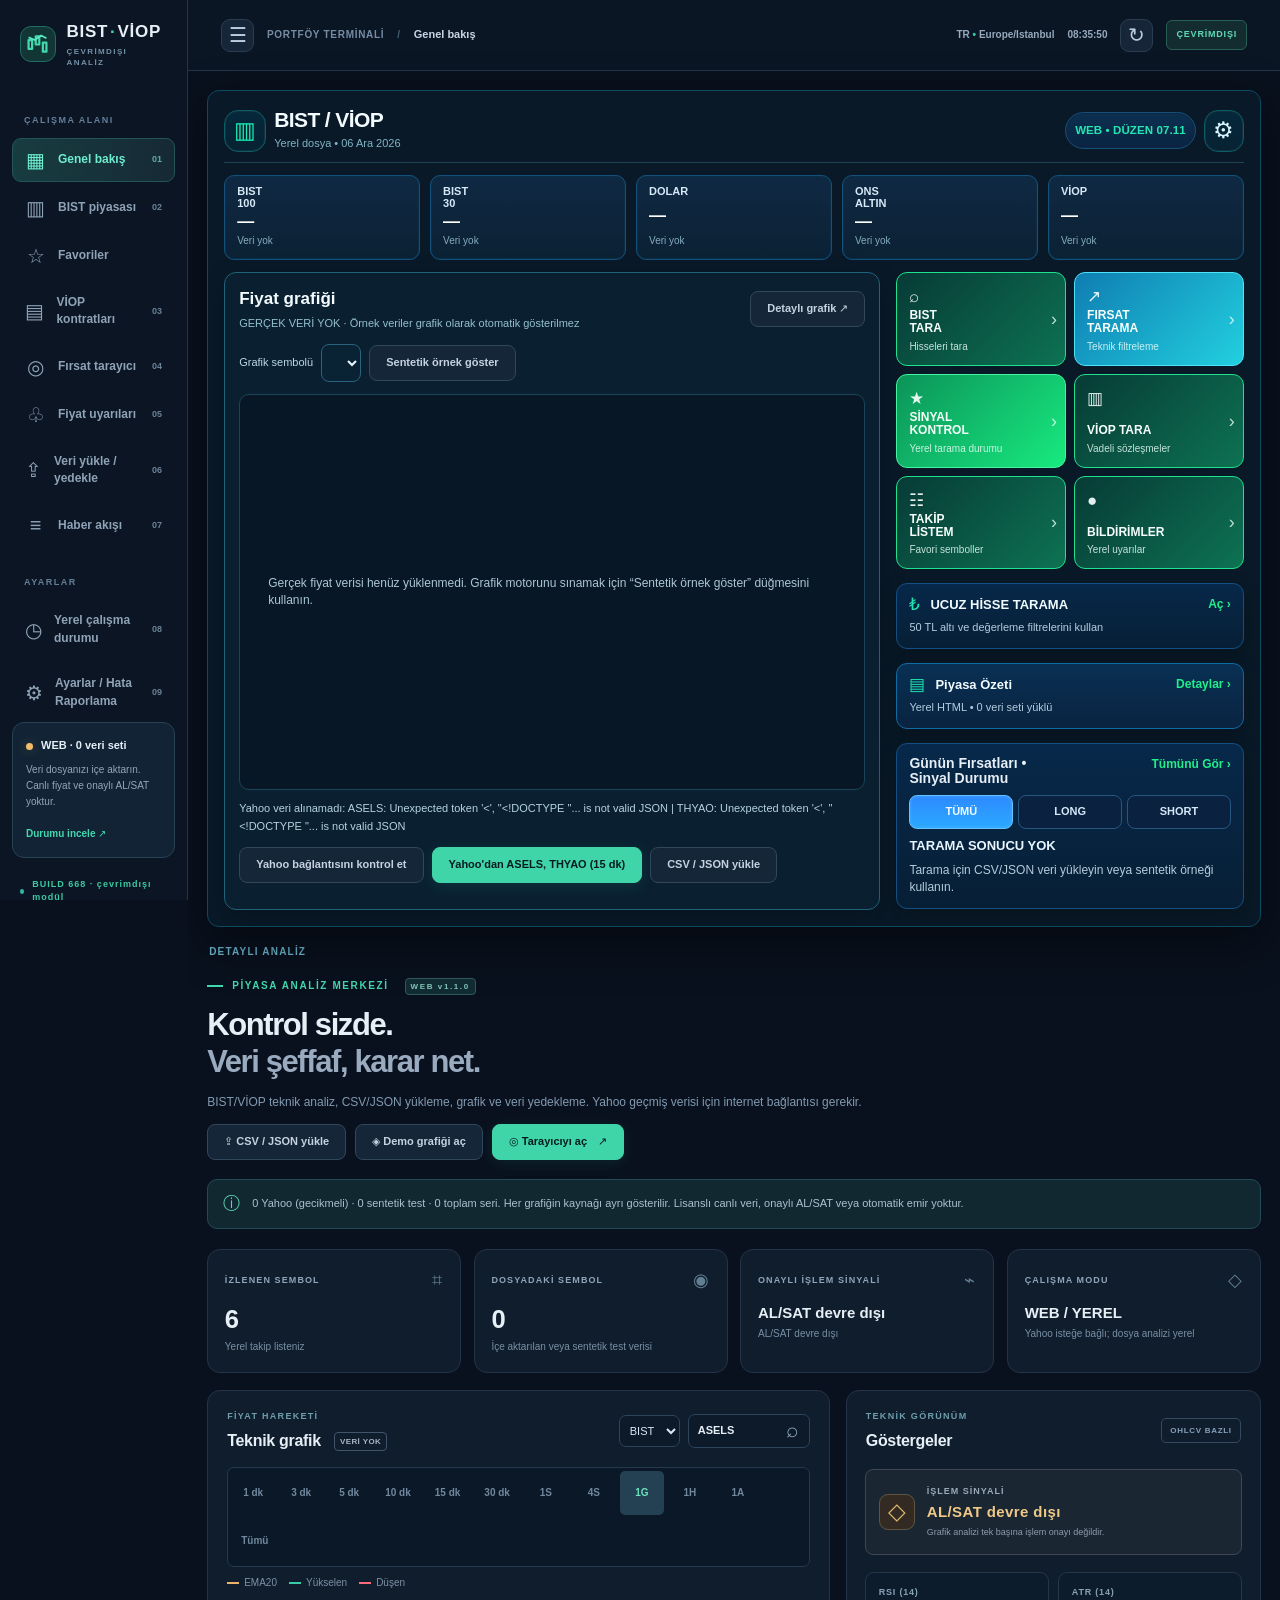
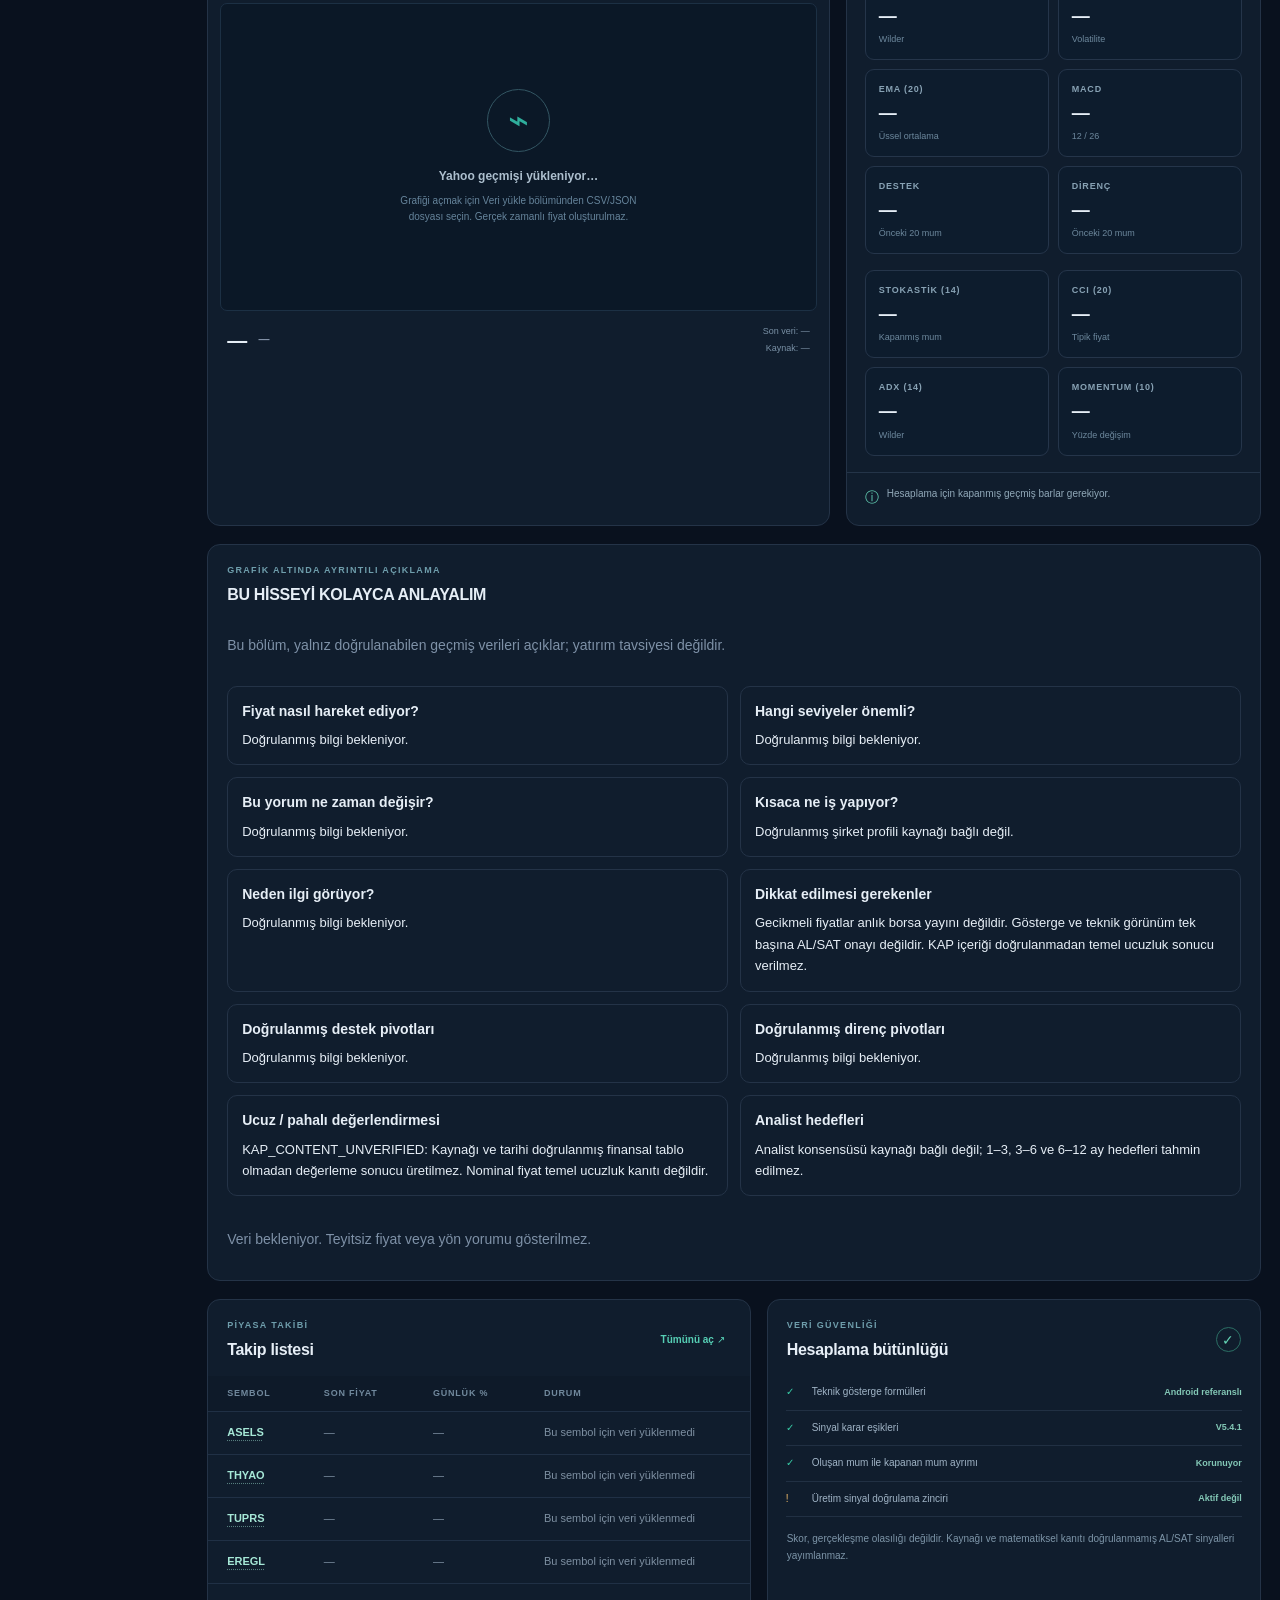
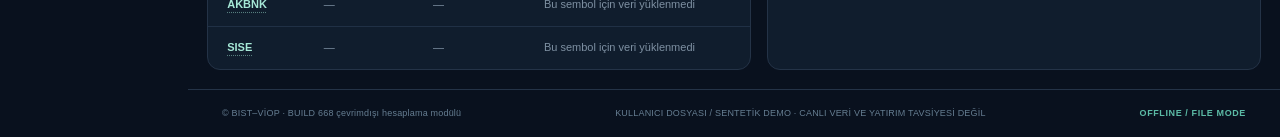
==== index.html @ 6116cf1f "Restore V6.3.45 complete web UI" ====
<!doctype html>
<html lang="tr"><head><meta charset="utf-8"><meta name="viewport" content="width=device-width,initial-scale=1">
<meta name="application-version" content="1.3.0">
<meta name="theme-color" content="#08101d">
<meta http-equiv="Content-Security-Policy" content="default-src 'none'; script-src 'sha256-dgVOWtWcf0gO7jFj895q+9rJ8zpzVSvk9DmqiCnoaYw=' 'sha256-oI7Vfw2FPb53dXN6Q922mvThnjj3CMTlomsxIdfprVs=' 'sha256-dQl0Hpf0if6uwHi9q4nNypxbxYmj+UEPhCaz9CCdUGg='; style-src 'unsafe-inline'; img-src data: blob:; connect-src 'self'; object-src 'none'; base-uri 'none'; form-action 'none'; frame-src 'none'; worker-src 'none'; font-src 'none'"><meta name="description" content="BIST–VİOP tek HTML dosyası; çevrimdışı CSV/JSON fiyat analizi ve sentetik demo">
<title>BIST–VİOP | Tek Dosya Analiz Programı</title><style>
:root{color-scheme:dark;--bg:#09111e;--sidebar:#0b1524;--panel:#101d2d;--panel2:#142235;--border:#243347;--muted:#7e91a7;--subtle:#b2c3d4;--text:#e6eef6;--lime:#42d9ae;--green:#38cca6;--red:#ff6a7b;--yellow:#f3bc6a;--blue:#7296fd;--radius:13px;font-family:Inter,"Segoe UI",Roboto,Arial,sans-serif;font-size:14px;line-height:1.45;font-synthesis:none}*{box-sizing:border-box}html{background:var(--bg)}body{margin:0;color:var(--text);min-width:320px}button,input,select{font:inherit}button{cursor:pointer}button:focus-visible,input:focus-visible,select:focus-visible{outline:2px solid #78eacd;outline-offset:2px}button:disabled{opacity:.5;cursor:not-allowed}a{color:var(--lime)}.shell{display:grid;grid-template-columns:242px minmax(0,1fr);min-height:100vh}.sidebar{background:var(--sidebar);border-right:1px solid var(--border);padding:27px 16px 15px;position:sticky;top:0;height:100vh;display:flex;flex-direction:column;z-index:5}.brand{display:flex;align-items:center;gap:11px;margin:0 8px 45px}.brand-icon{width:36px;height:36px;border:1px solid #226a65;background:#123635;color:var(--lime);border-radius:11px;display:grid;place-items:center;font-size:24px}.brand-icon svg{width:25px}.brand-name{font-weight:800;letter-spacing:.7px;font-size:17px;white-space:nowrap}.brand-name span{color:var(--lime);margin:0 2px}.brand-subtitle{font-size:8px;letter-spacing:1.4px;color:#7491a6;font-weight:750;margin-top:1px}.sidebar-caption{font-size:9px;font-weight:850;color:#657f98;letter-spacing:1.5px;margin:0 12px 11px}.secondary-caption{margin-top:29px}.navigation{display:flex;flex-direction:column;gap:4px}.nav-link{width:100%;display:flex;align-items:center;gap:12px;text-align:left;border:1px solid transparent;background:transparent;color:#8fa3b6;padding:11px 12px;border-radius:9px;font-size:12px;font-weight:650}.nav-link:hover{background:#17273b;color:#e6f4fa}.nav-link.active{background:linear-gradient(90deg,#173d40,#162935);border-color:#235557;color:#6eedcf}.nav-symbol{font-size:20px;font-weight:400;width:21px;text-align:center;line-height:1}.nav-key{margin-left:auto;font-size:9px;color:#6b8298}.nav-link.active .nav-key{color:#60ae9d}.sidebar-bottom{margin-top:auto}.connection-card{background:#112335;border:1px solid #284155;border-radius:12px;padding:15px 13px}.connection-head{display:flex;align-items:center;gap:8px;font-size:11px;font-weight:750}.status-lamp{display:inline-block;width:7px;height:7px;background:var(--yellow);border-radius:50%;box-shadow:0 0 12px #f3bc6a55}.status-lamp.ready{background:var(--green);box-shadow:0 0 12px #42d9ae55}.connection-card p{font-size:10px;line-height:1.6;color:#93a7ba;margin:8px 0 12px}.link-button{background:none;border:0;color:var(--lime);padding:0;font-size:10px;font-weight:700}.side-foot{font-size:9px;font-weight:800;letter-spacing:1px;color:#7790a5;margin:20px 8px 0;display:flex;align-items:center;gap:8px}.side-foot>span:last-child{color:#3bcba3}.version-dot{width:5px;height:5px;border-radius:50%;background:#31b6a0}.content-shell{min-width:0}.topbar{height:71px;border-bottom:1px solid var(--border);display:flex;align-items:center;justify-content:space-between;padding:0 33px;gap:10px;background:#0b1625}.topbar-left,.topbar-right{display:flex;align-items:center;gap:13px}.crumb,.crumb-divider{font-size:10px;letter-spacing:.7px;font-weight:750;color:#758ca3}.crumb-divider{color:#486074}.crumb-current{font-size:11px;font-weight:680;color:#c8d5e3}.timezone,.clock{font-size:10px;font-weight:650;color:#96a9bd}.timezone-dot{color:var(--green)}.top-icon-button,.btn-square{display:grid;place-items:center;border:1px solid #2a3d51;border-radius:9px;color:#b9cde0;background:#172538;width:33px;height:33px;font-size:20px}.readonly-tag{font-size:9px;font-weight:800;letter-spacing:.8px;background:#132c30;border:1px solid #285f55;color:#62d9b8;padding:7px 9px;border-radius:6px}.mobile-menu{display:none}main{padding:36px 34px 50px;max-width:1750px;margin:auto;min-height:calc(100vh - 135px)}.page{display:none}.page.active{display:block}.page-heading,.section-head{display:flex;justify-content:space-between;align-items:end;gap:20px;margin-bottom:24px}.eyebrow{display:flex;align-items:center;gap:9px;letter-spacing:1.6px;font-size:10px;font-weight:850;color:var(--lime);margin-bottom:12px}.eyebrow-line{display:inline-block;background:var(--lime);width:16px;height:2px}.build-badge{font-size:8px;border:1px solid #315b61;border-radius:4px;color:#84c8bc;background:#122c33;padding:2px 5px;margin-left:7px}.page-heading h1,.section-head h1{letter-spacing:-1.4px;font-size:31px;line-height:1.18;margin:0;font-weight:800}.section-head h1{font-size:28px}.muted-head{color:#9aabc0}.page-intro,.section-head p{font-size:12px;color:#829ab1;margin:14px 0 0}.heading-actions{display:flex;align-items:center;gap:9px;padding-bottom:3px}.btn-primary,.btn-secondary{min-height:36px;border-radius:8px;padding:0 16px;font-size:11px;font-weight:750;white-space:nowrap}.btn-primary{background:#3fd5a9;border:1px solid #3fd5a9;color:#071b1f;box-shadow:0 3px 16px #3fd5a91a}.btn-primary:hover{background:#63e9c4}.btn-primary span{margin-left:8px}.btn-secondary{color:#c5d2e1;background:#162639;border:1px solid #31475b}.btn-secondary:hover{background:#1c344b}.global-banner{border:1px solid #244a55;background:#122831;color:#a8c2cf;display:flex;align-items:center;gap:12px;border-radius:10px;padding:12px 15px;font-size:11px;margin-bottom:20px}.banner-icon{color:#60d4b6;font-size:17px}.global-banner.warning{border-color:#5d4b2b;background:#30281b;color:#e0caa1}.warning .banner-icon{color:var(--yellow)}.metrics-row{display:grid;grid-template-columns:repeat(4,minmax(0,1fr));gap:14px;margin-bottom:17px}.metric-card{min-width:0;background:var(--panel);border:1px solid var(--border);border-radius:var(--radius);padding:19px 20px 17px}.metric-top{display:flex;justify-content:space-between;align-items:center;color:#8fa5ba;font-size:9px;letter-spacing:1.1px;font-weight:800;gap:6px}.metric-glyph{font-size:18px;color:#607f91}.metric-value{font-size:29px;line-height:1.3;letter-spacing:-.8px;font-weight:790;margin:10px 0 4px;white-space:nowrap}.metric-value.text-value{font-size:15px;letter-spacing:0;max-width:100%;white-space:normal}.metric-detail{font-size:10px;color:#7890a5}.dashboard-grid{display:grid;grid-template-columns:minmax(0,1.7fr) minmax(300px,1fr);gap:16px;margin-bottom:16px}.card{background:var(--panel);border:1px solid var(--border);border-radius:var(--radius);min-width:0;overflow:hidden}.card-heading{display:flex;align-items:center;justify-content:space-between;gap:12px;padding:19px 19px 15px}.card-caption{font-size:9px;font-weight:850;letter-spacing:1.3px;color:#6f9eac;margin-bottom:6px}.card-heading h2{font-size:16px;letter-spacing:-.3px;margin:0;font-weight:750}.mini-label{display:inline-block;font-size:8px;color:#a7b4c3;border:1px solid #42546a;border-radius:4px;padding:3px 5px;margin-left:9px;vertical-align:middle;letter-spacing:.4px}.mini-label.demo{color:#f2c27d;border-color:#896e3b}.chart-controls{display:flex;align-items:center;gap:8px}.chart-controls select,.symbol-form,.add-symbol input,.alert-form input,.alert-form select{border:1px solid #2c445c;background:#0c1a29;color:#d9e9f4;border-radius:7px;outline:0}.chart-controls select{font-size:11px;padding:8px 6px}.symbol-form{display:flex;align-items:center}.symbol-form input{background:none;color:var(--text);border:0;padding:8px 4px 8px 9px;width:87px;font-size:11px;font-weight:750;text-transform:uppercase;outline:0}.symbol-form button{border:0;background:none;color:#8da8be;font-size:21px;padding:0 10px}.chart-toolbar{display:flex;align-items:center;justify-content:space-between;padding:0 19px 13px;gap:9px}.timeframes{display:flex;gap:3px;padding:3px;background:#0b1828;border:1px solid #25384e;border-radius:7px}.timeframes button{border:0;background:none;color:#71889e;border-radius:5px;padding:5px 10px;font-size:10px;font-weight:750}.timeframes button.selected{background:#244154;color:#6ce2bd}.chart-legend{display:flex;gap:12px;font-size:10px;color:#7d90a5;white-space:nowrap}.chart-legend span{display:flex;align-items:center;gap:5px}.chart-legend i{height:2px;width:12px;display:inline-block;background:#eab369}.chart-legend i.legend-up{background:var(--green)}.chart-legend i.legend-down{background:var(--red)}.chart-surface{margin:0 12px;padding:0;background:#0b1827;border:1px solid #1c3044;border-radius:7px}.chart-area{height:285px;display:grid;place-items:center;position:relative;min-width:0}.chart-placeholder{display:flex;flex-direction:column;align-items:center;text-align:center;gap:8px;max-width:290px;padding:12px}.placeholder-glyph{font-size:35px;color:#2fae9c;border:1px solid #335663;border-radius:100px;width:63px;height:63px;display:grid;place-items:center;margin-bottom:8px}.chart-placeholder strong{font-size:12px;color:#adbfce}.chart-placeholder span{font-size:10px;color:#66849b;line-height:1.6}.chart-area svg{height:100%;width:100%;display:block}.chart-tooltip{position:absolute;pointer-events:none;background:#142b3e;box-shadow:0 6px 23px #0008;border:1px solid #456177;color:#edf5fa;border-radius:7px;font-size:10px;padding:8px;z-index:2;white-space:pre-line;left:10px;top:10px;display:none}.chart-footer{display:flex;align-items:center;justify-content:space-between;gap:12px;padding:14px 19px 18px}.price-info{display:flex;align-items:center;gap:12px}.price-large{font-size:20px;font-weight:800;letter-spacing:-.7px}.price-change{font-weight:700;color:#8595a9;font-size:11px}.price-change.positive{color:var(--green)}.price-change.negative{color:var(--red)}.quote-meta{display:flex;gap:4px;align-items:end;flex-direction:column;font-size:9px;color:#7990a5}.tiny-outline{font-size:8px;font-weight:800;letter-spacing:.7px;color:#87a2ba;border:1px solid #354960;padding:6px 8px;border-radius:5px}.insights-card .card-heading{padding-bottom:17px}.signal-status{margin:0 18px 17px;padding:15px 13px;border:1px solid #3f4754;background:#1b2633;display:flex;gap:12px;align-items:center;border-radius:8px}.signal-status-icon{width:36px;height:36px;border:1px solid #615541;background:#332b23;border-radius:9px;display:grid;place-items:center;font-size:23px;color:#dfb66d}.signal-status>div:last-child{display:flex;flex-direction:column;gap:3px}.signal-status-label{color:#9aa9b8;font-size:9px;font-weight:800;letter-spacing:1px}.signal-status strong{color:#f0c987;font-size:15px;letter-spacing:.4px}.signal-status small{font-size:9px;color:#8d9bab}.indicator-grid{display:grid;grid-template-columns:repeat(2,minmax(0,1fr));gap:9px;padding:0 18px 16px}.indicator-tile{background:#0d1c2d;border:1px solid #25354a;padding:13px;border-radius:9px;display:flex;flex-direction:column;gap:4px}.indicator-tile span{font-size:9px;font-weight:800;letter-spacing:.8px;color:#88a2b4}.indicator-tile b{font-size:18px;font-weight:780;letter-spacing:-.4px}.indicator-tile small{font-size:9px;color:#6d889d}.insight-note{display:flex;gap:8px;border-top:1px solid #243448;padding:13px 18px 17px;font-size:10px;color:#91a9b9;line-height:1.6}.insight-note>span:first-child{color:#66d4b8;font-size:14px}.two-panel{display:grid;grid-template-columns:1.1fr 1fr;gap:16px}.subtle-button{background:transparent;border:0;color:#56cfb5;font-size:10px;font-weight:700}.table-scroll{overflow-x:auto}.data-table{border-collapse:collapse;width:100%;font-size:11px;text-align:left}.data-table th{font-size:9px;letter-spacing:.8px;color:#71899d;font-weight:850;background:#0e1a29;padding:11px 19px;white-space:nowrap}.data-table td{padding:13px 19px;border-top:1px solid #203045;color:#b7c8d8;white-space:nowrap}.data-table td:first-child{font-weight:780;color:#e3edf4}.data-table td.muted{color:#7e90a2;font-weight:400}.data-table td.positive{color:var(--green)}.data-table td.negative{color:var(--red)}.data-table td small{display:block;font-size:9px;color:#7894a7}.row-symbol{border:0;background:none;color:#a6e8d7;text-decoration:underline dotted #567e7e;text-underline-offset:4px;font-weight:780;padding:0}.audit-card .card-heading{padding-bottom:10px}.audit-icon{color:#64d5b5;border:1px solid #2b6e64;border-radius:100%;width:25px;height:25px;display:grid;place-items:center}.audit-lines{padding:4px 18px}.audit-lines>div{display:grid;grid-template-columns:17px 1fr auto;align-items:center;gap:9px;padding:10px 0;border-bottom:1px solid #213043;font-size:10px;color:#a0b4c6}.audit-lines strong{font-size:9px;color:#83c8b6}.audit-check{color:var(--green)}.audit-lock{color:var(--yellow)}.audit-disclaimer{color:#7d95a8;font-size:10px;line-height:1.65;padding:0 19px 10px}.footer{border-top:1px solid var(--border);color:#667e92;display:flex;justify-content:space-between;align-items:center;gap:10px;padding:17px 34px;font-size:9px;letter-spacing:.2px}.footer-mode{color:#5cbba6;font-weight:750;letter-spacing:.6px}.inline-status{font-size:12px;color:#8a9db0;padding:20px}.section-head{margin-top:4px;margin-bottom:26px}.section-head p{max-width:680px;line-height:1.65}.large-list{min-height:180px}.large-list .data-table th{padding:13px 19px}.large-list .data-table td{padding:17px 19px}.add-symbol{display:flex;align-items:center;gap:8px}.add-symbol input{height:36px;width:125px;padding:0 10px;font-size:11px;text-transform:uppercase}.data-table button.remove{border:1px solid #5e3940;background:#2d202b;color:#ff9eab;border-radius:5px;padding:6px 9px;font-size:10px}.data-table .small-action{border:1px solid #285a5b;background:#133438;color:#5fe0bc;border-radius:5px;padding:6px 9px;font-size:10px}.alerts-layout{grid-template-columns:350px 1fr}.alert-form{display:grid;gap:15px;padding:2px 19px 23px}.alert-form label{font-size:11px;color:#9eb5c7;display:flex;flex-direction:column;gap:7px}.alert-form input,.alert-form select{width:100%;height:40px;padding:0 12px}.alerts-list{padding:0 17px 19px}.alert-entry{display:flex;align-items:center;justify-content:space-between;border-bottom:1px solid #273a4f;padding:12px 3px;gap:8px}.alert-entry strong{font-size:12px}.alert-entry small{display:block;font-size:10px;color:#7790a4;margin-top:4px}.alert-entry button{border:1px solid #5b333f;background:#2c1e2b;border-radius:6px;padding:6px 11px;color:#ff93a8}.news-list{padding:4px 19px 22px}.news-item{padding:17px 0;border-bottom:1px solid #25384b}.news-item strong{display:block;font-size:13px;color:#d9e9f3}.news-item span{color:#8198ac;font-size:10px;display:block;margin-top:6px}.system-lines{padding:0 18px 18px}.system-lines>div{display:flex;justify-content:space-between;gap:9px;padding:12px 1px;border-bottom:1px solid #253649;font-size:11px;color:#95a9bb}.system-lines strong{font-size:11px;text-align:right;color:#d3e4ee;font-weight:650}.system-warning{margin-top:18px}.status-json{background:#06121f;border:1px solid #20354b;border-radius:9px;color:#94d9c4;overflow-x:auto;white-space:pre-wrap;word-break:break-word;padding:15px;font-size:10px}.toast{display:none;position:fixed;bottom:25px;right:25px;max-width:380px;background:#163a3e;color:#cef2e5;box-shadow:0 6px 38px #0009;border:1px solid #37927f;border-radius:10px;padding:14px 17px;font-size:12px;z-index:20}.toast.visible{display:block}.auth-wall{position:fixed;inset:0;background:#07111aee;z-index:30;display:grid;place-items:center;padding:18px}.auth-wall[hidden]{display:none}.login-card{width:min(100%,420px);border:1px solid #2c4b5c;border-radius:16px;background:#14253a;padding:31px;box-shadow:0 25px 80px #0008;display:grid;gap:15px}.login-card .brand{margin:0 0 12px}.login-card h2{margin:0;font-size:21px}.login-card p{font-size:12px;color:#8fa8b8;margin:0}.login-card label{color:#9eafbf;display:grid;gap:8px;font-size:11px}.login-card input{border:1px solid #4a6276;background:#081728;color:#fff;padding:12px;border-radius:8px}.login-card button{height:42px}.login-card #loginMessage{color:var(--red);font-size:11px}.sr-only{position:absolute;width:1px;height:1px;overflow:hidden;clip:rect(0,0,0,0);white-space:nowrap}.emphasis-green{color:var(--green)}.emphasis-red{color:var(--red)}
@media(max-width:1270px){.dashboard-grid{grid-template-columns:minmax(0,1.3fr) minmax(285px,1fr)}.metrics-row{gap:9px}.metric-card{padding:16px 13px}.chart-legend{gap:7px}.chart-legend span{font-size:9px}}@media(max-width:1050px){.shell{grid-template-columns:205px minmax(0,1fr)}.sidebar{padding:23px 11px}.topbar{padding:0 20px}main{padding:25px 19px 45px}.dashboard-grid{grid-template-columns:1fr}.chart-area{height:320px}.indicator-grid{grid-template-columns:repeat(3,1fr)}.two-panel{grid-template-columns:1fr}.metrics-row{grid-template-columns:repeat(2,1fr)}.page-heading h1{font-size:27px}}@media(max-width:720px){.shell{display:block}.sidebar{width:248px;position:fixed;transform:translateX(-100%);transition:transform .22s;box-shadow:7px 0 30px #0008}.sidebar.open{transform:translateX(0)}.topbar{height:58px;padding:0 13px}.mobile-menu{display:grid}.topbar-left,.topbar-right{gap:7px}.timezone,.crumb,.crumb-divider{display:none}.clock{font-size:10px}.readonly-tag{font-size:8px;padding:6px}main{padding:25px 13px 35px}.page-heading,.section-head{display:block}.page-heading h1{font-size:27px}.heading-actions{margin-top:17px}.heading-actions .btn-primary,.heading-actions .btn-secondary{flex:1}.metrics-row{gap:8px}.metric-card{padding:13px}.metric-top{font-size:8px}.metric-value{font-size:23px}.metric-detail{font-size:9px}.card-heading{padding:16px 13px}.chart-controls{gap:5px}.chart-controls select{max-width:65px}.chart-legend{display:none}.chart-toolbar{padding:0 13px 12px}.chart-area{height:255px}.chart-surface{margin:0 7px}.chart-footer{padding:13px}.quote-meta{font-size:8px;text-align:right}.indicator-grid{grid-template-columns:repeat(2,1fr)}.two-panel.alerts-layout{display:block}.alerts-layout>.card+.card{margin-top:14px}.footer{flex-wrap:wrap;padding:14px;gap:7px}.footer span:nth-child(2){display:none}.section-head button{margin-top:17px}.add-symbol input{width:100px}.data-table td,.data-table th{padding:12px!important}}

/* Standalone HTML data management additions */
.offline-import-grid{grid-template-columns:minmax(0,1fr) minmax(0,1fr)}
.offline-import-form{display:flex;flex-direction:column;gap:15px;margin-bottom:12px}
.offline-import-form label{display:flex;flex-direction:column;gap:7px;color:#aabbd0;font-size:12px;font-weight:700}
.offline-import-form input:not([type=checkbox]),.offline-import-form select{color:#ecf4ff;width:100%;font-size:14px;background:#13283b;border:1px solid #345068;padding:11px;border-radius:9px}
.offline-form-row{display:grid;grid-template-columns:1fr 1fr;gap:10px}
.offline-import-form .offline-check{display:flex;flex-direction:row;align-items:flex-start;gap:11px;line-height:1.5}
.offline-import-form .offline-check input{width:18px;height:18px;flex:0 0 18px;accent-color:#41d7ac;margin:1px 0}
.offline-actions{display:flex;flex-direction:column;gap:11px;margin-bottom:18px}
.offline-actions button{white-space:normal;text-align:left}
.btn-danger{background:#4b2630;color:#ffb2b4;padding:12px 16px;border:1px solid #85404c;border-radius:9px;font-weight:700;cursor:pointer}
.offline-help{font-size:12px;line-height:1.7;color:#a2b4c9;margin-top:16px}
@media(max-width:900px){.offline-import-grid{grid-template-columns:1fr}}
@media(max-width:520px){.offline-form-row{grid-template-columns:1fr}.heading-actions{flex-wrap:wrap}}


.offline-contract-tools{padding:10px 20px;display:flex;justify-content:space-between;align-items:center;gap:15px;flex-wrap:wrap;color:var(--muted);font-size:11px}
.offline-contract-tools input{margin-left:8px;min-width:200px;max-width:100%;padding:8px 10px;color:var(--text);border:1px solid var(--border);background:#0c1a29;border-radius:7px}
#contractsPagination{display:flex;align-items:center;gap:10px}#contractsPagination button{min-height:30px;padding:0 10px}
.offline-tech-details{padding:10px 14px;margin:16px 0;background:var(--panel);border:1px solid var(--border);border-radius:11px}
.offline-tech-details summary{cursor:pointer;color:var(--subtle);font-size:12px;font-weight:700}
.offline-tech-details pre{max-height:320px;overflow:auto}
@media(max-width:600px){.offline-contract-tools input{min-width:0;width:100%}}

/* v0.5: Offline AI bug-reporting center */
.diag-metrics{margin-top:5px}.diag-card{margin-bottom:17px}.diag-content{padding:0 19px 19px}.diag-actions{display:flex;flex-wrap:wrap;gap:9px;margin-bottom:15px}.diag-actions button{white-space:normal;text-align:center}.diag-label{display:block;font-size:12px;color:#c8dae8;font-weight:750;margin-bottom:8px}.diag-input{display:block;resize:vertical;width:100%;min-height:100px;border:1px solid #33556c;background:#0b192a;color:#eef5fb;border-radius:9px;font:inherit;font-size:12px;line-height:1.6;padding:12px;outline:0}.diag-input:focus{border-color:var(--lime)}.diag-note{font-size:11px;line-height:1.7;color:#9eb5c6;margin:10px 0 0}.diag-panels{align-items:start}.diag-list{padding:0 18px 18px;max-height:530px;overflow-y:auto}.diag-empty{color:#91a7ba;font-size:12px;line-height:1.7}.diag-item{border:1px solid #2a4255;border-radius:9px;padding:12px;background:#0b1827;margin:8px 0;overflow-wrap:anywhere}.diag-item.diag-ok{border-left:4px solid var(--green)}.diag-item.diag-fail{border-left:4px solid var(--red)}.diag-item.diag-warn{border-left:4px solid var(--yellow)}.diag-item.diag-info{border-left:4px solid #6989c8}.diag-item h3{font-size:12px;margin:0 0 6px}.diag-item p{font-size:11px;color:#afc4d5;line-height:1.65;margin:5px 0}.diag-state{font-size:9px;font-weight:850;letter-spacing:.6px;padding:3px 7px;border-radius:5px;background:#162b3c;display:inline-block;margin-bottom:7px}.diag-item.diag-fail .diag-state{color:#ff9ca6}.diag-item.diag-ok .diag-state{color:#7ae9c6}.diag-item.diag-warn .diag-state{color:#f4c485}.diag-item code{font-size:10px;color:#91b8ce}.diag-item details{font-size:10px;color:#b2cadb;margin-top:9px}.diag-item details pre{white-space:pre-wrap;overflow-wrap:anywhere}.diag-note strong{color:#dcebdc}@media(max-width:850px){.diag-panels{display:block}.diag-actions button{width:100%}}
.diag-emergency[hidden]{display:none!important}.diag-emergency{position:fixed;inset:0;z-index:99;background:#07111bea;display:grid;place-items:center;padding:16px;overflow:auto}.diag-emergency-card{width:min(680px,100%);border:1px solid #b4545e;background:#172337;padding:26px;border-radius:14px;box-shadow:0 15px 50px #000a}.diag-emergency-card h2{font-size:22px;color:#ff9ea8}.diag-emergency-card p{font-size:13px;line-height:1.7;color:#d2dfe9}.diag-emergency-card pre{max-height:240px;overflow:auto;white-space:pre-wrap;overflow-wrap:anywhere;background:#081321;padding:12px;border-radius:8px;color:#ffc4cb;font-size:11px}.diag-emergency-card button{background:#38cca6;color:#081c21;border:0;border-radius:8px;padding:12px 14px;font-weight:800;cursor:pointer}

.sidebar{overflow-y:auto}.diag-system-actions{display:flex;flex-wrap:wrap;gap:8px}.diag-input:focus-visible{outline:2px solid var(--lime)}

/* v0.6.3: AI diagnostic engineering casebook */
.diag-issue-grid{display:grid;grid-template-columns:1fr 1fr;gap:11px;margin:12px 0}
.diag-issue-grid label{display:grid;gap:6px;color:#c8dae8;font-size:11px;font-weight:750}
.diag-issue-grid input,.diag-issue-grid select,.diag-issue-grid textarea{width:100%;min-width:0;min-height:38px;padding:10px;border-radius:7px;border:1px solid #33556c;background:#0b192a;color:#eef5fb;font:inherit;font-size:12px}
.diag-issue-grid textarea{min-height:72px;resize:vertical}
.diag-issue-grid .span-all{grid-column:1/-1}
.diag-roadmap{padding:0 19px 18px}.diag-roadmap .diag-item{margin-bottom:10px}
.diag-explain{border-left:3px solid #4fbb9e;padding:9px 12px;margin:12px 0;font-size:11px;line-height:1.6;color:#c9dce7;background:#0d202c}
@media(max-width:720px){.diag-issue-grid{grid-template-columns:1fr}}

/* v0.6 integrated test-backup center */
.test-fixture-card{border:1px solid #705629;background:linear-gradient(135deg,#2a241a 0%,#181e29 100%);margin:0 0 19px;border-radius:13px;padding:17px 20px}
.test-fixture-card h2{font-size:16px;margin:0 0 7px;color:#ffdd96}
.test-fixture-card p{font-size:11px;line-height:1.65;color:#d5c6a8;margin:5px 0 11px}
.test-fixture-actions{display:flex;flex-wrap:wrap;gap:9px;margin-top:10px}
.test-fixture-actions button{white-space:normal;text-align:center}
.test-fixture-status{margin-top:12px;padding:10px;background:#141f2c;border:1px solid #42536a;border-radius:8px;color:#c9dae6;font-size:11px;line-height:1.55}
.synthetic-label{display:inline-flex;background:#553c19;color:#ffe0a6;border:1px solid #9e752f;border-radius:5px;padding:4px 8px;font-size:10px;font-weight:800;letter-spacing:.35px}
@media(max-width:650px){.test-fixture-actions button{width:100%}}

/* === v0.7.0 mobile-style home interface === */
.home-mobile{display:none;margin-bottom:26px}
.mobile-home-shell{background:linear-gradient(180deg,#021723 0%,#041b2a 60%,#05111d 100%);border:1px solid #0b4a61;border-radius:28px;padding:18px 16px 18px;box-shadow:0 16px 48px #0007;overflow:hidden;position:relative}
.mobile-status-row{display:flex;justify-content:space-between;align-items:center;color:#d7edf6;font-weight:700;font-size:12px;margin-bottom:12px;opacity:.95}
.mobile-status-right{display:flex;align-items:center;gap:8px;color:#d6e4ef}.mobile-status-battery{padding:2px 8px;border:1px solid #36556d;border-radius:10px;font-size:11px}
.mobile-app-head{display:grid;grid-template-columns:auto 1fr auto auto;align-items:center;gap:12px;margin-bottom:6px}
.mobile-icon-btn{width:42px;height:42px;border-radius:14px;border:1px solid #0c5d64;background:linear-gradient(180deg,#05283a,#072233);color:#18f0b3;display:grid;place-items:center;font-size:23px;box-shadow:0 0 0 1px #0f3140 inset}.mobile-icon-btn.settings{color:#d7f4ff}
.mobile-title{font-size:24px;font-weight:850;letter-spacing:-.6px;line-height:1.04;color:#f3fbff}
.mobile-meta{font-size:11px;color:#9bc2d1;margin-top:5px;white-space:nowrap;overflow:hidden;text-overflow:ellipsis}
.mobile-version-pill{padding:10px 16px;border-radius:999px;border:1px solid #16507a;background:linear-gradient(180deg,#0c3050,#0b2342);color:#23e7b2;font-size:15px;font-weight:850;box-shadow:0 0 0 1px #0d2843 inset}
.home-mini-cards{display:grid;grid-template-columns:repeat(5,minmax(0,1fr));gap:10px;margin:16px 0 18px}
.home-mini-card{background:linear-gradient(180deg,#102943,#0b2134);border:1px solid #13517c;border-radius:18px;padding:12px 10px 11px;min-height:98px;display:flex;flex-direction:column;justify-content:space-between;box-shadow:inset 0 0 0 1px #0b2e48}
.home-mini-title{font-size:12px;font-weight:850;line-height:1.08;color:#d6e9f6;text-transform:uppercase}
.home-mini-value{font-size:14px;font-weight:850;color:#ffffff;white-space:nowrap;overflow:hidden;text-overflow:ellipsis}
.home-mini-sub{font-size:10px;color:#86abc0;white-space:nowrap;overflow:hidden;text-overflow:ellipsis}
.home-action-grid{display:grid;grid-template-columns:repeat(2,minmax(0,1fr));gap:14px;margin-bottom:14px}
.home-tile{border-radius:26px;border:1px solid #18b9a2;padding:18px 18px 17px;background:linear-gradient(135deg,#08493d,#0e7b62);text-align:left;min-height:116px;color:#f7fffd;display:flex;flex-direction:column;justify-content:space-between;position:relative;overflow:hidden;box-shadow:0 10px 20px #0000002e}
.home-tile.cyan{background:linear-gradient(135deg,#0f7db2,#22d0df);border-color:#4ee2fb}
.home-tile.lime{background:linear-gradient(135deg,#0b9359,#18ea7f);border-color:#44f4a1;color:#f5fffa}
.home-tile.deep{background:linear-gradient(135deg,#073b36,#0d7252);border-color:#1ee28e}
.home-tile::after{content:'›';position:absolute;right:18px;top:50%;transform:translateY(-50%);font-size:31px;font-weight:300;color:#ecfff8cc}
.home-tile-icon{font-size:22px;opacity:.92}
.home-tile-title{font-size:18px;font-weight:900;line-height:1.05;max-width:75%}
.home-tile-sub{font-size:12px;color:#eafff8d6;margin-top:5px}
.home-wide-card{background:linear-gradient(180deg,#07284a,#071f35);border:1px solid #134f83;border-radius:22px;padding:18px 18px 16px;margin-bottom:14px;box-shadow:0 10px 24px #00000030}
.home-wide-card.green{background:linear-gradient(180deg,#083053,#0a2341);border-color:#0f6ba3}
.home-wide-top{display:flex;justify-content:space-between;align-items:center;gap:10px}
.home-wide-title{display:flex;align-items:center;gap:10px;font-size:18px;font-weight:850;line-height:1.1;color:#f1fbff}
.home-wide-title .glyph{font-size:24px;color:#22e5b1}
.home-wide-action{color:#20ef8b;font-weight:800;font-size:12px;background:none;border:0;padding:0}
.home-wide-sub{font-size:12px;color:#b4ccdd;margin-top:6px;white-space:nowrap;overflow:hidden;text-overflow:ellipsis}
.home-opportunity-head{display:flex;justify-content:space-between;align-items:flex-start;gap:10px}
.home-opportunity-head h3{margin:0;font-size:18px;line-height:1.12}
.home-filter-tabs{display:flex;gap:10px;margin:16px 0 14px}
.home-filter-tabs button{flex:1;border-radius:18px;border:1px solid #285682;background:#0a2140;color:#d4e8f7;padding:12px 8px;font-weight:850;font-size:11px}
.home-filter-tabs button.active{background:linear-gradient(180deg,#2d8aff,#2ba8ff);border-color:#64c2ff;color:#effbff;box-shadow:0 0 0 2px #6ac5ff22 inset}
.home-opportunity-status{font-size:13px;color:#e9f6ff;margin-top:6px;font-weight:700}
.home-opportunity-note{font-size:12px;color:#b5cbda;line-height:1.42;margin-top:6px}
.mobile-bottom-nav{position:sticky;bottom:0;z-index:15;padding:8px 10px calc(8px + env(safe-area-inset-bottom));background:linear-gradient(180deg,rgba(4,17,30,0) 0%,rgba(4,17,30,.86) 20%,rgba(4,17,30,.98) 100%);display:flex;justify-content:center}
.mobile-bottom-nav .nav-wrap{width:min(100%,460px);background:#04111e;border:1px solid #0d4f73;border-radius:24px;padding:8px 6px;display:grid;grid-template-columns:repeat(5,1fr);gap:4px;box-shadow:0 16px 30px #0009}
.mobile-bottom-nav .nav-link{display:flex;flex-direction:column;align-items:center;justify-content:center;gap:5px;border-radius:16px;border:1px solid transparent;padding:10px 4px 9px;background:transparent;color:#d6e8f4;font-size:10px;font-weight:700;min-height:62px}
.mobile-bottom-nav .nav-link .nav-symbol{width:auto;font-size:24px;line-height:1}.mobile-bottom-nav .nav-link .nav-key{display:none}.mobile-bottom-nav .nav-link.active{background:linear-gradient(180deg,#0a2847,#0e385a);border-color:#196e94;color:#31f0a3}
.home-section-label{font-size:10px;letter-spacing:1.2px;font-weight:800;color:#6db8d0;margin:16px 2px 10px}
#page-dashboard .legacy-dashboard-spacer{margin-top:18px}
@media(max-width:980px){
  .shell{display:block;max-width:480px;margin:0 auto;background:var(--bg)}
  .content-shell{min-height:100vh;padding-bottom:86px}
  .footer{display:none}
  .home-mobile{display:block}
  .home-mini-cards{grid-template-columns:repeat(5,minmax(0,1fr))}
}
@media(max-width:720px){
  body{background:#020d17}
  .topbar{display:none}
  main{padding:14px 12px 110px}
  .page-heading,.metrics-row,.dashboard-grid,#page-dashboard>.two-panel,#page-dashboard>.global-banner{margin-left:0;margin-right:0}
  .page-heading{display:none}
  #page-dashboard>.global-banner{display:none}
  .home-mini-cards{grid-template-columns:repeat(5,minmax(0,1fr));gap:8px}
  .home-mini-card{padding:11px 8px 10px;min-height:92px}
  .home-mini-title{font-size:11px}
  .home-mini-value{font-size:13px}
  .home-action-grid{gap:12px}.home-tile{min-height:108px;padding:16px 16px 15px;border-radius:24px}
  .home-tile-title{font-size:16px}.home-wide-card{padding:16px 16px 15px}.mobile-bottom-nav{display:flex}
}
@media(min-width:721px){.mobile-bottom-nav{display:flex}.sidebar{position:fixed;left:0;top:0;bottom:0;transform:translateX(-100%);transition:transform .2s;box-shadow:10px 0 40px #0009;z-index:40}.sidebar.open{transform:translateX(0)}.mobile-menu{display:grid}}


/* v1.0.0 scanner/mobile refinement */
.scanner-row{grid-template-columns:minmax(0,1fr) minmax(90px,auto)} .scanner-row .right{overflow-wrap:anywhere} .scanner-filter-panel details{margin-top:12px} .scanner-filter-panel button{min-height:40px} @media(max-width:440px){.scanner-row{grid-template-columns:1fr}.scanner-row .right{text-align:left}.scanner-filter-grid{grid-template-columns:1fr}}
.home-mobile{display:block;max-width:820px;margin:0 auto 26px}
.home-wide-card[type=button]{display:block;width:100%;text-align:left;cursor:pointer}
.mobile-bottom-nav{display:none}
.mobile-app-head{grid-template-columns:42px minmax(0,1fr) auto 40px;gap:8px}
.mobile-app-head>div:nth-child(2){min-width:0;overflow:hidden}
.mobile-app-head .mobile-title{font-size:20px}
.mobile-version-pill{white-space:nowrap;font-size:11px;padding:9px 9px}
.mobile-bottom-nav{position:fixed;bottom:0;left:0;right:0;width:100%;z-index:15}

.mobile-status-battery{font-size:9px;letter-spacing:.8px}
.mobile-meta{color:#81b5c7}
.scanner-filter-panel{padding:16px 20px 20px;background:#0d1d30;border:1px solid #254563;border-radius:14px;margin-bottom:18px}
.scanner-intro{font-size:12px;color:#a6bfd1;line-height:1.65;margin:0 0 14px}
.scanner-filter-grid{display:grid;grid-template-columns:1.3fr 1fr 1fr;gap:12px;margin:12px 0}
.scanner-filter-grid label,.scanner-file-input{display:flex;flex-direction:column;gap:7px;font-size:11px;color:#b3d3e4;font-weight:800}
.scanner-filter-grid input,.scanner-filter-grid select,.scanner-file-input input{height:39px;width:100%;min-width:0;border-radius:8px;border:1px solid #366178;background:#071a29;color:#e4f7ff;padding:8px 10px;font:inherit}
.scanner-filter-actions{display:flex;flex-wrap:wrap;align-items:center;gap:10px;margin:13px 0}
.scanner-filter-actions button{min-height:38px}
.scanner-filter-status{background:#071e2b;border:1px solid #284d5f;border-radius:9px;padding:12px;line-height:1.55;font-size:12px;color:#bed9e4;white-space:pre-line}
.scanner-row{display:grid;grid-template-columns:1fr auto;align-items:start;gap:12px;border-bottom:1px solid #213c50;padding:14px 0}
.scanner-row strong{font-size:14px;color:#f1fafc}
.scanner-row .meta{font-size:11px;color:#97b9ca;line-height:1.6;margin-top:4px;overflow-wrap:anywhere}
.scanner-row .right{font-size:12px;text-align:right;color:#e5f4fa;font-weight:800}
.scanner-row .right small{font-size:10px;font-weight:500;color:#9ab4c7;display:block}
.scanner-row .warning{color:#f0b864;font-size:10px;margin-top:4px}
.scanner-empty{font-size:12px;color:#adc6d3;padding:18px 2px}
.scanner-compatibility-note{font-size:11px;color:#d9b987;margin:10px 0}
.scanner-finance-help{font-size:11px;line-height:1.6;color:#9ab8c8}
@media(max-width:980px){.mobile-bottom-nav{display:flex}.sidebar{position:fixed;left:0;top:0;bottom:0;width:260px;transform:translateX(-110%);transition:transform .2s;box-shadow:10px 0 40px #0009;z-index:45}.sidebar.open{transform:translateX(0)}.content-shell{min-height:100vh;padding-bottom:86px}.shell{display:block;max-width:480px;margin:0 auto;background:var(--bg)}.home-mobile{display:block}}
@media(min-width:981px){.sidebar{position:sticky;left:auto;top:0;transform:none;height:100vh;box-shadow:none}.shell{max-width:none;display:grid;grid-template-columns:242px minmax(0,1fr)}.mobile-bottom-nav{display:none}}
@media(max-width:720px){.scanner-filter-grid{grid-template-columns:1fr 1fr}.scanner-filter-grid label:first-child{grid-column:1/-1}.home-mobile{display:block}}
@media(max-width:440px){.home-mini-cards{gap:5px}.home-mini-card{padding:9px 6px;min-height:91px}.home-mini-title{font-size:10px}.home-mini-value{font-size:12px}.home-tile{min-height:112px}}


/* v0.8.4: independent historical simulation and VIOP scenario laboratory */
.lab-grid{display:grid;grid-template-columns:repeat(2,minmax(0,1fr));gap:13px;padding:0 18px 18px}
.lab-grid label{display:grid;gap:7px;color:#a9bed0;font-size:11px;font-weight:700}
.lab-grid label.full{grid-column:1/-1}
.lab-grid input,.lab-grid select{width:100%;min-width:0;border:1px solid #31536a;border-radius:8px;background:#0c1b2c;color:#e9f6fa;padding:10px;font:inherit;font-size:12px}
.lab-actions{display:flex;flex-wrap:wrap;gap:8px;padding:0 18px 15px}
.lab-output{margin:0 18px 18px;padding:14px;border:1px solid #26495e;background:#091b2c;border-radius:9px;color:#d6e7f4;font-size:12px;line-height:1.7;white-space:pre-wrap;overflow-wrap:anywhere}
.lab-note{color:#ffc887;font-size:11px;line-height:1.7;padding:0 18px 15px}
.lab-summary{display:flex;flex-wrap:wrap;gap:8px;margin-top:8px}
.lab-chip{border-radius:9px;background:#14283a;border:1px solid #2b5268;padding:9px;color:#d5f0ed;font-size:12px;font-weight:750}
@media(max-width:600px){.lab-grid{grid-template-columns:1fr}.lab-grid label.full{grid-column:1}}

/* v1.2.1: visible home charts, explicit provenance and recovery controls */
.home-chart-panel{margin:12px 0 20px;background:#0a2031;border:1px solid #20627a;border-radius:20px;padding:15px;box-shadow:0 8px 26px #0003}
.home-chart-header{display:flex;align-items:center;justify-content:space-between;gap:8px}.home-chart-header strong{font-size:17px;color:#f3fbff}.home-chart-context{font-size:11px;color:#95bfd0;margin-top:4px;line-height:1.5}
.home-chart-actions{display:flex;gap:8px;align-items:center;flex-wrap:wrap;margin:12px 0}.home-chart-actions label{font-size:11px;color:#bbd7e6}.home-chart-actions select{background:#092335;border:1px solid #28627d;border-radius:8px;padding:9px;color:#eaf8ff;max-width:100%;min-width:115px}
.home-chart-actions button{white-space:normal}.home-chart-canvas{height:255px;min-height:230px;border:1px solid #1b4359;border-radius:10px;background:#071725;padding:0;overflow:hidden}.home-chart-guide{font-size:11px;color:#b6d2df;line-height:1.6;white-space:pre-line;margin:10px 0}
@media(max-width:480px){.home-chart-canvas{height:200px;min-height:200px}.home-chart-header strong{font-size:15px}.home-chart-actions button{flex:1 1 115px}.home-chart-panel{padding:11px}}

/* v1.2.3 – all-page responsive layout repair (no financial calculations changed) */
html,body{width:100%;max-width:100%;overflow-x:hidden}
.shell,.content-shell,.page,main{min-width:0;max-width:100%}
main{width:100%;max-width:1680px;margin-inline:auto;padding:clamp(14px,2vw,28px);}
.page.active{min-width:0}
.page-heading,.section-head{align-items:flex-start;flex-wrap:wrap;gap:12px;margin-bottom:16px}
.heading-actions,.chart-controls,.chart-toolbar,.chart-footer{flex-wrap:wrap;min-width:0}
.metrics-row{grid-template-columns:repeat(4,minmax(0,1fr));gap:clamp(8px,1vw,14px)}
.metric-card{padding:clamp(10px,1.3vw,17px);min-width:0}
.metric-value{font-size:clamp(17px,2vw,28px);overflow-wrap:anywhere;white-space:normal}
.dashboard-grid{grid-template-columns:minmax(0,1.65fr) minmax(0,1fr)}
.home-mobile{max-width:none;width:100%;margin:0 0 18px}
.home-chart-panel{max-width:100%;margin:12px 0 16px;padding:clamp(10px,1.2vw,16px)}
.home-chart-canvas{height:clamp(205px,30vh,360px);min-height:0}
.chart-area{height:clamp(220px,32vh,385px)}
.card,.home-chart-panel,.home-wide-card,.mobile-home-shell{min-width:0;max-width:100%}
.mobile-home-shell{border-radius:clamp(12px,1.5vw,22px)}
.home-mini-cards,.home-action-grid,.scanner-filter-grid,.lab-grid{min-width:0}
.home-chart-actions{gap:8px}
.home-chart-actions select{min-width:0;max-width:100%}
button,input,select,textarea{max-width:100%}
pre,code,.scanner-row,.lab-output,.diag-content{overflow-wrap:anywhere}
.card:has(table),.table-wrap,.offline-table-wrap{overflow-x:auto;max-width:100%}
@media (min-width:981px){
 .shell{display:grid!important;grid-template-columns:clamp(198px,16vw,242px) minmax(0,1fr)!important;max-width:none!important;margin:0!important}
 .sidebar{position:sticky!important;top:0;left:auto;transform:none!important;width:auto;max-width:none;height:100vh}
 .mobile-bottom-nav{display:none!important}
 .home-mini-cards{grid-template-columns:repeat(5,minmax(0,1fr))}
}
@media (min-width:721px) and (max-width:980px){
 .shell{display:block!important;max-width:none!important;width:100%!important;margin:0!important}
 .content-shell{width:100%;min-width:0;padding-bottom:75px}
 .sidebar{position:fixed;left:0;top:0;bottom:0;transform:translateX(-110%);z-index:45;width:260px;height:100vh}
 .sidebar.open{transform:translateX(0)}
 .topbar{display:flex;height:56px;padding:0 14px}
 .mobile-menu{display:grid}
 main{padding:16px 18px 90px}
 .dashboard-grid{grid-template-columns:1fr 1fr}
 .metrics-row{grid-template-columns:repeat(4,minmax(0,1fr))}
 .home-mini-cards{grid-template-columns:repeat(5,minmax(0,1fr))}
 .home-mobile{max-width:none}
 .home-chart-canvas{height:clamp(210px,30vh,320px)}
 .mobile-bottom-nav{display:flex}
}
@media (min-width:721px) and (max-width:850px){.dashboard-grid{grid-template-columns:1fr}.metrics-row{grid-template-columns:repeat(2,minmax(0,1fr))}}
@media (max-width:720px){
 .shell{display:block!important;width:100%!important;max-width:none!important;margin:0!important}
 .content-shell{min-height:100dvh;width:100%;padding-bottom:78px}
 main{padding:12px 12px 90px;max-width:100%}
 .home-mobile{max-width:none;width:100%}
 .mobile-home-shell{padding:12px;border-radius:16px}
 .home-mini-cards{grid-template-columns:repeat(5,minmax(0,1fr))}
 .home-chart-canvas{height:clamp(190px,32vh,275px)}
 .chart-area{height:clamp(200px,34vh,290px)}
 .dashboard-grid,.two-panel,.indicator-grid{grid-template-columns:1fr}
 .metrics-row{grid-template-columns:repeat(2,minmax(0,1fr))}
 .page-heading h1,.section-head h1{font-size:clamp(21px,5vw,27px)}
 .home-action-grid{grid-template-columns:repeat(2,minmax(0,1fr))}
 .chart-legend{white-space:normal;flex-wrap:wrap}
}
@media(max-width:420px){
 .home-mini-cards{grid-template-columns:repeat(3,minmax(0,1fr))}
 .home-mini-card{min-height:70px}
 .mobile-app-head .mobile-title{font-size:17px}
 .home-chart-actions button{flex:1 1 45%}
 .home-chart-actions select{width:100%}
 .chart-controls{width:100%}
 .home-chart-canvas{height:205px}
}

/* Mobile scanner readability fix: scoped to results; calculation scripts unchanged. */
@media (max-width: 480px) {
  #advancedScanResults, #scanQualityRadar, #scanCompareOutput,
  .scanner-filter-panel, .scanner-row, .lab-output {
    min-width: 0;
    max-width: 100%;
  }
  #advancedScanResults .scanner-row,
  .scanner-row {
    display: grid;
    grid-template-columns: minmax(0, 1fr);
    gap: 8px;
    align-items: start;
  }
  #advancedScanResults .scanner-row > *,
  .scanner-row > *,
  #advancedScanResults .scanner-row .right,
  .scanner-row .right {
    min-width: 0;
    max-width: 100%;
    text-align: left;
  }
  #advancedScanResults :is(p, small, .meta, .warning, .right),
  #scanQualityRadar, #scanCompareOutput,
  .scanner-row :is(.meta, .warning, .right) {
    overflow-wrap: break-word;
    word-break: normal;
    white-space: normal;
    line-height: 1.5;
  }
  #advancedScanResults code, #scanQualityRadar code,
  #scanCompareOutput code, .scanner-row code {
    overflow-wrap: anywhere;
    white-space: normal;
  }
  #advancedScanResults :is(table, .data-table) {
    display: block;
    width: 100%;
    max-width: 100%;
    overflow-x: auto;
    -webkit-overflow-scrolling: touch;
  }
  .scanner-filter-panel :is(button, select, input),
  #advancedScanResults button {
    min-height: 44px;
    max-width: 100%;
  }
}

/* Responsive sizing audit 2026-11-07: phone, tablet, desktop; no JS changes. */
:root{--touch-target:44px}
#page-scanner,.scanner-filter-panel,.scanner-filter-grid,
#advancedScanResults,.scanner-row,.lab-output{min-width:0}
.scanner-filter-grid>*{min-width:0}
.scanner-filter-panel :is(input,select,button){max-width:100%}
.scanner-row .meta,.scanner-row .warning{word-break:normal;overflow-wrap:break-word}
.scanner-row :is(code,pre){overflow-wrap:anywhere;white-space:pre-wrap}
#page-scanner .scanner-filter-panel{width:100%;max-width:100%}
@media (max-width:600px){
  /* The Yahoo and quick-scan grids have inline grid-template-columns;
     explicitly override those narrow, fixed 160px tracks on phones. */
  #page-scanner .scanner-filter-grid,
  #page-data .scanner-filter-grid,
  #page-scanner .scanner-filter-grid[style],
  #yahooPanel .scanner-filter-grid[style]{
    display:grid!important;grid-template-columns:minmax(0,1fr)!important;
    gap:10px!important;
  }
  #page-scanner .scanner-filter-grid>* ,
  #page-data .scanner-filter-grid>* {grid-column:auto!important;min-width:0}
  #page-scanner .scanner-filter-panel{padding:12px 13px 14px}
  .scanner-filter-actions{display:grid;grid-template-columns:minmax(0,1fr);gap:8px}
  .scanner-filter-actions>*{width:100%;min-width:0;white-space:normal;min-height:44px}
  #advancedScanResults .scanner-row,
  .scanner-row{grid-template-columns:minmax(0,1fr)!important;gap:8px}
  #advancedScanResults .scanner-row .right,.scanner-row .right{text-align:left;max-width:100%}
  .scanner-row strong{font-size:clamp(13px,3.65vw,15px)}
  .scanner-row .meta{font-size:clamp(11px,3.05vw,12px);line-height:1.55}
  .scanner-filter-panel,.scanner-filter-status,.lab-output{font-size:clamp(11px,3.1vw,13px);line-height:1.55}
  .scanner-filter-panel :is(input,select,button){min-height:44px}
  .scanner-finance-help{font-size:12px;line-height:1.6}
  .mobile-bottom-nav .nav-wrap{max-width:100%;width:100%;border-radius:18px;padding:5px 3px;gap:2px}
  .mobile-bottom-nav .nav-link{padding:8px 1px;min-height:56px;font-size:clamp(9px,2.75vw,11px)}
  .mobile-bottom-nav .nav-symbol{font-size:clamp(19px,5.2vw,23px)}
  .toast{left:12px;right:12px;max-width:none;bottom:calc(86px + env(safe-area-inset-bottom));padding:11px 12px;font-size:12px}
  .table-scroll,.data-table{max-width:100%}
  .table-scroll{overflow-x:auto;overscroll-behavior-inline:contain}
  #page-scanner .global-banner{font-size:12px;line-height:1.55;min-width:0}
}
@media (min-width:601px) and (max-width:980px){
  .scanner-filter-grid{grid-template-columns:repeat(2,minmax(0,1fr))}
  #page-scanner .scanner-filter-panel{padding:16px}
  .scanner-filter-panel :is(input,select,button){min-height:42px}
  .mobile-bottom-nav .nav-wrap{width:min(100%,680px);max-width:calc(100vw - 36px)}
  .toast{right:18px;left:auto;bottom:96px;max-width:min(350px,calc(100vw - 36px))}
  #page-scanner .scanner-row{grid-template-columns:minmax(0,1fr) minmax(150px,32%)}
}
@media (min-width:981px){
  .content-shell{min-width:0}
  main{width:100%;max-width:1680px}
  .scanner-filter-panel :is(input,select,button){min-height:38px}
  .toast{bottom:25px;max-width:350px}
}

@media (min-width:380px) and (max-width:600px){
  /* Fit short numeric fields side by side without squeezing the long selectors. */
  #page-scanner .scanner-filter-panel > .scanner-filter-grid:not([style]){
    grid-template-columns:repeat(2,minmax(0,1fr))!important;
  }
  #page-scanner .scanner-filter-panel > .scanner-filter-grid:not([style]) > :first-child{
    grid-column:1/-1!important;
  }
  #page-scanner .scanner-filter-actions{
    grid-template-columns:repeat(2,minmax(0,1fr));
  }
  #page-scanner .scanner-filter-actions > :nth-child(3n){grid-column:1/-1}
}

/* 2026-11-07 desktop layout balance patch — CSS only; no trading logic touched. */
@media(min-width:981px){
  .content-shell{width:100%;min-width:0;overflow-x:clip}
  .content-shell main{width:min(100%,1440px);max-width:1440px!important;margin-inline:auto;padding:clamp(14px,1.5vw,24px)!important}
  .shell{grid-template-columns:clamp(188px,14vw,222px) minmax(0,1fr)!important}
  .sidebar{min-width:0;padding:20px 12px}
  .home-mobile{max-width:100%!important;width:100%}
  .mobile-home-shell{padding:clamp(12px,1.5vw,20px);overflow:hidden}
  .home-mini-cards{grid-template-columns:repeat(5,minmax(0,1fr));gap:clamp(6px,.8vw,12px)}
  .home-mini-card{min-width:0;min-height:80px;padding:clamp(8px,1vw,13px)}
  .home-action-grid{grid-template-columns:repeat(2,minmax(0,1fr));gap:12px}
  .home-tile{min-width:0;min-height:100px;padding:clamp(12px,1.2vw,18px)}
  .home-chart-panel{min-width:0;padding:clamp(10px,1.1vw,16px)}
  .home-chart-canvas{height:clamp(230px,32vh,330px);max-width:100%}
  .dashboard-grid{grid-template-columns:minmax(0,1.5fr) minmax(0,1fr)}
  .chart-area{height:clamp(240px,34vh,350px)}
  .metrics-row{grid-template-columns:repeat(4,minmax(0,1fr))}
  .card,.chart-surface,.chart-controls,.home-chart-actions{min-width:0}
}
@media(min-width:981px) and (max-width:1220px){
  .dashboard-grid,.two-panel{grid-template-columns:1fr}
  .home-mini-cards{grid-template-columns:repeat(3,minmax(0,1fr))}
  .home-chart-canvas{height:270px}
}
@media(max-width:980px){
  .content-shell main{max-width:100%!important}
  .home-mobile,.mobile-home-shell,.home-chart-panel{max-width:100%!important}
  .home-mini-card{min-width:0}
  .home-mini-title,.home-mini-value,.home-mini-sub{overflow-wrap:anywhere}
}

/* Clearly differentiated 2026-11-07 desktop layout edition */
@media(min-width:1201px){
  #page-dashboard .home-action-grid{grid-template-columns:repeat(4,minmax(0,1fr));gap:10px}
  #page-dashboard .home-tile{min-height:112px;border-radius:15px;padding:14px 12px}
  #page-dashboard .home-tile-title{font-size:clamp(13px,1vw,17px);max-width:88%}
  #page-dashboard .home-tile-sub{font-size:11px;line-height:1.3}
  #page-dashboard .home-tile::after{right:9px;font-size:22px}
  #page-dashboard .home-mini-card{border-radius:10px;min-height:76px}
  #page-dashboard .home-wide-card{border-radius:14px}
}
.mobile-version-pill{font-size:clamp(10px,.9vw,13px);letter-spacing:.1px}
@media(max-width:420px){.mobile-version-pill{font-size:9px;padding:7px 5px;max-width:100px;white-space:normal;text-align:center}}

/* WEB-DESKTOP-0711-R3: distinct desktop terminal layout; CSS-only, calculations unchanged */
@media (min-width: 1250px) {
  #page-dashboard .mobile-home-shell {
    display:grid;
    grid-template-columns:minmax(0, 1.7fr) minmax(310px, .9fr);
    column-gap:16px;
    row-gap:12px;
    align-items:start;
    padding:16px;
    border-radius:12px;
    background:#091927;
  }
  #page-dashboard .mobile-status-row { display:none; }
  #page-dashboard .mobile-app-head {grid-column:1/-1; margin:0; padding:2px 0 10px; border-bottom:1px solid #204255;}
  #page-dashboard .mobile-app-head .mobile-title {font-size:21px;}
  #page-dashboard .home-mini-cards {grid-column:1/-1; margin:0; gap:10px;}
  #page-dashboard .home-mini-card {min-height:73px;padding:10px 12px;border-radius:10px;}
  #page-dashboard .home-mini-title {font-size:11px;}
  #page-dashboard .home-mini-value {font-size:17px;}
  #page-dashboard .home-chart-panel {grid-column:1;grid-row:3/span 4;margin:0;min-width:0;padding:14px;border-radius:12px;}
  #page-dashboard .home-chart-canvas {height:clamp(285px,44vh,480px);}
  #page-dashboard .home-action-grid {grid-column:2;grid-row:3;grid-template-columns:repeat(2,minmax(0,1fr));gap:8px;margin:0;}
  #page-dashboard .home-tile {min-height:86px;padding:12px;border-radius:11px;box-shadow:none;}
  #page-dashboard .home-tile-title {font-size:12px;max-width:95%;}
  #page-dashboard .home-tile-sub {font-size:10px;}
  #page-dashboard .home-tile-icon {font-size:17px;}
  #page-dashboard .home-tile::after {font-size:18px;right:8px;}
  #page-dashboard .home-wide-card {grid-column:2;margin:0;padding:12px;border-radius:11px;min-width:0;}
  #page-dashboard .home-wide-card:nth-of-type(1) {grid-row:4;}
  #page-dashboard .home-wide-title {font-size:13px;}
  #page-dashboard .home-wide-title .glyph {font-size:17px;}
  #page-dashboard .home-wide-sub {font-size:11px;white-space:normal;}
  #page-dashboard .home-opportunity-head h3 {font-size:14px;}
  #page-dashboard .home-filter-tabs {margin:8px 0;gap:5px;}
  #page-dashboard .home-filter-tabs button {padding:8px 5px;border-radius:8px;}
  #page-dashboard .home-section-label {margin-top:18px;}
}
@media (min-width:981px) and (max-width:1249px) {
  #page-dashboard .mobile-status-row {display:none;}
  #page-dashboard .mobile-home-shell {border-radius:12px;padding:14px;}
  #page-dashboard .home-action-grid {grid-template-columns:repeat(3,minmax(0,1fr));gap:9px;}
  #page-dashboard .home-tile {min-height:92px;padding:12px;border-radius:12px;}
  #page-dashboard .home-tile-title {font-size:13px;}
  #page-dashboard .home-chart-canvas {height:clamp(270px,38vh,400px);}
}


+.chart-toolbar{flex-wrap:wrap;gap:12px}.timeframes{display:flex;flex-wrap:wrap;gap:4px;min-width:0;max-width:100%}.timeframes button{min-width:44px;min-height:44px}.stock-explanation{margin:18px 0;min-width:0}.stock-explanation-intro{padding:0 19px 16px;color:var(--muted);overflow-wrap:anywhere}.stock-explanation-grid{display:grid;grid-template-columns:repeat(2,minmax(0,1fr));gap:12px;padding:0 19px 19px}.stock-explanation-grid section{min-width:0;padding:14px;border:1px solid var(--border);border-radius:10px}.stock-explanation-grid h3{font-size:14px;margin:0 0 8px}.stock-explanation-grid p{font-size:13px;line-height:1.65;margin:0;overflow-wrap:anywhere}@media(max-width:600px){.stock-explanation-grid{grid-template-columns:minmax(0,1fr)}.stock-explanation .card-heading h2{font-size:16px}.chart-toolbar{padding:12px}.timeframes{width:100%}}
@media(min-width:360px) and (max-width:600px){.indicator-grid{grid-template-columns:repeat(2,minmax(0,1fr))}}
</style>
</head>
<body>
<div id="appShell" class="shell">
  <aside class="sidebar" id="sidebar">
    <div class="brand"><div class="brand-icon"><svg viewBox="0 0 28 28" aria-hidden="true"><path d="M4 19h4V9H4v10Zm8-5h4V5h-4v9Zm8 8h4V12h-4v10Z" fill="none" stroke="currentColor" stroke-width="2.5" stroke-linejoin="round"></path><path d="m4 6 7 3 7-5 6 3" fill="none" stroke="#55eac1" stroke-width="2" stroke-linejoin="round"></path></svg></div><div><div class="brand-name">BIST<span>·</span>VİOP</div><div class="brand-subtitle">ÇEVRİMDIŞI ANALİZ</div></div></div>
    <div class="sidebar-caption">ÇALIŞMA ALANI</div>
    <nav class="navigation" aria-label="Ana menü">
      <button class="nav-link active" data-view="dashboard"><span class="nav-symbol">▦</span> Genel bakış <span class="nav-key">01</span></button>
      <button class="nav-link" data-view="markets"><span class="nav-symbol">▥</span> BIST piyasası <span class="nav-key">02</span></button>
      <button class="nav-link" data-view="favorites"><span class="nav-symbol">☆</span> Favoriler</button>
      <button class="nav-link" data-view="viop"><span class="nav-symbol">▤</span> VİOP kontratları <span class="nav-key">03</span></button>
      <button class="nav-link" data-view="scanner"><span class="nav-symbol">◎</span> Fırsat tarayıcı <span class="nav-key">04</span></button>
      <button class="nav-link" data-view="alerts"><span class="nav-symbol">♧</span> Fiyat uyarıları <span class="nav-key">05</span></button>
      <button class="nav-link" data-view="data"><span class="nav-symbol">⇪</span> Veri yükle / yedekle <span class="nav-key">06</span></button>
      <button class="nav-link" data-view="news"><span class="nav-symbol">≡</span> Haber akışı <span class="nav-key">07</span></button>
    </nav>
    <div class="sidebar-caption secondary-caption">AYARLAR</div>
    <nav class="navigation"><button class="nav-link" data-view="system"><span class="nav-symbol">◷</span> Yerel çalışma durumu <span class="nav-key">08</span></button><button class="nav-link" data-view="settings"><span class="nav-symbol">⚙</span> Ayarlar / Hata Raporlama <span class="nav-key">09</span></button></nav>
    <div class="sidebar-bottom"><div class="connection-card"><div class="connection-head"><span class="status-lamp" id="sidebarLamp"></span><span id="sidebarStatus">Çevrimdışı çalışma modu</span></div><p>Veri dosyanızı içe aktarın. Canlı fiyat ve onaylı AL/SAT yoktur.</p><button id="checkConnection" class="link-button">Durumu incele ↗</button></div>
      <div class="side-foot"><span class="version-dot"></span> <span id="releaseVersion">BUILD 668 · çevrimdışı modül</span></div></div>
  </aside>
  <div class="content-shell">
    <header class="topbar"><div class="topbar-left"><button id="mobileMenu" class="mobile-menu btn-square" aria-label="Menüyü aç">☰</button><span class="crumb">PORTFÖY TERMİNALİ</span><span class="crumb-divider">/</span><span id="currentPage" class="crumb-current">Genel bakış</span></div>
      <div class="topbar-right"><span class="timezone">TR <span class="timezone-dot">•</span> Europe/Istanbul</span><span id="clock" class="clock">--:--:--</span><button class="top-icon-button" id="refreshAll" title="Verileri yenile" aria-label="Verileri yenile">↻</button><span class="readonly-tag">ÇEVRİMDIŞI</span></div></header>
    <main id="workspace">
      <section class="page active" id="page-dashboard">

<div class="home-mobile" id="homeMobile">
  <div class="mobile-home-shell">
    <div class="mobile-status-row">
      <div id="mobileHomeTime">--:--</div>
      <div class="mobile-status-right"><span>◔</span><span>⋰⋱</span><span>◉</span><span>📶</span><span class="mobile-status-battery">OFFLINE</span></div>
    </div>
    <div class="mobile-app-head">
      <button class="mobile-icon-btn" id="homeMenuBtn" type="button" aria-label="Menüyü aç">▥</button>
      <div>
        <div class="mobile-title">BIST / VİOP</div>
        <div class="mobile-meta"><span id="mobileHomeMeta">YEREL / SENTETİK • Dosya modu • --</span></div>
      </div>
      <div class="mobile-version-pill" title="7 Kasım 2026 masaüstü düzen güncellemesi">WEB • DÜZEN 07.11</div>
      <button class="mobile-icon-btn settings" type="button" data-goto="settings" aria-label="Ayarlar">⚙</button>
    </div>

    <div class="home-mini-cards">
      <div class="home-mini-card"><div class="home-mini-title">BIST<br>100</div><div class="home-mini-value" id="homeMetricBist100">—</div><div class="home-mini-sub" id="homeMetricBist100Sub">Veri yok</div></div>
      <div class="home-mini-card"><div class="home-mini-title">BIST<br>30</div><div class="home-mini-value" id="homeMetricBist30">—</div><div class="home-mini-sub" id="homeMetricBist30Sub">Veri yok</div></div>
      <div class="home-mini-card"><div class="home-mini-title">DOLAR</div><div class="home-mini-value" id="homeMetricUsd">—</div><div class="home-mini-sub" id="homeMetricUsdSub">Dosya bekleniyor</div></div>
      <div class="home-mini-card"><div class="home-mini-title">ONS<br>ALTIN</div><div class="home-mini-value" id="homeMetricGold">—</div><div class="home-mini-sub" id="homeMetricGoldSub">Dosya bekleniyor</div></div>
      <div class="home-mini-card"><div class="home-mini-title">VİOP</div><div class="home-mini-value" id="homeMetricViop">—</div><div class="home-mini-sub" id="homeMetricViopSub">Veri yok</div></div>
    </div>

    <section class="home-chart-panel" aria-label="Ana sayfa fiyat grafiği">
      <div class="home-chart-header"><div><strong>Fiyat grafiği</strong><div id="homeChartContext" class="home-chart-context">Veri kaynağı kontrol ediliyor</div></div><button type="button" id="homeChartOpen" class="btn-secondary">Detaylı grafik ↗</button></div>
      <div class="home-chart-actions"><label for="homeChartSymbol">Grafik sembolü</label><select id="homeChartSymbol" aria-label="Grafik veri seti"></select><button type="button" id="homeChartDemo" class="btn-secondary">Sentetik örnek göster</button></div>
      <div id="homeChartCanvas" class="chart-area home-chart-canvas" role="region" aria-label="Fiyat mum grafiği"><div class="scanner-empty">Henüz gerçek fiyat verisi yok.</div></div>
      <div id="homeChartGuide" class="home-chart-guide" role="status">Gerçek grafik için Yahoo bağlantısını başlatın veya CSV / JSON yükleyin.</div>
      <div class="home-chart-actions"><button type="button" id="homeYahooHealth" class="btn-secondary">Yahoo bağlantısını kontrol et</button><button type="button" id="homeYahooFetch" class="btn-primary">Yahoo'dan ASELS, THYAO (15 dk)</button><button type="button" data-goto="data" class="btn-secondary">CSV / JSON yükle</button></div>
    </section>
    <div class="home-action-grid">
      <button class="home-tile deep" type="button" data-scanner-mode="ALL"><span class="home-tile-icon">⌕</span><span><div class="home-tile-title">BIST TARA</div><div class="home-tile-sub">Hisseleri tara</div></span></button>
      <button class="home-tile cyan" type="button" data-scanner-mode="TREND"><span class="home-tile-icon">↗</span><span><div class="home-tile-title">FIRSAT TARAMA</div><div class="home-tile-sub">Teknik filtreleme</div></span></button>
      <button class="home-tile lime" type="button" data-scanner-mode="ALL"><span class="home-tile-icon">★</span><span><div class="home-tile-title">SİNYAL KONTROL</div><div class="home-tile-sub">Yerel tarama durumu</div></span></button>
      <button class="home-tile deep" type="button" data-goto="viop"><span class="home-tile-icon">▥</span><span><div class="home-tile-title">VİOP TARA</div><div class="home-tile-sub">Vadeli sözleşmeler</div></span></button>
      <button class="home-tile deep" type="button" data-goto="markets"><span class="home-tile-icon">☷</span><span><div class="home-tile-title">TAKİP LİSTEM</div><div class="home-tile-sub">Favori semboller</div></span></button>
      <button class="home-tile deep" type="button" data-goto="alerts"><span class="home-tile-icon">●</span><span><div class="home-tile-title">BİLDİRİMLER</div><div class="home-tile-sub">Yerel uyarılar</div></span></button>
    </div>

    <button class="home-wide-card" type="button" data-scanner-mode="NOMINAL_CHEAP">
      <div class="home-wide-top"><div class="home-wide-title"><span class="glyph">₺</span><span>UCUZ HİSSE TARAMA</span></div><span class="home-wide-action">Aç ›</span></div>
      <div class="home-wide-sub">50 TL altı ve değerleme filtrelerini kullan</div>
    </button>

    <div class="home-wide-card green">
      <div class="home-wide-top"><div class="home-wide-title"><span class="glyph">▤</span><span>Piyasa Özeti</span></div><button class="home-wide-action" type="button" data-goto="system">Detaylar ›</button></div>
      <div class="home-wide-sub" id="homeSummaryText">Yerel HTML • Yedek / Gerçek veri ayrımı korunuyor</div>
    </div>

    <div class="home-wide-card">
      <div class="home-opportunity-head"><h3>Günün Fırsatları •<br>Sinyal Durumu</h3><button class="home-wide-action" type="button" data-goto="scanner">Tümünü Gör ›</button></div>
      <div class="home-filter-tabs" id="homeFilterTabs">
        <button class="active" type="button" data-home-filter="all">TÜMÜ</button>
        <button type="button" data-home-filter="long">LONG</button>
        <button type="button" data-home-filter="short">SHORT</button>
      </div>
      <div class="home-opportunity-status" id="homeOpportunityStatus">TARAMA SONUCU YOK</div>
      <div class="home-opportunity-note" id="homeOpportunityNote">Tarama yapılmadı veya sonuçlar yüklenemedi; fırsat bulunamadı.</div>
    </div>
  </div>
  <div class="home-section-label">DETAYLI ANALİZ</div>
</div>

        <div class="page-heading legacy-dashboard-spacer"><div><div class="eyebrow"><span class="eyebrow-line"></span> PİYASA ANALİZ MERKEZİ <span class="build-badge">WEB v1.1.0</span></div><h1>Kontrol sizde.<br><span class="muted-head">Veri şeffaf, karar net.</span></h1><p class="page-intro">BIST/VİOP teknik analiz, CSV/JSON yükleme, grafik ve veri yedekleme. Yahoo geçmiş verisi için internet bağlantısı gerekir.</p></div><div class="heading-actions"><button class="btn-secondary" id="goImport">⇪ CSV / JSON yükle</button><button class="btn-secondary" id="demoToggle">◈ Demo grafiği aç</button><button class="btn-primary" id="runScanTop">◎ Tarayıcıyı aç <span>↗</span></button></div></div>
        <div id="globalBanner" class="global-banner" role="status"><span class="banner-icon">ⓘ</span><span id="globalBannerText">TEK DOSYA ÇEVRİMDIŞI MOD: İlk boş açılışta hazır sentetik test yedeği yüklenir. Gerçek veriler yalnız yüklediğiniz CSV/JSON dosyasından gelir. AL/SAT kapalıdır.</span></div>
        <div class="metrics-row">
          <div class="metric-card"><div class="metric-top"><span>İZLENEN SEMBOL</span><span class="metric-glyph">⌗</span></div><div class="metric-value" id="metricTracked">—</div><div class="metric-detail">Yerel takip listeniz</div></div>
          <div class="metric-card"><div class="metric-top"><span>DOSYADAKİ SEMBOL</span><span class="metric-glyph">◉</span></div><div class="metric-value" id="metricQuotes">—</div><div class="metric-detail">İçe aktarılan veya sentetik test verisi</div></div>
          <div class="metric-card"><div class="metric-top"><span>ONAYLI İŞLEM SİNYALİ</span><span class="metric-glyph">⌁</span></div><div class="metric-value text-value" id="metricSignals">—</div><div class="metric-detail">AL/SAT devre dışı</div></div>
          <div class="metric-card"><div class="metric-top"><span>ÇALIŞMA MODU</span><span class="metric-glyph">◇</span></div><div class="metric-value text-value" id="metricProvider">DENETLENİYOR</div><div class="metric-detail" id="metricProviderDetail">Çevrimdışı / veri dosyası</div></div>
        </div>
        <div class="dashboard-grid"><div class="card chart-card"><div class="card-heading"><div><div class="card-caption">FİYAT HAREKETİ</div><h2>Teknik grafik <span class="mini-label" id="chartMode">ÇEVRİMDIŞI</span></h2></div><div class="chart-controls"><select id="marketSelect" aria-label="Piyasa"><option value="BIST">BIST</option><option value="VIOP">VİOP</option></select><form id="symbolForm" class="symbol-form"><label class="sr-only" for="symbolInput">Sembol</label><input id="symbolInput" value="ASELS" maxlength="40" spellcheck="false" placeholder="Sembol"><button aria-label="Sembolü aç" type="submit">⌕</button></form></div></div>
        <div class="chart-toolbar"><div id="timeframeGroup" class="timeframes" role="group" aria-label="Zaman dilimi"><button data-interval="1m">1 dk</button><button data-interval="3m">3 dk</button><button data-interval="5m">5 dk</button><button data-interval="10m">10 dk</button><button data-interval="15m">15 dk</button><button data-interval="30m">30 dk</button><button data-interval="60m">1S</button><button data-interval="240m">4S</button><button class="selected" data-interval="1d">1G</button><button data-interval="1w">1H</button><button data-interval="1mo">1A</button><button data-interval="all">Tümü</button></div><div class="chart-legend"><span><i class="legend-ema"></i> EMA20</span><span><i class="legend-up"></i> Yükselen</span><span><i class="legend-down"></i> Düşen</span></div></div>
        <div class="chart-surface"><div id="chartArea" class="chart-area"><div class="chart-placeholder"><div class="placeholder-glyph">⌁</div><strong>Grafik için doğrulanmış fiyat geçmişi gerekli</strong><span>CSV/JSON verinizi yükleyin veya sentetik demo grafiğini açın.</span><button class="btn-primary" type="button" data-goto="data">⇪ Dosya yükle</button></div></div></div>
        <div class="chart-footer"><div class="price-info"><span id="chartPrice" class="price-large">—</span><span id="chartChange" class="price-change">—</span></div><div class="quote-meta"><span id="chartTimestamp">Son veri: —</span><span id="chartSource">Kaynak: —</span></div></div></div>
        <div class="card insights-card"><div class="card-heading"><div><div class="card-caption">TEKNİK GÖRÜNÜM</div><h2>Göstergeler</h2></div><span class="tiny-outline">OHLCV BAZLI</span></div><div class="signal-status"><div class="signal-status-icon">◇</div><div><span class="signal-status-label">İŞLEM SİNYALİ</span><strong id="signalStatusText">AL/SAT devre dışı</strong><small>Grafik analizi tek başına işlem onayı değildir.</small></div></div>
        <div class="indicator-grid"><div class="indicator-tile"><span>RSI (14)</span><b id="indRsi">—</b><small>Wilder</small></div><div class="indicator-tile"><span>ATR (14)</span><b id="indAtr">—</b><small>Volatilite</small></div><div class="indicator-tile"><span>EMA (20)</span><b id="indEma">—</b><small>Üssel ortalama</small></div><div class="indicator-tile"><span>MACD</span><b id="indMacd">—</b><small>12 / 26</small></div><div class="indicator-tile"><span>DESTEK</span><b id="indSupport">—</b><small>Önceki 20 mum</small></div><div class="indicator-tile"><span>DİRENÇ</span><b id="indResistance">—</b><small>Önceki 20 mum</small></div></div>
        <div class="indicator-grid"><div class="indicator-tile"><span>STOKASTİK (14)</span><b id="indStoch">—</b><small>Kapanmış mum</small></div><div class="indicator-tile"><span>CCI (20)</span><b id="indCci">—</b><small>Tipik fiyat</small></div><div class="indicator-tile"><span>ADX (14)</span><b id="indAdx">—</b><small>Wilder</small></div><div class="indicator-tile"><span>MOMENTUM (10)</span><b id="indMomentum">—</b><small>Yüzde değişim</small></div></div><div class="insight-note"><span>ⓘ</span> <span id="indicatorCaution">Hesaplama için geçmiş barlar ve kapanış bilgisi bekleniyor. Eksik veri sıfır kabul edilmez.</span></div></div></div>
<div class="card stock-explanation" id="stockExplanationPanel"><div class="card-heading"><div><div class="card-caption">GRAFİK ALTINDA AYRINTILI AÇIKLAMA</div><h2>BU HİSSEYİ KOLAYCA ANLAYALIM</h2></div></div><p class="stock-explanation-intro">Bu bölüm, yalnız doğrulanabilen geçmiş verileri açıklar; yatırım tavsiyesi değildir.</p><div class="stock-explanation-grid">
<section><h3>Fiyat nasıl hareket ediyor?</h3><p id="easyPriceMovement">Doğrulanmış bilgi bekleniyor.</p></section>
<section><h3>Hangi seviyeler önemli?</h3><p id="easyImportantLevels">Doğrulanmış bilgi bekleniyor.</p></section>
<section><h3>Bu yorum ne zaman değişir?</h3><p id="easyChangeConditions">Doğrulanmış bilgi bekleniyor.</p></section>
<section><h3>Kısaca ne iş yapıyor?</h3><p id="easyCompany">Doğrulanmış şirket profili kaynağı bağlı değil.</p></section>
<section><h3>Neden ilgi görüyor?</h3><p id="easyWhyInterest">Doğrulanmış bilgi bekleniyor.</p></section>
<section><h3>Dikkat edilmesi gerekenler</h3><p id="easyRisks">Gecikmeli fiyatlar anlık borsa yayını değildir. Gösterge ve teknik görünüm tek başına AL/SAT onayı değildir. KAP içeriği doğrulanmadan temel ucuzluk sonucu verilmez.</p></section>
<section><h3>Doğrulanmış destek pivotları</h3><p id="stockPivotSupports">Doğrulanmış bilgi bekleniyor.</p></section>
<section><h3>Doğrulanmış direnç pivotları</h3><p id="stockPivotResistances">Doğrulanmış bilgi bekleniyor.</p></section>
<section><h3>Ucuz / pahalı değerlendirmesi</h3><p id="stockValuation">KAP_CONTENT_UNVERIFIED: Kaynağı ve tarihi doğrulanmış finansal tablo olmadan değerleme sonucu üretilmez. Nominal fiyat temel ucuzluk kanıtı değildir.</p></section>
<section><h3>Analist hedefleri</h3><p id="stockAnalystTarget">Analist konsensüsü kaynağı bağlı değil; 1–3, 3–6 ve 6–12 ay hedefleri tahmin edilmez.</p></section>
</div><p id="easyDataSource" class="stock-explanation-intro">Veri bekleniyor. Teyitsiz fiyat veya yön yorumu gösterilmez.</p></div>
        <div class="two-panel"><div class="card list-card"><div class="card-heading"><div><div class="card-caption">PİYASA TAKİBİ</div><h2>Takip listesi</h2></div><button class="subtle-button" data-goto="markets">Tümünü aç ↗</button></div><div class="table-scroll"><table class="data-table"><thead><tr><th>SEMBOL</th><th>SON FİYAT</th><th>GÜNLÜK %</th><th>DURUM</th></tr></thead><tbody id="dashboardWatchRows"></tbody></table></div></div>
          <div class="card audit-card"><div class="card-heading"><div><div class="card-caption">VERİ GÜVENLİĞİ</div><h2>Hesaplama bütünlüğü</h2></div><span class="audit-icon">✓</span></div><div class="audit-lines"><div><span class="audit-check">✓</span><span>Teknik gösterge formülleri</span><strong>Android referanslı</strong></div><div><span class="audit-check">✓</span><span>Sinyal karar eşikleri</span><strong>V5.4.1</strong></div><div><span class="audit-check">✓</span><span>Oluşan mum ile kapanan mum ayrımı</span><strong>Korunuyor</strong></div><div><span class="audit-lock">!</span><span>Üretim sinyal doğrulama zinciri</span><strong>Aktif değil</strong></div></div><p class="audit-disclaimer">Skor, gerçekleşme olasılığı değildir. Kaynağı ve matematiksel kanıtı doğrulanmamış AL/SAT sinyalleri yayımlanmaz.</p></div></div>
      </section>
      <section class="page" id="page-markets"><div class="section-head"><div><div class="eyebrow">BIST PAY PİYASASI</div><h1>Hisse izleme</h1><p>Özel izleme listenizdeki fiyatların kaynağı, zaman damgası ve gecikmesi açıkça gösterilir.</p></div><div class="heading-actions"><button class="btn-secondary" data-goto="data">⇪ Dosya yükle</button><button id="refreshMarket" class="btn-secondary">↻ Yerel fiyatları yenile</button></div></div>
      <div class="card list-card large-list"><div class="card-heading"><div><div class="card-caption">TAKİP LİSTEM</div><h2>Semboller</h2></div><form id="addSymbolForm" class="add-symbol"><input id="addSymbolInput" placeholder="Örn. THYAO" maxlength="12" aria-label="Listeye sembol ekle"><button class="btn-primary" type="submit">+ Ekle</button></form></div><div class="table-scroll"><table class="data-table"><thead><tr><th>SEMBOL</th><th>FİYAT (₺)</th><th>GÜNLÜK DEĞİŞİM</th><th>VERİ SAATİ</th><th>KAYNAK</th><th>İŞLEM</th></tr></thead><tbody id="marketRows"></tbody></table></div></div></section>
      
      <section class="page" id="page-favorites">
        <div class="section-head"><div><div class="eyebrow">KİŞİSEL TAKİP</div><h1>Favorilerim</h1><p>İzleme listenize eklediğiniz sembolleri buradan açın veya kaldırın. Fiyatlar yalnız yerel veriden gelir; canlı borsa bağlantısı yoktur.</p></div>
          <button class="btn-secondary" type="button" data-goto="data">⇪ Fiyat dosyası yükle</button></div>
        <div class="card large-list"><div class="card-heading"><div><div class="card-caption">YEREL FAVORİLER</div><h2>İzlediğim hisseler</h2></div>
          <form class="add-symbol" id="favAddForm"><input id="favAddInput" placeholder="Sembol (THYAO)" maxlength="12" aria-label="Favori sembol ekle" required=""><button class="btn-primary" type="submit">+ Favori ekle</button></form></div>
          <div class="table-scroll"><table class="data-table"><thead><tr><th>SEMBOL</th><th>SON FİYAT</th><th>KAYNAK</th><th>İŞLEM</th></tr></thead><tbody id="favoritesRows"></tbody></table></div>
        </div>
      </section>
<section class="page" id="page-viop"><div class="section-head"><div><div class="eyebrow">VADELİ İŞLEM VE OPSİYON</div><h1>VİOP kontratları</h1><p>Yalnız kullanıcı dosyasından içe aktarılan kontrat verileri. Vade gibi eksik özellikler uydurulmaz.</p></div><div class="heading-actions"><button class="btn-secondary" data-goto="data">⇪ VİOP dosyası yükle</button><button id="refreshContracts" class="btn-secondary">↻ Yerel listeyi yenile</button></div></div><div class="card large-list"><div class="card-heading"><div><div class="card-caption">KULLANICI DOSYALARI</div><h2>Yüklenen sözleşmeler</h2></div><span class="tiny-outline" id="contractsCount">—</span></div><div id="contractsMessage" class="inline-status">Henüz yerel kontrat yüklenmedi.</div><div class="offline-contract-tools"><label>Kontrat ara <input id="contractsSearch" type="search" placeholder="Sembol ara (örn. F_XU030)" autocomplete="off"></label><div id="contractsPagination"><button id="contractsPrev" class="btn-secondary" type="button">◀ Önceki</button><span id="contractsPageInfo">0 / 0</span><button id="contractsNext" class="btn-secondary" type="button">Sonraki ▶</button></div></div><div class="table-scroll"><table class="data-table"><thead><tr><th>KONTRAT</th><th>DAYANAK</th><th>VADE</th><th>SON FİYAT</th><th>KAYNAK</th><th>GRAFİK</th></tr></thead><tbody id="contractsRows"></tbody></table></div></div>
<div class="card diag-card" id="viopScenarioPanel"><div class="card-heading"><div><div class="card-caption">VADELİ İŞLEM RİSK HESABI</div><h2>VİOP risk / ödül senaryo laboratuvarı</h2></div><span class="tiny-outline">MANUEL SENARYO</span></div>
<div class="lab-grid"><label>Yön<select id="labRiskSide"><option value="LONG">LONG (alış)</option><option value="SHORT">SHORT (satış)</option></select></label>
<label>Pozisyon adedi<input id="labRiskQty" type="number" min="0.000001" step="1" value="1"></label>
<label>Giriş fiyatı<input id="labRiskEntry" type="number" min="0.000001" step="any" value="100"></label>
<label>Stop seviyesi<input id="labRiskStop" type="number" min="0.000001" step="any" value="98"></label>
<label>Hedef fiyatı<input id="labRiskTarget" type="number" min="0.000001" step="any" value="104"></label>
<label>Sözleşme çarpanı (üreticiye göre)<input id="labRiskMultiplier" type="number" min="0.000001" step="any" value="1"></label>
<label>Teorik başlangıç teminatı (kontrat başı TL; 0 = bilinmiyor)<input id="labRiskMargin" type="number" min="0" step="any" value="0"></label>
<label>Teorik fiyat adımı (0 = bilinmiyor)<input id="labRiskTick" type="number" min="0" step="any" value="0"></label>
<label>Kayma (her bacak, baz puan)<input id="labRiskSlip" type="number" min="0" max="200" step="any" value="0"></label>
<label>Her bacak komisyonu (baz puan)<input id="labRiskFee" type="number" min="0" max="200" step="0.5" value="5"></label></div>
<div class="lab-actions"><button class="btn-primary" type="button" id="labRiskRun">◎ Riski hesapla</button><button class="btn-secondary" type="button" id="labRiskDownload">↓ Senaryo JSON raporu</button></div>
<div id="labRiskOutput" class="lab-output" role="status">Bu yalnız fiyat/kontrat çarpanı üzerinden teorik zarar ve hedef hesabıdır. VİOP resmi sözleşme çarpanı, teminat, likidasyon ve kayma otomatik doğrulanmaz.</div>
<p class="lab-note">VİOP çarpanını ve sözleşme özelliklerini yetkili kaynaktan kontrol edip manuel girin. Manuel teminat girilirse teorik kaldıraç hesaplanır; resmî teminat ve gerçek emrin gerçekleşmesi doğrulanmaz. Vergi hesaba katılmaz. Android'in risk ve işlem onay motoru yerine geçmez.</p></div>
</section>
      <section class="page" id="page-scanner"><div class="section-head"><div><div class="eyebrow">ÇEVRİMDIŞI TEKNİK FİLTRELER</div><h1>BIST ve fırsat tarayıcı</h1><p>Yüklenen dosyalardaki teknik göstergeler taranır. MTF/risk/imza doğrulaması olmadığı için AL/SAT kararı üretilmez.</p></div><button id="refreshScanner" class="btn-primary">◎ Taramayı yenile</button></div>
      <div class="global-banner warning"><span class="banner-icon">!</span><span>Yalnız yerel dosyadan teknik gözlem hesaplanır. Android'in tam uzak sinyal ve imza denetimleri web ortamına aktarılmadan <strong>işlem önerisi olarak kullanılmaz.</strong></span></div>
      
<div class="scanner-filter-panel" id="scannerDataAssistant" style="border-color:#2c756d">
<h2 style="margin:0 0 9px;font-size:17px">1. Tarama için gerçek günlük fiyatları yükle</h2>
<p class="scanner-intro">Hisse başına en az 205 tamamlanmış <strong>günlük mum</strong> gerekir. İlk açılıştaki 23 sentetik seri yalnız arayüz testidir, gerçek hisse analizi değildir. Yahoo geçmiş verisi bu siteyi sunan ortak veri servisi üzerinden alınır; cihazda Python köprüsü gerekmez.</p>
<div class="scanner-filter-grid" style="grid-template-columns:minmax(0,2fr) minmax(160px,1fr)"><label>BIST sembolleri (en fazla 10)<input id="scannerYahooSymbols" value="ASELS,THYAO,TUPRS,EREGL,AKBNK,SISE,BIMAS,KCHOL,PETKM,SAHOL" aria-label="Yahoo'dan taranacak semboller"></label><label>Günlük geçmiş<select id="scannerYahooYears"><option value="2y" selected="">2 yıl (önerilen)</option><option value="1y">1 yıl</option><option value="5y">5 yıl</option></select></label></div>
<div class="scanner-filter-actions"><button type="button" class="btn-primary" id="scannerYahooRun">↓ Yahoo’dan günlük veri al ve tara</button><button type="button" class="btn-secondary" id="scannerQuickRun">◎ Mevcut veriyi hızlı incele</button><button type="button" class="btn-secondary" data-goto="data">⇪ CSV/JSON yükle</button></div>
<div class="scanner-filter-status" id="scannerDataDiagnosis" role="status">Veri yeterliliği kontrol ediliyor.</div><div id="scannerQuickResults" aria-live="polite"></div></div>
<div class="scanner-filter-panel" id="advancedScannerPanel">
  <p class="scanner-intro"><strong>Gelişmiş BIST hisse tarayıcı.</strong> Tarama, yüklenmiş yerel fiyat dosyalarıyla yapılır. Sektörüne göre ucuzluk için gerçek, karşılaştırılabilir bilanço ve en az 5 emsal veri seti gerekir. Sonuçlar yatırım tavsiyesi veya işlem onayı değildir.</p>
  <div class="scanner-filter-grid">
    <label>Tarama koşulu
      <select id="advancedScanMode">
        <option value="ALL">BIST tara · Tüm hisseler ve uyarılar</option>
        <option value="NOMINAL_CHEAP">50 TL altı · Nominal fiyat</option>
        <option value="TREND">Yükseliş · EMA20 &gt; EMA50 &gt; EMA200</option>
        <option value="VOLUME">Hacim patlaması · ≥1,5×</option>
        <option value="BREAKOUT">Yukarı kırılım · 20 gün + hacim</option>
        <option value="REVERSAL">Dipten dönüş · RSI + EMA20</option>
        <option value="PULLBACK">Trend içi geri çekilme</option>
        <option value="VALUE">Sektörel değerleme iskontosu</option>
        <option value="VALUE_AND_TREND">Ucuz ve yükselen</option>
      </select>
    </label>
    <label>Fiyat sınırı (TL)<input id="scanPriceLimit" type="number" min="0.01" max="1000000" step="0.01" value="50"></label>
    <label>Min. hacim katsayısı<input id="scanVolumeLimit" type="number" min="1" max="30" step="0.1" value="1.5"></label>
  </div>
  <div class="scanner-filter-grid"><label>Hazır filtre profili<select id="scanPreset"><option value="CUSTOM">Özel ayarlar</option><option value="QUALITY_TREND">Güçlü trend + likidite</option><option value="VOLUME_BREAKOUT">Hacimli kırılım</option><option value="NOMINAL">Nominal düşük fiyat</option><option value="VALUE">Sektörel değerleme (mali kayıt gerekli)</option></select></label><label>Hisse karşılaştırması (virgülle en çok 3)<input id="scanCompareSymbols" placeholder="ASELS,THYAO" maxlength="44"></label><label>Tarama kayıtları<button type="button" id="scanHistoryClear" class="btn-secondary">Geçmişi temizle</button></label></div>
  <div class="scanner-filter-actions">
    <button id="advancedScanRun" type="button" class="btn-primary">⌕ Seçili koşulla tara</button>
    <button id="advancedScanExport" type="button" class="btn-secondary">↓ Tarama raporunu indir</button>
    <button id="advancedScanDemo" type="button" class="btn-secondary">◎ 210 günlük sentetik örnekle test et</button>
  </div>
  <label class="scanner-file-input">İsteğe bağlı finansal veri JSON / noktalı virgüllü CSV
    <input id="scanFinancialFile" type="file" accept=".json,.csv,application/json,text/csv"> <button type="button" id="labFinancialTemplate" class="btn-secondary">↓ Mali CSV başlık şablonu</button>
  </label>
  <p class="scanner-finance-help">Finansal JSON, <code>{"stocks":[{"symbol":"...","financial":{...}}]}</code> yapısıyla alınır. KAP bağlantı biçimi kontrolü, bildirimin içeriğinin doğrulandığı anlamına gelmez. Finansal veri tarayıcı içinde geçici tutulur; ücretli veya lisanslı veri otomatik çekilmez.</p>
  <div class="global-banner warning"><span class="banner-icon">ⓘ</span><span><strong>Nominal fiyat ≤ 50 TL ≠ Temel değerleme ucuzluğu.</strong> Tüm piyasa verileri yalnız kapanmış günlük seriyle ve 2025–2026 kapsamlı yerel BIST seans takvimiyle denetlenir; sonraki yıllar doğrulanmamıştır. Fiyat uyumsuzluğu: PRICE_MISMATCH_REVIEW; veri güncelliği: STALE_QUOTE_SESSION. KAP içeriği çevrimdışı doğrulanamaz.</span></div>
  <div id="advancedScanStatus" class="scanner-filter-status" role="status">Hazır. Tarama türünü seçerek başlatın.</div>
  <div id="advancedScanResults" aria-live="polite"></div>
  <details class="offline-tech-details" open=""><summary>Veri kalite radarı / tarama gerekçeleri</summary><div id="scanQualityRadar" class="lab-output">Henüz tarama yapılmadı.</div></details>
  <details class="offline-tech-details"><summary>Hisse karşılaştırması</summary><div class="scanner-filter-actions"><button id="scanCompareRun" type="button" class="btn-secondary">Seçili hisseleri karşılaştır</button></div><div id="scanCompareOutput" class="lab-output">Tarama sonrası en fazla üç hisseyi karşılaştırın.</div></details>
  <details class="offline-tech-details"><summary>Geçmiş tarama günlüğü (yalnız tarayıcı yerel depolama)</summary><div id="scanHistoryOutput" class="lab-output">Kayıt yok.</div></details>
</div>



<div class="card diag-card" id="mtfOverviewPanel"><div class="card-heading"><div><div class="card-caption">ÇOKLU PERİYOT / VERİ YETERLİLİĞİ</div><h2>MTF teknik uyum denetimi</h2></div><span class="tiny-outline">ONAYLI SİNYAL DEĞİL</span></div>
<div class="lab-grid"><label class="full">Piyasa ve sembol<select id="labMtfSymbol"><option value="">Yerel veriler taranıyor...</option></select></label></div>
<div class="lab-actions"><button class="btn-primary" type="button" id="labMtfRun">◎ 5dk / 15dk / 1S / 1G kontrol et</button><button class="btn-secondary" type="button" id="labMtfDownload">↓ MTF JSON raporu indir</button></div>
<div class="lab-output" id="labMtfOutput" role="status">Gerçek ve sentetik veri, varsa ayrı ayrı etiketlenir. Tüm dönemler yeterli kapanmış mum içermiyorsa uyum sonucu "DOĞRULANMADI" olur.</div>
<p class="lab-note">Bu ekran yalnız EMA20 bazlı periyot gözlemidir; Android'in MTF/risk/imza zincirini veya onaylı LONG/SHORT hesaplarını uygulamaz. Çelişen ve eksik periyotlar saklanmaz.</p></div>

<div class="card diag-card" id="historyBacktestPanel"><div class="card-heading"><div><div class="card-caption">ÇEVRİMDIŞI TARİHSEL DENEY</div><h2>Geçmiş veri strateji simülasyonu (Backtest)</h2></div><span class="tiny-outline">İŞLEM SİNYALİ DEĞİL</span></div>
<div class="lab-grid"><label class="full">Yüklenmiş günlük hisse serisi<select id="labBacktestSeries"><option value="">Günlük veri arıyor...</option></select></label>
<label>İşlem komisyonu (her bacak, baz puan)<input id="labBacktestFee" type="number" min="0" max="200" step="0.5" value="10"></label>
<label>Kayma (her bacak, baz puan)<input id="labBacktestSlippage" type="number" min="0" max="200" step="any" value="0"></label>
<label>Başlangıç sermayesi (₺)<input id="labBacktestCapital" type="number" min="1" step="any" value="100000"></label></div>
<div class="lab-actions"><button class="btn-primary" type="button" id="labBacktestRun">▶ EMA20 geçiş simülasyonunu çalıştır</button><button class="btn-secondary" type="button" id="labBacktestDownload">↓ Backtest JSON raporunu indir</button></div>
<div id="labBacktestOutput" class="lab-output" role="status">Veri seçin. Yalnız kapanmış günlük mumlar kullanılır. Sinyal bir mumun kapanışında görülürse emir ancak sonraki mumun açılışında simüle edilir. Her iki yönde komisyon düşülür.</div>
<p class="lab-note">Bu strateji Android'in onaylı AL/SAT motoru değildir. Yalnız geçmişe dönük EMA20 yukarı/aşağı kapanış geçişini araştırır. Slippage, vergi, temettü, gerçekleşmeyen emirler ve gelecekteki getiri temsil edilmez; sonuç yatırım önerisi değildir.</p>
</div>

<div class="card large-list"><div class="card-heading"><div><div class="card-caption">YEREL DOSYA / TEKNİK TARAMA</div><h2>Tarama adayları</h2></div><span class="tiny-outline" id="scanStatus">BEKLEMEDE</span></div><div class="table-scroll"><table class="data-table"><thead><tr><th>SEMBOL</th><th>GÖSTERGE DEĞERLERİ</th><th>FİYAT / EMA20</th><th>DOĞRULAMA DURUMU</th><th>SON BİLGİ</th></tr></thead><tbody id="scanRows"></tbody></table></div><div id="scanMessage" class="inline-status">Yerel veri dosyası yüklenmesi gerekir.</div></div></section>
      <section class="page" id="page-alerts"><div class="section-head"><div><div class="eyebrow">YEREL FİYAT İZLEME</div><h1>Fiyat uyarıları</h1><p>Uyarılar bu çevrimdışı sürümde yalnızca saklanır; gerçek zamanlı izleme ve bildirim yoktur.</p></div></div><div class="two-panel alerts-layout"><div class="card"><div class="card-heading"><div><div class="card-caption">YENİ KURAL</div><h2>Fiyat seviyesi belirle</h2></div></div><form id="alertForm" class="alert-form"><label>Sembol <input id="alertSymbol" required="" pattern="[A-Z0-9]{2,12}" placeholder="ASELS" maxlength="12"></label><label>Koşul <select id="alertCondition"><option value="above">Fiyat ≥</option><option value="below">Fiyat ≤</option></select></label><label>Seviye (₺) <input id="alertPrice" type="number" min="0.0001" step="any" required="" placeholder="0.00"></label><button class="btn-primary" type="submit">+ Uyarı oluştur</button></form></div><div class="card"><div class="card-heading"><div><div class="card-caption">YEREL KURALLAR</div><h2>Uyarılarım</h2></div><span class="tiny-outline" id="alertsCount">0</span></div><div id="alertsList" class="alerts-list"></div></div></div></section>

<section class="page" id="page-data">
 <div class="section-head"><div><div class="eyebrow">BAĞIMSIZ TEK DOSYA · VERİ YÖNETİMİ</div><h1>CSV / JSON / Yahoo verisi yükle</h1>
 <p>Yüklenen OHLCV fiyat geçmişini tarayıcı içinde hesaplar. Yahoo geçmiş verisi ortak HTTPS servisi üzerinden sorgulanır; yerel dosyalar Yahoo’ya gönderilmez. Kapanmamış son mum teknik karardan çıkarılır.</p></div>
 <button id="offlineSample" class="btn-secondary">↓ CSV örnek şablon</button></div>
 <div class="global-banner"><span class="banner-icon">ⓘ</span><span><strong>Canlı fiyat yoktur.</strong> CSV/JSON kaynağı kullanıcı dosyasıdır; borsa tarafından doğrulanmış veya gerçek zamanlı veri olduğu iddia edilmez. Önceki Android tam AL/SAT motoru taşınmamıştır.</span></div>


<div class="card" id="yahooPanel" style="margin-bottom:18px">
 <div class="card-heading"><div><div class="card-caption">İSTEĞE BAĞLI · İNTERNET BAĞLANTISI</div><h2>Yahoo Finance fiyat geçmişini içe aktar <span class="mini-label">BETA / GECİKMELİ</span></h2></div></div>
 <div style="padding:0 19px 19px"><p class="offline-help">İnternet bağlantısı ve erişilebilir ortak HTTPS veri sunucusu gerekir. Bu program Yahoo’ya doğrudan erişmez. BIST hisselerinde semboller otomatik <strong>.IS</strong> uzantısıyla sorgulanır. VİOP vadeli sözleşmeleri ve KAP finansalları bu kaynaktan doğrulanmaz. Yahoo verileri gerçek zamanlı veya lisanslı değildir.</p>
 <div class="scanner-filter-grid" style="grid-template-columns:2fr 1fr 1fr">
  <label>Hisseler (virgülle ayırın)<input id="yahooSymbols" value="ASELS,THYAO,EREGL" maxlength="300" placeholder="ASELS,THYAO"></label>
  <label>Geçmiş<select id="yahooRange"><option value="1y">1 yıl</option><option value="2y" selected="">2 yıl</option><option value="5y">5 yıl</option><option value="6mo">6 ay</option><option value="1mo">1 ay</option></select></label>
  <label>Zaman<select id="yahooInterval"><option value="1m">1 dk</option><option value="3m">3 dk</option><option value="5m">5 dk</option><option value="10m">10 dk</option><option value="15m">15 dk</option><option value="30m">30 dk</option><option value="60m">1S</option><option value="240m">4S</option><option value="1d" selected="">1G</option><option value="1w">1H</option><option value="1mo">1A</option><option value="all">Tümü</option></select></label>
 </div>
 <div class="scanner-filter-actions"><button id="yahooImport" class="btn-primary" type="button">Yahoo'dan getir ve yerel analize ekle</button><button id="yahooCheck" type="button" class="btn-secondary">Bağlantıyı kontrol et</button></div>
 <div id="yahooStatus" class="scanner-filter-status" role="status">Bağlantı kontrol edilmedi. Önce ortak sunucunun durumunu kontrol edin. Bir veri seti başarıyla alınmadan mevcut veriler değiştirilmez.</div>
 <p class="offline-help">Güvenlik: Veri istekleri bu sayfayı sunan HTTPS hizmetine gönderilir; cihazda Python köprüsü gerekmez. Yalnız onaylı semboller ve sınırlı sayıda istek kabul eder. Yahoo erişimi hizmet koşullarına ve bağlantı durumuna bağlıdır; ticari veya dağıtılan ürünlerde lisanslı BIST veri sağlayıcısı tercih edilmelidir.</p></div></div>
  <div class="test-fixture-card" id="testFixtureCard">
    <h2>🧪 Hazır test yedeği — BIST + VİOP <span class="synthetic-label">SENTETİK · GERÇEK FİYAT DEĞİL</span></h2>
    <p>Bu sürümde 10 BIST sembolü ve 4 VİOP sözleşmesi için 23 veri seti (günlük, 5 dk, 15 dk, 1 saat) hazırdır. Test verileri yalnız bu bölümdeki düğmeyle yüklenir. Grafik, teknik tarama, göstergeler, CSV/JSON yedekleme ve hata raporlama bölümlerini test edebilirsiniz. Bu fiyat ve hacimlerin tamamı kurgudur; yatırım kararı için kullanmayın.</p>
    <div class="test-fixture-actions">
      <button type="button" id="testFixtureLoad" class="btn-primary">▶ Hazır test verilerini yükle / yenile</button>
      <button type="button" id="testFixtureExport" class="btn-secondary">↓ Test yedeğini JSON indir</button>
      <button type="button" id="testFixtureInvalid" class="btn-secondary">↓ Hatalı yedek indir (rapor testi)</button>
      <button type="button" id="testFixtureRemove" class="btn-danger">Yalnız test verilerini kaldır</button>
    </div>
    <div id="testFixtureStatus" class="test-fixture-status" role="status">Hazır test yedeği kontrol ediliyor. Mevcut gerçek veri dosyalarına dokunulmaz.</div>
  </div>
 <div class="two-panel offline-import-grid"><div class="card"><div class="card-heading"><div><div class="card-caption">MUM VERİSİ</div><h2>Dosya içe aktarma</h2></div></div>
  <form id="offlineImportForm" class="offline-import-form">
   <label>CSV / JSON / sıkıştırılmış JSON yedeği <small>(çoklu dosya seçimi desteklenir)</small><input id="offlineFile" type="file" accept=".csv,.json,.gz,.json.gz,text/csv,application/json,application/gzip" multiple="" required=""></label>
   <div class="offline-form-row"><label>Piyasa<select id="offlineMarket"><option value="BIST">BIST</option><option value="VIOP">VİOP</option></select></label>
   <label>Zaman dilimi<select id="offlineInterval"><option value="1m">1 dk</option><option value="3m">3 dk</option><option value="5m">5 dk</option><option value="10m">10 dk</option><option value="15m">15 dk</option><option value="30m">30 dk</option><option value="60m">1S</option><option value="240m">4S</option><option value="1d" selected="">1G</option><option value="1w">1H</option><option value="1mo">1A</option><option value="all">Tümü</option></select></label></div>
   <label>Sembol (satırda belirtilmemişse)<input id="offlineSymbol" value="ASELS" maxlength="40" placeholder="ASELS / F_XU030" spellcheck="false" required=""></label>
   <label class="offline-check"><input id="offlineClosed" type="checkbox"><span><strong>Son mum kapandı</strong> — yalnız gerçekten kapanmışsa işaretleyin. İşaretlenmezse hesaplamalarda son mum dışlanır.</span></label>
   <button class="btn-primary" type="submit">⇪ Dosyayı yükle ve grafiği aç</button>
  </form><div id="offlineImportMessage" class="inline-status" role="status">Beklenen CSV: timestamp, open, high, low, close, volume ve isteğe bağlı closed. JSON: candles veya datasets. Tam yedek geri yükleme ayrıca onaylanır.</div>
 </div>
 <div class="card"><div class="card-heading"><div><div class="card-caption">GİZLİLİK / YEDEK</div><h2>Yerel veri kontrolü</h2></div></div>
  <div class="lab-output" id="labStorageStatus">Yerel saklama durumu denetleniyor. En güvenli yöntem: her önemli işlemden sonra TAM YEDEK İNDİR.</div><div class="lab-actions"><button id="labStorageProbe" type="button" class="btn-secondary">◎ Saklama iznini kontrol et</button></div>
  <div class="offline-actions"><button id="offlineExport" class="btn-secondary">↓ Tam yedek indir (gerekirse .gz)</button><button id="offlineExportCsv" class="btn-secondary">↓ Açık grafiği CSV indir</button><button id="offlineClear" class="btn-danger">Yüklenen mumları temizle</button></div>
  <div class="insight-note"><span>ⓘ</span><span>Fiyat geçmişi hiçbir sunucuya gönderilmez. Tarayıcı izin verirse aynı bilgisayarda yerel olarak saklanır; yalnız tarayıcı kayıtlarına güvenmeyin. Sekmeyi kapatmadan önce tam yedek indirin; büyük yedekler otomatik .json.gz olarak sıkıştırılır. Yedek geri yükleme mevcut oturumu değiştirmeden önce onayınızı ister. Favori ve uyarılar tarayıcıya göre yerelde saklanabilir.</span></div>
  <p class="offline-help"><strong>Dosya biçimi:</strong> Her mum için tarih, açılış, yüksek, düşük, kapanış ve hacim zorunludur. Zamanlar artan sıralı, tüm OHLC değerleri pozitif ve fiyat aralığı tutarlı olmalıdır. Farklı semboller CSV'de symbol, market ve interval sütunlarıyla ayrılabilir. Eksik barlar uydurulmaz.</p>
 </div></div>
 <div class="card large-list"><div class="card-heading"><div><div class="card-caption">OTURUMA İÇE AKTARILANLAR</div><h2>Veri setleri</h2></div><span id="offlineDatasetCount" class="tiny-outline">0 VERİ SETİ</span></div>
 <div class="table-scroll"><table class="data-table"><thead><tr><th>SEMBOL</th><th>PİYASA</th><th>ZAMAN</th><th>MUM SAYISI</th><th>SON MUM KAPANDI</th><th>İŞLEM</th></tr></thead><tbody id="offlineDatasetRows"></tbody></table></div></div>
</section>
      <section class="page" id="page-news"><div class="section-head"><div><div class="eyebrow">KAYNAKLI PİYASA HABERLERİ</div><h1>Haber akışı</h1><p>Çevrimdışı HTML gerçek haber akışı sunmaz. Haber uydurulmaz; bu bölüm canlı gateway beklemektedir.</p></div><button id="refreshNews" class="btn-secondary">↻ Haberleri getir</button></div><div class="card"><div class="card-heading"><div><div class="card-caption">SAĞLAYICI AKIŞI</div><h2>Son başlıklar</h2></div></div><div class="news-list" id="newsList"><div class="inline-status">Haber kaynağı henüz sorgulanmadı.</div></div></div></section>

      <section class="page" id="page-settings">
        <div class="section-head"><div><div class="eyebrow">AYARLAR / SİSTEM TANILAMA</div><h1>Hata Raporlama Merkezi</h1><p>Uygulamanın çalışma hatalarını kaydeder, veri ve hesaplama tutarlılığını denetler, yapay zekâda düzeltmeye uygun bir rapor hazırlar. Tüm işlemler çevrimdışıdır.</p></div><button class="btn-secondary" id="diagGoSystem">Yerel çalışma durumunu gör ↗</button></div>
        <div class="global-banner"><span class="banner-icon">ⓘ</span><span><strong>Yapay zekâya tek dosya yükleyin.</strong> JSON ve Markdown raporları hata günlüğünü, test sonuçlarını ve bu sürümün tam HTML kaynak kodunu içerir. Fiyat dosyalarınız ve yedekleriniz rapora eklenmez.</span></div>
        <div class="metrics-row diag-metrics">
          <div class="metric-card"><div class="metric-top">YAKALANAN OLAY</div><div class="metric-value" id="diagErrorCount">0</div><div class="metric-detail">Son 80 olay kaydı</div></div>
          <div class="metric-card"><div class="metric-top">TEST BAŞARILI</div><div class="metric-value" id="diagPassCount">—</div><div class="metric-detail">Son sistem denetimi</div></div>
          <div class="metric-card"><div class="metric-top">TEST BAŞARISIZ</div><div class="metric-value" id="diagFailCount">—</div><div class="metric-detail">Düzeltme gereken kontroller</div></div>
          <div class="metric-card"><div class="metric-top">TARAMA DURUMU</div><div class="metric-value text-value" id="diagScanState">Henüz çalıştırılmadı</div><div class="metric-detail">Son tarama: <span id="diagScanTime">—</span></div></div>
        </div>
        <div class="card diag-card"><div class="card-heading"><div><div class="card-caption">TEK TIK DENETİM VE RAPOR</div><h2>Sistem taraması ve hata raporu</h2></div></div>
          <div class="diag-content">
            <div class="diag-actions">
              <button class="btn-primary" id="diagRun">◎ Tam sistem taramasını çalıştır</button>
              <button class="btn-secondary" id="diagExportMd">↓ Hata raporunu indir (.md)</button>
              <button class="btn-primary" id="diagExportJson">↓ AI hata raporunu indir (.json)</button>
              <button class="btn-secondary" id="diagPipeline">◎ Raporlama zincirini test et</button>
              <button class="btn-secondary" id="diagClearLog">Kayıt geçmişini temizle</button>
            </div>
            <label class="diag-label" for="diagSteps">Hatanın nasıl oluştuğunu yazın (isteğe bağlı)</label>
            <textarea id="diagSteps" class="diag-input" rows="4" maxlength="3000" placeholder="Örnek: 5 dk CSV dosyasını yükledim, günlük grafiğe geçtim, fiyat beklenenin aksine değişti. Beklenen: 110 TL, görünen: 100 TL."></textarea>
            <div class="diag-explain"><strong>Gerçek hata, test olayı ve geliştirme ihtiyacı raporda ayrı gösterilir.</strong> Testten önce veya sonra gördüğünüz sorunları aşağıya kaydedin. Otomatik testlerin geçmesi hata yok anlamına gelmez. Dosyaları indirmeden hata geçmişini temizlemeyin.</div>
            <div class="diag-issue-grid">
              <label>Hata başlığı <input id="diagIssueTitle" maxlength="180" placeholder="Örn. 5 dk grafikten 1G'ye geçince fiyat güncellenmiyor"></label>
              <label>Modül <select id="diagIssueArea"><option>Grafik</option><option>Veri içe aktarma</option><option>Göstergeler</option><option>Fiyat hesaplama</option><option>VİOP</option><option>Hata raporlama</option><option>Yedekleme</option><option>Arayüz</option><option>Diğer</option></select></label>
              <label>Beklenen davranış <textarea id="diagExpected" maxlength="1200" placeholder="Ne olmalıydı?"></textarea></label>
              <label>Gerçekte olan <textarea id="diagObserved" maxlength="1200" placeholder="Ekranda ne gördünüz?"></textarea></label>
              <label>Önem / etki <select id="diagIssueSeverity"><option value="KRİTİK">Kritik: veri kaybı veya çökme</option><option value="YÜKSEK">Yüksek: yanlış hesap veya işlev bozukluğu</option><option value="ORTA" selected="">Orta: işlevsel eksik</option><option value="DÜŞÜK">Düşük: görünüm ve kullanım</option></select></label>
              <label>Kaydedilen kullanıcı bulguları <span class="diag-explain" id="diagIssueCount">0 bulgu</span></label>
            </div>
            <button class="btn-primary" type="button" id="diagSaveIssue">+ Hata/geliştirme bulgusunu rapora kaydet</button>
            <p class="diag-note">Kişisel bilgileri, erişim anahtarlarını ve gizli dosya yollarını yazmayın. Yazdığınız açıklama indirdiğiniz rapora eklenir; otomatik gönderim yapılmaz.</p>
          </div>
        </div>
        <div class="two-panel diag-panels">
          <div class="card"><div class="card-heading"><div><div class="card-caption">TESTLER / KANITLAR</div><h2>Denetim sonuçları</h2></div></div><div id="diagTestResults" class="diag-list" aria-live="polite"><p class="diag-empty">Ayarlar ekranı açıldığında denetim otomatik başlatılır.</p></div></div>
          <div class="card"><div class="card-heading"><div><div class="card-caption">ÇALIŞMA HATALARI VE TEST KAYITLARI</div><h2>Olay kaydı <span id="diagLogBadge" class="tiny-outline">0 OLAY</span></h2></div></div><div id="diagEventResults" class="diag-list" aria-live="polite"><p class="diag-empty">Henüz kaydedilmiş bir hata yok.</p></div></div>
        </div>
        <div class="card diag-card"><div class="card-heading"><div><div class="card-caption">RAPORA GÖRE 9 ÖNCELİKLİ DÜZELTME</div><h2>Testli kontrol listesi <span id="fixChecklistCount" class="tiny-outline">DENETLENİYOR</span></h2></div></div><div id="fixChecklistNine" class="diag-roadmap"><p class="diag-empty">Sistem taraması çalıştırıldığında doğrulama gösterilir.</p></div></div><div class="card diag-card"><div class="card-heading"><div><div class="card-caption">GELİŞTİRME VE KABUL TESTLERİ</div><h2>Öncelikli geliştirme planı</h2></div></div><div class="diag-roadmap" id="diagRoadmap"></div></div>
        <div class="card diag-card"><div class="card-heading"><div><div class="card-caption">BİLİNEN SINIRLAR VE KAPSAM</div><h2>Raporda ayrıca belirtilenler</h2></div></div><div class="diag-content"><p class="diag-note">Gerçek zamanlı fiyat sağlayıcısı, otomatik fiyat takibi, üretim AL/SAT, uzak sinyal imzası ve Android'in tam risk/MTF zinciri bu çevrimdışı dosyada bulunmaz. Bunlar <strong>bilinen özellik sınırlarıdır</strong>; teknik hata veya geçmiş bir testin başarısı gibi sunulmaz. Windows çift tıklama, büyük veri ve farklı tarayıcı kontrolleri bu oturumda yapılmadıysa raporda <strong>doğrulanmadı</strong> olarak yer alır.</p></div></div>
      </section>
      <section class="page" id="page-system"><div class="section-head"><div><div class="eyebrow">SİSTEM VE KAYNAK ŞEFFAFLIĞI</div><h1>Yerel çalışma durumu</h1><p>Bu dosya ağ isteği yapmaz, kimlik bilgisi saklamaz. Yüklediğiniz mum verileri tarayıcı oturumu boyunca bellekte tutulur.</p></div><div class="diag-system-actions"><button type="button" class="btn-primary" data-goto="settings">Hata raporlama</button><button id="refreshStatus" class="btn-secondary">↻ Yerel durumu yenile</button></div></div><div class="two-panel"><div class="card"><div class="card-heading"><div><div class="card-caption">SAĞLAYICI DURUMU</div><h2>Dosyalar ve yerel durum</h2></div></div><div class="system-lines"><div><span>Yerel veri setleri</span><strong id="systemDatasetCount">0</strong></div><div><span>Son kayıt zamanı</span><strong id="systemLatestBar">—</strong></div><div><span>BIST</span><strong id="systemBist">Denetleniyor</strong></div><div><span>VİOP</span><strong id="systemViop">Denetleniyor</strong></div><div><span>Güvenli gateway</span><strong id="systemGateway">—</strong></div><div><span>Canlı sinyal attestation</span><strong>Henüz etkin değil</strong></div><div><span>Tarayıcı erişimi</span><strong>Salt okunur</strong></div></div></div><div class="card"><div class="card-heading"><div><div class="card-caption">HESAPLAMA REFERANSI</div><h2>Değişmeyen kurallar</h2></div></div><div class="system-lines"><div><span>Android sürümü</span><strong>6.3.38 · Build 668</strong></div><div><span>Karar motoru</span><strong>V5.4.1</strong></div><div><span>RSI yöntemi</span><strong>Wilder · 14</strong></div><div><span>ATR yöntemi</span><strong>Wilder · 14</strong></div><div><span>Skor eşiği</span><strong>70 / düşük güven 75</strong></div><div><span>Minimum güven / kapsama</span><strong>60 / 65</strong></div></div></div></div><div class="global-banner system-warning"><span class="banner-icon">ⓘ</span><span>Üretim için lisanslı BIST/VİOP veri akışı, uçtan uca uzak sinyal sözleşmesi ve attestation/imza doğrulaması eklenmeden işlem sinyalleri etkinleştirilmez.</span></div><details class="offline-tech-details"><summary>Teknik ayrıntılar (JSON)</summary><pre id="statusDetails" class="status-json"></pre></details></section>
    </main>
    <footer class="footer"><span>© BIST–VİOP · BUILD 668 çevrimdışı hesaplama modülü</span><span>KULLANICI DOSYASI / SENTETİK DEMO · CANLI VERİ VE YATIRIM TAVSİYESİ DEĞİL</span><span class="footer-mode">OFFLINE / FILE MODE</span></footer>
  </div>
</div>

<div class="mobile-bottom-nav" aria-label="Alt gezinme">
  <div class="nav-wrap">
    <button class="nav-link active" data-view="dashboard" type="button"><span class="nav-symbol">⌂</span><span>Ana Sayfa</span></button>
    <button class="nav-link" data-view="markets" type="button"><span class="nav-symbol">▤</span><span>Hisseler</span></button>
    <button class="nav-link" data-view="viop" type="button"><span class="nav-symbol">↗</span><span>VİOP</span></button>
    <button class="nav-link" data-view="favorites" type="button"><span class="nav-symbol">☆</span><span>Favoriler</span></button>
    <button class="nav-link" data-view="settings" type="button"><span class="nav-symbol">⚙</span><span>Ayarlar</span></button>
  </div>
</div>

<div id="toast" class="toast" role="status" aria-live="polite"></div>

<div id="diagEmergency" class="diag-emergency" hidden="" role="alert">
  <div class="diag-emergency-card"><h2>⚠ BIST–VİOP açılış hatası</h2>
  <p id="diagEmergencyReason">Ana program başlayamadı. Hata kayıtları ve HTML kaynak kodu için açılış raporunu indirin.</p>
  <pre id="diagEmergencyLogs"></pre>
  <button id="diagEmergencyDownload" type="button">↓ Başlangıç hata raporunu indir</button>
  <p>Hata kayıtları cihazınızdan otomatik gönderilmez. Dosyayı siz indirirsiniz.</p></div>
</div>
<!-- Offline script bundle is below -->
<script id="bist-report-script">
/* Independent recorder and emergency export, installed before the application script. */
const DIAG_VERSION='0.9.0', DIAG_LIMIT=80;
const DIAG_STORAGE_KEY='bist_viop_local_errorlog_v05', DIAG_EVENT_PREFIX=DIAG_STORAGE_KEY+'/';
const DIAG_SESSION=Date.now().toString(36)+'-'+Math.random().toString(36).slice(2,10);
const DIAG_LOG=[], DIAG_ACTIONS=[], DIAG_USER_ISSUES=[];
const DIAG_ISSUES_KEY='bist_viop_manual_issues_v062';
let diagPipelineLast=null;
let diagSequence=0, diagStore=null, diagStoreMessage='', diagSourceHtml='', diagSealed=false;
let diagAppContext=null;
window.__BIST_MAIN_BOOTED=false;
window.__BIST_MAIN_ATTACHED=false;
function diagSafe(value,max=480){
  return String(value??'')
    .replace(/(?:file|https?):\/\/[^\n"']*?:(\d+):(\d+)(?=[)\s]|$)/gi,'program:$1:$2')
    .replace(/(?:file|https?):\/\/[^\s\]"']+/gi,'[adres]')
    .replace(/(?:[A-Za-z]:[\\/]|\/(?:Users|home|workspace|mnt|tmp)\/)[^\n"']+?(?=:\d+|[)\n"']|$)/g,'[yerel yol]')
    .slice(0,max);
}
function diagKeys(){
  const keys=[];
  for(let i=0;i<diagStore.length;i++){const k=diagStore.key(i);if(k?.startsWith(DIAG_EVENT_PREFIX))keys.push(k);}
  return keys.sort();
}
function diagContext(){
  try{return diagAppContext?diagAppContext():{page:'Başlangıç'};}catch{return {page:'Durum okunamadı'};}
}
function diagRecord(code,err,area='Program',level='HATA',details={}){
  try{
    const at=new Date().toISOString();
    let message=diagSafe(err?.message??err??'Açıklama alınamadı',650);
    let stack=diagSafe(err?.stack||'',2200);
    if(err?.name==='SyntaxError' && (code==='IMPORT_REJECTED'||code==='PREFS_READ')){
      const pos=message.match(/(?:position|konum)\s+\d+/i);
      message='JSON sözdizimi geçersiz.'+(pos?' '+pos[0]:'');
      stack=stack.split('\n').filter(l=>/^\s*at\s/.test(l)||/@program:\d+/.test(l)).join('\n');
    }
    const frame=stack.match(/program:(\d+):(\d+)/);
    const context=diagContext(), last=DIAG_LOG.at(-1);
    const same=last?.session===DIAG_SESSION && last.code===code && last.area===area && last.message===message &&
      last.context?.page===context.page && Date.now()-Date.parse(last.at)<2000;
    const entry=same?last:{id:at+'-'+DIAG_SESSION+'-'+String(++diagSequence).padStart(6,'0'),
      webVersion:DIAG_VERSION,session:DIAG_SESSION,firstAt:at,code,area,level,message,repeat:0};
    Object.assign(entry,{at,repeat:entry.repeat+1,context,details,stack,
      line:details.line||Number(frame?.[1])||null,column:details.column||Number(frame?.[2])||null,
      previousActions:DIAG_ACTIONS.slice(-6)});
    if(!same){DIAG_LOG.push(entry);if(DIAG_LOG.length>DIAG_LIMIT)DIAG_LOG.shift();}
    if(diagStore){
      try{
        diagStore.setItem(DIAG_EVENT_PREFIX+entry.id,JSON.stringify(entry));
        const keys=diagKeys();for(const k of keys.slice(0,Math.max(0,keys.length-DIAG_LIMIT)))diagStore.removeItem(k);
      }catch(storageError){diagStore=null;diagStoreMessage=diagSafe(storageError?.message||storageError);}
    }
    if(diagSealed && typeof diagRenderLog==='function')diagRenderLog();
  }catch{/* Reporting must not interrupt the original operation. */}
}
function diagReadHistory(){
  try{
    diagStore=window.localStorage;
    const valid=r=>r && ['code','area','level','message','at'].every(k=>typeof r[k]==='string') && Number.isFinite(Date.parse(r.at));
    const records=[];let damaged=0;
    try{
      const old=JSON.parse(diagStore.getItem(DIAG_STORAGE_KEY)||'[]');
      if(Array.isArray(old))for(const r of old.slice(-DIAG_LIMIT)){if(valid(r))records.push({...r,webVersion:r.webVersion||'0.5.0'});}
    }catch{damaged++;}
    for(const key of diagKeys().slice(-DIAG_LIMIT)){
      try{const r=JSON.parse(diagStore.getItem(key));if(valid(r)&&key===DIAG_EVENT_PREFIX+r.id)records.push(r);else damaged++;}
      catch{damaged++;}
    }
    records.sort((a,b)=>a.at.localeCompare(b.at));
    for(const r of records.slice(-DIAG_LIMIT))DIAG_LOG.push({...r,repeat:Number.isSafeInteger(r.repeat)&&r.repeat>0?r.repeat:1});
    if(damaged)diagRecord('LOG_READ_WARN','Bazı eski tanı kayıtları okunamadı.','Hata günlüğü','UYARI',{count:damaged});
  }catch(err){diagStore=null;diagStoreMessage=diagSafe(err?.message||err);diagRecord('LOG_STORAGE',err,'Hata günlüğünü açma','UYARI');}
}
function diagClearHistory(){
  DIAG_LOG.splice(0);
  try{
    const storage=window.localStorage;
    const keys=[];for(let i=0;i<storage.length;i++){const k=storage.key(i);if(k?.startsWith(DIAG_EVENT_PREFIX))keys.push(k);}
    for(const k of keys)storage.removeItem(k);
    storage.removeItem(DIAG_STORAGE_KEY);
    diagStore=storage;diagStoreMessage='';return true;
  }catch(err){diagRecord('LOG_CLEAR_FAILED',err,'Hata günlüğünü temizleme','UYARI');return false;}
}
function diagLoadManualIssues(){
  try{
    const data=JSON.parse(window.localStorage.getItem(DIAG_ISSUES_KEY)||'[]');
    if(Array.isArray(data))for(const item of data.slice(-20)){
      if(item&&typeof item.title==='string'&&typeof item.id==='string'&&typeof item.at==='string')DIAG_USER_ISSUES.push(item);
    }
  }catch(err){diagRecord('ISSUE_STORAGE_WARN','Elle kaydedilen eski bulgular okunamadı.','Raporlama','UYARI');}
}
function diagSaveManualIssues(){
  try{window.localStorage.setItem(DIAG_ISSUES_KEY,JSON.stringify(DIAG_USER_ISSUES.slice(-20)));}
  catch(err){diagRecord('ISSUE_STORAGE_LIMIT','Bulgular bu oturumda tutuluyor; rapor indirin.','Raporlama','UYARI');}
}
function diagManualCount(){
  const el=document.getElementById('diagIssueCount');if(el)el.textContent=DIAG_USER_ISSUES.length+' bulgu (son 20)';
}
function diagSourceMeta(){
  const src=diagSourceHtml||'';
  // FNV-1a is a non-cryptographic change fingerprint, not a digital signature.
  let hash=2166136261;
  for(let i=0;i<src.length;i++){hash^=src.charCodeAt(i);hash=Math.imul(hash,16777619);}
  return {present:!!src,characters:src.length,bytes:typeof TextEncoder!=='undefined'?new TextEncoder().encode(src).length:null,
    checksum:'fnv1a32:'+((hash>>>0).toString(16).padStart(8,'0')),
    algorithm:'FNV-1a32 (kriptografik imza değildir)',origin:'Açılışta DOM üzerinden alınan çalışan HTML kopyası; özgün dosyayla bayt-bayt aynı olmak zorunda değildir',hasApplicationScript:src.includes('id="bist-app-script"'),
    hasReportingScript:src.includes('id="bist-report-script"')};
}
function diagCaptureSource(){
  if(diagSealed)return;
  diagSealed=true;
  try{
    // Capture once, before restoring preferences, drawing a chart, or accepting user input.
    const root=document.documentElement.cloneNode(true), originals=Array.from(document.scripts);
    root.querySelectorAll('script').forEach((script,i)=>{
      if(originals[i].nonce)script.setAttribute('nonce',originals[i].nonce);
    });
    if(!root.querySelector('#bist-app-script'))throw new Error('Ana program kaynağı alınamadı.');
    diagSourceHtml='<!doctype html>\n'+root.outerHTML+'\n';
  }catch(err){diagRecord('SOURCE_CAPTURE',err,'Tam HTML kaynağını hazırlama','HATA');}
}
function diagSource(){
  return {filename:'BIST-VIOP-TAM-PROGRAM-DETAYLI-RAPORLAMA-V'+DIAG_VERSION+'.html',format:'text/html; charset=utf-8',html:diagSourceHtml||null};
}
function diagTrack(ev){
  const el=ev.target?.closest?.('button,select,form');if(!el)return;
  const action=el.dataset.view?'Menü / '+el.dataset.view:el.dataset.goto?'Sayfa / '+el.dataset.goto:
    el.dataset.interval?'Periyot / '+el.dataset.interval:el.id||(el.tagName==='BUTTON'?diagSafe(el.textContent,64):'');
  if(!action)return;
  DIAG_ACTIONS.push({at:new Date().toISOString(),event:ev.type,action});if(DIAG_ACTIONS.length>12)DIAG_ACTIONS.shift();
}
for(const ev of ['click','change','submit'])document.addEventListener(ev,diagTrack,true);
window.addEventListener('error',e=>{
  if(!diagSealed && document.getElementById('bist-app-script'))diagCaptureSource();
  if(e.error||e.message)diagRecord('JS_RUNTIME',e.error||e.message,'JavaScript','KRİTİK',{line:e.lineno||null,column:e.colno||null});
  else if(['SCRIPT','LINK','IMG'].includes(e.target?.tagName))diagRecord('RESOURCE_LOAD','Sayfa kaynağı yüklenemedi.','Kaynak yükleme','UYARI',{tag:e.target.tagName});
},true);
window.addEventListener('unhandledrejection',e=>diagRecord('UNHANDLED_PROMISE',e.reason,'Asenkron işlem','KRİTİK'));
document.addEventListener('securitypolicyviolation',e=>diagRecord('CSP_BLOCK','Tarayıcı bir işlemi engelledi.','Sayfa güvenlik ilkesi','UYARI',
  {directive:diagSafe(e.effectiveDirective,100),line:e.lineNumber||null,column:e.columnNumber||null}));
diagReadHistory();
diagLoadManualIssues();
function offlineDownload(filename,type,content){
  const blob=new Blob([content],{type}),url=URL.createObjectURL(blob);
  try{
    const a=document.createElement('a');a.href=url;a.download=filename;document.body.append(a);
    try{a.click();}finally{a.remove();}
  }finally{setTimeout(()=>URL.revokeObjectURL(url),10000);}
}
function diagEmergencyShow(reason){
  const panel=document.getElementById('diagEmergency');if(!panel)return;
  panel.hidden=false;document.getElementById('diagEmergencyReason').textContent=diagSafe(reason);
  document.getElementById('diagEmergencyLogs').textContent=DIAG_LOG.length
    ?DIAG_LOG.map(x=>x.at+' | '+x.code+' | '+x.message).join('\n'):'Ana program başlayamadı.';
}
window.__BIST_DIAG_SHOW_EMERGENCY=diagEmergencyShow;
document.getElementById('diagEmergencyDownload').addEventListener('click',()=>{
  try{
    const report={kind:'BIST-VIOP-STARTUP-ERROR-REPORT',schemaVersion:2,version:DIAG_VERSION,
      createdAt:new Date().toISOString(),reason:document.getElementById('diagEmergencyReason').textContent,
      errors:DIAG_LOG.slice(),recentActions:DIAG_ACTIONS.slice(),source:diagSource(),
      limits:['Ana uygulama başlayamadığı için çalışma testleri uygulanamadı.'],
      instructions:diagSourceHtml?'source.html içindeki tek dosyayı kullanarak açılış hatasını yeniden üret, düzelt ve tam HTML olarak geri ver.':'Kaynak alınamadı. Bu rapora ek olarak orijinal HTML dosyasını iste.'};
    offlineDownload('BIST-VIOP-ACILIS-HATASI-'+Date.now()+'.json','application/json;charset=utf-8',JSON.stringify(report,null,2));
  }catch(err){diagRecord('EMERGENCY_EXPORT',err,'Acil raporu indirme','HATA');diagEmergencyShow('Rapor indirilemedi: '+diagSafe(err?.message||err));}
});
window.addEventListener('DOMContentLoaded',()=>{
  if(!diagSealed)diagCaptureSource();
  if(!window.__BIST_MAIN_ATTACHED){
    if(!DIAG_LOG.some(r=>r.session===DIAG_SESSION && r.code==='JS_RUNTIME'))
      diagRecord('APP_NOT_LOADED','Ana uygulamanın açılış koduna ulaşılamadı.','İlk açılış','KRİTİK');
    diagEmergencyShow('Ana kod başlatılamadı. Hata kayıtları ve kaynak kod için açılış raporunu indirin.');
  }
});
</script>
<script id="bist-scanner-script">
/* Original contributed scanner engine embedded for true offline single-file execution. */
window.BistScannerModule=(()=>{
/** BIST web tarama motoru (ES module). Veriler dış sağlayıcıdan gelir; emir göndermez.
 * Şema: [{symbol, quote:{price,currency,observedAt,volume}, candles:[{time,open,high,low,close,volume}],
 * financial:{sector,businessType,accountingBasis,periodEnd,publishedAt,disclosureUrl,
 *   marketCap,shares,netIncomeTTM,equity,ebitdaTTM,netDebt,freeCashFlowTTM}}]
 * Para birimi TRY; tüm parasal büyüklükler TL, oranlar ondalık (0.12 = %12).
 */
const DEFAULTS = Object.freeze({
  maxNominalPrice: 50, maxQuoteAgeDays: 7, maxMarketAgeDays: 10,
  maxFinancialAgeDays: 210, minPeers: 5, minDiscountPct: 20,
  minDailyBars: 205, minAvgTurnoverTry: 5_000_000,
  minVolumeRatio: 1.5, maxNetDebtEbitda: 3, minRoe: 0.08,
  maxPe: 12, maxPb: 1.5, maxEvEbitda: 8, minFcfYield: 0,
  maxDailyQuoteDivergencePct: 5, riskFree: false
});
const DAY = 86400000;
const BIST_EQUITY_CALENDAR=Object.freeze({
  version:'BIST Pay Piyasası takvim kapsamı 2025–2026 (2027 sonrası doğrulanmadı)',
  coverageStart:'2025-01-01',coverageEnd:'2026-12-31',
  url:'https://borsaistanbul.com/resmi-tatil-gunleri',
  closed:new Set(['2025-01-01','2025-03-31','2025-04-01','2025-04-23','2025-05-01','2025-05-19','2025-06-06','2025-06-09','2025-07-15','2025-10-29',
    '2026-01-01','2026-03-20','2026-04-23','2026-05-01','2026-05-19','2026-05-27','2026-05-28','2026-05-29','2026-07-15','2026-10-29']),
  half:new Set(['2025-06-05','2025-10-28','2026-03-19','2026-05-26','2026-10-28'])
});
const SCANNER_IST_DATE=new Intl.DateTimeFormat('en-CA',{timeZone:'Europe/Istanbul',year:'numeric',month:'2-digit',day:'2-digit'});
const SCANNER_IST_CLOCK=new Intl.DateTimeFormat('en-GB',{timeZone:'Europe/Istanbul',hour:'2-digit',minute:'2-digit',hourCycle:'h23'});
function bistDate(msValue){const t=ms(msValue);return Number.isFinite(t)?SCANNER_IST_DATE.format(t):null;}
function bistValidSession(day){
  if(typeof day!=='string'||!/^\d{4}-\d{2}-\d{2}$/.test(day)||day<BIST_EQUITY_CALENDAR.coverageStart||day>BIST_EQUITY_CALENDAR.coverageEnd)return false;
  const d=new Date(day+'T12:00:00Z'),dow=d.getUTCDay();
  return d.toISOString().slice(0,10)===day&&dow!==0&&dow!==6&&!BIST_EQUITY_CALENDAR.closed.has(day);
}
function bistDateShift(day,amount){const d=new Date(day+'T12:00:00Z');d.setUTCDate(d.getUTCDate()+amount);return d.toISOString().slice(0,10);}
function previousBistSession(day){
  if(typeof day!=='string'||!/^\d{4}-\d{2}-\d{2}$/.test(day)||day<=BIST_EQUITY_CALENDAR.coverageStart||day>BIST_EQUITY_CALENDAR.coverageEnd)return null;
  let v=day;for(let i=0;i<14;i++){v=bistDateShift(v,-1);if(bistValidSession(v))return v;}
  return null;
}
function latestCompletedBistSession(now=Date.now()){
  const day=bistDate(now);if(!day||day<BIST_EQUITY_CALENDAR.coverageStart||day>BIST_EQUITY_CALENDAR.coverageEnd)return null;
  const clock=SCANNER_IST_CLOCK.format(now).split(':').map(Number);
  const minute=clock[0]*60+clock[1];
  // The late cutoff is deliberate: exchange close/settlement confirmations may be delayed.
  const cutoff=BIST_EQUITY_CALENDAR.half.has(day)?13*60+20:18*60+20;
  if(bistValidSession(day)&&minute>=cutoff)return day;
  if(bistValidSession(day)&&minute<cutoff)return previousBistSession(day);
  return previousBistSession(day);
}
function bValidTradingFresh(at,now,acceptCurrent=false){
  const date=bistDate(at),expected=latestCompletedBistSession(now),nowDay=bistDate(now);
  return !!expected&&(date===expected||(acceptCurrent&&date===nowDay&&bistValidSession(nowDay)));
}

const finite = n => typeof n === 'number' && Number.isFinite(n);
const pos = n => finite(n) && n > 0;
const safeDiv = (a,b) => finite(a) && pos(b) ? a / b : null;
const ms = v => typeof v === 'number' ? v : (typeof v === 'string' ? Date.parse(v) : NaN);
const recent = (v,now,days) => { const t = ms(v); return finite(t) && t > 0 && t <= now + 120000 && now-t <= days*DAY; };
const median = xs => { const a = [...xs].sort((a,b)=>a-b); return a.length ? (a[(a.length-1)>>1] + a[a.length>>1])/2 : null; };
const round = (x,p=2) => finite(x) ? Number(x.toFixed(p)) : null;
function series(raw) {
  const out = new Map();
  for (const c of raw || []) {
    if(c?.closed===false)continue; // never infer an open bar is complete
    const t = ms(c.time ?? c.timestamp);
    if (!finite(t) || t<=0 || !pos(c.close) || !pos(c.low) || !pos(c.open) ||
      !pos(c.high) || !finite(c.volume) || c.volume<0 ||
      c.high<Math.max(c.open,c.close,c.low) || c.low>Math.min(c.open,c.close)) continue;
    out.set(t,{...c,time:t});
  }
  return [...out.values()].sort((a,b)=>a.time-b.time);
}
function sma(xs,p) { return xs.length < p ? null : xs.slice(-p).reduce((s,n)=>s+n,0)/p; }
function ema(xs,p) { if(xs.length<p) return null; const k=2/(p+1); let e=xs.slice(0,p).reduce((s,n)=>s+n,0)/p; for(let i=p;i<xs.length;i++)e += k*(xs[i]-e); return e; }
function rsi(xs,p=14) {
  if(xs.length<p+1)return null;
  let up=0, down=0;
  for(let i=1;i<=p;i++) {const d=xs[i]-xs[i-1];up+=Math.max(0,d);down+=Math.max(0,-d);}
  up/=p;down/=p;
  for(let i=p+1;i<xs.length;i++) {const d=xs[i]-xs[i-1];up=(up*(p-1)+Math.max(0,d))/p;down=(down*(p-1)+Math.max(0,-d))/p;}
  return down===0 ? (up===0?50:100) : 100-100/(1+up/down);
}
function technical(item, cfg) {
  const a=series(item.candles); const p=a.at(-1)?.close;
  if(a.length<cfg.minDailyBars) return {status:'INSUFFICIENT_DATA',barCount:a.length,reason:`${cfg.minDailyBars} günlük mum gerekli`};
  const closes=a.map(c=>c.close), e20=ema(closes,20), e50=ema(closes,50),e200=ema(closes,200);
  const avgVol=sma(a.slice(-21,-1).map(x=>x.volume),20); // BUG avoidance: exclude current
  const volRatio=pos(avgVol)?a.at(-1).volume/avgVol:null;
  const turnover=sma(a.slice(-20).map(x=>x.close*x.volume),20);
  const last20High=Math.max(...a.slice(-21,-1).map(x=>x.high));
  const last20Low=Math.min(...a.slice(-21,-1).map(x=>x.low));
  const strength=round(rsi(closes),1);
  const trendUp=p>e20 && e20>e50 && e50>e200;
  const trendDown=p<e20 && e20<e50 && e50<e200;
  const fresh = a.at(-1).time;
  return {
    status:'OK',barCount:a.length,close:p,asOf:new Date(fresh).toISOString(), ema20:round(e20),ema50:round(e50),ema200:round(e200),
    rsi14:strength,volumeRatio:round(volRatio),avgTurnoverTry:round(turnover,0),
    trend:trendUp?'UP':trendDown?'DOWN':'SIDEWAYS',
    signals:{trendUp,trendDown,volumeSpike:volRatio!==null&&volRatio>=cfg.minVolumeRatio,
      breakout:p>last20High,breakdown:p<last20Low,
      pullback:trendUp && p>=e20*0.98 && p<=e20*1.03,
      reversal:strength>=30 && strength<=50 && p>e20 && closes.at(-2)<=ema(closes.slice(0,-1),20)},
    liquid:turnover!==null&&turnover>=cfg.minAvgTurnoverTry
  };
}
function nominal(item,now,cfg){
  const q=item.quote||{},a=series(item.candles),last=a.at(-1),quoteAt=ms(q.observedAt);
  const px=pos(q.price)?q.price:null;
  const fallback=last?.close;
  const price=px??fallback;
  const reasons=[];
  if(item.market&&item.market!=='BIST')reasons.push('MARKET_MISMATCH');
  if(q.market&&q.market!=='BIST')reasons.push('MARKET_MISMATCH');
  if(q.symbol&&q.symbol!==item.symbol)reasons.push('SYMBOL_MISMATCH');
  if(!['TRY','TL','₺'].includes(String(q.currency||'').toUpperCase()))reasons.push('UNKNOWN_CURRENCY');
  if(!recent(q.observedAt,now,cfg.maxQuoteAgeDays)||!bValidTradingFresh(quoteAt,now,true))reasons.push('STALE_QUOTE_SESSION');
  if(q.closed===false)reasons.push('UNCONFIRMED_QUOTE_BAR');
  if(!last||!bValidTradingFresh(last.time,now,false))reasons.push('STALE_OR_MISSING_DAILY_CLOSE');
  if(last&&quoteAt<last.time)reasons.push('QUOTE_BEFORE_DAILY_CLOSE');
  if(px!==null&&last&&Math.abs(px/last.close-1)*100>cfg.maxDailyQuoteDivergencePct)
    reasons.push('PRICE_MISMATCH_REVIEW');
  if(!pos(price))reasons.push('INVALID_PRICE');
  const integrityReasons=[...new Set(reasons)],above=pos(price)&&price>cfg.maxNominalPrice;
  if(above)reasons.push('ABOVE_PRICE_LIMIT');
  return {match:integrityReasons.length===0&&!above,integrityOk:integrityReasons.length===0,
    price:round(price,4),priceSource:px!==null?'QUOTE':'LAST_CLOSED_DAILY',
    quoteDay:bistDate(quoteAt),dailyDay:bistDate(last?.time),lastDailyClose:last?.close??null,
    review:integrityReasons.includes('PRICE_MISMATCH_REVIEW'),reasons,integrityReasons,
    mode:'NOMINAL_PRICE_ONLY_NOT_VALUATION'};
}
function valuationSnapshot(item,now,cfg) {
  const f=item.financial;
  if(!f)return {valid:false,reason:'NO_FINANCIALS'};
  const errors=[];
  if(!f.sector||!['NON_FINANCIAL','BANK','FINANCIAL'].includes(f.businessType)||
    !['TMS29','IFRS','LOCAL_GAAP'].includes(f.accountingBasis)) errors.push('INVALID_SECTOR_OR_ACCOUNTING');
  if(!recent(f.publishedAt,now,cfg.maxFinancialAgeDays) || !(ms(f.periodEnd)<=ms(f.publishedAt)) ||
    ms(f.periodEnd)>now || ms(f.publishedAt)-ms(f.periodEnd)>370*DAY) errors.push('STALE_OR_INVALID_FINANCIAL_PERIOD');
  if(!recent(item.quote?.observedAt,now,cfg.maxMarketAgeDays))errors.push('STALE_MARKET');
  if(!/^https:\/\/(www\.)?kap\.org\.tr\/[^?#\s]+/i.test(f.disclosureUrl||''))errors.push('INVALID_KAP_SOURCE');
  if(!pos(item.quote?.price)||!pos(f.shares)||!pos(f.marketCap) ||
    Math.abs(item.quote.price*f.shares/f.marketCap-1)>0.05)errors.push('MARKET_CAP_MISMATCH');
  const required=['netIncomeTTM','equity',...(f.businessType==='NON_FINANCIAL'?['ebitdaTTM','netDebt','freeCashFlowTTM']:[])];
  if(required.some(k=>!finite(f[k])))errors.push('MISSING_FINANCIAL_FIELD');
  // A KAP-looking URL and self-declared numbers are not content verification.
  // Until a trustworthy disclosure verifier exists, NEVER issue a fundamental cheapness score.
  if(!errors.length)errors.push('KAP_CONTENT_UNVERIFIED');
  return {valid:false,reason:errors.join(','),verification:'DECLARED_ONLY'};
}
function multiples(f) {
  const pe=safeDiv(f.marketCap,f.netIncomeTTM);
  const pb=safeDiv(f.marketCap,f.equity);
  const non=f.businessType==='NON_FINANCIAL';
  const ev=non?safeDiv(f.marketCap+f.netDebt,f.ebitdaTTM):null;
  return {pe,pb,evEbitda:ev,roe:safeDiv(f.netIncomeTTM,f.equity),
    fcfYield:non?safeDiv(f.freeCashFlowTTM,f.marketCap):null,
    netDebtEbitda:non?(finite(f.netDebt)&&pos(f.ebitdaTTM)?f.netDebt/f.ebitdaTTM:null):null};
}
function evaluateValue(item, validItems, cfg) {
  const f=item.financial, m=multiples(f);
  const peers=validItems.filter(x=>x!==item && x.financial.sector.trim().toUpperCase()===f.sector.trim().toUpperCase() &&
    x.financial.businessType===f.businessType && x.financial.accountingBasis===f.accountingBasis &&
    ms(x.financial.periodEnd)===ms(f.periodEnd) &&
    Math.abs(ms(x.quote.observedAt)-ms(item.quote.observedAt))<=DAY);
  const keys=f.businessType==='NON_FINANCIAL'?['pe','pb','evEbitda']:['pe','pb'];
  const comparisons=keys.flatMap(key=>{
    if(!pos(m[key]))return [];
    const vals=peers.map(x=>multiples(x.financial)[key]).filter(pos);
    if(vals.length<cfg.minPeers)return [];
    const ref=median(vals);return pos(ref)?[{metric:key,own:round(m[key]),peerMedian:round(ref),
      discountPct:round(100*(1-m[key]/ref)),peerCount:vals.length}]:[];
  });
  const risk=[];
  if(!pos(f.netIncomeTTM))risk.push('NON_POSITIVE_EARNINGS');
  if(!pos(f.equity))risk.push('NON_POSITIVE_EQUITY');
  if(m.roe===null||m.roe<cfg.minRoe)risk.push('LOW_ROE');
  if(f.businessType==='NON_FINANCIAL') {
    if(!(m.fcfYield>cfg.minFcfYield))risk.push('WEAK_FREE_CASH_FLOW');
    if(m.netDebtEbitda===null)risk.push('UNAVAILABLE_DEBT_RATIO');
    else if(m.netDebtEbitda>cfg.maxNetDebtEbitda)risk.push('HIGH_DEBT');
  }
  // Absolute multiples: informational, NOT a substitute for sector peer evidence.
  const absolute={pe:pos(m.pe)&&m.pe<=cfg.maxPe,pb:pos(m.pb)&&m.pb<=cfg.maxPb,
    evEbitda:pos(m.evEbitda)&&m.evEbitda<=cfg.maxEvEbitda};
  const discounted=comparisons.filter(x=>x.discountPct>=cfg.minDiscountPct).length;
  const status=risk.length?'FINANCIAL_RISK':
    (peers.length<cfg.minPeers||comparisons.length<2)?'INSUFFICIENT_PEERS':
    discounted>=2?'RELATIVE_DISCOUNT':'NOT_DISCOUNT';
  const valueScore=Math.max(0,Math.min(100,Math.round(50+(comparisons.length?
    comparisons.reduce((s,c)=>s+c.discountPct,0)/comparisons.length:0)*1.25)));
  const qualityScore=Math.max(0,Math.min(100,Math.round((m.roe||0)*320*.65+
    (f.businessType==='NON_FINANCIAL'?Math.max(0,Math.min(100,50+(m.fcfYield||0)*600))*.35: (m.roe||0)*320*.35))));
  const safetyScore=f.businessType==='NON_FINANCIAL'?Math.max(0,Math.min(100,Math.round(100-Math.max(0,m.netDebtEbitda??100)*23))):
    Math.max(0,Math.min(100,Math.round(30+(m.roe||0)*340)));
  const score=(comparisons.length>=2&&peers.length>=cfg.minPeers&&!risk.length)?
    Math.round(valueScore*.5+qualityScore*.3+safetyScore*.2):null;
  return {status,peerCount:peers.length,multiples:Object.fromEntries(Object.entries(m).map(([k,v])=>[k,round(v,4)])),
    comparisons,discountedMetricCount:discounted,risks:risk,absolute,score};
}
/** Mode: ALL, NOMINAL_CHEAP, VALUE, VALUE_AND_TREND, TREND, BREAKOUT, VOLUME, REVERSAL, PULLBACK.
 * ALL returns every input symbol with status and rejection reasons (useful for fault reports).
 */
function scanStocks(items,{mode='ALL',now=Date.now(),settings={}}={}) {
  if(!Array.isArray(items))throw new TypeError('items dizi olmalı');
  const cfg={...DEFAULTS,...settings};
  const symbols=new Set();
  const indexed=items.map(i=>{
    const symbol=String(i?.symbol||'').trim().toUpperCase();
    if(!/^[A-Z0-9]{3,10}$/.test(symbol))throw new Error('Geçersiz sembol: '+symbol);
    if(symbols.has(symbol))throw new Error('Tekrarlanan sembol: '+symbol);
    symbols.add(symbol);return {...i,symbol};
  });
  const status=new Map(indexed.map(i=>[i.symbol,valuationSnapshot(i,now,cfg)]));
  const valid=indexed.filter(i=>status.get(i.symbol).valid);
  return indexed.map(item=>{
    const n=nominal(item,now,cfg),t=technical(item,cfg),vs=status.get(item.symbol);
    const v=vs.valid?evaluateValue(item,valid,cfg):{status:'UNVERIFIED',reason:vs.reason,score:null};
    const freshTechnical=t.status==='OK' && recent(t.asOf,now,cfg.maxQuoteAgeDays) && bValidTradingFresh(t.asOf,now,false);
    const techOk=freshTechnical&&t.liquid&&n.integrityOk;
    const passes={
      ALL:true,NOMINAL_CHEAP:n.match,
      VALUE:v.status==='RELATIVE_DISCOUNT'&&n.integrityOk,
      VALUE_AND_TREND:v.status==='RELATIVE_DISCOUNT'&&techOk&&t.signals.trendUp,
      TREND:techOk&&t.signals.trendUp,
      BREAKOUT:techOk&&t.signals.breakout&&t.signals.volumeSpike&&t.signals.trendUp,
      VOLUME:techOk&&t.signals.volumeSpike,
      REVERSAL:techOk&&t.signals.reversal,
      PULLBACK:techOk&&t.signals.pullback
    };
    if(!(mode in passes))throw new Error('Bilinmeyen mod: '+mode);
    const passed=passes[mode];
    const warnings=[...n.reasons];
    if(!vs.valid)warnings.push(vs.reason);
    if(!freshTechnical)warnings.push('STALE_OR_INSUFFICIENT_DAILY_CANDLES');
    if(t.status==='OK'&&!t.liquid)warnings.push('LOW_LIQUIDITY');
    return {symbol:item.symbol,passed,mode,nominal:n,technical:t,valuation:v,warnings,
      technicalFresh:freshTechnical,integrityOk:n.integrityOk,financialVerifiedExternally:false,
      provenance:'OFFLINE_USER_SUPPLIED_OR_SYNTHETIC',
      // Neither technical strength nor valuation score is a probability of profit.
      explanation:passed?'Filtre eşleşti (işlem onayı değildir)':'Filtre koşulları sağlanmadı',conditions:passes, rejectionReasons:[...new Set([...warnings,...(!n.integrityOk?['FİYAT_TUTARSIZ']:[]),...(t.status!=='OK'?[t.reason||'TEKNİK_VERİ_EKSİK']:[]),...(mode!=='ALL'&&!passed?['SEÇİLEN_FİLTRE_EŞLEŞMEDİ']:[])])], dataQuality:{dailyBars:item.candles?.length||0,technicalFresh:freshTechnical,integrityOk:n.integrityOk,financialValidated:vs.valid,financialExternallyVerified:false}};
  }).filter(r=>mode==='ALL'||r.passed).sort((a,b)=>
    (b.valuation.score??-1)-(a.valuation.score??-1)||a.symbol.localeCompare(b.symbol,'tr'));
}
function summarizeScan(rows,universeCount){
  return {universeCount,returned:rows.length,withValuation:rows.filter(r=>r.valuation.status==='RELATIVE_DISCOUNT').length,
    missingValuation:rows.filter(r=>r.valuation.status==='UNVERIFIED').length,
    lowLiquidity:rows.filter(r=>r.warnings.includes('LOW_LIQUIDITY')).length,
    generatedAt:new Date().toISOString()};
}

return {scanStocks,summarizeScan,multiples,DEFAULTS,calendar:{bistValidSession,previousBistSession,latestCompletedBistSession,bistDate},reference:'BIST pay piyasası 2025–2026 resmî tatil günü takvimi'};
})();
</script>
<script id="bist-app-script">
diagCaptureSource();

/* === ORIGINAL BUILD 668 MODULE: indicators.js === */
/** Display-only port of Android ChartIndicators.kt (unaltered recurrence/seed periods).
 * Never treats a forming bar as a completed trade decision. All calculation inputs are chronological OHLCV.
 */
const finite=x=>typeof x==='number'&&Number.isFinite(x);
function validBars(bars){
  if(!Array.isArray(bars)||bars.length>10000)return false;
  let last=-Infinity;
  for(const x of bars){
    if(!Number.isSafeInteger(x.timestamp)||x.timestamp<=last||
      ![x.open,x.high,x.low,x.close,x.volume].every(finite)||
      x.open<=0||x.high<=0||x.low<=0||x.close<=0||x.volume<0||
      x.low>x.high||x.open<x.low||x.open>x.high||x.close<x.low||x.close>x.high) return false;
    last=x.timestamp;
  }
  return true;
}
function sma(v,p){
  const result=Array(v.length).fill(null);if(!Number.isInteger(p)||p<=0)return result;
  let sum=0;
  v.forEach((x,i)=>{sum+=x;if(i>=p)sum-=v[i-p];if(i>=p-1)result[i]=sum/p;});
  return result;
}
function ema(v,p){
  const out=Array(v.length).fill(null);if(!Number.isInteger(p)||p<=0||v.length<p)return out;
  let e=v.slice(0,p).reduce((a,b)=>a+b,0)/p;out[p-1]=e;
  const alpha=2/(p+1);
  for(let i=p;i<v.length;i++){e+=alpha*(v[i]-e);out[i]=e;}
  return out;
}
function rsi(values,period=14){
  const out=Array(values.length).fill(null);if(period<=0||values.length<=period)return out;
  let gain=0,loss=0;
  for(let i=1;i<=period;i++){const d=values[i]-values[i-1];gain+=Math.max(d,0);loss+=Math.max(-d,0);}
  gain/=period;loss/=period;
  const value=()=>gain===0&&loss===0?50:loss===0?100:100-100/(1+gain/loss);
  out[period]=value();
  for(let i=period+1;i<values.length;i++){
    const d=values[i]-values[i-1];gain=(gain*(period-1)+Math.max(d,0))/period;
    loss=(loss*(period-1)+Math.max(-d,0))/period;out[i]=value();
  }
  return out;
}
const IST_DAY_FORMAT=new Intl.DateTimeFormat('en-CA',{timeZone:'Europe/Istanbul',year:'numeric',month:'2-digit',day:'2-digit'});
function istanbulDate(timestamp){return IST_DAY_FORMAT.format(timestamp);}
function sessionVwap(bars,intraday=true){
  let day=null,volume=0,weighted=0;
  return bars.map(b=>{
    const current=istanbulDate(b.timestamp);
    if(current!==day){day=current;volume=0;weighted=0;}
    volume+=b.volume;weighted+=(b.high+b.low+b.close)/3*b.volume;
    return intraday&&volume>0?weighted/volume:null;
  });
}
function calculateIndicators(bars,{intraday=true,includeForming=false}={}){
  if(!validBars(bars))throw new RangeError('Invalid OHLCV data');
  // Guard the indicator engine itself: a bar explicitly marked open never enters the calculation unless requested.
  // Legacy bars without a closed flag remain caller-controlled; supply verified closure metadata on import.
  const c=includeForming?bars:bars.filter(b=>b.closed!==false);
  const close=c.map(b=>b.close),fast=ema(close,12),slow=ema(close,26);
  const macd=c.map((_,i)=>fast[i]!=null&&slow[i]!=null?fast[i]-slow[i]:null);
  const first=macd.findIndex(x=>x!=null),signal=Array(c.length).fill(null);
  if(first>=0)ema(macd.slice(first),9).forEach((v,i)=>{signal[first+i]=v;});
  const upper=Array(c.length).fill(null),lower=Array(c.length).fill(null);
  for(let i=19;i<c.length;i++){
    const w=close.slice(i-19,i+1),mean=w.reduce((a,b)=>a+b,0)/20;
    const sd=Math.sqrt(w.reduce((sum,x)=>sum+(x-mean)*(x-mean),0)/20);
    upper[i]=mean+2*sd;lower[i]=mean-2*sd;
  }
  const tr=c.map((b,i)=>i===0?b.high-b.low:Math.max(b.high-b.low,
    Math.abs(b.high-c[i-1].close),Math.abs(b.low-c[i-1].close)));
  const atr=Array(c.length).fill(null);
  if(c.length>=15){let a=tr.slice(1,15).reduce((x,y)=>x+y,0)/14;atr[14]=a;
    for(let i=15;i<c.length;i++){a=(a*13+tr[i])/14;atr[i]=a;}}
  return {ema9:ema(close,9),ema21:ema(close,21),ema20:ema(close,20),
    ema50:ema(close,50),ema200:ema(close,200),sma50:sma(close,50),sma200:sma(close,200),
    vwap:intraday?sessionVwap(c,true):Array(c.length).fill(null),upper,lower,rsi:rsi(close),macd,signal,
    histogram:macd.map((m,i)=>m!=null&&signal[i]!=null?m-signal[i]:null),
    atr,volume20:sma(c.map(x=>x.volume),20)};
}
function closedCandles(payload){
  if(!payload||!validBars(payload.candles)||typeof payload.lastBarClosed!=='boolean')
    throw new RangeError('Missing verified history metadata');
  // An unverified bar is never silently promoted to closed when later timestamps arrive.
  return payload.candles.filter((b,i)=>
    (typeof b.closed==='boolean'?b.closed:(i<payload.candles.length-1||payload.lastBarClosed))&&b.timestamp<=Date.now());
}
function technicalSnapshot(bars, cachedIndicators=null){
  if(!validBars(bars))throw new RangeError('Invalid OHLCV');
  if(!bars.length)return null;
  const i=cachedIndicators??calculateIndicators(bars,{intraday:false});
  const last=(arr)=>arr?.at(-1)??null;
  const volume=bars.slice(-20).reduce((s,b)=>s+b.volume,0);
  const vwma20=volume>0?bars.slice(-20).reduce((s,b)=>s+((b.high+b.low+b.close)/3)*b.volume,0)/volume:null;
  const previousVolume=bars.slice(-21,-1);
  const mean=previousVolume.length===20?previousVolume.reduce((s,b)=>s+b.volume,0)/20:0;
  const structure=bars.slice(-21,-1);
  return {ema20:last(i.ema20),ema50:last(i.ema50),ema200:last(i.ema200),rsi14:last(i.rsi),
    macd:last(i.macd),macdSignal:last(i.signal),bbUpper:last(i.upper),bbLower:last(i.lower),atr14:last(i.atr),
    vwma20,volumeRatio:mean>0?bars.at(-1).volume/mean:null,
    support:structure.length===20?Math.min(...structure.map(x=>x.low)):null,
    resistance:structure.length===20?Math.max(...structure.map(x=>x.high)):null};
}


/* === ORIGINAL BUILD 668 MODULE: decision.js === */
/** Literal JavaScript port of v531/SignalDecisionEngine.kt and ScoringConfig.kt.
 * This evaluates PRE-COMPUTED component scores, not OHLC -> scores, and cannot certify live trades.
 * Default safely WATCH when inputs are missing. See Kotlin parity tests.
 */
const SCORE_CONFIG = Object.freeze({
  ENGINE_VERSION:'V5.4.1', SIGNAL_THRESHOLD:70, DEGRADED_SIGNAL_THRESHOLD:75,
  MIN_CONFIDENCE:60, BLOCK_CONFIDENCE_BELOW:40, MIN_DIRECTION_MARGIN:6,
  MIN_AVAILABLE_SIGNAL_WEIGHT:65, MTF_CONFLICT_PENALTY_MAX:8, SEVERE_MTF_CONFLICT:55
});
const clamp=(x,min,max)=>Math.max(min,Math.min(max,x));
const roundKotlin=x=>Math.floor(x+0.5); // Inputs used here are nonnegative, like Kotlin roundToInt().
const boundedInt=(x,min,max)=>Number.isInteger(x)&&x>=min&&x<=max;
function signalDecision({longScore,shortScore,dataConfidence,availableSignalWeight,mtfConsensusScore=null}={}){
  if (![longScore,shortScore,dataConfidence,availableSignalWeight].every(x=>Number.isInteger(x)) ||
      (mtfConsensusScore!==null&&!Number.isInteger(mtfConsensusScore))) {
    return {decision:'WATCH',verified:false,reasonCodes:['INSUFFICIENT_SIGNAL_COVERAGE'],
      finalScore:null,rawScore:null,dominantDirection:'WATCH',conflictPenalty:null};
  }
  const long=clamp(longScore,0,100),short=clamp(shortScore,0,100),margin=Math.abs(long-short);
  const dominant=long>short?'LONG':short>long?'SHORT':'WATCH';
  const raw=Math.max(long,short),mtf=mtfConsensusScore===null?null:clamp(mtfConsensusScore,-100,100);
  const opposing=dominant==='LONG'?(mtf!==null&&mtf<0?-mtf:0):
    dominant==='SHORT'?(mtf!==null&&mtf>0?mtf:0):0;
  const penalty=opposing>0?clamp(roundKotlin(opposing/100*SCORE_CONFIG.MTF_CONFLICT_PENALTY_MAX),1,SCORE_CONFIG.MTF_CONFLICT_PENALTY_MAX):0;
  const final=clamp(raw-penalty,0,100);
  const reasons=penalty>0?['TIMEFRAME_CONFLICT']:[];
  let decision='WATCH';
  if(dataConfidence<SCORE_CONFIG.BLOCK_CONFIDENCE_BELOW)reasons.push('DATA_CONFIDENCE_BLOCKED');
  else if(dataConfidence<SCORE_CONFIG.MIN_CONFIDENCE)reasons.push('LOW_CONFIDENCE');
  else if(availableSignalWeight<SCORE_CONFIG.MIN_AVAILABLE_SIGNAL_WEIGHT)reasons.push('INSUFFICIENT_SIGNAL_COVERAGE');
  else if(margin<SCORE_CONFIG.MIN_DIRECTION_MARGIN)reasons.push('DIRECTION_CONFLICT');
  else if(opposing>=SCORE_CONFIG.SEVERE_MTF_CONFLICT)reasons.push('TIMEFRAME_CONFLICT');
  else if(final<(dataConfidence<80?SCORE_CONFIG.DEGRADED_SIGNAL_THRESHOLD:SCORE_CONFIG.SIGNAL_THRESHOLD))reasons.push('LOW_SCORE');
  else if(dominant==='LONG'){reasons.push('LONG_SIGNAL');decision='LONG';}
  else if(dominant==='SHORT'){reasons.push('SHORT_SIGNAL');decision='SHORT';}
  return {longScore:long,shortScore:short,rawScore:raw,finalScore:final,dominantDirection:dominant,
    decision,conflictPenalty:penalty,reasonCodes:[...new Set(reasons)],
    verified:false}; // offline parity is NOT upstream attestation verification.
}
function checkReportedDecision(metadata){
  if(!metadata || typeof metadata!=='object')return {accepted:false,reasons:['MISSING_METADATA']};
  const n=['longScore','shortScore','finalSignalScore','dataConfidenceScore','conflictPenalty','signalAvailableWeight'];
  if(!n.every(k=>boundedInt(metadata[k],0,100)) ||
      (metadata.mtfConsensusScore!=null&&!boundedInt(metadata.mtfConsensusScore,-100,100)))
    return {accepted:false,reasons:['INVALID_SCORE_FIELDS']};
  const expected=signalDecision({longScore:metadata.longScore,shortScore:metadata.shortScore,
    dataConfidence:metadata.dataConfidenceScore,availableSignalWeight:metadata.signalAvailableWeight,
    mtfConsensusScore:metadata.mtfConsensusScore??null});
  const failures=[];
  if(metadata.calculationEngineVersion!==SCORE_CONFIG.ENGINE_VERSION)failures.push('ENGINE_VERSION_MISMATCH');
  if(String(metadata.engineMode||'').toUpperCase()!=='REMOTE')failures.push('ENGINE_MODE_NOT_REMOTE');
  if(expected.finalScore!==metadata.finalSignalScore)failures.push('FINAL_SCORE_MISMATCH');
  if(expected.conflictPenalty!==metadata.conflictPenalty)failures.push('CONFLICT_PENALTY_MISMATCH');
  if(expected.decision!==String(metadata.direction||'').toUpperCase())failures.push('DECISION_DIRECTION_MISMATCH');
  if(expected.dominantDirection!==String(metadata.dominantDirection||'').toUpperCase())failures.push('DOMINANT_DIRECTION_MISMATCH');
  // This is a limited subset of Android's RemoteEngineContract, not an attestation verifier.
  return {accepted:failures.length===0,reasons:failures,attestationVerified:false};
}


/* === ORIGINAL BUILD 668 MODULE: chart.js === */
const NS='http://www.w3.org/2000/svg';
const el=(tag,attrs={},text='')=>{const node=document.createElementNS(NS,tag);for(const [k,v] of Object.entries(attrs))node.setAttribute(k,String(v));if(text)node.textContent=text;return node;};
const number=x=>fmt(x,2);
function offlinePriceDigits(bars){
  const sample=bars.slice(-85),prices=sample.flatMap(b=>[b.open,b.high,b.low,b.close]);
  const span=Math.max(...prices)-Math.min(...prices);
  let digits=2;while(digits<10&&span/4<Math.pow(10,-digits)*2)digits++;
  const closes=[...new Set(sample.map(b=>b.close))].sort((a,b)=>a-b);
  const gaps=closes.slice(1).map((v,i)=>v-closes[i]).filter(x=>x>0);
  if(gaps.length){const small=Math.min(...gaps);while(digits<10&&small<Math.pow(10,-digits))digits++;}
  return digits;
}
const CHART_DATE=new Intl.DateTimeFormat('tr-TR',{timeZone:'Europe/Istanbul',month:'2-digit',day:'2-digit',hour:'2-digit',minute:'2-digit'});
const CHART_HOUR=new Intl.DateTimeFormat('tr-TR',{timeZone:'Europe/Istanbul',hour:'2-digit',minute:'2-digit',hourCycle:'h23'});
const date=x=>CHART_DATE.format(x);
/** Interactive client chart. Never synthesizes price points. */
function renderChart(container,bars,indicators,{isDemo=false,interval='1d'}={}){
  container.replaceChildren();
  if(!Array.isArray(bars)||bars.length===0){const p=document.createElement('p');p.className='inline-status';p.textContent='Grafik için geçerli fiyat geçmişi yok.';container.append(p);return;}
  const sampled=bars.slice(-85),start=bars.length-sampled.length,priceDigits=offlinePriceDigits(bars),displayPrice=x=>fmt(x,priceDigits);
  const width=900,height=325,pad={l:14,r:75,t:18,b:32},chartH=height-pad.t-pad.b;
  const lo=Math.min(...sampled.map(b=>b.low)),hi=Math.max(...sampled.map(b=>b.high));
  const border=(hi-lo)*.13||hi*.025;const min=lo-border,max=hi+border,plotW=width-pad.l-pad.r;
  const y=price=>pad.t+(max-price)/(max-min)*chartH;
  const xc=i=>pad.l+(i+.5)*plotW/sampled.length;
  const step=plotW/sampled.length;
  const svg=el('svg',{viewBox:`0 0 ${width} ${height}`,'aria-label':isDemo?'Sentetik örnek mum grafiği':'Kaynak verisiyle oluşturulmuş mum grafiği',role:'img',preserveAspectRatio:'none'});
  for(let j=0;j<5;j++){
    const value=min+(max-min)*j/4,yy=y(value);
    svg.append(el('line',{x1:pad.l,y1:yy,x2:width-pad.r,y2:yy,stroke:'#244056','stroke-opacity':.5,'stroke-dasharray':'3 6'}));
    svg.append(el('text',{x:width-pad.r+8,y:yy+4,fill:'#7f98a9','font-size':11},displayPrice(value)));
  }
  const ticks=[0,.25,.5,.75,1].map(p=>Math.min(sampled.length-1,Math.floor((sampled.length-1)*p)));
  for(const t of [...new Set(ticks)]){
    const xx=xc(t);
    svg.append(el('line',{x1:xx,y1:pad.t,x2:xx,y2:height-pad.b,stroke:'#264155','stroke-opacity':.3,'stroke-dasharray':'2 7'}));
    svg.append(el('text',{x:xx,y:height-10,fill:'#7990a4','font-size':11,'text-anchor':'middle'},interval==='1d'?date(sampled[t].timestamp).slice(0,5):CHART_HOUR.format(sampled[t].timestamp)));
  }
  const line=[];
  const ema=indicators?.ema20||[];
  const verified=arguments[3]?.verifiedBars??bars;const emaByTime=new Map(verified.map((b,i)=>[b.timestamp,ema[i]]));
  for(let i=0;i<sampled.length;i++){
    const v=emaByTime.get(sampled[i].timestamp);if(v!=null&&Number.isFinite(v))line.push(`${line.length?'L':'M'}${xc(i).toFixed(2)},${y(v).toFixed(2)}`);
    else if(line.length) { /* only nulls before the seed are expected */ }
  }
  sampled.forEach((b,i)=>{
    const color=b.close>=b.open?'#32d7a6':'#f17080',xx=xc(i);
    svg.append(el('line',{x1:xx,y1:y(b.high),x2:xx,y2:y(b.low),stroke:color,'stroke-width':1.7}));
    const top=Math.min(y(b.open),y(b.close)),body=Math.max(1.4,Math.abs(y(b.open)-y(b.close)));
    svg.append(el('rect',{x:xx-Math.max(1.2,step*.30),y:top,width:Math.max(2.4,step*.6),height:body,rx:.8,fill:color,opacity:.94}));
  });
  if(line.length)svg.append(el('path',{d:line.join(' '),fill:'none',stroke:'#f5bf78','stroke-width':2,'stroke-linejoin':'round','stroke-linecap':'round'}));
  const cursor=el('line',{x1:0,x2:0,y1:pad.t,y2:height-pad.b,stroke:'#b8ccdb','stroke-opacity':.6,'stroke-dasharray':'4 4'});
  cursor.style.display='none';svg.append(cursor);
  const tip=document.createElement('div');tip.className='chart-tooltip';container.append(tip,svg);
  svg.addEventListener('pointermove',e=>{
    const bnd=svg.getBoundingClientRect(),px=(e.clientX-bnd.left)/bnd.width*width;
    if(px<pad.l||px>width-pad.r){cursor.style.display='none';tip.style.display='none';return;}
    const idx=Math.min(sampled.length-1,Math.max(0,Math.floor((px-pad.l)/step)));
    const b=sampled[idx];const xx=xc(idx);cursor.setAttribute('x1',xx);cursor.setAttribute('x2',xx);cursor.style.display='';
    tip.textContent=`${date(b.timestamp)}\nA: ${displayPrice(b.open)}  Y: ${displayPrice(b.high)}\nD: ${displayPrice(b.low)}  K: ${displayPrice(b.close)}\nHacim: ${number(b.volume)}${isDemo?'\nSENTETİK VERİ':''}`;
    tip.style.display='block';tip.style.left=`${Math.min(Math.max(10,(e.clientX-bnd.left)-85),bnd.width-165)}px`;
    tip.style.top='8px';
  });
  svg.addEventListener('pointerleave',()=>{cursor.style.display='none';tip.style.display='none';});
}
/** Deterministic synthetic TEST-only visual fixture. NOT a market quote, signal, forecast or price history. */
function makeDemoBars(interval='1d'){
  const bars=[];let price=100;let seed=626668;
  const random=()=>{seed=(Math.imul(seed,1664525)+1013904223)>>>0;return seed/0xffffffff;};
  const base=Date.UTC(2025,5,1,9);
  for(let i=0;i<125;i++){
    const open=price,change=Math.sin(i*.17)*.7+(random()-.50)*1.9+.09;
    const close=Math.max(1,open+change),high=Math.max(open,close)+random()*.9,low=Math.min(open,close)-random()*.9;
    const step={'all':86_400_000,'1mo':2_592_000_000,'1w':604_800_000,'1d':86_400_000,'240m':14_400_000,'60m':3_600_000,'30m':1_800_000,'15m':900_000,'10m':600_000,'5m':300_000,'3m':180_000,'1m':60_000}[interval]??86_400_000;
    bars.push({timestamp:base+i*step,open,high,low,close,volume:Math.floor(1000+random()*3000)});
    price=close;
  }
  return bars;
}

/* BIST–VIOP OFFLINE BRIDGE — no network, no credentials, no orders.
   Original ChartIndicators/SignalDecision port remains unchanged. */
const OFFLINE_DB = new Map();
const OFFLINE_MAX_BYTES = 64 * 1024 * 1024;
const OFFLINE_SETS_MAX = 1000;
const OFFLINE_BARS_TOTAL_MAX=500000;
let OFFLINE_DATA_VERSION=0;
const OFFLINE_KEY = (market,symbol,interval) => `${market}|${symbol}|${interval}`;
const OFFLINE_INTERVALS = new Set(['1m','3m','5m','10m','15m','30m','60m','240m','1d','1w','1mo','all']);
const OFFLINE_MARKETS = new Set(['BIST','VIOP']);
const OFFLINE_VALID_SYMBOL = market=>market==='BIST'?/^[A-Z0-9]{2,12}$/:/^[FO]_[A-Z0-9_.:-]{2,38}$/;
function offlineError(message){const err=new Error(message);err.name='VeriDogrulamaHatasi';throw err;}
function offlineSafeNum(value){
  if(typeof value==='number')return value;
  if(typeof value!=='string')return NaN;
  let s=value.trim();
  if(/^\d{1,3}(\.\d{3})+,\d+$/.test(s))s=s.replaceAll('.','').replace(',','.');
  else if(/^\d+,\d+$/.test(s))s=s.replace(',','.');
  if(!/^[+-]?(?:\d+\.?\d*|\.\d+)(?:[eE][+-]?\d+)?$/.test(s))return NaN;
  return Number(s);
}
const IST_LOCAL_PARTS=new Intl.DateTimeFormat('en-GB',{timeZone:'Europe/Istanbul',year:'numeric',month:'2-digit',day:'2-digit',hour:'2-digit',minute:'2-digit',second:'2-digit',hourCycle:'h23'});
function offlineDateParts(ms){
  return Object.fromEntries(IST_LOCAL_PARTS.formatToParts(ms).filter(x=>x.type!=='literal').map(x=>[x.type,Number(x.value)]));
}
function offlineClockValid(y,mo,d,h,mi,se){
  if(![y,mo,d,h,mi,se].every(Number.isInteger)||y<2000||y>2100||h<0||h>23||mi<0||mi>59||se<0||se>59)return false;
  const check=new Date(Date.UTC(y,mo-1,d));return check.getUTCFullYear()===y&&check.getUTCMonth()===mo-1&&check.getUTCDate()===d;
}
function offlineIstanbulStamp(y,mo,d,h=0,mi=0,se=0,ms=0){
  if(!offlineClockValid(y,mo,d,h,mi,se)||!Number.isInteger(ms)||ms<0||ms>999)return NaN;
  const local=Date.UTC(y,mo-1,d,h,mi,se,ms);
  let utc=local-3*3600000;
  for(let i=0;i<3;i++){
    const z=offlineDateParts(utc);
    const shown=Date.UTC(z.year,z.month-1,z.day,z.hour,z.minute,z.second,utc%1000);
    const delta=local-shown;if(!delta)break;utc+=delta;
  }
  const z=offlineDateParts(utc);
  return z.year===y&&z.month===mo&&z.day===d&&z.hour===h&&z.minute===mi&&z.second===se&&((utc%1000+1000)%1000)===ms?utc:NaN;
}
function offlineStamp(value){
  let n=NaN;
  if(typeof value==='number'||(typeof value==='string'&&/^\d{10,13}$/.test(value.trim()))){
    n=Number(value);if(n<1e11)n*=1000;
  }else if(typeof value==='string'){
    const s=value.trim();
    const tr=/^(\d{2})\.(\d{2})\.(\d{4})(?:\s+(\d{2}):(\d{2})(?::(\d{2}))?)?$/.exec(s);
    const iso=/^(\d{4})-(\d{2})-(\d{2})(?:[ T](\d{2}):(\d{2})(?::(\d{2})(?:\.(\d{1,3}))?)?(Z|[+-]\d{2}:\d{2})?)?$/.exec(s);
    if(tr)n=offlineIstanbulStamp(+tr[3],+tr[2],+tr[1],+(tr[4]||0),+(tr[5]||0),+(tr[6]||0));
    else if(iso){
      const [_,Y,M,D,H='0',Mi='0',S='0',fraction='',tz]=iso;
      if(!offlineClockValid(+Y,+M,+D,+H,+Mi,+S))return NaN;
      const ms=fraction?Number(fraction.padEnd(3,'0')):0;
      if(tz){
        if(tz!=='Z'){
          const [hh,mm]=tz.slice(1).split(':').map(Number);
          if(hh>14||mm>59||(hh===14&&mm!==0))return NaN;
        }
        n=Date.parse(s.replace(' ','T'));
      }else n=offlineIstanbulStamp(+Y,+M,+D,+H,+Mi,+S,ms);
    }
  }
  return Number.isSafeInteger(n)&&n>=Date.UTC(1999,11,31)&&n<=Date.now()+5*60000?n:NaN;
}
function offlineKey(k){return String(k).toLowerCase().replace(/\u0307/g,'').replace(/ı/g,'i').replace(/ş/g,'s').replace(/ğ/g,'g').replace(/ü/g,'u').replace(/ö/g,'o').replace(/ç/g,'c').replace(/\s/g,'');}
function offlineField(row,...names){for(const [k,v] of Object.entries(row)){if(names.includes(offlineKey(k)))return v;}return undefined;}
function offlineClosedFlag(value,allowCsvString=false){
  if(typeof value==='boolean')return value;
  if(allowCsvString&&typeof value==='string'){
    const v=offlineKey(value.trim());if(['true','1','evet','yes','kapandi'].includes(v))return true;
    if(['false','0','hayir','no','acik'].includes(v))return false;
  }
  offlineError('Mum kapanış alanı gerçek boolean (CSV: true/false) olmalı.');
}
function offlineNormBar(row){
  if(!row||typeof row!=='object'||Array.isArray(row))offlineError('Mum satırı nesne biçiminde olmalı.');
  const lower=Object.fromEntries(Object.entries(row).map(([k,v])=>[offlineKey(k),v]));
  const bar={timestamp:offlineStamp(lower.timestamp??lower.time??lower.date??lower.datetime??lower.tarih),
    open:offlineSafeNum(lower.open??lower.o??lower.acilis),high:offlineSafeNum(lower.high??lower.h??lower.yuksek),
    low:offlineSafeNum(lower.low??lower.l??lower.dusuk),close:offlineSafeNum(lower.close??lower.c??lower.kapanis),
    volume:offlineSafeNum(lower.volume??lower.v??lower.hacim)};
  return bar;
}
function offlineParseCsv(text){
  const nonblank=text.replace(/^\uFEFF/,'');
  const firstLine=nonblank.split(/\r?\n/,1)[0];
  const candidates=[',',';','\t'];
  const separator=candidates.map(c=>({c,n:firstLine.split(c).length-1})).sort((a,b)=>b.n-a.n)[0]?.c;
  if(!separator||firstLine.split(separator).length<6)offlineError('CSV başlığında en az tarih, open, high, low, close, volume sütunları olmalı.');
  const rows=[],cells=[];let value='',quoted=false;
  for(let i=0;i<nonblank.length;i++){
    const c=nonblank[i];
    if(c==='"'){if(quoted&&nonblank[i+1]==='"'){value+='"';i++;}else quoted=!quoted;}
    else if(!quoted&&c===separator){cells.push(value);value='';}
    else if(!quoted&&(c==='\r'||c==='\n')){if(c==='\r'&&nonblank[i+1]==='\n')i++;cells.push(value);if(cells.some(s=>s.trim()))rows.push(cells.splice(0));else cells.length=0;value='';}
    else value+=c;
  }
  if(quoted)offlineError('CSV tırnakları eşleşmiyor.');
  cells.push(value);if(cells.some(s=>s.trim()))rows.push(cells);
  if(rows.length<2)offlineError('CSV içinde başlık ve en az bir mum satırı bulunmalı.');
  const clean=s=>s.trim().toLocaleLowerCase('tr-TR').replaceAll('ı','i').replaceAll('ş','s').replaceAll('ğ','g').replaceAll('ü','u').replaceAll('ö','o').replaceAll('ç','c').replace(/\s/g,'');
  const header=rows.shift().map(clean);
  const normalized=header.map(h=>({tarih:'timestamp',date:'timestamp',time:'timestamp',datetime:'timestamp',zaman:'timestamp',acilis:'open',yuksek:'high',dusuk:'low',kapanis:'close',hacim:'volume',sembol:'symbol',piyasa:'market',periyot:'interval',sonmumkapandi:'closed',kapandi:'closed'}[h]??h));
  if(new Set(normalized).size!==normalized.length)offlineError('CSV başlıklarında eş anlamlı veya aynı isimli birden fazla sütun var; veri belirsiz olduğu için reddedildi.');
  for(const col of ['timestamp','open','high','low','close','volume'])if(!normalized.includes(col))offlineError(`Eksik CSV sütunu: ${col}`);
  if(rows.length>10000*OFFLINE_SETS_MAX)offlineError('CSV satır sayısı sınırı aşıldı.');
  return rows.map((r,i)=>{if(r.length!==normalized.length)offlineError(`CSV satırı ${i+2}: sütun sayısı yanlış.`);return Object.fromEntries(normalized.map((h,j)=>[h,r[j]]));});
}
function offlineNormalizedMetadata(row,opts){
  const keys=Object.fromEntries(Object.entries(row).map(([k,v])=>[offlineKey(k),v]));
  const rawMarket=String(keys.market??keys.piyasa??opts.market??'').trim().toUpperCase().replaceAll('İ','I');
  const rawInterval=String(keys.interval??keys.periyot??opts.interval??'').trim().toLowerCase();
  const aliases={'5dk':'5m','10dk':'10m','15dk':'15m','60dk':'60m','1gun':'1d','1g':'1d','5d':'5m','15d':'15m','1s':'60m'};
  return {market:rawMarket==='VİOP'?'VIOP':rawMarket,
    symbol:String(keys.symbol??keys.sembol??opts.symbol??'').trim().toUpperCase(),
    interval:aliases[rawInterval]??rawInterval,
    lastBarClosed:keys.lastbarclosed??keys.sonmumkapandi??opts.lastBarClosed};
}
function offlineMergeDataset(a,b){
  if(!a)return b;
  const unique=new Map(a.candles.map(x=>[x.timestamp,x]));
  for(const bar of b.candles){
    const old=unique.get(bar.timestamp);
    if(old){
      const changed=['open','high','low','close','volume'].some(k=>old[k]!==bar[k]);
      if(old.closed!==false){
        if(changed)offlineError(`${b.symbol}/${b.interval}: kapanmış mum için çelişen OHLCV; veri korunuyor.`);
        // A completed observation cannot be reopened by an older file.
      }else{
        // Latest correction of a forming bar, including forming -> closed, is permitted.
        unique.set(bar.timestamp,{...bar,closed:bar.closed===true});
      }
      continue;
    }
    unique.set(bar.timestamp,bar);
  }
  const candles=[...unique.values()].sort((x,y)=>x.timestamp-y.timestamp);
  if(candles.length>10000||!validBars(candles))offlineError(`${b.symbol}/${b.interval}: birleştirme geçersiz veya 10.000 mum sınırını aşıyor.`);
  const sources=[...new Set([...(a.sources??[a.source]),...(b.sources??[b.source])])].slice(0,20);
  return {...a,candles,lastBarClosed:candles.at(-1).closed===true,
    source:sources.length>1?`BİRLEŞTİRİLDİ (${sources.length} kaynak)`:(sources[0]??a.source),sources,
    importedAt:Math.max(a.importedAt??0,b.importedAt??0)};
}
function offlineValidAlertDate(ms){return Number.isSafeInteger(ms)&&ms>=Date.UTC(2000,0,1)&&ms<=Date.now()+5*60000;}
function offlineValidAlert(a){return !!a&&typeof a==='object'&&!Array.isArray(a)&&SYMBOL.test(a.symbol)&&
  Number.isFinite(a.price)&&a.price>0&&['above','below'].includes(a.condition)&&typeof a.triggered==='boolean'&&
  (a.firedAt===undefined||a.firedAt===null||offlineValidAlertDate(a.firedAt));}
function offlineBuildDatasets(input,fileName,opts){
  let specs=[],backup=false,watch=null,alerts=null;
  if(Array.isArray(input))return offlineImportRows(input,fileName,opts);
  if(!input||typeof input!=='object'||Array.isArray(input))offlineError('CSV/JSON biçimi geçersiz.');
  backup=input.kind==='BIST-VIOP-OFFLINE-BACKUP';
  if(backup){
    if(input.schemaVersion!==1||!Array.isArray(input.datasets)||!Array.isArray(input.watch)||!Array.isArray(input.alerts))
      offlineError('Yedek şeması eksik veya sürümü desteklenmiyor.');
    if(input.watch.length>30||input.alerts.length>60)offlineError('Yedekteki takip/uyarı sınırı aşıldı.');
    if(input.watch.some(x=>typeof x!=='string'||!SYMBOL.test(x))||new Set(input.watch).size!==input.watch.length)
      offlineError('Yedek takip listesi geçersiz.');
    if(input.alerts.some(x=>!offlineValidAlert(x)))offlineError('Yedekteki uyarı veya tarih hatalı; oturum değiştirilmedi.');
    watch=[...input.watch];alerts=input.alerts.map(a=>({...a}));
  }
  if(Array.isArray(input.datasets))specs=input.datasets;
  else if(Array.isArray(input.candles)||Array.isArray(input.bars))specs=[input];
  else offlineError('JSON için candles, bars veya datasets alanı gerekli.');
  if((!backup&&!specs.length)||specs.length>OFFLINE_SETS_MAX)offlineError(`Veri seti sayısı ${backup?'0':'1'}–${OFFLINE_SETS_MAX} arasında olmalı.`);
  const output=new Map();let total=0;
  for(const s of specs){
    if(!s||typeof s!=='object'||Array.isArray(s))offlineError('Veri seti geçersiz.');
    const items=s.candles??s.bars;
    if(!Array.isArray(items)||items.length<2||items.length>10000)offlineError('Her veri setinde 2–10.000 mum bulunmalıdır.');
    total+=items.length;if(total>OFFLINE_BARS_TOTAL_MAX)offlineError('Toplam mum sınırı aşıldı.');
    const {market,symbol,interval}=offlineNormalizedMetadata(s,opts);
    if(!OFFLINE_MARKETS.has(market)||!OFFLINE_INTERVALS.has(interval)||!OFFLINE_VALID_SYMBOL(market).test(symbol))
      offlineError(`Geçersiz piyasa, sembol veya zaman dilimi: ${market}/${symbol}/${interval}`);
    if(s.lastBarClosed!==undefined&&typeof s.lastBarClosed!=='boolean')offlineError(`${symbol}/${interval}: lastBarClosed boolean olmalı; metin kabul edilmez.`);
    const rowClose=offlineField(items.at(-1),'closed','lastbarclosed','sonmumkapandi');
    const lastBarClosed=s.lastBarClosed??(rowClose===undefined?opts.lastBarClosed:offlineClosedFlag(rowClose));
    if(typeof lastBarClosed!=='boolean')offlineError('Son mum kapanış bilgisi geçersiz.');
    const candles=items.map((row,i)=>{
      if(!row||typeof row!=='object'||Array.isArray(row))offlineError(`${symbol}: mum satırı geçersiz.`);
      const meta=offlineNormalizedMetadata(row,{market,symbol,interval,lastBarClosed});
      if(meta.market!==market||meta.symbol!==symbol||meta.interval!==interval)
        offlineError(`${symbol}/${interval}: mum satırındaki piyasa/sembol/dönem veri setiyle uyuşmuyor.`);
      const explicit=offlineField(row,'closed','lastbarclosed','sonmumkapandi');
      const isClosed=explicit===undefined?(i!==items.length-1||lastBarClosed):offlineClosedFlag(explicit);
      if(i===items.length-1&&explicit!==undefined&&s.lastBarClosed!==undefined&&isClosed!==lastBarClosed)
        offlineError(`${symbol}/${interval}: son mum kapanış durumu çelişiyor.`);
      const bar=offlineNormBar(row);
      return {...bar,closed:bar.timestamp>Date.now()?false:isClosed};
    });
    if(!validBars(candles))offlineError(`${symbol}/${interval}: mumların tarih, sıra ve OHLCV değerleri geçersiz.`);
    const userSource=`KULLANICI DOSYASI: ${fileName.slice(0,85)}`;
    const source=backup&&typeof s.source==='string'&&s.source.trim()?s.source.slice(0,240):userSource;
    const sources=backup&&Array.isArray(s.sources)&&s.sources.every(x=>typeof x==='string')?s.sources.slice(0,20).map(x=>x.slice(0,240)):[source];
    const x={market,symbol,interval,candles,lastBarClosed:candles.at(-1).closed===true,source,sources,
      importedAt:backup&&Number.isSafeInteger(s.importedAt)?s.importedAt:Date.now()};
    const key=OFFLINE_KEY(market,symbol,interval);
    output.set(key,offlineMergeDataset(output.get(key),x));
  }
  const result=[...output.values()];
  if(backup&&input.extensions!==undefined&&input.extensions!==null){if(!window.BistTerminal)offlineError('Bu yedek yeni web modüllerini gerektirir. Web uygulamasında geri yükleyin.');window.BistTerminal.validateExtensions(input.extensions);}
  if(backup)Object.defineProperty(result,'backup',{value:{watch,alerts,extensions:input.extensions??null},enumerable:false});
  return result;
}
function offlineImportRows(rows,fileName,opts){
  const groups=new Map();
  for(const raw of rows){
    if(!raw||typeof raw!=='object'||Array.isArray(raw))offlineError('Satır nesne biçiminde olmalı.');
    const row={...raw};
    const rawClosed=offlineField(row,'closed','lastbarclosed','sonmumkapandi');
    if(rawClosed!==undefined)row.closed=offlineClosedFlag(rawClosed,true);
    const {market,symbol,interval}=offlineNormalizedMetadata(row,opts);
    const key=OFFLINE_KEY(market,symbol,interval);
    if(!groups.has(key))groups.set(key,{market,symbol,interval,candles:[]});
    groups.get(key).candles.push(row);
  }
  // A CSV's last row carries its own explicit close flag when available.
  return offlineBuildDatasets({datasets:[...groups.values()]},fileName,opts);
}
let OFFLINE_DB_IDB=null;
let OFFLINE_SAVE_QUEUE=Promise.resolve();
function offlineSnapshot(){return {schemaVersion:1,kind:'BIST-VIOP-OFFLINE-BACKUP',
    datasets:[...OFFLINE_DB.values()].map(x=>({...x,candles:x.candles})),
    watch:[...state.watch],alerts:state.alerts.map(x=>({...x}))};}
function offlineOpenDatabase(){
  return new Promise(resolve=>{
    const unavailable=err=>{diagRecord('IDB_OPEN',err,'Otomatik oturum kaydını açma','UYARI');resolve(null);};
    try{
      if(typeof indexedDB==='undefined'){unavailable('Tarayıcı IndexedDB erişimi sağlamıyor.');return;}
      const req=indexedDB.open('BIST_VIOP_LOCAL_ONLY',1);
      req.onupgradeneeded=()=>{if(!req.result.objectStoreNames.contains('sessions'))req.result.createObjectStore('sessions');};
      let blocked=false;
      req.onsuccess=()=>{if(blocked)req.result.close();else resolve(req.result);};
      req.onerror=()=>unavailable(req.error||'Veritabanı açılamadı.');
      req.onblocked=()=>{blocked=true;unavailable('Veritabanı başka bir açık sekme tarafından engellendi.');};
    }catch(err){unavailable(err);}
  });
}
function offlinePersist(){
  if(!OFFLINE_DB_IDB)return;
  const snapshot=offlineSnapshot();
  OFFLINE_SAVE_QUEUE=OFFLINE_SAVE_QUEUE.catch(()=>{}).then(()=>new Promise((resolve,reject)=>{
    try{
      const tx=OFFLINE_DB_IDB.transaction('sessions','readwrite');
      tx.objectStore('sessions').put(snapshot,'last');
      tx.oncomplete=resolve;tx.onerror=()=>reject(tx.error||new Error('IndexedDB yazma hatası'));
      tx.onabort=()=>reject(tx.error||new Error('IndexedDB kaydı iptal edildi'));
    }catch(e){reject(e);}
  })).catch(e=>{diagRecord('LOCAL_SAVE_FAILED',e,'IndexedDB','HATA');console.warn('Yerel otomatik kayıt başarısız; manuel JSON yedeği kullanın:',e);});
}
async function offlineRestoreSaved(){
  OFFLINE_DB_IDB=await offlineOpenDatabase();
  if(!OFFLINE_DB_IDB)return false;
  const savedData=await new Promise((resolve,reject)=>{
    const tx=OFFLINE_DB_IDB.transaction('sessions','readonly');
    const req=tx.objectStore('sessions').get('last');
    req.onsuccess=()=>resolve(req.result??null);
    req.onerror=()=>reject(req.error||new Error('Yerel kayıt okunamadı.'));
    tx.onabort=()=>reject(tx.error||new Error('Okuma işlemi kesildi.'));
  }).catch(err=>{diagRecord('IDB_READ',err,'Kayıtlı oturumu okuma');return null;});
  if(!savedData)return false;
  try{
    const parsed=offlineBuildDatasets({...savedData,extensions:null},'YEREL KAYIT',{market:'BIST',symbol:'ASELS',interval:'1d',lastBarClosed:false});
    offlineIngest(parsed);return true;
  }catch(e){diagRecord('LOCAL_RESTORE_INVALID',e,'Yerel kayıt','UYARI');console.warn('Bozuk yerel kayıt göz ardı edildi; veri yükleme açık:',e);return false;}
}
function offlineMergeForImport(existing,incoming){
  // Reject contradictory provenance instead of blending synthetic and real candles.
  // A backup can carry a copied `sources` array even if `source` was replaced.
  const sourceIsSynthetic=offlineIsTestSource(incoming.source);
  if(Array.isArray(incoming.sources)&&incoming.sources.some(x=>offlineIsTestSource(x)!==sourceIsSynthetic))
    offlineError('Kaynak etiketleri çelişiyor: sentetik ve gerçek fiyatlar birlikte yüklenemez.');
  // Never merge synthetic prices into real prices, even if timestamps differ.
  if(existing){
    const isTest=x=>offlineIsTestSource(x.source)||
      (Array.isArray(x.sources)&&x.sources.some(offlineIsTestSource));
    const beforeTest=isTest(existing),afterTest=isTest(incoming);
    if(beforeTest!==afterTest)return beforeTest?incoming:existing;
    // A legacy direct-Yahoo timeframe must not be mixed with the new derived
    // timeframe. This migration applies only to provider-owned Yahoo datasets.
    if(offlineSourceFamily(existing)==='YAHOO'&&offlineSourceFamily(incoming)==='YAHOO'&&
       incoming.source.includes(' · Mum: ')&&existing.source!==incoming.source)return incoming;
  }
  return offlineMergeDataset(existing,incoming);
}
function offlineIngest(sets){
  const backup=sets.backup;
  if(backup&&(!Array.isArray(backup.watch)||!Array.isArray(backup.alerts)||backup.alerts.some(x=>!offlineValidAlert(x))))
    offlineError('Yedek meta verisi geçersiz; oturum değiştirilmedi.');
  const staged=backup?new Map():new Map(OFFLINE_DB);
  for(const x of sets){const key=OFFLINE_KEY(x.market,x.symbol,x.interval);staged.set(key,offlineMergeForImport(staged.get(key),x));}
  if(staged.size>OFFLINE_SETS_MAX||[...staged.values()].reduce((n,x)=>n+x.candles.length,0)>OFFLINE_BARS_TOTAL_MAX)
    offlineError('Toplam veri sınırı aşıldı; hiçbir veri değiştirilmedi.');
  const nextWatch=backup?[...backup.watch]:[...state.watch];
  const nextAlerts=backup?backup.alerts.map(a=>({...a})):state.alerts.map(a=>({...a}));
  if(!backup)for(const x of sets)if(x.market==='BIST'&&!nextWatch.includes(x.symbol)&&nextWatch.length<30)nextWatch.push(x.symbol);
  // All parsing, OHLCV checks, capacity checks and alert timestamps are validated before committing.
  const previous={db:new Map(OFFLINE_DB),watch:[...state.watch],alerts:state.alerts.map(a=>({...a})),quotes:new Map(state.quotes),version:OFFLINE_DATA_VERSION};
  let rollbackExtensions=null;
  try{
    OFFLINE_DB.clear();for(const [key,value] of staged)OFFLINE_DB.set(key,value);
    OFFLINE_DATA_VERSION++;state.watch=nextWatch;state.alerts=nextAlerts;state.quotes.clear();ADV_SCAN_LAST.at=null;ADV_SCAN_ROWS=[];ADV_SCAN_STATUS_ROWS=[];
    if(backup?.extensions)rollbackExtensions=window.BistTerminal.restoreState(backup.extensions);
    store();renderAlerts();offlineRenderSets();updateHealthUi();loadWatchlist();
    const chosen=sets[0];
    if(chosen){state.market=chosen.market;state.symbol=chosen.symbol;state.interval=chosen.interval;
      $('marketSelect').value=chosen.market;$('symbolInput').value=chosen.symbol;
      document.querySelectorAll('[data-interval]').forEach(x=>x.classList.toggle('selected',x.dataset.interval===chosen.interval));
      navigate('dashboard');loadHistory();
    }else{state.candlePayload=null;state.demo=false;offlineSyncDemoButton();emptyChart('Yedekte mum verisi yok');navigate('data');}
  }catch(err){
    if(rollbackExtensions)rollbackExtensions();
    OFFLINE_DB.clear();for(const [key,value] of previous.db)OFFLINE_DB.set(key,value);
    state.watch=previous.watch;state.alerts=previous.alerts;state.quotes=previous.quotes;OFFLINE_DATA_VERSION=previous.version;
    try{store();renderAlerts();offlineRenderSets();updateHealthUi();}catch(err){diagRecord('ROLLBACK_FAILED',err,'Aktarım sonrasında oturumu kurtarma','KRİTİK');}
    diagRecord('SESSION_CHANGE_ROLLBACK',err,'Veri bütünlüğü','HATA');throw err;
  }
}
function offlineCsvEscape(v){const s=String(v??'');return /[",\n\r]/.test(s)?'"'+s.replaceAll('"','""')+'"':s;}
function offlineRenderSets(){
  const body=$('offlineDatasetRows');body.replaceChildren();
  setText('offlineDatasetCount',`${OFFLINE_DB.size} VERİ SETİ`);
  if(!OFFLINE_DB.size){addEmpty(body,6,'Henüz veri yüklenmedi. Örnek grafik için “Demo grafiği aç” kullanabilirsiniz.');return;}
  for(const [key,x] of OFFLINE_DB){const tr=elem('tr');
    for(const s of [x.symbol,x.market,x.interval,String(x.candles.length),x.lastBarClosed?'EVET':'AÇIK / ZAMAN BEKLENİYOR'])tr.append(td(s));
    const action=td(),open=elem('button','small-action','Grafiği aç'),remove=elem('button','remove','Sil');
    open.addEventListener('click',()=>{state.interval=x.interval;document.querySelectorAll('[data-interval]').forEach(b=>b.classList.toggle('selected',b.dataset.interval===x.interval));openSymbol(x.symbol,x.market);});
    remove.addEventListener('click',()=>{OFFLINE_DB.delete(key);OFFLINE_DATA_VERSION++;state.quotes.clear();offlinePersist();offlineRenderSets();updateHealthUi();loadWatchlist();if(state.symbol===x.symbol&&state.interval===x.interval&&state.market===x.market){state.candlePayload=null;state.demo=false;offlineSyncDemoButton();emptyChart('Yüklenen veri kaldırıldı');}});
    action.append(open,remove);tr.append(action);body.append(tr);
  }
}
function offlineScan(){
  const body=$('scanRows');body.replaceChildren();setText('scanStatus','YEREL GÖSTERGE');
  let count=0;
  for(const x of OFFLINE_DB.values()){
    const bars=closedCandles(x);
    if(bars.length<26)continue;
    const z=technicalSnapshot(bars),close=bars.at(-1).close;
    const trend=z.ema20==null?'Veri yetersiz':close>z.ema20?'EMA20 üzeri':close<z.ema20?'EMA20 altı':'EMA20 eşit';
    const tr=elem('tr');
    tr.append(td(`${x.symbol} (${x.interval})`),td(`RSI: ${fmt(z.rsi14,1)} / MACD: ${fmt(z.macd,3)}`),td(trend),
      td(offlineIsTestSource(x.source)?'SENTETİK TEST · AL/SAT DEĞİL':'YALNIZ GÖSTERGE · AL/SAT DEĞİL','muted'),td(time(bars.at(-1).timestamp),'muted'));
    body.append(tr);count++;
  }
  if(!count)addEmpty(body,5,'Analiz için en az 26 kapanmış mumu bulunan veri yükleyin.');
  setText('scanMessage',`${count} veri seti teknik olarak tarandı. Android tam sinyal/MTF/risk/attestation zinciri burada etkin değildir; AL/SAT veya başarı olasılığı üretilmez.`);
}
function offlineYahooSource(data){
  return 'YAHOO FINANCE (RESMI DEGIL / GECIKMELI): '+data.symbol+
    ' · Mum: '+(data.sourceInterval||data.interval)+' → '+data.interval;
}
function offlineSourceFamily(x){
  const sources=x.sources?.length?x.sources:[x.source];
  if(sources.some(offlineIsTestSource)||offlineIsTestSource(x.source))return 'SYNTHETIC';
  return sources.every(s=>typeof s==='string'&&s.startsWith('YAHOO FINANCE'))?'YAHOO':'USER_FILE';
}
function offlineComparableSeries(a,b){
  const family=offlineSourceFamily(a);
  if(family!==offlineSourceFamily(b))return false;
  if(family!=='USER_FILE')return true;
  const left=a.sources?.length?a.sources:[a.source],right=b.sources?.length?b.sources:[b.source];
  return left.some(s=>typeof s==='string'&&right.includes(s));
}
function offlineQuoteForSeries(x,matches){
  const newest=x.candles.at(-1),last=closedCandles(x).at(-1);
  if(!last)throw new Error('NO_COMPLETED_BAR');
  const currentDay=istanbulDate(last.timestamp),cal=window.BistScannerModule.calendar;
  const expected=['1w','1mo'].includes(x.interval)?null:cal.previousBistSession(currentDay);
  const daily=expected&&x.market==='BIST'?matches.filter(d=>d.market===x.market&&d.symbol===x.symbol&&d.interval==='1d'&&offlineComparableSeries(x,d)):[];
  const previous=daily.flatMap(d=>closedCandles(d).filter(b=>istanbulDate(b.timestamp)===expected));
  previous.sort((a,b)=>b.timestamp-a.timestamp);
  const prev=previous.at(0),usable=!!prev&&cal.bistValidSession(currentDay);
  return {symbol:x.symbol,market:x.market,interval:x.interval,price:last.close,
    previousClose:usable?prev.close:null,previousSessionDate:usable?expected:null,
    changeBasis:usable?'TAKVİM ONAYLI ÖNCEKİ GÜNLÜK KAPANIŞ':'ÖNCEKİ SEANS DOĞRULANAMADI (KAPANMIŞ 1G VERİ YOK)',
    exchangeTimestamp:last.timestamp,source:x.source,priceDigits:offlinePriceDigits(x.candles),
    realtime:false,currentSessionIncluded:false,delaySeconds:null,sessionVerified:usable,
    latestBarClosed:newest.closed===true,priceFromCompletedBar:true,pendingBarExcluded:newest.closed!==true,
    priceAsOf:last.timestamp,confidence:'KULLANICI_DOSYASI_DOĞRULANMADI'};
}
async function offlineRequest(path){
  const url=new URL(path,'https://bist-offline.invalid');
  const fail=(error)=>({ok:false,status:503,data:{error}});
  if(url.pathname==='/api/auth/status')return {ok:true,status:200,data:{requiresLogin:false,authenticated:true}};
  if(url.pathname==='/api/health')return {ok:true,status:200,data:{mode:'OFFLINE_FILE',gatewayReady:false,markets:{BIST:{healthOk:false},VIOP:{healthOk:false}},datasetCount:OFFLINE_DB.size,remoteSignalAttestation:false,disclaimer:'İnternet isteği yapılmaz. Lisanslı canlı veri mevcut değildir.'}};
  if(url.pathname==='/api/history'){
    const market=url.searchParams.get('market'),symbol=url.searchParams.get('symbol'),interval=url.searchParams.get('interval');
    const x=OFFLINE_DB.get(OFFLINE_KEY(market,symbol,interval));if(!x)return fail('IMPORT_REQUIRED');
    return {ok:true,status:200,data:{symbol,interval,candles:x.candles,lastBarClosed:x.lastBarClosed,source:x.source}};
  }
  if(url.pathname==='/api/quote'){
    const market=url.searchParams.get('market'),symbol=url.searchParams.get('symbol');
    const matches=[...OFFLINE_DB.values()].filter(x=>x.market===market&&x.symbol===symbol);
    if(!matches.length)return fail('IMPORT_REQUIRED');
    const allUsable=matches.filter(d=>!['1w','1mo'].includes(d.interval)&&closedCandles(d).length);
    const actual=allUsable.filter(d=>offlineSourceFamily(d)!=='SYNTHETIC');
    const usable=actual.length?actual:allUsable;
    if(!usable.length)return fail('NO_COMPLETED_BAR');
    const x=usable.slice().sort((a,b)=>closedCandles(b).at(-1).timestamp-closedCandles(a).at(-1).timestamp||
      ({'5m':4,'15m':3,'60m':2,'1d':1}[b.interval]-{'5m':4,'15m':3,'60m':2,'1d':1}[a.interval]))[0];
    const q=offlineQuoteForSeries(x,matches);
    return {ok:true,status:200,data:q};
  }
  if(url.pathname==='/api/contracts'){
    const grouped=new Map();
    for(const x of OFFLINE_DB.values())if(x.market==='VIOP'){
      const old=grouped.get(x.symbol);
      if(!old||x.candles.at(-1).timestamp>old.candles.at(-1).timestamp)grouped.set(x.symbol,x);
    }
    const items=[...grouped.values()].map(x=>({symbol:x.symbol,interval:x.interval,underlying:'—',expiry:'DOĞRULANMADI',lastPrice:x.candles.at(-1)?.close,priceDigits:offlinePriceDigits(x.candles),source:x.source}));
    return {ok:true,status:200,data:{items}};
  }
  if(url.pathname==='/api/scanner')return fail('OFFLINE_SCANNER_ONLY');
  if(url.pathname==='/api/news')return fail('OFFLINE_NO_NEWS');
  return fail('OFFLINE_ONLY');
}
const OFFLINE_UNPACKED_MAX_BYTES=256*1024*1024;
async function offlineDecompressFile(file){
  if(typeof DecompressionStream==='undefined')throw new Error('Bu tarayıcıda .json.gz açılamıyor. Güncel Chrome veya Edge kullanın.');
  const reader=file.stream().pipeThrough(new DecompressionStream('gzip')).getReader();
  const chunks=[];let total=0;
  try{for(;;){const {done,value}=await reader.read();if(done)break;total+=value.byteLength;
    if(total>OFFLINE_UNPACKED_MAX_BYTES)offlineError('Sıkıştırılmış veri açılınca 256 MiB sınırını aşıyor.');chunks.push(value);}}
  finally{reader.releaseLock();}
  return new Blob(chunks).text();
}
/* === v0.6 BIST-VIOP: immutable, locally embedded synthetic test backup === */
const OFFLINE_TEST_BACKUP={"schemaVersion":1,"kind":"BIST-VIOP-OFFLINE-BACKUP","createdAt":"2026-11-06T08:00:00.000Z","fixture":true,"fixtureNotice":"Tüm fiyatlar, hacimler ve göstergeler SENTETİK TEST VERİSİDİR. Gerçek BIST/VİOP piyasasına ait değildir.","datasets":[{"market":"BIST","symbol":"ASELS","interval":"1d","lastBarClosed":true,"source":"SENTETİK TEST YEDEĞİ · GERÇEK PİYASA VERİSİ DEĞİLDİR","sources":["SENTETİK TEST YEDEĞİ · GERÇEK PİYASA VERİSİ DEĞİLDİR"],"importedAt":1793941200000,"candles":[{"timestamp":1781275800000,"open":149.4,"high":149.557,"low":148.399,"close":148.684,"volume":31313,"closed":true},{"timestamp":1781535000000,"open":148.684,"high":150.246,"low":148.471,"close":150.05,"volume":54933,"closed":true},{"timestamp":1781621400000,"open":150.05,"high":150.158,"low":149.031,"close":149.21,"volume":62052,"closed":true},{"timestamp":1781707800000,"open":149.21,"high":150.317,"low":148.833,"close":149.923,"volume":43085,"closed":true},{"timestamp":1781794200000,"open":149.923,"high":151.345,"low":149.751,"close":150.918,"volume":67948,"closed":true},{"timestamp":1781880600000,"open":150.918,"high":151.09,"low":150.405,"close":150.561,"volume":62922,"closed":true},{"timestamp":1782139800000,"open":150.561,"high":151.09,"low":150.31,"close":150.745,"volume":54520,"closed":true},{"timestamp":1782226200000,"open":150.745,"high":151.311,"low":150.594,"close":150.985,"volume":41796,"closed":true},{"timestamp":1782312600000,"open":150.985,"high":151.454,"low":150.759,"close":151.157,"volume":47082,"closed":true},{"timestamp":1782399000000,"open":151.157,"high":151.483,"low":151.074,"close":151.159,"volume":72868,"closed":true},{"timestamp":1782485400000,"open":151.159,"high":151.307,"low":150.595,"close":150.812,"volume":68850,"closed":true},{"timestamp":1782744600000,"open":150.812,"high":151.172,"low":149.205,"close":149.564,"volume":22106,"closed":true},{"timestamp":1782831000000,"open":149.564,"high":149.91,"low":149.183,"close":149.352,"volume":51256,"closed":true},{"timestamp":1782917400000,"open":149.352,"high":149.57,"low":148.433,"close":148.621,"volume":44578,"closed":true},{"timestamp":1783003800000,"open":148.621,"high":149.041,"low":148.474,"close":148.796,"volume":46208,"closed":true},{"timestamp":1783090200000,"open":148.796,"high":148.966,"low":147.633,"close":147.696,"volume":59650,"closed":true},{"timestamp":1783349400000,"open":147.696,"high":148.518,"low":147.338,"close":148.397,"volume":20988,"closed":true},{"timestamp":1783435800000,"open":148.397,"high":148.492,"low":147.219,"close":147.597,"volume":32307,"closed":true},{"timestamp":1783522200000,"open":147.597,"high":149.048,"low":147.181,"close":148.7,"volume":66549,"closed":true},{"timestamp":1783608600000,"open":148.7,"high":150.135,"low":148.501,"close":149.723,"volume":44287,"closed":true},{"timestamp":1783695000000,"open":149.723,"high":149.958,"low":148.164,"close":148.577,"volume":74255,"closed":true},{"timestamp":1783954200000,"open":148.577,"high":148.62,"low":147.762,"close":148.108,"volume":74005,"closed":true},{"timestamp":1784040600000,"open":148.108,"high":148.962,"low":147.744,"close":148.703,"volume":55189,"closed":true},{"timestamp":1784127000000,"open":148.703,"high":148.897,"low":147.985,"close":148.072,"volume":49311,"closed":true},{"timestamp":1784213400000,"open":148.072,"high":148.385,"low":146.883,"close":147.048,"volume":59135,"closed":true},{"timestamp":1784299800000,"open":147.048,"high":147.631,"low":146.967,"close":147.231,"volume":24414,"closed":true},{"timestamp":1784559000000,"open":147.231,"high":147.382,"low":146.09,"close":146.335,"volume":66995,"closed":true},{"timestamp":1784645400000,"open":146.335,"high":147.502,"low":146.056,"close":147.412,"volume":57047,"closed":true},{"timestamp":1784731800000,"open":147.412,"high":147.538,"low":146.206,"close":146.346,"volume":60531,"closed":true},{"timestamp":1784818200000,"open":146.346,"high":146.457,"low":145.548,"close":145.746,"volume":24041,"closed":true},{"timestamp":1784904600000,"open":145.746,"high":145.891,"low":144.848,"close":145.001,"volume":17197,"closed":true},{"timestamp":1785163800000,"open":145.001,"high":145.198,"low":144.352,"close":144.609,"volume":21098,"closed":true},{"timestamp":1785250200000,"open":144.609,"high":145.653,"low":144.497,"close":145.596,"volume":55588,"closed":true},{"timestamp":1785336600000,"open":145.596,"high":145.95,"low":145.345,"close":145.496,"volume":72712,"closed":true},{"timestamp":1785423000000,"open":145.496,"high":145.674,"low":144.147,"close":144.379,"volume":54348,"closed":true},{"timestamp":1785509400000,"open":144.379,"high":144.47,"low":142.805,"close":143.234,"volume":64136,"closed":true},{"timestamp":1785768600000,"open":143.234,"high":143.352,"low":142.047,"close":142.121,"volume":32996,"closed":true},{"timestamp":1785855000000,"open":142.121,"high":142.36,"low":141.226,"close":141.422,"volume":18977,"closed":true},{"timestamp":1785941400000,"open":141.422,"high":141.81,"low":141.023,"close":141.169,"volume":34083,"closed":true},{"timestamp":1786027800000,"open":141.169,"high":141.906,"low":140.757,"close":141.833,"volume":23694,"closed":true},{"timestamp":1786114200000,"open":141.833,"high":141.95,"low":141.43,"close":141.707,"volume":47659,"closed":true},{"timestamp":1786373400000,"open":141.707,"high":141.921,"low":140.646,"close":140.889,"volume":60678,"closed":true},{"timestamp":1786459800000,"open":140.889,"high":141.236,"low":139.631,"close":139.7,"volume":12331,"closed":true},{"timestamp":1786546200000,"open":139.7,"high":139.84,"low":138.744,"close":139.146,"volume":52908,"closed":true},{"timestamp":1786632600000,"open":139.146,"high":139.999,"low":138.982,"close":139.7,"volume":32846,"closed":true},{"timestamp":1786719000000,"open":139.7,"high":140.129,"low":139.04,"close":139.247,"volume":46692,"closed":true},{"timestamp":1786978200000,"open":139.247,"high":139.545,"low":138.103,"close":138.348,"volume":50429,"closed":true},{"timestamp":1787064600000,"open":138.348,"high":138.505,"low":138.191,"close":138.428,"volume":43343,"closed":true},{"timestamp":1787151000000,"open":138.428,"high":138.748,"low":138.084,"close":138.188,"volume":76774,"closed":true},{"timestamp":1787237400000,"open":138.188,"high":138.37,"low":137.011,"close":137.436,"volume":71872,"closed":true},{"timestamp":1787323800000,"open":137.436,"high":138.657,"low":137.013,"close":138.394,"volume":24163,"closed":true},{"timestamp":1787583000000,"open":138.394,"high":139.307,"low":138.333,"close":139.229,"volume":32277,"closed":true},{"timestamp":1787669400000,"open":139.229,"high":140.461,"low":139.015,"close":140.399,"volume":72148,"closed":true},{"timestamp":1787755800000,"open":140.399,"high":140.781,"low":140.239,"close":140.589,"volume":49258,"closed":true},{"timestamp":1787842200000,"open":140.589,"high":140.914,"low":139.322,"close":139.443,"volume":20168,"closed":true},{"timestamp":1787928600000,"open":139.443,"high":139.571,"low":139.235,"close":139.464,"volume":68975,"closed":true},{"timestamp":1788187800000,"open":139.464,"high":139.699,"low":138.279,"close":138.382,"volume":65768,"closed":true},{"timestamp":1788274200000,"open":138.382,"high":139.456,"low":138.342,"close":139.08,"volume":29051,"closed":true},{"timestamp":1788360600000,"open":139.08,"high":139.458,"low":137.929,"close":138.165,"volume":74689,"closed":true},{"timestamp":1788447000000,"open":138.165,"high":138.431,"low":137.916,"close":138.315,"volume":74889,"closed":true},{"timestamp":1788533400000,"open":138.315,"high":139.005,"low":138.192,"close":138.661,"volume":75537,"closed":true},{"timestamp":1788792600000,"open":138.661,"high":139.893,"low":138.385,"close":139.802,"volume":19705,"closed":true},{"timestamp":1788879000000,"open":139.802,"high":139.844,"low":139.066,"close":139.113,"volume":75188,"closed":true},{"timestamp":1788965400000,"open":139.113,"high":140.255,"low":138.835,"close":140.176,"volume":72040,"closed":true},{"timestamp":1789051800000,"open":140.176,"high":140.309,"low":139.071,"close":139.277,"volume":44355,"closed":true},{"timestamp":1789138200000,"open":139.277,"high":140.461,"low":138.866,"close":140.408,"volume":34711,"closed":true},{"timestamp":1789397400000,"open":140.408,"high":141.084,"low":140.182,"close":140.778,"volume":67087,"closed":true},{"timestamp":1789483800000,"open":140.778,"high":141.863,"low":140.7,"close":141.534,"volume":56560,"closed":true},{"timestamp":1789570200000,"open":141.534,"high":141.701,"low":140.488,"close":140.914,"volume":58346,"closed":true},{"timestamp":1789656600000,"open":140.914,"high":141.151,"low":139.322,"close":139.753,"volume":32683,"closed":true},{"timestamp":1789743000000,"open":139.753,"high":140.517,"low":139.375,"close":140.455,"volume":46009,"closed":true},{"timestamp":1790002200000,"open":140.455,"high":140.793,"low":139.965,"close":140.124,"volume":46792,"closed":true},{"timestamp":1790088600000,"open":140.124,"high":141.457,"low":139.771,"close":141.3,"volume":74509,"closed":true},{"timestamp":1790175000000,"open":141.3,"high":141.522,"low":140.182,"close":140.291,"volume":17028,"closed":true},{"timestamp":1790261400000,"open":140.291,"high":140.695,"low":139.782,"close":140.213,"volume":76354,"closed":true},{"timestamp":1790347800000,"open":140.213,"high":140.637,"low":139.957,"close":140.458,"volume":12683,"closed":true},{"timestamp":1790607000000,"open":140.458,"high":140.965,"low":140.408,"close":140.544,"volume":17696,"closed":true},{"timestamp":1790693400000,"open":140.544,"high":141.065,"low":140.367,"close":140.656,"volume":44606,"closed":true},{"timestamp":1790779800000,"open":140.656,"high":141.575,"low":140.354,"close":141.349,"volume":57444,"closed":true},{"timestamp":1790866200000,"open":141.349,"high":141.606,"low":140.865,"close":141.2,"volume":42038,"closed":true},{"timestamp":1790952600000,"open":141.2,"high":141.799,"low":141.071,"close":141.404,"volume":54019,"closed":true},{"timestamp":1791211800000,"open":141.404,"high":142.22,"low":141.105,"close":142.019,"volume":41680,"closed":true},{"timestamp":1791298200000,"open":142.019,"high":142.427,"low":141.634,"close":141.888,"volume":74273,"closed":true},{"timestamp":1791384600000,"open":141.888,"high":142.001,"low":141.301,"close":141.354,"volume":59313,"closed":true},{"timestamp":1791471000000,"open":141.354,"high":141.494,"low":140.925,"close":141.185,"volume":31105,"closed":true},{"timestamp":1791557400000,"open":141.185,"high":142.408,"low":141.037,"close":142.317,"volume":48360,"closed":true},{"timestamp":1791816600000,"open":142.317,"high":142.589,"low":141.721,"close":142.016,"volume":75643,"closed":true},{"timestamp":1791903000000,"open":142.016,"high":142.086,"low":141.686,"close":141.954,"volume":69871,"closed":true},{"timestamp":1791989400000,"open":141.954,"high":143.337,"low":141.532,"close":143.026,"volume":47411,"closed":true},{"timestamp":1792075800000,"open":143.026,"high":143.507,"low":142.889,"close":143.393,"volume":29342,"closed":true},{"timestamp":1792162200000,"open":143.393,"high":143.87,"low":143.3,"close":143.691,"volume":66706,"closed":true},{"timestamp":1792421400000,"open":143.691,"high":145.228,"low":143.594,"close":144.866,"volume":40580,"closed":true},{"timestamp":1792507800000,"open":144.866,"high":145.357,"low":144.549,"close":145.184,"volume":66449,"closed":true},{"timestamp":1792594200000,"open":145.184,"high":145.599,"low":143.847,"close":143.98,"volume":53289,"closed":true},{"timestamp":1792680600000,"open":143.98,"high":144.196,"low":143.406,"close":143.65,"volume":39230,"closed":true},{"timestamp":1792767000000,"open":143.65,"high":144.081,"low":143.411,"close":143.747,"volume":71675,"closed":true},{"timestamp":1793026200000,"open":143.747,"high":144.025,"low":143.35,"close":143.78,"volume":18876,"closed":true},{"timestamp":1793112600000,"open":143.78,"high":144.318,"low":143.485,"close":144.19,"volume":40136,"closed":true},{"timestamp":1793199000000,"open":144.19,"high":144.468,"low":143.868,"close":144.006,"volume":55965,"closed":true},{"timestamp":1793285400000,"open":144.006,"high":145.06,"low":143.761,"close":144.987,"volume":73638,"closed":true},{"timestamp":1793371800000,"open":144.987,"high":145.158,"low":144.46,"close":144.847,"volume":44950,"closed":true},{"timestamp":1793631000000,"open":144.847,"high":146.268,"low":144.488,"close":145.948,"volume":29884,"closed":true},{"timestamp":1793717400000,"open":145.948,"high":146.952,"low":145.887,"close":146.651,"volume":72941,"closed":true},{"timestamp":1793803800000,"open":146.651,"high":146.869,"low":145.228,"close":145.552,"volume":24259,"closed":true},{"timestamp":1793890200000,"open":145.552,"high":146.696,"low":145.409,"close":146.44,"volume":12948,"closed":true}]},{"market":"BIST","symbol":"ASELS","interval":"5m","lastBarClosed":false,"source":"SENTETİK TEST YEDEĞİ · GERÇEK PİYASA VERİSİ DEĞİLDİR","sources":["SENTETİK TEST YEDEĞİ · GERÇEK PİYASA VERİSİ DEĞİLDİR"],"importedAt":1793941200000,"candles":[{"timestamp":1793775600000,"open":149.4,"high":149.446,"low":149.305,"close":149.406,"volume":40694,"closed":true},{"timestamp":1793775900000,"open":149.406,"high":149.755,"low":149.248,"close":149.644,"volume":53457,"closed":true},{"timestamp":1793776200000,"open":149.644,"high":149.896,"low":149.545,"close":149.816,"volume":27432,"closed":true},{"timestamp":1793776500000,"open":149.816,"high":150.161,"low":149.719,"close":150.123,"volume":67079,"closed":true},{"timestamp":1793776800000,"open":150.123,"high":150.524,"low":150.06,"close":150.398,"volume":15034,"closed":true},{"timestamp":1793777100000,"open":150.398,"high":150.545,"low":150.357,"close":150.406,"volume":75155,"closed":true},{"timestamp":1793777400000,"open":150.406,"high":150.781,"low":150.351,"close":150.645,"volume":23803,"closed":true},{"timestamp":1793777700000,"open":150.645,"high":150.833,"low":150.626,"close":150.705,"volume":17963,"closed":true},{"timestamp":1793778000000,"open":150.705,"high":150.845,"low":150.467,"close":150.519,"volume":55884,"closed":true},{"timestamp":1793778300000,"open":150.519,"high":150.54,"low":150.264,"close":150.294,"volume":39557,"closed":true},{"timestamp":1793778600000,"open":150.294,"high":150.463,"low":150.191,"close":150.376,"volume":70628,"closed":true},{"timestamp":1793778900000,"open":150.376,"high":150.463,"low":150.206,"close":150.341,"volume":50388,"closed":true},{"timestamp":1793779200000,"open":150.341,"high":150.545,"low":150.194,"close":150.468,"volume":12971,"closed":true},{"timestamp":1793779500000,"open":150.468,"high":150.621,"low":150.449,"close":150.552,"volume":54452,"closed":true},{"timestamp":1793779800000,"open":150.552,"high":150.65,"low":150.417,"close":150.448,"volume":19602,"closed":true},{"timestamp":1793780100000,"open":150.448,"high":150.492,"low":150.226,"close":150.254,"volume":25754,"closed":true},{"timestamp":1793780400000,"open":150.254,"high":150.458,"low":150.154,"close":150.335,"volume":20453,"closed":true},{"timestamp":1793780700000,"open":150.335,"high":150.595,"low":150.246,"close":150.552,"volume":67998,"closed":true},{"timestamp":1793781000000,"open":150.552,"high":150.864,"low":150.526,"close":150.806,"volume":32858,"closed":true},{"timestamp":1793781300000,"open":150.806,"high":151.232,"low":150.644,"close":151.091,"volume":50821,"closed":true},{"timestamp":1793781600000,"open":151.091,"high":151.397,"low":150.961,"close":151.348,"volume":59655,"closed":true},{"timestamp":1793781900000,"open":151.348,"high":151.494,"low":151.193,"close":151.335,"volume":34369,"closed":true},{"timestamp":1793782200000,"open":151.335,"high":151.698,"low":151.299,"close":151.656,"volume":18559,"closed":true},{"timestamp":1793782500000,"open":151.656,"high":151.921,"low":151.551,"close":151.825,"volume":17828,"closed":true},{"timestamp":1793782800000,"open":151.825,"high":152.182,"low":151.674,"close":152.124,"volume":19958,"closed":true},{"timestamp":1793783100000,"open":152.124,"high":152.419,"low":152.082,"close":152.321,"volume":29270,"closed":true},{"timestamp":1793783400000,"open":152.321,"high":152.443,"low":152.094,"close":152.237,"volume":15915,"closed":true},{"timestamp":1793783700000,"open":152.237,"high":152.329,"low":151.965,"close":152.046,"volume":37367,"closed":true},{"timestamp":1793784000000,"open":152.046,"high":152.189,"low":151.922,"close":151.951,"volume":31085,"closed":true},{"timestamp":1793784300000,"open":151.951,"high":152.103,"low":151.757,"close":151.819,"volume":73445,"closed":true},{"timestamp":1793784600000,"open":151.819,"high":151.948,"low":151.67,"close":151.886,"volume":55406,"closed":true},{"timestamp":1793784900000,"open":151.886,"high":151.942,"low":151.597,"close":151.727,"volume":46076,"closed":true},{"timestamp":1793785200000,"open":151.727,"high":151.862,"low":151.697,"close":151.727,"volume":75424,"closed":true},{"timestamp":1793785500000,"open":151.727,"high":151.774,"low":151.484,"close":151.55,"volume":54116,"closed":true},{"timestamp":1793785800000,"open":151.55,"high":151.614,"low":151.305,"close":151.336,"volume":68557,"closed":true},{"timestamp":1793786100000,"open":151.336,"high":151.432,"low":150.946,"close":151.096,"volume":24356,"closed":true},{"timestamp":1793786400000,"open":151.096,"high":151.267,"low":150.944,"close":151.248,"volume":67021,"closed":true},{"timestamp":1793786700000,"open":151.248,"high":151.355,"low":151.222,"close":151.292,"volume":69578,"closed":true},{"timestamp":1793787000000,"open":151.292,"high":151.407,"low":151.219,"close":151.254,"volume":22267,"closed":true},{"timestamp":1793787300000,"open":151.254,"high":151.358,"low":151.071,"close":151.198,"volume":55683,"closed":true},{"timestamp":1793787600000,"open":151.198,"high":151.337,"low":151.07,"close":151.144,"volume":69864,"closed":true},{"timestamp":1793787900000,"open":151.144,"high":151.236,"low":151.073,"close":151.212,"volume":43999,"closed":true},{"timestamp":1793788200000,"open":151.212,"high":151.31,"low":151.092,"close":151.148,"volume":19832,"closed":true},{"timestamp":1793788500000,"open":151.148,"high":151.213,"low":151.073,"close":151.181,"volume":75719,"closed":true},{"timestamp":1793788800000,"open":151.181,"high":151.465,"low":151.125,"close":151.408,"volume":68795,"closed":true},{"timestamp":1793789100000,"open":151.408,"high":151.476,"low":151.387,"close":151.432,"volume":18376,"closed":true},{"timestamp":1793789400000,"open":151.432,"high":151.709,"low":151.297,"close":151.642,"volume":43137,"closed":true},{"timestamp":1793789700000,"open":151.642,"high":151.739,"low":151.498,"close":151.625,"volume":34171,"closed":true},{"timestamp":1793790000000,"open":151.625,"high":151.706,"low":151.443,"close":151.502,"volume":40163,"closed":true},{"timestamp":1793790300000,"open":151.502,"high":151.546,"low":151.428,"close":151.523,"volume":75645,"closed":true},{"timestamp":1793790600000,"open":151.523,"high":151.571,"low":151.204,"close":151.334,"volume":28902,"closed":true},{"timestamp":1793790900000,"open":151.334,"high":151.358,"low":150.911,"close":151.069,"volume":20276,"closed":true},{"timestamp":1793791200000,"open":151.069,"high":151.15,"low":150.815,"close":150.978,"volume":68419,"closed":true},{"timestamp":1793791500000,"open":150.978,"high":151.02,"low":150.593,"close":150.704,"volume":58937,"closed":true},{"timestamp":1793791800000,"open":150.704,"high":150.757,"low":150.462,"close":150.609,"volume":73695,"closed":true},{"timestamp":1793792100000,"open":150.609,"high":150.659,"low":150.383,"close":150.502,"volume":34210,"closed":true},{"timestamp":1793792400000,"open":150.502,"high":150.66,"low":150.454,"close":150.588,"volume":35372,"closed":true},{"timestamp":1793792700000,"open":150.588,"high":150.885,"low":150.538,"close":150.798,"volume":66282,"closed":true},{"timestamp":1793793000000,"open":150.798,"high":150.857,"low":150.631,"close":150.815,"volume":43022,"closed":true},{"timestamp":1793793300000,"open":150.815,"high":150.916,"low":150.794,"close":150.856,"volume":13156,"closed":true},{"timestamp":1793793600000,"open":150.856,"high":150.887,"low":150.805,"close":150.85,"volume":71553,"closed":true},{"timestamp":1793793900000,"open":150.85,"high":150.887,"low":150.784,"close":150.817,"volume":23230,"closed":true},{"timestamp":1793794200000,"open":150.817,"high":150.968,"low":150.709,"close":150.764,"volume":54290,"closed":true},{"timestamp":1793794500000,"open":150.764,"high":150.918,"low":150.567,"close":150.686,"volume":51038,"closed":true},{"timestamp":1793794800000,"open":150.686,"high":151.0,"low":150.563,"close":150.953,"volume":73399,"closed":true},{"timestamp":1793795100000,"open":150.953,"high":151.259,"low":150.845,"close":151.192,"volume":27955,"closed":true},{"timestamp":1793795400000,"open":151.192,"high":151.227,"low":150.993,"close":151.114,"volume":58124,"closed":true},{"timestamp":1793795700000,"open":151.114,"high":151.321,"low":150.95,"close":151.289,"volume":43114,"closed":true},{"timestamp":1793796000000,"open":151.289,"high":151.402,"low":151.117,"close":151.267,"volume":66559,"closed":true},{"timestamp":1793796300000,"open":151.267,"high":151.427,"low":150.989,"close":151.085,"volume":33403,"closed":true},{"timestamp":1793796600000,"open":151.085,"high":151.172,"low":150.959,"close":151.031,"volume":31560,"closed":true},{"timestamp":1793796900000,"open":151.031,"high":151.074,"low":150.672,"close":150.761,"volume":22004,"closed":true},{"timestamp":1793797200000,"open":150.761,"high":150.841,"low":150.694,"close":150.761,"volume":16303,"closed":true},{"timestamp":1793797500000,"open":150.761,"high":150.859,"low":150.528,"close":150.553,"volume":74276,"closed":true},{"timestamp":1793797800000,"open":150.553,"high":150.705,"low":150.425,"close":150.568,"volume":23489,"closed":true},{"timestamp":1793798100000,"open":150.568,"high":150.753,"low":150.405,"close":150.72,"volume":57674,"closed":true},{"timestamp":1793798400000,"open":150.72,"high":150.997,"low":150.594,"close":150.841,"volume":39798,"closed":true},{"timestamp":1793798700000,"open":150.841,"high":151.064,"low":150.817,"close":150.943,"volume":15127,"closed":true},{"timestamp":1793799000000,"open":150.943,"high":151.214,"low":150.889,"close":151.099,"volume":38982,"closed":true},{"timestamp":1793799300000,"open":151.099,"high":151.388,"low":151.011,"close":151.294,"volume":68354,"closed":true},{"timestamp":1793799600000,"open":151.294,"high":151.498,"low":151.155,"close":151.374,"volume":19896,"closed":true},{"timestamp":1793799900000,"open":151.374,"high":151.715,"low":151.319,"close":151.656,"volume":27931,"closed":true},{"timestamp":1793800200000,"open":151.656,"high":152.047,"low":151.633,"close":151.97,"volume":52100,"closed":true},{"timestamp":1793800500000,"open":151.97,"high":152.217,"low":151.806,"close":152.103,"volume":20228,"closed":true},{"timestamp":1793800800000,"open":152.103,"high":152.421,"low":152.08,"close":152.386,"volume":62607,"closed":true},{"timestamp":1793801100000,"open":152.386,"high":152.542,"low":152.297,"close":152.507,"volume":71417,"closed":true},{"timestamp":1793801400000,"open":152.507,"high":152.854,"low":152.362,"close":152.798,"volume":62343,"closed":true},{"timestamp":1793801700000,"open":152.798,"high":152.905,"low":152.719,"close":152.786,"volume":41483,"closed":true},{"timestamp":1793802000000,"open":152.786,"high":152.91,"low":152.71,"close":152.768,"volume":30871,"closed":true},{"timestamp":1793802300000,"open":152.768,"high":152.856,"low":152.541,"close":152.616,"volume":20623,"closed":true},{"timestamp":1793802600000,"open":152.616,"high":152.749,"low":152.511,"close":152.642,"volume":34389,"closed":true},{"timestamp":1793802900000,"open":152.642,"high":152.923,"low":152.5,"close":152.762,"volume":60983,"closed":true},{"timestamp":1793803200000,"open":152.762,"high":152.801,"low":152.449,"close":152.584,"volume":27280,"closed":true},{"timestamp":1793803500000,"open":152.584,"high":152.647,"low":152.349,"close":152.389,"volume":47857,"closed":true},{"timestamp":1793803800000,"open":152.389,"high":152.543,"low":152.136,"close":152.224,"volume":52153,"closed":true},{"timestamp":1793804100000,"open":152.224,"high":152.298,"low":151.975,"close":152.054,"volume":30460,"closed":true},{"timestamp":1793804400000,"open":152.054,"high":152.265,"low":151.921,"close":152.153,"volume":42774,"closed":true},{"timestamp":1793862000000,"open":152.153,"high":152.248,"low":151.972,"close":152.096,"volume":36564,"closed":true},{"timestamp":1793862300000,"open":152.096,"high":152.379,"low":152.073,"close":152.273,"volume":42065,"closed":true},{"timestamp":1793862600000,"open":152.273,"high":152.587,"low":152.142,"close":152.523,"volume":22913,"closed":true},{"timestamp":1793862900000,"open":152.523,"high":152.912,"low":152.385,"close":152.861,"volume":62277,"closed":true},{"timestamp":1793863200000,"open":152.861,"high":152.934,"low":152.709,"close":152.91,"volume":16277,"closed":true},{"timestamp":1793863500000,"open":152.91,"high":153.119,"low":152.889,"close":153.018,"volume":73704,"closed":true},{"timestamp":1793863800000,"open":153.018,"high":153.402,"low":152.885,"close":153.246,"volume":54286,"closed":true},{"timestamp":1793864100000,"open":153.246,"high":153.463,"low":153.205,"close":153.412,"volume":64591,"closed":true},{"timestamp":1793864400000,"open":153.412,"high":153.486,"low":153.314,"close":153.346,"volume":74707,"closed":true},{"timestamp":1793864700000,"open":153.346,"high":153.65,"low":153.258,"close":153.536,"volume":67575,"closed":true},{"timestamp":1793865000000,"open":153.536,"high":153.823,"low":153.487,"close":153.749,"volume":73302,"closed":true},{"timestamp":1793865300000,"open":153.749,"high":153.845,"low":153.632,"close":153.686,"volume":20112,"closed":true},{"timestamp":1793865600000,"open":153.686,"high":153.963,"low":153.563,"close":153.85,"volume":47760,"closed":true},{"timestamp":1793865900000,"open":153.85,"high":153.956,"low":153.689,"close":153.83,"volume":19702,"closed":true},{"timestamp":1793866200000,"open":153.83,"high":153.946,"low":153.655,"close":153.763,"volume":66234,"closed":true},{"timestamp":1793866500000,"open":153.763,"high":153.786,"low":153.606,"close":153.709,"volume":69906,"closed":true},{"timestamp":1793866800000,"open":153.709,"high":153.86,"low":153.499,"close":153.62,"volume":22782,"closed":true},{"timestamp":1793867100000,"open":153.62,"high":153.717,"low":153.539,"close":153.559,"volume":33273,"closed":true},{"timestamp":1793867400000,"open":153.559,"high":153.753,"low":153.486,"close":153.62,"volume":38939,"closed":true},{"timestamp":1793867700000,"open":153.62,"high":153.647,"low":153.384,"close":153.437,"volume":69686,"closed":true},{"timestamp":1793868000000,"open":153.437,"high":153.562,"low":153.311,"close":153.37,"volume":38738,"closed":true},{"timestamp":1793868300000,"open":153.37,"high":153.454,"low":153.262,"close":153.346,"volume":55089,"closed":true},{"timestamp":1793868600000,"open":153.346,"high":153.521,"low":153.241,"close":153.456,"volume":56244,"closed":true},{"timestamp":1793868900000,"open":153.456,"high":153.607,"low":153.359,"close":153.569,"volume":29893,"closed":true},{"timestamp":1793869200000,"open":153.569,"high":153.643,"low":153.426,"close":153.478,"volume":39306,"closed":true},{"timestamp":1793869500000,"open":153.478,"high":153.582,"low":153.275,"close":153.417,"volume":67417,"closed":true},{"timestamp":1793869800000,"open":153.417,"high":153.796,"low":153.259,"close":153.701,"volume":41347,"closed":true},{"timestamp":1793870100000,"open":153.701,"high":154.128,"low":153.622,"close":153.993,"volume":70128,"closed":true},{"timestamp":1793870400000,"open":153.993,"high":154.265,"low":153.83,"close":154.23,"volume":21005,"closed":true},{"timestamp":1793870700000,"open":154.23,"high":154.358,"low":154.014,"close":154.104,"volume":35777,"closed":true},{"timestamp":1793871000000,"open":154.104,"high":154.143,"low":154.009,"close":154.085,"volume":74273,"closed":true},{"timestamp":1793871300000,"open":154.085,"high":154.159,"low":153.956,"close":154.09,"volume":51722,"closed":true},{"timestamp":1793871600000,"open":154.09,"high":154.28,"low":154.036,"close":154.124,"volume":32652,"closed":true},{"timestamp":1793871900000,"open":154.124,"high":154.255,"low":153.844,"close":153.875,"volume":32905,"closed":true},{"timestamp":1793872200000,"open":153.875,"high":153.901,"low":153.729,"close":153.822,"volume":73232,"closed":true},{"timestamp":1793872500000,"open":153.822,"high":154.001,"low":153.7,"close":153.865,"volume":28596,"closed":true},{"timestamp":1793872800000,"open":153.865,"high":153.917,"low":153.721,"close":153.769,"volume":12770,"closed":true},{"timestamp":1793873100000,"open":153.769,"high":153.82,"low":153.577,"close":153.716,"volume":58286,"closed":true},{"timestamp":1793873400000,"open":153.716,"high":153.868,"low":153.561,"close":153.6,"volume":61434,"closed":true},{"timestamp":1793873700000,"open":153.6,"high":153.671,"low":153.393,"close":153.442,"volume":46724,"closed":true},{"timestamp":1793874000000,"open":153.442,"high":153.54,"low":153.185,"close":153.253,"volume":41380,"closed":true},{"timestamp":1793874300000,"open":153.253,"high":153.466,"low":153.183,"close":153.308,"volume":62484,"closed":true},{"timestamp":1793874600000,"open":153.308,"high":153.488,"low":153.224,"close":153.429,"volume":61797,"closed":true},{"timestamp":1793874900000,"open":153.429,"high":153.777,"low":153.319,"close":153.695,"volume":35451,"closed":true},{"timestamp":1793875200000,"open":153.695,"high":153.967,"low":153.608,"close":153.872,"volume":26045,"closed":true},{"timestamp":1793875500000,"open":153.872,"high":154.114,"low":153.848,"close":154.087,"volume":47547,"closed":true},{"timestamp":1793875800000,"open":154.087,"high":154.276,"low":154.031,"close":154.157,"volume":72258,"closed":true},{"timestamp":1793876100000,"open":154.157,"high":154.233,"low":153.925,"close":154.066,"volume":74805,"closed":true},{"timestamp":1793876400000,"open":154.066,"high":154.214,"low":153.874,"close":153.974,"volume":67143,"closed":true},{"timestamp":1793876700000,"open":153.974,"high":154.205,"low":153.94,"close":154.058,"volume":15729,"closed":true},{"timestamp":1793877000000,"open":154.058,"high":154.458,"low":153.952,"close":154.299,"volume":70314,"closed":true},{"timestamp":1793877300000,"open":154.299,"high":154.364,"low":154.199,"close":154.34,"volume":64365,"closed":true},{"timestamp":1793877600000,"open":154.34,"high":154.538,"low":154.204,"close":154.479,"volume":18419,"closed":true},{"timestamp":1793877900000,"open":154.479,"high":154.496,"low":154.174,"close":154.257,"volume":63265,"closed":true},{"timestamp":1793878200000,"open":154.257,"high":154.424,"low":154.155,"close":154.303,"volume":17283,"closed":true},{"timestamp":1793878500000,"open":154.303,"high":154.413,"low":153.961,"close":154.047,"volume":28430,"closed":true},{"timestamp":1793878800000,"open":154.047,"high":154.264,"low":153.922,"close":154.128,"volume":45709,"closed":true},{"timestamp":1793879100000,"open":154.128,"high":154.203,"low":154.077,"close":154.094,"volume":24594,"closed":true},{"timestamp":1793879400000,"open":154.094,"high":154.287,"low":154.023,"close":154.216,"volume":44505,"closed":true},{"timestamp":1793879700000,"open":154.216,"high":154.37,"low":154.117,"close":154.353,"volume":64819,"closed":true},{"timestamp":1793880000000,"open":154.353,"high":154.524,"low":154.254,"close":154.46,"volume":52724,"closed":true},{"timestamp":1793880300000,"open":154.46,"high":154.53,"low":154.261,"close":154.401,"volume":46448,"closed":true},{"timestamp":1793880600000,"open":154.401,"high":154.493,"low":154.272,"close":154.342,"volume":65523,"closed":true},{"timestamp":1793880900000,"open":154.342,"high":154.72,"low":154.205,"close":154.589,"volume":41577,"closed":true},{"timestamp":1793881200000,"open":154.589,"high":154.882,"low":154.544,"close":154.749,"volume":71538,"closed":true},{"timestamp":1793881500000,"open":154.749,"high":155.057,"low":154.7,"close":154.931,"volume":18723,"closed":true},{"timestamp":1793881800000,"open":154.931,"high":155.226,"low":154.774,"close":155.123,"volume":48935,"closed":true},{"timestamp":1793882100000,"open":155.123,"high":155.275,"low":155.023,"close":155.227,"volume":76035,"closed":true},{"timestamp":1793882400000,"open":155.227,"high":155.41,"low":155.202,"close":155.262,"volume":49695,"closed":true},{"timestamp":1793882700000,"open":155.262,"high":155.422,"low":155.238,"close":155.343,"volume":43433,"closed":true},{"timestamp":1793883000000,"open":155.343,"high":155.596,"low":155.215,"close":155.488,"volume":42748,"closed":true},{"timestamp":1793883300000,"open":155.488,"high":155.696,"low":155.395,"close":155.582,"volume":73933,"closed":true},{"timestamp":1793883600000,"open":155.582,"high":155.738,"low":155.465,"close":155.62,"volume":63339,"closed":true},{"timestamp":1793883900000,"open":155.62,"high":155.644,"low":155.449,"close":155.583,"volume":71049,"closed":true},{"timestamp":1793884200000,"open":155.583,"high":155.731,"low":155.515,"close":155.583,"volume":38428,"closed":true},{"timestamp":1793884500000,"open":155.583,"high":155.654,"low":155.324,"close":155.467,"volume":32149,"closed":true},{"timestamp":1793884800000,"open":155.467,"high":155.497,"low":155.297,"close":155.447,"volume":41681,"closed":true},{"timestamp":1793885100000,"open":155.447,"high":155.606,"low":155.28,"close":155.527,"volume":45801,"closed":true},{"timestamp":1793885400000,"open":155.527,"high":155.701,"low":155.399,"close":155.679,"volume":34142,"closed":true},{"timestamp":1793885700000,"open":155.679,"high":155.859,"low":155.606,"close":155.837,"volume":65722,"closed":true},{"timestamp":1793886000000,"open":155.837,"high":155.941,"low":155.674,"close":155.798,"volume":58551,"closed":true},{"timestamp":1793886300000,"open":155.798,"high":155.884,"low":155.581,"close":155.681,"volume":33039,"closed":true},{"timestamp":1793886600000,"open":155.681,"high":156.074,"low":155.541,"close":155.919,"volume":49777,"closed":true},{"timestamp":1793886900000,"open":155.919,"high":156.357,"low":155.83,"close":156.223,"volume":52445,"closed":true},{"timestamp":1793887200000,"open":156.223,"high":156.611,"low":156.186,"close":156.475,"volume":53287,"closed":true},{"timestamp":1793887500000,"open":156.475,"high":156.648,"low":156.342,"close":156.577,"volume":13348,"closed":true},{"timestamp":1793887800000,"open":156.577,"high":156.789,"low":156.486,"close":156.741,"volume":43053,"closed":true},{"timestamp":1793888100000,"open":156.741,"high":157.114,"low":156.582,"close":157.096,"volume":66356,"closed":true},{"timestamp":1793888400000,"open":157.096,"high":157.503,"low":157.006,"close":157.459,"volume":49520,"closed":true},{"timestamp":1793888700000,"open":157.459,"high":157.615,"low":157.395,"close":157.423,"volume":43160,"closed":true},{"timestamp":1793889000000,"open":157.423,"high":157.8,"low":157.327,"close":157.666,"volume":42985,"closed":true},{"timestamp":1793889300000,"open":157.666,"high":157.962,"low":157.502,"close":157.84,"volume":59926,"closed":true},{"timestamp":1793889600000,"open":157.84,"high":157.969,"low":157.648,"close":157.679,"volume":69514,"closed":true},{"timestamp":1793889900000,"open":157.679,"high":157.857,"low":157.601,"close":157.753,"volume":67957,"closed":true},{"timestamp":1793890200000,"open":157.753,"high":157.795,"low":157.422,"close":157.542,"volume":40976,"closed":true},{"timestamp":1793890500000,"open":157.542,"high":157.655,"low":157.425,"close":157.56,"volume":56453,"closed":true},{"timestamp":1793890800000,"open":157.56,"high":157.712,"low":157.446,"close":157.621,"volume":65397,"closed":false}]},{"market":"BIST","symbol":"ASELS","interval":"15m","lastBarClosed":true,"source":"SENTETİK TEST YEDEĞİ · GERÇEK PİYASA VERİSİ DEĞİLDİR","sources":["SENTETİK TEST YEDEĞİ · GERÇEK PİYASA VERİSİ DEĞİLDİR"],"importedAt":1793941200000,"candles":[{"timestamp":1793774700000,"open":149.4,"high":149.682,"low":149.244,"close":149.64,"volume":45603,"closed":true},{"timestamp":1793775600000,"open":149.64,"high":150.001,"low":149.49,"close":149.879,"volume":56450,"closed":true},{"timestamp":1793776500000,"open":149.879,"high":149.997,"low":149.733,"close":149.821,"volume":19415,"closed":true},{"timestamp":1793777400000,"open":149.821,"high":149.878,"low":149.567,"close":149.728,"volume":24949,"closed":true},{"timestamp":1793778300000,"open":149.728,"high":149.777,"low":149.453,"close":149.588,"volume":49882,"closed":true},{"timestamp":1793779200000,"open":149.588,"high":149.665,"low":149.342,"close":149.47,"volume":34135,"closed":true},{"timestamp":1793780100000,"open":149.47,"high":149.647,"low":149.402,"close":149.607,"volume":58707,"closed":true},{"timestamp":1793781000000,"open":149.607,"high":149.875,"low":149.484,"close":149.735,"volume":27594,"closed":true},{"timestamp":1793781900000,"open":149.735,"high":149.849,"low":149.533,"close":149.644,"volume":66176,"closed":true},{"timestamp":1793782800000,"open":149.644,"high":149.705,"low":149.419,"close":149.546,"volume":66578,"closed":true},{"timestamp":1793783700000,"open":149.546,"high":149.704,"low":149.397,"close":149.549,"volume":16459,"closed":true},{"timestamp":1793784600000,"open":149.549,"high":149.728,"low":149.51,"close":149.672,"volume":40948,"closed":true},{"timestamp":1793785500000,"open":149.672,"high":149.805,"low":149.51,"close":149.557,"volume":38820,"closed":true},{"timestamp":1793786400000,"open":149.557,"high":149.786,"low":149.506,"close":149.705,"volume":35023,"closed":true},{"timestamp":1793787300000,"open":149.705,"high":149.857,"low":149.534,"close":149.58,"volume":27240,"closed":true},{"timestamp":1793788200000,"open":149.58,"high":149.701,"low":149.417,"close":149.611,"volume":70998,"closed":true},{"timestamp":1793789100000,"open":149.611,"high":150.032,"low":149.455,"close":149.933,"volume":55916,"closed":true},{"timestamp":1793790000000,"open":149.933,"high":150.196,"low":149.789,"close":150.097,"volume":75199,"closed":true},{"timestamp":1793790900000,"open":150.097,"high":150.402,"low":149.978,"close":150.31,"volume":48204,"closed":true},{"timestamp":1793791800000,"open":150.31,"high":150.49,"low":150.203,"close":150.329,"volume":16792,"closed":true},{"timestamp":1793792700000,"open":150.329,"high":150.632,"low":150.203,"close":150.492,"volume":36292,"closed":true},{"timestamp":1793793600000,"open":150.492,"high":150.58,"low":150.437,"close":150.562,"volume":72949,"closed":true},{"timestamp":1793794500000,"open":150.562,"high":150.7,"low":150.528,"close":150.646,"volume":49810,"closed":true},{"timestamp":1793795400000,"open":150.646,"high":150.779,"low":150.575,"close":150.729,"volume":57107,"closed":true},{"timestamp":1793796300000,"open":150.729,"high":150.923,"low":150.71,"close":150.843,"volume":27403,"closed":true},{"timestamp":1793797200000,"open":150.843,"high":150.977,"low":150.685,"close":150.78,"volume":73426,"closed":true},{"timestamp":1793798100000,"open":150.78,"high":150.877,"low":150.626,"close":150.701,"volume":69276,"closed":true},{"timestamp":1793799000000,"open":150.701,"high":150.817,"low":150.593,"close":150.789,"volume":36427,"closed":true},{"timestamp":1793799900000,"open":150.789,"high":150.814,"low":150.534,"close":150.619,"volume":17681,"closed":true},{"timestamp":1793800800000,"open":150.619,"high":150.73,"low":150.289,"close":150.431,"volume":45270,"closed":true},{"timestamp":1793801700000,"open":150.431,"high":150.536,"low":150.332,"close":150.402,"volume":37636,"closed":true},{"timestamp":1793802600000,"open":150.402,"high":150.503,"low":150.184,"close":150.306,"volume":49350,"closed":true},{"timestamp":1793803500000,"open":150.306,"high":150.394,"low":150.139,"close":150.18,"volume":52488,"closed":true},{"timestamp":1793804400000,"open":150.18,"high":150.413,"low":150.056,"close":150.324,"volume":25443,"closed":true},{"timestamp":1793861100000,"open":150.324,"high":150.464,"low":150.165,"close":150.21,"volume":41349,"closed":true},{"timestamp":1793862000000,"open":150.21,"high":150.413,"low":150.058,"close":150.307,"volume":20237,"closed":true},{"timestamp":1793862900000,"open":150.307,"high":150.42,"low":150.218,"close":150.258,"volume":53497,"closed":true},{"timestamp":1793863800000,"open":150.258,"high":150.295,"low":150.046,"close":150.191,"volume":76348,"closed":true},{"timestamp":1793864700000,"open":150.191,"high":150.541,"low":150.052,"close":150.467,"volume":42987,"closed":true},{"timestamp":1793865600000,"open":150.467,"high":150.588,"low":150.404,"close":150.541,"volume":37231,"closed":true},{"timestamp":1793866500000,"open":150.541,"high":150.605,"low":150.375,"close":150.554,"volume":12320,"closed":true},{"timestamp":1793867400000,"open":150.554,"high":150.797,"low":150.527,"close":150.662,"volume":16834,"closed":true},{"timestamp":1793868300000,"open":150.662,"high":150.929,"low":150.557,"close":150.768,"volume":14031,"closed":true},{"timestamp":1793869200000,"open":150.768,"high":150.995,"low":150.601,"close":150.891,"volume":33466,"closed":true},{"timestamp":1793870100000,"open":150.891,"high":151.05,"low":150.677,"close":150.73,"volume":27119,"closed":true},{"timestamp":1793871000000,"open":150.73,"high":150.79,"low":150.556,"close":150.681,"volume":50380,"closed":true},{"timestamp":1793871900000,"open":150.681,"high":150.9,"low":150.517,"close":150.738,"volume":22926,"closed":true},{"timestamp":1793872800000,"open":150.738,"high":150.855,"low":150.497,"close":150.567,"volume":47063,"closed":true},{"timestamp":1793873700000,"open":150.567,"high":150.711,"low":150.491,"close":150.533,"volume":14108,"closed":true},{"timestamp":1793874600000,"open":150.533,"high":150.573,"low":150.319,"close":150.452,"volume":24583,"closed":true},{"timestamp":1793875500000,"open":150.452,"high":150.499,"low":150.272,"close":150.376,"volume":65100,"closed":true},{"timestamp":1793876400000,"open":150.376,"high":150.513,"low":150.242,"close":150.377,"volume":73687,"closed":true},{"timestamp":1793877300000,"open":150.377,"high":150.516,"low":150.353,"close":150.399,"volume":67993,"closed":true},{"timestamp":1793878200000,"open":150.399,"high":150.538,"low":150.18,"close":150.282,"volume":66755,"closed":true},{"timestamp":1793879100000,"open":150.282,"high":150.34,"low":150.176,"close":150.193,"volume":53795,"closed":true},{"timestamp":1793880000000,"open":150.193,"high":150.296,"low":149.973,"close":150.093,"volume":53678,"closed":true},{"timestamp":1793880900000,"open":150.093,"high":150.522,"low":150.059,"close":150.361,"volume":40956,"closed":true},{"timestamp":1793881800000,"open":150.361,"high":150.763,"low":150.303,"close":150.647,"volume":28113,"closed":true},{"timestamp":1793882700000,"open":150.647,"high":150.952,"low":150.496,"close":150.856,"volume":39844,"closed":true},{"timestamp":1793883600000,"open":150.856,"high":151.142,"low":150.777,"close":151.013,"volume":76183,"closed":true},{"timestamp":1793884500000,"open":151.013,"high":151.159,"low":150.947,"close":151.038,"volume":23577,"closed":true},{"timestamp":1793885400000,"open":151.038,"high":151.248,"low":150.954,"close":151.088,"volume":24468,"closed":true},{"timestamp":1793886300000,"open":151.088,"high":151.221,"low":151.056,"close":151.183,"volume":73736,"closed":true},{"timestamp":1793887200000,"open":151.183,"high":151.443,"low":151.165,"close":151.401,"volume":76551,"closed":true},{"timestamp":1793888100000,"open":151.401,"high":151.624,"low":151.342,"close":151.576,"volume":65461,"closed":true},{"timestamp":1793889000000,"open":151.576,"high":151.721,"low":151.447,"close":151.496,"volume":72894,"closed":true},{"timestamp":1793889900000,"open":151.496,"high":151.631,"low":151.385,"close":151.536,"volume":28301,"closed":true},{"timestamp":1793890800000,"open":151.536,"high":151.716,"low":151.457,"close":151.613,"volume":18693,"closed":true}]},{"market":"BIST","symbol":"THYAO","interval":"1d","lastBarClosed":true,"source":"SENTETİK TEST YEDEĞİ · GERÇEK PİYASA VERİSİ DEĞİLDİR","sources":["SENTETİK TEST YEDEĞİ · GERÇEK PİYASA VERİSİ DEĞİLDİR"],"importedAt":1793941200000,"candles":[{"timestamp":1781275800000,"open":265.6,"high":266.162,"low":264.246,"close":264.842,"volume":53718,"closed":true},{"timestamp":1781535000000,"open":264.842,"high":265.205,"low":264.02,"close":264.748,"volume":73146,"closed":true},{"timestamp":1781621400000,"open":264.748,"high":265.321,"low":262.592,"close":263.078,"volume":36257,"closed":true},{"timestamp":1781707800000,"open":263.078,"high":263.682,"low":260.21,"close":260.815,"volume":31568,"closed":true},{"timestamp":1781794200000,"open":260.815,"high":261.039,"low":258.377,"close":258.52,"volume":70706,"closed":true},{"timestamp":1781880600000,"open":258.52,"high":259.97,"low":258.292,"close":259.487,"volume":55642,"closed":true},{"timestamp":1782139800000,"open":259.487,"high":262.301,"low":259.294,"close":261.586,"volume":68295,"closed":true},{"timestamp":1782226200000,"open":261.586,"high":263.274,"low":260.853,"close":263.167,"volume":53398,"closed":true},{"timestamp":1782312600000,"open":263.167,"high":263.726,"low":262.537,"close":263.338,"volume":46144,"closed":true},{"timestamp":1782399000000,"open":263.338,"high":263.761,"low":262.087,"close":262.308,"volume":44369,"closed":true},{"timestamp":1782485400000,"open":262.308,"high":264.323,"low":261.958,"close":264.056,"volume":30244,"closed":true},{"timestamp":1782744600000,"open":264.056,"high":265.906,"low":263.693,"close":265.671,"volume":76571,"closed":true},{"timestamp":1782831000000,"open":265.671,"high":266.203,"low":265.143,"close":266.094,"volume":15932,"closed":true},{"timestamp":1782917400000,"open":266.094,"high":266.229,"low":265.453,"close":265.923,"volume":66684,"closed":true},{"timestamp":1783003800000,"open":265.923,"high":267.501,"low":265.253,"close":267.376,"volume":41541,"closed":true},{"timestamp":1783090200000,"open":267.376,"high":267.768,"low":267.141,"close":267.593,"volume":30794,"closed":true},{"timestamp":1783349400000,"open":267.593,"high":268.169,"low":265.659,"close":265.946,"volume":42345,"closed":true},{"timestamp":1783435800000,"open":265.946,"high":267.421,"low":265.378,"close":267.301,"volume":18769,"closed":true},{"timestamp":1783522200000,"open":267.301,"high":267.667,"low":265.147,"close":265.384,"volume":23334,"closed":true},{"timestamp":1783608600000,"open":265.384,"high":265.579,"low":264.39,"close":264.9,"volume":73690,"closed":true},{"timestamp":1783695000000,"open":264.9,"high":265.211,"low":264.001,"close":264.771,"volume":76498,"closed":true},{"timestamp":1783954200000,"open":264.771,"high":265.211,"low":262.871,"close":263.363,"volume":20974,"closed":true},{"timestamp":1784040600000,"open":263.363,"high":265.303,"low":262.742,"close":264.757,"volume":64991,"closed":true},{"timestamp":1784127000000,"open":264.757,"high":265.02,"low":263.153,"close":263.645,"volume":52235,"closed":true},{"timestamp":1784213400000,"open":263.645,"high":264.338,"low":261.338,"close":261.775,"volume":44575,"closed":true},{"timestamp":1784299800000,"open":261.775,"high":262.068,"low":259.054,"close":259.549,"volume":37403,"closed":true},{"timestamp":1784559000000,"open":259.549,"high":261.712,"low":259.334,"close":261.296,"volume":75406,"closed":true},{"timestamp":1784645400000,"open":261.296,"high":264.08,"low":260.922,"close":263.399,"volume":32898,"closed":true},{"timestamp":1784731800000,"open":263.399,"high":264.337,"low":262.797,"close":264.071,"volume":15825,"closed":true},{"timestamp":1784818200000,"open":264.071,"high":264.726,"low":262.98,"close":263.288,"volume":66991,"closed":true},{"timestamp":1784904600000,"open":263.288,"high":263.516,"low":261.499,"close":261.907,"volume":37695,"closed":true},{"timestamp":1785163800000,"open":261.907,"high":262.012,"low":261.296,"close":261.933,"volume":37189,"closed":true},{"timestamp":1785250200000,"open":261.933,"high":262.526,"low":261.496,"close":262.119,"volume":63695,"closed":true},{"timestamp":1785336600000,"open":262.119,"high":262.485,"low":261.32,"close":261.43,"volume":37682,"closed":true},{"timestamp":1785423000000,"open":261.43,"high":262.43,"low":260.99,"close":261.703,"volume":53796,"closed":true},{"timestamp":1785509400000,"open":261.703,"high":261.805,"low":259.613,"close":259.896,"volume":75652,"closed":true},{"timestamp":1785768600000,"open":259.896,"high":261.488,"low":259.57,"close":260.946,"volume":16902,"closed":true},{"timestamp":1785855000000,"open":260.946,"high":262.15,"low":260.871,"close":261.491,"volume":72643,"closed":true},{"timestamp":1785941400000,"open":261.491,"high":262.18,"low":260.785,"close":261.822,"volume":67215,"closed":true},{"timestamp":1786027800000,"open":261.822,"high":264.338,"low":261.588,"close":263.662,"volume":37007,"closed":true},{"timestamp":1786114200000,"open":263.662,"high":263.96,"low":262.365,"close":262.579,"volume":20513,"closed":true},{"timestamp":1786373400000,"open":262.579,"high":264.634,"low":262.066,"close":264.563,"volume":71906,"closed":true},{"timestamp":1786459800000,"open":264.563,"high":267.034,"low":264.354,"close":266.509,"volume":74628,"closed":true},{"timestamp":1786546200000,"open":266.509,"high":267.255,"low":264.6,"close":265.016,"volume":19933,"closed":true},{"timestamp":1786632600000,"open":265.016,"high":265.507,"low":263.941,"close":264.427,"volume":42600,"closed":true},{"timestamp":1786719000000,"open":264.427,"high":264.593,"low":262.384,"close":263.071,"volume":59844,"closed":true},{"timestamp":1786978200000,"open":263.071,"high":263.832,"low":260.582,"close":260.761,"volume":52710,"closed":true},{"timestamp":1787064600000,"open":260.761,"high":261.502,"low":258.157,"close":258.796,"volume":57423,"closed":true},{"timestamp":1787151000000,"open":258.796,"high":259.402,"low":257.032,"close":257.581,"volume":20792,"closed":true},{"timestamp":1787237400000,"open":257.581,"high":260.343,"low":256.823,"close":259.706,"volume":28576,"closed":true},{"timestamp":1787323800000,"open":259.706,"high":259.852,"low":257.643,"close":258.188,"volume":43690,"closed":true},{"timestamp":1787583000000,"open":258.188,"high":258.561,"low":257.303,"close":257.614,"volume":33931,"closed":true},{"timestamp":1787669400000,"open":257.614,"high":259.417,"low":257.334,"close":259.17,"volume":23472,"closed":true},{"timestamp":1787755800000,"open":259.17,"high":260.651,"low":258.647,"close":260.361,"volume":46205,"closed":true},{"timestamp":1787842200000,"open":260.361,"high":261.18,"low":259.91,"close":260.518,"volume":26036,"closed":true},{"timestamp":1787928600000,"open":260.518,"high":261.476,"low":260.15,"close":261.089,"volume":20248,"closed":true},{"timestamp":1788187800000,"open":261.089,"high":262.674,"low":260.853,"close":262.565,"volume":53763,"closed":true},{"timestamp":1788274200000,"open":262.565,"high":263.217,"low":260.333,"close":260.9,"volume":66817,"closed":true},{"timestamp":1788360600000,"open":260.9,"high":262.573,"low":260.294,"close":262.177,"volume":24632,"closed":true},{"timestamp":1788447000000,"open":262.177,"high":262.437,"low":261.32,"close":261.871,"volume":21770,"closed":true},{"timestamp":1788533400000,"open":261.871,"high":262.479,"low":260.507,"close":261.082,"volume":74731,"closed":true},{"timestamp":1788792600000,"open":261.082,"high":261.793,"low":260.375,"close":260.458,"volume":16483,"closed":true},{"timestamp":1788879000000,"open":260.458,"high":261.188,"low":259.257,"close":259.93,"volume":57916,"closed":true},{"timestamp":1788965400000,"open":259.93,"high":261.104,"low":259.593,"close":260.903,"volume":72999,"closed":true},{"timestamp":1789051800000,"open":260.903,"high":261.619,"low":258.922,"close":259.339,"volume":46925,"closed":true},{"timestamp":1789138200000,"open":259.339,"high":260.721,"low":258.848,"close":260.3,"volume":26875,"closed":true},{"timestamp":1789397400000,"open":260.3,"high":260.93,"low":257.895,"close":258.668,"volume":22918,"closed":true},{"timestamp":1789483800000,"open":258.668,"high":260.744,"low":258.519,"close":260.278,"volume":71819,"closed":true},{"timestamp":1789570200000,"open":260.278,"high":261.004,"low":258.1,"close":258.713,"volume":76728,"closed":true},{"timestamp":1789656600000,"open":258.713,"high":259.079,"low":258.055,"close":258.172,"volume":23310,"closed":true},{"timestamp":1789743000000,"open":258.172,"high":258.547,"low":256.627,"close":257.132,"volume":73764,"closed":true},{"timestamp":1790002200000,"open":257.132,"high":257.736,"low":255.758,"close":256.023,"volume":22270,"closed":true},{"timestamp":1790088600000,"open":256.023,"high":256.495,"low":255.567,"close":256.002,"volume":36208,"closed":true},{"timestamp":1790175000000,"open":256.002,"high":256.108,"low":253.88,"close":254.167,"volume":53757,"closed":true},{"timestamp":1790261400000,"open":254.167,"high":255.694,"low":253.525,"close":255.391,"volume":14164,"closed":true},{"timestamp":1790347800000,"open":255.391,"high":256.067,"low":254.996,"close":255.711,"volume":28338,"closed":true},{"timestamp":1790607000000,"open":255.711,"high":255.992,"low":254.428,"close":254.504,"volume":54947,"closed":true},{"timestamp":1790693400000,"open":254.504,"high":254.821,"low":253.074,"close":253.363,"volume":30016,"closed":true},{"timestamp":1790779800000,"open":253.363,"high":254.903,"low":253.185,"close":254.808,"volume":52358,"closed":true},{"timestamp":1790866200000,"open":254.808,"high":254.96,"low":253.712,"close":254.485,"volume":20190,"closed":true},{"timestamp":1790952600000,"open":254.485,"high":254.878,"low":252.936,"close":253.19,"volume":36184,"closed":true},{"timestamp":1791211800000,"open":253.19,"high":253.778,"low":253.114,"close":253.547,"volume":13716,"closed":true},{"timestamp":1791298200000,"open":253.547,"high":254.082,"low":253.244,"close":253.811,"volume":66411,"closed":true},{"timestamp":1791384600000,"open":253.811,"high":255.023,"low":253.348,"close":254.788,"volume":34563,"closed":true},{"timestamp":1791471000000,"open":254.788,"high":255.469,"low":251.955,"close":252.572,"volume":60248,"closed":true},{"timestamp":1791557400000,"open":252.572,"high":253.36,"low":252.4,"close":253.04,"volume":75669,"closed":true},{"timestamp":1791816600000,"open":253.04,"high":253.232,"low":251.342,"close":251.793,"volume":44233,"closed":true},{"timestamp":1791903000000,"open":251.793,"high":251.947,"low":250.214,"close":250.342,"volume":38514,"closed":true},{"timestamp":1791989400000,"open":250.342,"high":250.486,"low":249.627,"close":250.176,"volume":72474,"closed":true},{"timestamp":1792075800000,"open":250.176,"high":251.38,"low":250.024,"close":250.882,"volume":14764,"closed":true},{"timestamp":1792162200000,"open":250.882,"high":251.522,"low":249.268,"close":250.022,"volume":21310,"closed":true},{"timestamp":1792421400000,"open":250.022,"high":250.53,"low":248.862,"close":249.141,"volume":38203,"closed":true},{"timestamp":1792507800000,"open":249.141,"high":249.651,"low":247.068,"close":247.57,"volume":68564,"closed":true},{"timestamp":1792594200000,"open":247.57,"high":248.143,"low":245.667,"close":246.04,"volume":14939,"closed":true},{"timestamp":1792680600000,"open":246.04,"high":246.343,"low":245.01,"close":245.195,"volume":54567,"closed":true},{"timestamp":1792767000000,"open":245.195,"high":245.819,"low":243.15,"close":243.797,"volume":55677,"closed":true},{"timestamp":1793026200000,"open":243.797,"high":246.221,"low":243.595,"close":245.7,"volume":23949,"closed":true},{"timestamp":1793112600000,"open":245.7,"high":246.196,"low":244.145,"close":244.868,"volume":66332,"closed":true},{"timestamp":1793199000000,"open":244.868,"high":246.263,"low":244.626,"close":246.144,"volume":33256,"closed":true},{"timestamp":1793285400000,"open":246.144,"high":246.892,"low":245.354,"close":245.833,"volume":76854,"closed":true},{"timestamp":1793371800000,"open":245.833,"high":248.252,"low":245.677,"close":247.969,"volume":57229,"closed":true},{"timestamp":1793631000000,"open":247.969,"high":248.66,"low":246.684,"close":247.227,"volume":49304,"closed":true},{"timestamp":1793717400000,"open":247.227,"high":247.506,"low":246.314,"close":246.396,"volume":23037,"closed":true},{"timestamp":1793803800000,"open":246.396,"high":246.579,"low":243.337,"close":244.102,"volume":75158,"closed":true},{"timestamp":1793890200000,"open":244.102,"high":245.04,"low":243.369,"close":244.398,"volume":43291,"closed":true}]},{"market":"BIST","symbol":"THYAO","interval":"5m","lastBarClosed":true,"source":"SENTETİK TEST YEDEĞİ · GERÇEK PİYASA VERİSİ DEĞİLDİR","sources":["SENTETİK TEST YEDEĞİ · GERÇEK PİYASA VERİSİ DEĞİLDİR"],"importedAt":1793941200000,"candles":[{"timestamp":1793775600000,"open":265.6,"high":265.709,"low":265.337,"close":265.416,"volume":72041,"closed":true},{"timestamp":1793775900000,"open":265.416,"high":265.874,"low":265.18,"close":265.791,"volume":42977,"closed":true},{"timestamp":1793776200000,"open":265.791,"high":266.059,"low":265.503,"close":265.89,"volume":14227,"closed":true},{"timestamp":1793776500000,"open":265.89,"high":266.074,"low":265.696,"close":265.959,"volume":44462,"closed":true},{"timestamp":1793776800000,"open":265.959,"high":266.037,"low":265.633,"close":265.923,"volume":53655,"closed":true},{"timestamp":1793777100000,"open":265.923,"high":266.403,"low":265.662,"close":266.247,"volume":52622,"closed":true},{"timestamp":1793777400000,"open":266.247,"high":266.987,"low":266.136,"close":266.789,"volume":46024,"closed":true},{"timestamp":1793777700000,"open":266.789,"high":267.549,"low":266.729,"close":267.301,"volume":20130,"closed":true},{"timestamp":1793778000000,"open":267.301,"high":267.847,"low":267.217,"close":267.767,"volume":35270,"closed":true},{"timestamp":1793778300000,"open":267.767,"high":268.001,"low":267.477,"close":267.6,"volume":19268,"closed":true},{"timestamp":1793778600000,"open":267.6,"high":267.824,"low":267.502,"close":267.67,"volume":39933,"closed":true},{"timestamp":1793778900000,"open":267.67,"high":268.013,"low":267.588,"close":267.821,"volume":72860,"closed":true},{"timestamp":1793779200000,"open":267.821,"high":268.213,"low":267.595,"close":268.008,"volume":40746,"closed":true},{"timestamp":1793779500000,"open":268.008,"high":268.269,"low":267.767,"close":268.088,"volume":49434,"closed":true},{"timestamp":1793779800000,"open":268.088,"high":268.375,"low":267.838,"close":268.256,"volume":59064,"closed":true},{"timestamp":1793780100000,"open":268.256,"high":268.434,"low":267.665,"close":267.788,"volume":21074,"closed":true},{"timestamp":1793780400000,"open":267.788,"high":267.898,"low":267.488,"close":267.517,"volume":57010,"closed":true},{"timestamp":1793780700000,"open":267.517,"high":267.853,"low":267.433,"close":267.77,"volume":53821,"closed":true},{"timestamp":1793781000000,"open":267.77,"high":268.276,"low":267.579,"close":268.076,"volume":47484,"closed":true},{"timestamp":1793781300000,"open":268.076,"high":268.513,"low":268.032,"close":268.399,"volume":39874,"closed":true},{"timestamp":1793781600000,"open":268.399,"high":268.532,"low":267.918,"close":268.214,"volume":50995,"closed":true},{"timestamp":1793781900000,"open":268.214,"high":268.48,"low":267.782,"close":268.008,"volume":57935,"closed":true},{"timestamp":1793782200000,"open":268.008,"high":268.041,"low":267.723,"close":267.998,"volume":59254,"closed":true},{"timestamp":1793782500000,"open":267.998,"high":268.688,"low":267.711,"close":268.391,"volume":25090,"closed":true},{"timestamp":1793782800000,"open":268.391,"high":268.502,"low":268.186,"close":268.349,"volume":76875,"closed":true},{"timestamp":1793783100000,"open":268.349,"high":268.63,"low":268.25,"close":268.511,"volume":18146,"closed":true},{"timestamp":1793783400000,"open":268.511,"high":268.906,"low":268.346,"close":268.619,"volume":58351,"closed":true},{"timestamp":1793783700000,"open":268.619,"high":269.023,"low":268.535,"close":268.897,"volume":54937,"closed":true},{"timestamp":1793784000000,"open":268.897,"high":269.253,"low":268.649,"close":269.044,"volume":72867,"closed":true},{"timestamp":1793784300000,"open":269.044,"high":269.375,"low":268.845,"close":269.228,"volume":52560,"closed":true},{"timestamp":1793784600000,"open":269.228,"high":269.358,"low":268.887,"close":269.024,"volume":44197,"closed":true},{"timestamp":1793784900000,"open":269.024,"high":269.17,"low":268.712,"close":268.984,"volume":40272,"closed":true},{"timestamp":1793785200000,"open":268.984,"high":269.372,"low":268.89,"close":269.128,"volume":65344,"closed":true},{"timestamp":1793785500000,"open":269.128,"high":269.373,"low":268.864,"close":269.191,"volume":19380,"closed":true},{"timestamp":1793785800000,"open":269.191,"high":269.412,"low":268.772,"close":268.838,"volume":44760,"closed":true},{"timestamp":1793786100000,"open":268.838,"high":269.125,"low":268.447,"close":268.526,"volume":21072,"closed":true},{"timestamp":1793786400000,"open":268.526,"high":268.676,"low":268.08,"close":268.113,"volume":66241,"closed":true},{"timestamp":1793786700000,"open":268.113,"high":268.181,"low":267.358,"close":267.656,"volume":19431,"closed":true},{"timestamp":1793787000000,"open":267.656,"high":267.919,"low":267.4,"close":267.566,"volume":44036,"closed":true},{"timestamp":1793787300000,"open":267.566,"high":267.752,"low":267.389,"close":267.653,"volume":19068,"closed":true},{"timestamp":1793787600000,"open":267.653,"high":268.145,"low":267.397,"close":267.863,"volume":35400,"closed":true},{"timestamp":1793787900000,"open":267.863,"high":268.059,"low":267.59,"close":268.005,"volume":26375,"closed":true},{"timestamp":1793788200000,"open":268.005,"high":268.069,"low":267.789,"close":267.859,"volume":43965,"closed":true},{"timestamp":1793788500000,"open":267.859,"high":268.165,"low":267.778,"close":267.909,"volume":69715,"closed":true},{"timestamp":1793788800000,"open":267.909,"high":268.185,"low":267.638,"close":267.733,"volume":12806,"closed":true},{"timestamp":1793789100000,"open":267.733,"high":268.15,"low":267.557,"close":268.07,"volume":74687,"closed":true},{"timestamp":1793789400000,"open":268.07,"high":268.174,"low":267.71,"close":267.991,"volume":20780,"closed":true},{"timestamp":1793789700000,"open":267.991,"high":268.329,"low":267.924,"close":268.095,"volume":34900,"closed":true},{"timestamp":1793790000000,"open":268.095,"high":268.316,"low":267.961,"close":268.243,"volume":75647,"closed":true},{"timestamp":1793790300000,"open":268.243,"high":268.739,"low":267.972,"close":268.443,"volume":14696,"closed":true},{"timestamp":1793790600000,"open":268.443,"high":268.539,"low":268.132,"close":268.405,"volume":72789,"closed":true},{"timestamp":1793790900000,"open":268.405,"high":268.584,"low":267.964,"close":268.139,"volume":23228,"closed":true},{"timestamp":1793791200000,"open":268.139,"high":268.188,"low":267.724,"close":267.81,"volume":53391,"closed":true},{"timestamp":1793791500000,"open":267.81,"high":267.902,"low":267.443,"close":267.502,"volume":76652,"closed":true},{"timestamp":1793791800000,"open":267.502,"high":267.595,"low":266.926,"close":266.967,"volume":18462,"closed":true},{"timestamp":1793792100000,"open":266.967,"high":267.332,"low":266.733,"close":267.048,"volume":22936,"closed":true},{"timestamp":1793792400000,"open":267.048,"high":267.331,"low":266.513,"close":266.716,"volume":38030,"closed":true},{"timestamp":1793792700000,"open":266.716,"high":266.895,"low":266.135,"close":266.422,"volume":51292,"closed":true},{"timestamp":1793793000000,"open":266.422,"high":266.703,"low":266.325,"close":266.515,"volume":76333,"closed":true},{"timestamp":1793793300000,"open":266.515,"high":266.764,"low":266.24,"close":266.278,"volume":51462,"closed":true},{"timestamp":1793793600000,"open":266.278,"high":266.616,"low":266.013,"close":266.377,"volume":46890,"closed":true},{"timestamp":1793793900000,"open":266.377,"high":266.511,"low":266.218,"close":266.4,"volume":65490,"closed":true},{"timestamp":1793794200000,"open":266.4,"high":267.023,"low":266.121,"close":266.732,"volume":72265,"closed":true},{"timestamp":1793794500000,"open":266.732,"high":267.122,"low":266.583,"close":266.911,"volume":30594,"closed":true},{"timestamp":1793794800000,"open":266.911,"high":267.102,"low":266.812,"close":266.844,"volume":72471,"closed":true},{"timestamp":1793795100000,"open":266.844,"high":267.031,"low":266.576,"close":266.994,"volume":64327,"closed":true},{"timestamp":1793795400000,"open":266.994,"high":267.211,"low":266.792,"close":266.954,"volume":66934,"closed":true},{"timestamp":1793795700000,"open":266.954,"high":267.35,"low":266.662,"close":267.205,"volume":45121,"closed":true},{"timestamp":1793796000000,"open":267.205,"high":267.367,"low":266.969,"close":267.283,"volume":12492,"closed":true},{"timestamp":1793796300000,"open":267.283,"high":267.824,"low":267.185,"close":267.537,"volume":12212,"closed":true},{"timestamp":1793796600000,"open":267.537,"high":267.613,"low":267.373,"close":267.489,"volume":74083,"closed":true},{"timestamp":1793796900000,"open":267.489,"high":267.744,"low":267.184,"close":267.234,"volume":50698,"closed":true},{"timestamp":1793797200000,"open":267.234,"high":267.36,"low":267.058,"close":267.227,"volume":53650,"closed":true},{"timestamp":1793797500000,"open":267.227,"high":267.391,"low":266.853,"close":266.986,"volume":53709,"closed":true},{"timestamp":1793797800000,"open":266.986,"high":267.218,"low":266.413,"close":266.61,"volume":17400,"closed":true},{"timestamp":1793798100000,"open":266.61,"high":266.679,"low":266.317,"close":266.464,"volume":70827,"closed":true},{"timestamp":1793798400000,"open":266.464,"high":266.623,"low":265.985,"close":266.044,"volume":45813,"closed":true},{"timestamp":1793798700000,"open":266.044,"high":266.327,"low":265.753,"close":265.982,"volume":54118,"closed":true},{"timestamp":1793799000000,"open":265.982,"high":266.261,"low":265.731,"close":266.094,"volume":73374,"closed":true},{"timestamp":1793799300000,"open":266.094,"high":266.273,"low":265.977,"close":266.194,"volume":42037,"closed":true},{"timestamp":1793799600000,"open":266.194,"high":266.319,"low":265.884,"close":266.106,"volume":44751,"closed":true},{"timestamp":1793799900000,"open":266.106,"high":266.866,"low":266.009,"close":266.604,"volume":38099,"closed":true},{"timestamp":1793800200000,"open":266.604,"high":266.781,"low":266.385,"close":266.707,"volume":21071,"closed":true},{"timestamp":1793800500000,"open":266.707,"high":266.739,"low":266.474,"close":266.626,"volume":76652,"closed":true},{"timestamp":1793800800000,"open":266.626,"high":267.145,"low":266.508,"close":266.957,"volume":44292,"closed":true},{"timestamp":1793801100000,"open":266.957,"high":267.691,"low":266.75,"close":267.555,"volume":65069,"closed":true},{"timestamp":1793801400000,"open":267.555,"high":268.344,"low":267.272,"close":268.086,"volume":72838,"closed":true},{"timestamp":1793801700000,"open":268.086,"high":268.464,"low":267.976,"close":268.336,"volume":32592,"closed":true},{"timestamp":1793802000000,"open":268.336,"high":268.896,"low":268.229,"close":268.757,"volume":29457,"closed":true},{"timestamp":1793802300000,"open":268.757,"high":269.452,"low":268.684,"close":269.198,"volume":52687,"closed":true},{"timestamp":1793802600000,"open":269.198,"high":269.514,"low":268.991,"close":269.269,"volume":17141,"closed":true},{"timestamp":1793802900000,"open":269.269,"high":269.436,"low":268.943,"close":269.02,"volume":66382,"closed":true},{"timestamp":1793803200000,"open":269.02,"high":269.425,"low":268.938,"close":269.165,"volume":21251,"closed":true},{"timestamp":1793803500000,"open":269.165,"high":269.533,"low":269.052,"close":269.436,"volume":64504,"closed":true},{"timestamp":1793803800000,"open":269.436,"high":269.61,"low":269.222,"close":269.449,"volume":60599,"closed":true},{"timestamp":1793804100000,"open":269.449,"high":269.621,"low":269.357,"close":269.449,"volume":23713,"closed":true},{"timestamp":1793804400000,"open":269.449,"high":269.724,"low":269.286,"close":269.349,"volume":38233,"closed":true},{"timestamp":1793862000000,"open":269.349,"high":269.645,"low":269.28,"close":269.52,"volume":44062,"closed":true},{"timestamp":1793862300000,"open":269.52,"high":269.597,"low":269.014,"close":269.221,"volume":21016,"closed":true},{"timestamp":1793862600000,"open":269.221,"high":269.326,"low":268.824,"close":268.903,"volume":69183,"closed":true},{"timestamp":1793862900000,"open":268.903,"high":269.444,"low":268.755,"close":269.258,"volume":41831,"closed":true},{"timestamp":1793863200000,"open":269.258,"high":269.335,"low":268.954,"close":269.088,"volume":44558,"closed":true},{"timestamp":1793863500000,"open":269.088,"high":269.579,"low":268.923,"close":269.414,"volume":74807,"closed":true},{"timestamp":1793863800000,"open":269.414,"high":269.679,"low":269.183,"close":269.377,"volume":41392,"closed":true},{"timestamp":1793864100000,"open":269.377,"high":269.707,"low":269.266,"close":269.475,"volume":17459,"closed":true},{"timestamp":1793864400000,"open":269.475,"high":270.011,"low":269.188,"close":269.891,"volume":72242,"closed":true},{"timestamp":1793864700000,"open":269.891,"high":270.286,"low":269.665,"close":270.051,"volume":16504,"closed":true},{"timestamp":1793865000000,"open":270.051,"high":270.733,"low":269.805,"close":270.67,"volume":50237,"closed":true},{"timestamp":1793865300000,"open":270.67,"high":270.991,"low":270.516,"close":270.788,"volume":67478,"closed":true},{"timestamp":1793865600000,"open":270.788,"high":270.904,"low":270.68,"close":270.751,"volume":12353,"closed":true},{"timestamp":1793865900000,"open":270.751,"high":271.268,"low":270.697,"close":270.99,"volume":29577,"closed":true},{"timestamp":1793866200000,"open":270.99,"high":271.217,"low":270.959,"close":271.05,"volume":49470,"closed":true},{"timestamp":1793866500000,"open":271.05,"high":271.188,"low":270.801,"close":271.068,"volume":34918,"closed":true},{"timestamp":1793866800000,"open":271.068,"high":271.28,"low":270.671,"close":270.758,"volume":54269,"closed":true},{"timestamp":1793867100000,"open":270.758,"high":270.83,"low":270.392,"close":270.529,"volume":38434,"closed":true},{"timestamp":1793867400000,"open":270.529,"high":270.661,"low":270.28,"close":270.509,"volume":19258,"closed":true},{"timestamp":1793867700000,"open":270.509,"high":270.761,"low":270.452,"close":270.567,"volume":43230,"closed":true},{"timestamp":1793868000000,"open":270.567,"high":270.857,"low":270.432,"close":270.706,"volume":52216,"closed":true},{"timestamp":1793868300000,"open":270.706,"high":271.162,"low":270.566,"close":270.914,"volume":75507,"closed":true},{"timestamp":1793868600000,"open":270.914,"high":271.109,"low":270.765,"close":270.926,"volume":35050,"closed":true},{"timestamp":1793868900000,"open":270.926,"high":271.028,"low":270.84,"close":270.88,"volume":22443,"closed":true},{"timestamp":1793869200000,"open":270.88,"high":270.987,"low":270.487,"close":270.637,"volume":52369,"closed":true},{"timestamp":1793869500000,"open":270.637,"high":270.733,"low":270.361,"close":270.474,"volume":65593,"closed":true},{"timestamp":1793869800000,"open":270.474,"high":270.904,"low":270.216,"close":270.861,"volume":59348,"closed":true},{"timestamp":1793870100000,"open":270.861,"high":271.515,"low":270.562,"close":271.354,"volume":26361,"closed":true},{"timestamp":1793870400000,"open":271.354,"high":271.634,"low":271.054,"close":271.266,"volume":49284,"closed":true},{"timestamp":1793870700000,"open":271.266,"high":271.419,"low":271.158,"close":271.22,"volume":73474,"closed":true},{"timestamp":1793871000000,"open":271.22,"high":271.66,"low":271.176,"close":271.403,"volume":65012,"closed":true},{"timestamp":1793871300000,"open":271.403,"high":271.501,"low":270.956,"close":271.245,"volume":49824,"closed":true},{"timestamp":1793871600000,"open":271.245,"high":271.872,"low":271.089,"close":271.7,"volume":40960,"closed":true},{"timestamp":1793871900000,"open":271.7,"high":271.961,"low":271.219,"close":271.502,"volume":64782,"closed":true},{"timestamp":1793872200000,"open":271.502,"high":271.578,"low":271.067,"close":271.111,"volume":50092,"closed":true},{"timestamp":1793872500000,"open":271.111,"high":271.234,"low":270.771,"close":270.969,"volume":46843,"closed":true},{"timestamp":1793872800000,"open":270.969,"high":271.101,"low":270.848,"close":270.889,"volume":17860,"closed":true},{"timestamp":1793873100000,"open":270.889,"high":270.927,"low":270.621,"close":270.818,"volume":44803,"closed":true},{"timestamp":1793873400000,"open":270.818,"high":271.081,"low":270.64,"close":270.859,"volume":74281,"closed":true},{"timestamp":1793873700000,"open":270.859,"high":270.969,"low":270.236,"close":270.269,"volume":63149,"closed":true},{"timestamp":1793874000000,"open":270.269,"high":270.378,"low":269.569,"close":269.807,"volume":76015,"closed":true},{"timestamp":1793874300000,"open":269.807,"high":269.889,"low":269.477,"close":269.506,"volume":50183,"closed":true},{"timestamp":1793874600000,"open":269.506,"high":269.658,"low":269.211,"close":269.551,"volume":60246,"closed":true},{"timestamp":1793874900000,"open":269.551,"high":269.581,"low":268.933,"close":269.15,"volume":45174,"closed":true},{"timestamp":1793875200000,"open":269.15,"high":269.394,"low":268.8,"close":269.082,"volume":32697,"closed":true},{"timestamp":1793875500000,"open":269.082,"high":269.43,"low":268.914,"close":269.223,"volume":76877,"closed":true},{"timestamp":1793875800000,"open":269.223,"high":269.516,"low":269.084,"close":269.336,"volume":25783,"closed":true},{"timestamp":1793876100000,"open":269.336,"high":269.677,"low":269.232,"close":269.628,"volume":35428,"closed":true},{"timestamp":1793876400000,"open":269.628,"high":270.139,"low":269.397,"close":270.02,"volume":46695,"closed":true},{"timestamp":1793876700000,"open":270.02,"high":270.346,"low":269.977,"close":270.306,"volume":26376,"closed":true},{"timestamp":1793877000000,"open":270.306,"high":270.449,"low":270.058,"close":270.419,"volume":18710,"closed":true},{"timestamp":1793877300000,"open":270.419,"high":270.538,"low":270.092,"close":270.303,"volume":64287,"closed":true},{"timestamp":1793877600000,"open":270.303,"high":270.493,"low":269.925,"close":270.15,"volume":14001,"closed":true},{"timestamp":1793877900000,"open":270.15,"high":270.539,"low":269.872,"close":270.458,"volume":23410,"closed":true},{"timestamp":1793878200000,"open":270.458,"high":270.724,"low":270.312,"close":270.475,"volume":74071,"closed":true},{"timestamp":1793878500000,"open":270.475,"high":270.776,"low":270.179,"close":270.609,"volume":30685,"closed":true},{"timestamp":1793878800000,"open":270.609,"high":270.641,"low":269.902,"close":270.188,"volume":70358,"closed":true},{"timestamp":1793879100000,"open":270.188,"high":270.367,"low":270.115,"close":270.239,"volume":34260,"closed":true},{"timestamp":1793879400000,"open":270.239,"high":270.479,"low":270.035,"close":270.245,"volume":37439,"closed":true},{"timestamp":1793879700000,"open":270.245,"high":270.433,"low":270.137,"close":270.308,"volume":70833,"closed":true},{"timestamp":1793880000000,"open":270.308,"high":270.527,"low":269.999,"close":270.153,"volume":23420,"closed":true},{"timestamp":1793880300000,"open":270.153,"high":270.387,"low":270.036,"close":270.159,"volume":30434,"closed":true},{"timestamp":1793880600000,"open":270.159,"high":270.453,"low":269.921,"close":270.148,"volume":43107,"closed":true},{"timestamp":1793880900000,"open":270.148,"high":270.199,"low":269.48,"close":269.77,"volume":12929,"closed":true},{"timestamp":1793881200000,"open":269.77,"high":270.127,"low":269.489,"close":269.932,"volume":26222,"closed":true},{"timestamp":1793881500000,"open":269.932,"high":270.547,"low":269.657,"close":270.409,"volume":50926,"closed":true},{"timestamp":1793881800000,"open":270.409,"high":270.533,"low":270.134,"close":270.478,"volume":48995,"closed":true},{"timestamp":1793882100000,"open":270.478,"high":271.113,"low":270.44,"close":270.909,"volume":35039,"closed":true},{"timestamp":1793882400000,"open":270.909,"high":271.572,"low":270.841,"close":271.384,"volume":48106,"closed":true},{"timestamp":1793882700000,"open":271.384,"high":271.77,"low":271.261,"close":271.522,"volume":46170,"closed":true},{"timestamp":1793883000000,"open":271.522,"high":271.726,"low":271.276,"close":271.572,"volume":19647,"closed":true},{"timestamp":1793883300000,"open":271.572,"high":272.369,"low":271.294,"close":272.178,"volume":39225,"closed":true},{"timestamp":1793883600000,"open":272.178,"high":272.532,"low":271.886,"close":272.25,"volume":38435,"closed":true},{"timestamp":1793883900000,"open":272.25,"high":272.457,"low":272.073,"close":272.187,"volume":50965,"closed":true},{"timestamp":1793884200000,"open":272.187,"high":272.643,"low":272.087,"close":272.551,"volume":66360,"closed":true},{"timestamp":1793884500000,"open":272.551,"high":272.658,"low":272.026,"close":272.308,"volume":41521,"closed":true},{"timestamp":1793884800000,"open":272.308,"high":272.592,"low":272.227,"close":272.536,"volume":72736,"closed":true},{"timestamp":1793885100000,"open":272.536,"high":272.961,"low":272.398,"close":272.762,"volume":38375,"closed":true},{"timestamp":1793885400000,"open":272.762,"high":273.027,"low":272.516,"close":272.653,"volume":33966,"closed":true},{"timestamp":1793885700000,"open":272.653,"high":272.939,"low":272.541,"close":272.734,"volume":52254,"closed":true},{"timestamp":1793886000000,"open":272.734,"high":272.844,"low":272.386,"close":272.499,"volume":25342,"closed":true},{"timestamp":1793886300000,"open":272.499,"high":272.584,"low":272.06,"close":272.329,"volume":46718,"closed":true},{"timestamp":1793886600000,"open":272.329,"high":272.62,"low":272.221,"close":272.36,"volume":40498,"closed":true},{"timestamp":1793886900000,"open":272.36,"high":272.444,"low":271.901,"close":272.157,"volume":22343,"closed":true},{"timestamp":1793887200000,"open":272.157,"high":272.25,"low":271.996,"close":272.097,"volume":27077,"closed":true},{"timestamp":1793887500000,"open":272.097,"high":272.42,"low":271.807,"close":272.215,"volume":13228,"closed":true},{"timestamp":1793887800000,"open":272.215,"high":272.303,"low":271.979,"close":272.124,"volume":34646,"closed":true},{"timestamp":1793888100000,"open":272.124,"high":272.919,"low":271.953,"close":272.692,"volume":47654,"closed":true},{"timestamp":1793888400000,"open":272.692,"high":273.174,"low":272.404,"close":272.934,"volume":65266,"closed":true},{"timestamp":1793888700000,"open":272.934,"high":273.152,"low":272.733,"close":273.115,"volume":54021,"closed":true},{"timestamp":1793889000000,"open":273.115,"high":273.559,"low":273.004,"close":273.433,"volume":42790,"closed":true},{"timestamp":1793889300000,"open":273.433,"high":274.207,"low":273.399,"close":273.923,"volume":23121,"closed":true},{"timestamp":1793889600000,"open":273.923,"high":274.161,"low":273.716,"close":273.846,"volume":20393,"closed":true},{"timestamp":1793889900000,"open":273.846,"high":274.143,"low":273.745,"close":274.047,"volume":65344,"closed":true},{"timestamp":1793890200000,"open":274.047,"high":274.388,"low":273.772,"close":274.151,"volume":50014,"closed":true},{"timestamp":1793890500000,"open":274.151,"high":274.808,"low":274.047,"close":274.57,"volume":61211,"closed":true},{"timestamp":1793890800000,"open":274.57,"high":274.664,"low":274.128,"close":274.325,"volume":76874,"closed":true}]},{"market":"BIST","symbol":"TUPRS","interval":"1d","lastBarClosed":true,"source":"SENTETİK TEST YEDEĞİ · GERÇEK PİYASA VERİSİ DEĞİLDİR","sources":["SENTETİK TEST YEDEĞİ · GERÇEK PİYASA VERİSİ DEĞİLDİR"],"importedAt":1793941200000,"candles":[{"timestamp":1781275800000,"open":149.4,"high":149.751,"low":148.796,"close":149.076,"volume":65040,"closed":true},{"timestamp":1781535000000,"open":149.076,"high":149.171,"low":147.792,"close":148.053,"volume":15999,"closed":true},{"timestamp":1781621400000,"open":148.053,"high":148.945,"low":147.712,"close":148.551,"volume":16098,"closed":true},{"timestamp":1781707800000,"open":148.551,"high":148.72,"low":147.277,"close":147.548,"volume":61516,"closed":true},{"timestamp":1781794200000,"open":147.548,"high":147.821,"low":146.271,"close":146.464,"volume":62743,"closed":true},{"timestamp":1781880600000,"open":146.464,"high":146.673,"low":145.939,"close":146.246,"volume":31961,"closed":true},{"timestamp":1782139800000,"open":146.246,"high":147.121,"low":145.887,"close":146.881,"volume":25235,"closed":true},{"timestamp":1782226200000,"open":146.881,"high":148.185,"low":146.554,"close":147.861,"volume":54260,"closed":true},{"timestamp":1782312600000,"open":147.861,"high":147.912,"low":146.845,"close":146.894,"volume":39879,"closed":true},{"timestamp":1782399000000,"open":146.894,"high":148.283,"low":146.54,"close":147.911,"volume":63880,"closed":true},{"timestamp":1782485400000,"open":147.911,"high":148.114,"low":147.21,"close":147.612,"volume":24037,"closed":true},{"timestamp":1782744600000,"open":147.612,"high":148.807,"low":147.466,"close":148.372,"volume":59919,"closed":true},{"timestamp":1782831000000,"open":148.372,"high":148.993,"low":148.203,"close":148.793,"volume":22434,"closed":true},{"timestamp":1782917400000,"open":148.793,"high":149.323,"low":148.706,"close":149.075,"volume":12565,"closed":true},{"timestamp":1783003800000,"open":149.075,"high":149.497,"low":148.703,"close":148.806,"volume":44140,"closed":true},{"timestamp":1783090200000,"open":148.806,"high":149.414,"low":148.381,"close":149.076,"volume":72218,"closed":true},{"timestamp":1783349400000,"open":149.076,"high":149.188,"low":148.386,"close":148.519,"volume":50026,"closed":true},{"timestamp":1783435800000,"open":148.519,"high":149.117,"low":148.172,"close":148.847,"volume":26905,"closed":true},{"timestamp":1783522200000,"open":148.847,"high":149.062,"low":148.372,"close":148.635,"volume":30193,"closed":true},{"timestamp":1783608600000,"open":148.635,"high":148.917,"low":147.828,"close":147.98,"volume":18259,"closed":true},{"timestamp":1783695000000,"open":147.98,"high":148.416,"low":147.575,"close":148.029,"volume":39870,"closed":true},{"timestamp":1783954200000,"open":148.029,"high":148.232,"low":146.726,"close":146.886,"volume":19890,"closed":true},{"timestamp":1784040600000,"open":146.886,"high":147.816,"low":146.68,"close":147.654,"volume":67111,"closed":true},{"timestamp":1784127000000,"open":147.654,"high":148.132,"low":147.377,"close":147.918,"volume":19847,"closed":true},{"timestamp":1784213400000,"open":147.918,"high":148.524,"low":147.606,"close":148.233,"volume":24246,"closed":true},{"timestamp":1784299800000,"open":148.233,"high":149.111,"low":147.853,"close":148.904,"volume":48805,"closed":true},{"timestamp":1784559000000,"open":148.904,"high":149.037,"low":147.949,"close":148.225,"volume":49425,"closed":true},{"timestamp":1784645400000,"open":148.225,"high":148.401,"low":146.994,"close":147.338,"volume":18147,"closed":true},{"timestamp":1784731800000,"open":147.338,"high":147.472,"low":146.43,"close":146.827,"volume":21920,"closed":true},{"timestamp":1784818200000,"open":146.827,"high":146.917,"low":146.634,"close":146.676,"volume":14134,"closed":true},{"timestamp":1784904600000,"open":146.676,"high":146.838,"low":146.044,"close":146.396,"volume":55232,"closed":true},{"timestamp":1785163800000,"open":146.396,"high":146.766,"low":144.877,"close":145.239,"volume":55641,"closed":true},{"timestamp":1785250200000,"open":145.239,"high":145.397,"low":144.964,"close":145.248,"volume":19319,"closed":true},{"timestamp":1785336600000,"open":145.248,"high":145.705,"low":144.872,"close":145.533,"volume":55581,"closed":true},{"timestamp":1785423000000,"open":145.533,"high":145.674,"low":144.846,"close":145.127,"volume":46363,"closed":true},{"timestamp":1785509400000,"open":145.127,"high":145.919,"low":144.805,"close":145.54,"volume":48102,"closed":true},{"timestamp":1785768600000,"open":145.54,"high":145.907,"low":145.414,"close":145.7,"volume":65286,"closed":true},{"timestamp":1785855000000,"open":145.7,"high":145.845,"low":144.509,"close":144.637,"volume":41454,"closed":true},{"timestamp":1785941400000,"open":144.637,"high":145.032,"low":143.93,"close":144.089,"volume":17754,"closed":true},{"timestamp":1786027800000,"open":144.089,"high":144.316,"low":142.862,"close":143.136,"volume":22473,"closed":true},{"timestamp":1786114200000,"open":143.136,"high":144.021,"low":142.723,"close":143.969,"volume":60813,"closed":true},{"timestamp":1786373400000,"open":143.969,"high":144.678,"low":143.582,"close":144.259,"volume":13094,"closed":true},{"timestamp":1786459800000,"open":144.259,"high":144.304,"low":143.786,"close":144.015,"volume":38723,"closed":true},{"timestamp":1786546200000,"open":144.015,"high":145.395,"low":143.603,"close":145.235,"volume":15842,"closed":true},{"timestamp":1786632600000,"open":145.235,"high":145.277,"low":144.039,"close":144.145,"volume":58178,"closed":true},{"timestamp":1786719000000,"open":144.145,"high":144.843,"low":143.82,"close":144.417,"volume":37962,"closed":true},{"timestamp":1786978200000,"open":144.417,"high":144.993,"low":144.118,"close":144.862,"volume":64923,"closed":true},{"timestamp":1787064600000,"open":144.862,"high":145.112,"low":143.52,"close":143.755,"volume":67306,"closed":true},{"timestamp":1787151000000,"open":143.755,"high":144.137,"low":143.213,"close":143.352,"volume":67758,"closed":true},{"timestamp":1787237400000,"open":143.352,"high":143.477,"low":142.875,"close":143.19,"volume":54231,"closed":true},{"timestamp":1787323800000,"open":143.19,"high":143.515,"low":143.137,"close":143.386,"volume":36521,"closed":true},{"timestamp":1787583000000,"open":143.386,"high":143.718,"low":142.437,"close":142.72,"volume":71671,"closed":true},{"timestamp":1787669400000,"open":142.72,"high":144.138,"low":142.367,"close":143.849,"volume":70646,"closed":true},{"timestamp":1787755800000,"open":143.849,"high":145.298,"low":143.464,"close":144.933,"volume":34377,"closed":true},{"timestamp":1787842200000,"open":144.933,"high":145.049,"low":144.778,"close":144.849,"volume":65287,"closed":true},{"timestamp":1787928600000,"open":144.849,"high":145.173,"low":144.471,"close":144.805,"volume":37625,"closed":true},{"timestamp":1788187800000,"open":144.805,"high":145.708,"low":144.415,"close":145.668,"volume":27924,"closed":true},{"timestamp":1788274200000,"open":145.668,"high":145.976,"low":145.62,"close":145.692,"volume":37263,"closed":true},{"timestamp":1788360600000,"open":145.692,"high":146.346,"low":145.288,"close":146.266,"volume":45367,"closed":true},{"timestamp":1788447000000,"open":146.266,"high":147.287,"low":146.111,"close":147.103,"volume":15597,"closed":true},{"timestamp":1788533400000,"open":147.103,"high":147.224,"low":145.73,"close":146.057,"volume":65109,"closed":true},{"timestamp":1788792600000,"open":146.057,"high":146.966,"low":145.865,"close":146.76,"volume":40627,"closed":true},{"timestamp":1788879000000,"open":146.76,"high":146.918,"low":146.137,"close":146.18,"volume":73470,"closed":true},{"timestamp":1788965400000,"open":146.18,"high":147.414,"low":145.894,"close":147.359,"volume":56606,"closed":true},{"timestamp":1789051800000,"open":147.359,"high":147.624,"low":147.133,"close":147.375,"volume":46471,"closed":true},{"timestamp":1789138200000,"open":147.375,"high":147.97,"low":147.134,"close":147.579,"volume":20635,"closed":true},{"timestamp":1789397400000,"open":147.579,"high":147.756,"low":147.327,"close":147.609,"volume":58833,"closed":true},{"timestamp":1789483800000,"open":147.609,"high":148.309,"low":147.286,"close":148.052,"volume":37426,"closed":true},{"timestamp":1789570200000,"open":148.052,"high":148.477,"low":147.467,"close":147.555,"volume":24923,"closed":true},{"timestamp":1789656600000,"open":147.555,"high":147.966,"low":146.577,"close":147.007,"volume":28371,"closed":true},{"timestamp":1789743000000,"open":147.007,"high":147.108,"low":146.701,"close":147.008,"volume":58373,"closed":true},{"timestamp":1790002200000,"open":147.008,"high":147.356,"low":146.633,"close":146.909,"volume":13801,"closed":true},{"timestamp":1790088600000,"open":146.909,"high":148.043,"low":146.559,"close":147.896,"volume":20653,"closed":true},{"timestamp":1790175000000,"open":147.896,"high":148.796,"low":147.696,"close":148.719,"volume":50547,"closed":true},{"timestamp":1790261400000,"open":148.719,"high":149.862,"low":148.434,"close":149.591,"volume":49200,"closed":true},{"timestamp":1790347800000,"open":149.591,"high":150.651,"low":149.247,"close":150.217,"volume":62993,"closed":true},{"timestamp":1790607000000,"open":150.217,"high":150.64,"low":148.852,"close":149.125,"volume":50800,"closed":true},{"timestamp":1790693400000,"open":149.125,"high":149.367,"low":147.991,"close":148.287,"volume":76090,"closed":true},{"timestamp":1790779800000,"open":148.287,"high":148.886,"low":147.935,"close":148.643,"volume":46869,"closed":true},{"timestamp":1790866200000,"open":148.643,"high":148.777,"low":147.958,"close":148.367,"volume":72426,"closed":true},{"timestamp":1790952600000,"open":148.367,"high":149.144,"low":148.069,"close":148.899,"volume":20663,"closed":true},{"timestamp":1791211800000,"open":148.899,"high":149.07,"low":148.418,"close":148.624,"volume":29296,"closed":true},{"timestamp":1791298200000,"open":148.624,"high":148.69,"low":147.952,"close":148.039,"volume":56240,"closed":true},{"timestamp":1791384600000,"open":148.039,"high":149.416,"low":147.66,"close":149.342,"volume":58550,"closed":true},{"timestamp":1791471000000,"open":149.342,"high":149.519,"low":148.968,"close":149.346,"volume":41305,"closed":true},{"timestamp":1791557400000,"open":149.346,"high":149.462,"low":148.307,"close":148.348,"volume":57321,"closed":true},{"timestamp":1791816600000,"open":148.348,"high":148.628,"low":147.286,"close":147.5,"volume":35334,"closed":true},{"timestamp":1791903000000,"open":147.5,"high":148.959,"low":147.255,"close":148.639,"volume":34301,"closed":true},{"timestamp":1791989400000,"open":148.639,"high":149.933,"low":148.262,"close":149.607,"volume":45371,"closed":true},{"timestamp":1792075800000,"open":149.607,"high":150.1,"low":149.565,"close":149.926,"volume":16288,"closed":true},{"timestamp":1792162200000,"open":149.926,"high":150.17,"low":149.023,"close":149.357,"volume":42788,"closed":true},{"timestamp":1792421400000,"open":149.357,"high":149.726,"low":148.42,"close":148.693,"volume":54353,"closed":true},{"timestamp":1792507800000,"open":148.693,"high":148.824,"low":148.289,"close":148.619,"volume":48152,"closed":true},{"timestamp":1792594200000,"open":148.619,"high":149.361,"low":148.245,"close":148.973,"volume":71788,"closed":true},{"timestamp":1792680600000,"open":148.973,"high":149.568,"low":148.821,"close":149.271,"volume":31345,"closed":true},{"timestamp":1792767000000,"open":149.271,"high":149.415,"low":148.098,"close":148.41,"volume":19282,"closed":true},{"timestamp":1793026200000,"open":148.41,"high":149.112,"low":148.179,"close":148.707,"volume":61974,"closed":true},{"timestamp":1793112600000,"open":148.707,"high":149.477,"low":148.576,"close":149.313,"volume":48178,"closed":true},{"timestamp":1793199000000,"open":149.313,"high":150.335,"low":148.998,"close":149.94,"volume":17830,"closed":true},{"timestamp":1793285400000,"open":149.94,"high":150.259,"low":148.891,"close":148.983,"volume":25029,"closed":true},{"timestamp":1793371800000,"open":148.983,"high":149.114,"low":148.477,"close":148.796,"volume":20625,"closed":true},{"timestamp":1793631000000,"open":148.796,"high":148.868,"low":147.753,"close":148.147,"volume":50054,"closed":true},{"timestamp":1793717400000,"open":148.147,"high":148.323,"low":147.22,"close":147.354,"volume":46713,"closed":true},{"timestamp":1793803800000,"open":147.354,"high":148.962,"low":147.203,"close":148.67,"volume":56107,"closed":true},{"timestamp":1793890200000,"open":148.67,"high":149.018,"low":147.941,"close":148.195,"volume":76836,"closed":true}]},{"market":"BIST","symbol":"EREGL","interval":"1d","lastBarClosed":true,"source":"SENTETİK TEST YEDEĞİ · GERÇEK PİYASA VERİSİ DEĞİLDİR","sources":["SENTETİK TEST YEDEĞİ · GERÇEK PİYASA VERİSİ DEĞİLDİR"],"importedAt":1793941200000,"candles":[{"timestamp":1781275800000,"open":23.572,"high":23.8387,"low":23.5506,"close":23.7754,"volume":19350,"closed":true},{"timestamp":1781535000000,"open":23.7754,"high":23.9841,"low":23.7126,"close":23.9315,"volume":37106,"closed":true},{"timestamp":1781621400000,"open":23.9315,"high":24.0106,"low":23.8662,"close":23.9484,"volume":67321,"closed":true},{"timestamp":1781707800000,"open":23.9484,"high":24.0447,"low":23.9039,"close":23.9876,"volume":68354,"closed":true},{"timestamp":1781794200000,"open":23.9876,"high":24.1051,"low":23.9585,"close":24.0688,"volume":24479,"closed":true},{"timestamp":1781880600000,"open":24.0688,"high":24.1351,"low":23.9636,"close":23.9849,"volume":21295,"closed":true},{"timestamp":1782139800000,"open":23.9849,"high":24.0113,"low":23.8288,"close":23.8826,"volume":13602,"closed":true},{"timestamp":1782226200000,"open":23.8826,"high":23.9235,"low":23.6639,"close":23.7086,"volume":56031,"closed":true},{"timestamp":1782312600000,"open":23.7086,"high":23.7546,"low":23.5137,"close":23.5784,"volume":47216,"closed":true},{"timestamp":1782399000000,"open":23.5784,"high":23.622,"low":23.4657,"close":23.504,"volume":14790,"closed":true},{"timestamp":1782485400000,"open":23.504,"high":23.6639,"low":23.4792,"close":23.6452,"volume":58811,"closed":true},{"timestamp":1782744600000,"open":23.6452,"high":23.6547,"low":23.5387,"close":23.5847,"volume":74236,"closed":true},{"timestamp":1782831000000,"open":23.5847,"high":23.598,"low":23.4437,"close":23.504,"volume":22394,"closed":true},{"timestamp":1782917400000,"open":23.504,"high":23.7284,"low":23.4846,"close":23.667,"volume":46551,"closed":true},{"timestamp":1783003800000,"open":23.667,"high":23.8285,"low":23.5983,"close":23.8071,"volume":13560,"closed":true},{"timestamp":1783090200000,"open":23.8071,"high":23.9608,"low":23.749,"close":23.9111,"volume":62148,"closed":true},{"timestamp":1783349400000,"open":23.9111,"high":24.1284,"low":23.8764,"close":24.0765,"volume":19947,"closed":true},{"timestamp":1783435800000,"open":24.0765,"high":24.1647,"low":24.012,"close":24.1201,"volume":63080,"closed":true},{"timestamp":1783522200000,"open":24.1201,"high":24.1282,"low":23.9625,"close":23.9776,"volume":22252,"closed":true},{"timestamp":1783608600000,"open":23.9776,"high":23.9952,"low":23.8077,"close":23.8258,"volume":33827,"closed":true},{"timestamp":1783695000000,"open":23.8258,"high":24.0475,"low":23.7988,"close":24.0339,"volume":54543,"closed":true},{"timestamp":1783954200000,"open":24.0339,"high":24.0872,"low":23.974,"close":24.0172,"volume":27160,"closed":true},{"timestamp":1784040600000,"open":24.0172,"high":24.0613,"low":23.8591,"close":23.9058,"volume":39708,"closed":true},{"timestamp":1784127000000,"open":23.9058,"high":23.9372,"low":23.825,"close":23.8754,"volume":17414,"closed":true},{"timestamp":1784213400000,"open":23.8754,"high":23.9313,"low":23.6882,"close":23.7495,"volume":13548,"closed":true},{"timestamp":1784299800000,"open":23.7495,"high":23.7812,"low":23.5851,"close":23.6129,"volume":15135,"closed":true},{"timestamp":1784559000000,"open":23.6129,"high":23.6303,"low":23.5816,"close":23.5888,"volume":46451,"closed":true},{"timestamp":1784645400000,"open":23.5888,"high":23.639,"low":23.4966,"close":23.5337,"volume":63344,"closed":true},{"timestamp":1784731800000,"open":23.5337,"high":23.547,"low":23.4862,"close":23.5067,"volume":69895,"closed":true},{"timestamp":1784818200000,"open":23.5067,"high":23.6359,"low":23.4853,"close":23.6192,"volume":76273,"closed":true},{"timestamp":1784904600000,"open":23.6192,"high":23.6721,"low":23.5808,"close":23.6491,"volume":65744,"closed":true},{"timestamp":1785163800000,"open":23.6491,"high":23.7674,"low":23.6106,"close":23.708,"volume":71649,"closed":true},{"timestamp":1785250200000,"open":23.708,"high":23.8897,"low":23.6738,"close":23.8255,"volume":48796,"closed":true},{"timestamp":1785336600000,"open":23.8255,"high":24.0189,"low":23.8123,"close":24.0097,"volume":46685,"closed":true},{"timestamp":1785423000000,"open":24.0097,"high":24.1341,"low":23.9948,"close":24.1198,"volume":35969,"closed":true},{"timestamp":1785509400000,"open":24.1198,"high":24.2006,"low":24.0586,"close":24.1321,"volume":14398,"closed":true},{"timestamp":1785768600000,"open":24.1321,"high":24.2471,"low":24.1158,"close":24.18,"volume":36713,"closed":true},{"timestamp":1785855000000,"open":24.18,"high":24.2493,"low":24.1283,"close":24.2,"volume":51079,"closed":true},{"timestamp":1785941400000,"open":24.2,"high":24.2139,"low":24.1115,"close":24.1548,"volume":16098,"closed":true},{"timestamp":1786027800000,"open":24.1548,"high":24.2146,"low":24.0756,"close":24.1431,"volume":30102,"closed":true},{"timestamp":1786114200000,"open":24.1431,"high":24.1863,"low":23.9661,"close":24.0098,"volume":13561,"closed":true},{"timestamp":1786373400000,"open":24.0098,"high":24.0688,"low":23.9161,"close":23.9825,"volume":31105,"closed":true},{"timestamp":1786459800000,"open":23.9825,"high":24.1957,"low":23.9169,"close":24.1533,"volume":29467,"closed":true},{"timestamp":1786546200000,"open":24.1533,"high":24.2141,"low":24.0942,"close":24.1722,"volume":12768,"closed":true},{"timestamp":1786632600000,"open":24.1722,"high":24.1847,"low":23.9991,"close":24.0252,"volume":65927,"closed":true},{"timestamp":1786719000000,"open":24.0252,"high":24.101,"low":23.9569,"close":24.0397,"volume":61659,"closed":true},{"timestamp":1786978200000,"open":24.0397,"high":24.1616,"low":23.9744,"close":24.1084,"volume":53634,"closed":true},{"timestamp":1787064600000,"open":24.1084,"high":24.2468,"low":24.0939,"close":24.2058,"volume":71267,"closed":true},{"timestamp":1787151000000,"open":24.2058,"high":24.2287,"low":24.0845,"close":24.1409,"volume":60776,"closed":true},{"timestamp":1787237400000,"open":24.1409,"high":24.1507,"low":23.9817,"close":23.9954,"volume":38422,"closed":true},{"timestamp":1787323800000,"open":23.9954,"high":24.1578,"low":23.959,"close":24.1102,"volume":68941,"closed":true},{"timestamp":1787583000000,"open":24.1102,"high":24.322,"low":24.0979,"close":24.2583,"volume":14488,"closed":true},{"timestamp":1787669400000,"open":24.2583,"high":24.313,"low":24.2271,"close":24.3037,"volume":32264,"closed":true},{"timestamp":1787755800000,"open":24.3037,"high":24.3465,"low":24.1094,"close":24.161,"volume":62944,"closed":true},{"timestamp":1787842200000,"open":24.161,"high":24.1702,"low":24.0423,"close":24.0519,"volume":64302,"closed":true},{"timestamp":1787928600000,"open":24.0519,"high":24.1328,"low":24.0044,"close":24.1023,"volume":43972,"closed":true},{"timestamp":1788187800000,"open":24.1023,"high":24.1497,"low":23.9629,"close":24.0285,"volume":23063,"closed":true},{"timestamp":1788274200000,"open":24.0285,"high":24.1507,"low":23.9778,"close":24.1435,"volume":44028,"closed":true},{"timestamp":1788360600000,"open":24.1435,"high":24.164,"low":23.968,"close":23.9905,"volume":45844,"closed":true},{"timestamp":1788447000000,"open":23.9905,"high":24.1137,"low":23.9259,"close":24.0487,"volume":76657,"closed":true},{"timestamp":1788533400000,"open":24.0487,"high":24.0945,"low":23.9472,"close":23.9821,"volume":62513,"closed":true},{"timestamp":1788792600000,"open":23.9821,"high":24.1403,"low":23.9607,"close":24.0854,"volume":45349,"closed":true},{"timestamp":1788879000000,"open":24.0854,"high":24.1487,"low":23.86,"close":23.9209,"volume":55966,"closed":true},{"timestamp":1788965400000,"open":23.9209,"high":24.1662,"low":23.8545,"close":24.1094,"volume":27668,"closed":true},{"timestamp":1789051800000,"open":24.1094,"high":24.1256,"low":23.8863,"close":23.9275,"volume":44211,"closed":true},{"timestamp":1789138200000,"open":23.9275,"high":23.9956,"low":23.8663,"close":23.9527,"volume":41485,"closed":true},{"timestamp":1789397400000,"open":23.9527,"high":24.0983,"low":23.8918,"close":24.0583,"volume":15634,"closed":true},{"timestamp":1789483800000,"open":24.0583,"high":24.0653,"low":23.9494,"close":24.0073,"volume":15884,"closed":true},{"timestamp":1789570200000,"open":24.0073,"high":24.1916,"low":23.9492,"close":24.1788,"volume":18533,"closed":true},{"timestamp":1789656600000,"open":24.1788,"high":24.1873,"low":24.1504,"close":24.1647,"volume":41197,"closed":true},{"timestamp":1789743000000,"open":24.1647,"high":24.1838,"low":24.0419,"close":24.1082,"volume":67175,"closed":true},{"timestamp":1790002200000,"open":24.1082,"high":24.1418,"low":24.0789,"close":24.128,"volume":54875,"closed":true},{"timestamp":1790088600000,"open":24.128,"high":24.2631,"low":24.0808,"close":24.234,"volume":65989,"closed":true},{"timestamp":1790175000000,"open":24.234,"high":24.2747,"low":24.0871,"close":24.1174,"volume":38764,"closed":true},{"timestamp":1790261400000,"open":24.1174,"high":24.1642,"low":23.9856,"close":24.0255,"volume":75907,"closed":true},{"timestamp":1790347800000,"open":24.0255,"high":24.059,"low":23.8006,"close":23.843,"volume":16732,"closed":true},{"timestamp":1790607000000,"open":23.843,"high":23.8882,"low":23.7468,"close":23.8118,"volume":53378,"closed":true},{"timestamp":1790693400000,"open":23.8118,"high":23.8281,"low":23.5998,"close":23.639,"volume":23187,"closed":true},{"timestamp":1790779800000,"open":23.639,"high":23.7004,"low":23.4521,"close":23.4802,"volume":74571,"closed":true},{"timestamp":1790866200000,"open":23.4802,"high":23.56,"low":23.4176,"close":23.5394,"volume":74128,"closed":true},{"timestamp":1790952600000,"open":23.5394,"high":23.5928,"low":23.3807,"close":23.4046,"volume":30275,"closed":true},{"timestamp":1791211800000,"open":23.4046,"high":23.5435,"low":23.3585,"close":23.5331,"volume":68855,"closed":true},{"timestamp":1791298200000,"open":23.5331,"high":23.7685,"low":23.4822,"close":23.7017,"volume":69094,"closed":true},{"timestamp":1791384600000,"open":23.7017,"high":23.7698,"low":23.5278,"close":23.5714,"volume":20504,"closed":true},{"timestamp":1791471000000,"open":23.5714,"high":23.5932,"low":23.4072,"close":23.4561,"volume":43071,"closed":true},{"timestamp":1791557400000,"open":23.4561,"high":23.4882,"low":23.3773,"close":23.3954,"volume":49902,"closed":true},{"timestamp":1791816600000,"open":23.3954,"high":23.4126,"low":23.3246,"close":23.3804,"volume":38764,"closed":true},{"timestamp":1791903000000,"open":23.3804,"high":23.4798,"low":23.323,"close":23.4707,"volume":59511,"closed":true},{"timestamp":1791989400000,"open":23.4707,"high":23.4873,"low":23.3296,"close":23.3559,"volume":66757,"closed":true},{"timestamp":1792075800000,"open":23.3559,"high":23.5991,"low":23.3223,"close":23.5445,"volume":59458,"closed":true},{"timestamp":1792162200000,"open":23.5445,"high":23.5938,"low":23.4485,"close":23.5017,"volume":51860,"closed":true},{"timestamp":1792421400000,"open":23.5017,"high":23.5183,"low":23.4853,"close":23.5075,"volume":35103,"closed":true},{"timestamp":1792507800000,"open":23.5075,"high":23.5461,"low":23.3423,"close":23.367,"volume":38991,"closed":true},{"timestamp":1792594200000,"open":23.367,"high":23.4053,"low":23.2967,"close":23.3039,"volume":59782,"closed":true},{"timestamp":1792680600000,"open":23.3039,"high":23.3304,"low":23.1782,"close":23.2157,"volume":25034,"closed":true},{"timestamp":1792767000000,"open":23.2157,"high":23.2274,"low":22.9978,"close":23.0232,"volume":64885,"closed":true},{"timestamp":1793026200000,"open":23.0232,"high":23.0646,"low":22.8467,"close":22.8571,"volume":45315,"closed":true},{"timestamp":1793112600000,"open":22.8571,"high":23.0174,"low":22.8307,"close":22.9886,"volume":67429,"closed":true},{"timestamp":1793199000000,"open":22.9886,"high":23.1842,"low":22.9822,"close":23.1346,"volume":13851,"closed":true},{"timestamp":1793285400000,"open":23.1346,"high":23.2557,"low":23.0935,"close":23.188,"volume":47388,"closed":true},{"timestamp":1793371800000,"open":23.188,"high":23.4044,"low":23.1549,"close":23.3494,"volume":26999,"closed":true},{"timestamp":1793631000000,"open":23.3494,"high":23.4708,"low":23.3141,"close":23.4385,"volume":61404,"closed":true},{"timestamp":1793717400000,"open":23.4385,"high":23.4642,"low":23.3417,"close":23.3821,"volume":29956,"closed":true},{"timestamp":1793803800000,"open":23.3821,"high":23.4358,"low":23.301,"close":23.3558,"volume":43027,"closed":true},{"timestamp":1793890200000,"open":23.3558,"high":23.3717,"low":23.1666,"close":23.179,"volume":35580,"closed":true}]},{"market":"BIST","symbol":"AKBNK","interval":"1d","lastBarClosed":true,"source":"SENTETİK TEST YEDEĞİ · GERÇEK PİYASA VERİSİ DEĞİLDİR","sources":["SENTETİK TEST YEDEĞİ · GERÇEK PİYASA VERİSİ DEĞİLDİR"],"importedAt":1793941200000,"candles":[{"timestamp":1781275800000,"open":59.76,"high":59.836,"low":59.383,"close":59.445,"volume":74151,"closed":true},{"timestamp":1781535000000,"open":59.445,"high":59.497,"low":59.39,"close":59.415,"volume":56832,"closed":true},{"timestamp":1781621400000,"open":59.415,"high":60.042,"low":59.395,"close":59.917,"volume":71371,"closed":true},{"timestamp":1781707800000,"open":59.917,"high":60.108,"low":59.893,"close":59.988,"volume":21654,"closed":true},{"timestamp":1781794200000,"open":59.988,"high":60.167,"low":59.838,"close":59.998,"volume":71007,"closed":true},{"timestamp":1781880600000,"open":59.998,"high":60.054,"low":59.633,"close":59.67,"volume":54357,"closed":true},{"timestamp":1782139800000,"open":59.67,"high":59.75,"low":59.306,"close":59.466,"volume":45166,"closed":true},{"timestamp":1782226200000,"open":59.466,"high":59.857,"low":59.404,"close":59.697,"volume":74061,"closed":true},{"timestamp":1782312600000,"open":59.697,"high":60.217,"low":59.639,"close":60.078,"volume":24080,"closed":true},{"timestamp":1782399000000,"open":60.078,"high":60.246,"low":59.717,"close":59.74,"volume":74198,"closed":true},{"timestamp":1782485400000,"open":59.74,"high":59.796,"low":59.683,"close":59.749,"volume":45111,"closed":true},{"timestamp":1782744600000,"open":59.749,"high":59.78,"low":59.278,"close":59.393,"volume":72400,"closed":true},{"timestamp":1782831000000,"open":59.393,"high":59.498,"low":59.236,"close":59.333,"volume":41399,"closed":true},{"timestamp":1782917400000,"open":59.333,"high":59.368,"low":58.834,"close":58.886,"volume":52437,"closed":true},{"timestamp":1783003800000,"open":58.886,"high":59.012,"low":58.264,"close":58.374,"volume":13300,"closed":true},{"timestamp":1783090200000,"open":58.374,"high":58.409,"low":58.083,"close":58.136,"volume":18861,"closed":true},{"timestamp":1783349400000,"open":58.136,"high":58.173,"low":58.008,"close":58.043,"volume":16243,"closed":true},{"timestamp":1783435800000,"open":58.043,"high":58.304,"low":57.971,"close":58.287,"volume":59205,"closed":true},{"timestamp":1783522200000,"open":58.287,"high":58.394,"low":58.154,"close":58.31,"volume":45879,"closed":true},{"timestamp":1783608600000,"open":58.31,"high":58.4,"low":58.192,"close":58.384,"volume":55077,"closed":true},{"timestamp":1783695000000,"open":58.384,"high":58.512,"low":58.176,"close":58.255,"volume":67803,"closed":true},{"timestamp":1783954200000,"open":58.255,"high":58.685,"low":58.167,"close":58.545,"volume":44864,"closed":true},{"timestamp":1784040600000,"open":58.545,"high":58.639,"low":58.408,"close":58.605,"volume":63699,"closed":true},{"timestamp":1784127000000,"open":58.605,"high":58.725,"low":58.444,"close":58.621,"volume":42874,"closed":true},{"timestamp":1784213400000,"open":58.621,"high":59.263,"low":58.558,"close":59.11,"volume":76892,"closed":true},{"timestamp":1784299800000,"open":59.11,"high":59.713,"low":58.95,"close":59.661,"volume":14677,"closed":true},{"timestamp":1784559000000,"open":59.661,"high":59.793,"low":59.362,"close":59.495,"volume":31918,"closed":true},{"timestamp":1784645400000,"open":59.495,"high":59.559,"low":59.431,"close":59.541,"volume":45325,"closed":true},{"timestamp":1784731800000,"open":59.541,"high":59.636,"low":59.18,"close":59.311,"volume":49319,"closed":true},{"timestamp":1784818200000,"open":59.311,"high":59.34,"low":58.993,"close":59.16,"volume":41335,"closed":true},{"timestamp":1784904600000,"open":59.16,"high":59.195,"low":58.657,"close":58.741,"volume":69146,"closed":true},{"timestamp":1785163800000,"open":58.741,"high":58.799,"low":58.645,"close":58.732,"volume":62520,"closed":true},{"timestamp":1785250200000,"open":58.732,"high":59.238,"low":58.56,"close":59.094,"volume":23972,"closed":true},{"timestamp":1785336600000,"open":59.094,"high":59.144,"low":58.656,"close":58.682,"volume":15127,"closed":true},{"timestamp":1785423000000,"open":58.682,"high":58.958,"low":58.52,"close":58.884,"volume":27317,"closed":true},{"timestamp":1785509400000,"open":58.884,"high":59.12,"low":58.798,"close":58.96,"volume":26245,"closed":true},{"timestamp":1785768600000,"open":58.96,"high":59.489,"low":58.829,"close":59.369,"volume":17449,"closed":true},{"timestamp":1785855000000,"open":59.369,"high":59.763,"low":59.208,"close":59.633,"volume":63698,"closed":true},{"timestamp":1785941400000,"open":59.633,"high":60.133,"low":59.598,"close":60.08,"volume":48605,"closed":true},{"timestamp":1786027800000,"open":60.08,"high":60.103,"low":59.498,"close":59.621,"volume":25182,"closed":true},{"timestamp":1786114200000,"open":59.621,"high":59.763,"low":59.46,"close":59.548,"volume":36494,"closed":true},{"timestamp":1786373400000,"open":59.548,"high":59.692,"low":59.424,"close":59.542,"volume":53130,"closed":true},{"timestamp":1786459800000,"open":59.542,"high":60.058,"low":59.475,"close":59.939,"volume":73400,"closed":true},{"timestamp":1786546200000,"open":59.939,"high":60.046,"low":59.913,"close":59.974,"volume":31402,"closed":true},{"timestamp":1786632600000,"open":59.974,"high":60.245,"low":59.808,"close":60.1,"volume":38184,"closed":true},{"timestamp":1786719000000,"open":60.1,"high":60.365,"low":59.926,"close":60.245,"volume":65338,"closed":true},{"timestamp":1786978200000,"open":60.245,"high":60.408,"low":59.896,"close":60.051,"volume":22816,"closed":true},{"timestamp":1787064600000,"open":60.051,"high":60.28,"low":59.991,"close":60.128,"volume":43284,"closed":true},{"timestamp":1787151000000,"open":60.128,"high":60.637,"low":59.98,"close":60.589,"volume":45828,"closed":true},{"timestamp":1787237400000,"open":60.589,"high":61.175,"low":60.483,"close":61.011,"volume":46862,"closed":true},{"timestamp":1787323800000,"open":61.011,"high":61.145,"low":60.784,"close":60.955,"volume":33823,"closed":true},{"timestamp":1787583000000,"open":60.955,"high":60.994,"low":60.404,"close":60.453,"volume":75321,"closed":true},{"timestamp":1787669400000,"open":60.453,"high":60.611,"low":60.214,"close":60.318,"volume":67014,"closed":true},{"timestamp":1787755800000,"open":60.318,"high":60.917,"low":60.261,"close":60.773,"volume":17050,"closed":true},{"timestamp":1787842200000,"open":60.773,"high":60.913,"low":60.381,"close":60.522,"volume":62640,"closed":true},{"timestamp":1787928600000,"open":60.522,"high":60.552,"low":60.078,"close":60.247,"volume":21727,"closed":true},{"timestamp":1788187800000,"open":60.247,"high":60.351,"low":60.16,"close":60.323,"volume":63511,"closed":true},{"timestamp":1788274200000,"open":60.323,"high":60.447,"low":59.929,"close":59.954,"volume":33728,"closed":true},{"timestamp":1788360600000,"open":59.954,"high":60.044,"low":59.467,"close":59.581,"volume":32318,"closed":true},{"timestamp":1788447000000,"open":59.581,"high":59.679,"low":59.414,"close":59.572,"volume":31451,"closed":true},{"timestamp":1788533400000,"open":59.572,"high":59.984,"low":59.414,"close":59.822,"volume":43231,"closed":true},{"timestamp":1788792600000,"open":59.822,"high":60.403,"low":59.684,"close":60.311,"volume":37209,"closed":true},{"timestamp":1788879000000,"open":60.311,"high":60.574,"low":60.179,"close":60.528,"volume":31498,"closed":true},{"timestamp":1788965400000,"open":60.528,"high":60.736,"low":60.421,"close":60.619,"volume":22780,"closed":true},{"timestamp":1789051800000,"open":60.619,"high":60.733,"low":60.462,"close":60.531,"volume":73525,"closed":true},{"timestamp":1789138200000,"open":60.531,"high":60.603,"low":60.077,"close":60.222,"volume":40353,"closed":true},{"timestamp":1789397400000,"open":60.222,"high":60.394,"low":60.111,"close":60.156,"volume":71304,"closed":true},{"timestamp":1789483800000,"open":60.156,"high":60.535,"low":60.018,"close":60.38,"volume":65718,"closed":true},{"timestamp":1789570200000,"open":60.38,"high":60.799,"low":60.211,"close":60.679,"volume":64929,"closed":true},{"timestamp":1789656600000,"open":60.679,"high":60.742,"low":60.589,"close":60.675,"volume":70341,"closed":true},{"timestamp":1789743000000,"open":60.675,"high":60.846,"low":60.53,"close":60.824,"volume":48027,"closed":true},{"timestamp":1790002200000,"open":60.824,"high":60.872,"low":60.536,"close":60.558,"volume":40271,"closed":true},{"timestamp":1790088600000,"open":60.558,"high":60.917,"low":60.467,"close":60.812,"volume":34244,"closed":true},{"timestamp":1790175000000,"open":60.812,"high":61.314,"low":60.715,"close":61.221,"volume":60685,"closed":true},{"timestamp":1790261400000,"open":61.221,"high":61.256,"low":60.702,"close":60.792,"volume":21409,"closed":true},{"timestamp":1790347800000,"open":60.792,"high":61.06,"low":60.683,"close":60.964,"volume":57299,"closed":true},{"timestamp":1790607000000,"open":60.964,"high":61.306,"low":60.829,"close":61.227,"volume":57287,"closed":true},{"timestamp":1790693400000,"open":61.227,"high":61.713,"low":61.115,"close":61.575,"volume":54896,"closed":true},{"timestamp":1790779800000,"open":61.575,"high":61.852,"low":61.468,"close":61.826,"volume":20021,"closed":true},{"timestamp":1790866200000,"open":61.826,"high":62.161,"low":61.73,"close":62.008,"volume":16421,"closed":true},{"timestamp":1790952600000,"open":62.008,"high":62.608,"low":61.903,"close":62.493,"volume":23585,"closed":true},{"timestamp":1791211800000,"open":62.493,"high":62.52,"low":62.219,"close":62.378,"volume":74432,"closed":true},{"timestamp":1791298200000,"open":62.378,"high":62.784,"low":62.233,"close":62.689,"volume":45419,"closed":true},{"timestamp":1791384600000,"open":62.689,"high":62.77,"low":62.369,"close":62.42,"volume":47361,"closed":true},{"timestamp":1791471000000,"open":62.42,"high":62.516,"low":62.277,"close":62.347,"volume":48376,"closed":true},{"timestamp":1791557400000,"open":62.347,"high":62.852,"low":62.208,"close":62.747,"volume":43132,"closed":true},{"timestamp":1791816600000,"open":62.747,"high":63.306,"low":62.709,"close":63.256,"volume":12073,"closed":true},{"timestamp":1791903000000,"open":63.256,"high":63.392,"low":63.074,"close":63.129,"volume":49277,"closed":true},{"timestamp":1791989400000,"open":63.129,"high":63.552,"low":63.031,"close":63.41,"volume":50327,"closed":true},{"timestamp":1792075800000,"open":63.41,"high":63.89,"low":63.325,"close":63.853,"volume":20719,"closed":true},{"timestamp":1792162200000,"open":63.853,"high":64.012,"low":63.445,"close":63.462,"volume":13880,"closed":true},{"timestamp":1792421400000,"open":63.462,"high":63.493,"low":62.95,"close":63.108,"volume":68083,"closed":true},{"timestamp":1792507800000,"open":63.108,"high":63.413,"low":62.968,"close":63.314,"volume":17642,"closed":true},{"timestamp":1792594200000,"open":63.314,"high":63.735,"low":63.287,"close":63.617,"volume":21446,"closed":true},{"timestamp":1792680600000,"open":63.617,"high":63.688,"low":63.252,"close":63.29,"volume":49112,"closed":true},{"timestamp":1792767000000,"open":63.29,"high":63.603,"low":63.183,"close":63.54,"volume":32298,"closed":true},{"timestamp":1793026200000,"open":63.54,"high":63.557,"low":62.933,"close":63.088,"volume":64275,"closed":true},{"timestamp":1793112600000,"open":63.088,"high":63.253,"low":62.941,"close":63.066,"volume":32674,"closed":true},{"timestamp":1793199000000,"open":63.066,"high":63.654,"low":62.937,"close":63.553,"volume":73993,"closed":true},{"timestamp":1793285400000,"open":63.553,"high":64.178,"low":63.536,"close":64.052,"volume":72141,"closed":true},{"timestamp":1793371800000,"open":64.052,"high":64.249,"low":63.907,"close":64.215,"volume":64545,"closed":true},{"timestamp":1793631000000,"open":64.215,"high":64.691,"low":64.153,"close":64.638,"volume":52182,"closed":true},{"timestamp":1793717400000,"open":64.638,"high":65.056,"low":64.587,"close":64.952,"volume":20028,"closed":true},{"timestamp":1793803800000,"open":64.952,"high":65.072,"low":64.93,"close":65.03,"volume":58791,"closed":true},{"timestamp":1793890200000,"open":65.03,"high":65.388,"low":64.867,"close":65.222,"volume":62993,"closed":true}]},{"market":"BIST","symbol":"AKBNK","interval":"5m","lastBarClosed":true,"source":"SENTETİK TEST YEDEĞİ · GERÇEK PİYASA VERİSİ DEĞİLDİR","sources":["SENTETİK TEST YEDEĞİ · GERÇEK PİYASA VERİSİ DEĞİLDİR"],"importedAt":1793941200000,"candles":[{"timestamp":1793775600000,"open":59.76,"high":59.911,"low":59.754,"close":59.867,"volume":22919,"closed":true},{"timestamp":1793775900000,"open":59.867,"high":59.975,"low":59.853,"close":59.93,"volume":52460,"closed":true},{"timestamp":1793776200000,"open":59.93,"high":60.086,"low":59.866,"close":60.057,"volume":49592,"closed":true},{"timestamp":1793776500000,"open":60.057,"high":60.193,"low":59.991,"close":60.15,"volume":42621,"closed":true},{"timestamp":1793776800000,"open":60.15,"high":60.156,"low":60.113,"close":60.135,"volume":39741,"closed":true},{"timestamp":1793777100000,"open":60.135,"high":60.163,"low":60.084,"close":60.125,"volume":25933,"closed":true},{"timestamp":1793777400000,"open":60.125,"high":60.171,"low":60.07,"close":60.083,"volume":33055,"closed":true},{"timestamp":1793777700000,"open":60.083,"high":60.089,"low":60.031,"close":60.071,"volume":44499,"closed":true},{"timestamp":1793778000000,"open":60.071,"high":60.155,"low":60.016,"close":60.119,"volume":34116,"closed":true},{"timestamp":1793778300000,"open":60.119,"high":60.234,"low":60.072,"close":60.17,"volume":57099,"closed":true},{"timestamp":1793778600000,"open":60.17,"high":60.237,"low":60.109,"close":60.137,"volume":52873,"closed":true},{"timestamp":1793778900000,"open":60.137,"high":60.161,"low":60.042,"close":60.058,"volume":35543,"closed":true},{"timestamp":1793779200000,"open":60.058,"high":60.09,"low":59.973,"close":60.022,"volume":73067,"closed":true},{"timestamp":1793779500000,"open":60.022,"high":60.114,"low":59.974,"close":60.049,"volume":48608,"closed":true},{"timestamp":1793779800000,"open":60.049,"high":60.089,"low":60.012,"close":60.048,"volume":43603,"closed":true},{"timestamp":1793780100000,"open":60.048,"high":60.101,"low":59.952,"close":60.011,"volume":64441,"closed":true},{"timestamp":1793780400000,"open":60.011,"high":60.118,"low":59.983,"close":60.068,"volume":43379,"closed":true},{"timestamp":1793780700000,"open":60.068,"high":60.157,"low":60.01,"close":60.13,"volume":72446,"closed":true},{"timestamp":1793781000000,"open":60.13,"high":60.311,"low":60.1,"close":60.253,"volume":56628,"closed":true},{"timestamp":1793781300000,"open":60.253,"high":60.366,"low":60.197,"close":60.342,"volume":60864,"closed":true},{"timestamp":1793781600000,"open":60.342,"high":60.449,"low":60.322,"close":60.39,"volume":46373,"closed":true},{"timestamp":1793781900000,"open":60.39,"high":60.566,"low":60.344,"close":60.507,"volume":48029,"closed":true},{"timestamp":1793782200000,"open":60.507,"high":60.521,"low":60.426,"close":60.491,"volume":57113,"closed":true},{"timestamp":1793782500000,"open":60.491,"high":60.545,"low":60.445,"close":60.452,"volume":14851,"closed":true},{"timestamp":1793782800000,"open":60.452,"high":60.491,"low":60.408,"close":60.464,"volume":76873,"closed":true},{"timestamp":1793783100000,"open":60.464,"high":60.482,"low":60.377,"close":60.419,"volume":57296,"closed":true},{"timestamp":1793783400000,"open":60.419,"high":60.435,"low":60.302,"close":60.36,"volume":51207,"closed":true},{"timestamp":1793783700000,"open":60.36,"high":60.375,"low":60.321,"close":60.335,"volume":42846,"closed":true},{"timestamp":1793784000000,"open":60.335,"high":60.389,"low":60.2,"close":60.239,"volume":72202,"closed":true},{"timestamp":1793784300000,"open":60.239,"high":60.281,"low":60.188,"close":60.248,"volume":21662,"closed":true},{"timestamp":1793784600000,"open":60.248,"high":60.303,"low":60.115,"close":60.142,"volume":32636,"closed":true},{"timestamp":1793784900000,"open":60.142,"high":60.187,"low":60.103,"close":60.12,"volume":72493,"closed":true},{"timestamp":1793785200000,"open":60.12,"high":60.185,"low":60.075,"close":60.127,"volume":54722,"closed":true},{"timestamp":1793785500000,"open":60.127,"high":60.149,"low":60.032,"close":60.047,"volume":43000,"closed":true},{"timestamp":1793785800000,"open":60.047,"high":60.07,"low":60.011,"close":60.06,"volume":32551,"closed":true},{"timestamp":1793786100000,"open":60.06,"high":60.145,"low":59.994,"close":60.109,"volume":72288,"closed":true},{"timestamp":1793786400000,"open":60.109,"high":60.204,"low":60.064,"close":60.197,"volume":14238,"closed":true},{"timestamp":1793786700000,"open":60.197,"high":60.332,"low":60.155,"close":60.276,"volume":42164,"closed":true},{"timestamp":1793787000000,"open":60.276,"high":60.319,"low":60.237,"close":60.244,"volume":75980,"closed":true},{"timestamp":1793787300000,"open":60.244,"high":60.355,"low":60.222,"close":60.34,"volume":47233,"closed":true},{"timestamp":1793787600000,"open":60.34,"high":60.357,"low":60.272,"close":60.336,"volume":60596,"closed":true},{"timestamp":1793787900000,"open":60.336,"high":60.393,"low":60.307,"close":60.323,"volume":74388,"closed":true},{"timestamp":1793788200000,"open":60.323,"high":60.502,"low":60.297,"close":60.444,"volume":73630,"closed":true},{"timestamp":1793788500000,"open":60.444,"high":60.607,"low":60.414,"close":60.543,"volume":42753,"closed":true},{"timestamp":1793788800000,"open":60.543,"high":60.669,"low":60.535,"close":60.636,"volume":47182,"closed":true},{"timestamp":1793789100000,"open":60.636,"high":60.672,"low":60.629,"close":60.641,"volume":48686,"closed":true},{"timestamp":1793789400000,"open":60.641,"high":60.762,"low":60.628,"close":60.698,"volume":50019,"closed":true},{"timestamp":1793789700000,"open":60.698,"high":60.715,"low":60.599,"close":60.608,"volume":20904,"closed":true},{"timestamp":1793790000000,"open":60.608,"high":60.678,"low":60.592,"close":60.654,"volume":67912,"closed":true},{"timestamp":1793790300000,"open":60.654,"high":60.68,"low":60.64,"close":60.664,"volume":26710,"closed":true},{"timestamp":1793790600000,"open":60.664,"high":60.675,"low":60.612,"close":60.664,"volume":72701,"closed":true},{"timestamp":1793790900000,"open":60.664,"high":60.681,"low":60.635,"close":60.652,"volume":62449,"closed":true},{"timestamp":1793791200000,"open":60.652,"high":60.685,"low":60.503,"close":60.532,"volume":50821,"closed":true},{"timestamp":1793791500000,"open":60.532,"high":60.564,"low":60.393,"close":60.423,"volume":47427,"closed":true},{"timestamp":1793791800000,"open":60.423,"high":60.459,"low":60.371,"close":60.391,"volume":14497,"closed":true},{"timestamp":1793792100000,"open":60.391,"high":60.429,"low":60.383,"close":60.393,"volume":62767,"closed":true},{"timestamp":1793792400000,"open":60.393,"high":60.424,"low":60.29,"close":60.341,"volume":55316,"closed":true},{"timestamp":1793792700000,"open":60.341,"high":60.441,"low":60.286,"close":60.42,"volume":27537,"closed":true},{"timestamp":1793793000000,"open":60.42,"high":60.475,"low":60.397,"close":60.406,"volume":26061,"closed":true},{"timestamp":1793793300000,"open":60.406,"high":60.444,"low":60.335,"close":60.397,"volume":52051,"closed":true},{"timestamp":1793793600000,"open":60.397,"high":60.462,"low":60.381,"close":60.446,"volume":28582,"closed":true},{"timestamp":1793793900000,"open":60.446,"high":60.52,"low":60.404,"close":60.471,"volume":27289,"closed":true},{"timestamp":1793794200000,"open":60.471,"high":60.534,"low":60.416,"close":60.49,"volume":63048,"closed":true},{"timestamp":1793794500000,"open":60.49,"high":60.538,"low":60.454,"close":60.469,"volume":21166,"closed":true},{"timestamp":1793794800000,"open":60.469,"high":60.61,"low":60.459,"close":60.574,"volume":25951,"closed":true},{"timestamp":1793795100000,"open":60.574,"high":60.626,"low":60.556,"close":60.603,"volume":67572,"closed":true},{"timestamp":1793795400000,"open":60.603,"high":60.663,"low":60.505,"close":60.537,"volume":54815,"closed":true},{"timestamp":1793795700000,"open":60.537,"high":60.606,"low":60.474,"close":60.545,"volume":71002,"closed":true},{"timestamp":1793796000000,"open":60.545,"high":60.588,"low":60.494,"close":60.57,"volume":52997,"closed":true},{"timestamp":1793796300000,"open":60.57,"high":60.611,"low":60.444,"close":60.475,"volume":44886,"closed":true},{"timestamp":1793796600000,"open":60.475,"high":60.522,"low":60.344,"close":60.388,"volume":21496,"closed":true},{"timestamp":1793796900000,"open":60.388,"high":60.427,"low":60.323,"close":60.396,"volume":23989,"closed":true},{"timestamp":1793797200000,"open":60.396,"high":60.408,"low":60.313,"close":60.338,"volume":40384,"closed":true},{"timestamp":1793797500000,"open":60.338,"high":60.395,"low":60.235,"close":60.266,"volume":51384,"closed":true},{"timestamp":1793797800000,"open":60.266,"high":60.32,"low":60.129,"close":60.192,"volume":53594,"closed":true},{"timestamp":1793798100000,"open":60.192,"high":60.25,"low":60.134,"close":60.212,"volume":20990,"closed":true},{"timestamp":1793798400000,"open":60.212,"high":60.354,"low":60.193,"close":60.299,"volume":12979,"closed":true},{"timestamp":1793798700000,"open":60.299,"high":60.347,"low":60.24,"close":60.323,"volume":29015,"closed":true},{"timestamp":1793799000000,"open":60.323,"high":60.357,"low":60.271,"close":60.324,"volume":25652,"closed":true},{"timestamp":1793799300000,"open":60.324,"high":60.423,"low":60.285,"close":60.396,"volume":17644,"closed":true},{"timestamp":1793799600000,"open":60.396,"high":60.512,"low":60.357,"close":60.48,"volume":67407,"closed":true},{"timestamp":1793799900000,"open":60.48,"high":60.571,"low":60.414,"close":60.532,"volume":27890,"closed":true},{"timestamp":1793800200000,"open":60.532,"high":60.589,"low":60.51,"close":60.526,"volume":30195,"closed":true},{"timestamp":1793800500000,"open":60.526,"high":60.56,"low":60.454,"close":60.512,"volume":23847,"closed":true},{"timestamp":1793800800000,"open":60.512,"high":60.623,"low":60.505,"close":60.566,"volume":71011,"closed":true},{"timestamp":1793801100000,"open":60.566,"high":60.657,"low":60.531,"close":60.59,"volume":36229,"closed":true},{"timestamp":1793801400000,"open":60.59,"high":60.664,"low":60.548,"close":60.623,"volume":71333,"closed":true},{"timestamp":1793801700000,"open":60.623,"high":60.661,"low":60.553,"close":60.578,"volume":52014,"closed":true},{"timestamp":1793802000000,"open":60.578,"high":60.669,"low":60.525,"close":60.652,"volume":37350,"closed":true},{"timestamp":1793802300000,"open":60.652,"high":60.674,"low":60.55,"close":60.602,"volume":58022,"closed":true},{"timestamp":1793802600000,"open":60.602,"high":60.632,"low":60.456,"close":60.514,"volume":23190,"closed":true},{"timestamp":1793802900000,"open":60.514,"high":60.559,"low":60.48,"close":60.509,"volume":72625,"closed":true},{"timestamp":1793803200000,"open":60.509,"high":60.559,"low":60.393,"close":60.445,"volume":25766,"closed":true},{"timestamp":1793803500000,"open":60.445,"high":60.472,"low":60.37,"close":60.411,"volume":19143,"closed":true},{"timestamp":1793803800000,"open":60.411,"high":60.5,"low":60.383,"close":60.446,"volume":55089,"closed":true},{"timestamp":1793804100000,"open":60.446,"high":60.46,"low":60.344,"close":60.4,"volume":38131,"closed":true},{"timestamp":1793804400000,"open":60.4,"high":60.428,"low":60.345,"close":60.385,"volume":26434,"closed":true},{"timestamp":1793862000000,"open":60.385,"high":60.442,"low":60.335,"close":60.378,"volume":20944,"closed":true},{"timestamp":1793862300000,"open":60.378,"high":60.417,"low":60.332,"close":60.394,"volume":49731,"closed":true},{"timestamp":1793862600000,"open":60.394,"high":60.447,"low":60.359,"close":60.417,"volume":55036,"closed":true},{"timestamp":1793862900000,"open":60.417,"high":60.498,"low":60.376,"close":60.432,"volume":47367,"closed":true},{"timestamp":1793863200000,"open":60.432,"high":60.605,"low":60.423,"close":60.57,"volume":15332,"closed":true},{"timestamp":1793863500000,"open":60.57,"high":60.599,"low":60.553,"close":60.568,"volume":74974,"closed":true},{"timestamp":1793863800000,"open":60.568,"high":60.684,"low":60.555,"close":60.653,"volume":58512,"closed":true},{"timestamp":1793864100000,"open":60.653,"high":60.705,"low":60.613,"close":60.657,"volume":12320,"closed":true},{"timestamp":1793864400000,"open":60.657,"high":60.822,"low":60.631,"close":60.776,"volume":24029,"closed":true},{"timestamp":1793864700000,"open":60.776,"high":60.813,"low":60.725,"close":60.778,"volume":66677,"closed":true},{"timestamp":1793865000000,"open":60.778,"high":60.881,"low":60.718,"close":60.868,"volume":29307,"closed":true},{"timestamp":1793865300000,"open":60.868,"high":60.934,"low":60.764,"close":60.799,"volume":35823,"closed":true},{"timestamp":1793865600000,"open":60.799,"high":60.821,"low":60.655,"close":60.7,"volume":21006,"closed":true},{"timestamp":1793865900000,"open":60.7,"high":60.73,"low":60.58,"close":60.591,"volume":21630,"closed":true},{"timestamp":1793866200000,"open":60.591,"high":60.644,"low":60.465,"close":60.507,"volume":58955,"closed":true},{"timestamp":1793866500000,"open":60.507,"high":60.567,"low":60.457,"close":60.547,"volume":24692,"closed":true},{"timestamp":1793866800000,"open":60.547,"high":60.598,"low":60.497,"close":60.507,"volume":49627,"closed":true},{"timestamp":1793867100000,"open":60.507,"high":60.566,"low":60.426,"close":60.46,"volume":38875,"closed":true},{"timestamp":1793867400000,"open":60.46,"high":60.554,"low":60.445,"close":60.528,"volume":57035,"closed":true},{"timestamp":1793867700000,"open":60.528,"high":60.545,"low":60.485,"close":60.505,"volume":33669,"closed":true},{"timestamp":1793868000000,"open":60.505,"high":60.54,"low":60.447,"close":60.472,"volume":12183,"closed":true},{"timestamp":1793868300000,"open":60.472,"high":60.604,"low":60.421,"close":60.574,"volume":48611,"closed":true},{"timestamp":1793868600000,"open":60.574,"high":60.62,"low":60.503,"close":60.564,"volume":52545,"closed":true},{"timestamp":1793868900000,"open":60.564,"high":60.695,"low":60.51,"close":60.66,"volume":55114,"closed":true},{"timestamp":1793869200000,"open":60.66,"high":60.701,"low":60.603,"close":60.676,"volume":65948,"closed":true},{"timestamp":1793869500000,"open":60.676,"high":60.766,"low":60.611,"close":60.723,"volume":68887,"closed":true},{"timestamp":1793869800000,"open":60.723,"high":60.734,"low":60.678,"close":60.696,"volume":50618,"closed":true},{"timestamp":1793870100000,"open":60.696,"high":60.833,"low":60.644,"close":60.777,"volume":56307,"closed":true},{"timestamp":1793870400000,"open":60.777,"high":60.826,"low":60.706,"close":60.746,"volume":31513,"closed":true},{"timestamp":1793870700000,"open":60.746,"high":60.788,"low":60.663,"close":60.681,"volume":50805,"closed":true},{"timestamp":1793871000000,"open":60.681,"high":60.802,"low":60.628,"close":60.743,"volume":67641,"closed":true},{"timestamp":1793871300000,"open":60.743,"high":60.794,"low":60.613,"close":60.657,"volume":59171,"closed":true},{"timestamp":1793871600000,"open":60.657,"high":60.703,"low":60.606,"close":60.669,"volume":41066,"closed":true},{"timestamp":1793871900000,"open":60.669,"high":60.749,"low":60.627,"close":60.684,"volume":59376,"closed":true},{"timestamp":1793872200000,"open":60.684,"high":60.744,"low":60.633,"close":60.65,"volume":33553,"closed":true},{"timestamp":1793872500000,"open":60.65,"high":60.688,"low":60.622,"close":60.647,"volume":15792,"closed":true},{"timestamp":1793872800000,"open":60.647,"high":60.661,"low":60.527,"close":60.577,"volume":59355,"closed":true},{"timestamp":1793873100000,"open":60.577,"high":60.637,"low":60.473,"close":60.522,"volume":57383,"closed":true},{"timestamp":1793873400000,"open":60.522,"high":60.563,"low":60.433,"close":60.489,"volume":61013,"closed":true},{"timestamp":1793873700000,"open":60.489,"high":60.542,"low":60.429,"close":60.506,"volume":61617,"closed":true},{"timestamp":1793874000000,"open":60.506,"high":60.615,"low":60.475,"close":60.566,"volume":48574,"closed":true},{"timestamp":1793874300000,"open":60.566,"high":60.636,"low":60.559,"close":60.608,"volume":26961,"closed":true},{"timestamp":1793874600000,"open":60.608,"high":60.679,"low":60.564,"close":60.615,"volume":70556,"closed":true},{"timestamp":1793874900000,"open":60.615,"high":60.624,"low":60.553,"close":60.6,"volume":35322,"closed":true},{"timestamp":1793875200000,"open":60.6,"high":60.678,"low":60.551,"close":60.651,"volume":33093,"closed":true},{"timestamp":1793875500000,"open":60.651,"high":60.786,"low":60.597,"close":60.722,"volume":61427,"closed":true},{"timestamp":1793875800000,"open":60.722,"high":60.793,"low":60.696,"close":60.736,"volume":76422,"closed":true},{"timestamp":1793876100000,"open":60.736,"high":60.766,"low":60.667,"close":60.695,"volume":27843,"closed":true},{"timestamp":1793876400000,"open":60.695,"high":60.741,"low":60.629,"close":60.677,"volume":26697,"closed":true},{"timestamp":1793876700000,"open":60.677,"high":60.711,"low":60.612,"close":60.682,"volume":48154,"closed":true},{"timestamp":1793877000000,"open":60.682,"high":60.691,"low":60.675,"close":60.684,"volume":76092,"closed":true},{"timestamp":1793877300000,"open":60.684,"high":60.741,"low":60.674,"close":60.728,"volume":38537,"closed":true},{"timestamp":1793877600000,"open":60.728,"high":60.769,"low":60.665,"close":60.723,"volume":64522,"closed":true},{"timestamp":1793877900000,"open":60.723,"high":60.734,"low":60.596,"close":60.634,"volume":36286,"closed":true},{"timestamp":1793878200000,"open":60.634,"high":60.647,"low":60.6,"close":60.641,"volume":28718,"closed":true},{"timestamp":1793878500000,"open":60.641,"high":60.678,"low":60.579,"close":60.631,"volume":44414,"closed":true},{"timestamp":1793878800000,"open":60.631,"high":60.674,"low":60.62,"close":60.64,"volume":61326,"closed":true},{"timestamp":1793879100000,"open":60.64,"high":60.724,"low":60.631,"close":60.68,"volume":21910,"closed":true},{"timestamp":1793879400000,"open":60.68,"high":60.702,"low":60.62,"close":60.646,"volume":57318,"closed":true},{"timestamp":1793879700000,"open":60.646,"high":60.737,"low":60.629,"close":60.709,"volume":14613,"closed":true},{"timestamp":1793880000000,"open":60.709,"high":60.801,"low":60.697,"close":60.784,"volume":14653,"closed":true},{"timestamp":1793880300000,"open":60.784,"high":60.829,"low":60.718,"close":60.736,"volume":63587,"closed":true},{"timestamp":1793880600000,"open":60.736,"high":60.77,"low":60.697,"close":60.754,"volume":27034,"closed":true},{"timestamp":1793880900000,"open":60.754,"high":60.863,"low":60.687,"close":60.831,"volume":35906,"closed":true},{"timestamp":1793881200000,"open":60.831,"high":60.922,"low":60.795,"close":60.9,"volume":47482,"closed":true},{"timestamp":1793881500000,"open":60.9,"high":61.058,"low":60.87,"close":60.995,"volume":61363,"closed":true},{"timestamp":1793881800000,"open":60.995,"high":61.144,"low":60.932,"close":61.107,"volume":37783,"closed":true},{"timestamp":1793882100000,"open":61.107,"high":61.134,"low":61.076,"close":61.091,"volume":37227,"closed":true},{"timestamp":1793882400000,"open":61.091,"high":61.259,"low":61.063,"close":61.195,"volume":36193,"closed":true},{"timestamp":1793882700000,"open":61.195,"high":61.332,"low":61.147,"close":61.274,"volume":46202,"closed":true},{"timestamp":1793883000000,"open":61.274,"high":61.331,"low":61.203,"close":61.269,"volume":40499,"closed":true},{"timestamp":1793883300000,"open":61.269,"high":61.368,"low":61.215,"close":61.358,"volume":47841,"closed":true},{"timestamp":1793883600000,"open":61.358,"high":61.391,"low":61.253,"close":61.294,"volume":54790,"closed":true},{"timestamp":1793883900000,"open":61.294,"high":61.39,"low":61.285,"close":61.326,"volume":43883,"closed":true},{"timestamp":1793884200000,"open":61.326,"high":61.379,"low":61.216,"close":61.267,"volume":63564,"closed":true},{"timestamp":1793884500000,"open":61.267,"high":61.349,"low":61.217,"close":61.303,"volume":34907,"closed":true},{"timestamp":1793884800000,"open":61.303,"high":61.31,"low":61.263,"close":61.302,"volume":38684,"closed":true},{"timestamp":1793885100000,"open":61.302,"high":61.392,"low":61.295,"close":61.367,"volume":43110,"closed":true},{"timestamp":1793885400000,"open":61.367,"high":61.433,"low":61.334,"close":61.362,"volume":48689,"closed":true},{"timestamp":1793885700000,"open":61.362,"high":61.416,"low":61.317,"close":61.385,"volume":55978,"closed":true},{"timestamp":1793886000000,"open":61.385,"high":61.499,"low":61.37,"close":61.447,"volume":50318,"closed":true},{"timestamp":1793886300000,"open":61.447,"high":61.476,"low":61.414,"close":61.44,"volume":56285,"closed":true},{"timestamp":1793886600000,"open":61.44,"high":61.618,"low":61.428,"close":61.568,"volume":32434,"closed":true},{"timestamp":1793886900000,"open":61.568,"high":61.739,"low":61.514,"close":61.676,"volume":31344,"closed":true},{"timestamp":1793887200000,"open":61.676,"high":61.756,"low":61.617,"close":61.701,"volume":44784,"closed":true},{"timestamp":1793887500000,"open":61.701,"high":61.89,"low":61.658,"close":61.842,"volume":64236,"closed":true},{"timestamp":1793887800000,"open":61.842,"high":62.01,"low":61.811,"close":61.995,"volume":67588,"closed":true},{"timestamp":1793888100000,"open":61.995,"high":62.074,"low":61.981,"close":62.058,"volume":64787,"closed":true},{"timestamp":1793888400000,"open":62.058,"high":62.09,"low":62.051,"close":62.06,"volume":47813,"closed":true},{"timestamp":1793888700000,"open":62.06,"high":62.236,"low":62.033,"close":62.178,"volume":65487,"closed":true},{"timestamp":1793889000000,"open":62.178,"high":62.312,"low":62.161,"close":62.28,"volume":62272,"closed":true},{"timestamp":1793889300000,"open":62.28,"high":62.288,"low":62.195,"close":62.248,"volume":41379,"closed":true},{"timestamp":1793889600000,"open":62.248,"high":62.308,"low":62.146,"close":62.21,"volume":18851,"closed":true},{"timestamp":1793889900000,"open":62.21,"high":62.238,"low":62.182,"close":62.194,"volume":36169,"closed":true},{"timestamp":1793890200000,"open":62.194,"high":62.212,"low":62.033,"close":62.093,"volume":57692,"closed":true},{"timestamp":1793890500000,"open":62.093,"high":62.148,"low":62.024,"close":62.078,"volume":58144,"closed":true},{"timestamp":1793890800000,"open":62.078,"high":62.105,"low":61.976,"close":62.017,"volume":26434,"closed":true}]},{"market":"BIST","symbol":"SISE","interval":"1d","lastBarClosed":true,"source":"SENTETİK TEST YEDEĞİ · GERÇEK PİYASA VERİSİ DEĞİLDİR","sources":["SENTETİK TEST YEDEĞİ · GERÇEK PİYASA VERİSİ DEĞİLDİR"],"importedAt":1793941200000,"candles":[{"timestamp":1781275800000,"open":34.196,"high":34.2119,"low":34.0341,"close":34.0661,"volume":17978,"closed":true},{"timestamp":1781535000000,"open":34.0661,"high":34.3255,"low":34.0389,"close":34.2325,"volume":34234,"closed":true},{"timestamp":1781621400000,"open":34.2325,"high":34.4124,"low":34.1356,"close":34.3417,"volume":18764,"closed":true},{"timestamp":1781707800000,"open":34.3417,"high":34.4046,"low":34.291,"close":34.3782,"volume":39354,"closed":true},{"timestamp":1781794200000,"open":34.3782,"high":34.6827,"low":34.3622,"close":34.5893,"volume":23687,"closed":true},{"timestamp":1781880600000,"open":34.5893,"high":34.6425,"low":34.5156,"close":34.5613,"volume":73523,"closed":true},{"timestamp":1782139800000,"open":34.5613,"high":34.8522,"low":34.4692,"close":34.8387,"volume":18677,"closed":true},{"timestamp":1782226200000,"open":34.8387,"high":35.1281,"low":34.8251,"close":35.0719,"volume":61761,"closed":true},{"timestamp":1782312600000,"open":35.0719,"high":35.1085,"low":34.7822,"close":34.8052,"volume":62603,"closed":true},{"timestamp":1782399000000,"open":34.8052,"high":34.8461,"low":34.6899,"close":34.7382,"volume":19048,"closed":true},{"timestamp":1782485400000,"open":34.7382,"high":34.905,"low":34.7025,"close":34.8121,"volume":44076,"closed":true},{"timestamp":1782744600000,"open":34.8121,"high":34.897,"low":34.7237,"close":34.8318,"volume":30201,"closed":true},{"timestamp":1782831000000,"open":34.8318,"high":35.1278,"low":34.7399,"close":35.0738,"volume":53523,"closed":true},{"timestamp":1782917400000,"open":35.0738,"high":35.4805,"low":35.0247,"close":35.3919,"volume":46712,"closed":true},{"timestamp":1783003800000,"open":35.3919,"high":35.4492,"low":35.1773,"close":35.2333,"volume":58485,"closed":true},{"timestamp":1783090200000,"open":35.2333,"high":35.6033,"low":35.2183,"close":35.507,"volume":39336,"closed":true},{"timestamp":1783349400000,"open":35.507,"high":35.6571,"low":35.4963,"close":35.6125,"volume":71311,"closed":true},{"timestamp":1783435800000,"open":35.6125,"high":35.7069,"low":35.5169,"close":35.5645,"volume":14292,"closed":true},{"timestamp":1783522200000,"open":35.5645,"high":35.6145,"low":35.5453,"close":35.5785,"volume":50059,"closed":true},{"timestamp":1783608600000,"open":35.5785,"high":35.6172,"low":35.2667,"close":35.3617,"volume":68411,"closed":true},{"timestamp":1783695000000,"open":35.3617,"high":35.4397,"low":35.2617,"close":35.3258,"volume":27579,"closed":true},{"timestamp":1783954200000,"open":35.3258,"high":35.3744,"low":35.0845,"close":35.1648,"volume":74901,"closed":true},{"timestamp":1784040600000,"open":35.1648,"high":35.1997,"low":35.0701,"close":35.0855,"volume":40937,"closed":true},{"timestamp":1784127000000,"open":35.0855,"high":35.3028,"low":34.996,"close":35.2769,"volume":35092,"closed":true},{"timestamp":1784213400000,"open":35.2769,"high":35.3595,"low":35.159,"close":35.2424,"volume":23819,"closed":true},{"timestamp":1784299800000,"open":35.2424,"high":35.3355,"low":35.1335,"close":35.2132,"volume":28980,"closed":true},{"timestamp":1784559000000,"open":35.2132,"high":35.3045,"low":35.1481,"close":35.2651,"volume":26870,"closed":true},{"timestamp":1784645400000,"open":35.2651,"high":35.4738,"low":35.1717,"close":35.4574,"volume":42902,"closed":true},{"timestamp":1784731800000,"open":35.4574,"high":35.4742,"low":35.2387,"close":35.2774,"volume":38674,"closed":true},{"timestamp":1784818200000,"open":35.2774,"high":35.3462,"low":35.1467,"close":35.2296,"volume":63838,"closed":true},{"timestamp":1784904600000,"open":35.2296,"high":35.4748,"low":35.1958,"close":35.4108,"volume":29141,"closed":true},{"timestamp":1785163800000,"open":35.4108,"high":35.7698,"low":35.3468,"close":35.7104,"volume":59046,"closed":true},{"timestamp":1785250200000,"open":35.7104,"high":35.9044,"low":35.6315,"close":35.817,"volume":60330,"closed":true},{"timestamp":1785336600000,"open":35.817,"high":35.8786,"low":35.6958,"close":35.7387,"volume":68007,"closed":true},{"timestamp":1785423000000,"open":35.7387,"high":36.008,"low":35.689,"close":35.9482,"volume":21100,"closed":true},{"timestamp":1785509400000,"open":35.9482,"high":36.1754,"low":35.9119,"close":36.105,"volume":76561,"closed":true},{"timestamp":1785768600000,"open":36.105,"high":36.2393,"low":36.0924,"close":36.1826,"volume":12351,"closed":true},{"timestamp":1785855000000,"open":36.1826,"high":36.5111,"low":36.1084,"close":36.4644,"volume":50727,"closed":true},{"timestamp":1785941400000,"open":36.4644,"high":36.8135,"low":36.3746,"close":36.7548,"volume":40950,"closed":true},{"timestamp":1786027800000,"open":36.7548,"high":36.8984,"low":36.6945,"close":36.8299,"volume":67029,"closed":true},{"timestamp":1786114200000,"open":36.8299,"high":36.8986,"low":36.6934,"close":36.705,"volume":59557,"closed":true},{"timestamp":1786373400000,"open":36.705,"high":36.7286,"low":36.5998,"close":36.6688,"volume":38390,"closed":true},{"timestamp":1786459800000,"open":36.6688,"high":36.7176,"low":36.4518,"close":36.5427,"volume":29436,"closed":true},{"timestamp":1786546200000,"open":36.5427,"high":36.619,"low":36.3848,"close":36.399,"volume":53563,"closed":true},{"timestamp":1786632600000,"open":36.399,"high":36.4248,"low":36.2591,"close":36.3269,"volume":18956,"closed":true},{"timestamp":1786719000000,"open":36.3269,"high":36.4403,"low":36.2973,"close":36.356,"volume":31598,"closed":true},{"timestamp":1786978200000,"open":36.356,"high":36.5866,"low":36.3057,"close":36.493,"volume":30467,"closed":true},{"timestamp":1787064600000,"open":36.493,"high":36.5343,"low":36.3731,"close":36.413,"volume":13435,"closed":true},{"timestamp":1787151000000,"open":36.413,"high":36.4604,"low":36.3,"close":36.3834,"volume":56836,"closed":true},{"timestamp":1787237400000,"open":36.3834,"high":36.4901,"low":36.2895,"close":36.4747,"volume":15066,"closed":true},{"timestamp":1787323800000,"open":36.4747,"high":36.5015,"low":36.4244,"close":36.4482,"volume":75146,"closed":true},{"timestamp":1787583000000,"open":36.4482,"high":36.4965,"low":36.3295,"close":36.3629,"volume":61531,"closed":true},{"timestamp":1787669400000,"open":36.3629,"high":36.5749,"low":36.3212,"close":36.5281,"volume":20775,"closed":true},{"timestamp":1787755800000,"open":36.5281,"high":36.5732,"low":36.2984,"close":36.3142,"volume":56596,"closed":true},{"timestamp":1787842200000,"open":36.3142,"high":36.3959,"low":36.234,"close":36.385,"volume":38170,"closed":true},{"timestamp":1787928600000,"open":36.385,"high":36.4375,"low":36.2385,"close":36.3336,"volume":48674,"closed":true},{"timestamp":1788187800000,"open":36.3336,"high":36.4726,"low":36.2397,"close":36.3809,"volume":51486,"closed":true},{"timestamp":1788274200000,"open":36.3809,"high":36.5096,"low":36.3027,"close":36.49,"volume":33716,"closed":true},{"timestamp":1788360600000,"open":36.49,"high":36.6652,"low":36.4348,"close":36.5828,"volume":64224,"closed":true},{"timestamp":1788447000000,"open":36.5828,"high":36.7292,"low":36.5163,"close":36.6305,"volume":13682,"closed":true},{"timestamp":1788533400000,"open":36.6305,"high":36.9805,"low":36.567,"close":36.9107,"volume":38773,"closed":true},{"timestamp":1788792600000,"open":36.9107,"high":37.1194,"low":36.8883,"close":37.0255,"volume":52445,"closed":true},{"timestamp":1788879000000,"open":37.0255,"high":37.1067,"low":36.8475,"close":36.9003,"volume":14567,"closed":true},{"timestamp":1788965400000,"open":36.9003,"high":37.1124,"low":36.8751,"close":37.0215,"volume":12892,"closed":true},{"timestamp":1789051800000,"open":37.0215,"high":37.1082,"low":36.9228,"close":36.9389,"volume":69394,"closed":true},{"timestamp":1789138200000,"open":36.9389,"high":37.1676,"low":36.8647,"close":37.1197,"volume":33346,"closed":true},{"timestamp":1789397400000,"open":37.1197,"high":37.1852,"low":36.8028,"close":36.8805,"volume":38722,"closed":true},{"timestamp":1789483800000,"open":36.8805,"high":36.9728,"low":36.5379,"close":36.6178,"volume":57087,"closed":true},{"timestamp":1789570200000,"open":36.6178,"high":36.727,"low":36.5311,"close":36.6561,"volume":40706,"closed":true},{"timestamp":1789656600000,"open":36.6561,"high":36.7271,"low":36.4073,"close":36.468,"volume":61798,"closed":true},{"timestamp":1789743000000,"open":36.468,"high":36.4873,"low":36.4268,"close":36.4388,"volume":14834,"closed":true},{"timestamp":1790002200000,"open":36.4388,"high":36.5469,"low":36.3909,"close":36.4922,"volume":30237,"closed":true},{"timestamp":1790088600000,"open":36.4922,"high":36.8137,"low":36.4574,"close":36.7438,"volume":18104,"closed":true},{"timestamp":1790175000000,"open":36.7438,"high":36.8229,"low":36.5896,"close":36.6465,"volume":64927,"closed":true},{"timestamp":1790261400000,"open":36.6465,"high":36.7366,"low":36.577,"close":36.7184,"volume":58597,"closed":true},{"timestamp":1790347800000,"open":36.7184,"high":36.9447,"low":36.7055,"close":36.9034,"volume":65795,"closed":true},{"timestamp":1790607000000,"open":36.9034,"high":36.9944,"low":36.7309,"close":36.8034,"volume":59566,"closed":true},{"timestamp":1790693400000,"open":36.8034,"high":37.1649,"low":36.7069,"close":37.0874,"volume":16144,"closed":true},{"timestamp":1790779800000,"open":37.0874,"high":37.4045,"low":37.0232,"close":37.3871,"volume":47379,"closed":true},{"timestamp":1790866200000,"open":37.3871,"high":37.456,"low":37.1395,"close":37.1854,"volume":17582,"closed":true},{"timestamp":1790952600000,"open":37.1854,"high":37.2736,"low":37.0983,"close":37.1291,"volume":20911,"closed":true},{"timestamp":1791211800000,"open":37.1291,"high":37.4236,"low":37.0756,"close":37.3859,"volume":24062,"closed":true},{"timestamp":1791298200000,"open":37.3859,"high":37.5311,"low":37.3184,"close":37.4931,"volume":22878,"closed":true},{"timestamp":1791384600000,"open":37.4931,"high":37.7624,"low":37.4459,"close":37.7173,"volume":55704,"closed":true},{"timestamp":1791471000000,"open":37.7173,"high":37.8113,"low":37.4462,"close":37.4942,"volume":73327,"closed":true},{"timestamp":1791557400000,"open":37.4942,"high":37.7,"low":37.4368,"close":37.6023,"volume":21953,"closed":true},{"timestamp":1791816600000,"open":37.6023,"high":37.7596,"low":37.5632,"close":37.7315,"volume":45309,"closed":true},{"timestamp":1791903000000,"open":37.7315,"high":38.0551,"low":37.672,"close":38.0074,"volume":48683,"closed":true},{"timestamp":1791989400000,"open":38.0074,"high":38.2298,"low":37.9354,"close":38.1942,"volume":59540,"closed":true},{"timestamp":1792075800000,"open":38.1942,"high":38.2828,"low":38.0135,"close":38.083,"volume":29488,"closed":true},{"timestamp":1792162200000,"open":38.083,"high":38.1882,"low":37.9865,"close":38.1626,"volume":18928,"closed":true},{"timestamp":1792421400000,"open":38.1626,"high":38.2033,"low":38.0228,"close":38.1211,"volume":65217,"closed":true},{"timestamp":1792507800000,"open":38.1211,"high":38.2539,"low":38.0372,"close":38.2325,"volume":47280,"closed":true},{"timestamp":1792594200000,"open":38.2325,"high":38.5941,"low":38.1746,"close":38.5389,"volume":72267,"closed":true},{"timestamp":1792680600000,"open":38.5389,"high":38.5872,"low":38.2941,"close":38.3176,"volume":46687,"closed":true},{"timestamp":1792767000000,"open":38.3176,"high":38.4843,"low":38.2214,"close":38.4388,"volume":65858,"closed":true},{"timestamp":1793026200000,"open":38.4388,"high":38.4716,"low":38.2587,"close":38.331,"volume":33096,"closed":true},{"timestamp":1793112600000,"open":38.331,"high":38.4267,"low":38.2896,"close":38.3519,"volume":42604,"closed":true},{"timestamp":1793199000000,"open":38.3519,"high":38.5995,"low":38.3157,"close":38.5427,"volume":33829,"closed":true},{"timestamp":1793285400000,"open":38.5427,"high":38.7397,"low":38.489,"close":38.6476,"volume":43600,"closed":true},{"timestamp":1793371800000,"open":38.6476,"high":38.7212,"low":38.4239,"close":38.465,"volume":58558,"closed":true},{"timestamp":1793631000000,"open":38.465,"high":38.747,"low":38.4407,"close":38.7166,"volume":16176,"closed":true},{"timestamp":1793717400000,"open":38.7166,"high":38.7401,"low":38.4116,"close":38.442,"volume":37135,"closed":true},{"timestamp":1793803800000,"open":38.442,"high":38.6101,"low":38.3921,"close":38.5664,"volume":52788,"closed":true},{"timestamp":1793890200000,"open":38.5664,"high":38.6367,"low":38.2247,"close":38.3104,"volume":35987,"closed":true}]},{"market":"BIST","symbol":"BIMAS","interval":"1d","lastBarClosed":true,"source":"SENTETİK TEST YEDEĞİ · GERÇEK PİYASA VERİSİ DEĞİLDİR","sources":["SENTETİK TEST YEDEĞİ · GERÇEK PİYASA VERİSİ DEĞİLDİR"],"importedAt":1793941200000,"candles":[{"timestamp":1781275800000,"open":489.7,"high":493.312,"low":489.356,"close":492.874,"volume":62491,"closed":true},{"timestamp":1781535000000,"open":492.874,"high":497.253,"low":492.666,"close":496.473,"volume":54787,"closed":true},{"timestamp":1781621400000,"open":496.473,"high":496.64,"low":493.167,"close":494.329,"volume":28333,"closed":true},{"timestamp":1781707800000,"open":494.329,"high":494.507,"low":492.883,"close":494.246,"volume":40762,"closed":true},{"timestamp":1781794200000,"open":494.246,"high":496.674,"low":493.424,"close":496.329,"volume":14413,"closed":true},{"timestamp":1781880600000,"open":496.329,"high":499.618,"low":495.756,"close":499.349,"volume":56523,"closed":true},{"timestamp":1782139800000,"open":499.349,"high":502.269,"low":497.984,"close":502.124,"volume":67942,"closed":true},{"timestamp":1782226200000,"open":502.124,"high":504.074,"low":500.865,"close":503.756,"volume":44500,"closed":true},{"timestamp":1782312600000,"open":503.756,"high":504.517,"low":502.322,"close":503.553,"volume":49118,"closed":true},{"timestamp":1782399000000,"open":503.553,"high":506.702,"low":502.957,"close":505.753,"volume":61433,"closed":true},{"timestamp":1782485400000,"open":505.753,"high":505.928,"low":502.775,"close":503.725,"volume":14472,"closed":true},{"timestamp":1782744600000,"open":503.725,"high":505.026,"low":503.324,"close":504.71,"volume":29796,"closed":true},{"timestamp":1782831000000,"open":504.71,"high":509.037,"low":503.643,"close":508.09,"volume":15061,"closed":true},{"timestamp":1782917400000,"open":508.09,"high":511.36,"low":507.12,"close":510.974,"volume":12143,"closed":true},{"timestamp":1783003800000,"open":510.974,"high":512.228,"low":510.682,"close":511.511,"volume":24148,"closed":true},{"timestamp":1783090200000,"open":511.511,"high":516.136,"low":510.755,"close":515.047,"volume":57452,"closed":true},{"timestamp":1783349400000,"open":515.047,"high":516.367,"low":514.632,"close":515.291,"volume":34722,"closed":true},{"timestamp":1783435800000,"open":515.291,"high":517.492,"low":513.967,"close":517.046,"volume":67589,"closed":true},{"timestamp":1783522200000,"open":517.046,"high":518.154,"low":516.377,"close":517.446,"volume":68751,"closed":true},{"timestamp":1783608600000,"open":517.446,"high":518.608,"low":513.142,"close":513.963,"volume":36504,"closed":true},{"timestamp":1783695000000,"open":513.963,"high":514.435,"low":512.5,"close":512.85,"volume":61286,"closed":true},{"timestamp":1783954200000,"open":512.85,"high":514.221,"low":511.108,"close":511.515,"volume":50060,"closed":true},{"timestamp":1784040600000,"open":511.515,"high":513.728,"low":511.276,"close":513.475,"volume":69232,"closed":true},{"timestamp":1784127000000,"open":513.475,"high":515.432,"low":512.906,"close":514.391,"volume":46577,"closed":true},{"timestamp":1784213400000,"open":514.391,"high":519.483,"low":512.993,"close":518.116,"volume":68366,"closed":true},{"timestamp":1784299800000,"open":518.116,"high":518.983,"low":514.153,"close":515.242,"volume":27444,"closed":true},{"timestamp":1784559000000,"open":515.242,"high":516.27,"low":512.939,"close":514.289,"volume":72699,"closed":true},{"timestamp":1784645400000,"open":514.289,"high":514.89,"low":512.186,"close":512.849,"volume":39349,"closed":true},{"timestamp":1784731800000,"open":512.849,"high":517.446,"low":511.689,"close":516.267,"volume":29253,"closed":true},{"timestamp":1784818200000,"open":516.267,"high":516.867,"low":513.871,"close":514.465,"volume":48470,"closed":true},{"timestamp":1784904600000,"open":514.465,"high":516.898,"low":514.124,"close":516.095,"volume":42518,"closed":true},{"timestamp":1785163800000,"open":516.095,"high":518.084,"low":514.694,"close":517.1,"volume":12716,"closed":true},{"timestamp":1785250200000,"open":517.1,"high":518.87,"low":516.769,"close":518.276,"volume":38493,"closed":true},{"timestamp":1785336600000,"open":518.276,"high":519.161,"low":514.686,"close":515.139,"volume":76327,"closed":true},{"timestamp":1785423000000,"open":515.139,"high":515.945,"low":511.9,"close":512.472,"volume":24512,"closed":true},{"timestamp":1785509400000,"open":512.472,"high":515.697,"low":511.322,"close":515.519,"volume":17649,"closed":true},{"timestamp":1785768600000,"open":515.519,"high":515.716,"low":511.869,"close":512.411,"volume":35999,"closed":true},{"timestamp":1785855000000,"open":512.411,"high":513.458,"low":510.69,"close":511.458,"volume":60676,"closed":true},{"timestamp":1785941400000,"open":511.458,"high":512.202,"low":508.268,"close":508.639,"volume":53511,"closed":true},{"timestamp":1786027800000,"open":508.639,"high":510.911,"low":507.425,"close":510.722,"volume":55214,"closed":true},{"timestamp":1786114200000,"open":510.722,"high":511.306,"low":507.361,"close":508.517,"volume":62426,"closed":true},{"timestamp":1786373400000,"open":508.517,"high":511.73,"low":507.855,"close":510.387,"volume":71221,"closed":true},{"timestamp":1786459800000,"open":510.387,"high":515.29,"low":509.721,"close":514.019,"volume":35098,"closed":true},{"timestamp":1786546200000,"open":514.019,"high":516.461,"low":513.121,"close":515.939,"volume":33433,"closed":true},{"timestamp":1786632600000,"open":515.939,"high":516.369,"low":513.366,"close":513.998,"volume":17487,"closed":true},{"timestamp":1786719000000,"open":513.998,"high":515.104,"low":510.264,"close":511.555,"volume":30647,"closed":true},{"timestamp":1786978200000,"open":511.555,"high":511.751,"low":510.546,"close":510.871,"volume":12481,"closed":true},{"timestamp":1787064600000,"open":510.871,"high":513.476,"low":510.341,"close":512.85,"volume":74801,"closed":true},{"timestamp":1787151000000,"open":512.85,"high":513.848,"low":509.208,"close":510.632,"volume":33486,"closed":true},{"timestamp":1787237400000,"open":510.632,"high":512.019,"low":506.159,"close":507.1,"volume":55720,"closed":true},{"timestamp":1787323800000,"open":507.1,"high":508.348,"low":506.597,"close":507.968,"volume":16128,"closed":true},{"timestamp":1787583000000,"open":507.968,"high":508.348,"low":503.861,"close":504.942,"volume":37565,"closed":true},{"timestamp":1787669400000,"open":504.942,"high":505.632,"low":503.659,"close":504.471,"volume":62089,"closed":true},{"timestamp":1787755800000,"open":504.471,"high":505.106,"low":503.435,"close":503.645,"volume":52826,"closed":true},{"timestamp":1787842200000,"open":503.645,"high":503.987,"low":501.367,"close":501.895,"volume":50354,"closed":true},{"timestamp":1787928600000,"open":501.895,"high":502.189,"low":499.402,"close":499.772,"volume":27112,"closed":true},{"timestamp":1788187800000,"open":499.772,"high":504.096,"low":498.797,"close":503.052,"volume":38134,"closed":true},{"timestamp":1788274200000,"open":503.052,"high":504.35,"low":500.238,"close":500.827,"volume":52815,"closed":true},{"timestamp":1788360600000,"open":500.827,"high":501.131,"low":498.407,"close":499.41,"volume":63813,"closed":true},{"timestamp":1788447000000,"open":499.41,"high":503.719,"low":498.687,"close":502.841,"volume":56950,"closed":true},{"timestamp":1788533400000,"open":502.841,"high":505.892,"low":502.306,"close":504.594,"volume":76703,"closed":true},{"timestamp":1788792600000,"open":504.594,"high":506.864,"low":504.292,"close":506.537,"volume":20168,"closed":true},{"timestamp":1788879000000,"open":506.537,"high":510.688,"low":505.314,"close":509.338,"volume":19280,"closed":true},{"timestamp":1788965400000,"open":509.338,"high":511.834,"low":508.582,"close":511.086,"volume":47156,"closed":true},{"timestamp":1789051800000,"open":511.086,"high":513.436,"low":510.784,"close":512.05,"volume":55023,"closed":true},{"timestamp":1789138200000,"open":512.05,"high":512.44,"low":511.169,"close":512.282,"volume":15797,"closed":true},{"timestamp":1789397400000,"open":512.282,"high":515.402,"low":511.391,"close":515.251,"volume":48089,"closed":true},{"timestamp":1789483800000,"open":515.251,"high":518.159,"low":514.995,"close":517.45,"volume":38710,"closed":true},{"timestamp":1789570200000,"open":517.45,"high":521.152,"low":516.555,"close":520.367,"volume":49330,"closed":true},{"timestamp":1789656600000,"open":520.367,"high":524.003,"low":519.308,"close":522.813,"volume":65027,"closed":true},{"timestamp":1789743000000,"open":522.813,"high":526.969,"low":522.635,"close":525.594,"volume":52536,"closed":true},{"timestamp":1790002200000,"open":525.594,"high":526.916,"low":520.739,"close":522.103,"volume":52372,"closed":true},{"timestamp":1790088600000,"open":522.103,"high":523.194,"low":518.751,"close":519.942,"volume":42120,"closed":true},{"timestamp":1790175000000,"open":519.942,"high":523.43,"low":519.654,"close":523.253,"volume":16899,"closed":true},{"timestamp":1790261400000,"open":523.253,"high":526.787,"low":521.87,"close":526.414,"volume":39035,"closed":true},{"timestamp":1790347800000,"open":526.414,"high":530.701,"low":526.107,"close":530.277,"volume":61844,"closed":true},{"timestamp":1790607000000,"open":530.277,"high":531.367,"low":527.677,"close":527.902,"volume":40917,"closed":true},{"timestamp":1790693400000,"open":527.902,"high":531.858,"low":526.959,"close":530.981,"volume":52576,"closed":true},{"timestamp":1790779800000,"open":530.981,"high":532.228,"low":526.947,"close":527.662,"volume":34303,"closed":true},{"timestamp":1790866200000,"open":527.662,"high":529.928,"low":526.556,"close":529.284,"volume":29898,"closed":true},{"timestamp":1790952600000,"open":529.284,"high":530.221,"low":528.474,"close":529.217,"volume":35186,"closed":true},{"timestamp":1791211800000,"open":529.217,"high":529.466,"low":527.162,"close":527.407,"volume":58339,"closed":true},{"timestamp":1791298200000,"open":527.407,"high":528.07,"low":526.289,"close":526.749,"volume":74103,"closed":true},{"timestamp":1791384600000,"open":526.749,"high":526.988,"low":523.272,"close":523.697,"volume":68164,"closed":true},{"timestamp":1791471000000,"open":523.697,"high":525.343,"low":522.282,"close":524.727,"volume":50443,"closed":true},{"timestamp":1791557400000,"open":524.727,"high":525.641,"low":523.335,"close":524.716,"volume":24057,"closed":true},{"timestamp":1791816600000,"open":524.716,"high":525.426,"low":521.049,"close":522.121,"volume":39800,"closed":true},{"timestamp":1791903000000,"open":522.121,"high":522.989,"low":519.238,"close":519.95,"volume":25752,"closed":true},{"timestamp":1791989400000,"open":519.95,"high":520.472,"low":516.503,"close":516.946,"volume":36496,"closed":true},{"timestamp":1792075800000,"open":516.946,"high":517.705,"low":514.384,"close":515.212,"volume":17182,"closed":true},{"timestamp":1792162200000,"open":515.212,"high":515.976,"low":514.1,"close":515.584,"volume":47252,"closed":true},{"timestamp":1792421400000,"open":515.584,"high":517.426,"low":515.26,"close":516.296,"volume":69962,"closed":true},{"timestamp":1792507800000,"open":516.296,"high":517.371,"low":514.087,"close":514.71,"volume":65669,"closed":true},{"timestamp":1792594200000,"open":514.71,"high":515.235,"low":513.44,"close":514.412,"volume":71577,"closed":true},{"timestamp":1792680600000,"open":514.412,"high":514.605,"low":512.748,"close":513.066,"volume":75577,"closed":true},{"timestamp":1792767000000,"open":513.066,"high":513.285,"low":510.925,"close":511.301,"volume":71169,"closed":true},{"timestamp":1793026200000,"open":511.301,"high":514.338,"low":510.145,"close":513.056,"volume":74482,"closed":true},{"timestamp":1793112600000,"open":513.056,"high":514.911,"low":511.997,"close":514.58,"volume":76389,"closed":true},{"timestamp":1793199000000,"open":514.58,"high":516.296,"low":513.872,"close":515.222,"volume":24335,"closed":true},{"timestamp":1793285400000,"open":515.222,"high":516.592,"low":512.486,"close":513.337,"volume":70371,"closed":true},{"timestamp":1793371800000,"open":513.337,"high":516.254,"low":512.036,"close":515.761,"volume":28739,"closed":true},{"timestamp":1793631000000,"open":515.761,"high":516.108,"low":514.339,"close":515.55,"volume":45041,"closed":true},{"timestamp":1793717400000,"open":515.55,"high":516.383,"low":512.602,"close":512.894,"volume":65828,"closed":true},{"timestamp":1793803800000,"open":512.894,"high":513.329,"low":508.817,"close":509.376,"volume":76158,"closed":true},{"timestamp":1793890200000,"open":509.376,"high":510.43,"low":508.116,"close":509.333,"volume":38779,"closed":true}]},{"market":"BIST","symbol":"BIMAS","interval":"60m","lastBarClosed":true,"source":"SENTETİK TEST YEDEĞİ · GERÇEK PİYASA VERİSİ DEĞİLDİR","sources":["SENTETİK TEST YEDEĞİ · GERÇEK PİYASA VERİSİ DEĞİLDİR"],"importedAt":1793941200000,"candles":[{"timestamp":1793257200000,"open":489.7,"high":489.801,"low":488.977,"close":489.27,"volume":71084,"closed":true},{"timestamp":1793260800000,"open":489.27,"high":489.991,"low":488.985,"close":489.486,"volume":43366,"closed":true},{"timestamp":1793264400000,"open":489.486,"high":490.017,"low":489.242,"close":489.95,"volume":60738,"closed":true},{"timestamp":1793268000000,"open":489.95,"high":490.297,"low":488.858,"close":489.214,"volume":33665,"closed":true},{"timestamp":1793271600000,"open":489.214,"high":489.669,"low":488.365,"close":488.856,"volume":47429,"closed":true},{"timestamp":1793275200000,"open":488.856,"high":489.271,"low":488.066,"close":488.25,"volume":17637,"closed":true},{"timestamp":1793278800000,"open":488.25,"high":488.951,"low":487.994,"close":488.705,"volume":42591,"closed":true},{"timestamp":1793282400000,"open":488.705,"high":488.758,"low":487.983,"close":488.483,"volume":61242,"closed":true},{"timestamp":1793286000000,"open":488.483,"high":488.738,"low":487.846,"close":488.07,"volume":28394,"closed":true},{"timestamp":1793343600000,"open":488.07,"high":488.151,"low":487.771,"close":488.062,"volume":13205,"closed":true},{"timestamp":1793347200000,"open":488.062,"high":489.071,"low":487.907,"close":488.74,"volume":35913,"closed":true},{"timestamp":1793350800000,"open":488.74,"high":488.932,"low":488.192,"close":488.799,"volume":57820,"closed":true},{"timestamp":1793354400000,"open":488.799,"high":488.977,"low":488.512,"close":488.897,"volume":74131,"closed":true},{"timestamp":1793358000000,"open":488.897,"high":490.277,"low":488.657,"close":489.825,"volume":12463,"closed":true},{"timestamp":1793361600000,"open":489.825,"high":490.332,"low":489.394,"close":490.144,"volume":33579,"closed":true},{"timestamp":1793365200000,"open":490.144,"high":490.706,"low":489.623,"close":490.442,"volume":64769,"closed":true},{"timestamp":1793368800000,"open":490.442,"high":491.223,"low":489.948,"close":490.777,"volume":63797,"closed":true},{"timestamp":1793372400000,"open":490.777,"high":491.32,"low":490.431,"close":490.906,"volume":32005,"closed":true},{"timestamp":1793602800000,"open":490.906,"high":491.372,"low":490.451,"close":491.168,"volume":28403,"closed":true},{"timestamp":1793606400000,"open":491.168,"high":492.233,"low":491.002,"close":491.834,"volume":66396,"closed":true},{"timestamp":1793610000000,"open":491.834,"high":492.379,"low":490.936,"close":491.293,"volume":26885,"closed":true},{"timestamp":1793613600000,"open":491.293,"high":492.021,"low":490.991,"close":491.482,"volume":63663,"closed":true},{"timestamp":1793617200000,"open":491.482,"high":491.767,"low":490.963,"close":491.513,"volume":27765,"closed":true},{"timestamp":1793620800000,"open":491.513,"high":491.67,"low":491.055,"close":491.504,"volume":54445,"closed":true},{"timestamp":1793624400000,"open":491.504,"high":492.242,"low":491.439,"close":491.858,"volume":60528,"closed":true},{"timestamp":1793628000000,"open":491.858,"high":492.359,"low":491.188,"close":491.684,"volume":30704,"closed":true},{"timestamp":1793631600000,"open":491.684,"high":491.954,"low":490.906,"close":491.231,"volume":22500,"closed":true},{"timestamp":1793689200000,"open":491.231,"high":491.312,"low":490.86,"close":491.179,"volume":28319,"closed":true},{"timestamp":1793692800000,"open":491.179,"high":491.668,"low":490.685,"close":490.883,"volume":48692,"closed":true},{"timestamp":1793696400000,"open":490.883,"high":491.167,"low":490.778,"close":490.975,"volume":51953,"closed":true},{"timestamp":1793700000000,"open":490.975,"high":491.372,"low":490.331,"close":490.594,"volume":17627,"closed":true},{"timestamp":1793703600000,"open":490.594,"high":491.018,"low":490.25,"close":490.576,"volume":18519,"closed":true},{"timestamp":1793707200000,"open":490.576,"high":490.845,"low":490.392,"close":490.611,"volume":33772,"closed":true},{"timestamp":1793710800000,"open":490.611,"high":491.564,"low":490.13,"close":491.249,"volume":75447,"closed":true},{"timestamp":1793714400000,"open":491.249,"high":492.576,"low":491.185,"close":492.155,"volume":31178,"closed":true},{"timestamp":1793718000000,"open":492.155,"high":492.237,"low":491.698,"close":491.844,"volume":27119,"closed":true},{"timestamp":1793775600000,"open":491.844,"high":492.109,"low":491.345,"close":491.498,"volume":18935,"closed":true},{"timestamp":1793779200000,"open":491.498,"high":491.801,"low":491.202,"close":491.371,"volume":21239,"closed":true},{"timestamp":1793782800000,"open":491.371,"high":492.351,"low":491.124,"close":491.996,"volume":74381,"closed":true},{"timestamp":1793786400000,"open":491.996,"high":492.189,"low":491.618,"close":492.078,"volume":41060,"closed":true},{"timestamp":1793790000000,"open":492.078,"high":492.551,"low":490.991,"close":491.491,"volume":67812,"closed":true},{"timestamp":1793793600000,"open":491.491,"high":492.035,"low":490.904,"close":491.116,"volume":21353,"closed":true},{"timestamp":1793797200000,"open":491.116,"high":491.453,"low":489.896,"close":490.145,"volume":68223,"closed":true},{"timestamp":1793800800000,"open":490.145,"high":490.211,"low":489.213,"close":489.306,"volume":42298,"closed":true},{"timestamp":1793804400000,"open":489.306,"high":489.746,"low":487.753,"close":488.268,"volume":53503,"closed":true},{"timestamp":1793862000000,"open":488.268,"high":488.774,"low":487.689,"close":488.112,"volume":49581,"closed":true},{"timestamp":1793865600000,"open":488.112,"high":488.245,"low":487.312,"close":487.645,"volume":70514,"closed":true},{"timestamp":1793869200000,"open":487.645,"high":487.806,"low":487.076,"close":487.467,"volume":44504,"closed":true},{"timestamp":1793872800000,"open":487.467,"high":487.984,"low":486.834,"close":487.138,"volume":62320,"closed":true},{"timestamp":1793876400000,"open":487.138,"high":487.628,"low":486.526,"close":486.58,"volume":40773,"closed":true},{"timestamp":1793880000000,"open":486.58,"high":486.856,"low":486.214,"close":486.489,"volume":72811,"closed":true},{"timestamp":1793883600000,"open":486.489,"high":487.283,"low":485.959,"close":486.831,"volume":45396,"closed":true},{"timestamp":1793887200000,"open":486.831,"high":487.289,"low":486.455,"close":487.143,"volume":65108,"closed":true},{"timestamp":1793890800000,"open":487.143,"high":488.031,"low":486.834,"close":487.535,"volume":23483,"closed":true}]},{"market":"BIST","symbol":"KCHOL","interval":"1d","lastBarClosed":true,"source":"SENTETİK TEST YEDEĞİ · GERÇEK PİYASA VERİSİ DEĞİLDİR","sources":["SENTETİK TEST YEDEĞİ · GERÇEK PİYASA VERİSİ DEĞİLDİR"],"importedAt":1793941200000,"candles":[{"timestamp":1781275800000,"open":170.15,"high":170.636,"low":168.621,"close":168.966,"volume":18336,"closed":true},{"timestamp":1781535000000,"open":168.966,"high":169.327,"low":167.575,"close":167.806,"volume":67871,"closed":true},{"timestamp":1781621400000,"open":167.806,"high":167.932,"low":166.971,"close":167.41,"volume":60509,"closed":true},{"timestamp":1781707800000,"open":167.41,"high":169.179,"low":167.025,"close":168.876,"volume":76723,"closed":true},{"timestamp":1781794200000,"open":168.876,"high":170.023,"low":168.583,"close":169.681,"volume":23360,"closed":true},{"timestamp":1781880600000,"open":169.681,"high":169.735,"low":169.053,"close":169.254,"volume":66535,"closed":true},{"timestamp":1782139800000,"open":169.254,"high":169.479,"low":168.175,"close":168.608,"volume":71069,"closed":true},{"timestamp":1782226200000,"open":168.608,"high":169.1,"low":167.641,"close":167.857,"volume":64936,"closed":true},{"timestamp":1782312600000,"open":167.857,"high":168.83,"low":167.648,"close":168.488,"volume":13030,"closed":true},{"timestamp":1782399000000,"open":168.488,"high":169.662,"low":168.088,"close":169.585,"volume":64611,"closed":true},{"timestamp":1782485400000,"open":169.585,"high":170.131,"low":169.413,"close":169.732,"volume":24658,"closed":true},{"timestamp":1782744600000,"open":169.732,"high":170.975,"low":169.616,"close":170.763,"volume":30692,"closed":true},{"timestamp":1782831000000,"open":170.763,"high":172.311,"low":170.653,"close":172.087,"volume":24331,"closed":true},{"timestamp":1782917400000,"open":172.087,"high":173.642,"low":171.617,"close":173.278,"volume":25102,"closed":true},{"timestamp":1783003800000,"open":173.278,"high":173.456,"low":173.067,"close":173.388,"volume":66991,"closed":true},{"timestamp":1783090200000,"open":173.388,"high":173.516,"low":172.99,"close":173.449,"volume":42010,"closed":true},{"timestamp":1783349400000,"open":173.449,"high":173.997,"low":172.992,"close":173.927,"volume":54069,"closed":true},{"timestamp":1783435800000,"open":173.927,"high":175.214,"low":173.662,"close":174.747,"volume":23175,"closed":true},{"timestamp":1783522200000,"open":174.747,"high":174.846,"low":173.181,"close":173.626,"volume":61911,"closed":true},{"timestamp":1783608600000,"open":173.626,"high":174.077,"low":173.13,"close":174.024,"volume":28475,"closed":true},{"timestamp":1783695000000,"open":174.024,"high":174.522,"low":173.883,"close":174.276,"volume":20245,"closed":true},{"timestamp":1783954200000,"open":174.276,"high":174.633,"low":173.012,"close":173.365,"volume":23860,"closed":true},{"timestamp":1784040600000,"open":173.365,"high":174.058,"low":173.234,"close":173.846,"volume":39961,"closed":true},{"timestamp":1784127000000,"open":173.846,"high":175.454,"low":173.764,"close":174.98,"volume":43895,"closed":true},{"timestamp":1784213400000,"open":174.98,"high":175.458,"low":174.178,"close":174.387,"volume":72297,"closed":true},{"timestamp":1784299800000,"open":174.387,"high":175.349,"low":174.085,"close":175.087,"volume":52555,"closed":true},{"timestamp":1784559000000,"open":175.087,"high":175.142,"low":173.701,"close":173.9,"volume":61653,"closed":true},{"timestamp":1784645400000,"open":173.9,"high":174.077,"low":173.324,"close":173.515,"volume":75685,"closed":true},{"timestamp":1784731800000,"open":173.515,"high":173.588,"low":172.048,"close":172.224,"volume":47714,"closed":true},{"timestamp":1784818200000,"open":172.224,"high":172.528,"low":172.128,"close":172.317,"volume":55861,"closed":true},{"timestamp":1784904600000,"open":172.317,"high":172.761,"low":171.138,"close":171.2,"volume":38163,"closed":true},{"timestamp":1785163800000,"open":171.2,"high":171.386,"low":170.208,"close":170.662,"volume":29109,"closed":true},{"timestamp":1785250200000,"open":170.662,"high":170.803,"low":169.905,"close":170.292,"volume":14428,"closed":true},{"timestamp":1785336600000,"open":170.292,"high":170.737,"low":169.374,"close":169.737,"volume":36530,"closed":true},{"timestamp":1785423000000,"open":169.737,"high":170.199,"low":169.037,"close":169.486,"volume":14690,"closed":true},{"timestamp":1785509400000,"open":169.486,"high":169.538,"low":168.498,"close":168.919,"volume":57132,"closed":true},{"timestamp":1785768600000,"open":168.919,"high":170.812,"low":168.444,"close":170.356,"volume":54346,"closed":true},{"timestamp":1785855000000,"open":170.356,"high":170.441,"low":169.511,"close":169.887,"volume":73904,"closed":true},{"timestamp":1785941400000,"open":169.887,"high":170.253,"low":169.027,"close":169.132,"volume":40935,"closed":true},{"timestamp":1786027800000,"open":169.132,"high":170.255,"low":168.96,"close":170.116,"volume":34551,"closed":true},{"timestamp":1786114200000,"open":170.116,"high":171.587,"low":169.727,"close":171.276,"volume":27208,"closed":true},{"timestamp":1786373400000,"open":171.276,"high":171.723,"low":170.36,"close":170.47,"volume":50028,"closed":true},{"timestamp":1786459800000,"open":170.47,"high":171.963,"low":170.343,"close":171.675,"volume":52818,"closed":true},{"timestamp":1786546200000,"open":171.675,"high":172.399,"low":171.624,"close":172.271,"volume":32009,"closed":true},{"timestamp":1786632600000,"open":172.271,"high":173.801,"low":171.969,"close":173.503,"volume":70942,"closed":true},{"timestamp":1786719000000,"open":173.503,"high":173.619,"low":173.112,"close":173.469,"volume":37417,"closed":true},{"timestamp":1786978200000,"open":173.469,"high":174.979,"low":173.116,"close":174.503,"volume":39806,"closed":true},{"timestamp":1787064600000,"open":174.503,"high":174.992,"low":174.137,"close":174.462,"volume":61710,"closed":true},{"timestamp":1787151000000,"open":174.462,"high":175.258,"low":174.153,"close":175.14,"volume":13986,"closed":true},{"timestamp":1787237400000,"open":175.14,"high":175.632,"low":174.151,"close":174.409,"volume":43506,"closed":true},{"timestamp":1787323800000,"open":174.409,"high":174.889,"low":173.52,"close":173.704,"volume":55914,"closed":true},{"timestamp":1787583000000,"open":173.704,"high":173.78,"low":172.369,"close":172.636,"volume":43878,"closed":true},{"timestamp":1787669400000,"open":172.636,"high":173.789,"low":172.439,"close":173.332,"volume":52983,"closed":true},{"timestamp":1787755800000,"open":173.332,"high":174.077,"low":173.03,"close":173.72,"volume":71637,"closed":true},{"timestamp":1787842200000,"open":173.72,"high":174.615,"low":173.538,"close":174.518,"volume":73587,"closed":true},{"timestamp":1787928600000,"open":174.518,"high":175.261,"low":174.439,"close":175.005,"volume":67339,"closed":true},{"timestamp":1788187800000,"open":175.005,"high":175.459,"low":174.193,"close":174.63,"volume":59094,"closed":true},{"timestamp":1788274200000,"open":174.63,"high":175.058,"low":174.333,"close":174.91,"volume":30181,"closed":true},{"timestamp":1788360600000,"open":174.91,"high":175.338,"low":174.022,"close":174.412,"volume":34068,"closed":true},{"timestamp":1788447000000,"open":174.412,"high":175.842,"low":174.354,"close":175.671,"volume":23250,"closed":true},{"timestamp":1788533400000,"open":175.671,"high":176.938,"low":175.567,"close":176.621,"volume":35215,"closed":true},{"timestamp":1788792600000,"open":176.621,"high":178.125,"low":176.427,"close":177.709,"volume":66895,"closed":true},{"timestamp":1788879000000,"open":177.709,"high":177.802,"low":176.167,"close":176.585,"volume":45278,"closed":true},{"timestamp":1788965400000,"open":176.585,"high":177.009,"low":176.132,"close":176.405,"volume":76001,"closed":true},{"timestamp":1789051800000,"open":176.405,"high":176.477,"low":176.351,"close":176.413,"volume":37642,"closed":true},{"timestamp":1789138200000,"open":176.413,"high":176.491,"low":176.132,"close":176.28,"volume":27977,"closed":true},{"timestamp":1789397400000,"open":176.28,"high":176.446,"low":175.064,"close":175.339,"volume":22999,"closed":true},{"timestamp":1789483800000,"open":175.339,"high":175.618,"low":173.951,"close":174.137,"volume":58081,"closed":true},{"timestamp":1789570200000,"open":174.137,"high":174.287,"low":173.238,"close":173.413,"volume":75018,"closed":true},{"timestamp":1789656600000,"open":173.413,"high":174.157,"low":173.136,"close":173.668,"volume":72982,"closed":true},{"timestamp":1789743000000,"open":173.668,"high":174.71,"low":173.502,"close":174.567,"volume":61782,"closed":true},{"timestamp":1790002200000,"open":174.567,"high":175.675,"low":174.448,"close":175.572,"volume":41012,"closed":true},{"timestamp":1790088600000,"open":175.572,"high":176.144,"low":175.325,"close":175.662,"volume":61817,"closed":true},{"timestamp":1790175000000,"open":175.662,"high":176.037,"low":175.27,"close":175.448,"volume":68167,"closed":true},{"timestamp":1790261400000,"open":175.448,"high":175.927,"low":174.613,"close":174.946,"volume":21128,"closed":true},{"timestamp":1790347800000,"open":174.946,"high":175.55,"low":174.542,"close":175.122,"volume":69212,"closed":true},{"timestamp":1790607000000,"open":175.122,"high":175.632,"low":174.932,"close":175.266,"volume":48259,"closed":true},{"timestamp":1790693400000,"open":175.266,"high":175.641,"low":174.764,"close":175.216,"volume":28189,"closed":true},{"timestamp":1790779800000,"open":175.216,"high":175.606,"low":173.942,"close":174.424,"volume":38291,"closed":true},{"timestamp":1790866200000,"open":174.424,"high":175.962,"low":173.948,"close":175.643,"volume":66930,"closed":true},{"timestamp":1790952600000,"open":175.643,"high":177.257,"low":175.344,"close":177.18,"volume":26566,"closed":true},{"timestamp":1791211800000,"open":177.18,"high":177.657,"low":176.382,"close":176.628,"volume":38662,"closed":true},{"timestamp":1791298200000,"open":176.628,"high":177.12,"low":176.578,"close":176.921,"volume":53386,"closed":true},{"timestamp":1791384600000,"open":176.921,"high":177.21,"low":175.471,"close":175.691,"volume":41757,"closed":true},{"timestamp":1791471000000,"open":175.691,"high":177.188,"low":175.637,"close":176.933,"volume":33630,"closed":true},{"timestamp":1791557400000,"open":176.933,"high":177.189,"low":176.177,"close":176.384,"volume":65432,"closed":true},{"timestamp":1791816600000,"open":176.384,"high":178.039,"low":175.993,"close":177.823,"volume":74479,"closed":true},{"timestamp":1791903000000,"open":177.823,"high":178.296,"low":176.165,"close":176.482,"volume":68160,"closed":true},{"timestamp":1791989400000,"open":176.482,"high":177.862,"low":176.153,"close":177.809,"volume":75426,"closed":true},{"timestamp":1792075800000,"open":177.809,"high":177.986,"low":176.662,"close":176.73,"volume":66138,"closed":true},{"timestamp":1792162200000,"open":176.73,"high":177.211,"low":175.547,"close":175.898,"volume":67364,"closed":true},{"timestamp":1792421400000,"open":175.898,"high":176.195,"low":175.127,"close":175.296,"volume":12213,"closed":true},{"timestamp":1792507800000,"open":175.296,"high":175.69,"low":174.409,"close":174.894,"volume":59842,"closed":true},{"timestamp":1792594200000,"open":174.894,"high":175.227,"low":174.355,"close":174.591,"volume":20920,"closed":true},{"timestamp":1792680600000,"open":174.591,"high":175.336,"low":174.497,"close":175.271,"volume":73062,"closed":true},{"timestamp":1792767000000,"open":175.271,"high":175.567,"low":173.724,"close":174.083,"volume":27522,"closed":true},{"timestamp":1793026200000,"open":174.083,"high":175.915,"low":173.734,"close":175.612,"volume":52405,"closed":true},{"timestamp":1793112600000,"open":175.612,"high":176.029,"low":173.957,"close":174.385,"volume":45772,"closed":true},{"timestamp":1793199000000,"open":174.385,"high":175.809,"low":174.168,"close":175.429,"volume":62786,"closed":true},{"timestamp":1793285400000,"open":175.429,"high":175.847,"low":175.292,"close":175.576,"volume":48981,"closed":true},{"timestamp":1793371800000,"open":175.576,"high":176.701,"low":175.453,"close":176.48,"volume":21347,"closed":true},{"timestamp":1793631000000,"open":176.48,"high":176.687,"low":176.022,"close":176.367,"volume":67764,"closed":true},{"timestamp":1793717400000,"open":176.367,"high":178.15,"low":175.886,"close":177.814,"volume":64697,"closed":true},{"timestamp":1793803800000,"open":177.814,"high":178.412,"low":177.451,"close":177.955,"volume":43628,"closed":true},{"timestamp":1793890200000,"open":177.955,"high":179.555,"low":177.812,"close":179.461,"volume":38273,"closed":true}]},{"market":"BIST","symbol":"PETKM","interval":"1d","lastBarClosed":true,"source":"SENTETİK TEST YEDEĞİ · GERÇEK PİYASA VERİSİ DEĞİLDİR","sources":["SENTETİK TEST YEDEĞİ · GERÇEK PİYASA VERİSİ DEĞİLDİR"],"importedAt":1793941200000,"candles":[{"timestamp":1781275800000,"open":15.023,"high":15.1002,"low":14.9994,"close":15.0737,"volume":50208,"closed":true},{"timestamp":1781535000000,"open":15.0737,"high":15.2101,"low":15.0357,"close":15.1731,"volume":56966,"closed":true},{"timestamp":1781621400000,"open":15.1731,"high":15.2234,"low":15.1515,"close":15.1844,"volume":54910,"closed":true},{"timestamp":1781707800000,"open":15.1844,"high":15.1931,"low":15.1534,"close":15.1756,"volume":72477,"closed":true},{"timestamp":1781794200000,"open":15.1756,"high":15.185,"low":15.1576,"close":15.1677,"volume":63318,"closed":true},{"timestamp":1781880600000,"open":15.1677,"high":15.2734,"low":15.162,"close":15.2548,"volume":45404,"closed":true},{"timestamp":1782139800000,"open":15.2548,"high":15.4157,"low":15.2142,"close":15.3816,"volume":71072,"closed":true},{"timestamp":1782226200000,"open":15.3816,"high":15.395,"low":15.2522,"close":15.2903,"volume":33800,"closed":true},{"timestamp":1782312600000,"open":15.2903,"high":15.322,"low":15.1746,"close":15.1836,"volume":47928,"closed":true},{"timestamp":1782399000000,"open":15.1836,"high":15.2617,"low":15.1654,"close":15.2447,"volume":12193,"closed":true},{"timestamp":1782485400000,"open":15.2447,"high":15.2757,"low":15.1914,"close":15.217,"volume":68937,"closed":true},{"timestamp":1782744600000,"open":15.217,"high":15.2307,"low":15.1342,"close":15.143,"volume":19635,"closed":true},{"timestamp":1782831000000,"open":15.143,"high":15.2589,"low":15.1322,"close":15.2428,"volume":29805,"closed":true},{"timestamp":1782917400000,"open":15.2428,"high":15.311,"low":15.2354,"close":15.2794,"volume":38883,"closed":true},{"timestamp":1783003800000,"open":15.2794,"high":15.4222,"low":15.2633,"close":15.3941,"volume":22891,"closed":true},{"timestamp":1783090200000,"open":15.3941,"high":15.5033,"low":15.3633,"close":15.4964,"volume":55585,"closed":true},{"timestamp":1783349400000,"open":15.4964,"high":15.5201,"low":15.4007,"close":15.4105,"volume":56672,"closed":true},{"timestamp":1783435800000,"open":15.4105,"high":15.4431,"low":15.3957,"close":15.425,"volume":57619,"closed":true},{"timestamp":1783522200000,"open":15.425,"high":15.4426,"low":15.4079,"close":15.431,"volume":74948,"closed":true},{"timestamp":1783608600000,"open":15.431,"high":15.4365,"low":15.31,"close":15.3311,"volume":38608,"closed":true},{"timestamp":1783695000000,"open":15.3311,"high":15.372,"low":15.2365,"close":15.2406,"volume":33865,"closed":true},{"timestamp":1783954200000,"open":15.2406,"high":15.2484,"low":15.1808,"close":15.221,"volume":15299,"closed":true},{"timestamp":1784040600000,"open":15.221,"high":15.3608,"low":15.1846,"close":15.3352,"volume":51459,"closed":true},{"timestamp":1784127000000,"open":15.3352,"high":15.343,"low":15.2726,"close":15.2861,"volume":60946,"closed":true},{"timestamp":1784213400000,"open":15.2861,"high":15.3286,"low":15.1519,"close":15.1916,"volume":52144,"closed":true},{"timestamp":1784299800000,"open":15.1916,"high":15.2321,"low":15.1869,"close":15.208,"volume":73677,"closed":true},{"timestamp":1784559000000,"open":15.208,"high":15.2501,"low":15.1806,"close":15.2187,"volume":15839,"closed":true},{"timestamp":1784645400000,"open":15.2187,"high":15.2872,"low":15.1794,"close":15.2807,"volume":63352,"closed":true},{"timestamp":1784731800000,"open":15.2807,"high":15.29,"low":15.2287,"close":15.2573,"volume":12920,"closed":true},{"timestamp":1784818200000,"open":15.2573,"high":15.2945,"low":15.1972,"close":15.2172,"volume":29488,"closed":true},{"timestamp":1784904600000,"open":15.2172,"high":15.2329,"low":15.1239,"close":15.1384,"volume":27787,"closed":true},{"timestamp":1785163800000,"open":15.1384,"high":15.1914,"low":15.1058,"close":15.1647,"volume":62758,"closed":true},{"timestamp":1785250200000,"open":15.1647,"high":15.2053,"low":14.9929,"close":15.0283,"volume":32907,"closed":true},{"timestamp":1785336600000,"open":15.0283,"high":15.0442,"low":14.8825,"close":14.9016,"volume":19585,"closed":true},{"timestamp":1785423000000,"open":14.9016,"high":14.9246,"low":14.8302,"close":14.8462,"volume":47722,"closed":true},{"timestamp":1785509400000,"open":14.8462,"high":14.8698,"low":14.8025,"close":14.8493,"volume":49964,"closed":true},{"timestamp":1785768600000,"open":14.8493,"high":14.9963,"low":14.8334,"close":14.9563,"volume":67797,"closed":true},{"timestamp":1785855000000,"open":14.9563,"high":14.9896,"low":14.8207,"close":14.8544,"volume":20218,"closed":true},{"timestamp":1785941400000,"open":14.8544,"high":14.8664,"low":14.7683,"close":14.81,"volume":58429,"closed":true},{"timestamp":1786027800000,"open":14.81,"high":14.8506,"low":14.7854,"close":14.7918,"volume":34845,"closed":true},{"timestamp":1786114200000,"open":14.7918,"high":14.8047,"low":14.7715,"close":14.8005,"volume":13823,"closed":true},{"timestamp":1786373400000,"open":14.8005,"high":14.8973,"low":14.7831,"close":14.8913,"volume":53459,"closed":true},{"timestamp":1786459800000,"open":14.8913,"high":14.9063,"low":14.7397,"close":14.7783,"volume":16595,"closed":true},{"timestamp":1786546200000,"open":14.7783,"high":14.8196,"low":14.722,"close":14.7402,"volume":50435,"closed":true},{"timestamp":1786632600000,"open":14.7402,"high":14.8527,"low":14.731,"close":14.8367,"volume":24763,"closed":true},{"timestamp":1786719000000,"open":14.8367,"high":14.9628,"low":14.7956,"close":14.9212,"volume":63215,"closed":true},{"timestamp":1786978200000,"open":14.9212,"high":14.929,"low":14.7948,"close":14.8277,"volume":71991,"closed":true},{"timestamp":1787064600000,"open":14.8277,"high":14.838,"low":14.7709,"close":14.7869,"volume":47834,"closed":true},{"timestamp":1787151000000,"open":14.7869,"high":14.8328,"low":14.7665,"close":14.7978,"volume":31180,"closed":true},{"timestamp":1787237400000,"open":14.7978,"high":14.9363,"low":14.7573,"close":14.904,"volume":20875,"closed":true},{"timestamp":1787323800000,"open":14.904,"high":14.9244,"low":14.7456,"close":14.7692,"volume":35083,"closed":true},{"timestamp":1787583000000,"open":14.7692,"high":14.8333,"low":14.7488,"close":14.8231,"volume":37229,"closed":true},{"timestamp":1787669400000,"open":14.8231,"high":14.8547,"low":14.7276,"close":14.7642,"volume":47357,"closed":true},{"timestamp":1787755800000,"open":14.7642,"high":14.7982,"low":14.73,"close":14.7524,"volume":75835,"closed":true},{"timestamp":1787842200000,"open":14.7524,"high":14.8462,"low":14.7329,"close":14.8238,"volume":27526,"closed":true},{"timestamp":1787928600000,"open":14.8238,"high":14.9301,"low":14.8146,"close":14.8965,"volume":67372,"closed":true},{"timestamp":1788187800000,"open":14.8965,"high":14.9641,"low":14.8839,"close":14.9411,"volume":65682,"closed":true},{"timestamp":1788274200000,"open":14.9411,"high":14.9534,"low":14.9272,"close":14.9473,"volume":39097,"closed":true},{"timestamp":1788360600000,"open":14.9473,"high":14.9772,"low":14.9398,"close":14.9702,"volume":12564,"closed":true},{"timestamp":1788447000000,"open":14.9702,"high":15.0783,"low":14.9348,"close":15.066,"volume":25889,"closed":true},{"timestamp":1788533400000,"open":15.066,"high":15.0926,"low":14.9551,"close":14.9952,"volume":39919,"closed":true},{"timestamp":1788792600000,"open":14.9952,"high":15.1153,"low":14.9824,"close":15.0782,"volume":14046,"closed":true},{"timestamp":1788879000000,"open":15.0782,"high":15.2523,"low":15.0706,"close":15.2089,"volume":13711,"closed":true},{"timestamp":1788965400000,"open":15.2089,"high":15.33,"low":15.176,"close":15.2915,"volume":48907,"closed":true},{"timestamp":1789051800000,"open":15.2915,"high":15.3283,"low":15.2126,"close":15.224,"volume":53405,"closed":true},{"timestamp":1789138200000,"open":15.224,"high":15.2432,"low":15.1842,"close":15.2043,"volume":18194,"closed":true},{"timestamp":1789397400000,"open":15.2043,"high":15.2378,"low":15.0709,"close":15.1138,"volume":60966,"closed":true},{"timestamp":1789483800000,"open":15.1138,"high":15.1215,"low":15.0904,"close":15.0958,"volume":23451,"closed":true},{"timestamp":1789570200000,"open":15.0958,"high":15.1301,"low":15.0385,"close":15.0736,"volume":26994,"closed":true},{"timestamp":1789656600000,"open":15.0736,"high":15.1165,"low":14.9603,"close":14.9657,"volume":18188,"closed":true},{"timestamp":1789743000000,"open":14.9657,"high":14.9916,"low":14.9226,"close":14.9854,"volume":47726,"closed":true},{"timestamp":1790002200000,"open":14.9854,"high":15.0288,"low":14.9487,"close":14.9917,"volume":45158,"closed":true},{"timestamp":1790088600000,"open":14.9917,"high":15.0717,"low":14.9742,"close":15.0543,"volume":42303,"closed":true},{"timestamp":1790175000000,"open":15.0543,"high":15.1053,"low":15.0127,"close":15.0759,"volume":58394,"closed":true},{"timestamp":1790261400000,"open":15.0759,"high":15.1606,"low":15.0356,"close":15.155,"volume":57830,"closed":true},{"timestamp":1790347800000,"open":15.155,"high":15.2392,"low":15.1284,"close":15.2022,"volume":68179,"closed":true},{"timestamp":1790607000000,"open":15.2022,"high":15.2936,"low":15.1752,"close":15.2525,"volume":28161,"closed":true},{"timestamp":1790693400000,"open":15.2525,"high":15.2784,"low":15.2471,"close":15.2697,"volume":54982,"closed":true},{"timestamp":1790779800000,"open":15.2697,"high":15.2867,"low":15.2454,"close":15.2801,"volume":40326,"closed":true},{"timestamp":1790866200000,"open":15.2801,"high":15.4174,"low":15.2654,"close":15.3942,"volume":76951,"closed":true},{"timestamp":1790952600000,"open":15.3942,"high":15.3984,"low":15.3005,"close":15.3155,"volume":66015,"closed":true},{"timestamp":1791211800000,"open":15.3155,"high":15.3657,"low":15.2875,"close":15.338,"volume":49271,"closed":true},{"timestamp":1791298200000,"open":15.338,"high":15.3458,"low":15.2004,"close":15.2378,"volume":59313,"closed":true},{"timestamp":1791384600000,"open":15.2378,"high":15.2511,"low":15.2237,"close":15.2376,"volume":56142,"closed":true},{"timestamp":1791471000000,"open":15.2376,"high":15.2994,"low":15.2223,"close":15.2561,"volume":75978,"closed":true},{"timestamp":1791557400000,"open":15.2561,"high":15.2886,"low":15.1931,"close":15.2149,"volume":23445,"closed":true},{"timestamp":1791816600000,"open":15.2149,"high":15.2254,"low":15.1242,"close":15.1413,"volume":17181,"closed":true},{"timestamp":1791903000000,"open":15.1413,"high":15.2139,"low":15.1355,"close":15.1857,"volume":51932,"closed":true},{"timestamp":1791989400000,"open":15.1857,"high":15.3298,"low":15.1483,"close":15.3008,"volume":43315,"closed":true},{"timestamp":1792075800000,"open":15.3008,"high":15.3293,"low":15.21,"close":15.2271,"volume":60870,"closed":true},{"timestamp":1792162200000,"open":15.2271,"high":15.2385,"low":15.1615,"close":15.185,"volume":55151,"closed":true},{"timestamp":1792421400000,"open":15.185,"high":15.1995,"low":15.0959,"close":15.1157,"volume":62722,"closed":true},{"timestamp":1792507800000,"open":15.1157,"high":15.153,"low":15.0234,"close":15.0384,"volume":34916,"closed":true},{"timestamp":1792594200000,"open":15.0384,"high":15.102,"low":15.0057,"close":15.0593,"volume":63316,"closed":true},{"timestamp":1792680600000,"open":15.0593,"high":15.1043,"low":15.0357,"close":15.0816,"volume":30285,"closed":true},{"timestamp":1792767000000,"open":15.0816,"high":15.1336,"low":15.0385,"close":15.1019,"volume":58188,"closed":true},{"timestamp":1793026200000,"open":15.1019,"high":15.1168,"low":15.0455,"close":15.077,"volume":32500,"closed":true},{"timestamp":1793112600000,"open":15.077,"high":15.1496,"low":15.0451,"close":15.1175,"volume":54423,"closed":true},{"timestamp":1793199000000,"open":15.1175,"high":15.2329,"low":15.0947,"close":15.2185,"volume":47327,"closed":true},{"timestamp":1793285400000,"open":15.2185,"high":15.243,"low":15.1782,"close":15.2006,"volume":12717,"closed":true},{"timestamp":1793371800000,"open":15.2006,"high":15.2548,"low":15.1867,"close":15.2259,"volume":59475,"closed":true},{"timestamp":1793631000000,"open":15.2259,"high":15.2471,"low":15.1354,"close":15.1459,"volume":61875,"closed":true},{"timestamp":1793717400000,"open":15.1459,"high":15.3268,"low":15.1172,"close":15.2876,"volume":35286,"closed":true},{"timestamp":1793803800000,"open":15.2876,"high":15.2929,"low":15.1666,"close":15.2098,"volume":22218,"closed":true},{"timestamp":1793890200000,"open":15.2098,"high":15.3134,"low":15.1684,"close":15.3051,"volume":27302,"closed":true}]},{"market":"BIST","symbol":"SAHOL","interval":"1d","lastBarClosed":true,"source":"SENTETİK TEST YEDEĞİ · GERÇEK PİYASA VERİSİ DEĞİLDİR","sources":["SENTETİK TEST YEDEĞİ · GERÇEK PİYASA VERİSİ DEĞİLDİR"],"importedAt":1793941200000,"candles":[{"timestamp":1781275800000,"open":73.87,"high":74.185,"low":73.659,"close":74.003,"volume":16234,"closed":true},{"timestamp":1781535000000,"open":74.003,"high":74.61,"low":73.856,"close":74.423,"volume":75480,"closed":true},{"timestamp":1781621400000,"open":74.423,"high":74.699,"low":74.216,"close":74.516,"volume":52499,"closed":true},{"timestamp":1781707800000,"open":74.516,"high":74.677,"low":74.164,"close":74.326,"volume":16367,"closed":true},{"timestamp":1781794200000,"open":74.326,"high":74.813,"low":74.282,"close":74.769,"volume":36408,"closed":true},{"timestamp":1781880600000,"open":74.769,"high":75.389,"low":74.706,"close":75.193,"volume":13889,"closed":true},{"timestamp":1782139800000,"open":75.193,"high":75.914,"low":75.148,"close":75.89,"volume":42617,"closed":true},{"timestamp":1782226200000,"open":75.89,"high":76.281,"low":75.801,"close":76.147,"volume":39990,"closed":true},{"timestamp":1782312600000,"open":76.147,"high":76.307,"low":76.099,"close":76.269,"volume":29506,"closed":true},{"timestamp":1782399000000,"open":76.269,"high":76.6,"low":76.056,"close":76.523,"volume":31193,"closed":true},{"timestamp":1782485400000,"open":76.523,"high":76.61,"low":76.183,"close":76.307,"volume":39441,"closed":true},{"timestamp":1782744600000,"open":76.307,"high":76.513,"low":75.926,"close":76.08,"volume":30274,"closed":true},{"timestamp":1782831000000,"open":76.08,"high":76.241,"low":75.962,"close":76.146,"volume":12345,"closed":true},{"timestamp":1782917400000,"open":76.146,"high":76.692,"low":76.123,"close":76.577,"volume":74618,"closed":true},{"timestamp":1783003800000,"open":76.577,"high":76.774,"low":75.951,"close":76.094,"volume":54234,"closed":true},{"timestamp":1783090200000,"open":76.094,"high":76.114,"low":75.923,"close":76.082,"volume":44784,"closed":true},{"timestamp":1783349400000,"open":76.082,"high":76.694,"low":75.895,"close":76.48,"volume":42396,"closed":true},{"timestamp":1783435800000,"open":76.48,"high":76.539,"low":76.098,"close":76.279,"volume":41413,"closed":true},{"timestamp":1783522200000,"open":76.279,"high":76.904,"low":76.177,"close":76.818,"volume":24843,"closed":true},{"timestamp":1783608600000,"open":76.818,"high":76.921,"low":76.751,"close":76.83,"volume":68834,"closed":true},{"timestamp":1783695000000,"open":76.83,"high":77.635,"low":76.793,"close":77.433,"volume":58039,"closed":true},{"timestamp":1783954200000,"open":77.433,"high":77.532,"low":77.263,"close":77.346,"volume":37487,"closed":true},{"timestamp":1784040600000,"open":77.346,"high":77.56,"low":76.698,"close":76.816,"volume":26268,"closed":true},{"timestamp":1784127000000,"open":76.816,"high":77.005,"low":76.697,"close":76.829,"volume":57457,"closed":true},{"timestamp":1784213400000,"open":76.829,"high":77.481,"low":76.688,"close":77.402,"volume":16501,"closed":true},{"timestamp":1784299800000,"open":77.402,"high":77.609,"low":76.996,"close":77.175,"volume":16708,"closed":true},{"timestamp":1784559000000,"open":77.175,"high":77.857,"low":77.033,"close":77.733,"volume":31838,"closed":true},{"timestamp":1784645400000,"open":77.733,"high":77.924,"low":77.68,"close":77.849,"volume":56309,"closed":true},{"timestamp":1784731800000,"open":77.849,"high":77.914,"low":77.232,"close":77.405,"volume":21775,"closed":true},{"timestamp":1784818200000,"open":77.405,"high":77.559,"low":76.799,"close":76.987,"volume":19252,"closed":true},{"timestamp":1784904600000,"open":76.987,"high":77.782,"low":76.799,"close":77.576,"volume":35669,"closed":true},{"timestamp":1785163800000,"open":77.576,"high":78.131,"low":77.396,"close":78.084,"volume":57103,"closed":true},{"timestamp":1785250200000,"open":78.084,"high":78.8,"low":78.032,"close":78.646,"volume":53234,"closed":true},{"timestamp":1785336600000,"open":78.646,"high":78.7,"low":77.873,"close":78.0,"volume":26012,"closed":true},{"timestamp":1785423000000,"open":78.0,"high":78.14,"low":77.909,"close":78.095,"volume":58855,"closed":true},{"timestamp":1785509400000,"open":78.095,"high":78.624,"low":77.954,"close":78.415,"volume":12577,"closed":true},{"timestamp":1785768600000,"open":78.415,"high":78.549,"low":78.341,"close":78.466,"volume":15154,"closed":true},{"timestamp":1785855000000,"open":78.466,"high":79.168,"low":78.443,"close":79.024,"volume":31540,"closed":true},{"timestamp":1785941400000,"open":79.024,"high":79.104,"low":78.501,"close":78.705,"volume":55032,"closed":true},{"timestamp":1786027800000,"open":78.705,"high":79.011,"low":78.517,"close":78.93,"volume":25736,"closed":true},{"timestamp":1786114200000,"open":78.93,"high":79.035,"low":78.44,"close":78.497,"volume":58663,"closed":true},{"timestamp":1786373400000,"open":78.497,"high":78.549,"low":78.001,"close":78.117,"volume":16222,"closed":true},{"timestamp":1786459800000,"open":78.117,"high":78.432,"low":77.918,"close":78.393,"volume":58632,"closed":true},{"timestamp":1786546200000,"open":78.393,"high":78.789,"low":78.302,"close":78.725,"volume":39746,"closed":true},{"timestamp":1786632600000,"open":78.725,"high":79.404,"low":78.64,"close":79.287,"volume":23887,"closed":true},{"timestamp":1786719000000,"open":79.287,"high":79.407,"low":79.075,"close":79.284,"volume":42837,"closed":true},{"timestamp":1786978200000,"open":79.284,"high":80.034,"low":79.228,"close":79.894,"volume":67783,"closed":true},{"timestamp":1787064600000,"open":79.894,"high":80.101,"low":79.283,"close":79.37,"volume":46425,"closed":true},{"timestamp":1787151000000,"open":79.37,"high":79.478,"low":78.896,"close":78.927,"volume":14243,"closed":true},{"timestamp":1787237400000,"open":78.927,"high":79.066,"low":78.375,"close":78.474,"volume":46559,"closed":true},{"timestamp":1787323800000,"open":78.474,"high":78.615,"low":78.232,"close":78.34,"volume":46525,"closed":true},{"timestamp":1787583000000,"open":78.34,"high":78.821,"low":78.316,"close":78.711,"volume":29581,"closed":true},{"timestamp":1787669400000,"open":78.711,"high":79.13,"low":78.578,"close":79.092,"volume":12841,"closed":true},{"timestamp":1787755800000,"open":79.092,"high":79.194,"low":78.4,"close":78.611,"volume":19190,"closed":true},{"timestamp":1787842200000,"open":78.611,"high":78.722,"low":78.272,"close":78.4,"volume":33173,"closed":true},{"timestamp":1787928600000,"open":78.4,"high":78.593,"low":78.329,"close":78.466,"volume":25077,"closed":true},{"timestamp":1788187800000,"open":78.466,"high":78.5,"low":77.634,"close":77.814,"volume":26373,"closed":true},{"timestamp":1788274200000,"open":77.814,"high":78.175,"low":77.716,"close":77.967,"volume":31162,"closed":true},{"timestamp":1788360600000,"open":77.967,"high":78.359,"low":77.758,"close":78.323,"volume":24353,"closed":true},{"timestamp":1788447000000,"open":78.323,"high":78.531,"low":78.14,"close":78.253,"volume":31990,"closed":true},{"timestamp":1788533400000,"open":78.253,"high":78.982,"low":78.108,"close":78.853,"volume":12177,"closed":true},{"timestamp":1788792600000,"open":78.853,"high":79.385,"low":78.823,"close":79.264,"volume":18531,"closed":true},{"timestamp":1788879000000,"open":79.264,"high":79.46,"low":79.016,"close":79.213,"volume":55247,"closed":true},{"timestamp":1788965400000,"open":79.213,"high":79.343,"low":78.904,"close":78.975,"volume":17270,"closed":true},{"timestamp":1789051800000,"open":78.975,"high":79.092,"low":78.508,"close":78.577,"volume":44294,"closed":true},{"timestamp":1789138200000,"open":78.577,"high":78.714,"low":78.084,"close":78.244,"volume":49753,"closed":true},{"timestamp":1789397400000,"open":78.244,"high":78.688,"low":78.187,"close":78.635,"volume":23010,"closed":true},{"timestamp":1789483800000,"open":78.635,"high":78.662,"low":78.378,"close":78.524,"volume":29175,"closed":true},{"timestamp":1789570200000,"open":78.524,"high":78.85,"low":78.321,"close":78.668,"volume":44641,"closed":true},{"timestamp":1789656600000,"open":78.668,"high":78.848,"low":78.327,"close":78.366,"volume":69017,"closed":true},{"timestamp":1789743000000,"open":78.366,"high":79.105,"low":78.319,"close":78.967,"volume":35645,"closed":true},{"timestamp":1790002200000,"open":78.967,"high":79.404,"low":78.843,"close":79.227,"volume":35436,"closed":true},{"timestamp":1790088600000,"open":79.227,"high":79.423,"low":78.885,"close":79.01,"volume":76158,"closed":true},{"timestamp":1790175000000,"open":79.01,"high":79.204,"low":78.298,"close":78.462,"volume":74360,"closed":true},{"timestamp":1790261400000,"open":78.462,"high":78.571,"low":78.017,"close":78.193,"volume":39454,"closed":true},{"timestamp":1790347800000,"open":78.193,"high":78.954,"low":78.019,"close":78.775,"volume":31664,"closed":true},{"timestamp":1790607000000,"open":78.775,"high":79.188,"low":78.754,"close":79.111,"volume":72127,"closed":true},{"timestamp":1790693400000,"open":79.111,"high":79.29,"low":78.451,"close":78.662,"volume":33984,"closed":true},{"timestamp":1790779800000,"open":78.662,"high":78.919,"low":78.56,"close":78.86,"volume":69460,"closed":true},{"timestamp":1790866200000,"open":78.86,"high":79.071,"low":78.674,"close":78.902,"volume":52309,"closed":true},{"timestamp":1790952600000,"open":78.902,"high":79.38,"low":78.836,"close":79.309,"volume":20194,"closed":true},{"timestamp":1791211800000,"open":79.309,"high":79.493,"low":79.219,"close":79.427,"volume":47350,"closed":true},{"timestamp":1791298200000,"open":79.427,"high":79.76,"low":79.294,"close":79.566,"volume":53679,"closed":true},{"timestamp":1791384600000,"open":79.566,"high":80.231,"low":79.473,"close":80.15,"volume":47336,"closed":true},{"timestamp":1791471000000,"open":80.15,"high":80.525,"low":79.939,"close":80.36,"volume":34223,"closed":true},{"timestamp":1791557400000,"open":80.36,"high":80.534,"low":80.154,"close":80.32,"volume":53279,"closed":true},{"timestamp":1791816600000,"open":80.32,"high":80.344,"low":79.964,"close":79.999,"volume":27204,"closed":true},{"timestamp":1791903000000,"open":79.999,"high":80.793,"low":79.885,"close":80.702,"volume":45073,"closed":true},{"timestamp":1791989400000,"open":80.702,"high":80.73,"low":80.221,"close":80.389,"volume":43185,"closed":true},{"timestamp":1792075800000,"open":80.389,"high":80.931,"low":80.21,"close":80.75,"volume":51185,"closed":true},{"timestamp":1792162200000,"open":80.75,"high":80.924,"low":80.51,"close":80.674,"volume":58378,"closed":true},{"timestamp":1792421400000,"open":80.674,"high":80.698,"low":79.955,"close":80.095,"volume":63537,"closed":true},{"timestamp":1792507800000,"open":80.095,"high":80.197,"low":79.481,"close":79.65,"volume":74662,"closed":true},{"timestamp":1792594200000,"open":79.65,"high":80.283,"low":79.567,"close":80.103,"volume":46944,"closed":true},{"timestamp":1792680600000,"open":80.103,"high":80.17,"low":79.931,"close":80.113,"volume":57477,"closed":true},{"timestamp":1792767000000,"open":80.113,"high":80.417,"low":79.997,"close":80.389,"volume":33271,"closed":true},{"timestamp":1793026200000,"open":80.389,"high":81.005,"low":80.265,"close":80.807,"volume":72469,"closed":true},{"timestamp":1793112600000,"open":80.807,"high":80.935,"low":80.331,"close":80.536,"volume":49660,"closed":true},{"timestamp":1793199000000,"open":80.536,"high":80.779,"low":80.411,"close":80.67,"volume":36272,"closed":true},{"timestamp":1793285400000,"open":80.67,"high":80.844,"low":79.998,"close":80.108,"volume":60196,"closed":true},{"timestamp":1793371800000,"open":80.108,"high":80.153,"low":79.785,"close":79.992,"volume":42923,"closed":true},{"timestamp":1793631000000,"open":79.992,"high":80.036,"low":79.684,"close":79.869,"volume":27734,"closed":true},{"timestamp":1793717400000,"open":79.869,"high":79.922,"low":79.451,"close":79.48,"volume":52190,"closed":true},{"timestamp":1793803800000,"open":79.48,"high":79.574,"low":79.319,"close":79.342,"volume":72949,"closed":true},{"timestamp":1793890200000,"open":79.342,"high":79.376,"low":78.95,"close":79.105,"volume":33791,"closed":true}]},{"market":"VIOP","symbol":"F_XU030","interval":"1d","lastBarClosed":true,"source":"SENTETİK TEST YEDEĞİ · GERÇEK PİYASA VERİSİ DEĞİLDİR","sources":["SENTETİK TEST YEDEĞİ · GERÇEK PİYASA VERİSİ DEĞİLDİR"],"importedAt":1793941200000,"candles":[{"timestamp":1781275800000,"open":10582.5,"high":10585.356,"low":10530.872,"close":10543.961,"volume":24557,"closed":true},{"timestamp":1781535000000,"open":10543.961,"high":10567.414,"low":10462.351,"close":10470.318,"volume":16956,"closed":true},{"timestamp":1781621400000,"open":10470.318,"high":10476.66,"low":10410.287,"close":10439.386,"volume":43230,"closed":true},{"timestamp":1781707800000,"open":10439.386,"high":10442.515,"low":10379.621,"close":10409.657,"volume":31244,"closed":true},{"timestamp":1781794200000,"open":10409.657,"high":10424.932,"low":10389.727,"close":10397.211,"volume":17087,"closed":true},{"timestamp":1781880600000,"open":10397.211,"high":10449.953,"low":10382.399,"close":10429.778,"volume":71155,"closed":true},{"timestamp":1782139800000,"open":10429.778,"high":10516.499,"low":10413.124,"close":10511.048,"volume":40263,"closed":true},{"timestamp":1782226200000,"open":10511.048,"high":10564.202,"low":10506.792,"close":10535.586,"volume":36638,"closed":true},{"timestamp":1782312600000,"open":10535.586,"high":10583.439,"low":10509.365,"close":10565.734,"volume":27937,"closed":true},{"timestamp":1782399000000,"open":10565.734,"high":10673.612,"low":10543.42,"close":10649.063,"volume":42425,"closed":true},{"timestamp":1782485400000,"open":10649.063,"high":10661.353,"low":10594.048,"close":10616.785,"volume":50191,"closed":true},{"timestamp":1782744600000,"open":10616.785,"high":10724.417,"low":10606.9,"close":10701.683,"volume":71333,"closed":true},{"timestamp":1782831000000,"open":10701.683,"high":10741.466,"low":10676.043,"close":10725.271,"volume":55619,"closed":true},{"timestamp":1782917400000,"open":10725.271,"high":10753.704,"low":10677.533,"close":10699.65,"volume":26363,"closed":true},{"timestamp":1783003800000,"open":10699.65,"high":10719.825,"low":10671.335,"close":10684.509,"volume":44391,"closed":true},{"timestamp":1783090200000,"open":10684.509,"high":10696.02,"low":10610.673,"close":10633.973,"volume":46824,"closed":true},{"timestamp":1783349400000,"open":10633.973,"high":10651.591,"low":10630.605,"close":10639.886,"volume":34850,"closed":true},{"timestamp":1783435800000,"open":10639.886,"high":10700.384,"low":10634.442,"close":10670.852,"volume":31708,"closed":true},{"timestamp":1783522200000,"open":10670.852,"high":10750.238,"low":10640.835,"close":10728.642,"volume":25194,"closed":true},{"timestamp":1783608600000,"open":10728.642,"high":10733.179,"low":10652.814,"close":10672.224,"volume":13379,"closed":true},{"timestamp":1783695000000,"open":10672.224,"high":10697.617,"low":10601.926,"close":10627.257,"volume":12996,"closed":true},{"timestamp":1783954200000,"open":10627.257,"high":10719.159,"low":10608.856,"close":10702.8,"volume":54789,"closed":true},{"timestamp":1784040600000,"open":10702.8,"high":10705.772,"low":10673.442,"close":10696.49,"volume":23613,"closed":true},{"timestamp":1784127000000,"open":10696.49,"high":10712.102,"low":10621.626,"close":10640.048,"volume":33889,"closed":true},{"timestamp":1784213400000,"open":10640.048,"high":10655.477,"low":10560.298,"close":10566.464,"volume":49731,"closed":true},{"timestamp":1784299800000,"open":10566.464,"high":10577.626,"low":10507.458,"close":10525.993,"volume":39332,"closed":true},{"timestamp":1784559000000,"open":10525.993,"high":10607.424,"low":10508.169,"close":10604.401,"volume":38472,"closed":true},{"timestamp":1784645400000,"open":10604.401,"high":10638.722,"low":10588.155,"close":10624.808,"volume":16280,"closed":true},{"timestamp":1784731800000,"open":10624.808,"high":10628.765,"low":10601.281,"close":10604.464,"volume":66456,"closed":true},{"timestamp":1784818200000,"open":10604.464,"high":10624.561,"low":10555.445,"close":10567.37,"volume":61483,"closed":true},{"timestamp":1784904600000,"open":10567.37,"high":10570.178,"low":10486.258,"close":10498.795,"volume":12680,"closed":true},{"timestamp":1785163800000,"open":10498.795,"high":10506.471,"low":10458.981,"close":10486.019,"volume":23970,"closed":true},{"timestamp":1785250200000,"open":10486.019,"high":10514.641,"low":10374.394,"close":10394.36,"volume":21580,"closed":true},{"timestamp":1785336600000,"open":10394.36,"high":10440.998,"low":10375.229,"close":10421.676,"volume":70658,"closed":true},{"timestamp":1785423000000,"open":10421.676,"high":10431.78,"low":10343.789,"close":10366.857,"volume":15628,"closed":true},{"timestamp":1785509400000,"open":10366.857,"high":10382.05,"low":10269.398,"close":10292.423,"volume":46383,"closed":true},{"timestamp":1785768600000,"open":10292.423,"high":10309.202,"low":10213.963,"close":10229.384,"volume":25514,"closed":true},{"timestamp":1785855000000,"open":10229.384,"high":10285.016,"low":10218.306,"close":10267.368,"volume":46580,"closed":true},{"timestamp":1785941400000,"open":10267.368,"high":10273.782,"low":10213.754,"close":10233.847,"volume":32092,"closed":true},{"timestamp":1786027800000,"open":10233.847,"high":10243.883,"low":10158.824,"close":10168.96,"volume":56023,"closed":true},{"timestamp":1786114200000,"open":10168.96,"high":10194.636,"low":10108.311,"close":10119.103,"volume":45592,"closed":true},{"timestamp":1786373400000,"open":10119.103,"high":10135.35,"low":10030.788,"close":10035.219,"volume":28856,"closed":true},{"timestamp":1786459800000,"open":10035.219,"high":10148.35,"low":10017.093,"close":10122.495,"volume":56809,"closed":true},{"timestamp":1786546200000,"open":10122.495,"high":10213.453,"low":10094.644,"close":10191.699,"volume":73289,"closed":true},{"timestamp":1786632600000,"open":10191.699,"high":10216.688,"low":10172.762,"close":10210.863,"volume":44604,"closed":true},{"timestamp":1786719000000,"open":10210.863,"high":10221.716,"low":10173.728,"close":10193.29,"volume":35344,"closed":true},{"timestamp":1786978200000,"open":10193.29,"high":10201.346,"low":10145.76,"close":10158.903,"volume":59152,"closed":true},{"timestamp":1787064600000,"open":10158.903,"high":10165.693,"low":10095.503,"close":10112.744,"volume":42829,"closed":true},{"timestamp":1787151000000,"open":10112.744,"high":10133.673,"low":10087.053,"close":10116.286,"volume":64354,"closed":true},{"timestamp":1787237400000,"open":10116.286,"high":10126.037,"low":10062.365,"close":10072.472,"volume":76783,"closed":true},{"timestamp":1787323800000,"open":10072.472,"high":10126.418,"low":10049.194,"close":10104.656,"volume":51927,"closed":true},{"timestamp":1787583000000,"open":10104.656,"high":10134.573,"low":10097.938,"close":10129.583,"volume":65748,"closed":true},{"timestamp":1787669400000,"open":10129.583,"high":10183.791,"low":10105.286,"close":10161.89,"volume":32293,"closed":true},{"timestamp":1787755800000,"open":10161.89,"high":10236.159,"low":10132.174,"close":10225.511,"volume":76605,"closed":true},{"timestamp":1787842200000,"open":10225.511,"high":10262.298,"low":10204.502,"close":10256.021,"volume":49859,"closed":true},{"timestamp":1787928600000,"open":10256.021,"high":10334.0,"low":10235.586,"close":10328.452,"volume":24394,"closed":true},{"timestamp":1788187800000,"open":10328.452,"high":10334.477,"low":10291.852,"close":10295.996,"volume":24703,"closed":true},{"timestamp":1788274200000,"open":10295.996,"high":10315.644,"low":10276.919,"close":10286.486,"volume":42492,"closed":true},{"timestamp":1788360600000,"open":10286.486,"high":10313.892,"low":10185.146,"close":10200.143,"volume":23109,"closed":true},{"timestamp":1788447000000,"open":10200.143,"high":10220.277,"low":10170.487,"close":10193.502,"volume":64977,"closed":true},{"timestamp":1788533400000,"open":10193.502,"high":10203.299,"low":10117.98,"close":10141.365,"volume":19539,"closed":true},{"timestamp":1788792600000,"open":10141.365,"high":10222.872,"low":10129.645,"close":10210.549,"volume":55648,"closed":true},{"timestamp":1788879000000,"open":10210.549,"high":10216.609,"low":10112.902,"close":10127.96,"volume":59208,"closed":true},{"timestamp":1788965400000,"open":10127.96,"high":10218.958,"low":10099.164,"close":10205.333,"volume":68902,"closed":true},{"timestamp":1789051800000,"open":10205.333,"high":10313.094,"low":10191.435,"close":10296.3,"volume":39654,"closed":true},{"timestamp":1789138200000,"open":10296.3,"high":10310.048,"low":10255.072,"close":10285.032,"volume":13635,"closed":true},{"timestamp":1789397400000,"open":10285.032,"high":10311.084,"low":10205.937,"close":10216.322,"volume":71546,"closed":true},{"timestamp":1789483800000,"open":10216.322,"high":10245.266,"low":10145.294,"close":10148.17,"volume":36926,"closed":true},{"timestamp":1789570200000,"open":10148.17,"high":10174.092,"low":10119.903,"close":10155.165,"volume":74058,"closed":true},{"timestamp":1789656600000,"open":10155.165,"high":10235.723,"low":10138.691,"close":10217.289,"volume":58180,"closed":true},{"timestamp":1789743000000,"open":10217.289,"high":10304.619,"low":10193.007,"close":10285.652,"volume":15511,"closed":true},{"timestamp":1790002200000,"open":10285.652,"high":10304.423,"low":10238.903,"close":10269.2,"volume":38269,"closed":true},{"timestamp":1790088600000,"open":10269.2,"high":10321.987,"low":10241.262,"close":10312.503,"volume":50306,"closed":true},{"timestamp":1790175000000,"open":10312.503,"high":10331.026,"low":10274.354,"close":10301.303,"volume":54560,"closed":true},{"timestamp":1790261400000,"open":10301.303,"high":10374.419,"low":10287.409,"close":10367.798,"volume":33346,"closed":true},{"timestamp":1790347800000,"open":10367.798,"high":10390.997,"low":10347.056,"close":10354.392,"volume":27832,"closed":true},{"timestamp":1790607000000,"open":10354.392,"high":10418.128,"low":10345.769,"close":10397.867,"volume":57668,"closed":true},{"timestamp":1790693400000,"open":10397.867,"high":10404.471,"low":10381.324,"close":10401.328,"volume":12392,"closed":true},{"timestamp":1790779800000,"open":10401.328,"high":10451.782,"low":10396.97,"close":10425.352,"volume":70613,"closed":true},{"timestamp":1790866200000,"open":10425.352,"high":10490.765,"low":10418.785,"close":10475.197,"volume":54003,"closed":true},{"timestamp":1790952600000,"open":10475.197,"high":10486.216,"low":10401.547,"close":10419.109,"volume":62036,"closed":true},{"timestamp":1791211800000,"open":10419.109,"high":10492.326,"low":10400.395,"close":10471.23,"volume":13114,"closed":true},{"timestamp":1791298200000,"open":10471.23,"high":10510.026,"low":10462.379,"close":10497.562,"volume":23924,"closed":true},{"timestamp":1791384600000,"open":10497.562,"high":10560.728,"low":10492.663,"close":10538.903,"volume":41785,"closed":true},{"timestamp":1791471000000,"open":10538.903,"high":10655.746,"low":10510.825,"close":10639.018,"volume":41547,"closed":true},{"timestamp":1791557400000,"open":10639.018,"high":10730.262,"low":10629.207,"close":10711.03,"volume":65425,"closed":true},{"timestamp":1791816600000,"open":10711.03,"high":10770.703,"low":10686.505,"close":10763.168,"volume":59556,"closed":true},{"timestamp":1791903000000,"open":10763.168,"high":10788.689,"low":10757.878,"close":10773.138,"volume":49498,"closed":true},{"timestamp":1791989400000,"open":10773.138,"high":10856.613,"low":10757.38,"close":10835.133,"volume":48218,"closed":true},{"timestamp":1792075800000,"open":10835.133,"high":10951.196,"low":10808.91,"close":10924.936,"volume":15692,"closed":true},{"timestamp":1792162200000,"open":10924.936,"high":10936.339,"low":10900.716,"close":10927.44,"volume":13996,"closed":true},{"timestamp":1792421400000,"open":10927.44,"high":10964.167,"low":10904.201,"close":10942.684,"volume":73735,"closed":true},{"timestamp":1792507800000,"open":10942.684,"high":10963.63,"low":10936.19,"close":10956.73,"volume":21173,"closed":true},{"timestamp":1792594200000,"open":10956.73,"high":10961.272,"low":10896.581,"close":10909.346,"volume":45656,"closed":true},{"timestamp":1792680600000,"open":10909.346,"high":10915.613,"low":10816.617,"close":10834.593,"volume":27249,"closed":true},{"timestamp":1792767000000,"open":10834.593,"high":10850.864,"low":10802.6,"close":10823.108,"volume":19797,"closed":true},{"timestamp":1793026200000,"open":10823.108,"high":10846.056,"low":10819.163,"close":10837.223,"volume":38044,"closed":true},{"timestamp":1793112600000,"open":10837.223,"high":10900.241,"low":10814.671,"close":10872.59,"volume":66153,"closed":true},{"timestamp":1793199000000,"open":10872.59,"high":10900.691,"low":10849.879,"close":10887.757,"volume":69824,"closed":true},{"timestamp":1793285400000,"open":10887.757,"high":10963.874,"low":10881.086,"close":10954.919,"volume":61091,"closed":true},{"timestamp":1793371800000,"open":10954.919,"high":10971.343,"low":10861.362,"close":10879.936,"volume":35722,"closed":true},{"timestamp":1793631000000,"open":10879.936,"high":10887.9,"low":10807.202,"close":10826.133,"volume":68404,"closed":true},{"timestamp":1793717400000,"open":10826.133,"high":10859.657,"low":10821.951,"close":10855.995,"volume":15996,"closed":true},{"timestamp":1793803800000,"open":10855.995,"high":10860.332,"low":10795.561,"close":10812.294,"volume":27289,"closed":true},{"timestamp":1793890200000,"open":10812.294,"high":10881.079,"low":10805.075,"close":10875.023,"volume":56271,"closed":true}]},{"market":"VIOP","symbol":"F_XU030","interval":"5m","lastBarClosed":false,"source":"SENTETİK TEST YEDEĞİ · GERÇEK PİYASA VERİSİ DEĞİLDİR","sources":["SENTETİK TEST YEDEĞİ · GERÇEK PİYASA VERİSİ DEĞİLDİR"],"importedAt":1793941200000,"candles":[{"timestamp":1793775600000,"open":10582.5,"high":10595.791,"low":10579.124,"close":10588.309,"volume":66539,"closed":true},{"timestamp":1793775900000,"open":10588.309,"high":10592.667,"low":10578.503,"close":10588.198,"volume":75925,"closed":true},{"timestamp":1793776200000,"open":10588.198,"high":10601.57,"low":10579.64,"close":10596.853,"volume":22201,"closed":true},{"timestamp":1793776500000,"open":10596.853,"high":10618.543,"low":10592.598,"close":10610.235,"volume":16184,"closed":true},{"timestamp":1793776800000,"open":10610.235,"high":10621.774,"low":10598.501,"close":10617.996,"volume":13631,"closed":true},{"timestamp":1793777100000,"open":10617.996,"high":10630.464,"low":10612.721,"close":10625.718,"volume":20561,"closed":true},{"timestamp":1793777400000,"open":10625.718,"high":10634.409,"low":10617.888,"close":10623.475,"volume":40976,"closed":true},{"timestamp":1793777700000,"open":10623.475,"high":10625.991,"low":10611.509,"close":10619.107,"volume":18475,"closed":true},{"timestamp":1793778000000,"open":10619.107,"high":10634.084,"low":10612.027,"close":10629.112,"volume":36799,"closed":true},{"timestamp":1793778300000,"open":10629.112,"high":10631.266,"low":10601.888,"close":10613.597,"volume":73730,"closed":true},{"timestamp":1793778600000,"open":10613.597,"high":10621.1,"low":10597.217,"close":10606.51,"volume":12835,"closed":true},{"timestamp":1793778900000,"open":10606.51,"high":10612.722,"low":10579.379,"close":10589.187,"volume":67131,"closed":true},{"timestamp":1793779200000,"open":10589.187,"high":10605.497,"low":10584.541,"close":10594.34,"volume":76115,"closed":true},{"timestamp":1793779500000,"open":10594.34,"high":10599.568,"low":10591.641,"close":10595.075,"volume":14562,"closed":true},{"timestamp":1793779800000,"open":10595.075,"high":10619.12,"low":10590.373,"close":10607.773,"volume":61514,"closed":true},{"timestamp":1793780100000,"open":10607.773,"high":10610.823,"low":10600.413,"close":10606.939,"volume":60219,"closed":true},{"timestamp":1793780400000,"open":10606.939,"high":10618.624,"low":10597.69,"close":10608.758,"volume":25274,"closed":true},{"timestamp":1793780700000,"open":10608.758,"high":10619.511,"low":10599.773,"close":10607.798,"volume":37127,"closed":true},{"timestamp":1793781000000,"open":10607.798,"high":10611.579,"low":10596.856,"close":10609.964,"volume":31497,"closed":true},{"timestamp":1793781300000,"open":10609.964,"high":10629.27,"low":10603.695,"close":10621.994,"volume":23836,"closed":true},{"timestamp":1793781600000,"open":10621.994,"high":10646.463,"low":10611.901,"close":10643.048,"volume":38657,"closed":true},{"timestamp":1793781900000,"open":10643.048,"high":10651.864,"low":10640.162,"close":10642.441,"volume":27024,"closed":true},{"timestamp":1793782200000,"open":10642.441,"high":10648.101,"low":10637.875,"close":10646.279,"volume":56433,"closed":true},{"timestamp":1793782500000,"open":10646.279,"high":10647.749,"low":10632.985,"close":10642.68,"volume":26917,"closed":true},{"timestamp":1793782800000,"open":10642.68,"high":10648.582,"low":10637.754,"close":10639.797,"volume":60264,"closed":true},{"timestamp":1793783100000,"open":10639.797,"high":10662.414,"low":10630.875,"close":10653.777,"volume":61949,"closed":true},{"timestamp":1793783400000,"open":10653.777,"high":10658.072,"low":10638.356,"close":10641.574,"volume":51646,"closed":true},{"timestamp":1793783700000,"open":10641.574,"high":10654.107,"low":10630.968,"close":10647.467,"volume":61471,"closed":true},{"timestamp":1793784000000,"open":10647.467,"high":10654.661,"low":10629.445,"close":10635.763,"volume":32281,"closed":true},{"timestamp":1793784300000,"open":10635.763,"high":10644.031,"low":10617.313,"close":10629.2,"volume":55049,"closed":true},{"timestamp":1793784600000,"open":10629.2,"high":10635.332,"low":10621.153,"close":10629.399,"volume":44124,"closed":true},{"timestamp":1793784900000,"open":10629.399,"high":10643.044,"low":10618.93,"close":10632.434,"volume":48781,"closed":true},{"timestamp":1793785200000,"open":10632.434,"high":10637.56,"low":10613.889,"close":10618.111,"volume":56292,"closed":true},{"timestamp":1793785500000,"open":10618.111,"high":10629.48,"low":10598.599,"close":10609.587,"volume":65370,"closed":true},{"timestamp":1793785800000,"open":10609.587,"high":10616.371,"low":10606.196,"close":10607.72,"volume":73055,"closed":true},{"timestamp":1793786100000,"open":10607.72,"high":10610.534,"low":10597.346,"close":10602.506,"volume":40167,"closed":true},{"timestamp":1793786400000,"open":10602.506,"high":10617.943,"low":10597.321,"close":10607.824,"volume":44898,"closed":true},{"timestamp":1793786700000,"open":10607.824,"high":10623.724,"low":10602.886,"close":10614.687,"volume":16478,"closed":true},{"timestamp":1793787000000,"open":10614.687,"high":10619.754,"low":10606.122,"close":10612.205,"volume":53212,"closed":true},{"timestamp":1793787300000,"open":10612.205,"high":10627.571,"low":10602.198,"close":10621.012,"volume":26743,"closed":true},{"timestamp":1793787600000,"open":10621.012,"high":10645.724,"low":10619.135,"close":10643.213,"volume":60192,"closed":true},{"timestamp":1793787900000,"open":10643.213,"high":10654.664,"low":10631.495,"close":10639.997,"volume":37777,"closed":true},{"timestamp":1793788200000,"open":10639.997,"high":10656.915,"low":10631.051,"close":10650.998,"volume":39646,"closed":true},{"timestamp":1793788500000,"open":10650.998,"high":10674.182,"low":10648.538,"close":10668.392,"volume":54929,"closed":true},{"timestamp":1793788800000,"open":10668.392,"high":10675.165,"low":10657.709,"close":10667.814,"volume":64761,"closed":true},{"timestamp":1793789100000,"open":10667.814,"high":10680.977,"low":10661.833,"close":10669.865,"volume":60004,"closed":true},{"timestamp":1793789400000,"open":10669.865,"high":10674.585,"low":10662.141,"close":10670.086,"volume":42086,"closed":true},{"timestamp":1793789700000,"open":10670.086,"high":10679.355,"low":10642.268,"close":10652.28,"volume":18187,"closed":true},{"timestamp":1793790000000,"open":10652.28,"high":10657.077,"low":10634.907,"close":10646.636,"volume":36114,"closed":true},{"timestamp":1793790300000,"open":10646.636,"high":10660.894,"low":10638.835,"close":10650.841,"volume":13859,"closed":true},{"timestamp":1793790600000,"open":10650.841,"high":10654.833,"low":10631.483,"close":10641.226,"volume":74349,"closed":true},{"timestamp":1793790900000,"open":10641.226,"high":10651.12,"low":10632.753,"close":10636.138,"volume":20189,"closed":true},{"timestamp":1793791200000,"open":10636.138,"high":10646.795,"low":10622.853,"close":10626.757,"volume":32377,"closed":true},{"timestamp":1793791500000,"open":10626.757,"high":10635.028,"low":10614.018,"close":10620.236,"volume":66138,"closed":true},{"timestamp":1793791800000,"open":10620.236,"high":10623.065,"low":10603.001,"close":10610.797,"volume":75181,"closed":true},{"timestamp":1793792100000,"open":10610.797,"high":10617.257,"low":10606.135,"close":10609.041,"volume":18205,"closed":true},{"timestamp":1793792400000,"open":10609.041,"high":10629.121,"low":10600.248,"close":10624.137,"volume":37227,"closed":true},{"timestamp":1793792700000,"open":10624.137,"high":10651.237,"low":10619.771,"close":10642.207,"volume":36266,"closed":true},{"timestamp":1793793000000,"open":10642.207,"high":10657.16,"low":10638.545,"close":10656.037,"volume":23778,"closed":true},{"timestamp":1793793300000,"open":10656.037,"high":10675.784,"low":10647.243,"close":10664.018,"volume":58333,"closed":true},{"timestamp":1793793600000,"open":10664.018,"high":10672.055,"low":10658.145,"close":10668.352,"volume":15661,"closed":true},{"timestamp":1793793900000,"open":10668.352,"high":10670.111,"low":10655.18,"close":10662.489,"volume":38837,"closed":true},{"timestamp":1793794200000,"open":10662.489,"high":10675.661,"low":10659.814,"close":10673.169,"volume":47229,"closed":true},{"timestamp":1793794500000,"open":10673.169,"high":10693.252,"low":10667.011,"close":10691.935,"volume":44602,"closed":true},{"timestamp":1793794800000,"open":10691.935,"high":10701.155,"low":10676.821,"close":10686.51,"volume":49902,"closed":true},{"timestamp":1793795100000,"open":10686.51,"high":10695.638,"low":10680.711,"close":10688.107,"volume":50255,"closed":true},{"timestamp":1793795400000,"open":10688.107,"high":10700.524,"low":10681.731,"close":10697.798,"volume":20354,"closed":true},{"timestamp":1793795700000,"open":10697.798,"high":10705.849,"low":10689.04,"close":10699.506,"volume":48012,"closed":true},{"timestamp":1793796000000,"open":10699.506,"high":10701.677,"low":10685.343,"close":10691.388,"volume":68541,"closed":true},{"timestamp":1793796300000,"open":10691.388,"high":10696.531,"low":10669.781,"close":10672.95,"volume":47762,"closed":true},{"timestamp":1793796600000,"open":10672.95,"high":10686.464,"low":10664.856,"close":10677.063,"volume":68389,"closed":true},{"timestamp":1793796900000,"open":10677.063,"high":10681.225,"low":10663.343,"close":10664.607,"volume":41489,"closed":true},{"timestamp":1793797200000,"open":10664.607,"high":10673.492,"low":10642.751,"close":10651.71,"volume":52257,"closed":true},{"timestamp":1793797500000,"open":10651.71,"high":10666.601,"low":10640.77,"close":10661.61,"volume":14044,"closed":true},{"timestamp":1793797800000,"open":10661.61,"high":10679.284,"low":10653.838,"close":10669.123,"volume":16694,"closed":true},{"timestamp":1793798100000,"open":10669.123,"high":10677.914,"low":10666.431,"close":10675.25,"volume":73279,"closed":true},{"timestamp":1793798400000,"open":10675.25,"high":10687.293,"low":10667.724,"close":10680.128,"volume":24284,"closed":true},{"timestamp":1793798700000,"open":10680.128,"high":10698.027,"low":10677.246,"close":10690.001,"volume":46861,"closed":true},{"timestamp":1793799000000,"open":10690.001,"high":10721.214,"low":10687.171,"close":10711.801,"volume":55434,"closed":true},{"timestamp":1793799300000,"open":10711.801,"high":10722.06,"low":10705.194,"close":10716.999,"volume":24262,"closed":true},{"timestamp":1793799600000,"open":10716.999,"high":10725.864,"low":10710.65,"close":10724.199,"volume":14864,"closed":true},{"timestamp":1793799900000,"open":10724.199,"high":10746.246,"low":10717.922,"close":10735.972,"volume":27724,"closed":true},{"timestamp":1793800200000,"open":10735.972,"high":10753.407,"low":10727.627,"close":10749.919,"volume":25433,"closed":true},{"timestamp":1793800500000,"open":10749.919,"high":10775.556,"low":10745.318,"close":10765.665,"volume":28768,"closed":true},{"timestamp":1793800800000,"open":10765.665,"high":10784.951,"low":10754.709,"close":10779.777,"volume":74808,"closed":true},{"timestamp":1793801100000,"open":10779.777,"high":10790.539,"low":10774.319,"close":10787.094,"volume":13996,"closed":true},{"timestamp":1793801400000,"open":10787.094,"high":10793.457,"low":10779.219,"close":10782.48,"volume":69499,"closed":true},{"timestamp":1793801700000,"open":10782.48,"high":10794.95,"low":10774.082,"close":10786.005,"volume":61677,"closed":true},{"timestamp":1793802000000,"open":10786.005,"high":10797.134,"low":10782.654,"close":10790.031,"volume":15955,"closed":true},{"timestamp":1793802300000,"open":10790.031,"high":10796.989,"low":10772.556,"close":10778.263,"volume":14914,"closed":true},{"timestamp":1793802600000,"open":10778.263,"high":10794.255,"low":10773.042,"close":10785.154,"volume":27718,"closed":true},{"timestamp":1793802900000,"open":10785.154,"high":10791.355,"low":10766.652,"close":10768.67,"volume":40984,"closed":true},{"timestamp":1793803200000,"open":10768.67,"high":10775.586,"low":10761.371,"close":10773.26,"volume":21976,"closed":true},{"timestamp":1793803500000,"open":10773.26,"high":10782.97,"low":10762.696,"close":10767.153,"volume":62601,"closed":true},{"timestamp":1793803800000,"open":10767.153,"high":10770.107,"low":10751.773,"close":10759.683,"volume":70846,"closed":true},{"timestamp":1793804100000,"open":10759.683,"high":10763.839,"low":10743.36,"close":10754.451,"volume":27285,"closed":true},{"timestamp":1793804400000,"open":10754.451,"high":10772.559,"low":10747.29,"close":10766.652,"volume":19333,"closed":true},{"timestamp":1793862000000,"open":10766.652,"high":10795.458,"low":10763.431,"close":10783.777,"volume":20344,"closed":true},{"timestamp":1793862300000,"open":10783.777,"high":10788.62,"low":10780.167,"close":10786.9,"volume":41068,"closed":true},{"timestamp":1793862600000,"open":10786.9,"high":10801.7,"low":10784.49,"close":10797.733,"volume":62865,"closed":true},{"timestamp":1793862900000,"open":10797.733,"high":10799.4,"low":10796.11,"close":10798.009,"volume":44834,"closed":true},{"timestamp":1793863200000,"open":10798.009,"high":10804.996,"low":10795.791,"close":10799.626,"volume":43511,"closed":true},{"timestamp":1793863500000,"open":10799.626,"high":10815.568,"low":10797.631,"close":10811.217,"volume":59584,"closed":true},{"timestamp":1793863800000,"open":10811.217,"high":10835.509,"low":10808.415,"close":10824.586,"volume":54704,"closed":true},{"timestamp":1793864100000,"open":10824.586,"high":10846.092,"low":10821.504,"close":10838.734,"volume":74254,"closed":true},{"timestamp":1793864400000,"open":10838.734,"high":10865.229,"low":10830.399,"close":10856.391,"volume":74846,"closed":true},{"timestamp":1793864700000,"open":10856.391,"high":10867.156,"low":10839.895,"close":10851.255,"volume":12133,"closed":true},{"timestamp":1793865000000,"open":10851.255,"high":10856.18,"low":10849.424,"close":10852.116,"volume":16808,"closed":true},{"timestamp":1793865300000,"open":10852.116,"high":10857.199,"low":10837.874,"close":10848.603,"volume":23305,"closed":true},{"timestamp":1793865600000,"open":10848.603,"high":10856.794,"low":10824.075,"close":10830.565,"volume":73028,"closed":true},{"timestamp":1793865900000,"open":10830.565,"high":10832.881,"low":10825.864,"close":10830.625,"volume":75353,"closed":true},{"timestamp":1793866200000,"open":10830.625,"high":10837.623,"low":10810.732,"close":10818.821,"volume":58458,"closed":true},{"timestamp":1793866500000,"open":10818.821,"high":10822.782,"low":10816.914,"close":10818.1,"volume":47981,"closed":true},{"timestamp":1793866800000,"open":10818.1,"high":10825.884,"low":10808.381,"close":10809.643,"volume":75885,"closed":true},{"timestamp":1793867100000,"open":10809.643,"high":10816.77,"low":10800.628,"close":10801.784,"volume":73716,"closed":true},{"timestamp":1793867400000,"open":10801.784,"high":10816.161,"low":10797.875,"close":10813.097,"volume":66118,"closed":true},{"timestamp":1793867700000,"open":10813.097,"high":10817.689,"low":10796.968,"close":10804.647,"volume":68286,"closed":true},{"timestamp":1793868000000,"open":10804.647,"high":10810.938,"low":10790.062,"close":10795.454,"volume":23834,"closed":true},{"timestamp":1793868300000,"open":10795.454,"high":10805.259,"low":10785.611,"close":10798.778,"volume":48024,"closed":true},{"timestamp":1793868600000,"open":10798.778,"high":10818.577,"low":10790.648,"close":10812.552,"volume":54755,"closed":true},{"timestamp":1793868900000,"open":10812.552,"high":10839.244,"low":10805.953,"close":10827.897,"volume":21847,"closed":true},{"timestamp":1793869200000,"open":10827.897,"high":10841.477,"low":10824.876,"close":10835.576,"volume":31103,"closed":true},{"timestamp":1793869500000,"open":10835.576,"high":10850.855,"low":10833.654,"close":10843.023,"volume":61088,"closed":true},{"timestamp":1793869800000,"open":10843.023,"high":10868.252,"low":10836.511,"close":10861.723,"volume":57884,"closed":true},{"timestamp":1793870100000,"open":10861.723,"high":10872.889,"low":10850.624,"close":10862.37,"volume":49879,"closed":true},{"timestamp":1793870400000,"open":10862.37,"high":10869.128,"low":10856.671,"close":10866.234,"volume":14874,"closed":true},{"timestamp":1793870700000,"open":10866.234,"high":10874.476,"low":10851.842,"close":10858.065,"volume":38375,"closed":true},{"timestamp":1793871000000,"open":10858.065,"high":10868.314,"low":10856.42,"close":10866.229,"volume":20102,"closed":true},{"timestamp":1793871300000,"open":10866.229,"high":10875.657,"low":10849.562,"close":10859.068,"volume":21484,"closed":true},{"timestamp":1793871600000,"open":10859.068,"high":10870.444,"low":10855.988,"close":10857.725,"volume":51698,"closed":true},{"timestamp":1793871900000,"open":10857.725,"high":10866.454,"low":10831.653,"close":10842.652,"volume":42293,"closed":true},{"timestamp":1793872200000,"open":10842.652,"high":10848.956,"low":10829.88,"close":10831.751,"volume":32876,"closed":true},{"timestamp":1793872500000,"open":10831.751,"high":10840.555,"low":10812.329,"close":10817.752,"volume":57558,"closed":true},{"timestamp":1793872800000,"open":10817.752,"high":10824.923,"low":10814.771,"close":10817.905,"volume":46236,"closed":true},{"timestamp":1793873100000,"open":10817.905,"high":10823.994,"low":10807.251,"close":10821.6,"volume":18980,"closed":true},{"timestamp":1793873400000,"open":10821.6,"high":10829.769,"low":10804.29,"close":10809.634,"volume":57744,"closed":true},{"timestamp":1793873700000,"open":10809.634,"high":10819.55,"low":10801.198,"close":10816.029,"volume":46834,"closed":true},{"timestamp":1793874000000,"open":10816.029,"high":10820.737,"low":10806.89,"close":10814.239,"volume":15746,"closed":true},{"timestamp":1793874300000,"open":10814.239,"high":10827.606,"low":10809.911,"close":10815.979,"volume":52231,"closed":true},{"timestamp":1793874600000,"open":10815.979,"high":10823.323,"low":10803.894,"close":10812.618,"volume":49456,"closed":true},{"timestamp":1793874900000,"open":10812.618,"high":10817.82,"low":10801.54,"close":10807.425,"volume":55233,"closed":true},{"timestamp":1793875200000,"open":10807.425,"high":10815.949,"low":10803.63,"close":10809.212,"volume":34438,"closed":true},{"timestamp":1793875500000,"open":10809.212,"high":10828.393,"low":10803.956,"close":10823.087,"volume":73656,"closed":true},{"timestamp":1793875800000,"open":10823.087,"high":10840.774,"low":10813.968,"close":10835.423,"volume":73960,"closed":true},{"timestamp":1793876100000,"open":10835.423,"high":10836.891,"low":10827.226,"close":10831.012,"volume":49247,"closed":true},{"timestamp":1793876400000,"open":10831.012,"high":10838.327,"low":10825.732,"close":10836.509,"volume":21543,"closed":true},{"timestamp":1793876700000,"open":10836.509,"high":10849.985,"low":10835.387,"close":10843.963,"volume":47457,"closed":true},{"timestamp":1793877000000,"open":10843.963,"high":10854.415,"low":10833.691,"close":10847.574,"volume":30580,"closed":true},{"timestamp":1793877300000,"open":10847.574,"high":10849.01,"low":10843.321,"close":10845.826,"volume":58576,"closed":true},{"timestamp":1793877600000,"open":10845.826,"high":10856.954,"low":10827.65,"close":10837.432,"volume":22304,"closed":true},{"timestamp":1793877900000,"open":10837.432,"high":10841.942,"low":10829.398,"close":10834.979,"volume":67256,"closed":true},{"timestamp":1793878200000,"open":10834.979,"high":10839.314,"low":10833.223,"close":10837.557,"volume":54831,"closed":true},{"timestamp":1793878500000,"open":10837.557,"high":10848.907,"low":10831.195,"close":10832.293,"volume":25589,"closed":true},{"timestamp":1793878800000,"open":10832.293,"high":10837.107,"low":10812.501,"close":10820.11,"volume":15685,"closed":true},{"timestamp":1793879100000,"open":10820.11,"high":10830.664,"low":10796.381,"close":10806.753,"volume":69822,"closed":true},{"timestamp":1793879400000,"open":10806.753,"high":10817.724,"low":10797.798,"close":10805.124,"volume":56097,"closed":true},{"timestamp":1793879700000,"open":10805.124,"high":10810.268,"low":10788.794,"close":10799.925,"volume":56734,"closed":true},{"timestamp":1793880000000,"open":10799.925,"high":10822.088,"low":10790.249,"close":10814.135,"volume":35527,"closed":true},{"timestamp":1793880300000,"open":10814.135,"high":10821.79,"low":10809.931,"close":10811.375,"volume":49865,"closed":true},{"timestamp":1793880600000,"open":10811.375,"high":10814.218,"low":10803.165,"close":10808.267,"volume":29385,"closed":true},{"timestamp":1793880900000,"open":10808.267,"high":10815.299,"low":10806.016,"close":10813.958,"volume":21966,"closed":true},{"timestamp":1793881200000,"open":10813.958,"high":10822.12,"low":10812.058,"close":10820.302,"volume":22225,"closed":true},{"timestamp":1793881500000,"open":10820.302,"high":10852.26,"low":10809.536,"close":10843.533,"volume":48179,"closed":true},{"timestamp":1793881800000,"open":10843.533,"high":10868.366,"low":10837.511,"close":10859.392,"volume":29520,"closed":true},{"timestamp":1793882100000,"open":10859.392,"high":10881.641,"low":10853.077,"close":10877.902,"volume":62562,"closed":true},{"timestamp":1793882400000,"open":10877.902,"high":10884.39,"low":10871.517,"close":10881.21,"volume":61102,"closed":true},{"timestamp":1793882700000,"open":10881.21,"high":10895.067,"low":10879.518,"close":10889.056,"volume":50204,"closed":true},{"timestamp":1793883000000,"open":10889.056,"high":10914.774,"low":10879.965,"close":10905.099,"volume":38498,"closed":true},{"timestamp":1793883300000,"open":10905.099,"high":10912.74,"low":10900.011,"close":10904.84,"volume":20906,"closed":true},{"timestamp":1793883600000,"open":10904.84,"high":10914.372,"low":10899.972,"close":10903.641,"volume":29231,"closed":true},{"timestamp":1793883900000,"open":10903.641,"high":10908.982,"low":10892.539,"close":10900.413,"volume":70962,"closed":true},{"timestamp":1793884200000,"open":10900.413,"high":10905.063,"low":10896.636,"close":10898.328,"volume":49161,"closed":true},{"timestamp":1793884500000,"open":10898.328,"high":10911.939,"low":10896.826,"close":10907.38,"volume":54536,"closed":true},{"timestamp":1793884800000,"open":10907.38,"high":10908.783,"low":10887.022,"close":10898.248,"volume":69423,"closed":true},{"timestamp":1793885100000,"open":10898.248,"high":10914.527,"low":10896.108,"close":10908.869,"volume":65437,"closed":true},{"timestamp":1793885400000,"open":10908.869,"high":10916.946,"low":10904.48,"close":10908.076,"volume":15028,"closed":true},{"timestamp":1793885700000,"open":10908.076,"high":10915.579,"low":10899.644,"close":10913.572,"volume":29335,"closed":true},{"timestamp":1793886000000,"open":10913.572,"high":10925.098,"low":10912.234,"close":10915.069,"volume":65470,"closed":true},{"timestamp":1793886300000,"open":10915.069,"high":10929.248,"low":10910.419,"close":10919.843,"volume":40927,"closed":true},{"timestamp":1793886600000,"open":10919.843,"high":10925.358,"low":10914.375,"close":10921.688,"volume":72802,"closed":true},{"timestamp":1793886900000,"open":10921.688,"high":10934.659,"low":10911.33,"close":10923.614,"volume":38675,"closed":true},{"timestamp":1793887200000,"open":10923.614,"high":10934.552,"low":10915.858,"close":10923.273,"volume":37811,"closed":true},{"timestamp":1793887500000,"open":10923.273,"high":10937.19,"low":10921.247,"close":10926.011,"volume":33953,"closed":true},{"timestamp":1793887800000,"open":10926.011,"high":10955.27,"low":10924.858,"close":10951.054,"volume":17935,"closed":true},{"timestamp":1793888100000,"open":10951.054,"high":10973.605,"low":10944.057,"close":10970.203,"volume":43417,"closed":true},{"timestamp":1793888400000,"open":10970.203,"high":10989.545,"low":10961.568,"close":10979.658,"volume":19733,"closed":true},{"timestamp":1793888700000,"open":10979.658,"high":10991.169,"low":10968.892,"close":10982.81,"volume":58909,"closed":true},{"timestamp":1793889000000,"open":10982.81,"high":11004.134,"low":10979.38,"close":10995.74,"volume":44837,"closed":true},{"timestamp":1793889300000,"open":10995.74,"high":11007.656,"low":10987.675,"close":10991.933,"volume":68837,"closed":true},{"timestamp":1793889600000,"open":10991.933,"high":10993.788,"low":10965.528,"close":10977.033,"volume":12731,"closed":true},{"timestamp":1793889900000,"open":10977.033,"high":10979.632,"low":10957.234,"close":10965.274,"volume":13601,"closed":true},{"timestamp":1793890200000,"open":10965.274,"high":10970.902,"low":10958.956,"close":10964.421,"volume":75693,"closed":true},{"timestamp":1793890500000,"open":10964.421,"high":10969.181,"low":10955.337,"close":10956.598,"volume":46073,"closed":true},{"timestamp":1793890800000,"open":10956.598,"high":10974.222,"low":10954.619,"close":10964.46,"volume":43814,"closed":false}]},{"market":"VIOP","symbol":"F_XU030","interval":"15m","lastBarClosed":true,"source":"SENTETİK TEST YEDEĞİ · GERÇEK PİYASA VERİSİ DEĞİLDİR","sources":["SENTETİK TEST YEDEĞİ · GERÇEK PİYASA VERİSİ DEĞİLDİR"],"importedAt":1793941200000,"candles":[{"timestamp":1793774700000,"open":10582.5,"high":10588.224,"low":10572.427,"close":10580.055,"volume":19992,"closed":true},{"timestamp":1793775600000,"open":10580.055,"high":10588.838,"low":10570.605,"close":10583.548,"volume":35238,"closed":true},{"timestamp":1793776500000,"open":10583.548,"high":10596.03,"low":10573.159,"close":10586.108,"volume":27677,"closed":true},{"timestamp":1793777400000,"open":10586.108,"high":10593.628,"low":10568.348,"close":10573.138,"volume":30825,"closed":true},{"timestamp":1793778300000,"open":10573.138,"high":10585.559,"low":10572.016,"close":10578.289,"volume":22955,"closed":true},{"timestamp":1793779200000,"open":10578.289,"high":10586.04,"low":10555.475,"close":10563.986,"volume":20477,"closed":true},{"timestamp":1793780100000,"open":10563.986,"high":10583.64,"low":10555.939,"close":10575.8,"volume":19717,"closed":true},{"timestamp":1793781000000,"open":10575.8,"high":10577.299,"low":10565.29,"close":10572.789,"volume":65367,"closed":true},{"timestamp":1793781900000,"open":10572.789,"high":10575.033,"low":10561.782,"close":10567.481,"volume":59918,"closed":true},{"timestamp":1793782800000,"open":10567.481,"high":10582.659,"low":10557.074,"close":10576.466,"volume":73743,"closed":true},{"timestamp":1793783700000,"open":10576.466,"high":10591.811,"low":10574.085,"close":10579.933,"volume":34974,"closed":true},{"timestamp":1793784600000,"open":10579.933,"high":10603.623,"low":10571.708,"close":10599.11,"volume":32202,"closed":true},{"timestamp":1793785500000,"open":10599.11,"high":10609.634,"low":10594.131,"close":10599.563,"volume":72506,"closed":true},{"timestamp":1793786400000,"open":10599.563,"high":10603.756,"low":10588.745,"close":10597.094,"volume":25723,"closed":true},{"timestamp":1793787300000,"open":10597.094,"high":10610.326,"low":10586.614,"close":10605.617,"volume":44322,"closed":true},{"timestamp":1793788200000,"open":10605.617,"high":10627.845,"low":10601.898,"close":10621.244,"volume":26039,"closed":true},{"timestamp":1793789100000,"open":10621.244,"high":10631.355,"low":10610.781,"close":10622.095,"volume":50434,"closed":true},{"timestamp":1793790000000,"open":10622.095,"high":10638.406,"low":10619.623,"close":10635.809,"volume":64436,"closed":true},{"timestamp":1793790900000,"open":10635.809,"high":10639.535,"low":10623.989,"close":10627.384,"volume":59061,"closed":true},{"timestamp":1793791800000,"open":10627.384,"high":10638.95,"low":10622.673,"close":10630.63,"volume":67338,"closed":true},{"timestamp":1793792700000,"open":10630.63,"high":10633.824,"low":10610.834,"close":10618.031,"volume":16533,"closed":true},{"timestamp":1793793600000,"open":10618.031,"high":10628.523,"low":10615.827,"close":10626.857,"volume":66551,"closed":true},{"timestamp":1793794500000,"open":10626.857,"high":10633.019,"low":10615.24,"close":10626.354,"volume":61349,"closed":true},{"timestamp":1793795400000,"open":10626.354,"high":10630.051,"low":10620.202,"close":10625.194,"volume":25510,"closed":true},{"timestamp":1793796300000,"open":10625.194,"high":10639.313,"low":10622.748,"close":10631.773,"volume":60379,"closed":true},{"timestamp":1793797200000,"open":10631.773,"high":10637.36,"low":10601.367,"close":10611.03,"volume":20085,"closed":true},{"timestamp":1793798100000,"open":10611.03,"high":10617.184,"low":10600.185,"close":10613.275,"volume":69989,"closed":true},{"timestamp":1793799000000,"open":10613.275,"high":10622.822,"low":10592.394,"close":10602.863,"volume":17031,"closed":true},{"timestamp":1793799900000,"open":10602.863,"high":10604.899,"low":10580.434,"close":10587.804,"volume":41976,"closed":true},{"timestamp":1793800800000,"open":10587.804,"high":10597.34,"low":10570.57,"close":10576.942,"volume":67354,"closed":true},{"timestamp":1793801700000,"open":10576.942,"high":10581.955,"low":10569.695,"close":10574.484,"volume":64266,"closed":true},{"timestamp":1793802600000,"open":10574.484,"high":10586.286,"low":10562.831,"close":10565.961,"volume":63076,"closed":true},{"timestamp":1793803500000,"open":10565.961,"high":10587.434,"low":10564.452,"close":10577.554,"volume":36996,"closed":true},{"timestamp":1793804400000,"open":10577.554,"high":10598.3,"low":10572.128,"close":10592.237,"volume":45480,"closed":true},{"timestamp":1793861100000,"open":10592.237,"high":10610.721,"low":10589.291,"close":10606.145,"volume":35403,"closed":true},{"timestamp":1793862000000,"open":10606.145,"high":10609.248,"low":10592.297,"close":10601.451,"volume":67297,"closed":true},{"timestamp":1793862900000,"open":10601.451,"high":10610.577,"low":10598.659,"close":10609.192,"volume":29948,"closed":true},{"timestamp":1793863800000,"open":10609.192,"high":10620.076,"low":10597.57,"close":10614.622,"volume":55382,"closed":true},{"timestamp":1793864700000,"open":10614.622,"high":10619.211,"low":10599.216,"close":10606.38,"volume":35327,"closed":true},{"timestamp":1793865600000,"open":10606.38,"high":10614.752,"low":10595.009,"close":10605.353,"volume":33653,"closed":true},{"timestamp":1793866500000,"open":10605.353,"high":10620.46,"low":10596.375,"close":10612.422,"volume":63051,"closed":true},{"timestamp":1793867400000,"open":10612.422,"high":10623.757,"low":10587.612,"close":10594.405,"volume":76405,"closed":true},{"timestamp":1793868300000,"open":10594.405,"high":10600.902,"low":10583.552,"close":10585.737,"volume":66394,"closed":true},{"timestamp":1793869200000,"open":10585.737,"high":10589.477,"low":10579.217,"close":10587.155,"volume":42101,"closed":true},{"timestamp":1793870100000,"open":10587.155,"high":10589.4,"low":10564.889,"close":10569.822,"volume":14053,"closed":true},{"timestamp":1793871000000,"open":10569.822,"high":10571.896,"low":10555.225,"close":10559.575,"volume":54742,"closed":true},{"timestamp":1793871900000,"open":10559.575,"high":10568.967,"low":10551.457,"close":10560.251,"volume":31381,"closed":true},{"timestamp":1793872800000,"open":10560.251,"high":10568.345,"low":10554.254,"close":10556.088,"volume":35749,"closed":true},{"timestamp":1793873700000,"open":10556.088,"high":10564.777,"low":10531.512,"close":10542.8,"volume":58968,"closed":true},{"timestamp":1793874600000,"open":10542.8,"high":10555.783,"low":10533.735,"close":10547.049,"volume":28330,"closed":true},{"timestamp":1793875500000,"open":10547.049,"high":10550.079,"low":10536.132,"close":10541.618,"volume":19284,"closed":true},{"timestamp":1793876400000,"open":10541.618,"high":10544.953,"low":10534.408,"close":10542.029,"volume":68083,"closed":true},{"timestamp":1793877300000,"open":10542.029,"high":10558.14,"low":10535.897,"close":10552.284,"volume":39770,"closed":true},{"timestamp":1793878200000,"open":10552.284,"high":10576.169,"low":10548.583,"close":10572.547,"volume":75537,"closed":true},{"timestamp":1793879100000,"open":10572.547,"high":10587.553,"low":10571.02,"close":10584.178,"volume":12605,"closed":true},{"timestamp":1793880000000,"open":10584.178,"high":10597.872,"low":10575.911,"close":10593.725,"volume":58072,"closed":true},{"timestamp":1793880900000,"open":10593.725,"high":10608.109,"low":10585.195,"close":10604.529,"volume":29059,"closed":true},{"timestamp":1793881800000,"open":10604.529,"high":10621.767,"low":10596.601,"close":10609.925,"volume":15669,"closed":true},{"timestamp":1793882700000,"open":10609.925,"high":10628.492,"low":10606.04,"close":10625.462,"volume":14299,"closed":true},{"timestamp":1793883600000,"open":10625.462,"high":10639.893,"low":10614.959,"close":10633.637,"volume":67598,"closed":true},{"timestamp":1793884500000,"open":10633.637,"high":10648.505,"low":10629.279,"close":10643.377,"volume":40194,"closed":true},{"timestamp":1793885400000,"open":10643.377,"high":10652.245,"low":10635.4,"close":10640.445,"volume":43932,"closed":true},{"timestamp":1793886300000,"open":10640.445,"high":10655.211,"low":10639.034,"close":10650.784,"volume":31501,"closed":true},{"timestamp":1793887200000,"open":10650.784,"high":10664.501,"low":10643.192,"close":10655.773,"volume":65653,"closed":true},{"timestamp":1793888100000,"open":10655.773,"high":10666.403,"low":10635.708,"close":10638.722,"volume":66733,"closed":true},{"timestamp":1793889000000,"open":10638.722,"high":10641.092,"low":10625.213,"close":10626.47,"volume":55336,"closed":true},{"timestamp":1793889900000,"open":10626.47,"high":10637.285,"low":10623.445,"close":10628.91,"volume":41055,"closed":true},{"timestamp":1793890800000,"open":10628.91,"high":10633.282,"low":10616.58,"close":10625.361,"volume":32466,"closed":true}]},{"market":"VIOP","symbol":"F_ASELS1126","interval":"1d","lastBarClosed":true,"source":"SENTETİK TEST YEDEĞİ · GERÇEK PİYASA VERİSİ DEĞİLDİR","sources":["SENTETİK TEST YEDEĞİ · GERÇEK PİYASA VERİSİ DEĞİLDİR"],"importedAt":1793941200000,"candles":[{"timestamp":1781275800000,"open":153.55,"high":153.696,"low":152.741,"close":153.155,"volume":32280,"closed":true},{"timestamp":1781535000000,"open":153.155,"high":153.442,"low":153.071,"close":153.242,"volume":64483,"closed":true},{"timestamp":1781621400000,"open":153.242,"high":153.752,"low":153.092,"close":153.438,"volume":32462,"closed":true},{"timestamp":1781707800000,"open":153.438,"high":153.778,"low":152.913,"close":153.177,"volume":38429,"closed":true},{"timestamp":1781794200000,"open":153.177,"high":153.981,"low":153.035,"close":153.907,"volume":67294,"closed":true},{"timestamp":1781880600000,"open":153.907,"high":154.064,"low":152.586,"close":152.905,"volume":39928,"closed":true},{"timestamp":1782139800000,"open":152.905,"high":153.858,"low":152.815,"close":153.7,"volume":45289,"closed":true},{"timestamp":1782226200000,"open":153.7,"high":153.802,"low":152.883,"close":153.11,"volume":44214,"closed":true},{"timestamp":1782312600000,"open":153.11,"high":153.584,"low":152.728,"close":153.256,"volume":34469,"closed":true},{"timestamp":1782399000000,"open":153.256,"high":153.577,"low":152.798,"close":153.009,"volume":31371,"closed":true},{"timestamp":1782485400000,"open":153.009,"high":153.45,"low":152.852,"close":153.359,"volume":43960,"closed":true},{"timestamp":1782744600000,"open":153.359,"high":153.682,"low":152.754,"close":153.118,"volume":67951,"closed":true},{"timestamp":1782831000000,"open":153.118,"high":154.478,"low":152.778,"close":154.225,"volume":73634,"closed":true},{"timestamp":1782917400000,"open":154.225,"high":154.94,"low":154.083,"close":154.499,"volume":51107,"closed":true},{"timestamp":1783003800000,"open":154.499,"high":154.848,"low":153.854,"close":153.911,"volume":35095,"closed":true},{"timestamp":1783090200000,"open":153.911,"high":154.62,"low":153.545,"close":154.567,"volume":69710,"closed":true},{"timestamp":1783349400000,"open":154.567,"high":154.953,"low":154.309,"close":154.42,"volume":54480,"closed":true},{"timestamp":1783435800000,"open":154.42,"high":154.85,"low":154.321,"close":154.573,"volume":34525,"closed":true},{"timestamp":1783522200000,"open":154.573,"high":154.769,"low":153.901,"close":154.009,"volume":50667,"closed":true},{"timestamp":1783608600000,"open":154.009,"high":154.801,"low":153.565,"close":154.4,"volume":21474,"closed":true},{"timestamp":1783695000000,"open":154.4,"high":155.256,"low":154.073,"close":154.969,"volume":33623,"closed":true},{"timestamp":1783954200000,"open":154.969,"high":155.299,"low":154.87,"close":155.039,"volume":59408,"closed":true},{"timestamp":1784040600000,"open":155.039,"high":155.342,"low":153.693,"close":153.933,"volume":35371,"closed":true},{"timestamp":1784127000000,"open":153.933,"high":154.229,"low":153.067,"close":153.332,"volume":67300,"closed":true},{"timestamp":1784213400000,"open":153.332,"high":153.547,"low":152.267,"close":152.372,"volume":16147,"closed":true},{"timestamp":1784299800000,"open":152.372,"high":152.713,"low":151.908,"close":152.004,"volume":18019,"closed":true},{"timestamp":1784559000000,"open":152.004,"high":152.379,"low":151.866,"close":151.975,"volume":63873,"closed":true},{"timestamp":1784645400000,"open":151.975,"high":152.16,"low":151.781,"close":151.969,"volume":48026,"closed":true},{"timestamp":1784731800000,"open":151.969,"high":152.055,"low":150.765,"close":150.872,"volume":68652,"closed":true},{"timestamp":1784818200000,"open":150.872,"high":151.086,"low":150.311,"close":150.607,"volume":66654,"closed":true},{"timestamp":1784904600000,"open":150.607,"high":151.739,"low":150.392,"close":151.409,"volume":25708,"closed":true},{"timestamp":1785163800000,"open":151.409,"high":151.751,"low":150.214,"close":150.605,"volume":31010,"closed":true},{"timestamp":1785250200000,"open":150.605,"high":151.689,"low":150.184,"close":151.402,"volume":18794,"closed":true},{"timestamp":1785336600000,"open":151.402,"high":151.478,"low":150.583,"close":150.887,"volume":31172,"closed":true},{"timestamp":1785423000000,"open":150.887,"high":150.994,"low":150.073,"close":150.351,"volume":32993,"closed":true},{"timestamp":1785509400000,"open":150.351,"high":151.603,"low":150.148,"close":151.512,"volume":65431,"closed":true},{"timestamp":1785768600000,"open":151.512,"high":153.067,"low":151.366,"close":152.874,"volume":54170,"closed":true},{"timestamp":1785855000000,"open":152.874,"high":153.993,"low":152.45,"close":153.802,"volume":34389,"closed":true},{"timestamp":1785941400000,"open":153.802,"high":154.713,"low":153.557,"close":154.544,"volume":18109,"closed":true},{"timestamp":1786027800000,"open":154.544,"high":154.934,"low":154.315,"close":154.552,"volume":49814,"closed":true},{"timestamp":1786114200000,"open":154.552,"high":154.878,"low":152.998,"close":153.348,"volume":19854,"closed":true},{"timestamp":1786373400000,"open":153.348,"high":153.744,"low":153.132,"close":153.304,"volume":60056,"closed":true},{"timestamp":1786459800000,"open":153.304,"high":153.495,"low":151.897,"close":151.953,"volume":37391,"closed":true},{"timestamp":1786546200000,"open":151.953,"high":152.225,"low":151.337,"close":151.683,"volume":33338,"closed":true},{"timestamp":1786632600000,"open":151.683,"high":151.815,"low":150.57,"close":150.758,"volume":40237,"closed":true},{"timestamp":1786719000000,"open":150.758,"high":151.514,"low":150.41,"close":151.088,"volume":17728,"closed":true},{"timestamp":1786978200000,"open":151.088,"high":152.544,"low":151.03,"close":152.174,"volume":70158,"closed":true},{"timestamp":1787064600000,"open":152.174,"high":152.326,"low":151.751,"close":151.954,"volume":42594,"closed":true},{"timestamp":1787151000000,"open":151.954,"high":152.116,"low":150.589,"close":150.683,"volume":71471,"closed":true},{"timestamp":1787237400000,"open":150.683,"high":152.072,"low":150.315,"close":151.694,"volume":35883,"closed":true},{"timestamp":1787323800000,"open":151.694,"high":152.373,"low":151.583,"close":152.267,"volume":52269,"closed":true},{"timestamp":1787583000000,"open":152.267,"high":152.377,"low":151.485,"close":151.894,"volume":31850,"closed":true},{"timestamp":1787669400000,"open":151.894,"high":151.968,"low":150.678,"close":150.957,"volume":22860,"closed":true},{"timestamp":1787755800000,"open":150.957,"high":152.55,"low":150.826,"close":152.112,"volume":54171,"closed":true},{"timestamp":1787842200000,"open":152.112,"high":153.245,"low":151.734,"close":153.004,"volume":18422,"closed":true},{"timestamp":1787928600000,"open":153.004,"high":154.069,"low":152.82,"close":153.635,"volume":49767,"closed":true},{"timestamp":1788187800000,"open":153.635,"high":153.955,"low":153.355,"close":153.592,"volume":56148,"closed":true},{"timestamp":1788274200000,"open":153.592,"high":153.782,"low":153.039,"close":153.4,"volume":67708,"closed":true},{"timestamp":1788360600000,"open":153.4,"high":153.851,"low":153.334,"close":153.5,"volume":32418,"closed":true},{"timestamp":1788447000000,"open":153.5,"high":154.12,"low":153.112,"close":153.728,"volume":31677,"closed":true},{"timestamp":1788533400000,"open":153.728,"high":154.938,"low":153.356,"close":154.791,"volume":69842,"closed":true},{"timestamp":1788792600000,"open":154.791,"high":155.55,"low":154.391,"close":155.117,"volume":23239,"closed":true},{"timestamp":1788879000000,"open":155.117,"high":155.233,"low":154.368,"close":154.712,"volume":34064,"closed":true},{"timestamp":1788965400000,"open":154.712,"high":155.65,"low":154.647,"close":155.24,"volume":56772,"closed":true},{"timestamp":1789051800000,"open":155.24,"high":156.078,"low":154.947,"close":155.866,"volume":53832,"closed":true},{"timestamp":1789138200000,"open":155.866,"high":156.047,"low":154.83,"close":155.25,"volume":47115,"closed":true},{"timestamp":1789397400000,"open":155.25,"high":155.387,"low":154.618,"close":155.059,"volume":29549,"closed":true},{"timestamp":1789483800000,"open":155.059,"high":156.407,"low":154.871,"close":156.132,"volume":40708,"closed":true},{"timestamp":1789570200000,"open":156.132,"high":156.244,"low":155.186,"close":155.411,"volume":32351,"closed":true},{"timestamp":1789656600000,"open":155.411,"high":155.875,"low":155.008,"close":155.521,"volume":19251,"closed":true},{"timestamp":1789743000000,"open":155.521,"high":155.654,"low":154.956,"close":155.197,"volume":26936,"closed":true},{"timestamp":1790002200000,"open":155.197,"high":155.366,"low":154.642,"close":155.088,"volume":19915,"closed":true},{"timestamp":1790088600000,"open":155.088,"high":155.809,"low":154.718,"close":155.484,"volume":71216,"closed":true},{"timestamp":1790175000000,"open":155.484,"high":156.016,"low":155.127,"close":155.797,"volume":34518,"closed":true},{"timestamp":1790261400000,"open":155.797,"high":156.018,"low":155.635,"close":155.791,"volume":57319,"closed":true},{"timestamp":1790347800000,"open":155.791,"high":156.057,"low":155.263,"close":155.515,"volume":47194,"closed":true},{"timestamp":1790607000000,"open":155.515,"high":156.555,"low":155.312,"close":156.166,"volume":37585,"closed":true},{"timestamp":1790693400000,"open":156.166,"high":157.913,"low":155.969,"close":157.544,"volume":39690,"closed":true},{"timestamp":1790779800000,"open":157.544,"high":158.655,"low":157.402,"close":158.597,"volume":51548,"closed":true},{"timestamp":1790866200000,"open":158.597,"high":159.714,"low":158.307,"close":159.37,"volume":35915,"closed":true},{"timestamp":1790952600000,"open":159.37,"high":159.715,"low":159.109,"close":159.293,"volume":47885,"closed":true},{"timestamp":1791211800000,"open":159.293,"high":159.544,"low":159.032,"close":159.187,"volume":51182,"closed":true},{"timestamp":1791298200000,"open":159.187,"high":159.466,"low":158.395,"close":158.82,"volume":43813,"closed":true},{"timestamp":1791384600000,"open":158.82,"high":159.277,"low":158.49,"close":158.911,"volume":20202,"closed":true},{"timestamp":1791471000000,"open":158.911,"high":159.936,"low":158.737,"close":159.717,"volume":40564,"closed":true},{"timestamp":1791557400000,"open":159.717,"high":161.342,"low":159.375,"close":160.951,"volume":56574,"closed":true},{"timestamp":1791816600000,"open":160.951,"high":161.308,"low":160.049,"close":160.299,"volume":31453,"closed":true},{"timestamp":1791903000000,"open":160.299,"high":161.583,"low":160.251,"close":161.525,"volume":32342,"closed":true},{"timestamp":1791989400000,"open":161.525,"high":161.614,"low":160.975,"close":161.335,"volume":35821,"closed":true},{"timestamp":1792075800000,"open":161.335,"high":161.646,"low":160.98,"close":161.303,"volume":20497,"closed":true},{"timestamp":1792162200000,"open":161.303,"high":162.833,"low":161.061,"close":162.4,"volume":54502,"closed":true},{"timestamp":1792421400000,"open":162.4,"high":162.841,"low":161.044,"close":161.385,"volume":24276,"closed":true},{"timestamp":1792507800000,"open":161.385,"high":162.418,"low":161.074,"close":162.329,"volume":36245,"closed":true},{"timestamp":1792594200000,"open":162.329,"high":163.284,"low":162.159,"close":163.09,"volume":52060,"closed":true},{"timestamp":1792680600000,"open":163.09,"high":164.73,"low":162.915,"close":164.552,"volume":68731,"closed":true},{"timestamp":1792767000000,"open":164.552,"high":164.755,"low":164.042,"close":164.138,"volume":27479,"closed":true},{"timestamp":1793026200000,"open":164.138,"high":164.927,"low":163.906,"close":164.495,"volume":23096,"closed":true},{"timestamp":1793112600000,"open":164.495,"high":166.19,"low":164.148,"close":165.792,"volume":19629,"closed":true},{"timestamp":1793199000000,"open":165.792,"high":167.23,"low":165.466,"close":166.884,"volume":16741,"closed":true},{"timestamp":1793285400000,"open":166.884,"high":167.072,"low":165.739,"close":165.88,"volume":73695,"closed":true},{"timestamp":1793371800000,"open":165.88,"high":166.507,"low":165.657,"close":166.179,"volume":69281,"closed":true},{"timestamp":1793631000000,"open":166.179,"high":166.228,"low":165.826,"close":166.076,"volume":35510,"closed":true},{"timestamp":1793717400000,"open":166.076,"high":166.401,"low":165.269,"close":165.599,"volume":47838,"closed":true},{"timestamp":1793803800000,"open":165.599,"high":165.986,"low":164.241,"close":164.508,"volume":26417,"closed":true},{"timestamp":1793890200000,"open":164.508,"high":165.18,"low":164.301,"close":165.074,"volume":48925,"closed":true}]},{"market":"VIOP","symbol":"F_ASELS1126","interval":"5m","lastBarClosed":true,"source":"SENTETİK TEST YEDEĞİ · GERÇEK PİYASA VERİSİ DEĞİLDİR","sources":["SENTETİK TEST YEDEĞİ · GERÇEK PİYASA VERİSİ DEĞİLDİR"],"importedAt":1793941200000,"candles":[{"timestamp":1793775600000,"open":153.55,"high":153.665,"low":153.452,"close":153.602,"volume":60297,"closed":true},{"timestamp":1793775900000,"open":153.602,"high":153.717,"low":153.496,"close":153.602,"volume":66154,"closed":true},{"timestamp":1793776200000,"open":153.602,"high":153.853,"low":153.437,"close":153.698,"volume":67779,"closed":true},{"timestamp":1793776500000,"open":153.698,"high":153.938,"low":153.536,"close":153.775,"volume":69426,"closed":true},{"timestamp":1793776800000,"open":153.775,"high":153.937,"low":153.755,"close":153.88,"volume":27652,"closed":true},{"timestamp":1793777100000,"open":153.88,"high":153.934,"low":153.739,"close":153.819,"volume":18844,"closed":true},{"timestamp":1793777400000,"open":153.819,"high":153.947,"low":153.626,"close":153.752,"volume":30707,"closed":true},{"timestamp":1793777700000,"open":153.752,"high":153.885,"low":153.595,"close":153.77,"volume":66063,"closed":true},{"timestamp":1793778000000,"open":153.77,"high":153.986,"low":153.741,"close":153.837,"volume":73212,"closed":true},{"timestamp":1793778300000,"open":153.837,"high":153.92,"low":153.708,"close":153.819,"volume":59258,"closed":true},{"timestamp":1793778600000,"open":153.819,"high":153.943,"low":153.584,"close":153.738,"volume":48968,"closed":true},{"timestamp":1793778900000,"open":153.738,"high":153.857,"low":153.35,"close":153.481,"volume":17286,"closed":true},{"timestamp":1793779200000,"open":153.481,"high":153.55,"low":153.288,"close":153.446,"volume":38915,"closed":true},{"timestamp":1793779500000,"open":153.446,"high":153.542,"low":153.405,"close":153.456,"volume":69538,"closed":true},{"timestamp":1793779800000,"open":153.456,"high":153.602,"low":153.365,"close":153.532,"volume":72472,"closed":true},{"timestamp":1793780100000,"open":153.532,"high":153.616,"low":153.16,"close":153.323,"volume":36448,"closed":true},{"timestamp":1793780400000,"open":153.323,"high":153.59,"low":153.223,"close":153.511,"volume":63292,"closed":true},{"timestamp":1793780700000,"open":153.511,"high":153.699,"low":153.393,"close":153.629,"volume":55769,"closed":true},{"timestamp":1793781000000,"open":153.629,"high":153.921,"low":153.531,"close":153.897,"volume":27958,"closed":true},{"timestamp":1793781300000,"open":153.897,"high":154.156,"low":153.848,"close":154.139,"volume":55339,"closed":true},{"timestamp":1793781600000,"open":154.139,"high":154.245,"low":154.068,"close":154.141,"volume":71867,"closed":true},{"timestamp":1793781900000,"open":154.141,"high":154.404,"low":154.102,"close":154.259,"volume":40982,"closed":true},{"timestamp":1793782200000,"open":154.259,"high":154.367,"low":154.132,"close":154.209,"volume":15897,"closed":true},{"timestamp":1793782500000,"open":154.209,"high":154.314,"low":154.064,"close":154.238,"volume":73698,"closed":true},{"timestamp":1793782800000,"open":154.238,"high":154.4,"low":154.083,"close":154.371,"volume":63884,"closed":true},{"timestamp":1793783100000,"open":154.371,"high":154.585,"low":154.247,"close":154.449,"volume":48376,"closed":true},{"timestamp":1793783400000,"open":154.449,"high":154.817,"low":154.392,"close":154.722,"volume":65329,"closed":true},{"timestamp":1793783700000,"open":154.722,"high":154.966,"low":154.659,"close":154.835,"volume":71750,"closed":true},{"timestamp":1793784000000,"open":154.835,"high":155.021,"low":154.72,"close":155.003,"volume":40266,"closed":true},{"timestamp":1793784300000,"open":155.003,"high":155.033,"low":154.741,"close":154.802,"volume":67505,"closed":true},{"timestamp":1793784600000,"open":154.802,"high":154.853,"low":154.59,"close":154.711,"volume":72910,"closed":true},{"timestamp":1793784900000,"open":154.711,"high":154.791,"low":154.356,"close":154.445,"volume":28638,"closed":true},{"timestamp":1793785200000,"open":154.445,"high":154.577,"low":154.282,"close":154.469,"volume":63174,"closed":true},{"timestamp":1793785500000,"open":154.469,"high":154.595,"low":154.132,"close":154.173,"volume":16500,"closed":true},{"timestamp":1793785800000,"open":154.173,"high":154.404,"low":154.058,"close":154.275,"volume":26567,"closed":true},{"timestamp":1793786100000,"open":154.275,"high":154.43,"low":153.934,"close":154.092,"volume":13881,"closed":true},{"timestamp":1793786400000,"open":154.092,"high":154.228,"low":153.921,"close":154.136,"volume":40871,"closed":true},{"timestamp":1793786700000,"open":154.136,"high":154.162,"low":154.016,"close":154.145,"volume":48011,"closed":true},{"timestamp":1793787000000,"open":154.145,"high":154.384,"low":154.016,"close":154.258,"volume":43881,"closed":true},{"timestamp":1793787300000,"open":154.258,"high":154.636,"low":154.214,"close":154.494,"volume":76397,"closed":true},{"timestamp":1793787600000,"open":154.494,"high":154.749,"low":154.351,"close":154.695,"volume":57327,"closed":true},{"timestamp":1793787900000,"open":154.695,"high":155.047,"low":154.675,"close":154.929,"volume":56682,"closed":true},{"timestamp":1793788200000,"open":154.929,"high":154.991,"low":154.703,"close":154.864,"volume":41191,"closed":true},{"timestamp":1793788500000,"open":154.864,"high":155.187,"low":154.739,"close":155.075,"volume":27478,"closed":true},{"timestamp":1793788800000,"open":155.075,"high":155.317,"low":154.954,"close":155.274,"volume":56328,"closed":true},{"timestamp":1793789100000,"open":155.274,"high":155.511,"low":155.134,"close":155.344,"volume":62643,"closed":true},{"timestamp":1793789400000,"open":155.344,"high":155.602,"low":155.254,"close":155.469,"volume":69954,"closed":true},{"timestamp":1793789700000,"open":155.469,"high":155.566,"low":155.303,"close":155.538,"volume":66411,"closed":true},{"timestamp":1793790000000,"open":155.538,"high":155.835,"low":155.405,"close":155.701,"volume":36717,"closed":true},{"timestamp":1793790300000,"open":155.701,"high":155.725,"low":155.547,"close":155.64,"volume":70145,"closed":true},{"timestamp":1793790600000,"open":155.64,"high":155.846,"low":155.548,"close":155.74,"volume":44322,"closed":true},{"timestamp":1793790900000,"open":155.74,"high":155.763,"low":155.558,"close":155.617,"volume":62378,"closed":true},{"timestamp":1793791200000,"open":155.617,"high":155.766,"low":155.391,"close":155.418,"volume":50152,"closed":true},{"timestamp":1793791500000,"open":155.418,"high":155.472,"low":155.215,"close":155.33,"volume":75307,"closed":true},{"timestamp":1793791800000,"open":155.33,"high":155.518,"low":155.262,"close":155.423,"volume":40597,"closed":true},{"timestamp":1793792100000,"open":155.423,"high":155.603,"low":155.271,"close":155.471,"volume":58530,"closed":true},{"timestamp":1793792400000,"open":155.471,"high":155.5,"low":155.13,"close":155.236,"volume":70001,"closed":true},{"timestamp":1793792700000,"open":155.236,"high":155.399,"low":155.161,"close":155.351,"volume":15913,"closed":true},{"timestamp":1793793000000,"open":155.351,"high":155.499,"low":155.235,"close":155.461,"volume":40102,"closed":true},{"timestamp":1793793300000,"open":155.461,"high":155.762,"low":155.342,"close":155.628,"volume":52371,"closed":true},{"timestamp":1793793600000,"open":155.628,"high":155.975,"low":155.459,"close":155.843,"volume":32327,"closed":true},{"timestamp":1793793900000,"open":155.843,"high":156.077,"low":155.781,"close":156.06,"volume":48770,"closed":true},{"timestamp":1793794200000,"open":156.06,"high":156.202,"low":155.965,"close":156.095,"volume":29639,"closed":true},{"timestamp":1793794500000,"open":156.095,"high":156.414,"low":155.925,"close":156.323,"volume":66223,"closed":true},{"timestamp":1793794800000,"open":156.323,"high":156.486,"low":156.138,"close":156.285,"volume":71627,"closed":true},{"timestamp":1793795100000,"open":156.285,"high":156.529,"low":156.154,"close":156.414,"volume":38526,"closed":true},{"timestamp":1793795400000,"open":156.414,"high":156.559,"low":156.202,"close":156.374,"volume":26271,"closed":true},{"timestamp":1793795700000,"open":156.374,"high":156.449,"low":156.141,"close":156.241,"volume":69434,"closed":true},{"timestamp":1793796000000,"open":156.241,"high":156.341,"low":155.961,"close":156.112,"volume":64007,"closed":true},{"timestamp":1793796300000,"open":156.112,"high":156.278,"low":155.967,"close":156.226,"volume":74677,"closed":true},{"timestamp":1793796600000,"open":156.226,"high":156.378,"low":155.951,"close":156.048,"volume":18970,"closed":true},{"timestamp":1793796900000,"open":156.048,"high":156.111,"low":155.975,"close":156.079,"volume":69457,"closed":true},{"timestamp":1793797200000,"open":156.079,"high":156.211,"low":156.046,"close":156.093,"volume":33575,"closed":true},{"timestamp":1793797500000,"open":156.093,"high":156.199,"low":155.818,"close":155.837,"volume":51598,"closed":true},{"timestamp":1793797800000,"open":155.837,"high":155.994,"low":155.795,"close":155.877,"volume":24483,"closed":true},{"timestamp":1793798100000,"open":155.877,"high":155.934,"low":155.836,"close":155.86,"volume":74749,"closed":true},{"timestamp":1793798400000,"open":155.86,"high":155.978,"low":155.667,"close":155.717,"volume":43409,"closed":true},{"timestamp":1793798700000,"open":155.717,"high":155.88,"low":155.627,"close":155.854,"volume":18356,"closed":true},{"timestamp":1793799000000,"open":155.854,"high":156.139,"low":155.74,"close":156.105,"volume":19506,"closed":true},{"timestamp":1793799300000,"open":156.105,"high":156.154,"low":156.047,"close":156.092,"volume":70518,"closed":true},{"timestamp":1793799600000,"open":156.092,"high":156.117,"low":156.062,"close":156.101,"volume":63156,"closed":true},{"timestamp":1793799900000,"open":156.101,"high":156.289,"low":156.02,"close":156.235,"volume":26139,"closed":true},{"timestamp":1793800200000,"open":156.235,"high":156.346,"low":156.078,"close":156.202,"volume":55237,"closed":true},{"timestamp":1793800500000,"open":156.202,"high":156.448,"low":156.141,"close":156.314,"volume":29491,"closed":true},{"timestamp":1793800800000,"open":156.314,"high":156.566,"low":156.24,"close":156.496,"volume":71505,"closed":true},{"timestamp":1793801100000,"open":156.496,"high":156.528,"low":156.37,"close":156.463,"volume":59691,"closed":true},{"timestamp":1793801400000,"open":156.463,"high":156.752,"low":156.292,"close":156.665,"volume":58558,"closed":true},{"timestamp":1793801700000,"open":156.665,"high":156.733,"low":156.563,"close":156.592,"volume":49988,"closed":true},{"timestamp":1793802000000,"open":156.592,"high":156.919,"low":156.545,"close":156.799,"volume":19596,"closed":true},{"timestamp":1793802300000,"open":156.799,"high":156.881,"low":156.703,"close":156.79,"volume":63417,"closed":true},{"timestamp":1793802600000,"open":156.79,"high":156.951,"low":156.635,"close":156.904,"volume":57499,"closed":true},{"timestamp":1793802900000,"open":156.904,"high":157.082,"low":156.777,"close":157.028,"volume":54744,"closed":true},{"timestamp":1793803200000,"open":157.028,"high":157.094,"low":156.687,"close":156.803,"volume":75494,"closed":true},{"timestamp":1793803500000,"open":156.803,"high":156.87,"low":156.512,"close":156.645,"volume":70214,"closed":true},{"timestamp":1793803800000,"open":156.645,"high":156.802,"low":156.374,"close":156.536,"volume":69844,"closed":true},{"timestamp":1793804100000,"open":156.536,"high":156.569,"low":156.401,"close":156.422,"volume":43351,"closed":true},{"timestamp":1793804400000,"open":156.422,"high":156.63,"low":156.39,"close":156.459,"volume":37393,"closed":true},{"timestamp":1793862000000,"open":156.459,"high":156.569,"low":156.441,"close":156.526,"volume":21336,"closed":true},{"timestamp":1793862300000,"open":156.526,"high":156.837,"low":156.481,"close":156.757,"volume":20270,"closed":true},{"timestamp":1793862600000,"open":156.757,"high":156.816,"low":156.665,"close":156.755,"volume":48322,"closed":true},{"timestamp":1793862900000,"open":156.755,"high":157.174,"low":156.696,"close":157.055,"volume":61507,"closed":true},{"timestamp":1793863200000,"open":157.055,"high":157.317,"low":157.019,"close":157.162,"volume":21239,"closed":true},{"timestamp":1793863500000,"open":157.162,"high":157.247,"low":156.97,"close":157.121,"volume":51320,"closed":true},{"timestamp":1793863800000,"open":157.121,"high":157.365,"low":157.099,"close":157.285,"volume":41159,"closed":true},{"timestamp":1793864100000,"open":157.285,"high":157.568,"low":157.198,"close":157.435,"volume":47177,"closed":true},{"timestamp":1793864400000,"open":157.435,"high":157.643,"low":157.358,"close":157.481,"volume":74233,"closed":true},{"timestamp":1793864700000,"open":157.481,"high":157.516,"low":157.367,"close":157.415,"volume":42795,"closed":true},{"timestamp":1793865000000,"open":157.415,"high":157.512,"low":157.382,"close":157.489,"volume":17891,"closed":true},{"timestamp":1793865300000,"open":157.489,"high":157.534,"low":157.34,"close":157.477,"volume":69616,"closed":true},{"timestamp":1793865600000,"open":157.477,"high":157.527,"low":157.35,"close":157.385,"volume":48638,"closed":true},{"timestamp":1793865900000,"open":157.385,"high":157.528,"low":157.35,"close":157.414,"volume":15797,"closed":true},{"timestamp":1793866200000,"open":157.414,"high":157.58,"low":157.28,"close":157.388,"volume":66910,"closed":true},{"timestamp":1793866500000,"open":157.388,"high":157.524,"low":157.169,"close":157.188,"volume":51695,"closed":true},{"timestamp":1793866800000,"open":157.188,"high":157.215,"low":156.928,"close":157.094,"volume":58341,"closed":true},{"timestamp":1793867100000,"open":157.094,"high":157.155,"low":156.973,"close":157.012,"volume":59148,"closed":true},{"timestamp":1793867400000,"open":157.012,"high":157.05,"low":156.732,"close":156.886,"volume":59351,"closed":true},{"timestamp":1793867700000,"open":156.886,"high":157.032,"low":156.742,"close":156.892,"volume":69734,"closed":true},{"timestamp":1793868000000,"open":156.892,"high":156.95,"low":156.58,"close":156.722,"volume":14342,"closed":true},{"timestamp":1793868300000,"open":156.722,"high":156.768,"low":156.427,"close":156.526,"volume":42772,"closed":true},{"timestamp":1793868600000,"open":156.526,"high":156.734,"low":156.506,"close":156.631,"volume":29857,"closed":true},{"timestamp":1793868900000,"open":156.631,"high":156.735,"low":156.336,"close":156.486,"volume":40940,"closed":true},{"timestamp":1793869200000,"open":156.486,"high":156.65,"low":156.381,"close":156.441,"volume":49142,"closed":true},{"timestamp":1793869500000,"open":156.441,"high":156.629,"low":156.324,"close":156.503,"volume":14608,"closed":true},{"timestamp":1793869800000,"open":156.503,"high":156.82,"low":156.35,"close":156.74,"volume":13031,"closed":true},{"timestamp":1793870100000,"open":156.74,"high":156.876,"low":156.578,"close":156.76,"volume":20238,"closed":true},{"timestamp":1793870400000,"open":156.76,"high":156.926,"low":156.614,"close":156.873,"volume":18058,"closed":true},{"timestamp":1793870700000,"open":156.873,"high":157.194,"low":156.84,"close":157.105,"volume":47541,"closed":true},{"timestamp":1793871000000,"open":157.105,"high":157.415,"low":157.079,"close":157.349,"volume":50273,"closed":true},{"timestamp":1793871300000,"open":157.349,"high":157.367,"low":157.093,"close":157.253,"volume":18945,"closed":true},{"timestamp":1793871600000,"open":157.253,"high":157.419,"low":157.212,"close":157.363,"volume":64822,"closed":true},{"timestamp":1793871900000,"open":157.363,"high":157.501,"low":157.076,"close":157.103,"volume":60289,"closed":true},{"timestamp":1793872200000,"open":157.103,"high":157.235,"low":156.904,"close":156.93,"volume":23069,"closed":true},{"timestamp":1793872500000,"open":156.93,"high":157.053,"low":156.773,"close":157.003,"volume":73109,"closed":true},{"timestamp":1793872800000,"open":157.003,"high":157.053,"low":156.688,"close":156.813,"volume":55473,"closed":true},{"timestamp":1793873100000,"open":156.813,"high":156.84,"low":156.551,"close":156.67,"volume":48010,"closed":true},{"timestamp":1793873400000,"open":156.67,"high":156.915,"low":156.639,"close":156.752,"volume":26446,"closed":true},{"timestamp":1793873700000,"open":156.752,"high":156.85,"low":156.521,"close":156.58,"volume":19882,"closed":true},{"timestamp":1793874000000,"open":156.58,"high":156.649,"low":156.371,"close":156.396,"volume":75672,"closed":true},{"timestamp":1793874300000,"open":156.396,"high":156.538,"low":156.145,"close":156.203,"volume":28763,"closed":true},{"timestamp":1793874600000,"open":156.203,"high":156.274,"low":156.136,"close":156.193,"volume":61870,"closed":true},{"timestamp":1793874900000,"open":156.193,"high":156.293,"low":156.144,"close":156.263,"volume":31504,"closed":true},{"timestamp":1793875200000,"open":156.263,"high":156.375,"low":156.119,"close":156.28,"volume":62100,"closed":true},{"timestamp":1793875500000,"open":156.28,"high":156.696,"low":156.11,"close":156.57,"volume":60629,"closed":true},{"timestamp":1793875800000,"open":156.57,"high":156.77,"low":156.52,"close":156.709,"volume":20663,"closed":true},{"timestamp":1793876100000,"open":156.709,"high":156.928,"low":156.58,"close":156.795,"volume":56178,"closed":true},{"timestamp":1793876400000,"open":156.795,"high":156.992,"low":156.659,"close":156.827,"volume":65273,"closed":true},{"timestamp":1793876700000,"open":156.827,"high":156.907,"low":156.705,"close":156.797,"volume":19018,"closed":true},{"timestamp":1793877000000,"open":156.797,"high":156.884,"low":156.691,"close":156.862,"volume":18282,"closed":true},{"timestamp":1793877300000,"open":156.862,"high":157.187,"low":156.833,"close":157.024,"volume":53079,"closed":true},{"timestamp":1793877600000,"open":157.024,"high":157.156,"low":156.947,"close":157.055,"volume":48745,"closed":true},{"timestamp":1793877900000,"open":157.055,"high":157.296,"low":157.028,"close":157.183,"volume":56722,"closed":true},{"timestamp":1793878200000,"open":157.183,"high":157.311,"low":157.129,"close":157.286,"volume":70259,"closed":true},{"timestamp":1793878500000,"open":157.286,"high":157.458,"low":157.066,"close":157.21,"volume":64384,"closed":true},{"timestamp":1793878800000,"open":157.21,"high":157.298,"low":156.931,"close":157.042,"volume":48277,"closed":true},{"timestamp":1793879100000,"open":157.042,"high":157.172,"low":156.919,"close":157.094,"volume":53725,"closed":true},{"timestamp":1793879400000,"open":157.094,"high":157.195,"low":156.701,"close":156.79,"volume":36224,"closed":true},{"timestamp":1793879700000,"open":156.79,"high":157.032,"low":156.704,"close":156.907,"volume":35986,"closed":true},{"timestamp":1793880000000,"open":156.907,"high":156.974,"low":156.833,"close":156.945,"volume":45759,"closed":true},{"timestamp":1793880300000,"open":156.945,"high":157.107,"low":156.922,"close":157.052,"volume":69950,"closed":true},{"timestamp":1793880600000,"open":157.052,"high":157.18,"low":156.822,"close":156.884,"volume":24327,"closed":true},{"timestamp":1793880900000,"open":156.884,"high":157.168,"low":156.729,"close":157.085,"volume":33815,"closed":true},{"timestamp":1793881200000,"open":157.085,"high":157.248,"low":156.97,"close":157.148,"volume":37987,"closed":true},{"timestamp":1793881500000,"open":157.148,"high":157.256,"low":157.035,"close":157.076,"volume":32862,"closed":true},{"timestamp":1793881800000,"open":157.076,"high":157.44,"low":157.049,"close":157.357,"volume":69127,"closed":true},{"timestamp":1793882100000,"open":157.357,"high":157.76,"low":157.327,"close":157.666,"volume":12054,"closed":true},{"timestamp":1793882400000,"open":157.666,"high":157.892,"low":157.576,"close":157.782,"volume":34705,"closed":true},{"timestamp":1793882700000,"open":157.782,"high":157.985,"low":157.729,"close":157.853,"volume":13336,"closed":true},{"timestamp":1793883000000,"open":157.853,"high":158.319,"low":157.699,"close":158.168,"volume":76692,"closed":true},{"timestamp":1793883300000,"open":158.168,"high":158.329,"low":158.034,"close":158.218,"volume":45030,"closed":true},{"timestamp":1793883600000,"open":158.218,"high":158.457,"low":158.171,"close":158.332,"volume":73133,"closed":true},{"timestamp":1793883900000,"open":158.332,"high":158.448,"low":158.26,"close":158.422,"volume":63573,"closed":true},{"timestamp":1793884200000,"open":158.422,"high":158.498,"low":158.241,"close":158.307,"volume":52032,"closed":true},{"timestamp":1793884500000,"open":158.307,"high":158.42,"low":158.067,"close":158.092,"volume":66154,"closed":true},{"timestamp":1793884800000,"open":158.092,"high":158.219,"low":157.938,"close":158.047,"volume":20618,"closed":true},{"timestamp":1793885100000,"open":158.047,"high":158.132,"low":157.88,"close":158.01,"volume":25843,"closed":true},{"timestamp":1793885400000,"open":158.01,"high":158.094,"low":157.872,"close":158.043,"volume":38009,"closed":true},{"timestamp":1793885700000,"open":158.043,"high":158.162,"low":157.946,"close":158.07,"volume":22020,"closed":true},{"timestamp":1793886000000,"open":158.07,"high":158.159,"low":157.714,"close":157.877,"volume":40386,"closed":true},{"timestamp":1793886300000,"open":157.877,"high":157.972,"low":157.831,"close":157.928,"volume":43716,"closed":true},{"timestamp":1793886600000,"open":157.928,"high":158.13,"low":157.848,"close":158.098,"volume":12365,"closed":true},{"timestamp":1793886900000,"open":158.098,"high":158.408,"low":158.004,"close":158.327,"volume":13482,"closed":true},{"timestamp":1793887200000,"open":158.327,"high":158.646,"low":158.265,"close":158.486,"volume":54868,"closed":true},{"timestamp":1793887500000,"open":158.486,"high":158.95,"low":158.341,"close":158.82,"volume":30438,"closed":true},{"timestamp":1793887800000,"open":158.82,"high":159.056,"low":158.709,"close":158.986,"volume":46658,"closed":true},{"timestamp":1793888100000,"open":158.986,"high":159.184,"low":158.906,"close":159.099,"volume":54766,"closed":true},{"timestamp":1793888400000,"open":159.099,"high":159.453,"low":158.943,"close":159.401,"volume":35508,"closed":true},{"timestamp":1793888700000,"open":159.401,"high":159.754,"low":159.349,"close":159.648,"volume":19133,"closed":true},{"timestamp":1793889000000,"open":159.648,"high":159.905,"low":159.558,"close":159.75,"volume":72877,"closed":true},{"timestamp":1793889300000,"open":159.75,"high":159.922,"low":159.584,"close":159.665,"volume":31864,"closed":true},{"timestamp":1793889600000,"open":159.665,"high":159.877,"low":159.623,"close":159.779,"volume":47352,"closed":true},{"timestamp":1793889900000,"open":159.779,"high":159.891,"low":159.72,"close":159.757,"volume":15361,"closed":true},{"timestamp":1793890200000,"open":159.757,"high":159.931,"low":159.606,"close":159.856,"volume":17761,"closed":true},{"timestamp":1793890500000,"open":159.856,"high":160.085,"low":159.817,"close":159.928,"volume":19043,"closed":true},{"timestamp":1793890800000,"open":159.928,"high":159.985,"low":159.684,"close":159.715,"volume":69007,"closed":true}]},{"market":"VIOP","symbol":"F_ASELS1126","interval":"60m","lastBarClosed":true,"source":"SENTETİK TEST YEDEĞİ · GERÇEK PİYASA VERİSİ DEĞİLDİR","sources":["SENTETİK TEST YEDEĞİ · GERÇEK PİYASA VERİSİ DEĞİLDİR"],"importedAt":1793941200000,"candles":[{"timestamp":1793257200000,"open":153.55,"high":153.639,"low":153.479,"close":153.55,"volume":73031,"closed":true},{"timestamp":1793260800000,"open":153.55,"high":153.903,"low":153.516,"close":153.818,"volume":54655,"closed":true},{"timestamp":1793264400000,"open":153.818,"high":153.879,"low":153.73,"close":153.788,"volume":29890,"closed":true},{"timestamp":1793268000000,"open":153.788,"high":154.035,"low":153.646,"close":153.92,"volume":18263,"closed":true},{"timestamp":1793271600000,"open":153.92,"high":154.002,"low":153.801,"close":153.967,"volume":33719,"closed":true},{"timestamp":1793275200000,"open":153.967,"high":154.019,"low":153.652,"close":153.819,"volume":67213,"closed":true},{"timestamp":1793278800000,"open":153.819,"high":153.922,"low":153.396,"close":153.558,"volume":18947,"closed":true},{"timestamp":1793282400000,"open":153.558,"high":153.716,"low":153.428,"close":153.5,"volume":54810,"closed":true},{"timestamp":1793286000000,"open":153.5,"high":153.663,"low":153.349,"close":153.468,"volume":61181,"closed":true},{"timestamp":1793343600000,"open":153.468,"high":153.586,"low":153.125,"close":153.213,"volume":22865,"closed":true},{"timestamp":1793347200000,"open":153.213,"high":153.274,"low":152.962,"close":153.115,"volume":67204,"closed":true},{"timestamp":1793350800000,"open":153.115,"high":153.225,"low":152.965,"close":153.162,"volume":12074,"closed":true},{"timestamp":1793354400000,"open":153.162,"high":153.338,"low":153.099,"close":153.322,"volume":19335,"closed":true},{"timestamp":1793358000000,"open":153.322,"high":153.439,"low":153.185,"close":153.236,"volume":35313,"closed":true},{"timestamp":1793361600000,"open":153.236,"high":153.44,"low":153.154,"close":153.311,"volume":48676,"closed":true},{"timestamp":1793365200000,"open":153.311,"high":153.673,"low":153.223,"close":153.532,"volume":57353,"closed":true},{"timestamp":1793368800000,"open":153.532,"high":153.76,"low":153.418,"close":153.658,"volume":70572,"closed":true},{"timestamp":1793372400000,"open":153.658,"high":153.691,"low":153.606,"close":153.646,"volume":27871,"closed":true},{"timestamp":1793602800000,"open":153.646,"high":154.064,"low":153.594,"close":153.932,"volume":67083,"closed":true},{"timestamp":1793606400000,"open":153.932,"high":154.087,"low":153.815,"close":153.901,"volume":28455,"closed":true},{"timestamp":1793610000000,"open":153.901,"high":154.082,"low":153.864,"close":154.052,"volume":48939,"closed":true},{"timestamp":1793613600000,"open":154.052,"high":154.465,"low":154.008,"close":154.299,"volume":41635,"closed":true},{"timestamp":1793617200000,"open":154.299,"high":154.429,"low":154.168,"close":154.324,"volume":62532,"closed":true},{"timestamp":1793620800000,"open":154.324,"high":154.472,"low":154.179,"close":154.352,"volume":17512,"closed":true},{"timestamp":1793624400000,"open":154.352,"high":154.51,"low":154.096,"close":154.191,"volume":63498,"closed":true},{"timestamp":1793628000000,"open":154.191,"high":154.349,"low":153.93,"close":154.099,"volume":30101,"closed":true},{"timestamp":1793631600000,"open":154.099,"high":154.204,"low":153.768,"close":153.822,"volume":67122,"closed":true},{"timestamp":1793689200000,"open":153.822,"high":153.893,"low":153.358,"close":153.519,"volume":21671,"closed":true},{"timestamp":1793692800000,"open":153.519,"high":153.681,"low":153.397,"close":153.522,"volume":47776,"closed":true},{"timestamp":1793696400000,"open":153.522,"high":153.583,"low":153.223,"close":153.32,"volume":64261,"closed":true},{"timestamp":1793700000000,"open":153.32,"high":153.472,"low":153.213,"close":153.357,"volume":31619,"closed":true},{"timestamp":1793703600000,"open":153.357,"high":153.375,"low":153.149,"close":153.257,"volume":24911,"closed":true},{"timestamp":1793707200000,"open":153.257,"high":153.365,"low":153.066,"close":153.172,"volume":40632,"closed":true},{"timestamp":1793710800000,"open":153.172,"high":153.344,"low":153.152,"close":153.184,"volume":72505,"closed":true},{"timestamp":1793714400000,"open":153.184,"high":153.524,"low":153.023,"close":153.426,"volume":56992,"closed":true},{"timestamp":1793718000000,"open":153.426,"high":153.823,"low":153.273,"close":153.698,"volume":39315,"closed":true},{"timestamp":1793775600000,"open":153.698,"high":153.913,"low":153.665,"close":153.836,"volume":15008,"closed":true},{"timestamp":1793779200000,"open":153.836,"high":154.208,"low":153.707,"close":154.099,"volume":32089,"closed":true},{"timestamp":1793782800000,"open":154.099,"high":154.19,"low":153.961,"close":154.115,"volume":61665,"closed":true},{"timestamp":1793786400000,"open":154.115,"high":154.349,"low":154.081,"close":154.237,"volume":64759,"closed":true},{"timestamp":1793790000000,"open":154.237,"high":154.26,"low":154.081,"close":154.139,"volume":63263,"closed":true},{"timestamp":1793793600000,"open":154.139,"high":154.169,"low":153.864,"close":154.002,"volume":26739,"closed":true},{"timestamp":1793797200000,"open":154.002,"high":154.162,"low":153.831,"close":154.034,"volume":63004,"closed":true},{"timestamp":1793800800000,"open":154.034,"high":154.32,"low":153.894,"close":154.175,"volume":36387,"closed":true},{"timestamp":1793804400000,"open":154.175,"high":154.303,"low":153.841,"close":153.929,"volume":27970,"closed":true},{"timestamp":1793862000000,"open":153.929,"high":154.125,"low":153.767,"close":153.982,"volume":47906,"closed":true},{"timestamp":1793865600000,"open":153.982,"high":154.019,"low":153.524,"close":153.683,"volume":37980,"closed":true},{"timestamp":1793869200000,"open":153.683,"high":153.792,"low":153.494,"close":153.647,"volume":13965,"closed":true},{"timestamp":1793872800000,"open":153.647,"high":153.686,"low":153.555,"close":153.627,"volume":73590,"closed":true},{"timestamp":1793876400000,"open":153.627,"high":153.684,"low":153.398,"close":153.527,"volume":63832,"closed":true},{"timestamp":1793880000000,"open":153.527,"high":153.563,"low":153.162,"close":153.265,"volume":16816,"closed":true},{"timestamp":1793883600000,"open":153.265,"high":153.346,"low":153.209,"close":153.293,"volume":21292,"closed":true},{"timestamp":1793887200000,"open":153.293,"high":153.415,"low":153.186,"close":153.344,"volume":63314,"closed":true},{"timestamp":1793890800000,"open":153.344,"high":153.475,"low":153.033,"close":153.185,"volume":12626,"closed":true}]},{"market":"VIOP","symbol":"F_THYAO1126","interval":"1d","lastBarClosed":true,"source":"SENTETİK TEST YEDEĞİ · GERÇEK PİYASA VERİSİ DEĞİLDİR","sources":["SENTETİK TEST YEDEĞİ · GERÇEK PİYASA VERİSİ DEĞİLDİR"],"importedAt":1793941200000,"candles":[{"timestamp":1781275800000,"open":270.58,"high":270.852,"low":269.198,"close":269.636,"volume":55073,"closed":true},{"timestamp":1781535000000,"open":269.636,"high":269.995,"low":268.916,"close":269.426,"volume":58292,"closed":true},{"timestamp":1781621400000,"open":269.426,"high":270.656,"low":268.797,"close":270.534,"volume":23757,"closed":true},{"timestamp":1781707800000,"open":270.534,"high":270.841,"low":269.758,"close":270.172,"volume":57714,"closed":true},{"timestamp":1781794200000,"open":270.172,"high":270.509,"low":269.172,"close":269.574,"volume":37473,"closed":true},{"timestamp":1781880600000,"open":269.574,"high":270.266,"low":268.828,"close":269.295,"volume":60265,"closed":true},{"timestamp":1782139800000,"open":269.295,"high":271.657,"low":268.88,"close":271.165,"volume":19971,"closed":true},{"timestamp":1782226200000,"open":271.165,"high":271.539,"low":269.123,"close":269.911,"volume":64742,"closed":true},{"timestamp":1782312600000,"open":269.911,"high":270.457,"low":267.18,"close":267.609,"volume":15283,"closed":true},{"timestamp":1782399000000,"open":267.609,"high":270.142,"low":267.179,"close":269.48,"volume":52491,"closed":true},{"timestamp":1782485400000,"open":269.48,"high":271.027,"low":268.853,"close":270.953,"volume":73956,"closed":true},{"timestamp":1782744600000,"open":270.953,"high":272.65,"low":270.283,"close":272.081,"volume":45264,"closed":true},{"timestamp":1782831000000,"open":272.081,"high":274.183,"low":271.6,"close":274.063,"volume":36169,"closed":true},{"timestamp":1782917400000,"open":274.063,"high":274.338,"low":271.711,"close":271.941,"volume":66800,"closed":true},{"timestamp":1783003800000,"open":271.941,"high":272.23,"low":271.368,"close":271.942,"volume":12766,"closed":true},{"timestamp":1783090200000,"open":271.942,"high":274.205,"low":271.294,"close":274.117,"volume":54689,"closed":true},{"timestamp":1783349400000,"open":274.117,"high":276.919,"low":273.54,"close":276.5,"volume":52752,"closed":true},{"timestamp":1783435800000,"open":276.5,"high":276.644,"low":275.236,"close":275.43,"volume":18010,"closed":true},{"timestamp":1783522200000,"open":275.43,"high":276.35,"low":274.802,"close":275.882,"volume":31503,"closed":true},{"timestamp":1783608600000,"open":275.882,"high":276.774,"low":275.798,"close":276.666,"volume":70605,"closed":true},{"timestamp":1783695000000,"open":276.666,"high":276.844,"low":274.999,"close":275.734,"volume":57290,"closed":true},{"timestamp":1783954200000,"open":275.734,"high":276.075,"low":274.442,"close":275.192,"volume":51254,"closed":true},{"timestamp":1784040600000,"open":275.192,"high":276.069,"low":274.431,"close":275.396,"volume":15731,"closed":true},{"timestamp":1784127000000,"open":275.396,"high":275.955,"low":274.629,"close":275.547,"volume":21984,"closed":true},{"timestamp":1784213400000,"open":275.547,"high":275.959,"low":273.578,"close":273.911,"volume":63332,"closed":true},{"timestamp":1784299800000,"open":273.911,"high":274.713,"low":273.498,"close":274.509,"volume":41092,"closed":true},{"timestamp":1784559000000,"open":274.509,"high":276.771,"low":273.743,"close":276.192,"volume":40610,"closed":true},{"timestamp":1784645400000,"open":276.192,"high":276.769,"low":274.91,"close":275.304,"volume":70593,"closed":true},{"timestamp":1784731800000,"open":275.304,"high":276.874,"low":274.566,"close":276.129,"volume":64785,"closed":true},{"timestamp":1784818200000,"open":276.129,"high":276.89,"low":273.416,"close":274.081,"volume":18373,"closed":true},{"timestamp":1784904600000,"open":274.081,"high":274.164,"low":273.318,"close":273.797,"volume":62796,"closed":true},{"timestamp":1785163800000,"open":273.797,"high":274.044,"low":271.469,"close":272.249,"volume":71235,"closed":true},{"timestamp":1785250200000,"open":272.249,"high":274.735,"low":271.546,"close":274.222,"volume":71616,"closed":true},{"timestamp":1785336600000,"open":274.222,"high":275.296,"low":274.149,"close":274.984,"volume":76435,"closed":true},{"timestamp":1785423000000,"open":274.984,"high":275.328,"low":274.244,"close":275.057,"volume":28492,"closed":true},{"timestamp":1785509400000,"open":275.057,"high":275.435,"low":272.809,"close":273.505,"volume":19020,"closed":true},{"timestamp":1785768600000,"open":273.505,"high":273.82,"low":271.466,"close":271.88,"volume":58449,"closed":true},{"timestamp":1785855000000,"open":271.88,"high":272.272,"low":269.531,"close":270.259,"volume":72550,"closed":true},{"timestamp":1785941400000,"open":270.259,"high":272.015,"low":269.704,"close":271.363,"volume":15063,"closed":true},{"timestamp":1786027800000,"open":271.363,"high":271.817,"low":271.148,"close":271.391,"volume":34745,"closed":true},{"timestamp":1786114200000,"open":271.391,"high":273.36,"low":270.932,"close":272.914,"volume":54634,"closed":true},{"timestamp":1786373400000,"open":272.914,"high":273.112,"low":272.249,"close":272.456,"volume":54037,"closed":true},{"timestamp":1786459800000,"open":272.456,"high":272.661,"low":272.186,"close":272.371,"volume":51510,"closed":true},{"timestamp":1786546200000,"open":272.371,"high":272.692,"low":271.663,"close":271.906,"volume":71588,"closed":true},{"timestamp":1786632600000,"open":271.906,"high":274.628,"low":271.166,"close":273.992,"volume":33245,"closed":true},{"timestamp":1786719000000,"open":273.992,"high":275.738,"low":273.914,"close":275.568,"volume":12335,"closed":true},{"timestamp":1786978200000,"open":275.568,"high":276.048,"low":273.958,"close":274.625,"volume":13999,"closed":true},{"timestamp":1787064600000,"open":274.625,"high":275.018,"low":273.24,"close":273.472,"volume":28541,"closed":true},{"timestamp":1787151000000,"open":273.472,"high":274.401,"low":272.792,"close":274.257,"volume":73853,"closed":true},{"timestamp":1787237400000,"open":274.257,"high":275.792,"low":273.866,"close":275.608,"volume":25813,"closed":true},{"timestamp":1787323800000,"open":275.608,"high":277.599,"low":275.121,"close":276.871,"volume":14694,"closed":true},{"timestamp":1787583000000,"open":276.871,"high":277.136,"low":276.026,"close":276.333,"volume":52536,"closed":true},{"timestamp":1787669400000,"open":276.333,"high":278.397,"low":275.623,"close":277.612,"volume":54927,"closed":true},{"timestamp":1787755800000,"open":277.612,"high":278.661,"low":277.033,"close":278.218,"volume":48663,"closed":true},{"timestamp":1787842200000,"open":278.218,"high":278.917,"low":277.591,"close":278.421,"volume":71230,"closed":true},{"timestamp":1787928600000,"open":278.421,"high":279.02,"low":277.705,"close":278.297,"volume":36264,"closed":true},{"timestamp":1788187800000,"open":278.297,"high":278.695,"low":276.355,"close":276.643,"volume":14862,"closed":true},{"timestamp":1788274200000,"open":276.643,"high":278.966,"low":276.411,"close":278.569,"volume":18647,"closed":true},{"timestamp":1788360600000,"open":278.569,"high":279.534,"low":278.182,"close":279.408,"volume":19789,"closed":true},{"timestamp":1788447000000,"open":279.408,"high":281.07,"low":278.827,"close":280.709,"volume":22303,"closed":true},{"timestamp":1788533400000,"open":280.709,"high":281.77,"low":280.455,"close":281.587,"volume":72174,"closed":true},{"timestamp":1788792600000,"open":281.587,"high":281.875,"low":279.657,"close":280.178,"volume":44888,"closed":true},{"timestamp":1788879000000,"open":280.178,"high":280.834,"low":279.281,"close":279.431,"volume":47273,"closed":true},{"timestamp":1788965400000,"open":279.431,"high":280.111,"low":279.319,"close":279.998,"volume":69741,"closed":true},{"timestamp":1789051800000,"open":279.998,"high":280.575,"low":278.713,"close":278.822,"volume":70650,"closed":true},{"timestamp":1789138200000,"open":278.822,"high":279.467,"low":277.865,"close":278.291,"volume":15797,"closed":true},{"timestamp":1789397400000,"open":278.291,"high":278.871,"low":276.073,"close":276.305,"volume":59968,"closed":true},{"timestamp":1789483800000,"open":276.305,"high":277.937,"low":275.634,"close":277.33,"volume":43971,"closed":true},{"timestamp":1789570200000,"open":277.33,"high":279.36,"low":276.888,"close":278.805,"volume":48625,"closed":true},{"timestamp":1789656600000,"open":278.805,"high":279.378,"low":278.038,"close":279.282,"volume":20364,"closed":true},{"timestamp":1789743000000,"open":279.282,"high":281.117,"low":279.16,"close":280.866,"volume":42417,"closed":true},{"timestamp":1790002200000,"open":280.866,"high":281.357,"low":279.353,"close":279.482,"volume":24283,"closed":true},{"timestamp":1790088600000,"open":279.482,"high":280.088,"low":277.627,"close":278.319,"volume":37397,"closed":true},{"timestamp":1790175000000,"open":278.319,"high":280.785,"low":278.112,"close":280.092,"volume":23736,"closed":true},{"timestamp":1790261400000,"open":280.092,"high":280.758,"low":279.935,"close":280.022,"volume":65580,"closed":true},{"timestamp":1790347800000,"open":280.022,"high":282.24,"low":279.724,"close":281.711,"volume":50666,"closed":true},{"timestamp":1790607000000,"open":281.711,"high":282.192,"low":280.098,"close":280.408,"volume":45001,"closed":true},{"timestamp":1790693400000,"open":280.408,"high":282.367,"low":279.812,"close":282.272,"volume":36718,"closed":true},{"timestamp":1790779800000,"open":282.272,"high":282.405,"low":280.459,"close":281.113,"volume":34308,"closed":true},{"timestamp":1790866200000,"open":281.113,"high":283.268,"low":280.868,"close":282.957,"volume":75962,"closed":true},{"timestamp":1790952600000,"open":282.957,"high":284.56,"low":282.805,"close":284.243,"volume":19809,"closed":true},{"timestamp":1791211800000,"open":284.243,"high":284.806,"low":282.04,"close":282.325,"volume":56586,"closed":true},{"timestamp":1791298200000,"open":282.325,"high":284.245,"low":281.749,"close":283.882,"volume":46963,"closed":true},{"timestamp":1791384600000,"open":283.882,"high":284.588,"low":283.296,"close":284.291,"volume":38621,"closed":true},{"timestamp":1791471000000,"open":284.291,"high":285.377,"low":283.95,"close":284.673,"volume":35811,"closed":true},{"timestamp":1791557400000,"open":284.673,"high":285.935,"low":284.378,"close":285.471,"volume":64896,"closed":true},{"timestamp":1791816600000,"open":285.471,"high":285.7,"low":284.179,"close":284.838,"volume":44883,"closed":true},{"timestamp":1791903000000,"open":284.838,"high":285.498,"low":282.482,"close":282.673,"volume":50936,"closed":true},{"timestamp":1791989400000,"open":282.673,"high":283.853,"low":282.32,"close":283.143,"volume":28316,"closed":true},{"timestamp":1792075800000,"open":283.143,"high":284.665,"low":282.494,"close":284.195,"volume":41640,"closed":true},{"timestamp":1792162200000,"open":284.195,"high":285.592,"low":283.696,"close":285.276,"volume":13679,"closed":true},{"timestamp":1792421400000,"open":285.276,"high":286.042,"low":284.523,"close":285.392,"volume":71057,"closed":true},{"timestamp":1792507800000,"open":285.392,"high":285.662,"low":285.141,"close":285.268,"volume":71631,"closed":true},{"timestamp":1792594200000,"open":285.268,"high":285.796,"low":282.906,"close":283.631,"volume":62176,"closed":true},{"timestamp":1792680600000,"open":283.631,"high":284.008,"low":281.246,"close":281.83,"volume":53352,"closed":true},{"timestamp":1792767000000,"open":281.83,"high":283.826,"low":281.067,"close":283.476,"volume":14647,"closed":true},{"timestamp":1793026200000,"open":283.476,"high":284.413,"low":283.011,"close":284.175,"volume":33825,"closed":true},{"timestamp":1793112600000,"open":284.175,"high":285.189,"low":284.102,"close":284.675,"volume":53612,"closed":true},{"timestamp":1793199000000,"open":284.675,"high":284.849,"low":282.249,"close":282.723,"volume":51297,"closed":true},{"timestamp":1793285400000,"open":282.723,"high":284.077,"low":282.149,"close":283.446,"volume":69843,"closed":true},{"timestamp":1793371800000,"open":283.446,"high":286.004,"low":282.805,"close":285.699,"volume":62533,"closed":true},{"timestamp":1793631000000,"open":285.699,"high":287.266,"low":285.313,"close":287.164,"volume":42069,"closed":true},{"timestamp":1793717400000,"open":287.164,"high":289.111,"low":286.937,"close":288.455,"volume":22655,"closed":true},{"timestamp":1793803800000,"open":288.455,"high":290.261,"low":287.855,"close":289.806,"volume":27887,"closed":true},{"timestamp":1793890200000,"open":289.806,"high":290.324,"low":287.727,"close":288.224,"volume":21215,"closed":true}]},{"market":"VIOP","symbol":"F_GARAN1126","interval":"1d","lastBarClosed":true,"source":"SENTETİK TEST YEDEĞİ · GERÇEK PİYASA VERİSİ DEĞİLDİR","sources":["SENTETİK TEST YEDEĞİ · GERÇEK PİYASA VERİSİ DEĞİLDİR"],"importedAt":1793941200000,"candles":[{"timestamp":1781275800000,"open":117.86,"high":118.567,"low":117.575,"close":118.245,"volume":67153,"closed":true},{"timestamp":1781535000000,"open":118.245,"high":119.005,"low":117.928,"close":118.88,"volume":54946,"closed":true},{"timestamp":1781621400000,"open":118.88,"high":118.926,"low":117.978,"close":118.044,"volume":30426,"closed":true},{"timestamp":1781707800000,"open":118.044,"high":118.358,"low":117.731,"close":118.176,"volume":31307,"closed":true},{"timestamp":1781794200000,"open":118.176,"high":119.173,"low":118.037,"close":118.857,"volume":57782,"closed":true},{"timestamp":1781880600000,"open":118.857,"high":119.939,"low":118.599,"close":119.795,"volume":51310,"closed":true},{"timestamp":1782139800000,"open":119.795,"high":120.137,"low":119.677,"close":119.915,"volume":51917,"closed":true},{"timestamp":1782226200000,"open":119.915,"high":120.152,"low":118.854,"close":119.124,"volume":58547,"closed":true},{"timestamp":1782312600000,"open":119.124,"high":119.28,"low":118.208,"close":118.478,"volume":64538,"closed":true},{"timestamp":1782399000000,"open":118.478,"high":119.133,"low":118.242,"close":118.841,"volume":71629,"closed":true},{"timestamp":1782485400000,"open":118.841,"high":118.958,"low":117.996,"close":118.174,"volume":27745,"closed":true},{"timestamp":1782744600000,"open":118.174,"high":118.278,"low":117.062,"close":117.377,"volume":64086,"closed":true},{"timestamp":1782831000000,"open":117.377,"high":117.546,"low":116.921,"close":117.018,"volume":72011,"closed":true},{"timestamp":1782917400000,"open":117.018,"high":117.663,"low":116.764,"close":117.596,"volume":14296,"closed":true},{"timestamp":1783003800000,"open":117.596,"high":117.802,"low":116.525,"close":116.788,"volume":58072,"closed":true},{"timestamp":1783090200000,"open":116.788,"high":117.05,"low":116.303,"close":116.594,"volume":27960,"closed":true},{"timestamp":1783349400000,"open":116.594,"high":116.642,"low":115.628,"close":115.815,"volume":16337,"closed":true},{"timestamp":1783435800000,"open":115.815,"high":116.033,"low":115.455,"close":115.597,"volume":54849,"closed":true},{"timestamp":1783522200000,"open":115.597,"high":116.514,"low":115.482,"close":116.466,"volume":46332,"closed":true},{"timestamp":1783608600000,"open":116.466,"high":117.23,"low":116.243,"close":117.156,"volume":65140,"closed":true},{"timestamp":1783695000000,"open":117.156,"high":117.99,"low":116.865,"close":117.764,"volume":15669,"closed":true},{"timestamp":1783954200000,"open":117.764,"high":117.819,"low":117.37,"close":117.689,"volume":49497,"closed":true},{"timestamp":1784040600000,"open":117.689,"high":118.392,"low":117.468,"close":118.353,"volume":37818,"closed":true},{"timestamp":1784127000000,"open":118.353,"high":118.653,"low":117.591,"close":117.656,"volume":20651,"closed":true},{"timestamp":1784213400000,"open":117.656,"high":117.938,"low":116.994,"close":117.234,"volume":26920,"closed":true},{"timestamp":1784299800000,"open":117.234,"high":117.648,"low":117.17,"close":117.579,"volume":28570,"closed":true},{"timestamp":1784559000000,"open":117.579,"high":117.757,"low":116.405,"close":116.619,"volume":44018,"closed":true},{"timestamp":1784645400000,"open":116.619,"high":117.593,"low":116.418,"close":117.457,"volume":22204,"closed":true},{"timestamp":1784731800000,"open":117.457,"high":117.745,"low":116.662,"close":116.779,"volume":19181,"closed":true},{"timestamp":1784818200000,"open":116.779,"high":116.873,"low":116.498,"close":116.812,"volume":63553,"closed":true},{"timestamp":1784904600000,"open":116.812,"high":116.862,"low":116.122,"close":116.317,"volume":73100,"closed":true},{"timestamp":1785163800000,"open":116.317,"high":117.273,"low":116.02,"close":116.98,"volume":38770,"closed":true},{"timestamp":1785250200000,"open":116.98,"high":117.05,"low":116.101,"close":116.308,"volume":30073,"closed":true},{"timestamp":1785336600000,"open":116.308,"high":116.455,"low":115.289,"close":115.489,"volume":64648,"closed":true},{"timestamp":1785423000000,"open":115.489,"high":115.696,"low":115.0,"close":115.151,"volume":49967,"closed":true},{"timestamp":1785509400000,"open":115.151,"high":116.007,"low":114.951,"close":115.933,"volume":34713,"closed":true},{"timestamp":1785768600000,"open":115.933,"high":116.113,"low":114.863,"close":115.08,"volume":32803,"closed":true},{"timestamp":1785855000000,"open":115.08,"high":115.338,"low":114.67,"close":114.888,"volume":14946,"closed":true},{"timestamp":1785941400000,"open":114.888,"high":115.202,"low":114.781,"close":115.081,"volume":72693,"closed":true},{"timestamp":1786027800000,"open":115.081,"high":115.344,"low":114.904,"close":115.195,"volume":53259,"closed":true},{"timestamp":1786114200000,"open":115.195,"high":115.932,"low":115.08,"close":115.601,"volume":34345,"closed":true},{"timestamp":1786373400000,"open":115.601,"high":115.783,"low":114.805,"close":115.064,"volume":71034,"closed":true},{"timestamp":1786459800000,"open":115.064,"high":115.328,"low":114.065,"close":114.352,"volume":50245,"closed":true},{"timestamp":1786546200000,"open":114.352,"high":114.581,"low":113.639,"close":113.714,"volume":76853,"closed":true},{"timestamp":1786632600000,"open":113.714,"high":114.423,"low":113.523,"close":114.167,"volume":14315,"closed":true},{"timestamp":1786719000000,"open":114.167,"high":114.233,"low":114.07,"close":114.148,"volume":17106,"closed":true},{"timestamp":1786978200000,"open":114.148,"high":114.281,"low":113.86,"close":114.061,"volume":62597,"closed":true},{"timestamp":1787064600000,"open":114.061,"high":115.095,"low":113.916,"close":114.86,"volume":54007,"closed":true},{"timestamp":1787151000000,"open":114.86,"high":115.573,"low":114.564,"close":115.235,"volume":35204,"closed":true},{"timestamp":1787237400000,"open":115.235,"high":115.349,"low":114.94,"close":115.155,"volume":57884,"closed":true},{"timestamp":1787323800000,"open":115.155,"high":115.381,"low":114.831,"close":115.215,"volume":13547,"closed":true},{"timestamp":1787583000000,"open":115.215,"high":115.445,"low":114.746,"close":115.048,"volume":15469,"closed":true},{"timestamp":1787669400000,"open":115.048,"high":115.461,"low":114.919,"close":115.133,"volume":44176,"closed":true},{"timestamp":1787755800000,"open":115.133,"high":115.213,"low":113.95,"close":114.235,"volume":28043,"closed":true},{"timestamp":1787842200000,"open":114.235,"high":114.833,"low":113.947,"close":114.591,"volume":32847,"closed":true},{"timestamp":1787928600000,"open":114.591,"high":114.759,"low":114.037,"close":114.112,"volume":34414,"closed":true},{"timestamp":1788187800000,"open":114.112,"high":114.338,"low":113.102,"close":113.376,"volume":32203,"closed":true},{"timestamp":1788274200000,"open":113.376,"high":113.583,"low":112.954,"close":113.003,"volume":56024,"closed":true},{"timestamp":1788360600000,"open":113.003,"high":113.138,"low":112.173,"close":112.448,"volume":59379,"closed":true},{"timestamp":1788447000000,"open":112.448,"high":113.276,"low":112.353,"close":112.967,"volume":56664,"closed":true},{"timestamp":1788533400000,"open":112.967,"high":113.837,"low":112.719,"close":113.737,"volume":68376,"closed":true},{"timestamp":1788792600000,"open":113.737,"high":113.923,"low":112.793,"close":113.121,"volume":63594,"closed":true},{"timestamp":1788879000000,"open":113.121,"high":113.174,"low":112.734,"close":112.824,"volume":66272,"closed":true},{"timestamp":1788965400000,"open":112.824,"high":113.068,"low":112.527,"close":112.832,"volume":46479,"closed":true},{"timestamp":1789051800000,"open":112.832,"high":113.162,"low":112.444,"close":112.508,"volume":27960,"closed":true},{"timestamp":1789138200000,"open":112.508,"high":112.676,"low":111.558,"close":111.713,"volume":19812,"closed":true},{"timestamp":1789397400000,"open":111.713,"high":112.236,"low":111.674,"close":111.939,"volume":45149,"closed":true},{"timestamp":1789483800000,"open":111.939,"high":112.907,"low":111.717,"close":112.654,"volume":38226,"closed":true},{"timestamp":1789570200000,"open":112.654,"high":112.751,"low":111.727,"close":111.909,"volume":58139,"closed":true},{"timestamp":1789656600000,"open":111.909,"high":112.709,"low":111.753,"close":112.459,"volume":58860,"closed":true},{"timestamp":1789743000000,"open":112.459,"high":112.71,"low":111.772,"close":111.993,"volume":18318,"closed":true},{"timestamp":1790002200000,"open":111.993,"high":112.602,"low":111.733,"close":112.331,"volume":49923,"closed":true},{"timestamp":1790088600000,"open":112.331,"high":112.56,"low":111.449,"close":111.583,"volume":62124,"closed":true},{"timestamp":1790175000000,"open":111.583,"high":112.267,"low":111.48,"close":111.978,"volume":46578,"closed":true},{"timestamp":1790261400000,"open":111.978,"high":112.789,"low":111.878,"close":112.466,"volume":56811,"closed":true},{"timestamp":1790347800000,"open":112.466,"high":113.449,"low":112.229,"close":113.128,"volume":34999,"closed":true},{"timestamp":1790607000000,"open":113.128,"high":113.873,"low":112.888,"close":113.686,"volume":50506,"closed":true},{"timestamp":1790693400000,"open":113.686,"high":114.402,"low":113.446,"close":114.302,"volume":63586,"closed":true},{"timestamp":1790779800000,"open":114.302,"high":114.538,"low":114.243,"close":114.44,"volume":12055,"closed":true},{"timestamp":1790866200000,"open":114.44,"high":115.265,"low":114.189,"close":115.093,"volume":71177,"closed":true},{"timestamp":1790952600000,"open":115.093,"high":115.414,"low":114.132,"close":114.324,"volume":21918,"closed":true},{"timestamp":1791211800000,"open":114.324,"high":114.719,"low":114.023,"close":114.469,"volume":63027,"closed":true},{"timestamp":1791298200000,"open":114.469,"high":114.793,"low":114.233,"close":114.464,"volume":17092,"closed":true},{"timestamp":1791384600000,"open":114.464,"high":114.593,"low":114.346,"close":114.538,"volume":18664,"closed":true},{"timestamp":1791471000000,"open":114.538,"high":115.686,"low":114.366,"close":115.473,"volume":35163,"closed":true},{"timestamp":1791557400000,"open":115.473,"high":115.81,"low":115.135,"close":115.772,"volume":25288,"closed":true},{"timestamp":1791816600000,"open":115.772,"high":116.525,"low":115.493,"close":116.335,"volume":23481,"closed":true},{"timestamp":1791903000000,"open":116.335,"high":116.949,"low":116.01,"close":116.644,"volume":47322,"closed":true},{"timestamp":1791989400000,"open":116.644,"high":116.703,"low":115.846,"close":115.982,"volume":32855,"closed":true},{"timestamp":1792075800000,"open":115.982,"high":116.263,"low":115.549,"close":115.8,"volume":67159,"closed":true},{"timestamp":1792162200000,"open":115.8,"high":116.083,"low":115.233,"close":115.328,"volume":55073,"closed":true},{"timestamp":1792421400000,"open":115.328,"high":115.474,"low":115.255,"close":115.375,"volume":21052,"closed":true},{"timestamp":1792507800000,"open":115.375,"high":115.412,"low":114.594,"close":114.893,"volume":69936,"closed":true},{"timestamp":1792594200000,"open":114.893,"high":115.756,"low":114.584,"close":115.472,"volume":41413,"closed":true},{"timestamp":1792680600000,"open":115.472,"high":115.772,"low":115.268,"close":115.502,"volume":75137,"closed":true},{"timestamp":1792767000000,"open":115.502,"high":116.17,"low":115.373,"close":115.943,"volume":32383,"closed":true},{"timestamp":1793026200000,"open":115.943,"high":116.714,"low":115.759,"close":116.576,"volume":25378,"closed":true},{"timestamp":1793112600000,"open":116.576,"high":117.645,"low":116.486,"close":117.341,"volume":74167,"closed":true},{"timestamp":1793199000000,"open":117.341,"high":118.164,"low":117.041,"close":118.125,"volume":27217,"closed":true},{"timestamp":1793285400000,"open":118.125,"high":119.064,"low":117.95,"close":119.011,"volume":55882,"closed":true},{"timestamp":1793371800000,"open":119.011,"high":119.068,"low":118.853,"close":118.93,"volume":42845,"closed":true},{"timestamp":1793631000000,"open":118.93,"high":119.102,"low":118.279,"close":118.561,"volume":64901,"closed":true},{"timestamp":1793717400000,"open":118.561,"high":118.598,"low":117.778,"close":118.102,"volume":23047,"closed":true},{"timestamp":1793803800000,"open":118.102,"high":118.362,"low":117.502,"close":117.581,"volume":25922,"closed":true},{"timestamp":1793890200000,"open":117.581,"high":117.717,"low":116.739,"close":117.042,"volume":75927,"closed":true}]}],"watch":["ASELS","THYAO","TUPRS","EREGL","AKBNK","SISE","BIMAS","KCHOL","PETKM","SAHOL"],"alerts":[{"symbol":"ASELS","price":200,"condition":"above","triggered":false,"fixture":true},{"symbol":"THYAO","price":280,"condition":"below","triggered":false,"fixture":true},{"symbol":"TUPRS","price":160,"condition":"below","triggered":false,"fixture":true}]};
const OFFLINE_TEST_MARK='SENTETİK TEST YEDEĞİ';
const OFFLINE_TEST_INIT_KEY='bist_test_seeded_v06';
function offlineIsTestSource(source){return typeof source==='string'&&source.startsWith(OFFLINE_TEST_MARK);}
function offlineTestSets(){
  // The same schema/validation used for user-supplied backups is mandatory for synthetic fixtures.
  return offlineBuildDatasets(OFFLINE_TEST_BACKUP,'GÖMÜLÜ SENTETİK TEST YEDEĞİ',{market:'BIST',symbol:'ASELS',interval:'1d',lastBarClosed:true});
}
function offlineTestCount(){return [...OFFLINE_DB.values()].filter(x=>offlineIsTestSource(x.source)).length;}
function offlineTestStatus(message){
  const x=document.getElementById('testFixtureStatus');
  if(x)x.textContent=message??`${offlineTestCount()} sentetik test veri seti etkin. Test fiyatları gerçek piyasa verisi değildir.`;
}
function offlineAddTestAlerts(){
  if(!state.alerts.length){state.alerts=OFFLINE_TEST_BACKUP.alerts.map(x=>({...x}));store();renderAlerts();}
}
function offlineTestLoad(automatic=false){
  try{
    const parsed=offlineTestSets();
    const extra=parsed.filter(x=>!OFFLINE_DB.has(OFFLINE_KEY(x.market,x.symbol,x.interval)));
    if(!extra.length){offlineTestStatus('Test verilerinin tamamı zaten yüklü. Gerçek veriler değiştirilmedi.');return 0;}
    if(!automatic&&OFFLINE_DB.size&&!confirm(`Mevcut kullanıcı veri setleri KORUNACAK. ${extra.length} sentetik veri seti eklensin mi? Aynı sembol/dönem anahtarına sahip gerçek verinin üzerine yazılmaz.`))return 0;
    offlineIngest(extra);
    offlineAddTestAlerts();
    offlineTestStatus(`${extra.length} yeni sentetik test veri seti yüklendi (${offlineTestCount()} test seti). Kullanıcı fiyat dosyaları korunuyor. Fiyatlar gerçek değildir.`);
    updateHealthUi();
    return extra.length;
  }catch(e){diagRecord('TEST_BACKUP_FAILED',e,'Test yedeği','HATA');offlineTestStatus('Test verileri yüklenemedi: '+e.message);return 0;}
}
function offlineTestRemove(){
  const keys=[...OFFLINE_DB.entries()].filter(([,x])=>offlineIsTestSource(x.source)&&(!Array.isArray(x.sources)||x.sources.every(offlineIsTestSource))).map(([key])=>key);
  if(!keys.length){offlineTestStatus('Silinecek test serisi yok; gerçek veriler korunuyor.');return;}
  if(!confirm(`${keys.length} sentetik veri seti ve yalnızca örnek olarak eklenmiş uyarılar silinecek. Kullanıcı verileri ve takip listesi korunacak. Devam?`))return;
  keys.forEach(k=>OFFLINE_DB.delete(k));OFFLINE_DATA_VERSION++;state.quotes.clear();
  state.alerts=state.alerts.filter(x=>x.fixture!==true);store();offlinePersist();
  renderAlerts();offlineRenderSets();loadWatchlist();updateHealthUi();
  if(!OFFLINE_DB.has(OFFLINE_KEY(state.market,state.symbol,state.interval))){state.candlePayload=null;state.demo=false;offlineSyncDemoButton();emptyChart('Test verileri kaldırıldı');}
  offlineTestStatus(`${keys.length} sentetik set kaldırıldı. Gerçek dosya verileri ve takip listesi korundu.`);
}
function offlineTestUiInit(){
  document.getElementById('testFixtureLoad').addEventListener('click',()=>{const n=offlineTestLoad(false);if(n)toast(`${n} sentetik test veri seti eklendi.`);});
  document.getElementById('testFixtureExport').addEventListener('click',()=>{
    offlineDownload('BIST-VIOP-SENTETIK-TEST-YEDEGI-V0.6.json','application/json;charset=utf-8',JSON.stringify(OFFLINE_TEST_BACKUP));
    offlineTestStatus('Hazır yedek JSON indirildi. Aynı dosyayı veri yükle ekranından yeniden içe aktarabilirsiniz.');
  });
  document.getElementById('testFixtureInvalid').addEventListener('click',()=>{
    const broken=JSON.parse(JSON.stringify(OFFLINE_TEST_BACKUP));broken.alerts[0].triggered=true;broken.alerts[0].firedAt=9007199254740991;
    offlineDownload('BIST-VIOP-BOZUK-YEDEK-HATA-TESTI-V0.6.json','application/json;charset=utf-8',JSON.stringify(broken));
    offlineTestStatus('Hatalı yedek indirildi. Dosya yükle ile açtığınızda reddedilmeli ve Ayarlar → Hata Raporlama olay kaydına IMPORT_REJECTED yazılmalıdır.');
  });
  document.getElementById('testFixtureRemove').addEventListener('click',offlineTestRemove);
  offlineTestStatus();
}

function offlineInitUi(){
  const file=$('offlineFile');
  $('offlineImportForm').addEventListener('submit',async e=>{
    e.preventDefault();const files=[...(file.files??[])];if(!files.length){toast('Dosya seçin.');return;}
    const opts={market:$('offlineMarket').value,symbol:$('offlineSymbol').value.trim().toUpperCase(),
      interval:$('offlineInterval').value,lastBarClosed:$('offlineClosed').checked};
    const info={fileCount:files.length,market:opts.market,symbol:opts.symbol,interval:opts.interval,lastBarClosed:opts.lastBarClosed};
    let stage='Dosyaları seçme';
    try{
      const all=[],backups=[];
      for(const [index,f] of files.entries()){
        stage='Dosyayı okuma';info.fileNumber=index+1;info.bytes=f.size;
        info.format=/\.json\.gz$/i.test(f.name)?'JSON.GZ':/\.csv$/i.test(f.name)?'CSV':/\.json$/i.test(f.name)?'JSON':'Diğer';
        if(f.size>OFFLINE_MAX_BYTES)offlineError(`${index+1}. dosya 64 MiB sınırını aşıyor; sıkıştırılmış yedek (.json.gz) yükleyin.`);
        const isCsv=/\.csv$/i.test(f.name),isJson=/\.json$/i.test(f.name),isGzip=/\.json\.gz$/i.test(f.name);
        if(!isCsv&&!isJson&&!isGzip)offlineError(`${index+1}. dosya için yalnız CSV, JSON veya JSON.GZ desteklenir.`);
        const content=isGzip?await offlineDecompressFile(f):await f.text();
        stage=info.format+' çözümleme ve doğrulama';
        const parsed=isCsv?offlineImportRows(offlineParseCsv(content),f.name,opts):offlineBuildDatasets(JSON.parse(content),f.name,opts);
        if(parsed.backup)backups.push(parsed);
        else all.push(...parsed);
      }
      stage=backups.length?'Tam yedeği geri yükleme':'Fiyat serilerini birleştirme';
      if(backups.length){
        if(backups.length!==1||all.length)offlineError('Tam yedek tek başına yüklenmelidir. Diğer dosyalarla birlikte seçmeyin.');
        const parsed=backups[0];
        const ok=confirm(`TAM YEDEK GERİ YÜKLEME\nMevcut ${OFFLINE_DB.size} veri seti, ${state.watch.length} sembol ve ${state.alerts.length} uyarı değişecek.\nYeni yedek: ${parsed.length} veri seti, ${parsed.backup.watch.length} sembol, ${parsed.backup.alerts.length} uyarı.\nBu işlem mevcut oturumun YERİNE geçecektir. Devam edilsin mi?`);
        if(!ok){setText('offlineImportMessage','Yedek geri yükleme iptal edildi. Oturum değişmedi.');return;}
        offlineIngest(parsed);
        setText('offlineImportMessage',`Tam yedek başarıyla geri yüklendi: ${parsed.length} set, ${parsed.backup.watch.length} sembol, ${parsed.backup.alerts.length} uyarı.`);
        toast('Onaylanan tam yedek geri yüklendi.');
      }else{
        const grouped=new Map();for(const item of all){const key=OFFLINE_KEY(item.market,item.symbol,item.interval);grouped.set(key,offlineMergeDataset(grouped.get(key),item));}
        const combined=[...grouped.values()];offlineIngest(combined);
        setText('offlineImportMessage',`${files.length} dosyadan ${combined.length} veri seti eklenerek birleştirildi; mevcut takip listesi ve uyarılar korundu.`);
        toast(`${files.length} dosya birleştirildi; mevcut oturum korunuyor.`);
      }
      file.value='';
    }catch(error){diagRecord('IMPORT_REJECTED',error,stage,['SyntaxError','VeriDogrulamaHatasi'].includes(error.name)?'GİRDİ':'HATA',info);setText('offlineImportMessage',`HATA: ${error.message}`);toast(`İçe aktarma başarısız: ${error.message}`);}
  });
  $('offlineExport').addEventListener('click',async()=>{
    try{
      const output={schemaVersion:1,kind:'BIST-VIOP-OFFLINE-BACKUP',createdAt:new Date().toISOString(),
        datasets:[...OFFLINE_DB.values()].map(x=>({market:x.market,symbol:x.symbol,interval:x.interval,lastBarClosed:x.lastBarClosed,source:x.source,sources:x.sources,importedAt:x.importedAt,candles:x.candles})),watch:state.watch,alerts:state.alerts,extensions:window.BistTerminal?.exportState()??null};
      const json=JSON.stringify(output),bytes=new Blob([json]).size;
      if(bytes<=OFFLINE_MAX_BYTES){offlineDownload('BIST-VIOP-TAM-YEDEK.json','application/json;charset=utf-8',json);LAB_LAST_MANUAL_BACKUP_AT=Date.now();labStorageCheck();toast('Tam JSON yedeği indirildi.');return;}
      if(typeof CompressionStream==='undefined')offlineError('Büyük yedek için tarayıcıda CompressionStream desteği gerekir (güncel Chrome/Edge).');
      const compressed=await new Response(new Blob([json]).stream().pipeThrough(new CompressionStream('gzip'))).blob();
      if(compressed.size>OFFLINE_MAX_BYTES)offlineError('Sıkıştırılmış yedek 64 MiB sınırını aşıyor. Daha küçük yedekler için veri setlerini bölün.');
      offlineDownload('BIST-VIOP-TAM-YEDEK.json.gz','application/gzip',compressed);
      LAB_LAST_MANUAL_BACKUP_AT=Date.now();labStorageCheck();
      toast(`Tam yedek .json.gz olarak sıkıştırıldı (${fmt(compressed.size/1048576,1)} MiB).`);
    }catch(error){diagRecord('EXPORT_FAILED',error,'Yedekleme','HATA');toast(`Yedek oluşturulamadı: ${error.message}`);}
  });
  $('offlineExportCsv').addEventListener('click',()=>{
    const x=OFFLINE_DB.get(OFFLINE_KEY(state.market,state.symbol,state.interval));
    if(!x){toast('Önce grafiği açılmış bir veri seti seçin.');return;}
    try{
      const header='timestamp,open,high,low,close,volume,symbol,market,interval,closed';
    const lines=x.candles.map(b=>[new Date(b.timestamp).toISOString(),b.open,b.high,b.low,b.close,b.volume,x.symbol,x.market,x.interval,b.closed===true?'true':'false'].map(offlineCsvEscape).join(','));
    offlineDownload(`BIST-VIOP-${x.symbol}-${x.interval}.csv`,'text/csv;charset=utf-8','\uFEFF'+header+'\r\n'+lines.join('\r\n'));
    }catch(err){diagRecord('CSV_EXPORT',err,'Açık grafiğin CSV çıktısı');toast('CSV indirilemedi. Ayrıntılar hata raporuna kaydedildi.');}
  });
  $('offlineClear').addEventListener('click',()=>{
    if(!confirm('Bu oturumda yüklenen bütün mum verileri silinsin mi?'))return;
    OFFLINE_DB.clear();OFFLINE_DATA_VERSION++;state.quotes.clear();offlinePersist();state.candlePayload=null;state.demo=false;offlineSyncDemoButton();offlineRenderSets();loadWatchlist();updateHealthUi();emptyChart('Veri setleri kaldırıldı');toast('Oturumdaki mum verileri temizlendi.');
  });
  $('goImport').addEventListener('click',()=>navigate('data'));
  $('offlineSample').addEventListener('click',()=>{
    const sample='timestamp,open,high,low,close,volume,symbol,market,interval\n2026-11-02,100,103,99,101,1000,ASELS,BIST,1d\n2026-11-03,101,104,100,102,1200,ASELS,BIST,1d\n2026-11-04,102,105,101,103,900,ASELS,BIST,1d\n';
    offlineDownload('BIST-VIOP-CSV-SABLON.csv','text/csv;charset=utf-8','\uFEFF'+sample);
  });
  offlineRenderSets();offlineTestUiInit();
}


/* === WEB APP ADAPTED FOR STANDALONE / API CALLS REMOVED === */



const $=id=>document.getElementById(id);
const SYMBOL=/^[A-Z0-9]{2,12}$/;
const fmt=(value,digits=2)=>{if(!Number.isFinite(value))return '—';let n=digits;if(value!==0&&Math.abs(value)<Math.pow(10,-digits))n=Math.min(10,Math.max(digits,Math.ceil(-Math.log10(Math.abs(value)))+1));return new Intl.NumberFormat('tr-TR',{minimumFractionDigits:n,maximumFractionDigits:n}).format(value);};
const time=value=>Number.isSafeInteger(value)&&Number.isFinite(new Date(value).getTime())?new Intl.DateTimeFormat('tr-TR',{timeZone:'Europe/Istanbul',day:'2-digit',month:'2-digit',hour:'2-digit',minute:'2-digit'}).format(value):'—';
const select=(()=>{try{const ls=window.localStorage;const key='bist_storage_probe';ls.setItem(key,'1');ls.removeItem(key);return ls;}catch(err){diagRecord('PREFS_OPEN',err,'Yerel ayar deposuna erişim','UYARI');return {getItem:()=>null,setItem:()=>{}};}})();
function saved(key,fallback){try{return JSON.parse(select.getItem(key))??fallback;}catch(err){diagRecord('PREFS_READ',err,'Yerel ayarları okuma','UYARI',{key});return fallback;}}
const initial=saved('bist_web_symbols',['ASELS','THYAO','TUPRS','EREGL','AKBNK','SISE']);
const state={page:'dashboard',market:'BIST',symbol:'ASELS',interval:'1d',
  watch:[...new Set(Array.isArray(initial)?initial.filter(x=>typeof x==='string'&&SYMBOL.test(x)).slice(0,30):[])],
  quotes:new Map(),contracts:[],candlePayload:null,demo:false,health:null,bistReady:false,viopReady:false,
  alerts:(()=>{const a=saved('bist_web_alerts',[]);return Array.isArray(a)?a.filter(x=>offlineValidAlert(x)).slice(0,60):[];})()};
const labelMap={dashboard:'Genel bakış',favorites:'Favoriler',markets:'BIST piyasası',viop:'VİOP kontratları',scanner:'Teknik tarayıcı',alerts:'Yerel uyarılar',data:'Veri yönetimi',news:'Haber akışı',system:'Çevrimdışı durum',settings:'Ayarlar / Hata Raporlama'};
function store(){try{select.setItem('bist_web_symbols',JSON.stringify(state.watch));select.setItem('bist_web_alerts',JSON.stringify(state.alerts));}catch(err){diagRecord('PREFS_WRITE',err,'Takip listesi ve uyarıları kaydetme');}if(OFFLINE_DB_IDB)offlinePersist();}
diagAppContext=()=>({page:labelMap[state.page]||state.page,market:state.market,symbol:state.symbol,interval:state.interval,
  demo:state.demo,datasetCount:OFFLINE_DB.size,selectedBars:OFFLINE_DB.get(OFFLINE_KEY(state.market,state.symbol,state.interval))?.candles.length??0});
let toastTimer;
function toast(text){const node=$('toast');node.textContent=text;node.classList.add('visible');clearTimeout(toastTimer);toastTimer=setTimeout(()=>node.classList.remove('visible'),5000);}
async function request(path){return offlineRequest(path);}
function reason(res){return res?.data?.detail?.message||res?.data?.detail?.code||res?.data?.error||'Veri kaynağına bağlanılamadı.';}
function setText(id,text){const e=$(id);if(e)e.textContent=String(text);}
function elem(tag,className,text){const x=document.createElement(tag);if(className)x.className=className;if(text!==undefined)x.textContent=String(text);return x;}
function td(text,className=''){return elem('td',className,text);}
function addEmpty(tbody,count,msg){tbody.replaceChildren();const row=elem('tr'),cell=td(msg,'muted');cell.colSpan=count;row.append(cell);tbody.append(row);}
function navigate(page){if(!labelMap[page])return;
  state.page=page;document.querySelectorAll('.page').forEach(p=>p.classList.toggle('active',p.id===`page-${page}`));
  document.querySelectorAll('.nav-link[data-view]').forEach(p=>p.classList.toggle('active',p.dataset.view===page));
  setText('currentPage',labelMap[page]);$('sidebar').classList.remove('open');
  if(page==='markets')loadWatchlist();if(page==='favorites'){renderFavorites();loadWatchlist().then(renderFavorites);}if(page==='viop')loadContracts();if(page==='scanner')loadScanner();
  if(page==='scanner'){labAvailableBacktest();labFillMtf();}if(page==='data'){offlineRenderSets();labStorageCheck();}if(page==='news')loadNews();if(page==='alerts')renderAlerts();if(page==='system')loadHealth();if(page==='settings')diagRunTests();
  homeUpdate();
}

for(const b of document.querySelectorAll('[data-view]'))b.addEventListener('click',()=>navigate(b.dataset.view));
for(const b of document.querySelectorAll('[data-goto]'))b.addEventListener('click',()=>navigate(b.dataset.goto));
for(const b of document.querySelectorAll('[data-home-filter]'))b.addEventListener('click',()=>homeSetFilter(b.dataset.homeFilter));
$('runScanTop').addEventListener('click',()=>navigate('scanner'));
const __homeMenuBtn=document.getElementById('homeMenuBtn'); if(__homeMenuBtn)__homeMenuBtn.addEventListener('click',()=>$('sidebar').classList.toggle('open'));
$('mobileMenu').addEventListener('click',()=>$('sidebar').classList.toggle('open'));
setInterval(()=>{const now=Date.now();const stamp=new Intl.DateTimeFormat('tr-TR',{timeZone:'Europe/Istanbul',hour:'2-digit',minute:'2-digit',second:'2-digit'}).format(now);setText('clock',stamp);setText('mobileHomeTime',stamp.slice(0,5));},1000); // v0.8.4: do NOT rescan all data every second
function updateMetrics(){setText('metricTracked',state.watch.length);setText('metricQuotes',new Set([...OFFLINE_DB.values()].map(x=>x.symbol)).size);setText('metricSignals','AL/SAT devre dışı');homeUpdate();}
function updateHealthUi(){
  const yahooCount=[...OFFLINE_DB.values()].filter(x=>offlineSourceFamily(x)==='YAHOO').length;
  const web=location.protocol==='http:'||location.protocol==='https:';
  setText('sidebarStatus',(web?'WEB':'ÇEVRİMDIŞI')+' · '+OFFLINE_DB.size+' veri seti');
  setText('systemDatasetCount',String(OFFLINE_DB.size));
  const latest=[...OFFLINE_DB.values()].map(x=>x.candles.at(-1)?.timestamp??0).reduce((a,b)=>Math.max(a,b),0);
  setText('systemLatestBar',latest?time(latest):'—');
  $('sidebarLamp').classList.remove('ready');setText('metricProvider',yahooCount?'YAHOO / YEREL':web?'WEB / YEREL':'YEREL HTML');
  setText('metricProviderDetail',yahooCount?`${yahooCount} gecikmeli Yahoo serisi`:web?'Yahoo isteğe bağlı; dosya analizi yerel':'İnternete bağlanmadan çalışır');
  setText('systemBist','Canlı bağlantı yok');setText('systemViop','Canlı bağlantı yok');
  setText('systemGateway',web?'Ortak HTTPS veri servisi; Yahoo erişimi ayrıca sınanır':'Yerel dosya modu');
  setText('globalBannerText',`${yahooCount} Yahoo (gecikmeli) · ${offlineTestCount()} sentetik test · ${OFFLINE_DB.size} toplam seri. Her grafiğin kaynağı ayrı gösterilir. Lisanslı canlı veri, onaylı AL/SAT veya otomatik emir yoktur.`);
  updateMetrics();
  homeUpdate();
}

async function loadHealth(){
  const response=await request('/api/health?market=ALL');state.health=response.data;
  state.bistReady=false;state.viopReady=false;updateHealthUi();
  setText('statusDetails',JSON.stringify(response.data,null,2));loadWatchlist();
}
function validQuote(data,symbol){return data?.symbol===symbol&&typeof data.price==='number'&&Number.isFinite(data.price)&&data.price>0&&
  Number.isSafeInteger(data.exchangeTimestamp)&&data.exchangeTimestamp>=Date.UTC(1999,11,31)&&data.exchangeTimestamp<=Date.now()+5*60_000&&
  typeof data.source==='string'&&!!data.source.trim()&&typeof data.realtime==='boolean';}
function checkAlerts(quote){
  if(!quote||!quote.realtime||!quote.currentSessionIncluded||quote.delaySeconds>0||Date.now()-quote.exchangeTimestamp>300_000)return;
  let triggered=0;
  for(const a of state.alerts){if(a.symbol!==quote.symbol||a.triggered)continue;
    const hit=a.condition==='above'?quote.price>=a.price:quote.price<=a.price;
    if(hit){a.triggered=true;a.firedAt=Date.now();triggered++;}}
  if(triggered){store();toast(`${quote.symbol}: ${triggered} fiyat uyarısı eşik seviyesine ulaştı.`);if(state.page==='alerts')renderAlerts();}
}
async function loadQuote(symbol,market='BIST',interval=null){
  const version=OFFLINE_DATA_VERSION;
  const x=await request(`/api/quote?market=${market}&symbol=${encodeURIComponent(symbol)}`);
  if(version!==OFFLINE_DATA_VERSION)return null;
  if(x.ok&&validQuote(x.data,symbol)){
    if(market==='BIST'){state.quotes.set(symbol,x.data);checkAlerts(x.data);}
    return x.data;
  }
  if(x.ok)diagRecord('QUOTE_SCHEMA','Yerel fiyat kaydının biçimi geçersiz.','Takip fiyatını doğrulama','HATA',{market,symbol});
  if(market==='BIST')state.quotes.delete(symbol);
  return null;
}
function quoteWarning(q){
  if(!q)return 'Veri yok';
  if(!q.latestBarClosed)return 'AÇIK MUM · KAPANIŞ ONAYSIZ';
  const cal=window.BistScannerModule?.calendar;
  const last=cal?.latestCompletedBistSession(Date.now()),day=cal?.bistDate(q.exchangeTimestamp);
  if(q.market==='BIST'&&last&&day&&day<last)return 'ESKİ SEANS · GÜNCEL DEĞİL';
  return offlineIsTestSource(q.source)?'SENTETİK TEST · GERÇEK DEĞİL':q.source?.startsWith('YAHOO FINANCE')?'YAHOO · GECİKMELİ':'YEREL DOSYA · CANLI DEĞİL';
}
function createWatchRows(target,small=false){const t=$(target);t.replaceChildren();
  if(!state.watch.length){addEmpty(t,small?4:6,'Listenizde sembol bulunmuyor.');return;}
  for(const symbol of state.watch){const q=state.quotes.get(symbol);const tr=elem('tr');
    const sym=td();const link=elem('button','row-symbol',symbol);link.addEventListener('click',()=>openSymbol(symbol,'BIST'));sym.append(link);tr.append(sym);
    tr.append(td(q?fmt(q.price,q.priceDigits??2):'—',q?'':'muted'));
    const change=q&&Number.isFinite(q.previousClose)&&q.previousClose>0?((q.price/q.previousClose)-1)*100:null;
    tr.append(td(change===null?'—':`${change>=0?'+':''}${fmt(change)}%`,change===null?'muted':change>=0?'positive':'negative'));
    if(small){const st=td(q?quoteWarning(q):'Bu sembol için veri yüklenmedi','muted');tr.append(st);}
    else{
      tr.append(td(q?time(q.exchangeTimestamp):'—','muted'));
      tr.append(td(q?q.source+' · '+quoteWarning(q):'Bu sembol için veri yüklenmedi','muted'));
      const cell=td();const del=elem('button','remove','Kaldır');del.addEventListener('click',()=>{
        state.watch=state.watch.filter(x=>x!==symbol);state.quotes.delete(symbol);store();renderWatchRows();updateMetrics();});cell.append(del);tr.append(cell);
    }
    t.append(tr);
  }
}
function renderWatchRows(){createWatchRows('dashboardWatchRows',true);createWatchRows('marketRows');updateMetrics();}
async function loadWatchlist(){renderWatchRows();
  const rows=state.watch;for(let i=0;i<rows.length;i+=4){await Promise.all(rows.slice(i,i+4).map(sym=>loadQuote(sym)));renderWatchRows();}}
$('addSymbolForm').addEventListener('submit',async e=>{e.preventDefault();const sym=$('addSymbolInput').value.trim().toUpperCase();
  if(!SYMBOL.test(sym)){toast('Sembol 2–12 büyük harf/rakam olmalı.');return;}
  if(state.watch.includes(sym)){toast('Sembol takip listesinde mevcut.');return;}
  if(state.watch.length>=30){toast('En fazla 30 sembol eklenebilir.');return;}
  state.watch.push(sym);$('addSymbolInput').value='';store();renderWatchRows();{await loadQuote(sym);renderWatchRows();}
});

function renderFavorites(){
  const list=$('favoritesRows');list.replaceChildren();
  if(!state.watch.length){addEmpty(list,4,'Henüz favori yok. Üstteki kutudan hisse sembolü ekleyin.');return;}
  for(const sym of state.watch){
    const tr=elem('tr'),q=state.quotes.get(sym);
    const name=td(),open=elem('button','row-symbol',sym);open.type='button';open.addEventListener('click',()=>openSymbol(sym,'BIST'));
    name.append(open);tr.append(name,td(q?fmt(q.price,q.priceDigits??2):'—'),
      td(q?(offlineIsTestSource(q.source)?'SENTETİK / gerçek değil':q.source):'Yerel dosya yüklenmedi','muted'));
    const actions=td(),remove=elem('button','remove','Kaldır');remove.type='button';
    remove.addEventListener('click',()=>{state.watch=state.watch.filter(x=>x!==sym);state.quotes.delete(sym);store();renderWatchRows();renderFavorites();});
    actions.append(remove);tr.append(actions);list.append(tr);
  }
}
$('favAddForm').addEventListener('submit',async e=>{
  e.preventDefault();const sym=$('favAddInput').value.trim().toUpperCase();
  if(!SYMBOL.test(sym)||state.watch.includes(sym)||state.watch.length>=30){toast('Geçersiz, mevcut veya sınırı aşan favori sembolü.');return;}
  state.watch.push(sym);$('favAddInput').value='';store();renderWatchRows();renderFavorites();
  await loadQuote(sym);renderFavorites();renderWatchRows();
});

function resetIndicators(message='Hesaplama için kapanmış geçmiş barlar gerekiyor.'){
  for(const id of ['indRsi','indAtr','indEma','indMacd','indSupport','indResistance'])setText(id,'—');
  setText('indicatorCaution',message);setText('signalStatusText','AL/SAT devre dışı');
}
function showChart(payload,{demo=false}={}){
  let bars;try{bars=closedCandles(payload);}catch(err){diagRecord('CHART_DATA',err,'Grafik kapanış verisi');resetIndicators('Geçmiş veya kapanış bilgisi geçerli değil.');return;}
  const chartBars=payload.candles;
  const indicatorBars=bars;const indi=calculateIndicators(indicatorBars,{intraday:!['1d','1w','1mo','all'].includes(state.interval)});
  renderChart($('chartArea'),chartBars,indi,{isDemo:demo,interval:state.interval,verifiedBars:indicatorBars});
  const snapshot=technicalSnapshot(indicatorBars,indi);const priceDigits=offlinePriceDigits(chartBars);const numeric=(v,d=priceDigits)=>fmt(v,d);
  if(snapshot){setText('indRsi',numeric(snapshot.rsi14,1));setText('indAtr',numeric(snapshot.atr14));
    setText('indEma',numeric(snapshot.ema20));setText('indMacd',numeric(snapshot.macd,3));
    setText('indSupport',numeric(snapshot.support));setText('indResistance',numeric(snapshot.resistance));}
  else resetIndicators();
  setText('indicatorCaution',demo||offlineIsTestSource(payload.source)?'SENTETİK TEST VERİSİ: Fiyatlar, hacimler ve bu veriden hesaplanan göstergeler gerçek değildir; AL/SAT kapalıdır.':
    `${indicatorBars.length} doğrulanmış kapanmış mum kullanıldı.${indicatorBars.length<chartBars.length?' Açık / zamanı gelmemiş mumlar göstergelerden çıkarıldı.':''}${indicatorBars.length<21?' Destek/direnç için önceki 20 kapanmış mum gerekli.':''} Grafik göstergeleri işlem onayı değildir.`);
  setText('chartMode',demo?'SENTETİK DEMO':offlineIsTestSource(payload.source)?'SENTETİK TEST YEDEĞİ':payload.lastBarClosed?'KAPANMIŞ VERİ':'OLUŞAN MUM GÖRÜNÜR');
  $('chartMode').classList.toggle('demo',demo||offlineIsTestSource(payload.source));
  setText('chartPrice',demo?'TEST / DEMO':numeric(chartBars.at(-1)?.close));
  setText('chartChange',demo?'GERÇEK FİYAT DEĞİL':payload.lastBarClosed?'Son kapanış':'Henüz kapanmadı');
  $('chartChange').classList.remove('positive','negative');
  setText('chartTimestamp',demo?'Sentetik tarih (2025)':`Son veri: ${time(chartBars.at(-1)?.timestamp)}`);
  setText('chartSource',demo?'Kaynak: SENTETİK TEST VERİSİ':`Kaynak: ${payload.source||'KULLANICI DOSYASI'}`);
}
function offlineSyncDemoButton(){const b=$('demoToggle');if(b)b.textContent=state.demo?'◈ Gerçek veriye dön':'◈ Demo grafiği aç';}
function emptyChart(message){$('chartArea').replaceChildren();const box=elem('div','chart-placeholder');
  box.append(elem('div','placeholder-glyph','⌁'),elem('strong','',message),elem('span','','Grafiği açmak için Veri yükle bölümünden CSV/JSON dosyası seçin. Gerçek zamanlı fiyat oluşturulmaz.'));
  $('chartArea').append(box);setText('chartPrice','—');setText('chartChange','—');setText('chartTimestamp','Son veri: —');setText('chartSource','Kaynak: —');
  setText('chartMode','VERİ YOK');$('chartMode').classList.remove('demo');resetIndicators();
}
async function loadHistory(){state.demo=false;offlineSyncDemoButton();setText('chartMode','YÜKLENİYOR');
  const market=state.market,symbol=state.symbol,interval=state.interval;
  const range=interval==='1d'?'1y':'30d';
  const x=await request(`/api/history?market=${market}&symbol=${encodeURIComponent(symbol)}&interval=${interval}&range=${range}`);
  if(market!==state.market||symbol!==state.symbol||interval!==state.interval)return;
  if(!x.ok){emptyChart('Bu sembol ve zaman dilimi için yüklenen veri yok');return;}
  if(x.data?.symbol!==symbol||x.data?.interval!==interval||!validBars(x.data?.candles)||typeof x.data?.lastBarClosed!=='boolean'){
    diagRecord('HISTORY_SCHEMA','Geçersiz geçmiş veri sözleşmesi.','Grafik geçmişi');
    emptyChart('Veri biçimi geçersiz');toast('Geçersiz geçmiş veri sözleşmesi.');return;}
  if(x.data.candles.length===0){emptyChart('Geçmiş veri boş');return;}
  state.candlePayload=x.data;showChart(x.data);
  const series=OFFLINE_DB.get(OFFLINE_KEY(market,symbol,interval));
  const quote=series&&!['1w','1mo'].includes(interval)?offlineQuoteForSeries(series,[...OFFLINE_DB.values()].filter(x=>x.market===market&&x.symbol===symbol)):null;
  if(quote&&market===state.market&&symbol===state.symbol&&interval===state.interval){
    // Chart price, timestamp and source belong strictly to the plotted dataset.
    const pct=Number.isFinite(quote.previousClose)&&quote.previousClose>0?100*(quote.price/quote.previousClose-1):null;
    const delta=$('chartChange');delta.textContent=pct===null?'Önceki kapanmış işlem günü doğrulanamadı':`Önceki kapanmış BIST seansına göre: ${pct>=0?'+':''}${fmt(pct)}%`;
    delta.classList.toggle('positive',pct!==null&&pct>=0);delta.classList.toggle('negative',pct!==null&&pct<0);
  }
}
function openSymbol(symbol,market='BIST',preferredInterval=null){
  state.symbol=symbol;state.market=market;state.demo=false;
  const available=[...OFFLINE_DB.values()].filter(x=>x.market===market&&x.symbol===symbol);
  const chosen=available.find(x=>x.interval===(preferredInterval??state.interval))??available.sort((a,b)=>b.candles.at(-1).timestamp-a.candles.at(-1).timestamp)[0];
  if(chosen)state.interval=chosen.interval;
  document.querySelectorAll('[data-interval]').forEach(x=>x.classList.toggle('selected',x.dataset.interval===state.interval));
  $('symbolInput').value=symbol;$('marketSelect').value=market;navigate('dashboard');loadHistory();}
$('symbolForm').addEventListener('submit',e=>{e.preventDefault();const value=$('symbolInput').value.trim().toUpperCase();
  if(state.market==='BIST'?!SYMBOL.test(value):!/^([FO]_)[A-Z0-9_.:-]{2,38}$/.test(value)){toast('Geçerli bir piyasa sembolü girin.');return;}
  state.symbol=value;loadHistory();
});
$('marketSelect').addEventListener('change',()=>{const market=$('marketSelect').value;const available=[...OFFLINE_DB.values()].filter(x=>x.market===market).sort((a,b)=>b.candles.at(-1).timestamp-a.candles.at(-1).timestamp);state.market=market;state.symbol=available[0]?.symbol??'';if(available[0])state.interval=available[0].interval;$('symbolInput').value=state.symbol;document.querySelectorAll('[data-interval]').forEach(b=>b.classList.toggle('selected',b.dataset.interval===state.interval));loadHistory();});
for(const b of document.querySelectorAll('[data-interval]'))b.addEventListener('click',()=>{
  state.interval=b.dataset.interval;document.querySelectorAll('[data-interval]').forEach(x=>x.classList.toggle('selected',x===b));
  if(state.demo)showChart({candles:makeDemoBars(state.interval),lastBarClosed:true,symbol:'TEST',interval:state.interval},{demo:true});else loadHistory();
});
function toggleDemo(){
  if(!state.demo){
    state.demoPrevious={market:state.market,symbol:state.symbol,interval:state.interval};
    state.demo=true;state.market='BIST';state.symbol='TEST';$('symbolInput').value='TEST';$('marketSelect').value='BIST';
    showChart({candles:makeDemoBars(state.interval),lastBarClosed:true,symbol:'TEST',interval:state.interval},{demo:true});
    offlineSyncDemoButton();
  }else{
    state.demo=false;
    const back=state.demoPrevious??{market:'BIST',symbol:'ASELS',interval:'1d'};
    state.market=back.market;state.symbol=back.symbol;state.interval=back.interval;
    $('marketSelect').value=back.market;$('symbolInput').value=back.symbol;
    document.querySelectorAll('[data-interval]').forEach(b=>b.classList.toggle('selected',b.dataset.interval===state.interval));
    offlineSyncDemoButton();loadHistory();
  }
}
$('demoToggle').addEventListener('click',toggleDemo);
let viopPage=0;const VIOP_PAGE_SIZE=50;
function offlineRenderContractPage(){
  const query=($('contractsSearch')?.value??'').trim().toUpperCase();
  const all=state.contracts.filter(c=>c.symbol.includes(query));
  const pages=Math.max(1,Math.ceil(all.length/VIOP_PAGE_SIZE));
  viopPage=Math.min(Math.max(0,viopPage),pages-1);
  const first=viopPage*VIOP_PAGE_SIZE,view=all.slice(first,first+VIOP_PAGE_SIZE);
  const body=$('contractsRows');body.replaceChildren();
  for(const c of view){
    const tr=elem('tr');for(const v of [c.symbol,c.underlying,c.expiry,fmt(c.lastPrice,c.priceDigits??2),c.source])tr.append(td(v??'—'));
    const cell=td(),b=elem('button','small-action','Grafik ↗');b.addEventListener('click',()=>openSymbol(c.symbol,'VIOP',c.interval));cell.append(b);tr.append(cell);body.append(tr);
  }
  if(!view.length)addEmpty(body,6,'Yüklenen sözleşme bulunamadı. Veri yükle bölümünden VİOP dosyası seçin.');
  setText('contractsPageInfo',all.length?`${first+1}–${first+view.length} / ${all.length}`:'0 / 0');
  $('contractsPrev').disabled=viopPage===0;$('contractsNext').disabled=viopPage>=pages-1;
}
async function loadContracts(){
  const x=await request('/api/contracts');
  if(!x.ok){diagRecord('CONTRACTS_READ',reason(x),'Kontrat listesini okuma');state.contracts=[];setText('contractsMessage',reason(x));setText('contractsCount','0 KONTRAT');offlineRenderContractPage();return;}
  state.contracts=Array.isArray(x.data?.items)?x.data.items:[];
  setText('contractsCount',`${state.contracts.length} KONTRAT`);
  setText('contractsMessage',state.contracts.length?'Kullanıcı dosyalarından yüklendi. Kontratların vadesi doğrulanmadı.':'Henüz VİOP verisi yüklenmedi.');
  offlineRenderContractPage();
}
$('contractsSearch').addEventListener('input',()=>{viopPage=0;offlineRenderContractPage();});
$('contractsPrev').addEventListener('click',()=>{viopPage--;offlineRenderContractPage();});
$('contractsNext').addEventListener('click',()=>{viopPage++;offlineRenderContractPage();});
async function loadScanner(){offlineScan();}
function renderAlerts(){setText('alertsCount',state.alerts.length);const list=$('alertsList');list.replaceChildren();
  if(!state.alerts.length){list.append(elem('div','inline-status','Henüz fiyat uyarısı eklenmedi.'));return;}
  for(const [i,a] of state.alerts.entries()){
    const row=elem('div','alert-entry'),details=elem('div');details.append(elem('strong','',`${a.symbol} ${a.condition==='above'?'≥':'≤'} ${fmt(a.price,4)} ₺`),
      elem('small','',a.triggered?`Sekme açıkken tetiklendi: ${time(a.firedAt)}`:'Çevrimdışı modda otomatik kontrol yapılmaz'));
    const remove=elem('button','','Sil');remove.addEventListener('click',()=>{state.alerts.splice(i,1);store();renderAlerts();});row.append(details,remove);list.append(row);
  }
  homeUpdate();
}

$('alertForm').addEventListener('submit',e=>{e.preventDefault();const symbol=$('alertSymbol').value.toUpperCase().trim(),price=Number($('alertPrice').value),condition=$('alertCondition').value;
  if(!SYMBOL.test(symbol)||!Number.isFinite(price)||price<=0||state.alerts.length>=60){toast('Uyarı bilgisi geçersiz veya sınır doldu.');return;}
  state.alerts.push({symbol,price,condition,triggered:false});store();renderAlerts();e.target.reset();toast('Uyarı kaydedildi. Çevrimdışı modda otomatik izleme yoktur.');
});
function loadNews(){
  const list=$('newsList');
  list.replaceChildren(elem('div','inline-status','Çevrimdışı tek HTML sürümünde güncel haber akışı yok. Doğrulanmış haber kaynağı bağlanmadan haber gösterilmez.'));
}
$('refreshMarket').addEventListener('click',loadWatchlist);$('refreshContracts').addEventListener('click',loadContracts);
$('refreshScanner').addEventListener('click',loadScanner);$('refreshNews').addEventListener('click',loadNews);
$('refreshStatus').addEventListener('click',loadHealth);$('checkConnection').addEventListener('click',()=>{navigate('system');loadHealth();});
$('refreshAll').addEventListener('click',async()=>{await loadHealth();if(state.page==='dashboard'&&!state.demo)await loadHistory();toast('Yerel dosya görünümü yenilendi. Canlı bağlantı yapılmaz.');});

function homeFormatQuote(symbols, market='BIST'){
  const list=Array.isArray(symbols)?symbols:[symbols];
  for(const sym of list){
    if(!sym)continue;
    let quote=market==='BIST'?state.quotes.get(sym):null;
    if(!quote){
      const set=[...OFFLINE_DB.values()].filter(x=>x.market===market&&x.symbol===sym&&!['1w','1mo'].includes(x.interval)&&closedCandles(x).length)
        .sort((a,b)=>Number(offlineSourceFamily(a)==='SYNTHETIC')-Number(offlineSourceFamily(b)==='SYNTHETIC')||closedCandles(b).at(-1).timestamp-closedCandles(a).at(-1).timestamp)[0];
      if(set)quote=offlineQuoteForSeries(set,[...OFFLINE_DB.values()].filter(x=>x.market===market&&x.symbol===sym));
    }
    if(quote&&Number.isFinite(quote.price)){
      const ch=Number.isFinite(quote.previousClose)&&quote.previousClose>0?((quote.price/quote.previousClose)-1)*100:null;
      return {price:fmt(quote.price,quote.priceDigits??2),sub:ch===null?(quote.source||'Yerel veri'):`${ch>=0?'+':''}${fmt(ch,2)}%`,source:quote.source||'Yerel veri'};
    }
  }
  return null;
}
let HOME_FILTER='all';
function homeUpdate(){
  const now=new Date();
  setText('mobileHomeTime',new Intl.DateTimeFormat('tr-TR',{timeZone:'Europe/Istanbul',hour:'2-digit',minute:'2-digit'}).format(now));
  const datePart=new Intl.DateTimeFormat('tr-TR',{timeZone:'Europe/Istanbul',day:'2-digit',month:'short',year:'numeric'}).format(now);
  const yahooCount=[...OFFLINE_DB.values()].filter(x=>offlineSourceFamily(x)==='YAHOO').length;
  setText('mobileHomeMeta',`${yahooCount?'Yahoo (gecikmeli) + yerel':offlineTestCount()?'Sentetik test + yerel':'Yerel dosya'} • ${datePart}`);
  const b100=homeFormatQuote(['XU100','BIST100']);
  const b30=homeFormatQuote(['XU030','BIST30']);
  const usd=homeFormatQuote(['USDTRY','DOLAR','USD/TRY']);
  const gold=homeFormatQuote(['XAUUSD','ONSALTIN','ONS']);
  const viopSet=[...OFFLINE_DB.values()].find(x=>x.market==='VIOP');
  const viop=viopSet?{price:fmt(viopSet.candles.at(-1)?.close,offlinePriceDigits(viopSet.candles)),sub:(offlineIsTestSource(viopSet.source)?'TEST · ':'')+viopSet.symbol,source:viopSet.source}:null;
  const map=[['homeMetricBist100','homeMetricBist100Sub',b100],['homeMetricBist30','homeMetricBist30Sub',b30],['homeMetricUsd','homeMetricUsdSub',usd],['homeMetricGold','homeMetricGoldSub',gold],['homeMetricViop','homeMetricViopSub',viop]];
  for(const [valueId,subId,data] of map){setText(valueId,data?.price??'—');setText(subId,data?.sub??'Veri yok');}
  setText('homeSummaryText',offlineTestCount()?`Sentetik test verisi: ${offlineTestCount()} set • Toplam yerel veri seti: ${OFFLINE_DB.size}`:`Yerel HTML • ${OFFLINE_DB.size} veri seti yüklü`);
  homePaintFilter();
  if(typeof homeChartRefresh==='function')homeChartRefresh();
}
function homePaintFilter(){
  document.querySelectorAll('[data-home-filter]').forEach(btn=>btn.classList.toggle('active',btn.dataset.homeFilter===HOME_FILTER));
  if(HOME_FILTER==='long'||HOME_FILTER==='short'){
    const isLong=HOME_FILTER==='long';
    const matches=ADV_SCAN_STATUS_ROWS.filter(r=>r.technical?.status==='OK'&&r.technicalFresh&&r.integrityOk&&r.technical.liquid&&
      (isLong?r.technical.signals.trendUp:r.technical.signals.trendDown));
    const symbols=matches.map(r=>r.symbol).slice(0,8);
    setText('homeOpportunityStatus',`${matches.length} ${isLong?'YÜKSELİŞ':'DÜŞÜŞ'} TREND ADAYI • AL/SAT KAPALI`);
    setText('homeOpportunityNote',matches.length?`Güncel kapanmış veriden teknik gözlem: ${symbols.join(', ')}${matches.length>8?'…':''}. İşlem onayı değildir.`:
      ADV_SCAN_LAST.at?'Mevcut doğrulanabilen veriyle bu yön koşullarında teknik aday bulunmadı.':'Önce teknik taramayı çalıştırın; üretim sinyali yoktur.');
    return;
  }
  if(ADV_SCAN_LAST.at){
    const empty=ADV_SCAN_LAST.returned===0;
    const needsDaily=['TREND','BREAKOUT','VOLUME','REVERSAL','PULLBACK','VALUE_AND_TREND'].includes(ADV_SCAN_LAST.mode);
    const incomplete=empty&&needsDaily&&ADV_SCAN_LAST.universe>0&&ADV_SCAN_LAST.insufficientDaily>=ADV_SCAN_LAST.universe;
    const valueMissing=empty&&['VALUE','VALUE_AND_TREND'].includes(ADV_SCAN_LAST.mode)&&ADV_SCAN_LAST.universe>0&&ADV_SCAN_LAST.missingFinancials>=ADV_SCAN_LAST.universe;
    setText('homeOpportunityStatus',valueMissing?'DEĞERLEME VERİSİ EKSİK':incomplete?'YETERSİZ GÜNLÜK VERİ':empty?'SEÇİLİ KOŞULDA EŞLEŞME YOK':`${ADV_SCAN_LAST.returned} TARAMA EŞLEŞMESİ`);
    setText('homeOpportunityNote',valueMissing?'İncelenen hisseler için finansal tablo ve sektör emsal verisi bulunamadı. Bu, ucuz hisse olmadığı anlamına gelmez.':
      incomplete?`${ADV_SCAN_LAST.insufficientDaily} hissenin tamamında 205 kapanmış günlük mum eksik; sonuç üretilemedi. 210 günlük sentetik örnekle deneyebilirsiniz.`:
      empty?'Seçili tarama koşulu için eşleşme çıkmadı. Gerçek, güncel ve yeterli veriyle ayrıca doğrulayın.':'Tarama eşleşmeleri teknik/nominal koşullardır; doğrulanmış işlem sinyali veya ucuzluk kanıtı olmayabilir.');
    return;
  }
  setText('homeOpportunityStatus',OFFLINE_DB.size?`TARAMA HAZIR • ${new Set([...OFFLINE_DB.values()].map(x=>x.symbol)).size} sembol`:'TARAMA SONUCU YOK');
  setText('homeOpportunityNote',OFFLINE_DB.size?'Veri yüklendi. Taramayı başlatarak koşul ve veri yeterliliğini inceleyin.':'Tarama için CSV/JSON veri yükleyin veya sentetik örneği kullanın.');
}
function homeSetFilter(filter){
  if(!['all','long','short'].includes(filter))return;
  HOME_FILTER=filter;
  if(!ADV_SCAN_LAST.at)advancedRun('ALL',false); // a real technical result, not text-only state
  homePaintFilter();
}


/* v0.8.4 contributed scanner adapter. No network; no manufactured fundamentals. */
let ADV_SCAN_ROWS=[], ADV_SCAN_STATUS_ROWS=[], ADV_SCAN_MODE='ALL', ADV_SCAN_FINANCIAL=new Map(), ADV_SCAN_DEMO=false;
let ADV_SCAN_LAST={mode:'ALL',at:null,universe:0,returned:0,missingFinancials:0,insufficientDaily:0,demo:false};
function advancedScanInput(demo=false){
  if(demo){
    const calendar=window.BistScannerModule.calendar;
    const now=Date.now(),lastDay=calendar.latestCompletedBistSession(now);
    if(!lastDay)throw new Error('2025/2026 dışında borsa takvimi onaylı değil; demo oturumu oluşturulamadı.');
    const days=[];let d=lastDay;
    for(let i=0;i<210;i++){days.push(d);d=calendar.previousBistSession(d);if(!d)throw new Error('Demo için yeterli onaylı 2025/2026 takvimi yok.');}
    days.reverse();
    const syms=['TSTAA','TSTBB','TSTCC','TSTDD'];
    return syms.map((symbol,j)=>{
      const candles=[];let last=14+j*5;
      for(let i=0;i<days.length;i++){
        const t=Date.parse(days[i]+'T15:15:00Z'); // 18:15 İstanbul, completed session label
        const change=(j===1?-0.0009:0.0011)+Math.sin(i/11+j)*0.0005;
        const open=last;last=Math.max(0.01,last*(1+change));
        candles.push({time:t,open,high:Math.max(last,open)*1.01,low:Math.min(last,open)*.99,close:last,volume:(i===209?3500000:1250000+j*200000),closed:true});
      }
      const price=candles.at(-1).close;
      return {symbol,market:'BIST',quote:{symbol,market:'BIST',interval:'1d',closed:true,price,currency:'TRY',observedAt:new Date(candles.at(-1).time).toISOString()},candles,financial:undefined,
        _source:OFFLINE_TEST_MARK+' · 210 seanslık sentetik demo'};
    });
  }
  // A real scan never includes synthetic fixtures (even pre-existing demo data).
  const all=[...OFFLINE_DB.values()].filter(x=>x.market==='BIST'&&
    !offlineIsTestSource(x.source)&&
    !(Array.isArray(x.sources)&&x.sources.some(offlineIsTestSource)));
  const groups=new Map();
  for(const x of all){
    const list=groups.get(x.symbol)||[];list.push(x);groups.set(x.symbol,list);
  }
  return [...groups.entries()].slice(0,2000).map(([symbol,sets])=>{
    const dailies=sets.filter(x=>x.interval==='1d').sort((a,b)=>(b.candles.at(-1)?.timestamp||0)-(a.candles.at(-1)?.timestamp||0));
    const latest=[...sets].sort((a,b)=>(b.candles.at(-1)?.timestamp||0)-(a.candles.at(-1)?.timestamp||0))[0];
    const bars=dailies.length?closedCandles(dailies[0]):[];
    const lastDaily=bars.at(-1),financial=sets.every(s=>offlineIsTestSource(s.source))?undefined:(ADV_SCAN_FINANCIAL.get(symbol)||undefined);
    const quote={symbol,market:'BIST',interval:'1d',closed:!!lastDaily,price:lastDaily?.close??null,currency:'TRY',
      observedAt:lastDaily?new Date(lastDaily.timestamp).toISOString():null};
    return {symbol,market:'BIST',quote,
      candles:bars.map(c=>({time:c.timestamp,open:c.open,high:c.high,low:c.low,close:c.close,volume:c.volume,closed:true})),
      financial,_source:dailies[0]?.source||latest.source||'YEREL DOSYA',
      _integrityNote:lastDaily?'Son kapanmış 1G mum fiyatı kullanıldı; gün içi seriyle karıştırılmadı.':'Kapanmış 1G fiyatı yok, eşleşme engellendi.'};
  });
}
function advancedScanRender(items, mode, report){
  const parent=$('advancedScanResults');parent.replaceChildren();
  if(!items.length){
    const allInsufficient=report.universe>0&&report.insufficientDaily>=report.universe;
    const valueMissing=['VALUE','VALUE_AND_TREND'].includes(mode)&&report.universe>0&&report.missingFinancials>=report.universe;
    const message=allInsufficient||valueMissing
      ? `TARAMA DOĞRULANAMADI: ${allInsufficient?report.insufficientDaily+' hisse için 205 kapanmış günlük mum gerekiyor. ':''}${valueMissing?report.missingFinancials+' hissenin finansal değerleme verisi eksik. ':''}Bu, fırsat olmadığı anlamına gelmez.`
      : report.universe?`Seçili koşul için doğrulanmış eşleşme yok. Veri yetersizliği: ${report.insufficientDaily} günlük seri / ${report.missingFinancials} finansal kayıt.`
        :'Yerel BIST verisi yok. CSV/JSON yükleyin veya sentetik örnekle test edin.';
    parent.append(elem('div','scanner-empty',message));
    const tryDemo=elem('button','btn-secondary','◎ 210 günlük sentetik örnekle dene');
    tryDemo.type='button';tryDemo.addEventListener('click',()=>advancedRun(mode,true));parent.append(tryDemo);
    return;
  }
  for(const r of items.slice(0,250)){
    const row=elem('div','scanner-row');const detail=elem('div'),right=elem('div','right');
    detail.append(elem('strong','',r.symbol+(r.sourceType==='SENTETIK'?' • SENTETİK TEST':r.sourceType==='YAHOO_DELAYED'?' • YAHOO (GECİKMELİ)':' • KULLANICI DOSYASI')));
    const status=r.technical.status==='OK'?`EMA20: ${r.technical.ema20} · RSI14: ${r.technical.rsi14} · Trend: ${r.technical.trend}`:
      `Teknik tarama: ${r.technical.reason||'Yetersiz günlük mum'}`;
    detail.append(elem('div','meta',status));
    detail.append(elem('div','meta',`Nominal fiyat: ${r.nominal.price==null?'YOK':fmt(r.nominal.price)} ₺ • ${r.nominal.integrityOk?'Veri uyumu kontrol edildi':'Fiyat / kapanış incelemesi gerekli'}`));
    detail.append(elem('div','meta',`Temel değerleme: ${r.valuation.status||'UNVERIFIED'} · KAP içeriği çevrimdışı doğrulanmadı${r.valuation.reason?' ('+r.valuation.reason+')':''}`));
    detail.append(elem('div','meta',`Koşul: ${r.explanation} • Mum: ${r.dataQuality?.dailyBars||0} • Son seans güvenilir: ${r.technicalFresh?'EVET':'HAYIR'}`));
    if(r.rejectionReasons?.length)detail.append(elem('div','warning','Kontrol gerekçeleri: '+r.rejectionReasons.join(' · ')));
    const px=r.rawPrice??r.nominal.price;const pxDigits=px!=null&&px<0.01?6:px!=null&&px<1?4:2;
    right.append(elem('div','',px==null?'—':fmt(px,pxDigits)+' ₺'));
    right.append(elem('small','',r.passed?'SEÇİLİ FİLTRE EŞLEŞTİ (YATIRIM KARARI DEĞİL)':'KOŞUL SAĞLANMADI'));
    row.append(detail,right);parent.append(row);
  }
  if(items.length>250)parent.append(elem('div','scanner-empty',`İlk 250 kayıt gösterildi (${items.length} toplam).`));
}
const SCAN_HISTORY_KEY='BIST_VIOP_SCAN_HISTORY_V1';
function scanSafeHistory(){try{const arr=JSON.parse(localStorage.getItem(SCAN_HISTORY_KEY)||'[]');return Array.isArray(arr)?arr.slice(0,30):[]}catch{return []}}
function scanHistoryRender(){const el=$('scanHistoryOutput');if(!el)return;const a=scanSafeHistory();el.textContent=a.length?a.map(x=>`${x.at} • ${x.mode} • ${x.returned}/${x.universe} eşleşme • ${x.demo?'SENTETİK':'YEREL DOSYA'} • Semboller: ${x.symbols.join(', ')}`).join('\n'):'Henüz kayıt bulunmuyor.';}
function scanHistorySave(summary,rows){try{const old=scanSafeHistory();old.unshift({at:summary.at,mode:summary.mode,universe:summary.universe,returned:summary.returned,demo:summary.demo,symbols:rows.slice(0,30).map(x=>x.symbol)});localStorage.setItem(SCAN_HISTORY_KEY,JSON.stringify(old.slice(0,30)))}catch(e){diagRecord('SCAN_HISTORY_STORAGE',e,'Tarama günlüğü','UYARI')}scanHistoryRender()}
function scanQualityRender(rows){const all=rows||[];const n=all.length;const stale=all.filter(x=>!x.technicalFresh).length;const broken=all.filter(x=>!x.integrityOk).length;const missing=all.filter(x=>x.valuation.status==='UNVERIFIED').length;const synth=ADV_SCAN_LAST.syntheticDataCount||0;
  setText('scanQualityRadar',`İncelenen: ${n} • Yetersiz/eski teknik veri: ${stale} • Fiyat bütünlüğü uyarısı: ${broken} • Doğrulanmamış mali veri: ${missing} • Sentetik hisse: ${synth}\nFinansal kaynak linki içerik doğrulaması değildir. Kapanış ve fiyat serilerinin düzeltme/temettü bilgisi dış kaynaktan kontrol edilmedi.`)}
function scanCompare(){const ids=String($('scanCompareSymbols').value||'').toUpperCase().split(',').map(s=>s.trim()).filter(Boolean);if(ids.length<1||ids.length>3||ids.some(x=>!/^[A-Z0-9]{3,10}$/.test(x)))return setText('scanCompareOutput','1–3 geçerli sembol girin (virgülle ayrılmış).');
const lines=ids.map(id=>{const r=ADV_SCAN_STATUS_ROWS.find(x=>x.symbol===id);return r?`${id} | Fiyat: ${r.nominal.price??'—'} | RSI: ${r.technical.rsi14??'—'} | EMA20: ${r.technical.ema20??'—'} | Temel durum: ${r.valuation.status} | Veri: ${r.technicalFresh?'GÜNCEL':'YETERSİZ'} | Uyarılar: ${r.rejectionReasons.join(', ')||'YOK'}`:`${id}: Son tarama evreninde bulunamadı.`});setText('scanCompareOutput',lines.join('\n')+'\nKarşılaştırma yatırım önerisi değildir.')}
$('scanPreset').addEventListener('change',()=>{const presets={QUALITY_TREND:['TREND',50,1.5],VOLUME_BREAKOUT:['BREAKOUT',50,2],NOMINAL:['NOMINAL_CHEAP',50,1.5],VALUE:['VALUE',50,1.5]};const p=presets[$('scanPreset').value];if(!p)return;$('advancedScanMode').value=p[0];$('scanPriceLimit').value=String(p[1]);$('scanVolumeLimit').value=String(p[2]);advancedRun(p[0],false)});
$('scanCompareRun').addEventListener('click',scanCompare);
$('scanHistoryClear').addEventListener('click',()=>{try{localStorage.removeItem(SCAN_HISTORY_KEY)}catch{}scanHistoryRender()});
scanHistoryRender();
function advancedRun(mode=ADV_SCAN_MODE, demo=ADV_SCAN_DEMO){
  ADV_SCAN_MODE=mode;ADV_SCAN_DEMO=demo;
  $('advancedScanMode').value=mode;
  try{
    const items=advancedScanInput(demo);
    const price=Number($('scanPriceLimit').value),vol=Number($('scanVolumeLimit').value);
    if(!Number.isFinite(price)||price<=0||!Number.isFinite(vol)||vol<1)throw new Error('Fiyat sınırı pozitif, hacim katsayısı en az 1 olmalıdır.');
    const settings={maxNominalPrice:price,minVolumeRatio:vol};
    const rows=window.BistScannerModule.scanStocks(items,{mode,settings,now:Date.now()});
    const sourceMap=new Map(items.map(i=>[i.symbol,{type:(demo||offlineIsTestSource(i._source))?'SENTETIK':String(i._source||'').startsWith('YAHOO FINANCE')?'YAHOO_DELAYED':'USER_FILE',price:i.quote?.price}]));
    for(const r of rows){const src=sourceMap.get(r.symbol);r.sourceType=src?.type||'USER_FILE';r.rawPrice=src?.price??null;}
    const statusRows=window.BistScannerModule.scanStocks(items,{mode:'ALL',settings,now:Date.now()});
    ADV_SCAN_ROWS=rows;ADV_SCAN_STATUS_ROWS=statusRows;
    ADV_SCAN_LAST={mode,at:new Date().toISOString(),universe:items.length,returned:rows.length,
      insufficientDaily:statusRows.filter(r=>r.technical.status!=='OK').length,
      missingFinancials:statusRows.filter(r=>r.valuation.status==='UNVERIFIED').length,
      syntheticDataCount:items.filter(x=>demo||offlineIsTestSource(x._source)).length,demo};
    if(typeof scannerExplainData==='function')scannerExplainData();
    setText('advancedScanStatus',
      `${ADV_SCAN_LAST.syntheticDataCount?'SENTETİK TEST BULUNUYOR / GERÇEK FİYAT DEĞİL':items.some(i=>String(i._source||'').startsWith('YAHOO FINANCE'))?'YAHOO GEÇMİŞ VERİSİ / GECİKMELİ':'KULLANICI DOSYASI'} • ${items.length} hisse incelendi • ${rows.length} eşleşme • ${ADV_SCAN_LAST.syntheticDataCount} sentetik hisse • ${ADV_SCAN_LAST.insufficientDaily} yetersiz günlük seri • ${ADV_SCAN_LAST.missingFinancials} eksik/geçersiz finansal veri.\n`+
      `NOMİNAL FİYAT ≤ ${price} TL, finansal olarak ucuz olduğu anlamına GELMEZ. Sektörel değerleme ayrı moddur.\n`+
      `Yüklenmiş finansal kayıt: ${ADV_SCAN_FINANCIAL.size}. Sentetik fiyatlar kullanıcı mali verileriyle birleştirilmez. KAP URL'sinin yazılması doğrulama değildir. AL/SAT ve başarı olasılığı üretilmez.`);
    advancedScanRender(rows,mode,ADV_SCAN_LAST);
    scanQualityRender(statusRows);scanHistorySave(ADV_SCAN_LAST,rows);
    homePaintFilter();
    return rows;
  }catch(err){
    diagRecord('ADV_SCANNER_FAILURE',err,'Hisse tarama motoru','HATA',{mode,demo});
    setText('advancedScanStatus','Tarama hatası: '+String(err?.message||err));
    $('advancedScanResults').replaceChildren();
    ADV_SCAN_ROWS=[];ADV_SCAN_STATUS_ROWS=[];return [];
  }
}
function advancedOpen(mode){
  ADV_SCAN_DEMO=false;ADV_SCAN_MODE=mode;setTimeout(()=>{advancedRun(mode,false);},0);navigate('scanner');
}
for(const b of document.querySelectorAll('[data-scanner-mode]'))b.addEventListener('click',()=>advancedOpen(b.dataset.scannerMode));
$('advancedScanRun').addEventListener('click',()=>advancedRun($('advancedScanMode').value,false));
$('advancedScanMode').addEventListener('change',()=>advancedRun($('advancedScanMode').value,false));
$('advancedScanDemo').addEventListener('click',()=>advancedRun($('advancedScanMode').value,true));
$('advancedScanExport').addEventListener('click',()=>{
  try{
    const doc={kind:'BIST-VIOP-LOCAL-SCAN-REPORT',version:'1.0.0',...ADV_SCAN_LAST,
      caution:'Sentetik test ve gerçek kullanıcı dosyası ayrıdır. Sektör karşılaştırması otomatik kaynak doğrulaması değildir; yatırım tavsiyesi ve onaylı AL/SAT yoktur.',results:ADV_SCAN_ROWS};
    offlineDownload('BIST-VIOP-TARAMA-RAPORU.json','application/json',JSON.stringify(doc,null,2));
  }catch(err){diagRecord('SCAN_REPORT_EXPORT',err,'Hisse tarama raporu');toast('Tarama raporu indirilemedi.');}
});

function labParseSemicolonCsv(text){
  // CSV-compatible semicolon parser: quoted delimiters, escaped quotes, CRLF and embedded newlines.
  const records=[];let record=[],field='',quoted=false,afterQuote=false;
  for(let i=0;i<text.length;i++){
    const c=text[i];
    if(quoted){if(c==='"'){if(text[i+1]==='"'){field+='"';i++;}else{quoted=false;afterQuote=true;}}else field+=c;continue;}
    if(afterQuote){if(c===';'||c==='\n'||c==='\r'){afterQuote=false;}else if(c===' '||c==='\t')continue;else throw new Error('CSV tırnak kapatıldıktan sonra beklenmeyen karakter.');}
    if(c==='"'&&!afterQuote){if(field.trim())throw new Error('CSV tırnak konumu geçersiz.');quoted=true;continue;}
    if(c===';'){record.push(field);field='';continue;}
    if(c==='\r'&&text[i+1]==='\n')continue;
    if(c==='\r'||c==='\n'){record.push(field);if(record.some(x=>x.trim()))records.push(record);record=[];field='';if(records.length>2001)throw new Error('CSV en fazla 2000 veri satırı içerebilir.');continue;}
    field+=c;if(field.length>10000)throw new Error('CSV alanı çok uzun.');
  }
  if(quoted)throw new Error('CSV kapanmamış tırnak içeriyor.');
  record.push(field);if(record.some(x=>x.trim()))records.push(record);
  return records;
}
function labFinancialCsv(text){
  if(typeof text!=='string'||text.length>2*1024*1024)throw new Error('Mali CSV en fazla 2 MiB olabilir.');
  const lines=labParseSemicolonCsv(text.replace(/^\uFEFF/,''));
  if(lines.length<2||lines.length>2001)throw new Error('CSV başlık ve 1–2000 kayıt içermeli.');
  const header=lines.shift().map(x=>x.trim());
  const required=['symbol','sector','businessType','accountingBasis','periodEnd','publishedAt','disclosureUrl','marketCap','shares','netIncomeTTM','equity'];
  if(new Set(header).size!==header.length||required.some(x=>!header.includes(x)))throw new Error('Mali CSV gerekli sütunları içermiyor veya tekrarlı başlık var.');
  if(header.some(x=>!/^[A-Za-z0-9]+$/.test(x)))throw new Error('Mali CSV başlığı geçersiz.');
  const numeric=['marketCap','shares','netIncomeTTM','equity','ebitdaTTM','netDebt','freeCashFlowTTM'];
  const rows=[];
  for(const [i,values] of lines.entries()){
    if(values.length!==header.length)throw new Error(`Mali CSV ${i+2}. satır sütun sayısı hatalı.`);
    const row=Object.fromEntries(header.map((h,j)=>[h,values[j].trim()]));
    // Reject potential spreadsheet formulas even though this importer never executes formulas.
    if(Object.values(row).some(v=>/^[=+@\t\r]/.test(v)||v.length>10000))throw new Error(`Mali CSV ${i+2}: tehlikeli formül/uzun alan reddedildi.`);
    const symbol=row.symbol.toUpperCase();delete row.symbol;
    if(!/^[A-Z0-9]{3,10}$/.test(symbol))throw new Error(`Geçersiz mali veri sembolü: ${symbol}`);
    for(const k of numeric){if(k in row&&row[k]!==''){
      const n=offlineSafeNum(row[k]);if(!Number.isFinite(n))throw new Error(`${symbol}: ${k} sayısal değil`);row[k]=n;
    }else if(k in row)delete row[k];}
    rows.push({symbol,financial:row});
  }
  return rows;
}
function labValidateFinancialRecords(stocks){
  if(!Array.isArray(stocks)||stocks.length<1||stocks.length>2000)throw new Error('1–2000 finansal kayıt gerekli.');
  const next=new Map();const required=['sector','businessType','accountingBasis','periodEnd','publishedAt','disclosureUrl'];
  for(const item of stocks){
    const sym=String(item?.symbol||'').trim().toUpperCase(),f=item?.financial;
    if(!/^[A-Z0-9]{3,10}$/.test(sym)||!f||typeof f!=='object'||Array.isArray(f)||next.has(sym))
      throw new Error('Mali dosyada sembol veya kayıt geçersiz/tekrarlı.');
    if(required.some(k=>typeof f[k]!=='string'||!f[k].trim()))throw new Error(`${sym}: mali tablo meta verisi eksik.`);
    if(!['BANK','FINANCIAL','NON_FINANCIAL'].includes(f.businessType)||!['TMS29','IFRS','LOCAL_GAAP'].includes(f.accountingBasis))
      throw new Error(`${sym}: iş türü veya muhasebe esası geçersiz.`);
    const numbers=['marketCap','shares','netIncomeTTM','equity',...(f.businessType==='NON_FINANCIAL'?['ebitdaTTM','netDebt','freeCashFlowTTM']:[])];
    if(numbers.some(k=>!Number.isFinite(f[k]))||f.marketCap<=0||f.shares<=0)
      throw new Error(`${sym}: gereken mali değerler eksik veya geçersiz.`);
    if(!/^https:\/\/(?:www\.)?kap\.org\.tr\//i.test(f.disclosureUrl))throw new Error(`${sym}: KAP adresi biçimi geçersiz.`);
    if(!Number.isFinite(Date.parse(f.publishedAt))||!Number.isFinite(Date.parse(f.periodEnd))||Date.parse(f.periodEnd)>Date.parse(f.publishedAt)||
      Date.parse(f.publishedAt)>Date.now()+5*60000||Date.parse(f.publishedAt)-Date.parse(f.periodEnd)>370*86400000)
      throw new Error(`${sym}: finansal dönem/yayın tarihi geçersiz.`);
    next.set(sym,{...f,externalVerification:'NOT_VERIFIED_OFFLINE',sourceDeclaredByUser:true});
  }
  return next;
}
$('labFinancialTemplate').addEventListener('click',()=>{
  const columns='symbol;sector;businessType;accountingBasis;periodEnd;publishedAt;disclosureUrl;marketCap;shares;netIncomeTTM;equity;ebitdaTTM;netDebt;freeCashFlowTTM';
  offlineDownload('BIST-VIOP-MALI-VERI-SABLONU.csv','text/csv;charset=utf-8','\uFEFF'+columns+'\r\n');
});
$('scanFinancialFile').addEventListener('change',async e=>{
  const file=e.target.files?.[0];if(!file)return;
  try{
    if(file.size>2*1024*1024)throw new Error('Mali dosya en fazla 2 MiB olabilir.');
    const raw=await file.text();
    const parsed=/\.csv$/i.test(file.name)?labFinancialCsv(raw):JSON.parse(raw);
    const stocks=Array.isArray(parsed)?parsed:parsed?.stocks;
    const next=labValidateFinancialRecords(stocks);
    ADV_SCAN_FINANCIAL=next;
    setText('advancedScanStatus',`${next.size} mali kayıt biçimsel olarak doğrulandı. KAP URL'sinin yazılması gerçek KAP verisi olduğunun kanıtı değildir; internete çıkılmadı. Taramayı çalıştırın.`);
    advancedRun($('advancedScanMode').value,false);
  }catch(err){diagRecord('SCANNER_FINANCIAL_IMPORT',err,'Finansal veri aktarma','UYARI');setText('advancedScanStatus','Finansal dosya reddedildi: '+String(err?.message||err));}
  finally{e.target.value='';}
});



let LAB_MTF_LAST=null;
function labMtfOverview(market,symbol){
  if(!OFFLINE_MARKETS.has(market)||!OFFLINE_VALID_SYMBOL(market).test(symbol))throw new Error('MTF piyasası/sembolü geçersiz.');
  const intervals=['5m','15m','60m','1d'];
  const rows=intervals.map(interval=>{
    const set=OFFLINE_DB.get(OFFLINE_KEY(market,symbol,interval));
    if(!set)return {interval,status:'MISSING',closedBars:0,trend:'UNKNOWN'};
    const bars=closedCandles(set);
    if(bars.length<21)return {interval,status:'INSUFFICIENT',closedBars:bars.length,trend:'UNKNOWN',source:set.source};
    const c=bars.map(x=>x.close),last=c.at(-1),ema=labEmaSeries(c,20).at(-1);
    return {interval,status:'OK',closedBars:bars.length,price:last,ema20:ema,
      trend:last>ema?'UP':last<ema?'DOWN':'NEUTRAL',source:set.source,lastTimestamp:bars.at(-1).timestamp,
      synthetic:offlineIsTestSource(set.source)};
  });
  const complete=rows.every(x=>x.status==='OK'),aligned=complete&&new Set(rows.map(x=>x.trend)).size===1;
  return {market,symbol,rows,complete,aligned:complete?aligned:null,
    status:!complete?'DOĞRULANMADI':aligned?'TEKNİK UYUM':'KARIŞIK',
    source:'YEREL DOSYALAR',decisionApproved:false,
    warning:'Android MTF/risk/imza karar motoru değildir; kayıp periyotlar uydurulmaz.'};
}
function labFillMtf(){
  const el=$('labMtfSymbol');if(!el)return;
  const value=el.value;
  const choices=[...new Map([...OFFLINE_DB.values()].map(x=>[x.market+'|'+x.symbol,x])).values()];
  el.replaceChildren();
  if(!choices.length){el.append(new Option('Henüz veri yok',''));return;}
  for(const x of choices)el.append(new Option(x.market+' · '+x.symbol,x.market+'|'+x.symbol));
  if(choices.some(x=>x.market+'|'+x.symbol===value))el.value=value;
}
function labMtfRun(){
  try{
    labFillMtf();const v=$('labMtfSymbol').value;
    if(!v)throw new Error('Analiz edilecek sembol yok.');
    const [market,symbol]=v.split('|');LAB_MTF_LAST=labMtfOverview(market,symbol);
    const rows=LAB_MTF_LAST.rows.map(x=>`${x.interval.padEnd(3)} | ${x.status} | kapalı mum: ${x.closedBars} | yön: ${x.trend}`).join('\n');
    setText('labMtfOutput',`${market} / ${symbol} • ${LAB_MTF_LAST.status}\n${rows}\nAL/SAT onayı: YOK`);
    return LAB_MTF_LAST;
  }catch(err){LAB_MTF_LAST=null;setText('labMtfOutput','MTF çalıştırılamadı: '+String(err.message||err));return null;}
}
$('labMtfRun').addEventListener('click',labMtfRun);
$('labMtfDownload').addEventListener('click',()=>{
  if(!LAB_MTF_LAST&&!labMtfRun())return;
  offlineDownload('BIST-VIOP-MTF-TEKNIK-RAPOR.json','application/json',JSON.stringify(LAB_MTF_LAST,null,2));
});

/* v0.8.4: supplementary OFFLINE simulations (not Android signal decisions) */
let LAB_BACKTEST_LAST=null, LAB_RISK_LAST=null;
function labN(value){const n=Number(value);return Number.isFinite(n)?n:NaN;}
function labVIOPRisk({side,entry,stop,target,qty,multiplier,feeBps,slippageBps=0,marginPerContract=0,tickSize=0}){
  if(!['LONG','SHORT'].includes(side)||![entry,stop,target,qty,multiplier,feeBps].every(Number.isFinite)||
      entry<=0||stop<=0||target<=0||!Number.isSafeInteger(qty)||qty<=0||multiplier<=0||feeBps<0||feeBps>200||!Number.isFinite(slippageBps)||slippageBps<0||slippageBps>200||!Number.isFinite(marginPerContract)||marginPerContract<0||!Number.isFinite(tickSize)||tickSize<0||
      !Number.isFinite(entry*qty*multiplier)||!Number.isFinite(target*qty*multiplier)||!Number.isFinite(stop*qty*multiplier))
    throw new Error('Risk girdileri eksik, geçersiz veya aralık dışında.');
  if(side==='LONG'?!(stop<entry&&entry<target):!(target<entry&&entry<stop))
    throw new Error(side==='LONG'?'LONG için stop < giriş < hedef gerekir.':'SHORT için hedef < giriş < stop gerekir.');
  if(tickSize>0&&[entry,stop,target].some(x=>Math.abs(x/tickSize-Math.round(x/tickSize))>1e-6))throw new Error('Fiyatlar beyan edilen fiyat adımına uymuyor.');
  const units=qty*multiplier;
  const stopFee=(entry+stop)*units*feeBps/10000;
  const targetFee=(entry+target)*units*feeBps/10000;
  const grossRisk=Math.abs(entry-stop)*units;
  const grossReward=Math.abs(target-entry)*units;
  const slippageStop=(entry+stop)*units*slippageBps/10000,slippageTarget=(entry+target)*units*slippageBps/10000;
  const loss=grossRisk+stopFee+slippageStop,reward=grossReward-targetFee-slippageTarget;
  if(reward<=0)throw new Error('Komisyon sonrası hedef getirisi pozitif değil.');
  return {side,entry,stop,target,qty,multiplier,feeBps,grossRisk,grossReward,
    stopFee,targetFee,slippageStop,slippageTarget,slippageBps,marginPerContract,tickSize,initialMarginEstimate:marginPerContract>0?marginPerContract*qty:null,estimatedLeverage:marginPerContract>0?entry*units/(marginPerContract*qty):null,maxLossScenario:loss,netTargetReward:reward,rewardRisk:reward/loss,
    notional:entry*units,currency:'TRY',marginStatus:marginPerContract>0?'USER_DECLARED_UNVERIFIED':'NOT_CALCULATED',verified:false,
    warning:'Teminat ve fiyat adımı kullanıcı beyanıdır; resmî sözleşme özellikleri ve gerçekleşme koşulları doğrulanmamıştır.'};
}
function labEmaSeries(closes,period=20){
  const ret=Array(closes.length).fill(null);
  if(closes.length<period)return ret;
  let x=closes.slice(0,period).reduce((a,b)=>a+b,0)/period;ret[period-1]=x;
  for(let i=period;i<closes.length;i++){x=x+(2/(period+1))*(closes[i]-x);ret[i]=x;}
  return ret;
}
function labBacktestEMA(bars,{capital=100000,feeBps=10,slippageBps=0}={}){
  if(!Array.isArray(bars)||bars.length<50||bars.some(x=>!x||x.closed!==true)||!validBars(bars)||
    !Number.isFinite(capital)||capital<=0||!Number.isFinite(feeBps)||feeBps<0||feeBps>200||!Number.isFinite(slippageBps)||slippageBps<0||slippageBps>200)
    throw new Error('Backtest için en az 50 geçerli, kapanmış günlük mum ve doğru sermaye/komisyon gerekir.');
  const f=feeBps/10000,slip=slippageBps/10000,closes=bars.map(x=>x.close),ema=labEmaSeries(closes);
  let cash=capital,units=0,entry=null,peak=capital,maxDrawdown=0,position=null;
  const trades=[],actions=[],equityCurve=[];
  // End-of-day mark-to-market includes OPEN positions; signals fill only at next bar's open.
  let pending=null;
  for(let i=0;i<bars.length;i++){
    const bar=bars[i];
    if(pending){
      if(pending==='ENTER'&&!position){
        const acquired=cash/(bar.open*(1+slip)*(1+f));
        if(Number.isFinite(acquired)&&acquired>0){
          entry={barIndex:i,time:bar.timestamp,price:bar.open*(1+slip),paidCapital:cash};
          units=acquired;cash=0;position='LONG';
          actions.push({kind:'ENTER',signalTime:bars[i-1].timestamp,fillTime:bar.timestamp,price:bar.open});
        }
      }else if(pending==='EXIT'&&position){
        cash=units*bar.open*(1-slip)*(1-f);
        trades.push({entryTime:entry.time,exitTime:bar.timestamp,entryPrice:entry.price,
          exitPrice:bar.open*(1-slip),returnPct:(cash/entry.paidCapital-1)*100,feeBps});
        actions.push({kind:'EXIT',signalTime:bars[i-1].timestamp,fillTime:bar.timestamp,price:bar.open});
        units=0;entry=null;position=null;
      }
      pending=null;
    }
    const equity=cash+(position?units*bar.close*(1-f):0);
    peak=Math.max(peak,equity);
    maxDrawdown=Math.max(maxDrawdown,peak>0?1-equity/peak:0);
    equityCurve.push({timestamp:bar.timestamp,equity,drawdownPct:peak>0?(1-equity/peak)*100:0});
    // A close-of-bar signal cannot trade at this close.
    if(i>=20&&i<bars.length-1&&ema[i-1]!==null&&ema[i]!==null){
      if(!position&&closes[i-1]<=ema[i-1]&&closes[i]>ema[i])pending='ENTER';
      else if(position&&closes[i-1]>=ema[i-1]&&closes[i]<ema[i])pending='EXIT';
    }
  }
  const finalEquity=equityCurve.at(-1).equity;
  const periodReturns=equityCurve.slice(1).map((x,i)=>x.equity/equityCurve[i].equity-1);
  const mean=periodReturns.length?periodReturns.reduce((a,b)=>a+b,0)/periodReturns.length:0;
  const variance=periodReturns.length>1?periodReturns.reduce((a,b)=>a+(b-mean)**2,0)/(periodReturns.length-1):0;
  const downside=periodReturns.length?Math.sqrt(periodReturns.reduce((a,b)=>a+Math.min(0,b)**2,0)/periodReturns.length):0;
  const sharpe=variance>0?mean/Math.sqrt(variance)*Math.sqrt(252):null;
  const sortino=downside>0?mean/downside*Math.sqrt(252):null;
  const winning=trades.filter(x=>x.returnPct>0);
  const buyAndHoldReturnPct=100*(bars.at(-1).close/bars[0].close-1);
  const grossProfit=trades.filter(x=>x.returnPct>0).reduce((z,x)=>z+x.returnPct,0);
  const grossLoss=-trades.filter(x=>x.returnPct<0).reduce((z,x)=>z+x.returnPct,0);
  return {strategy:'EMA20_CLOSE_CROSS_NEXT_OPEN_LONG_ONLY',reference:'Independent research simulation; not Android V6.3.40 engine',
    candleCount:bars.length,slippageBps,sharpeDailyAnnualized:sharpe,sortinoDailyAnnualized:sortino,from:bars[0].timestamp,to:bars.at(-1).timestamp,capital,feeBps,
    realizedTrades:trades.length,wins:winning.length,
    winRatePct:trades.length?100*winning.length/trades.length:null,
    realizedEquity:cash,unrealizedEquity:position?finalEquity:null,
    realizedReturnPct:position?null:100*(cash/capital-1),
    markedToMarketReturnPct:100*(finalEquity/capital-1),
    buyAndHoldReturnPct,maxDrawdownPct:maxDrawdown*100,
    // Legacy key kept for callers, but now also reflects open-position equity movement.
    maxDrawdownCompletedTradesPct:maxDrawdown*100,
    profitFactor:grossLoss>0?grossProfit/grossLoss:null,
    equityCurve,openPosition:!!position,
    nextOpenOnly:actions.every(a=>a.fillTime>a.signalTime),trades,actions,
    limitations:['Borsa emri değildir','Açılış emirlerinin gerçekleştiği varsayılır','Kayma parametreli varsayım; vergi, temettü, kurumsal işlem düzeltmesi ve teminat yok',
      'Kapanış fiyatına göre günlük özsermaye simülasyonudur; işlem gerçekleşme garantisi değildir']};
}
function labAvailableBacktest(){
  const sel=$('labBacktestSeries');if(!sel)return;
  const current=sel.value;
  sel.replaceChildren();
  const sets=[...OFFLINE_DB.values()].filter(x=>x.market==='BIST'&&x.interval==='1d'&&x.candles.length>=50);
  if(!sets.length){sel.append(new Option('En az 50 günlük kapanmış mum içeren BIST verisi yok',''));return;}
  for(const s of sets)sel.append(new Option(`${s.symbol} · ${s.candles.length} mum · ${offlineIsTestSource(s.source)?'SENTETİK':'DOSYA'}`,OFFLINE_KEY(s.market,s.symbol,s.interval)));
  if(sets.some(x=>OFFLINE_KEY(x.market,x.symbol,x.interval)===current))sel.value=current;
}
function labBacktestRun(){
  try{
    labAvailableBacktest();const key=$('labBacktestSeries').value;
    const set=OFFLINE_DB.get(key);if(!set)throw new Error('Uygun veri seçilmedi. Önce günlük fiyat CSV/JSON yükleyin.');
    const closed=closedCandles(set);
    const result=labBacktestEMA(closed,{capital:labN($('labBacktestCapital').value),feeBps:labN($('labBacktestFee').value),slippageBps:labN($('labBacktestSlippage').value)});
    LAB_BACKTEST_LAST={...result,symbol:set.symbol,source:set.source,synthetic:offlineIsTestSource(set.source),mode:'HISTORICAL_SIMULATION_ONLY'};
    const ret=result.realizedReturnPct===null?'Açık pozisyon; gerçekleşmiş toplam oran hesaplanmadı':fmt(result.realizedReturnPct,2)+'%';
    setText('labBacktestOutput',`${LAB_BACKTEST_LAST.synthetic?'SENTETİK ÖRNEK':'YÜKLENEN DOSYA'} • ${set.symbol}
`+
      `Kapanmış mum: ${result.candleCount} • Tamamlanan işlem: ${result.realizedTrades} • Kazanan: ${result.wins}
`+
      `Kazanma yüzdesi: ${result.winRatePct===null?'Henüz işlem yok':fmt(result.winRatePct,1)+'%'}
`+
      `Sharpe (günlük yıllıklandırılmış): ${result.sharpeDailyAnnualized===null?'—':fmt(result.sharpeDailyAnnualized,2)} • Sortino: ${result.sortinoDailyAnnualized===null?'—':fmt(result.sortinoDailyAnnualized,2)}
`+
      `Günlük özsermaye maksimum düşüşü: ${fmt(result.maxDrawdownPct,2)}%
`+
      `Gerçekleşmiş toplam getiri: ${ret}
`+
      `Açık pozisyon dahil teorik getiri: ${fmt(result.markedToMarketReturnPct,2)}% • Al/tut: ${fmt(result.buyAndHoldReturnPct,2)}%
`+
      `Açık pozisyon: ${result.openPosition?'EVET (değerleme sadece gösterge)':'HAYIR'}
`+
      `Emir simülasyonu: kapanış sinyali → sonraki mum açılışı. Canlı AL/SAT DEĞİL.`);
    return LAB_BACKTEST_LAST;
  }catch(err){LAB_BACKTEST_LAST=null;setText('labBacktestOutput','Backtest çalıştırılmadı: '+String(err.message||err));diagRecord('BACKTEST_REJECTED',err,'Geçmiş veri simülasyonu','UYARI');return null;}
}
function labRiskRun(){
  try{
    LAB_RISK_LAST=labVIOPRisk({side:$('labRiskSide').value,entry:labN($('labRiskEntry').value),stop:labN($('labRiskStop').value),
      target:labN($('labRiskTarget').value),qty:labN($('labRiskQty').value),multiplier:labN($('labRiskMultiplier').value),feeBps:labN($('labRiskFee').value),slippageBps:labN($('labRiskSlip').value),marginPerContract:labN($('labRiskMargin').value),tickSize:labN($('labRiskTick').value)});
    const r=LAB_RISK_LAST;
    setText('labRiskOutput',`${r.side} • Nominal pozisyon: ${fmt(r.notional,2)} ₺
`+
      `Stop senaryosu teorik kayıp (komisyon dahil): ${fmt(r.maxLossScenario,2)} ₺
`+
      `Hedef senaryosu net kâr: ${fmt(r.netTargetReward,2)} ₺
`+
      `Net hedef / stop risk oranı: ${fmt(r.rewardRisk,2)} R
`+
      `Teminat: ${r.initialMarginEstimate===null?'BİLİNMİYOR':fmt(r.initialMarginEstimate,2)+' ₺ (KULLANICI BEYANI)'} • Teorik kaldıraç: ${r.estimatedLeverage===null?'—':fmt(r.estimatedLeverage,2)+'×'} • Sözleşme özellikleri: DOĞRULANMADI`);
    return r;
  }catch(err){LAB_RISK_LAST=null;setText('labRiskOutput','Senaryo reddedildi: '+String(err.message||err));diagRecord('VIOP_SCENARIO_REJECTED',err,'VİOP manuel risk senaryosu','UYARI');return null;}
}
$('labBacktestRun').addEventListener('click',labBacktestRun);
$('labBacktestDownload').addEventListener('click',()=>{
  if(!LAB_BACKTEST_LAST&& !labBacktestRun())return;
  offlineDownload('BIST-VIOP-BACKTEST-DENEY.json','application/json',JSON.stringify(LAB_BACKTEST_LAST,null,2));
});
$('labRiskRun').addEventListener('click',labRiskRun);
$('labRiskDownload').addEventListener('click',()=>{
  if(!LAB_RISK_LAST&&!labRiskRun())return;
  offlineDownload('BIST-VIOP-RISK-SENARYO.json','application/json',JSON.stringify(LAB_RISK_LAST,null,2));
});


/* v0.8.4 storage diagnostics: a successful probe is not a durability guarantee. */
let LAB_LAST_MANUAL_BACKUP_AT=null;
function labStorageCheck(){
  let local='ENGELLİ',idb='ERİŞİLEMEZ',manual='KAYDEDİLMEDİ';
  try{
    const key='__bist_storage_probe';localStorage.setItem(key,'ok');
    local=localStorage.getItem(key)==='ok'?'ERİŞİLEBİLİR':'DOĞRULANMADI';localStorage.removeItem(key);
  }catch(e){local='ENGELLİ';}
  idb=OFFLINE_DB_IDB?'OTURUMDA AÇIK':'ERİŞİLEMİYOR';
  if(LAB_LAST_MANUAL_BACKUP_AT)manual=new Date(LAB_LAST_MANUAL_BACKUP_AT).toLocaleString('tr-TR');
  const status={localStorage:local,indexedDB:idb,manualBackup:manual,durabilityGuaranteed:false};
  setText('labStorageStatus',`localStorage: ${local} • IndexedDB: ${idb} • Bu oturumdaki son manuel tam yedek: ${manual}.\n`+
    'Erişilebilir olması bilgisayar/telefon değişiminde veya tarayıcı temizlenince verilerin kesin korunacağı anlamına GELMEZ. Büyük verileri de tam yedek indirin.');
  return status;
}
$('labStorageProbe').addEventListener('click',()=>{
  const x=labStorageCheck();if(x.indexedDB==='ERİŞİLEMİYOR')diagRecord('PERSISTENCE_UNAVAILABLE','Kalıcı tarayıcı oturum kaydı doğrulanmadı; manuel yedek alın.','Depolama','UYARI');
});

async function initialize(){

  store();renderWatchRows();renderAlerts();offlineInitUi();homeUpdate();const restored=await offlineRestoreSaved();labStorageCheck();await loadHealth();
  if(restored&&OFFLINE_DB.size){toast('Son yerel oturum geri yüklendi. Manuel yedek almanız yine önerilir.');return;}
  if(location.protocol==='http:'||location.protocol==='https:'){state.demo=false;state.market='BIST';state.symbol='ASELS';state.interval='15m';$('symbolInput').value='ASELS';emptyChart('Yahoo geçmişi yükleniyor…');offlineSyncDemoButton();return;}
  state.demo=false;
  emptyChart('Veri yok. CSV/JSON içe aktarın; BUILD670 ekranları ve veri servisleri için sunucu modunu başlatın.');
  offlineSyncDemoButton();
  const notice=document.createElement('div');notice.id='fileModeNotice';notice.setAttribute('role','status');
  notice.style.cssText='padding:16px;background:#08293d;color:#fff';
  notice.textContent='DOSYA MODU: BUILD670 Web sunucusu çalışmıyor. Tam uygulama için python server.py çalıştırıp http://localhost:8000 adresini açın. Otomatik test fiyatı üretilmez.';
  document.body.prepend(notice);

}

/* === BIST-VIOP v0.5: reproducible, local-only diagnostic tests and report export === */
let DIAG_RESULTS=null;
let diagPreviousFailures=new Set();
function diagTest(id,area,title,expected,fn,fix,level='YÜKSEK'){
  try{
    const observation=fn();
    const ok=observation===true||observation?.ok===true;
    return {id,area,title,level,status:ok?'GEÇTİ':'BAŞARISIZ',expected,
      observed:diagSafe(typeof observation==='object'&&observation!==null?(observation.observed??JSON.stringify(observation)):observation,360),
      fix};
  }catch(error){return {id,area,title,level,status:'BAŞARISIZ',expected,observed:diagSafe(error.message),trace:diagSafe(error.stack||'',1800),fix};}
}
function diagFixtureBars(n=22,price=100){
  const base=Date.UTC(2025,10,5,7,0,0);
  return Array.from({length:n},(_,i)=>({timestamp:base+i*300000,open:price,high:price+1,low:price-1,close:price,volume:1000,closed:true}));
}
function diagScanData(){
  const list=[];let bars=0,open=0;let checked=0;let syntheticSets=0,userSets=0,syntheticCandles=0,userCandles=0;
  for(const [key,x] of OFFLINE_DB){
    checked++;
    if(!x||!Array.isArray(x.candles)||!x.candles.length||x.candles.some(b=>!b||typeof b!=='object')){
      list.push({id:'DATA_SHAPE',area:'Veri seti',level:'KRİTİK',title:'Mum dizisi okunamadı',expected:'En az bir geçerli mum',observed:'Seri sıra '+checked,fix:'İçe aktarma ve kayıt geri yükleme sınırını doğrulayın.'});
      continue;
    }
    bars+=x.candles.length;open+=x.candles.filter(b=>b.closed!==true).length;
    if(offlineIsTestSource(x.source)){syntheticSets++;syntheticCandles+=x.candles.length;}
    else{userSets++;userCandles+=x.candles.length;}
    if(key!==OFFLINE_KEY(x.market,x.symbol,x.interval)||!validBars(x.candles))
      list.push({id:'DATA_INVALID',area:'Veri seti',level:'KRİTİK',title:'Geçersiz veya yanlış anahtarlı veri serisi',observed:`Veri seti sıra ${checked}`,expected:'Geçerli ve tutarlı OHLCV, doğru piyasa/sembol/dönem',fix:'Veri birleştirme, doğrulama ve veri kaynağı ayrımını düzeltin.'});
    if(x.lastBarClosed!== (x.candles.at(-1)?.closed===true))
      list.push({id:'DATA_CLOSED_CONFLICT',area:'Mum durumu',level:'YÜKSEK',title:'Son mum kapanış bilgisi çelişkili',observed:`Veri seti sıra ${checked}`,expected:'Kapanış bayrağı son mumun durumu ile eşleşmeli',fix:'İçe aktarma ve güncellemelerde closed/lastBarClosed eşlemesini düzeltin.'});
    if(x.candles.some(b=>b.timestamp>Date.now()&&b.closed===true))
      list.push({id:'FUTURE_CLOSED',area:'Zaman doğrulama',level:'KRİTİK',title:'Gelecek zamanlı mum kapanmış işaretlenmiş',observed:`Veri seti sıra ${checked}`,expected:'Gelecekteki kayıt teknik karara girmemeli',fix:'Zaman ve kapanış doğrulamasını ayrıştırın.'});
    if(x.candles.some((b,i)=>i<x.candles.length-1&&b.closed===false))
      list.push({id:'UNRESOLVED_OPEN',area:'Mum durumu',level:'UYARI',title:'Geçmişte hâlâ açık işaretli mum var',observed:`Veri seti sıra ${checked}`,expected:'Kapanış kesinleşmediyse teknik hesabın dışında kalmalı',fix:'Sağlayıcının son kapatma düzeltmesini bekleyin; otomatik kapanmış saymayın.'});
  }
  if(new Set(state.watch).size!==state.watch.length||state.watch.length>30)
    list.push({id:'WATCH_STATE_INVALID',area:'Takip listesi',level:'HATA',title:'Takip listesi sınır veya tekrar ihlali',observed:'Sembol listesi tutarsız',expected:'≤30 benzersiz sembol',fix:'Takip kayıtlarını tekrar ve boyut kontrolünden geçirin.'});
  if(state.alerts.some(a=>!offlineValidAlert(a)))
    list.push({id:'ALERT_STATE_INVALID',area:'Yerel uyarılar',level:'KRİTİK',title:'Uyarı kaydında geçersiz veri',observed:'En az bir uyarı geçersiz',expected:'Tarih, sembol, eşik ve durum doğrulanmalı',fix:'Uyarı yüklemede bozuk veriyi izole edin, veri silmeden kurtarın.'});
  return {list,summary:{datasets:OFFLINE_DB.size,candles:bars,formingCandles:open,
    syntheticDatasets:syntheticSets,userDatasets:userSets,syntheticCandles,userCandles,
    watchCount:state.watch.length,alertsCount:state.alerts.length}};
}
function diagChartConsistency(){
  const test={id:'D02',area:'Gerçek grafik',level:'YÜKSEK',title:'Grafikte görünen fiyat ve göstergeler',
    expected:'Seçili serinin son fiyatı ve kapanmış mumlardan hesaplanan kartlar ekrandaki değerlerle eşleşmeli',
    fix:'Grafik yenileme ve açık mum filtrelemesini kontrol edin.'};
  try{
    const series=OFFLINE_DB.get(OFFLINE_KEY(state.market,state.symbol,state.interval));
    if(!series||state.demo||$('chartMode').textContent==='YÜKLENİYOR')return {...test,status:'UYGULANMADI',observed:'Kullanıcı dosyasına ait etkin bir grafik yok.'};
    const digits=offlinePriceDigits(series.candles), snap=technicalSnapshot(closedCandles(series));
    const fields=[['Son fiyat','chartPrice',series.candles.at(-1).close,digits],
      ['EMA20','indEma',snap?.ema20,digits],['ATR14','indAtr',snap?.atr14,digits],['RSI14','indRsi',snap?.rsi14,1],['MACD','indMacd',snap?.macd,3]];
    for(const [label,id,value,prec] of fields){
      const expected=fmt(value,prec),shown=$(id).textContent;
      if(expected!==shown)return {...test,status:'BAŞARISIZ',observed:label+' için beklenen '+expected+', ekranda '+shown};
    }
    return {...test,status:'GEÇTİ',observed:'Son fiyat, EMA20, ATR14, RSI14 ve MACD ekrandaki değerlerle eşleşiyor.'};
  }catch(err){return {...test,status:'BAŞARISIZ',observed:diagSafe(err?.message||err)};}
}

function diagRunTests(){
  const tests=[];
  const add=(...args)=>tests.push(diagTest(...args));
  add('T01','Kaynak bütünlüğü','Web / dosya modu bağımlılık denetimi','Dosyada gömülü; webde aynı kökenli ve SRI korumalı script',()=>{const nodes=[...document.querySelectorAll('script[src],link[rel="stylesheet"][href],iframe[src]')];const bad=nodes.filter(n=>location.protocol==='file:'||n.tagName!=='SCRIPT'||new URL(n.src,location.href).origin!==location.origin||!/^sha256-[A-Za-z0-9+/]{43}=$/.test(n.integrity));return {ok:bad.length===0,observed:`Kaynak: ${nodes.length}; güvenilmeyen: ${bad.length}; mod: ${location.protocol==='file:'?'dosya':'web'}`};},'Web scriptlerini aynı kökende tutun ve SHA-256 bütünlüğünü doğrulayın.');
  add('T02','OHLCV','Geçerli mum doğrulaması','Geçerli OHLCV kabul edilmeli',()=>validBars(diagFixtureBars())===true,'validBars veri doğrulama algoritmasını araştırın.');
  add('T03','OHLCV','Bozuk fiyat aralığı reddi','open > high reddedilmeli',()=>{const b=diagFixtureBars();b[0].open=200;return !validBars(b);},'OHLC aralık koşullarını düzeltin.');
  add('T04','EMA','EMA20 sabit seri','20 sabit kapanıştan EMA20 = 100',()=>{const e=ema(Array(20).fill(100),20);return {ok:Math.abs(e.at(-1)-100)<1e-9,observed:`EMA20: ${e.at(-1)}`};},'EMA başlangıç ve özyinelemeyi Android referansına göre test edin.');
  add('T05','RSI','RSI14 sabit seri','Sabit kapanışlardan RSI14 = 50',()=>{const v=rsi(Array(20).fill(100),14).at(-1);return {ok:v===50,observed:`RSI14: ${v}`};},'RSI Wilder başlatma formülünü karşılaştırın.');
  add('T06','Açık mum','Kapanmamış son mum göstergeden dışlanır','20 kapanmış + 1 açık mum => 20 kapanmış',()=>{const b=diagFixtureBars(21);b.at(-1).close=150;b.at(-1).high=151;b.at(-1).closed=false;const closed=closedCandles({candles:b,lastBarClosed:false});return {ok:closed.length===20&&ema(closed.map(x=>x.close),20).at(-1)===100,observed:`Kapanmış mum sayısı: ${closed.length}`};},'closedCandles ve hesaplama çağrılarını kontrol edin.');
  add('T07','Tarih','Türkçe ve ISO İstanbul saati eşit','06.11.2025 10:00 ile ISO 10:00 aynı an',()=>{const a=offlineStamp('06.11.2025 10:00'),b=offlineStamp('2025-11-06T10:00:00');return {ok:a===b,observed:`Fark: ${a-b} ms`};},'Dile ve cihaz saat dilimine bağımsız ayrıştırma sağlayın.');
  add('T08','Tarih','Milisaniye korunur','Ofsetsiz .900 ile +03:00 .900 eşit',()=>{const a=offlineStamp('2025-11-06T10:00:00.900'),b=offlineStamp('2025-11-06T10:00:00.900+03:00');return {ok:a===b,observed:`Fark: ${a-b} ms`};},'Kesirli saniyeyi ofsetli/ofsetsiz her yolda koruyun.');
  add('T09','Tarih','Geçersiz takvim tarihi reddedilir','30 Şubat geçersiz',()=>!Number.isFinite(offlineStamp('2025-02-30')),'Takvim gün/ay kontrolünü sertleştirin.');
  add('T10','CSV','CSV çakışan başlık reddi','close ve kapanis birlikte geçersiz',()=>{try{offlineParseCsv('timestamp,open,high,low,close,kapanis,volume\n2025-11-06,100,101,99,100,999,10');return false;}catch(err){return err.name==='VeriDogrulamaHatasi'&&/sütun/.test(err.message);}},'Tek anlamlı CSV sütun eşlemesi kullanın.');
  add('T11','Meta veri','Büyük harfli INTERVAL ve VİOP tanınır','5m ve VIOP sessiz 1d dönüşümü olmadan korunur',()=>{const x=offlineNormalizedMetadata({INTERVAL:'5m',MARKET:'VİOP',SYMBOL:'F_XU030'},{interval:'1d',market:'BIST',symbol:'ASELS'});return {ok:x.interval==='5m'&&x.market==='VIOP',observed:`${x.market}/${x.interval}`};},'Teknik alanları Türkçe yerelleştirmeden önce normalize edin.');
  add('T12','Birleştirme','Açık mumun kapanış düzeltmesi kabul edilir','Açık 200 -> kapanmış 110 aynı zamanda güncellenir',()=>{const a=diagFixtureBars(2);a.at(-1).close=200;a.at(-1).high=201;a.at(-1).closed=false;const b=a.map(x=>({...x}));b.at(-1).close=110;b.at(-1).high=111;b.at(-1).closed=true;const dataset=z=>({market:'BIST',symbol:'ASELS',interval:'5m',candles:z,lastBarClosed:z.at(-1).closed,source:'TEST'});const result=offlineMergeDataset(dataset(a),dataset(b));return {ok:result.candles.at(-1).close===110&&result.lastBarClosed,observed:`Kapanış=${result.candles.at(-1).close}, kapandı=${result.lastBarClosed}`};},'Açık mum revizyonlarını kabul edin; kapanmış mumu koruyun.');
  add('T13','Birleştirme','Kapanmış mum çelişkisi reddedilir','Kapanmış muma çelişkili kapanış verilirse hata',()=>{const a=diagFixtureBars(2),b=a.map(x=>({...x}));b.at(-1).close=101;const z=c=>({market:'BIST',symbol:'ASELS',interval:'5m',candles:c,source:'TEST'});try{offlineMergeDataset(z(a),z(b));return false;}catch(err){return err.name==='VeriDogrulamaHatasi'&&/çelişen/.test(err.message);}},'Kapanmış mumların üzerine sessiz yazmayı önleyin.');
  add('T14','Yedek','Bozuk uyarı tarihi yedeği reddedilir','Hatalı firedAt=9007199254740991 tüm yedeği reddetmeli',()=>{const data={schemaVersion:1,kind:'BIST-VIOP-OFFLINE-BACKUP',datasets:[],watch:[],alerts:[{symbol:'ASELS',price:110,condition:'above',triggered:true,firedAt:9007199254740991}]};try{offlineBuildDatasets(data,'TEST',{market:'BIST',symbol:'ASELS',interval:'1d',lastBarClosed:false});return false;}catch(err){return err.name==='VeriDogrulamaHatasi'&&/uyarı/.test(err.message);}},'Yedek tüm alanları atomik uygulanmadan önce doğrulansın.');
  add('T15','Günlük değişim','Önceki borsa seansı kapanışı','Onaylı 1G: 100 TL -> 110 TL = %10,00',()=>{const b=diagFixtureBars(2);b[0].timestamp=Date.UTC(2025,10,5,14,0);b[1].timestamp=Date.UTC(2025,10,6,7,0);b[1].open=110;b[1].high=111;b[1].low=109;b[1].close=110;const x={market:'BIST',symbol:'ASELS',interval:'5m',candles:b,lastBarClosed:true,source:'TEST'};const d={...x,interval:'1d',candles:[{...b[0]}]};const q=offlineQuoteForSeries(x,[x,d]);return {ok:q.previousClose===100&&q.previousSessionDate==='2025-11-05'&&Math.abs((q.price/q.previousClose-1)*100-10)<1e-9,observed:`Son fiyat ${q.price}, önceki ${q.previousClose}`};},'Sadece önceki BIST seansına ait kapalı günlük kapanış seçilmeli.');
  add('T16','Görünüm','Ayarlar ve rapor düğmeleri erişilebilir','Ayarlar, tarama ve iki indirme düğmesi DOM içinde',()=>['page-settings','diagRun','diagExportMd','diagExportJson'].every(id=>!!document.getElementById(id)),'Ayarlar sayfası ve buton bağlarını geri yükleyin.');
  add('T17','Sinyal güvenliği','Çevrimdışı onaylı sinyal yok','Doğrulanmış AL/SAT açık gösterilmemeli',()=>{const x=$('metricSignals');return !!x&&x.textContent.trim()==='AL/SAT devre dışı';},'Onaysız sinyal yayımlamayın.');
  add('T18','Raporlama','Raporda açılabilir HTML kaynağı','Ana program ve raporlama kodu hazır',()=>({ok:!!diagSourceHtml,observed:diagSourceHtml?'HTML kaynağı hazır':'Kaynak alınamadı'}),'Başlangıçta HTML kaynağının alınmasını ve CSP izin kodlarını kontrol edin.');
  add('T19','Test yedeği','Gömülü test yedeği aynı veri doğrulayıcıdan geçer','23 veri setinin tamamı geçerli',()=>{const x=offlineTestSets();return {ok:x.length===23&&x.every(z=>validBars(z.candles)&&z.candles.length>=26),observed:`Doğrulanan test seti: ${x.length}`};},'Örnek yedeğin şemasını ve OHLCV zamanlarını kontrol edin.');
  add('T20','Veri ayrımı','Sentetik kaynak tüm test setlerinde işaretlidir','Her test setinin kaynak alanı SENTETİK olmalı',()=>offlineTestSets().every(x=>offlineIsTestSource(x.source)),'Gerçek fiyat etiketiyle gösterilen test verilerini düzeltin.');
  add('T21','Veri bütünlüğü','Test serisi eşit anahtarlı kullanıcı verisini değiştirmez','Yalnız eksik olan anahtarlar eklenir',()=>{const x=offlineTestSets(),occupied=new Set(x.slice(0,3).map(z=>OFFLINE_KEY(z.market,z.symbol,z.interval)));const extra=x.filter(z=>!occupied.has(OFFLINE_KEY(z.market,z.symbol,z.interval)));return {ok:extra.length===20,observed:`Korunan: ${occupied.size}; eklenecek: ${extra.length}`};},'Test yükleme yolunda anahtar çakışmasına izin vermeyin.');

  add('T22','Veri güvenliği','Gerçek veri sentetik test mumlarıyla karışmaz','Gerçek seri aynı anahtarda sentetik seriyi değiştirir',()=>{
    const demo=offlineTestSets()[0],realSource='KULLANICI DOSYASI: own.csv';
    const real={...demo,source:realSource,sources:[realSource],candles:demo.candles.slice(-2).map(b=>({...b}))};
    const syntheticAfterReal=offlineMergeForImport(real,demo);
    let rejectedMixed=false;
    try{offlineMergeForImport(demo,{...real,sources:[demo.source]});}
    catch(_){rejectedMixed=true;}
    return {ok:offlineMergeForImport(demo,real)===real&&syntheticAfterReal===real&&rejectedMixed,
      observed:'Gerçek seri sentetiği değiştirdi; sentetik gerçek seriyi değiştirmedi; çelişkili kaynak reddedildi: '+rejectedMixed};
  },'Kaynak meta verisini testte ve içe aktarmada tutarlı doğrulayın.');
  add('T23','Rapor bütünlüğü','Tam kaynak hem ana hem tanılama kodunu içerir',
    'Gömülü HTML en az iki çalışan betiği ve uygulama kapanışını içermeli',
    ()=>{const m=diagSourceMeta();return {ok:m.present&&m.bytes>50000&&m.hasApplicationScript&&m.hasReportingScript&&diagSourceHtml.includes('</html>'),
      observed:'Kaynak bayt: '+m.bytes+'; betikler: '+m.hasApplicationScript+'/'+m.hasReportingScript};},
    'Kaynak yakalama zamanını ve HTML belgesinin tamlığını düzeltin.');
  add('T24','Rapor gizliliği','Yerel dosya yolu hata raporundan temizlenir',
    'Kullanıcı klasör yolu hata metninde yer almamalı',
    ()=>{const a=diagSafe('file:///C:/Users/Test/Documents/foo.html:20:10');return {ok:!a.includes('Users/Test')&&!a.includes('foo.html'),observed:a};},
    'diagSafe güvenlik ayıklama kuralını düzeltin.');
  add('T25','Raporlama','JSON rapor temel şeması serileştirilebilir',
    'Yapılandırılmış test verisi JSON ayrıştırılabilmeli',
    ()=>{const value={schemaVersion:3,checks:[{id:'T25',status:'GEÇTİ'}],sourceIntegrity:diagSourceMeta()};return JSON.parse(JSON.stringify(value)).checks[0].status==='GEÇTİ';},
    'JSON dışa aktarmanın şema ve içerik türünü kontrol edin.');
  add('T26','Hata kaydı','Olay sınıflandırma önerisi bulunur',
    'Çalışma ve test olaylarında aksiyon ve kabul testi olmalı',
    ()=>{const a=diagSuggestedActions({code:'IMPORT_REJECTED'});return !!a.cause&&!!a.action&&!!a.verification;},
    'Olay türü için kök neden hipotezi ve kontrol adımı ekleyin.');
  // v0.6.3 — Regression checks use isolated fixtures, not the user's price or settings records.
  add('T27','Tam yedek','Yedek JSON dönüşünde mum ve ayarlar korunur',
    'Mum, kapanış, takip ve uyarı bilgileri JSON geri yükleme ayrıştırıcısında eşleşmeli',()=>{
      const bars=diagFixtureBars(26);bars.at(-1).closed=false;
      const backup={schemaVersion:1,kind:'BIST-VIOP-OFFLINE-BACKUP',datasets:[{
        market:'BIST',symbol:'ASELS',interval:'5m',lastBarClosed:false,source:'SENTETIK TEST',candles:bars
      }],watch:['ASELS','THYAO'],alerts:[{symbol:'ASELS',price:110,condition:'above',triggered:false}]};
      const decoded=offlineBuildDatasets(JSON.parse(JSON.stringify(backup)),'T27.json',{
        market:'BIST',symbol:'ASELS',interval:'5m',lastBarClosed:false});
      return {ok:decoded.length===1&&decoded[0].candles.length===26&&decoded[0].candles.at(-1).closed===false&&
        decoded[0].candles[0].close===bars[0].close&&decoded.backup.watch.join(',')==='ASELS,THYAO'&&
        decoded.backup.alerts[0].price===110,observed:`${decoded.length} seri / ${decoded[0]?.candles.length??0} mum; takip ve uyarı korundu`};
    },'Geri yükleme şeması ve mum/ayar round-trip dönüşümünü düzeltin.');
  add('T28','Geri yükleme güvenliği','Bozuk yedek ayrıştırmada mevcut oturuma dokunmaz',
    'Geçersiz tarih reddedilmeli; yüklenmiş seri, takip, uyarı değişmemeli',()=>{
      const before=JSON.stringify({sets:[...OFFLINE_DB.keys()],watch:state.watch,alerts:state.alerts});
      const bad={schemaVersion:1,kind:'BIST-VIOP-OFFLINE-BACKUP',datasets:[],watch:[],
        alerts:[{symbol:'ASELS',price:110,condition:'above',triggered:true,firedAt:9007199254740991}]};
      let rejected=false;try{offlineBuildDatasets(bad,'T28.json',{market:'BIST',symbol:'ASELS',interval:'1d',lastBarClosed:false});}
      catch(e){rejected=e.name==='VeriDogrulamaHatasi';}
      const after=JSON.stringify({sets:[...OFFLINE_DB.keys()],watch:state.watch,alerts:state.alerts});
      return {ok:rejected&&before===after,observed:`Reddedildi: ${rejected}; kullanıcı oturumu değişmedi: ${before===after}`};
    },'Yedek verisinin ön doğrulamasını oturum değişikliklerinden ayırın.');
  add('T29','CSV','CSV dışa/içe dönüşünde açık mum bayrağı korunur',
    'Son açık mum false kalmalı, geçmiş kapanmış mumlar true kalmalı',()=>{
      const bars=diagFixtureBars(26);bars.at(-1).closed=false;
      const csv='timestamp,open,high,low,close,volume,symbol,market,interval,closed\n'+
        bars.map(b=>[new Date(b.timestamp).toISOString(),b.open,b.high,b.low,b.close,b.volume,'ASELS','BIST','5m',b.closed?'true':'false'].map(offlineCsvEscape).join(',')).join('\n');
      const rows=offlineParseCsv(csv),parsed=offlineImportRows(rows,'T29.csv',{
        market:'BIST',symbol:'ASELS',interval:'5m',lastBarClosed:true});
      return {ok:parsed.length===1&&parsed[0].candles.length===26&&parsed[0].candles[0].closed===true&&
        parsed[0].candles.at(-1).closed===false,observed:`${parsed[0]?.candles.length??0} mum; son mum ${parsed[0]?.candles.at(-1)?.closed===false?'AÇIK':'HATALI'}`};
    },'CSV closed sütununu okumayı ve son mum kapanışını düzeltin.');
  add('T30','Teknik hesap','Tamamı açık mumlarda teknik sonuç üretilmez',
    'Doğrulanmış kapanmış mum yoksa gösterge hesaplanmamalı',()=>{
      const bars=diagFixtureBars(26).map(b=>({...b,closed:false}));
      const closed=closedCandles({candles:bars,lastBarClosed:false});
      const snapshot=technicalSnapshot(closed);
      return {ok:closed.length===0&&snapshot===null,observed:`Kapanmış: ${closed.length}; hesap: ${snapshot===null?'boş':'DOLU'}`};
    },'Kapanmamış mumları hesaplamadan ayırın ve eski gösterge kartını temizleyin.');
  add('T31','Veri doğrulama','Yinelenen mum zamanı reddedilir',
    'Tek seride yinelenen zaman damgası geçersiz olmalı',()=>{
      const b=diagFixtureBars(3);b[1].timestamp=b[0].timestamp;
      return !validBars(b);
    },'Veri birleştirme öncesinde zaman damgası benzersizliği kontrolü uygulayın.');
  add('T32','CSV','Türkçe büyük harfli CSV başlıkları tanınır',
    'TARİH, AÇILIŞ, YÜKSEK, DÜŞÜK, KAPANIŞ, HACİM sütunları doğru eşlenmeli',()=>{
      const rows=offlineParseCsv('TARİH;AÇILIŞ;YÜKSEK;DÜŞÜK;KAPANIŞ;HACİM\n2025-11-05;100;102;99;101;1000');
      return {ok:rows.length===1&&String(rows[0].close)==='101'&&String(rows[0].timestamp)==='2025-11-05',
        observed:`Başlıklar eşlendi; kapanış ${rows[0]?.close}`};
    },'CSV başlık normalleştirme ve Türkçe karakter eşleştirmesini düzeltin.');
  add('T33','VİOP sayfalama','251. sözleşmeye sayfalama üzerinden erişilir',
    '251 sözleşme 6 sayfada; son satıra erişilebilir olmalı',()=>{
      const old=state.contracts,oldPage=viopPage,oldQuery=$('contractsSearch').value;
      try{
        state.contracts=Array.from({length:251},(_,i)=>({symbol:'F_TEST'+String(i+1).padStart(3,'0'),
          underlying:'TEST',expiry:'—',lastPrice:100,source:'SENTETIK TEST',interval:'5m'}));
        viopPage=5;$('contractsSearch').value='';offlineRenderContractPage();
        const rows=[...$('contractsRows').querySelectorAll('tr')];
        return {ok:rows.length===1&&rows[0].textContent.includes('F_TEST251')&&
          $('contractsPageInfo').textContent.includes('251 / 251'),
          observed:`Sayfa: ${$('contractsPageInfo').textContent}; son sembol ${rows[0]?.cells[0]?.textContent||'yok'}`};
      }finally{state.contracts=old;viopPage=oldPage;$('contractsSearch').value=oldQuery;offlineRenderContractPage();}
    },'Kontrat listesi arama, sayfalama ve son sayfaya erişim yolunu düzeltin.');


  // v1.0.0 deterministic regression: no user dataset mutation.
  add('N01','Takvim kapsama','Doğrulanmamış 2027 takvimi sessiz kabul edilmez',
    '2027 seansı bilinmiyor; 2026 sonu geçerli kalır',()=>{
      const c=window.BistScannerModule.calendar;
      return {ok:c.latestCompletedBistSession(Date.parse('2027-01-05T20:00:00+03:00'))===null&&
        c.bistValidSession('2026-12-30')&& !c.bistValidSession('2027-01-05'),observed:'2027 takvimi: doğrulanmadı'};
    },'2027 takvimini kaynağa göre güncellemeden fiyatı taze saymayın.');
  add('N02','Fiyat','Kapanmamış son mum fiyatı tamamlanan mumu ezmez',
    'İkinci mum açık; gösterilen fiyat birinci kapanış olmalı',()=>{
      const b=diagFixtureBars(2);b[1].closed=false;b[1].close=150;b[1].high=151;
      const x={market:'BIST',symbol:'ASELS',interval:'5m',candles:b,lastBarClosed:false,source:'TEST'};
      const q=offlineQuoteForSeries(x,[x]);
      return {ok:q.price===b[0].close&&q.pendingBarExcluded===true&&q.latestBarClosed===false,
        observed:`kapanmış=${q.price}; açık=${b[1].close}`};
    },'Açık mumu sadece açık mum olarak gösterin.');
  add('N03','Fiyat','Yalnız açık mumdan quote üretilmez',
    'Kapanmış veri yoksa fiyat hesabı reddedilmeli',()=>{
      const b=diagFixtureBars(2).map(x=>({...x,closed:false}));
      try{offlineQuoteForSeries({market:'BIST',symbol:'ASELS',interval:'5m',candles:b,lastBarClosed:false},[]);return false;}
      catch(e){return e.message==='NO_COMPLETED_BAR';}
    },'Tamamlanan mum olmadan son fiyat üretmeyin.');
  add('N04','Backtest','Günlük özsermaye ve maksimum düşüş kaydedilir',
    '90 günlük seri için 90 equity noktası ve tutarlı maxDD',()=>{
      const b=diagFixtureBars(90),r=labBacktestEMA(b);
      return {ok:r.equityCurve.length===90&&r.equityCurve.every(x=>Number.isFinite(x.equity)&&x.equity>0)&&
        Math.abs(r.maxDrawdownPct-Math.max(...r.equityCurve.map(x=>x.drawdownPct)))<1e-7,
        observed:`özsermaye=${r.equityCurve.length}; DD=${r.maxDrawdownPct.toFixed(3)}%`};
    },'Her kapanışta özsermaye hesaplayın.');
  add('N05','VİOP','Kesirli kontrat adedi reddedilir',
    '1.5 adet kontrat risk simülasyonuna giremez',()=>{
      try{labVIOPRisk({side:'LONG',entry:100,stop:99,target:102,qty:1.5,multiplier:1,feeBps:0});return false;}
      catch(e){return /Risk girdileri/.test(e.message);}
    },'Yalnız güvenli pozitif tam sayı kontrat adedine izin verin.');
  add('N06','Finansal değerleme','Pozitif FAVÖK ile net nakit borç sayılmaz',
    'Negatif net borç oranı matematiksel olarak negatif kalmalı',()=>{
      const r=window.BistScannerModule.multiples({businessType:'NON_FINANCIAL',marketCap:1000,
        netIncomeTTM:100,equity:400,ebitdaTTM:200,netDebt:-100,freeCashFlowTTM:50});
      return {ok:r.netDebtEbitda===-0.5,observed:`net borç/FAVÖK=${r.netDebtEbitda}`};
    },'Net nakit alanını sağlıklı borç oranından ayırın.');
  // v0.8.4: Scanner-specific tests are deliberately independent of imported market data.
  add('S01','Tarayıcı motoru','Gömülü tarama motoru ve sentetik veri biçimi çalışır',
    'Dört sentetik hisse ile ALL modu 4 kayıt üretmeli',()=>{
      const items=advancedScanInput(true);
      const rows=window.BistScannerModule.scanStocks(items,{mode:'ALL',now:Date.now()});
      return {ok:items.length===4&&rows.length===4,observed:`Girdi ${items.length}; sonuç ${rows.length}`};
    },'Gömülü scanner modülünün yüklendiğini ve şema eşleşmesini doğrulayın.');
  add('S02','Tarayıcı hesaplama','205 kapanmış günlük mum şartı korunur',
    '204 mum teknik taramayı yetersiz veriye düşürmeli',()=>{
      const item=advancedScanInput(true)[0];item.candles=item.candles.slice(-204);
      const row=window.BistScannerModule.scanStocks([item],{mode:'ALL',now:Date.now()})[0];
      return {ok:row.technical.status==='INSUFFICIENT_DATA',observed:`${row.technical.status}; 204 kapanmış bar`};
    },'Yetersiz geçmişe sahte trend sinyali üretmeyin.');
  add('S03','Nominal tarama','50 TL filtresi eşiği korur',
    '50 TL kabul, 50.01 TL ret olmalı',()=>{
      const items=advancedScanInput(true).slice(0,2);
      for(const [i,price] of [[0,50],[1,50.01]]){
        items[i].quote.price=price;
        Object.assign(items[i].candles.at(-1),{open:price,high:price*1.01,low:price*.99,close:price});
      }
      const rows=window.BistScannerModule.scanStocks(items,{mode:'NOMINAL_CHEAP',now:Date.now()});
      return {ok:rows.length===1&&rows[0].symbol===items[0].symbol,observed:rows.map(x=>x.symbol).join(',')||'eşleşme yok'};
    },'Nominal filtre fiyat sınırını ve TRY para birimini kontrol edin.');
  add('S04','Finansal güvenlik','Finansal veri yokken ucuzluk doğrulanmaz',
    'VALUE modu, finansal alanları olmayan 4 hisseyi kabul etmemeli',()=>{
      const items=advancedScanInput(true);
      const rows=window.BistScannerModule.scanStocks(items,{mode:'VALUE',now:Date.now()});
      return {ok:rows.length===0,observed:`Kanıtsız ucuzluk eşleşmesi ${rows.length}`};
    },'Finansal veri olmadan sektörel değerleme sonucu üretmeyin.');
  add('S05','Sembol güvenliği','Mükerrer sembol sessiz birleştirilmez',
    'Aynı sembol iki defa geldiğinde hata vermeli',()=>{
      const a=advancedScanInput(true)[0];let rejected=false;
      try{window.BistScannerModule.scanStocks([a,{...a}],{mode:'ALL',now:Date.now()});}catch{rejected=true;}
      return {ok:rejected,observed:`Mükerrer giriş reddi: ${rejected}`};
    },'Sembol anahtarlarını doğrulamadan sonuçları birleştirmeyin.');
  add('S06','Tarayıcı görünüm','Tarayıcı ve mobil filtre düğmeleri mevcut',
    'Ana kısayollar, 210 günlük örnek ve LONG/SHORT kontrolleri erişilebilir',()=>{
      const ids=['advancedScanDemo','advancedScanMode','advancedScanRun','advancedScanExport','homeOpportunityStatus'];
      const ok=ids.every(id=>!!$(id))&&document.querySelectorAll('[data-home-filter]').length===3;
      return {ok,observed:`5 öğe + ${document.querySelectorAll('[data-home-filter]').length} filtre`};
    },'Düğme kimlikleri ve durum kontrolleri korunmalı.');
  add('S07','Rapor kapsamı','Tarayıcı çıktı kanıtı rapora eklenir',
    'Mod, veri kümesi, yetersiz günlük ve eksik değerleme sayısı raporlanmalı',()=>{
      const ok=['mode','universe','returned','insufficientDaily','missingFinancials'].every(k=>Object.hasOwn(ADV_SCAN_LAST,k));
      return {ok,observed:'Tarama alanları: '+Object.keys(ADV_SCAN_LAST).join(', ')};
    },'Tarama raporuna sınırlamaları ve veri yeterlilik sayılarını ekleyin.');



  add('L06','MTF','Eksik 4 dönem onaylı sinyal oluşturmaz','Sadece mevcut periyot yüklüyse status DOĞRULANMADI',()=>{
    const r=labMtfOverview('BIST','NOTFOUND');
    return {ok:r.complete===false&&r.aligned===null&&r.rows.length===4&&r.decisionApproved===false,observed:r.status};
  },'Tüm dönemler olmadan sonuç üretmeyin.');
  add('L07','Finansal CSV','Mali CSV başlığı ve sayısal alanlar çözülür','Geçerli 1 satır JSON mali şemasına dönmeli',()=>{
    const input='symbol;sector;businessType;accountingBasis;periodEnd;publishedAt;disclosureUrl;marketCap;shares;netIncomeTTM;equity;ebitdaTTM;netDebt;freeCashFlowTTM\nAAA;SANAYI;NON_FINANCIAL;TMS29;2026-06-30;2026-10-01;https://www.kap.org.tr/tr/abc;1000000;10000;90000;400000;120000;10000;30000';
    const rows=labFinancialCsv(input),x=labValidateFinancialRecords(rows);
    return {ok:x.size===1&&x.get('AAA').marketCap===1000000,observed:`${x.size} kayıt`};
  },'Mali CSV şema dönüştürmesini doğrulayın.');
  add('L08','Finansal CSV','Güvenilir olmayan KAP URL biçimi reddedilir','Başka domain veya http adresi kabul edilmemeli',()=>{
    const f={sector:'SANAYI',businessType:'NON_FINANCIAL',accountingBasis:'TMS29',periodEnd:'2026-06-30',publishedAt:'2026-10-01',
      disclosureUrl:'https://example.com/test',marketCap:1000000,shares:10000,netIncomeTTM:90000,equity:400000,ebitdaTTM:120000,netDebt:10000,freeCashFlowTTM:30000};
    let refused=false;try{labValidateFinancialRecords([{symbol:'AAA',financial:f}]);}catch{refused=true;}
    return {ok:refused,observed:'Domain reddi: '+refused};
  },'Mali kayıtları kaynak biçimi denetiminden geçirin.');

  add('L09','Saklama','Depolama sınırları kullanıcıya doğru gösterilir','Saklama erişimi varsa bile kalıcılık garanti edilmemeli',()=>{
    const x=labStorageCheck();return {ok:x.durabilityGuaranteed===false&&typeof x.localStorage==='string'&&typeof x.indexedDB==='string',observed:`local=${x.localStorage}; idb=${x.indexedDB}; garanti=${x.durabilityGuaranteed}`};
  },'Depolama testi ile kalıcılık garantisi arasındaki farkı koruyun.');
  add('L10','Saklama','Manuel yedek yolu her zaman görünür','Yedek indirme düğmesi ve izin denetimi kullanıcıya erişilebilir olmalı',()=>{
    const b=$('offlineExport'),p=$('labStorageProbe');return {ok:!!b&&!!p&&b.tagName==='BUTTON',observed:'Yedek '+!!b+' / Kontrol '+!!p};
  },'Yerel depolama kapalı olsa da manuel yedek indirme erişilir olmalı.');
  // v0.8.4 independent scenario regression tests; no production signal flags are changed.
  add('L01','Risk senaryosu','LONG net risk/ödül komisyonla hesaplanır','Giriş 100, stop 98, hedef 104, adet 1, çarpan 1, komisyon 0 → risk 2, hedef 4, R 2',()=>{
    const r=labVIOPRisk({side:'LONG',entry:100,stop:98,target:104,qty:1,multiplier:1,feeBps:0});
    return {ok:r.maxLossScenario===2&&r.netTargetReward===4&&r.rewardRisk===2,observed:`risk=${r.maxLossScenario}; hedef=${r.netTargetReward}; R=${r.rewardRisk}`};
  },'Fiyat farkı/çarpan ve komisyon hesabını düzeltin.');
  add('L02','Risk senaryosu','SHORT stop ve hedef sırası doğrulanır','SHORT için hedef < giriş < stop kabul edilmeli; ters yön reddedilmeli',()=>{
    const r=labVIOPRisk({side:'SHORT',entry:100,stop:105,target:90,qty:2,multiplier:10,feeBps:0});
    let bad=false;try{labVIOPRisk({side:'SHORT',entry:100,stop:90,target:110,qty:1,multiplier:1,feeBps:0});}catch{bad=true;}
    return {ok:bad&&r.maxLossScenario===100&&r.netTargetReward===200,observed:`risk=${r.maxLossScenario}; hedef=${r.netTargetReward}; ters yön reddi=${bad}`};
  },'VİOP taraf yönü ve stop/target sırasını kontrol edin.');
  add('L03','Risk senaryosu','Komisyon hedef getiriyi düşürür','10 bps her bacak komisyon sonrası hedef < brüt hedef ve risk > brüt risk',()=>{
    const r=labVIOPRisk({side:'LONG',entry:100,stop:98,target:105,qty:1,multiplier:1,feeBps:10});
    return {ok:r.netTargetReward<r.grossReward&&r.maxLossScenario>r.grossRisk,observed:`brüt ${r.grossReward}, net ${r.netTargetReward}`};
  },'Her iki bacakta notional üzerinden komisyon hesaplayın.');
  add('L04','Backtest','Açık mum ve kısa seri reddedilir','49 kapanmış mum yetersiz, açık mum varsa simülasyon çalışmamalı',()=>{
    const bars=diagFixtureBars(50,100),short=bars.slice(0,49);let bad1=false,bad2=false;
    try{labBacktestEMA(short);}catch{bad1=true;}
    bars[49].closed=false;try{labBacktestEMA(bars);}catch{bad2=true;}
    return {ok:bad1&&bad2,observed:`kısa seri: ${bad1}; açık mum: ${bad2}`};
  },'Simülasyon yalnız kapanmış ve en az 50 mumluk veriyle yürütülmeli.');
  add('L05','Backtest','İleriye bakma hatası oluşmaz','Her işlem sinyali kapanışında ve dolum bir sonraki mum açılışında olmalı',()=>{
    const arr=diagFixtureBars(90,100),bars=arr.map((b,i)=>{
      const close=i<30?100:i<65?100+(i-30):135-(i-65)*2;
      const prev=i===0?100:i<31?100:i<=65?100+(i-31):135-(i-66)*2;
      return {...b,open:prev,close,high:Math.max(close,prev)+3,low:Math.min(close,prev)-3};
    });
    const r=labBacktestEMA(bars,{capital:100000,feeBps:10});
    return {ok:r.nextOpenOnly&&r.actions.length>0&&r.actions.every(a=>a.fillTime>a.signalTime),observed:`işlem: ${r.actions.length}; sonraki mum: ${r.nextOpenOnly}`};
  },'Kapanış sinyalini aynı mumda gerçekleştirmeyin.');
  // v0.8.4: independent evidence for the nine user-requested remediation areas.
  add('F01','Fiyat bütünlüğü','Fiyat / günlük kapanış ve piyasa eşleştirmesi',
    'Günlük kapanışı 40.90 iken 1 TL bildirilen fiyat eşleşmemeli; VİOP fiyatı BIST hissesi kabul edilmemeli',()=>{
      const a=advancedScanInput(true)[0],b=advancedScanInput(true)[1];
      a.quote.price=1;b.quote.market='VIOP';
      const x=window.BistScannerModule.scanStocks([a,b],{mode:'ALL'}) ;
      return {ok:x[0].nominal.reasons.includes('PRICE_MISMATCH_REVIEW')&&x[1].nominal.reasons.includes('MARKET_MISMATCH')&&
        !x[0].nominal.match&&!x[1].nominal.integrityOk,
        observed:x.map(z=>z.symbol+':'+z.nominal.reasons.join('/')).join(' · ')};
    },'Sembol/piyasa/tarih/son günlük kapanış doğrulamadan aday çıkarma.');
  add('F02','Nominal ve değerleme','50 TL altı nominal tarama temel ucuzluk kanıtı değildir',
    'Nominal fiyat uygun sentetik hisse temel değerleme modunda geçmemeli',()=>{
      const a=advancedScanInput(true)[0],m=window.BistScannerModule;
      const cheap=m.scanStocks([a],{mode:'NOMINAL_CHEAP'}),value=m.scanStocks([a],{mode:'VALUE'});
      return {ok:cheap.length===1&&value.length===0&&cheap[0].nominal.mode==='NOMINAL_PRICE_ONLY_NOT_VALUATION',
        observed:`Nominal ${cheap.length}; değerleme ${value.length}`};
    },'Nominal fiyatı değerleme sonucu ile karıştırma.');
  add('F03','Açık mum ve güncellik','Açık mum ve eski seans taramada reddedilir',
    'Açık son mum göstergeye girmez; son 7 gün gerideyse eşleşme yok',()=>{
      const a=advancedScanInput(true)[0],b=advancedScanInput(true)[1];
      const oldCount=a.candles.length;a.candles.at(-1).closed=false;
      b.candles=b.candles.map(x=>({...x,time:x.time-8*86400000}));
      const r=window.BistScannerModule.scanStocks([a,b],{mode:'ALL'});
      return {ok:r.find(x=>x.symbol===a.symbol)?.technical.barCount===oldCount-1&&
        !r.find(x=>x.symbol===a.symbol)?.nominal.integrityOk&&
        r.find(x=>x.symbol===b.symbol)?.nominal.reasons.includes('STALE_OR_MISSING_DAILY_CLOSE'),
        observed:r.map(x=>x.symbol+':'+x.technical.barCount+'/'+x.nominal.integrityOk).join(',')};
    },'Kapalı mum bayrağı ve son BIST seansı birlikte değerlendirilmeli.');
  add('F04','BIST takvimi','2026 29 Ekim tatilinde önceki açık seans seçilir',
    '30 Ekim 2026 önceki seansı 28 Ekim; tatil ve hafta sonu atlanmalı, 5dk kapanışı 1G sayılmamalı',()=>{
      const c=window.BistScannerModule.calendar;
      const a=c.previousBistSession('2026-10-30'),b=c.latestCompletedBistSession(Date.parse('2026-10-29T20:00:00+03:00'));
      const bars=diagFixtureBars(2);bars[0].timestamp=Date.parse('2026-10-28T12:05:00+03:00');bars[1].timestamp=Date.parse('2026-10-30T10:00:00+03:00');
      const set={market:'BIST',symbol:'ASELS',interval:'5m',candles:bars,lastBarClosed:true,source:'TEST'};
      const q=offlineQuoteForSeries(set,[set]);
      return {ok:a==='2026-10-28'&&b==='2026-10-28'&&q.previousClose===null,observed:`önceki seans=${a}, tatilde=${b}, 5dk baz=${q.previousClose}`};
    },'Borsa İstanbul resmi tatil ve yarım gün takvimine göre kapanışa dön; doğrulanmayanı hesaplama.');
  add('F05','Mali veri doğrulama','Gelecek tarihli mali tablo reddedilir',
    'Gelecek yayın tarihi reddedilsin; KAP URL yazılması harici doğrulama sayılmasın',()=>{
      const f={sector:'SANAYI',businessType:'NON_FINANCIAL',accountingBasis:'TMS29',periodEnd:'2026-06-30',
        publishedAt:'2099-01-01',disclosureUrl:'https://www.kap.org.tr/tr/abc',marketCap:1e6,shares:1e4,
        netIncomeTTM:90000,equity:4e5,ebitdaTTM:120000,netDebt:10000,freeCashFlowTTM:30000};
      let rejected=false;try{labValidateFinancialRecords([{symbol:'AAAB',financial:f}]);}catch(e){rejected=true;}
      return {ok:rejected,observed:'Gelecek dönem/yayın tarihi reddi: '+rejected};
    },'Dönem, yayın ve URL biçimi kontrol edilmeli; çevrimdışı gerçek kaynak doğrulanamaz.');
  add('F06','Bağımsız gösterge referansı','90 mumlu sayısal EMA/RSI/MACD/ATR karşılaştırması',
    'Kilitlenmiş bağımsız referans değerlerden mutlak fark 1e-8 küçük olmalı',()=>{
      const t=Date.UTC(2026,0,2,7),bars=Array.from({length:90},(_,i)=>{
        const close=100+i*.17+Math.sin(i/3)*2.3+Math.cos(i/7)*.7;
        const open=close+Math.sin(i/5)*.6;
        return {timestamp:t+i*300000,open,high:Math.max(close,open)+1.1,low:Math.min(close,open)-1.3,close,volume:1000+i*10,closed:true};
      });
      const indi=calculateIndicators(bars,{intraday:false});
      const target={ema20:113.63037553798112,rsi:54.410808777511534,macd:1.1021827949390115,signal:1.4192721716393424,atr:2.8255446154852177};
      const actual={ema20:indi.ema20.at(-1),rsi:indi.rsi.at(-1),macd:indi.macd.at(-1),signal:indi.signal.at(-1),atr:indi.atr.at(-1)};
      const maxDiff=Math.max(...Object.keys(target).map(k=>Math.abs(actual[k]-target[k])));
      return {ok:maxDiff<1e-8,observed:`Maksimum fark: ${maxDiff.toExponential(3)}`};
    },'Matematiksel referans sapması varsa gösterge formülünü değil başlangıç ve veri kapama davranışını incele.');
  add('F07','LONG / SHORT','Yön sekmeleri gerçek teknik sonuçları kullanır',
    'Trend bayraklarına göre farklı adaylar, asla AL/SAT onayı gösterilmemeli',()=>{
      const savedRows=ADV_SCAN_STATUS_ROWS,savedFilter=HOME_FILTER,savedAt=ADV_SCAN_LAST.at;
      try{
        ADV_SCAN_LAST.at=new Date().toISOString();
        ADV_SCAN_STATUS_ROWS=[
          {symbol:'UPTEST',technical:{status:'OK',liquid:true,signals:{trendUp:true,trendDown:false}},technicalFresh:true,integrityOk:true},
          {symbol:'DNTEST',technical:{status:'OK',liquid:true,signals:{trendUp:false,trendDown:true}},technicalFresh:true,integrityOk:true}];
        HOME_FILTER='long';homePaintFilter();const up=$('homeOpportunityNote').textContent;
        HOME_FILTER='short';homePaintFilter();const down=$('homeOpportunityNote').textContent;
        return {ok:up.includes('UPTEST')&&!up.includes('DNTEST')&&down.includes('DNTEST')&&!down.includes('UPTEST'),observed:'LONG='+up+' / SHORT='+down};
      }finally{HOME_FILTER=savedFilter;ADV_SCAN_STATUS_ROWS=savedRows;ADV_SCAN_LAST.at=savedAt;homePaintFilter();}
    },'LONG/SHORT yalnız onaylanmamış teknik gözlem olarak filtrelenmeli.');
  add('F08','Mobil performans','Saniyelik saat güncellemesi büyük verileri yeniden taramaz',
    'Sık çalışan zamanlayıcı yalnız saat alanlarını değiştirmeli; veri toplu taraması değişiklikte yapılmalı',()=>{
      const main=document.getElementById('bist-app-script')?.textContent||'';
      const start=main.indexOf('setInterval(()=>{const now=Date.now();');
      const clockPart=start>=0?main.slice(start,start+450).split('},1000)')[0]:'';
      return {ok:clockPart.includes("setText('clock'")&&!clockPart.includes('homeUpdate('),
        observed:clockPart?'Saatte tam veri taraması yok':'Zamanlayıcı kaynakta bulunamadı'};
    },'Büyük veri setlerini saniyelik çizim dışında tutun; gerçek mobil bellek testi ayrıca gerekli.');
  add('F10','Gösterge motoru','Açık son mum EMA/RSI/MACD/ATR hesabına katılmaz',
    'Açık mum eklendiğinde oluşan göstergelerin son doğrulanmış kapanış değerleri değişmemeli',()=>{
      const b=diagFixtureBars(45),closeOnly=calculateIndicators(b,{intraday:false});
      const open={...b.at(-1),timestamp:b.at(-1).timestamp+300000,open:100,high:251,low:99,close:250,closed:false};
      const guarded=calculateIndicators([...b,open],{intraday:false});
      return {ok:['ema20','rsi','macd','atr'].every(k=>guarded[k].at(-1)===closeOnly[k].at(-1)),
        observed:'Açık fiyat=250, önceki kapalı göstergeler değişmedi'};
    },'Hesaplama fonksiyonunun kendisi açık mum bayrağını filtrelemeli.');
  add('F09','Regresyon kanıtı','Sistem raporlamasında yeni fiyat korumaları bulunur',
    '9 denetim sonucu raporda ve kaynakta olmalı',()=>{
      const m=diagSourceMeta();return {ok:m.hasReportingScript&&m.hasApplicationScript&&
        ['F01','F02','F03','F04','F05','F06','F07','F08','F09'].every(id=>diagSourceHtml.includes("'"+id+"'")),
        observed:'9 yeni regresyon başlığı / kaynak eki'};
    },'Tanılama kaydı ve kaynak ekini kontrol et; test kapsam dışını ayrıca raporla.');

  const data=diagScanData();
  tests.push({id:'D01',area:'Yerel veri',title:'Yüklenen serilerin (sentetik ve kullanıcı) tutarlılığı',level:'YÜKSEK',
    status:!data.summary.datasets?'UYGULANMADI':data.list.some(x=>x.level!=='UYARI')?'BAŞARISIZ':'GEÇTİ',
    expected:'Seri anahtarları, OHLCV ve kapanış durumları tutarlı olmalı',
    observed:data.summary.datasets?data.summary.datasets+' seri incelendi.':'Bu oturuma veri yüklenmedi.',
    fix:'Aşağıdaki seri bulgularındaki koşulları kontrol edin.'});
  tests.push(diagChartConsistency());
  for(const issue of data.list)tests.push({...issue,status:issue.level==='UYARI'?'UYARI':'BAŞARISIZ'});
  // A denied localStorage is a capability limit, not proof the analytics engine is faulty.
  let storage='DOĞRULANMADI';
  try{const k='__diag_probe_v05';window.localStorage.setItem(k,'1');storage=window.localStorage.getItem(k)==='1'?'ERİŞİLEBİLİR':'ERİŞİLEMİYOR';window.localStorage.removeItem(k);}catch{storage='ERİŞİLEMİYOR';}
  const now=new Date().toISOString();
  DIAG_RESULTS={version:DIAG_VERSION,generatedAt:now,tests,storage,summary:data.summary,
    scope:['Gösterge sabit ve açık mum testleri; CSV tarih/kapalı bayrak dönüşümü; JSON yedek turu; bozuk yedek reddi; VİOP 251 sentetik sözleşme sayfalaması; tarama modülü 7 izole regresyon; 9 öncelikli onarım doğrulaması; bağımsız sayısal gösterge referansı; mevcut veri tutarlılığı'],
    unverified:['Windows gerçek çift tıklama testi','Üretim Android tam motor paritesi','Canlı fiyat, uzak imza ve AL/SAT','Farklı bilgisayarlarda kalıcı yerel saklama','480.000 mum testi önceki oturumda tamamlandı; farklı mobil cihaz bellek testi bekliyor']};
  // Preserve a verified failure even if the user fixes the state before downloading.
  const active=new Set();
  for(const test of tests.filter(t=>t.status==='BAŞARISIZ')){
    const key=test.id+'|'+test.observed;
    active.add(key);
    if(!diagPreviousFailures.has(key))diagRecord('CHECK_'+test.id,{message:test.title,stack:test.trace||''},test.area,'HATA',
      {expected:test.expected,observed:test.observed,fix:test.fix});
  }
  diagPreviousFailures=active;
  if(!data.summary.datasets)DIAG_RESULTS.unverified.push('Kullanıcı verisiyle fiyat, grafik ve gösterge kontrolü (0 veri seti).');
  diagRender();return DIAG_RESULTS;
}
function diagRenderLog(){
  const count=$('diagErrorCount'),badge=$('diagLogBadge'),list=$('diagEventResults');
  if(count)count.textContent=DIAG_LOG.reduce((sum,x)=>sum+(x.repeat||1),0);
  if(badge)badge.textContent=`${DIAG_LOG.length} KAYIT`;
  if(!list)return;
  list.replaceChildren();
  if(!DIAG_LOG.length){list.append(elem('p','diag-empty','Henüz yakalanmış çalışma hatası yok. Bu, programın tamamen hatasız olduğunu göstermez.'));return;}
  for(const item of [...DIAG_LOG].reverse()){
    const row=elem('div','diag-item diag-'+(item.level==='TEST'?'info':['UYARI','GİRDİ'].includes(item.level)?'warn':'fail'));
    row.append(elem('span','diag-state',item.level),elem('h3','',`${item.code} · ${item.area}`),elem('p','',item.message),elem('p','',`${item.at} · Tekrar: ${item.repeat||1}`));
    if(item.line||item.context?.page)row.append(elem('p','',[item.context?.page,item.line?'Satır '+item.line+(item.column?', sütun '+item.column:''):''].filter(Boolean).join(' · ')));
    if(item.stack){const details=elem('details');details.append(elem('summary','','Teknik hata izi'),elem('pre','',item.stack));row.append(details);}
    list.append(row);
  }
}
const NINE_FIXES=[
  ['F01','Fiyat kaynaklarını tarih, piyasa ve seans bazında eşleştir','KOD DOĞRULANDI'],
  ['F02','Nominal ucuzluk ile temel değerleme sonuçlarını ayır','KOD DOĞRULANDI'],
  ['F03','Tarayıcı fiyatlarında kapanış ve güncellik denetimi','KOD DOĞRULANDI'],
  ['F04','Önceki seans kapanışı: 2025–2026 BIST resmî takvimi','KISMİ: diğer yıllar ve VİOP için yetkili takvim gerekir'],
  ['F05','Finansal kaynak ve dönem doğrulaması','KISMİ: KAP içeriği çevrimdışı teyit edilemez'],
  ['F06','RSI/EMA/MACD/ATR bağımsız sayısal referans','KISMİ: üretim Android tam paritesi bekliyor'],
  ['F07','LONG/SHORT arayüzünü teknik sonuçlara bağlama','KOD DOĞRULANDI; işlem onayı değil'],
  ['F08','Mobil bellek, performans, büyük yedek','KISMİ: gerçek mobil cihaz/bellek testi bekliyor'],
  ['F09','Yeni regresyon kontrollerinin rapora eklenmesi','KOD DOĞRULANDI']
];
function renderNineFixes(){
  const root=document.getElementById('fixChecklistNine');if(!root||!DIAG_RESULTS)return;
  root.replaceChildren();let passed=0;
  for(const [id,title,assessment] of NINE_FIXES){
    const result=DIAG_RESULTS.tests.find(t=>t.id===id),ok=result?.status==='GEÇTİ';
    if(ok)passed++;
    const row=elem('div','diag-item '+(ok?'diag-ok':'diag-fail'));
    row.append(elem('span','diag-state',ok?'✓ TEST GEÇTİ':'! DÜZELTME GEREK'),
      elem('h3','',id+' · '+title),elem('p','',assessment),
      elem('p','',result?'Kanıt: '+result.observed:'Otomatik kontrol çalışmadı.'));
    root.append(row);
  }
  setText('fixChecklistCount',passed+'/9 KOD TESTİ GEÇTİ');
}

function diagRender(){
  diagRenderLog();
  renderNineFixes();
  if(!DIAG_RESULTS)return;
  const tests=DIAG_RESULTS.tests,pass=tests.filter(t=>t.status==='GEÇTİ').length,fail=tests.filter(t=>t.status==='BAŞARISIZ').length,skip=tests.filter(t=>t.status==='UYGULANMADI').length;
  setText('diagPassCount',String(pass));setText('diagFailCount',String(fail));
  setText('diagScanState',fail?'Düzeltme gerekli':skip?skip+' kontrol uygulanamadı':'Kontroller tamamlandı');setText('diagScanTime',time(Date.parse(DIAG_RESULTS.generatedAt)));
  const parent=$('diagTestResults');if(!parent)return;parent.replaceChildren();
  for(const x of tests){
    const card=elem('div','diag-item '+(x.status==='GEÇTİ'?'diag-ok':x.status==='BAŞARISIZ'?'diag-fail':'diag-warn'));
    card.append(elem('span','diag-state',x.status+' · '+x.id),elem('h3','',x.title),elem('p','',`Beklenen: ${x.expected}`));
    if(x.observed&&x.observed!=='true')card.append(elem('p','',`Gözlenen: ${x.observed}`));
    if(x.status==='BAŞARISIZ'||x.status==='UYARI')card.append(elem('p','',`Önerilen düzeltme: ${x.fix}`));
    parent.append(card);
  }
  if(DIAG_RESULTS.storage!=='ERİŞİLEBİLİR'||diagStoreMessage)parent.prepend(elem('p','diag-empty','UYARI: Tarayıcı yerel hata kayıtları kalıcı olmayabilir. Raporu hemen indirin.'));
}
const DIAG_KNOWN_LIMITS=[
  'LİMİT-01: Lisanslı canlı BIST/VİOP verisi bu dosyada YOK; yüklenen CSV/JSON ve sentetik demo kullanılır.',
  'LİMİT-02: Üretim AL/SAT ve işlem emri KAPALI; Android tam MTF/risk/attestation zinciri aktarılmadı.',
  'LİMİT-03: Çevrimdışı fiyat uyarıları canlı fiyat izlemez ve otomatik tetikleme garantisi yoktur.',
  'LİMİT-04: 64 MiB tek dosya, 500.000 toplam mum ve 10.000 mum/seri sınırları bulunur.',
  'LİMİT-05: Çevrimdışı HTML hata kaydının tarayıcı tarafından kalıcı tutulması garanti değildir; kullanıcı raporu indirmelidir.'
];
const DIAG_IMPROVEMENTS=[
  {id:'G01',priority:'P0',module:'Hata raporlama',title:'Hata kaydının kullanıcı tarafından yeniden üretilebilir hale getirilmesi',
   evidence:'Olay kaydı bulunmayan oturumlarda hata adımları, beklenen ve gerçekleşen sonuçlar yazılmamış olabilir.',
   action:'Önem, modül, işlem sırası, beklenen ve gözlenen sonucu kaydedin; teknik izi ve olay geçmişini koruyun.',
   acceptance:'Örnek kullanıcı bulgusu ve çalışma hatası ayrı başlıklarla JSON/MD içinde yer alsın; program kaynak kodu raporda bulunsun.',status:'YEREL TEST GEREKLİ'},
  {id:'G02',priority:'P0',module:'Üretim AL/SAT',title:'Android MTF/risk/attestation motorunun karşılaştırmalı aktarılması',
   evidence:'Mevcut tek HTML onaylı AL/SAT yayımlamaz.',action:'Tüm Android karar zincirini ve başarısız doğrulamaları kayıpsız eşleştirin.',
   acceptance:'Aynı geçmiş veri ve zaman dilimlerinde Android ile web kararlarının farklılık raporu sıfır olsun; doğrulama yoksa işlem sinyali kapalı kalsın.',status:'DOĞRULANMADI'},
  {id:'G03',priority:'P1',module:'Veri ve yedekleme',title:'Büyük yedeklerin kayıpsız kurtarılmasının kanıtlanması',
   evidence:'480.000 mumluk tam yedek uçtan uca test kapsamı dışındadır.',action:'500.000 mum üst sınırına kadar yedek al/geri yükle, kaynak ve OHLCV eşitliğini karşılaştır.',
   acceptance:'Kayıt sayısı, mum değerleri, kapanış bayrakları, favoriler ve uyarılar birebir eşleşmeli; bozuk dosyada önceki oturum korunmalı.',status:'DOĞRULANMADI'},
  {id:'G04',priority:'P1',module:'Saklama güvenliği',title:'Tarayıcı kapandıktan sonra kaydın güvenilirliği',
   evidence:'file:// altında kalıcı yerel kayıt tüm bilgisayarlarda garanti edilemez.',action:'Temiz tarayıcı profili, yeniden açılış, depolama kotası ve tarayıcı veri temizleme durumlarında kayıtsız kullanım senaryosu çalıştır.',
   acceptance:'Kaybolan veriye otomatik olarak eski fiyat muamelesi yapılmamalı; tam yedek alma önerisi ve kurtarma akışı açık olmalı.',status:'DOĞRULANMADI'},
  {id:'G05',priority:'P1',module:'Gösterge motoru',title:'Farklı piyasa ve periyotlarda Android ile sayısal regresyon',
   evidence:'İndirilen tanı raporu yalnız sınırlı sabit seri ve mevcut grafik kontrollerini çalıştırır.',action:'Sabit, trendli, boşluklu, gün içi ve farklı volatilite serilerini Android referans çıktılarıyla kıyasla.',
   acceptance:'EMA/RSI/ATR/MACD ve destek/direnç için tüm karşılaştırma farkları tanımlı tolerans içinde, açık mum hesap dışı olmalı.',status:'KISMEN DOĞRULANDI'},
  {id:'G06',priority:'P2',module:'Kurulum / arayüz',title:'Windows, mobil ve tarayıcı varyantlarında açılış testi',
   evidence:'Tek HTML gerçek Windows çift tıklama ve farklı tarayıcı izinlerinde test edilmemiş.',action:'Chrome/Edge sürüm, Windows dosyadan açılış, mobil görünüm ve indirme penceresini ayrı ayrı doğrula.',
   acceptance:'Tek HTML çevrimdışı açılır, butonlar erişilir, grafik ve rapor indirme işlevleri çalışır.',status:'DOĞRULANMADI'}
];
function diagSuggestedActions(item){
  if(item?.code?.startsWith('CHECK_'))return {cause:'Bir otomatik kabul ölçütü başarısız oldu; kök neden henüz doğrulanmadı.',
     action:item?.details?.fix||'İlgili hesaplama veya ekrandaki durum geçişini yeniden üretin.',
     verification:'Aynı test kimliği, beklenen ve gözlenen değerlerle tekrar çalıştırılmalı.'};
  const map={
    IMPORT_REJECTED:['CSV/JSON doğrulaması girişi reddetti; hatalı dosya ile program kusuru ayrılmalı.','İlk başarısız satırı ve dosya şemasını kontrol edin; geçerli kayıtları bozmadan gerekçe gösterin.','Geçerli ve bozuk örneklerle dosya yükleme testi çalıştırın.'],
    JS_RUNTIME:['JavaScript çalışma hatası; çağrı izi ve son işlemler kök neden analizi için gerekli.','Satır/sütun ve son işlem dizisine göre kod yolunu inceleyin.','Aynı işlem dizisi tekrar edildiğinde hata oluşmamalı.'],
    UNHANDLED_PROMISE:['Yakalanmamış asenkron hata olabilir.','Promise çağrısına doğrulama ve kullanıcıya görünen hata geri bildirimi ekleyin.','Başarılı ve başarısız asenkron senaryolar ayrı ayrı raporlanmalı.'],
    LOG_STORAGE:['Yerel hata kaydı engellenmiş olabilir.','Kalıcı saklama başarısızken oturum içi kayıt ve rapor indirme devam etmeli.','Depolama kapalı profilde JSON ve MD üretilebilmeli.'],
    REPORT_PIPELINE_TEST:['Yalnız raporlama zincirinin sentetik denemesidir, gerçek arıza kanıtı değildir.','Rapor olay listesi ve kaynak alanlarının tamlığını doğrulayın.','Sentetik olay ayrı sınıflandırılmalı.']
  };
  const arr=map[item.code]||['Tek olay kök nedeni henüz doğrulanmadı.', 'İlgili modül, teknik iz ve eylem sırasını kontrol edin.', 'Hatayı yeniden üretin, regresyon testi ekleyin.'];
  return {cause:arr[0],action:arr[1],verification:arr[2]};
}
function diagBuildReport(){
  let result;
  try{result=diagRunTests();}catch(err){
    diagRecord('DIAGNOSTICS_FAILED',err,'Rapor için sistem taraması','KRİTİK');
    result={tests:[{id:'SCAN_FAILED',status:'BAŞARISIZ',title:'Tanılama tamamlanamadı',level:'KRİTİK',area:'Raporlama',expected:'Tarama tamamlanmalı',observed:diagSafe(err.message),fix:'Çağrı izindeki tarama işlevini kontrol edin.'}],
      summary:{datasets:null,candles:null,formingCandles:null,watchCount:null,alertsCount:null},storage:'DOĞRULANAMADI',unverified:['Tarama tamamlanamadığı için diğer kontroller uygulanamadı.']};
  }
  const manual=($('diagSteps')?.value||'').trim().slice(0,3000);
  return {kind:'BIST-VIOP-AI-ERROR-REPORT',schemaVersion:3,createdAt:new Date().toISOString(),
    app:{name:'BIST-VIOP Çevrimdışı Tek HTML',webVersion:DIAG_VERSION,androidReference:'6.3.38 Build 668',decisionReference:'V5.4.1',mode:'OFFLINE_FILE'},
    source:diagSource(),sourceIntegrity:diagSourceMeta(),session:DIAG_SESSION,context:diagContext(),recentActions:DIAG_ACTIONS.slice(),
    environment:{browser:navigator.userAgent,language:navigator.language,timezone:Intl.DateTimeFormat().resolvedOptions().timeZone,protocol:location.protocol},
    summary:{automaticChecks:result.tests.length,executed:result.tests.filter(t=>['GEÇTİ','BAŞARISIZ'].includes(t.status)).length,
      skipped:result.tests.filter(t=>t.status==='UYGULANMADI').length,warnings:result.tests.filter(t=>t.status==='UYARI').length,passed:result.tests.filter(x=>x.status==='GEÇTİ').length,
      failed:result.tests.filter(x=>x.status==='BAŞARISIZ').length,recordedEvents:DIAG_LOG.length,realEvents:DIAG_LOG.filter(x=>x.level!=='TEST'&&x.details?.synthetic!==true).length,syntheticTests:DIAG_LOG.filter(x=>x.level==='TEST'||x.details?.synthetic===true).length,manualIssues:DIAG_USER_ISSUES.length,storage:diagStoreMessage||result.storage,...result.summary},
    failedChecks:result.tests.filter(x=>x.status==='BAŞARISIZ'),allChecks:result.tests,
    events:DIAG_LOG.map(x=>({...x,...diagSuggestedActions(x)})),
    issueCases:DIAG_USER_ISSUES.map(x=>({...x,status:'KULLANICI BİLDİRİMİ / DOĞRULANMADI'})),
    improvements:DIAG_IMPROVEMENTS.map(x=>({...x})),
    coverage:{testedAreas:[...new Set(result.tests.map(x=>x.area))],testCases:result.tests.length,
      passed:result.tests.filter(x=>x.status==='GEÇTİ').length,
      failed:result.tests.filter(x=>x.status==='BAŞARISIZ').length,
      skipped:result.tests.filter(x=>x.status==='UYGULANMADI').length,
      warnings:result.tests.filter(x=>x.status==='UYARI').length,
      scope:result.scope||[],limitations:result.unverified||[]},
    scannerEvidence:{...ADV_SCAN_LAST,scannerModule:'BIST_WEB_HISSE_TARAMA_KODLARI(1).zip / bist-scanner.mjs',scannerTestScope:'6 bağımsız Node.js testi; tarayıcı çalışması ayrı doğrulanır'},
    runtimeStorageEvidence:labStorageCheck(),
    labEvidence:{mtf:LAB_MTF_LAST?{symbol:LAB_MTF_LAST.symbol,status:LAB_MTF_LAST.status,verified:LAB_MTF_LAST.decisionApproved,periods:LAB_MTF_LAST.rows.map(r=>({interval:r.interval,closedBars:r.closedBars,status:r.status,trend:r.trend,synthetic:!!r.synthetic}))}:null,
      backtest:LAB_BACKTEST_LAST?{symbol:LAB_BACKTEST_LAST.symbol,candleCount:LAB_BACKTEST_LAST.candleCount,tradeCount:LAB_BACKTEST_LAST.realizedTrades,nextOpenOnly:LAB_BACKTEST_LAST.nextOpenOnly,synthetic:LAB_BACKTEST_LAST.synthetic,openPosition:LAB_BACKTEST_LAST.openPosition}:null,
      viopScenario:LAB_RISK_LAST?{calculated:true,verified:LAB_RISK_LAST.verified,marginStatus:LAB_RISK_LAST.marginStatus}:null,financialRecordCount:ADV_SCAN_FINANCIAL.size},
    pipelineProbe:diagPipelineLast,
    knownLimits:DIAG_KNOWN_LIMITS,notVerified:result.unverified,
    userReproduction:manual||'(Kullanıcı tarafından adımlar girilmedi)',
    privacy:'Seçili sembol ve dönem hata bağlamına eklenir. Fiyat dosyaları, tam yedek, takip ve uyarı listeleri eklenmez. Kaynak HTML, kullanıcı verileri işlenmeden önce alınır.',
    instructions:'Önce kaynak bütünlüğünü ve rapor şemasını doğrula. Gerçek çalışma hatası, kullanıcı bildirimi, sentetik rapor testi, otomatik başarısızlık, bilinen sınır ve doğrulanmamış geliştirmeyi ayır. Her olay için adımlar, beklenen/gözlenen, kök neden hipotezi, ilgili modül, düzeltme ve regresyon kabul testi yaz. Kanıt olmadan hata düzeltildi deme. Android göstergelerini ve sinyal eşiklerini değiştirme; önce-sonra karşılaştır. Her kusuru düzelt, testleri çalıştır ve tek dosyalı çevrimdışı HTML programını raporla birlikte geri ver.'};
}
function diagMarkdown(report){
  const lines=[`# BIST–VİOP | AI Hata Raporu`,``,
    `- Tarih: ${report.createdAt}`,
    `- Web sürümü: ${report.app.webVersion} | Android referansı: ${report.app.androidReference}`,
    `- Mod: çevrimdışı, tek HTML | Sinyal kararı doğrulaması: üretim için kapalı`,
    `- Başarılı test: ${report.summary.passed}/${report.summary.executed} çalıştırılan kontrol`,
    `- Uygulanamayan: ${report.summary.skipped} | Uyarı: ${report.summary.warnings}`,
    `- Başarısız test: ${report.summary.failed} | Kaydedilmiş olay: ${report.summary.recordedEvents}`,
    `- Toplam veri seti: ${report.summary.datasets}; sentetik: ${report.summary.syntheticDatasets}; kullanıcı dosyası: ${report.summary.userDatasets}`,
    `- Toplam mum: ${report.summary.candles}; sentetik mum: ${report.summary.syntheticCandles}; kullanıcı mumu: ${report.summary.userCandles}; kapanmamış mum: ${report.summary.formingCandles}`,
    `- Yerel hata kaydı: ${report.summary.storage}`,'',
    `## 1. Hatalar: başarısız otomatik testler ve veri tutarsızlıkları`];
  if(!report.failedChecks.length)lines.push('Bu sınırlı test kümesinde başarısız kontrol saptanmadı. **Tüm hataların bulunmuş olduğu anlamına gelmez.**');
  report.failedChecks.forEach((t,i)=>lines.push(`### ${i+1}. ${t.id} — ${t.title}`,`- Önem: ${t.level}; modül: ${t.area}`,`- Beklenen: ${t.expected}`,`- Gözlenen: ${t.observed||'Kontrol başarısız'}`,`- Düzeltme önerisi: ${t.fix}`));
  const realEvents=report.events.filter(x=>x.level!=='TEST'&&x.details?.synthetic!==true);
  const syntheticEvents=report.events.filter(x=>x.level==='TEST'||x.details?.synthetic===true);
  const pushEvent=(e,i)=>lines.push(`### Olay ${i+1}: ${e.code}`,
    `- Zaman: ${e.at} | Önem: ${e.level} | Modül: ${e.area} | Tekrar: ${e.repeat}`,
    `- Mesaj: ${e.message}`,`- Bağlam: ${JSON.stringify(e.context||{})} | Satır: ${e.line??'—'} | Sütun: ${e.column??'—'}`,
    `- Son işlemler: ${JSON.stringify(e.previousActions||[])} | Ayrıntılar: ${JSON.stringify(e.details||{})}`,
    e.stack?`- Hata izi: \`${e.stack.replaceAll('`',"'")}\``:'- Hata izi: yok');
  lines.push('','## 2. Gerçek çalışma hataları');
  if(!realEvents.length)lines.push('Gerçek çalışma hatası kaydedilmedi. Bu, programın hatasız olduğu anlamına gelmez.');
  realEvents.forEach(pushEvent);
  lines.push('','### 2A. Kontrollü test olayları (gerçek hata değildir)');
  if(!syntheticEvents.length)lines.push('Kontrollü raporlama testi olayı bulunmuyor.');
  syntheticEvents.forEach(pushEvent);
  lines.push('','## 3. Kullanıcının hata üretme adımları',report.userReproduction,'',
    '## 4. Testlerin tam listesi');
  report.allChecks.forEach(t=>lines.push(`- ${t.status} | ${t.id} | ${t.area} | ${t.title} | Beklenen: ${t.expected}${t.observed?` | Gözlenen: ${t.observed}`:''}`));
  lines.push('','## 5. Bilinen ürün sınırları (bulgu ile karıştırmayın)',...report.knownLimits.map(x=>'- '+x),'',
    '## 6. Bu oturumda doğrulanmayanlar',...report.notVerified.map(x=>'- '+x),'',
    '## 7. Yapay zekâ ile düzeltme talimatı',report.instructions,'',
    '## 8. Gizlilik',report.privacy,'','## 9. Çalışma ortamı ve son işlemler',JSON.stringify(report.environment),JSON.stringify(report.recentActions),'','## 10. Rapor dosyaları hakkında','JSON ve Markdown aynı oturum için ayrı zamanlarda alınırsa son işlemler ve olay geçmişi değişebilir.');
  lines.push('', '## 11. Kaynak bütünlüğü / yeniden üretme güvenilirliği',
    '- Kaynak: '+JSON.stringify(report.sourceIntegrity),
    '- Rapor türü: '+report.kind+' / Şema: '+report.schemaVersion,
    '- Raporlama zinciri denemesi: '+JSON.stringify(report.pipelineProbe||'Bu oturumda çalıştırılmadı'),
    '', '## 12. Kullanıcının bildirdiği hatalar (otomatik kanıt değildir)');
  if(!report.issueCases.length)lines.push('Kullanıcı tarafından kayıtlı hata bulunmuyor. Hata yaşandıysa Ayarlar > Hata Raporlama alanından beklenen/gözlenen değerleri yazın.');
  report.issueCases.forEach((c,i)=>lines.push('### Kullanıcı bulgusu '+(i+1)+': '+c.title,
    '- Kimlik: '+c.id+' | Zaman: '+c.at+' | Önem: '+c.severity+' | Modül: '+c.area,
    '- Beklenen: '+c.expected,'- Gerçekleşen: '+c.observed,
    '- Tekrarlama adımları: '+c.steps,'- Kayıt anındaki bağlam: '+JSON.stringify(c.context),
    '- Durum: KULLANICI BİLDİRİMİ / HENÜZ DOĞRULANMADI'));
  lines.push('', '## 13. Önceliklendirilmiş geliştirme ve kabul planı');
  report.improvements.forEach(x=>lines.push('### '+x.id+' · '+x.priority+' · '+x.title,
    '- Modül: '+x.module+' | Durum: '+x.status,'- Kanıt/sınırlama: '+x.evidence,
    '- Geliştirme: '+x.action,'- Kabul testi: '+x.acceptance));
  lines.push('', '## 14. Test kapsamı ve kanıt sınırları',
    '- Kapsam: '+JSON.stringify(report.coverage),
    '- Uyarı: Otomatik 0 hata sonucu, kapsam dışı kusurları dışlamaz.',
    '', '## 15. Olaylar için düzeltme ve yeniden test rehberi');
  report.events.forEach((x,i)=>lines.push('### '+(i+1)+'. '+x.code,
    '- Olası neden (doğrulanmamış): '+x.cause,
    '- Önerilen aksiyon: '+x.action,
    '- Tekrar test / kabul: '+x.verification));
  if(!report.events.length)lines.push('Çalışma olayı kaydedilmedi. Sorun tekrarlandığında dışa aktarmadan önce olay oluşturun veya kullanıcı bulgusu kaydedin.');
  lines.push('', '## 16. Tam HTML kaynak kodu (otomatik işleme için)');
  if(report.source.html){
    const runs=report.source.html.match(/~+/g)||[];
    const fence='~'.repeat(runs.reduce((n,x)=>Math.max(n,x.length+1),3));
    lines.push(fence+'html',report.source.html,fence);
  }else lines.push('Kaynak alınamadı. Lütfen bu raporla birlikte orijinal HTML dosyasını da ekleyin.');
  lines.push('', '## 17. JSON / Markdown rapor dosyası bütünlüğü',
    report.artifactValidation?'Denetim zamanı: '+report.artifactValidation.at:'Bu raporda dışa aktarma bütünlüğü denetimi çalıştırılmadı.');
  for(const c of report.artifactValidation?.checks||[])
    lines.push('- '+(c.ok?'GEÇTİ':'BAŞARISIZ')+' | '+c.id+' | '+c.description);
  lines.push('Kapsam: Bu denetim kaynak ekinin ve dosya serileştirmesinin yapısal tutarlılığını kontrol eder; Windows indirme penceresini, gerçek imzayı veya tüm finansal hesapları doğrulamaz.');
  lines.push('', '## 18. Bağımsız simülasyonlar ve mali veri kanıtları',
    '- MTF: '+JSON.stringify(report.labEvidence?.mtf??'Bu oturumda çalıştırılmadı'),
    '- Backtest: '+JSON.stringify(report.labEvidence?.backtest??'Bu oturumda çalıştırılmadı'),
    '- VİOP risk senaryosu: '+JSON.stringify(report.labEvidence?.viopScenario??'Bu oturumda çalıştırılmadı'),
    '- Kullanıcıdan alınmış mali tablo kayıt sayısı: '+(report.labEvidence?.financialRecordCount??0),
    '- Bu simülasyonlar Android üretim AL/SAT onayı veya KAP kaynağının doğrulandığı anlamına gelmez.');
  return lines.join('\n');
}
function diagValidateReportArtifacts(report){
  const checks=[];
  const check=(id,description,ok)=>checks.push({id,description,ok:!!ok});
  let json='',md='',parsed=null;
  try{json=JSON.stringify(report,null,2);parsed=JSON.parse(json);}
  catch(err){check('A01','JSON serileştirme / geri ayrıştırma',false);return {checks,ok:false,error:diagSafe(err?.message||err)};}
  check('A01','JSON serileştirme ve geri ayrıştırma tamamlandı',parsed?.kind==='BIST-VIOP-AI-ERROR-REPORT'&&parsed.schemaVersion===3);
  check('A02','JSON içindeki kaynak kod HTML ekiyle birebir aynı',!!report.source?.html&&parsed.source.html===report.source.html);
  check('A03','Başarısız kontrol ve olay sayıları rapor özetine eşit',
    parsed.failedChecks.length===parsed.summary.failed&&parsed.events.length===parsed.summary.recordedEvents);
  check('A04','Sentetik ve kullanıcı kaynaklarının sayımı tutarlı',
    parsed.summary.syntheticDatasets+parsed.summary.userDatasets===parsed.summary.datasets&&
    parsed.summary.syntheticCandles+parsed.summary.userCandles===parsed.summary.candles);
  try{md=diagMarkdown(report);}catch(err){check('A05','Markdown üretimi',false);return {checks,ok:false,error:diagSafe(err?.message||err)};}
  check('A05','Markdown içinde tam kaynak ve test sonuçları mevcut',md.includes(report.source.html)&&
    md.includes('## 4. Testlerin tam listesi')&&md.includes('## 16. Tam HTML kaynak kodu'));
  check('A06','Rapor kaynak kodu iki çalıştırılabilir betiği içerir',
    parsed.sourceIntegrity.hasApplicationScript&&parsed.sourceIntegrity.hasReportingScript);
  return {at:new Date().toISOString(),checks,ok:checks.every(x=>x.ok),scope:'Yapısal ve içerik tutarlılığı; indirme penceresi sınanmaz.'};
}
function diagVerifiedReport(){
  const report=diagBuildReport();
  const validation=diagValidateReportArtifacts(report);
  report.artifactValidation=validation;
  if(!validation.ok){diagRecord('REPORT_ARTIFACT_INVALID','Rapor JSON/MD yapısal denetimi başarısız','Raporlama','KRİTİK',
    {failed:validation.checks.filter(x=>!x.ok).map(x=>x.id)});
    throw new Error('Rapor bütünlüğü denetimi başarısız. Olay kaydedildi; eksik rapor indirilmedi.');}
  return {report,json:JSON.stringify(report,null,2),md:diagMarkdown(report)};
}
function diagRenderRoadmap(){
  const el=$('diagRoadmap');if(!el)return;
  el.replaceChildren();
  for(const item of DIAG_IMPROVEMENTS){
    const card=elem('div','diag-item diag-info');
    card.append(elem('span','diag-state',item.priority+' · '+item.status),elem('h3','',item.id+' · '+item.title),
      elem('p','', 'Modül: '+item.module),elem('p','', 'Yapılacak: '+item.action),
      elem('p','', 'Kabul ölçütü: '+item.acceptance));
    el.append(card);
  }
}
function diagPipelineProbe(){
  const code='REPORT_PIPELINE_TEST';
  diagRecord(code,'Kontrollü deneme olayı (gerçek hata değildir).','Raporlama','TEST',
    {expected:'Olay JSON ve Markdown raporlarına girer; kaynak kodu raporda olur.',observed:'Deneme başlatıldı.',synthetic:true});
  let report,ok=false,why='';
  try{
    report=diagBuildReport();
    const obj=JSON.parse(JSON.stringify(report));
    const md=diagMarkdown(report);
    const testEvent=obj.events.find(x=>x.code===code&&x.level==='TEST');
    ok=!!testEvent&&obj.sourceIntegrity.present&&obj.sourceIntegrity.hasApplicationScript&&
       obj.sourceIntegrity.hasReportingScript&&md.includes('REPORT_PIPELINE_TEST')&&
       md.includes('## 13. Önceliklendirilmiş geliştirme ve kabul planı')&&md.includes('html\n<!doctype html>');
    why=ok?'JSON/Markdown serileştirmesi, test olayı, tam kaynak, geliştirme ve kabul planı eşleşti.':'İçerik alanlarından en az biri eksik.';
  }catch(err){why=diagSafe(err?.message||err);}
  diagPipelineLast={at:new Date().toISOString(),ok,observed:why,kind:'SENTETİK RAPORLAMA TESTİ'};
  if(!ok)diagRecord('REPORT_PIPELINE_FAILED',why,'Raporlama','HATA');
  diagRenderLog();
  return diagPipelineLast;
}
diagRenderRoadmap();diagManualCount();
$('diagSaveIssue').addEventListener('click',()=>{
  const val=id=>($(id)?.value||'').trim();
  const title=val('diagIssueTitle'),expected=val('diagExpected'),observed=val('diagObserved'),steps=val('diagSteps');
  if(!title||!expected||!observed){toast('Başlık, beklenen ve gerçekleşen sonuç zorunludur.');return;}
  const item={id:'USER-'+Date.now()+'-'+(DIAG_USER_ISSUES.length+1),at:new Date().toISOString(),
    title:diagSafe(title,180),area:val('diagIssueArea'),severity:val('diagIssueSeverity'),
    expected:diagSafe(expected,1200),observed:diagSafe(observed,1200),
    steps:diagSafe(steps,3000)||'Belirtilmedi',context:diagContext(),source:'Kullanıcının manuel bildirimi'};
  DIAG_USER_ISSUES.push(item);if(DIAG_USER_ISSUES.length>20)DIAG_USER_ISSUES.shift();
  diagSaveManualIssues();diagManualCount();$('diagIssueTitle').value='';
  toast('Bulgu rapora eklendi. JSON/MD indirerek saklayın.');
});
$('diagPipeline').addEventListener('click',()=>{
  const result=diagPipelineProbe();toast(result.ok?'Raporlama zinciri doğrulandı; deneme kaydı TEST olarak işaretlendi.':'Raporlama zinciri başarısız; hata kaydedildi.');
});
$('diagGoSystem').addEventListener('click',()=>navigate('system'));
$('diagRun').addEventListener('click',()=>{const r=diagRunTests();toast(`Sistem taraması bitti: ${r.tests.filter(t=>t.status==='BAŞARISIZ').length} başarısız kontrol.`);});
$('diagExportMd').addEventListener('click',()=>{try{const {report,md}=diagVerifiedReport();offlineDownload(`BIST-VIOP-HATA-RAPORU-${Date.now()}.md`,'text/markdown;charset=utf-8',md);toast(report.source.html?'Kaynak kodlu Markdown raporu hazır.':'Kaynak alınamadı. HTML dosyasını da ekleyin.');}catch(error){diagRecord('REPORT_EXPORT_FAILED',error,'Raporlama');toast('Rapor indirilemedi: '+diagSafe(error.message));}});
$('diagExportJson').addEventListener('click',()=>{try{const {report,json}=diagVerifiedReport();offlineDownload(`BIST-VIOP-TANILAMA-${Date.now()}.json`,'application/json;charset=utf-8',json);toast(report.source.html?'Kaynak kodlu JSON raporu hazır. Yapay zekâya bu dosyayı yükleyebilirsiniz.':'Kaynak alınamadı. HTML dosyasını da ekleyin.');}catch(error){diagRecord('REPORT_JSON_FAILED',error,'Raporlama');toast('JSON raporu indirilemedi: '+diagSafe(error.message));}});
$('diagClearLog').addEventListener('click',()=>{if(!confirm('Yalnız hata olay geçmişi temizlensin mi? Fiyat verileri, favoriler ve uyarılar değişmeyecek.'))return;const ok=diagClearHistory();diagPreviousFailures.clear();diagRenderLog();toast(ok?'Hata kayıtları temizlendi.':'Kalıcı kayıtlar temizlenemedi. Ayrıntılar olay günlüğünde.');});
diagRenderLog();

window.__BIST_MAIN_ATTACHED=true;
initialize().then(()=>{window.__BIST_MAIN_BOOTED=true; const real15m=[...OFFLINE_DB.values()].some(x=>x.market==='BIST'&&x.interval==='15m'&&!offlineIsTestSource(x.source)&&x.candles?.length>=2); if(!real15m&&!window.__BIST_AUTO_YAHOO_ATTEMPTED){window.__BIST_AUTO_YAHOO_ATTEMPTED=true;document.getElementById('homeYahooFetch')?.click();} else homeChartRefresh();}).catch(e=>{diagRecord('STARTUP_FAILED',e,'İlk açılış','KRİTİK');try{toast('Açılışta hata oluştu. Ayarlar / Hata Raporlama bölümünden raporu indirin.');}catch{}window.__BIST_DIAG_SHOW_EMERGENCY?.('Başlangıç işlemi başarısız. Kaynak kodu içeren açılış hata raporunu indirin.');});




/* v1.2.1: graph is surfaced above quick actions; never silently replace real data with demo. */
var HOME_CHART_DEMO=false,HOME_CHART_KEY='';
function homeChartRefresh(){
 const select=document.getElementById('homeChartSymbol'),canvas=document.getElementById('homeChartCanvas'),guide=document.getElementById('homeChartGuide');
 if(!select||!canvas)return;
 const datasets=[...OFFLINE_DB.values()].filter(x=>x.candles?.length>=2).sort((a,b)=>Number(offlineIsTestSource(a.source))-Number(offlineIsTestSource(b.source))||Number(b.interval==='1d')-Number(a.interval==='1d'));
 const current=HOME_CHART_KEY;
 select.replaceChildren();
 for(const x of datasets){const opt=document.createElement('option');opt.value=OFFLINE_KEY(x.market,x.symbol,x.interval);opt.textContent=x.symbol+' · '+x.interval+(offlineIsTestSource(x.source)?' · TEST':' · YÜKLENEN');select.append(opt);}
 const real=datasets.filter(x=>!offlineIsTestSource(x.source));
 const selected=datasets.find(x=>OFFLINE_KEY(x.market,x.symbol,x.interval)===current);
 const chosen=(selected&&!offlineIsTestSource(selected.source)?selected:real[0])??selected??null;
 HOME_CHART_KEY=chosen?OFFLINE_KEY(chosen.market,chosen.symbol,chosen.interval):'';
 if(chosen)select.value=HOME_CHART_KEY;
 const context=document.getElementById('homeChartContext');
 if(HOME_CHART_DEMO){
  const demo=makeDemoBars('1d');renderChart(canvas,demo,calculateIndicators(demo,{intraday:false}),{isDemo:true,interval:'1d',verifiedBars:demo});
  context.textContent='SENTETİK ÖRNEK · Gerçek fiyat değildir';guide.textContent='Bu grafik yalnızca çizim motorunun çalışmasını gösterir. Gerçek veri için Yahoo bağlantısı veya dosya aktarımı gerekir.';
  document.getElementById('homeChartDemo').textContent='Örnek grafiği kapat';return;
 }
 document.getElementById('homeChartDemo').textContent='Sentetik örnek göster';
 if(!chosen||!real.length&&offlineIsTestSource(chosen.source)){
  canvas.replaceChildren();const p=document.createElement('div');p.className='scanner-empty';p.style.padding='28px';p.textContent='Gerçek fiyat verisi henüz yüklenmedi. Grafik motorunu sınamak için “Sentetik örnek göster” düğmesini kullanın.';canvas.append(p);
  context.textContent='GERÇEK VERİ YOK · Örnek veriler grafik olarak otomatik gösterilmez';
  guide.textContent='Yahoo bağlantısını kontrol edip istediğiniz sembol ve zaman diliminin verisini getirin. Alternatif: CSV/JSON yükleyin.';return;
 }
 if(offlineIsTestSource(chosen.source)){
  canvas.replaceChildren();const p=document.createElement('div');p.className='scanner-empty';p.style.padding='28px';p.textContent='Bu sembol sentetik test verisidir. Gerçek fiyat grafiği değildir.';canvas.append(p);context.textContent='SENTETİK TEST VERİSİ';guide.textContent='Gerçek fiyat için Yahoo / CSV kullanın.';return;
 }
 try{
  const bars=closedCandles(chosen);const indicators=calculateIndicators(bars,{intraday:chosen.interval!=='1d'});
  renderChart(canvas,chosen.candles,indicators,{interval:chosen.interval,verifiedBars:bars});
  const last=bars.at(-1);context.textContent=`${chosen.symbol} · ${chosen.interval} · ${bars.length} kapanmış mum · ${chosen.source} · Son kapanış ${last?new Date(last.timestamp).toLocaleDateString('tr-TR'):'YOK'}`;
  guide.textContent='Veri kaynağı: '+chosen.source+'. Yahoo fiyatları gecikmeli veya düzeltilmiş olabilir; resmî canlı yayın değildir. Grafik için mumlar mevcut.';
 }catch(error){canvas.replaceChildren();const p=document.createElement('div');p.className='scanner-empty';p.textContent='Grafik çizilemedi: '+error.message;canvas.append(p);context.textContent='GRAFİK HATASI';guide.textContent='Ayarlar > Hata raporlama bölümünü kullanın.';diagRecord('HOME_CHART',error,'Ana sayfa grafik');}
}
(function initHomeCharts(){
 const id=x=>document.getElementById(x);
 id('homeChartDemo').addEventListener('click',()=>{HOME_CHART_DEMO=!HOME_CHART_DEMO;homeChartRefresh();});
 id('homeChartSymbol').addEventListener('change',v=>{HOME_CHART_KEY=v.target.value;HOME_CHART_DEMO=false;homeChartRefresh();});
 id('homeChartOpen').addEventListener('click',()=>{const x=OFFLINE_DB.get(HOME_CHART_KEY);if(x&&!offlineIsTestSource(x.source)){openSymbol(x.symbol,x.market,x.interval);}else if(HOME_CHART_DEMO){navigate('dashboard');toggleDemo();document.getElementById('chartArea')?.scrollIntoView({behavior:'smooth',block:'start'});}else{navigate('data');}});
 id('homeYahooHealth').addEventListener('click',()=>{
  const t=id('homeChartGuide');t.textContent='Ortak sunucu bağlantısı kontrol ediliyor…';
  fetch('/health',{cache:'no-store',credentials:'omit',signal:AbortSignal.timeout(6500)}).then(r=>{if(!r.ok)throw Error('HTTP '+r.status);return r.json();}).then(d=>{t.textContent=d.bridge==='BIST_YAHOO_SHARED_API'?'Ortak veri sunucusu hazır. “Yahoo’dan ASELS, THYAO getir” seçeneğini kullanabilirsiniz.':'Beklenmeyen sunucu yanıtı.';}).catch(e=>{t.textContent='Veri sunucusuna ulaşılamıyor: '+e.message+'. Sunucu erişimini ve internet bağlantısını kontrol edin.';});
 });
 id('homeYahooFetch').addEventListener('click',()=>{if(id('yahooImport').disabled)return;id('yahooSymbols').value='ASELS,THYAO';id('yahooInterval').value='15m';id('yahooRange').value='1mo';window.__BIST_YAHOO_HOME_REQUEST=true;id('homeChartGuide').textContent='Yahoo 15 dakikalık fiyat verisi yükleniyor (ASELS, THYAO). Gerçek veri gelmeden örnek fiyat gösterilmeyecek.';id('yahooImport').click();});
 homeChartRefresh();
})();

/* v1.2.0: diagnosis-first scanning; quick view is NOT a confirmed 205-bar strategy. */
function scannerExplainData(){
 const panel=document.getElementById('scannerDataDiagnosis');if(!panel)return;
 const sets=[...OFFLINE_DB.values()].filter(x=>x.market==='BIST');
 const symbols=[...new Set(sets.map(x=>x.symbol))];
 const daily=sets.filter(x=>x.interval==='1d');
 const sufficient=daily.filter(x=>closedCandles(x).length>=205);
 const synthetic=daily.filter(x=>offlineIsTestSource(x.source));
 const usable=sufficient.filter(x=>!offlineIsTestSource(x.source));
 const missing= daily.map(x=>({symbol:x.symbol,n:closedCandles(x).length,synthetic:offlineIsTestSource(x.source)})).filter(x=>x.n<205);
 panel.textContent=`BIST sembolleri: ${symbols.length} | Günlük seriler: ${daily.length} | 205+ kapanmış günlük mum: ${sufficient.length} (gerçek: ${usable.length}) | Sentetik günlük seri: ${synthetic.length}.\n`+
 (usable.length?`Gerçek veri bulundu. Son seans tazeliği ve seçili filtre şartları ayrıca kontrol edilecek.`:
 `GERÇEK TEKNİK TARAMA İÇİN YETERLİ GÜNLÜK VERİ YOK. Yahoo'dan 2 yıllık 1G veri alın veya 205+ kapanmış günlük mum içeren CSV/JSON yükleyin.`)+
 (missing.length?`\nYetersiz örnekler: ${missing.slice(0,8).map(x=>x.symbol+' '+x.n+'/205'+(x.synthetic?' [TEST]':'')).join(', ')}`:'');
}
function scannerQuickInspect(){
 const wrap=document.getElementById('scannerQuickResults');wrap.replaceChildren();
 const sets=[...OFFLINE_DB.values()].filter(x=>x.market==='BIST'&&x.interval==='1d');
 const results=[];
 for(const x of sets){const bars=closedCandles(x);if(bars.length<26)continue;
  const prices=bars.map(b=>b.close),m=ema(prices,20).at(-1),v=rsi(prices,14).at(-1),last=bars.at(-1);
  results.push({symbol:x.symbol,bars:bars.length,price:last.close,ema20:m,rsi14:v,source:offlineIsTestSource(x.source)?'SENTETİK TEST':'YÜKLENEN VERİ',at:new Date(last.timestamp).toISOString().slice(0,10)});
 }
 const header=document.createElement('div');header.className='scanner-filter-status';header.textContent=`HIZLI ÖN İNCELEME — ${results.length} seri, 26+ kapanmış günlük mum. Bu ekran 205 mumluk doğrulanmış strateji taraması, işlem sinyali veya güncel fiyat garantisi DEĞİLDİR.`;wrap.append(header);
 if(!results.length){const p=document.createElement('p');p.className='scanner-empty';p.textContent='26 kapanmış günlük mumu olan veri dahi yok. CSV/JSON yükleyin veya Yahoo bağlantısını kullanın.';wrap.append(p);return;}
 for(const r of results.slice(0,80)){
  const row=document.createElement('div');row.className='scanner-row';
  const left=document.createElement('div');const strong=document.createElement('strong');strong.textContent=r.symbol+' · '+r.source;left.append(strong);
  const desc=document.createElement('div');desc.className='meta';desc.textContent=`Son kapanış: ${r.price.toFixed(2)} ₺ · EMA20: ${Number.isFinite(r.ema20)?r.ema20.toFixed(2):'—'} · RSI14: ${Number.isFinite(r.rsi14)?r.rsi14.toFixed(1):'—'} · ${r.bars} kapanmış 1G mum · Son veri ${r.at}`;left.append(desc);
  const right=document.createElement('div');right.className='right';right.textContent=r.bars>=205?'205+ MUM':'ÖN İNCELEME';row.append(left,right);wrap.append(row);
 }
}
(function scannerRepairInit(){
 const y=document.getElementById('scannerYahooRun');
 y.addEventListener('click',()=>{
  const names=document.getElementById('scannerYahooSymbols').value;
  const list=[...new Set(names.toUpperCase().split(/[\s,;]+/).filter(Boolean))];
  if(!list.length||list.length>10||list.some(x=>!/^[A-Z0-9]{3,10}$/.test(x))){document.getElementById('scannerDataDiagnosis').textContent='1–10 geçerli BIST sembolü girin.';return;}
  document.getElementById('yahooSymbols').value=list.join(',');
  document.getElementById('yahooRange').value=document.getElementById('scannerYahooYears').value;
  document.getElementById('yahooInterval').value='1d';
  document.getElementById('scannerDataDiagnosis').textContent='Ortak Yahoo veri servisine istek gönderildi. Veri gelirse otomatik taranacak. Bağlantı kurulamazsa Veri Yükle → Yahoo durumunu inceleyin.';
  document.getElementById('yahooImport').click();
 });
 document.getElementById('scannerQuickRun').addEventListener('click',scannerQuickInspect);
 scannerExplainData();
})();

/* v1.1.0 — opt-in local Yahoo bridge; no direct browser Yahoo calls */
(function initYahooBridge(){
 // Daily candles are complete only if their Istanbul trading day is not newer
 // than the last completed BIST session; intraday last candles remain open.
 const yahooDailyClosed=(lastTime,now=Date.now())=>{
  const cal=window.BistScannerModule?.calendar;
  const expected=cal?.latestCompletedBistSession(now),actual=cal?.bistDate(lastTime);
  return !!(expected&&actual&&actual<=expected);
 };
 window.BistYahooDailyClosed=yahooDailyClosed; // deterministic, read-only diagnostic hook
 const get=id=>document.getElementById(id),msg=s=>{get('yahooStatus').textContent=s;};
 const URL_BASE=location.origin;
 async function getJson(url){const controller=new AbortController();const timeout=setTimeout(()=>controller.abort(),25000);
  try{const res=await fetch(url,{signal:controller.signal,credentials:'omit',cache:'no-store'});
   const result=await res.json();if(!res.ok)throw new Error(result.error||'Sunucu bağlantı hatası: HTTP '+res.status);return result;
  }finally{clearTimeout(timeout);}}
 get('yahooCheck').addEventListener('click',async()=>{
  msg('Ortak veri sunucusu kontrol ediliyor...');
  try{const reply=await getJson(URL_BASE+'/health');if(reply.bridge!=='BIST_YAHOO_SHARED_API')throw new Error('Beklenmeyen sunucu kimliği.');msg('Bağlantı hazır. Veriler ancak "Yahoo’dan getir" düğmesine basınca yüklenir.');}
  catch(e){msg('Sunucuya bağlanılamadı. HTTPS adresini ve servis durumunu kontrol edin. Ayrıntı: '+e.message);}
 });
 get('yahooImport').addEventListener('click',async()=>{
  const button=get('yahooImport');if(button.disabled)return;
  const names=get('yahooSymbols').value.toUpperCase().split(/[\s,;]+/).map(x=>x.trim()).filter(Boolean);
  const uniq=[...new Set(names)];
  if(!uniq.length||uniq.length>10||uniq.some(x=>!/^[A-Z0-9]{3,10}$/.test(x))){msg('1–10 geçerli BIST sembolü girin (ör. ASELS, THYAO).');return;}
  button.disabled=true;const successful=[],errors=[];
  try{
   for(const [i,symbol] of uniq.entries()){
    msg(`Yahoo bağlantısı: ${i+1}/${uniq.length} — ${symbol} getiriliyor...`);
    try{const tf=get('yahooInterval').value;let range=get('yahooRange').value;
      if(['1m','3m'].includes(tf)){range='7d';}else if(tf==='all'){range='max';}else if(!['1d','1w','1mo'].includes(tf) && range!=='1mo'){range='1mo';get('yahooRange').value=range;msg('Dakikalık geçmiş sınırı nedeniyle 1 ay seçildi. '+symbol+' yükleniyor...');}
      const params=new URLSearchParams({symbol,range,interval:tf});
      const result=await getJson(URL_BASE+'/history?'+params.toString());
      if(result.provider!=='Yahoo Finance (unofficial)'||result.symbol!==symbol+'.IS'||result.interval!==tf||!Array.isArray(result.candles))throw new Error('Veri sağlayıcı yanıtı geçersiz.');
      const latestStamp=result.candles.at(-1)?.time;
      const dailyClosed=typeof result.candles.at(-1)?.closed==='boolean'?result.candles.at(-1).closed:tf==='1d'&&Number.isFinite(latestStamp)&&yahooDailyClosed(latestStamp);
      const options={market:'BIST',symbol,interval:tf,lastBarClosed:dailyClosed};
      const datasets=offlineBuildDatasets({datasets:[{market:'BIST',symbol,interval:tf,lastBarClosed:dailyClosed,candles:result.candles}]},'Yahoo Finance '+symbol+'.IS',options);
      const item=datasets[0];item.source=offlineYahooSource(result);
      item.sources=[item.source];successful.push(item);
    }catch(e){errors.push(symbol+': '+e.message);}
   }
   if(successful.length){offlineIngest(successful);if(get('yahooInterval').value==='1d')advancedRun('ALL',false);homeChartRefresh();navigate(window.__BIST_YAHOO_HOME_REQUEST?'home':'scanner');if(typeof scannerExplainData==='function')scannerExplainData();msg(`Aktarıldı: ${successful.length} BIST fiyat serisi; ${errors.length} başarısız. Mum kapanışları ve türetilmiş periyotlar veri yanıtına göre doğrulandı; eksik veya açık çiftlerden türetilmiş mum oluşturulmaz. Veri kaynağı: Yahoo (resmî değil, gecikmeli). ${errors.join(' | ')}`);}
   else {const detail='Yahoo veri alınamadı: '+errors.join(' | ');msg('Hiçbir veri değiştirilmedi. '+detail);const p=document.getElementById('scannerDataDiagnosis');if(p)p.textContent=detail+'\nSunucu sağlık kontrolü: /health · Sunucu erişilebilir olmalı.';const h=document.getElementById('homeChartGuide');if(h)h.textContent=detail;}
  }catch(e){msg('Yahoo aktarımı tamamlanamadı: '+e.message);const guide=document.getElementById('homeChartGuide');if(guide)guide.textContent='Yahoo aktarımı tamamlanamadı: '+e.message;}finally{button.disabled=false;window.__BIST_YAHOO_HOME_REQUEST=false;}
 });
})();
</script></body></html>
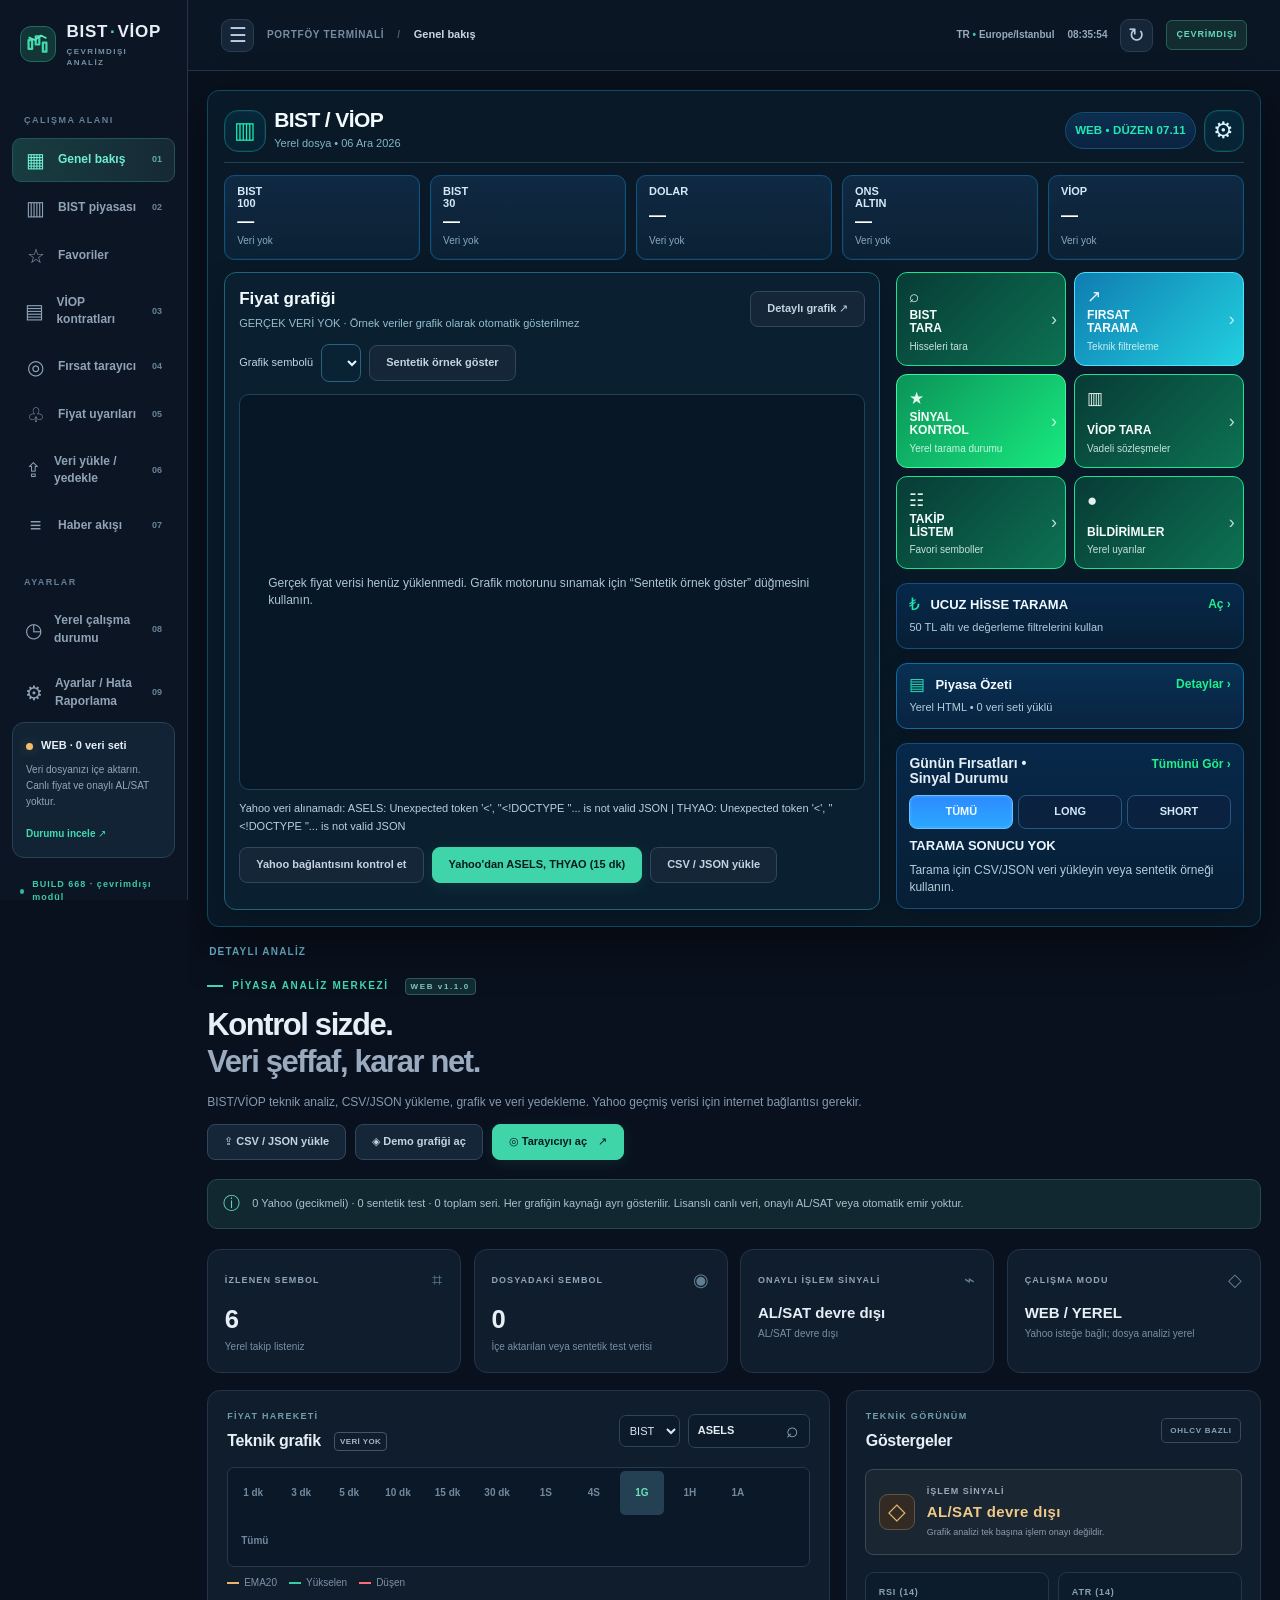
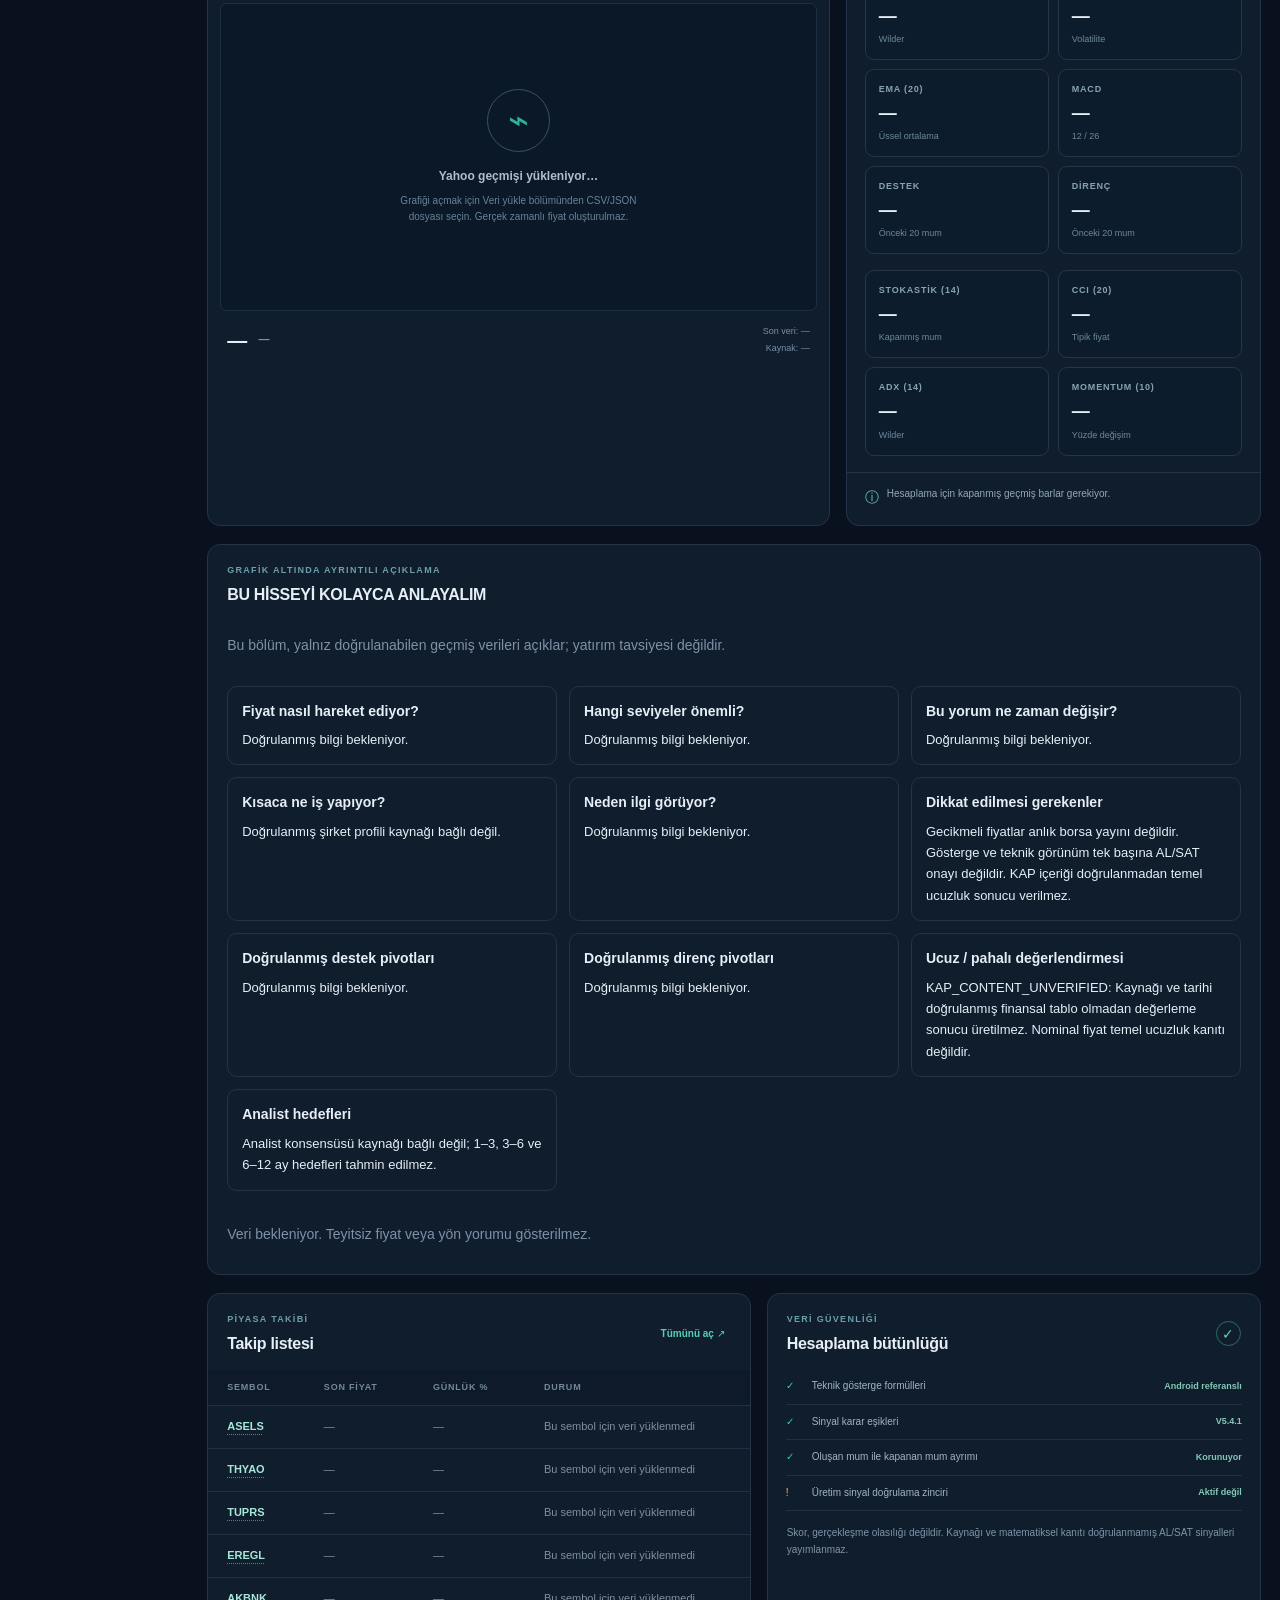
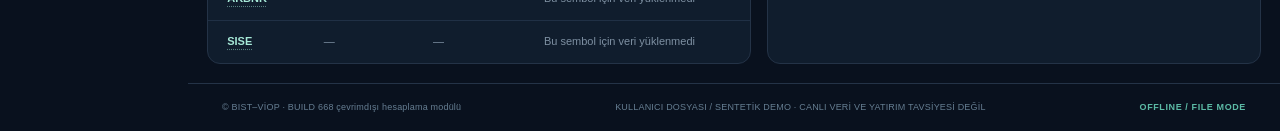
==== commit 4054dae8: "style(readable): three-column desktop, two-column tablet, single-column mobile evidence grid" ====
--- a/index.html
+++ b/index.html
@@ -459,7 +459,7 @@
 }
 
 
-+.chart-toolbar{flex-wrap:wrap;gap:12px}.timeframes{display:flex;flex-wrap:wrap;gap:4px;min-width:0;max-width:100%}.timeframes button{min-width:44px;min-height:44px}.stock-explanation{margin:18px 0;min-width:0}.stock-explanation-intro{padding:0 19px 16px;color:var(--muted);overflow-wrap:anywhere}.stock-explanation-grid{display:grid;grid-template-columns:repeat(2,minmax(0,1fr));gap:12px;padding:0 19px 19px}.stock-explanation-grid section{min-width:0;padding:14px;border:1px solid var(--border);border-radius:10px}.stock-explanation-grid h3{font-size:14px;margin:0 0 8px}.stock-explanation-grid p{font-size:13px;line-height:1.65;margin:0;overflow-wrap:anywhere}@media(max-width:600px){.stock-explanation-grid{grid-template-columns:minmax(0,1fr)}.stock-explanation .card-heading h2{font-size:16px}.chart-toolbar{padding:12px}.timeframes{width:100%}}
++.chart-toolbar{flex-wrap:wrap;gap:12px}.timeframes{display:flex;flex-wrap:wrap;gap:4px;min-width:0;max-width:100%}.timeframes button{min-width:44px;min-height:44px}.stock-explanation{margin:18px 0;min-width:0}.stock-explanation-intro{padding:0 19px 16px;color:var(--muted);overflow-wrap:anywhere}.stock-explanation-grid{display:grid;grid-template-columns:repeat(3,minmax(0,1fr));gap:12px;padding:0 19px 19px}@media(max-width:1100px){.stock-explanation-grid{grid-template-columns:repeat(2,minmax(0,1fr))}}.stock-explanation-grid section{min-width:0;padding:14px;border:1px solid var(--border);border-radius:10px}.stock-explanation-grid h3{font-size:14px;margin:0 0 8px}.stock-explanation-grid p{font-size:13px;line-height:1.65;margin:0;overflow-wrap:anywhere}@media(max-width:600px){.stock-explanation-grid{grid-template-columns:minmax(0,1fr)}.stock-explanation .card-heading h2{font-size:16px}.chart-toolbar{padding:12px}.timeframes{width:100%}}
 @media(min-width:360px) and (max-width:600px){.indicator-grid{grid-template-columns:repeat(2,minmax(0,1fr))}}
 </style>
 </head>
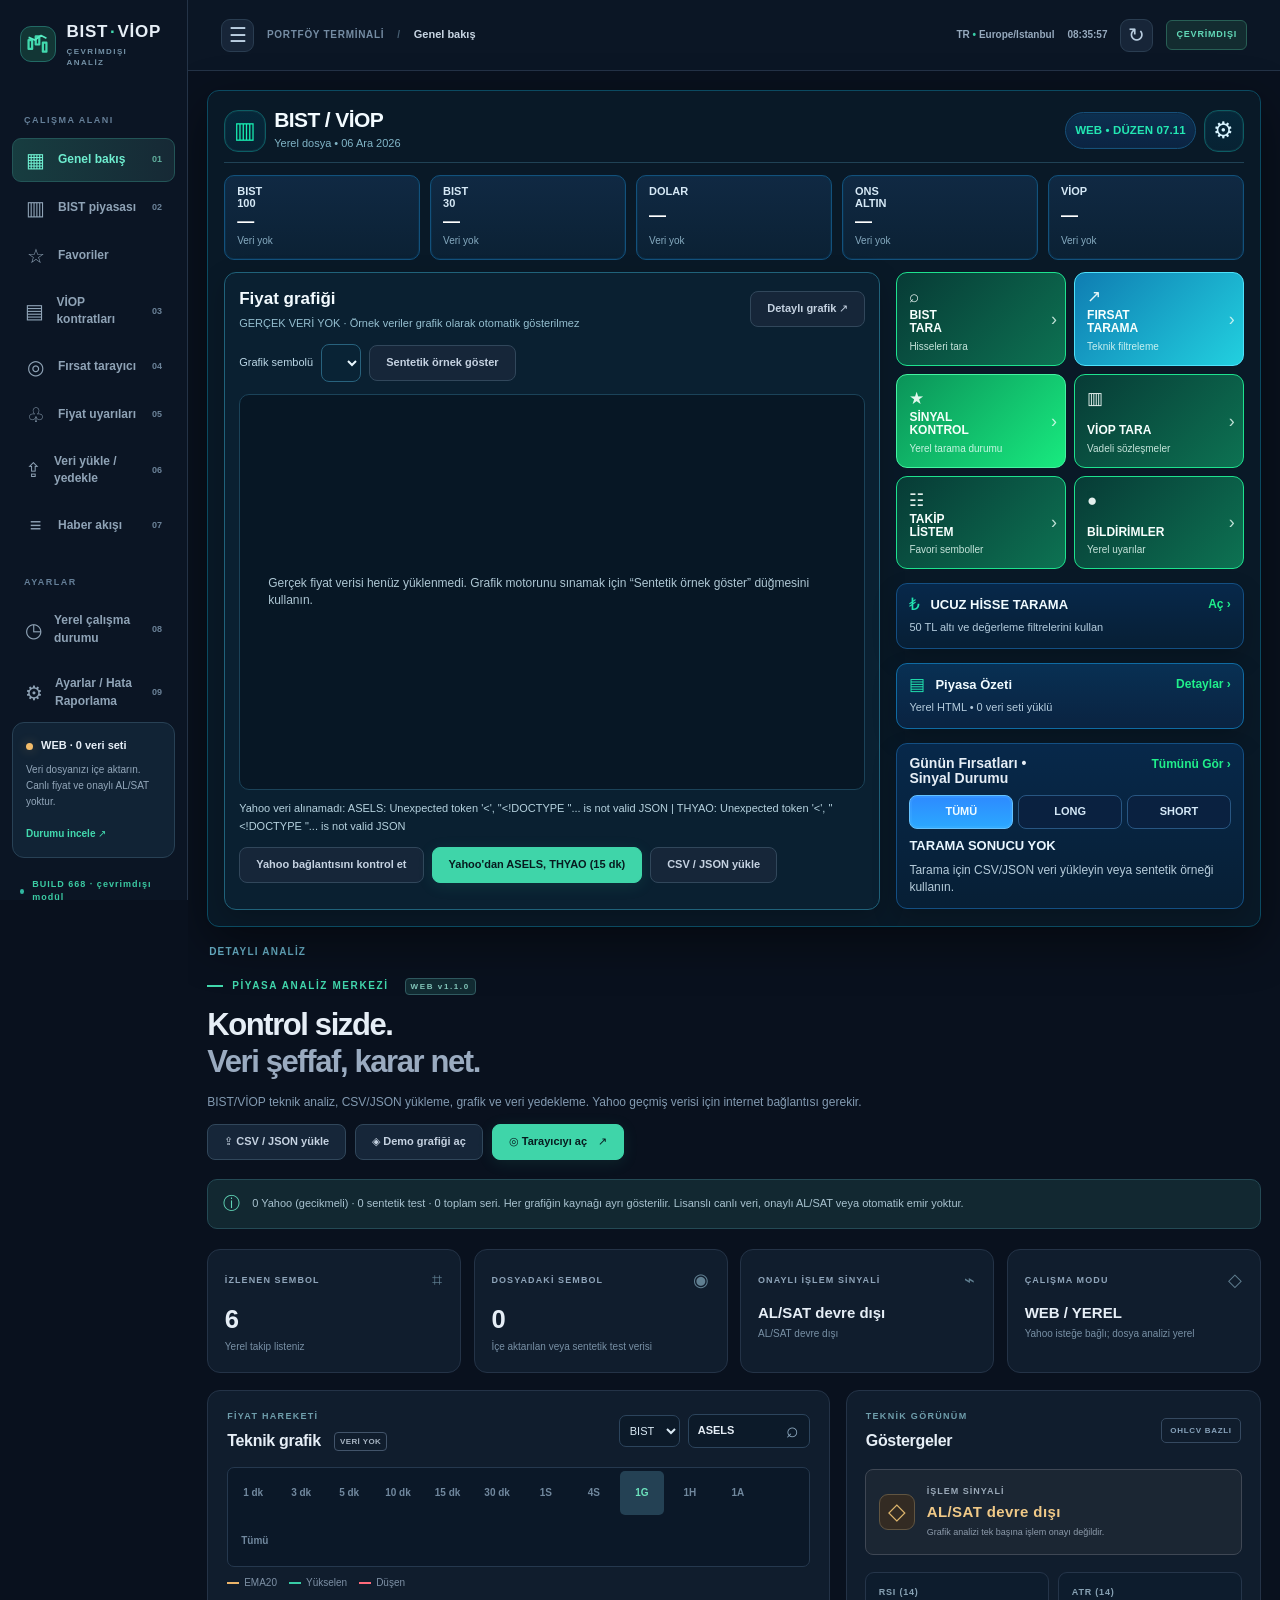
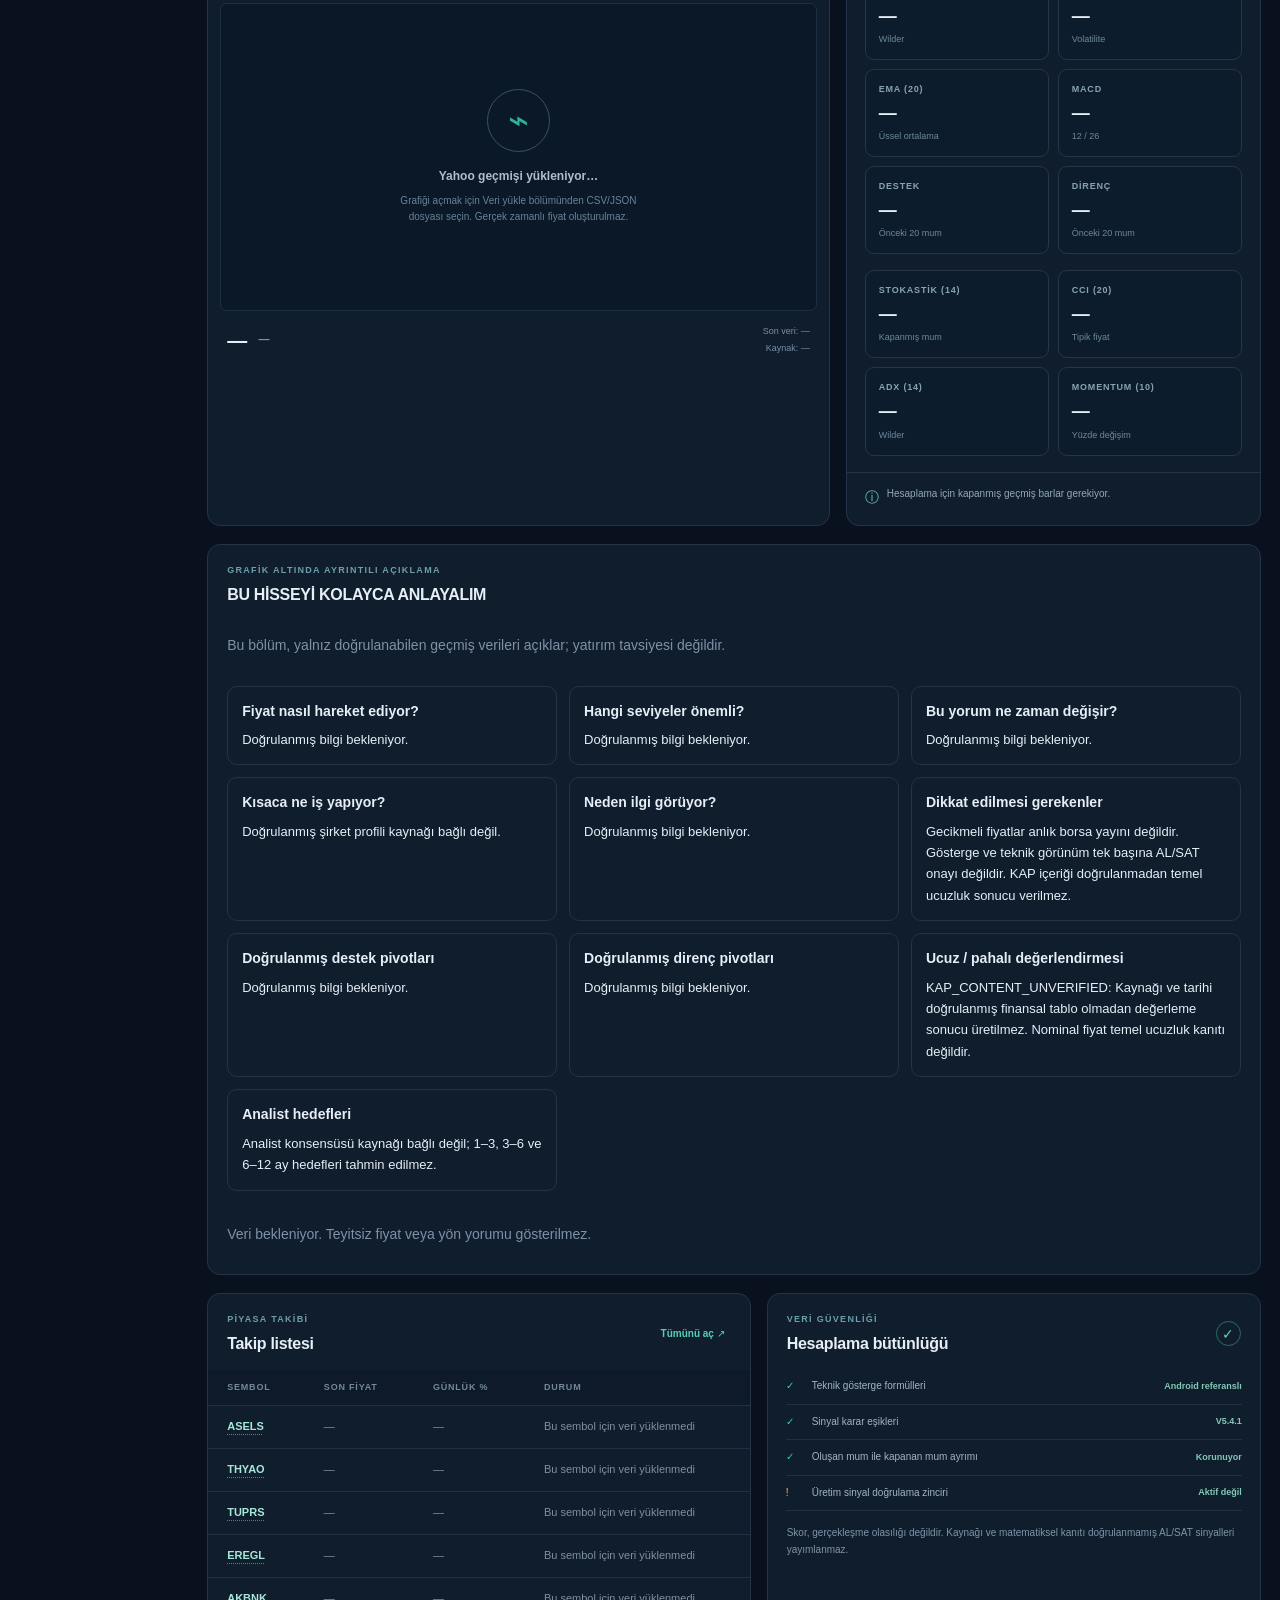
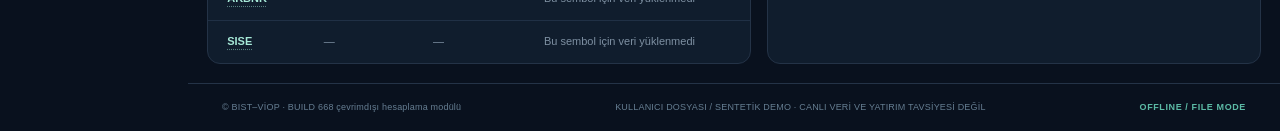
==== commit ce5bcaaf: "fix(evidence): load selected history after restoring cached data" ====
--- a/index.html
+++ b/index.html
@@ -2,7 +2,7 @@
 <html lang="tr"><head><meta charset="utf-8"><meta name="viewport" content="width=device-width,initial-scale=1">
 <meta name="application-version" content="1.3.0">
 <meta name="theme-color" content="#08101d">
-<meta http-equiv="Content-Security-Policy" content="default-src 'none'; script-src 'sha256-dgVOWtWcf0gO7jFj895q+9rJ8zpzVSvk9DmqiCnoaYw=' 'sha256-oI7Vfw2FPb53dXN6Q922mvThnjj3CMTlomsxIdfprVs=' 'sha256-dQl0Hpf0if6uwHi9q4nNypxbxYmj+UEPhCaz9CCdUGg='; style-src 'unsafe-inline'; img-src data: blob:; connect-src 'self'; object-src 'none'; base-uri 'none'; form-action 'none'; frame-src 'none'; worker-src 'none'; font-src 'none'"><meta name="description" content="BIST–VİOP tek HTML dosyası; çevrimdışı CSV/JSON fiyat analizi ve sentetik demo">
+<meta http-equiv="Content-Security-Policy" content="default-src 'none'; script-src 'sha256-dgVOWtWcf0gO7jFj895q+9rJ8zpzVSvk9DmqiCnoaYw=' 'sha256-oI7Vfw2FPb53dXN6Q922mvThnjj3CMTlomsxIdfprVs=' 'sha256-L93zmFuCG0Z22u/odf32mwAi4oGHb49zDZxmEI2HLRE='; style-src 'unsafe-inline'; img-src data: blob:; connect-src 'self'; object-src 'none'; base-uri 'none'; form-action 'none'; frame-src 'none'; worker-src 'none'; font-src 'none'"><meta name="description" content="BIST–VİOP tek HTML dosyası; çevrimdışı CSV/JSON fiyat analizi ve sentetik demo">
 <title>BIST–VİOP | Tek Dosya Analiz Programı</title><style>
 :root{color-scheme:dark;--bg:#09111e;--sidebar:#0b1524;--panel:#101d2d;--panel2:#142235;--border:#243347;--muted:#7e91a7;--subtle:#b2c3d4;--text:#e6eef6;--lime:#42d9ae;--green:#38cca6;--red:#ff6a7b;--yellow:#f3bc6a;--blue:#7296fd;--radius:13px;font-family:Inter,"Segoe UI",Roboto,Arial,sans-serif;font-size:14px;line-height:1.45;font-synthesis:none}*{box-sizing:border-box}html{background:var(--bg)}body{margin:0;color:var(--text);min-width:320px}button,input,select{font:inherit}button{cursor:pointer}button:focus-visible,input:focus-visible,select:focus-visible{outline:2px solid #78eacd;outline-offset:2px}button:disabled{opacity:.5;cursor:not-allowed}a{color:var(--lime)}.shell{display:grid;grid-template-columns:242px minmax(0,1fr);min-height:100vh}.sidebar{background:var(--sidebar);border-right:1px solid var(--border);padding:27px 16px 15px;position:sticky;top:0;height:100vh;display:flex;flex-direction:column;z-index:5}.brand{display:flex;align-items:center;gap:11px;margin:0 8px 45px}.brand-icon{width:36px;height:36px;border:1px solid #226a65;background:#123635;color:var(--lime);border-radius:11px;display:grid;place-items:center;font-size:24px}.brand-icon svg{width:25px}.brand-name{font-weight:800;letter-spacing:.7px;font-size:17px;white-space:nowrap}.brand-name span{color:var(--lime);margin:0 2px}.brand-subtitle{font-size:8px;letter-spacing:1.4px;color:#7491a6;font-weight:750;margin-top:1px}.sidebar-caption{font-size:9px;font-weight:850;color:#657f98;letter-spacing:1.5px;margin:0 12px 11px}.secondary-caption{margin-top:29px}.navigation{display:flex;flex-direction:column;gap:4px}.nav-link{width:100%;display:flex;align-items:center;gap:12px;text-align:left;border:1px solid transparent;background:transparent;color:#8fa3b6;padding:11px 12px;border-radius:9px;font-size:12px;font-weight:650}.nav-link:hover{background:#17273b;color:#e6f4fa}.nav-link.active{background:linear-gradient(90deg,#173d40,#162935);border-color:#235557;color:#6eedcf}.nav-symbol{font-size:20px;font-weight:400;width:21px;text-align:center;line-height:1}.nav-key{margin-left:auto;font-size:9px;color:#6b8298}.nav-link.active .nav-key{color:#60ae9d}.sidebar-bottom{margin-top:auto}.connection-card{background:#112335;border:1px solid #284155;border-radius:12px;padding:15px 13px}.connection-head{display:flex;align-items:center;gap:8px;font-size:11px;font-weight:750}.status-lamp{display:inline-block;width:7px;height:7px;background:var(--yellow);border-radius:50%;box-shadow:0 0 12px #f3bc6a55}.status-lamp.ready{background:var(--green);box-shadow:0 0 12px #42d9ae55}.connection-card p{font-size:10px;line-height:1.6;color:#93a7ba;margin:8px 0 12px}.link-button{background:none;border:0;color:var(--lime);padding:0;font-size:10px;font-weight:700}.side-foot{font-size:9px;font-weight:800;letter-spacing:1px;color:#7790a5;margin:20px 8px 0;display:flex;align-items:center;gap:8px}.side-foot>span:last-child{color:#3bcba3}.version-dot{width:5px;height:5px;border-radius:50%;background:#31b6a0}.content-shell{min-width:0}.topbar{height:71px;border-bottom:1px solid var(--border);display:flex;align-items:center;justify-content:space-between;padding:0 33px;gap:10px;background:#0b1625}.topbar-left,.topbar-right{display:flex;align-items:center;gap:13px}.crumb,.crumb-divider{font-size:10px;letter-spacing:.7px;font-weight:750;color:#758ca3}.crumb-divider{color:#486074}.crumb-current{font-size:11px;font-weight:680;color:#c8d5e3}.timezone,.clock{font-size:10px;font-weight:650;color:#96a9bd}.timezone-dot{color:var(--green)}.top-icon-button,.btn-square{display:grid;place-items:center;border:1px solid #2a3d51;border-radius:9px;color:#b9cde0;background:#172538;width:33px;height:33px;font-size:20px}.readonly-tag{font-size:9px;font-weight:800;letter-spacing:.8px;background:#132c30;border:1px solid #285f55;color:#62d9b8;padding:7px 9px;border-radius:6px}.mobile-menu{display:none}main{padding:36px 34px 50px;max-width:1750px;margin:auto;min-height:calc(100vh - 135px)}.page{display:none}.page.active{display:block}.page-heading,.section-head{display:flex;justify-content:space-between;align-items:end;gap:20px;margin-bottom:24px}.eyebrow{display:flex;align-items:center;gap:9px;letter-spacing:1.6px;font-size:10px;font-weight:850;color:var(--lime);margin-bottom:12px}.eyebrow-line{display:inline-block;background:var(--lime);width:16px;height:2px}.build-badge{font-size:8px;border:1px solid #315b61;border-radius:4px;color:#84c8bc;background:#122c33;padding:2px 5px;margin-left:7px}.page-heading h1,.section-head h1{letter-spacing:-1.4px;font-size:31px;line-height:1.18;margin:0;font-weight:800}.section-head h1{font-size:28px}.muted-head{color:#9aabc0}.page-intro,.section-head p{font-size:12px;color:#829ab1;margin:14px 0 0}.heading-actions{display:flex;align-items:center;gap:9px;padding-bottom:3px}.btn-primary,.btn-secondary{min-height:36px;border-radius:8px;padding:0 16px;font-size:11px;font-weight:750;white-space:nowrap}.btn-primary{background:#3fd5a9;border:1px solid #3fd5a9;color:#071b1f;box-shadow:0 3px 16px #3fd5a91a}.btn-primary:hover{background:#63e9c4}.btn-primary span{margin-left:8px}.btn-secondary{color:#c5d2e1;background:#162639;border:1px solid #31475b}.btn-secondary:hover{background:#1c344b}.global-banner{border:1px solid #244a55;background:#122831;color:#a8c2cf;display:flex;align-items:center;gap:12px;border-radius:10px;padding:12px 15px;font-size:11px;margin-bottom:20px}.banner-icon{color:#60d4b6;font-size:17px}.global-banner.warning{border-color:#5d4b2b;background:#30281b;color:#e0caa1}.warning .banner-icon{color:var(--yellow)}.metrics-row{display:grid;grid-template-columns:repeat(4,minmax(0,1fr));gap:14px;margin-bottom:17px}.metric-card{min-width:0;background:var(--panel);border:1px solid var(--border);border-radius:var(--radius);padding:19px 20px 17px}.metric-top{display:flex;justify-content:space-between;align-items:center;color:#8fa5ba;font-size:9px;letter-spacing:1.1px;font-weight:800;gap:6px}.metric-glyph{font-size:18px;color:#607f91}.metric-value{font-size:29px;line-height:1.3;letter-spacing:-.8px;font-weight:790;margin:10px 0 4px;white-space:nowrap}.metric-value.text-value{font-size:15px;letter-spacing:0;max-width:100%;white-space:normal}.metric-detail{font-size:10px;color:#7890a5}.dashboard-grid{display:grid;grid-template-columns:minmax(0,1.7fr) minmax(300px,1fr);gap:16px;margin-bottom:16px}.card{background:var(--panel);border:1px solid var(--border);border-radius:var(--radius);min-width:0;overflow:hidden}.card-heading{display:flex;align-items:center;justify-content:space-between;gap:12px;padding:19px 19px 15px}.card-caption{font-size:9px;font-weight:850;letter-spacing:1.3px;color:#6f9eac;margin-bottom:6px}.card-heading h2{font-size:16px;letter-spacing:-.3px;margin:0;font-weight:750}.mini-label{display:inline-block;font-size:8px;color:#a7b4c3;border:1px solid #42546a;border-radius:4px;padding:3px 5px;margin-left:9px;vertical-align:middle;letter-spacing:.4px}.mini-label.demo{color:#f2c27d;border-color:#896e3b}.chart-controls{display:flex;align-items:center;gap:8px}.chart-controls select,.symbol-form,.add-symbol input,.alert-form input,.alert-form select{border:1px solid #2c445c;background:#0c1a29;color:#d9e9f4;border-radius:7px;outline:0}.chart-controls select{font-size:11px;padding:8px 6px}.symbol-form{display:flex;align-items:center}.symbol-form input{background:none;color:var(--text);border:0;padding:8px 4px 8px 9px;width:87px;font-size:11px;font-weight:750;text-transform:uppercase;outline:0}.symbol-form button{border:0;background:none;color:#8da8be;font-size:21px;padding:0 10px}.chart-toolbar{display:flex;align-items:center;justify-content:space-between;padding:0 19px 13px;gap:9px}.timeframes{display:flex;gap:3px;padding:3px;background:#0b1828;border:1px solid #25384e;border-radius:7px}.timeframes button{border:0;background:none;color:#71889e;border-radius:5px;padding:5px 10px;font-size:10px;font-weight:750}.timeframes button.selected{background:#244154;color:#6ce2bd}.chart-legend{display:flex;gap:12px;font-size:10px;color:#7d90a5;white-space:nowrap}.chart-legend span{display:flex;align-items:center;gap:5px}.chart-legend i{height:2px;width:12px;display:inline-block;background:#eab369}.chart-legend i.legend-up{background:var(--green)}.chart-legend i.legend-down{background:var(--red)}.chart-surface{margin:0 12px;padding:0;background:#0b1827;border:1px solid #1c3044;border-radius:7px}.chart-area{height:285px;display:grid;place-items:center;position:relative;min-width:0}.chart-placeholder{display:flex;flex-direction:column;align-items:center;text-align:center;gap:8px;max-width:290px;padding:12px}.placeholder-glyph{font-size:35px;color:#2fae9c;border:1px solid #335663;border-radius:100px;width:63px;height:63px;display:grid;place-items:center;margin-bottom:8px}.chart-placeholder strong{font-size:12px;color:#adbfce}.chart-placeholder span{font-size:10px;color:#66849b;line-height:1.6}.chart-area svg{height:100%;width:100%;display:block}.chart-tooltip{position:absolute;pointer-events:none;background:#142b3e;box-shadow:0 6px 23px #0008;border:1px solid #456177;color:#edf5fa;border-radius:7px;font-size:10px;padding:8px;z-index:2;white-space:pre-line;left:10px;top:10px;display:none}.chart-footer{display:flex;align-items:center;justify-content:space-between;gap:12px;padding:14px 19px 18px}.price-info{display:flex;align-items:center;gap:12px}.price-large{font-size:20px;font-weight:800;letter-spacing:-.7px}.price-change{font-weight:700;color:#8595a9;font-size:11px}.price-change.positive{color:var(--green)}.price-change.negative{color:var(--red)}.quote-meta{display:flex;gap:4px;align-items:end;flex-direction:column;font-size:9px;color:#7990a5}.tiny-outline{font-size:8px;font-weight:800;letter-spacing:.7px;color:#87a2ba;border:1px solid #354960;padding:6px 8px;border-radius:5px}.insights-card .card-heading{padding-bottom:17px}.signal-status{margin:0 18px 17px;padding:15px 13px;border:1px solid #3f4754;background:#1b2633;display:flex;gap:12px;align-items:center;border-radius:8px}.signal-status-icon{width:36px;height:36px;border:1px solid #615541;background:#332b23;border-radius:9px;display:grid;place-items:center;font-size:23px;color:#dfb66d}.signal-status>div:last-child{display:flex;flex-direction:column;gap:3px}.signal-status-label{color:#9aa9b8;font-size:9px;font-weight:800;letter-spacing:1px}.signal-status strong{color:#f0c987;font-size:15px;letter-spacing:.4px}.signal-status small{font-size:9px;color:#8d9bab}.indicator-grid{display:grid;grid-template-columns:repeat(2,minmax(0,1fr));gap:9px;padding:0 18px 16px}.indicator-tile{background:#0d1c2d;border:1px solid #25354a;padding:13px;border-radius:9px;display:flex;flex-direction:column;gap:4px}.indicator-tile span{font-size:9px;font-weight:800;letter-spacing:.8px;color:#88a2b4}.indicator-tile b{font-size:18px;font-weight:780;letter-spacing:-.4px}.indicator-tile small{font-size:9px;color:#6d889d}.insight-note{display:flex;gap:8px;border-top:1px solid #243448;padding:13px 18px 17px;font-size:10px;color:#91a9b9;line-height:1.6}.insight-note>span:first-child{color:#66d4b8;font-size:14px}.two-panel{display:grid;grid-template-columns:1.1fr 1fr;gap:16px}.subtle-button{background:transparent;border:0;color:#56cfb5;font-size:10px;font-weight:700}.table-scroll{overflow-x:auto}.data-table{border-collapse:collapse;width:100%;font-size:11px;text-align:left}.data-table th{font-size:9px;letter-spacing:.8px;color:#71899d;font-weight:850;background:#0e1a29;padding:11px 19px;white-space:nowrap}.data-table td{padding:13px 19px;border-top:1px solid #203045;color:#b7c8d8;white-space:nowrap}.data-table td:first-child{font-weight:780;color:#e3edf4}.data-table td.muted{color:#7e90a2;font-weight:400}.data-table td.positive{color:var(--green)}.data-table td.negative{color:var(--red)}.data-table td small{display:block;font-size:9px;color:#7894a7}.row-symbol{border:0;background:none;color:#a6e8d7;text-decoration:underline dotted #567e7e;text-underline-offset:4px;font-weight:780;padding:0}.audit-card .card-heading{padding-bottom:10px}.audit-icon{color:#64d5b5;border:1px solid #2b6e64;border-radius:100%;width:25px;height:25px;display:grid;place-items:center}.audit-lines{padding:4px 18px}.audit-lines>div{display:grid;grid-template-columns:17px 1fr auto;align-items:center;gap:9px;padding:10px 0;border-bottom:1px solid #213043;font-size:10px;color:#a0b4c6}.audit-lines strong{font-size:9px;color:#83c8b6}.audit-check{color:var(--green)}.audit-lock{color:var(--yellow)}.audit-disclaimer{color:#7d95a8;font-size:10px;line-height:1.65;padding:0 19px 10px}.footer{border-top:1px solid var(--border);color:#667e92;display:flex;justify-content:space-between;align-items:center;gap:10px;padding:17px 34px;font-size:9px;letter-spacing:.2px}.footer-mode{color:#5cbba6;font-weight:750;letter-spacing:.6px}.inline-status{font-size:12px;color:#8a9db0;padding:20px}.section-head{margin-top:4px;margin-bottom:26px}.section-head p{max-width:680px;line-height:1.65}.large-list{min-height:180px}.large-list .data-table th{padding:13px 19px}.large-list .data-table td{padding:17px 19px}.add-symbol{display:flex;align-items:center;gap:8px}.add-symbol input{height:36px;width:125px;padding:0 10px;font-size:11px;text-transform:uppercase}.data-table button.remove{border:1px solid #5e3940;background:#2d202b;color:#ff9eab;border-radius:5px;padding:6px 9px;font-size:10px}.data-table .small-action{border:1px solid #285a5b;background:#133438;color:#5fe0bc;border-radius:5px;padding:6px 9px;font-size:10px}.alerts-layout{grid-template-columns:350px 1fr}.alert-form{display:grid;gap:15px;padding:2px 19px 23px}.alert-form label{font-size:11px;color:#9eb5c7;display:flex;flex-direction:column;gap:7px}.alert-form input,.alert-form select{width:100%;height:40px;padding:0 12px}.alerts-list{padding:0 17px 19px}.alert-entry{display:flex;align-items:center;justify-content:space-between;border-bottom:1px solid #273a4f;padding:12px 3px;gap:8px}.alert-entry strong{font-size:12px}.alert-entry small{display:block;font-size:10px;color:#7790a4;margin-top:4px}.alert-entry button{border:1px solid #5b333f;background:#2c1e2b;border-radius:6px;padding:6px 11px;color:#ff93a8}.news-list{padding:4px 19px 22px}.news-item{padding:17px 0;border-bottom:1px solid #25384b}.news-item strong{display:block;font-size:13px;color:#d9e9f3}.news-item span{color:#8198ac;font-size:10px;display:block;margin-top:6px}.system-lines{padding:0 18px 18px}.system-lines>div{display:flex;justify-content:space-between;gap:9px;padding:12px 1px;border-bottom:1px solid #253649;font-size:11px;color:#95a9bb}.system-lines strong{font-size:11px;text-align:right;color:#d3e4ee;font-weight:650}.system-warning{margin-top:18px}.status-json{background:#06121f;border:1px solid #20354b;border-radius:9px;color:#94d9c4;overflow-x:auto;white-space:pre-wrap;word-break:break-word;padding:15px;font-size:10px}.toast{display:none;position:fixed;bottom:25px;right:25px;max-width:380px;background:#163a3e;color:#cef2e5;box-shadow:0 6px 38px #0009;border:1px solid #37927f;border-radius:10px;padding:14px 17px;font-size:12px;z-index:20}.toast.visible{display:block}.auth-wall{position:fixed;inset:0;background:#07111aee;z-index:30;display:grid;place-items:center;padding:18px}.auth-wall[hidden]{display:none}.login-card{width:min(100%,420px);border:1px solid #2c4b5c;border-radius:16px;background:#14253a;padding:31px;box-shadow:0 25px 80px #0008;display:grid;gap:15px}.login-card .brand{margin:0 0 12px}.login-card h2{margin:0;font-size:21px}.login-card p{font-size:12px;color:#8fa8b8;margin:0}.login-card label{color:#9eafbf;display:grid;gap:8px;font-size:11px}.login-card input{border:1px solid #4a6276;background:#081728;color:#fff;padding:12px;border-radius:8px}.login-card button{height:42px}.login-card #loginMessage{color:var(--red);font-size:11px}.sr-only{position:absolute;width:1px;height:1px;overflow:hidden;clip:rect(0,0,0,0);white-space:nowrap}.emphasis-green{color:var(--green)}.emphasis-red{color:var(--red)}
 @media(max-width:1270px){.dashboard-grid{grid-template-columns:minmax(0,1.3fr) minmax(285px,1fr)}.metrics-row{gap:9px}.metric-card{padding:16px 13px}.chart-legend{gap:7px}.chart-legend span{font-size:9px}}@media(max-width:1050px){.shell{grid-template-columns:205px minmax(0,1fr)}.sidebar{padding:23px 11px}.topbar{padding:0 20px}main{padding:25px 19px 45px}.dashboard-grid{grid-template-columns:1fr}.chart-area{height:320px}.indicator-grid{grid-template-columns:repeat(3,1fr)}.two-panel{grid-template-columns:1fr}.metrics-row{grid-template-columns:repeat(2,1fr)}.page-heading h1{font-size:27px}}@media(max-width:720px){.shell{display:block}.sidebar{width:248px;position:fixed;transform:translateX(-100%);transition:transform .22s;box-shadow:7px 0 30px #0008}.sidebar.open{transform:translateX(0)}.topbar{height:58px;padding:0 13px}.mobile-menu{display:grid}.topbar-left,.topbar-right{gap:7px}.timezone,.crumb,.crumb-divider{display:none}.clock{font-size:10px}.readonly-tag{font-size:8px;padding:6px}main{padding:25px 13px 35px}.page-heading,.section-head{display:block}.page-heading h1{font-size:27px}.heading-actions{margin-top:17px}.heading-actions .btn-primary,.heading-actions .btn-secondary{flex:1}.metrics-row{gap:8px}.metric-card{padding:13px}.metric-top{font-size:8px}.metric-value{font-size:23px}.metric-detail{font-size:9px}.card-heading{padding:16px 13px}.chart-controls{gap:5px}.chart-controls select{max-width:65px}.chart-legend{display:none}.chart-toolbar{padding:0 13px 12px}.chart-area{height:255px}.chart-surface{margin:0 7px}.chart-footer{padding:13px}.quote-meta{font-size:8px;text-align:right}.indicator-grid{grid-template-columns:repeat(2,1fr)}.two-panel.alerts-layout{display:block}.alerts-layout>.card+.card{margin-top:14px}.footer{flex-wrap:wrap;padding:14px;gap:7px}.footer span:nth-child(2){display:none}.section-head button{margin-top:17px}.add-symbol input{width:100px}.data-table td,.data-table th{padding:12px!important}}
@@ -3578,7 +3578,7 @@
 diagRenderLog();
 
 window.__BIST_MAIN_ATTACHED=true;
-initialize().then(()=>{window.__BIST_MAIN_BOOTED=true; const real15m=[...OFFLINE_DB.values()].some(x=>x.market==='BIST'&&x.interval==='15m'&&!offlineIsTestSource(x.source)&&x.candles?.length>=2); if(!real15m&&!window.__BIST_AUTO_YAHOO_ATTEMPTED){window.__BIST_AUTO_YAHOO_ATTEMPTED=true;document.getElementById('homeYahooFetch')?.click();} else homeChartRefresh();}).catch(e=>{diagRecord('STARTUP_FAILED',e,'İlk açılış','KRİTİK');try{toast('Açılışta hata oluştu. Ayarlar / Hata Raporlama bölümünden raporu indirin.');}catch{}window.__BIST_DIAG_SHOW_EMERGENCY?.('Başlangıç işlemi başarısız. Kaynak kodu içeren açılış hata raporunu indirin.');});
+initialize().then(()=>{window.__BIST_MAIN_BOOTED=true; const real15m=[...OFFLINE_DB.values()].some(x=>x.market==='BIST'&&x.interval==='15m'&&!offlineIsTestSource(x.source)&&x.candles?.length>=2); if(!real15m&&!window.__BIST_AUTO_YAHOO_ATTEMPTED){window.__BIST_AUTO_YAHOO_ATTEMPTED=true;document.getElementById('homeYahooFetch')?.click();} else {homeChartRefresh();if(location.protocol!=='file:'&&!state.demo&&!state.candlePayload)return loadHistory();}}).catch(e=>{diagRecord('STARTUP_FAILED',e,'İlk açılış','KRİTİK');try{toast('Açılışta hata oluştu. Ayarlar / Hata Raporlama bölümünden raporu indirin.');}catch{}window.__BIST_DIAG_SHOW_EMERGENCY?.('Başlangıç işlemi başarısız. Kaynak kodu içeren açılış hata raporunu indirin.');});
 
 
 
